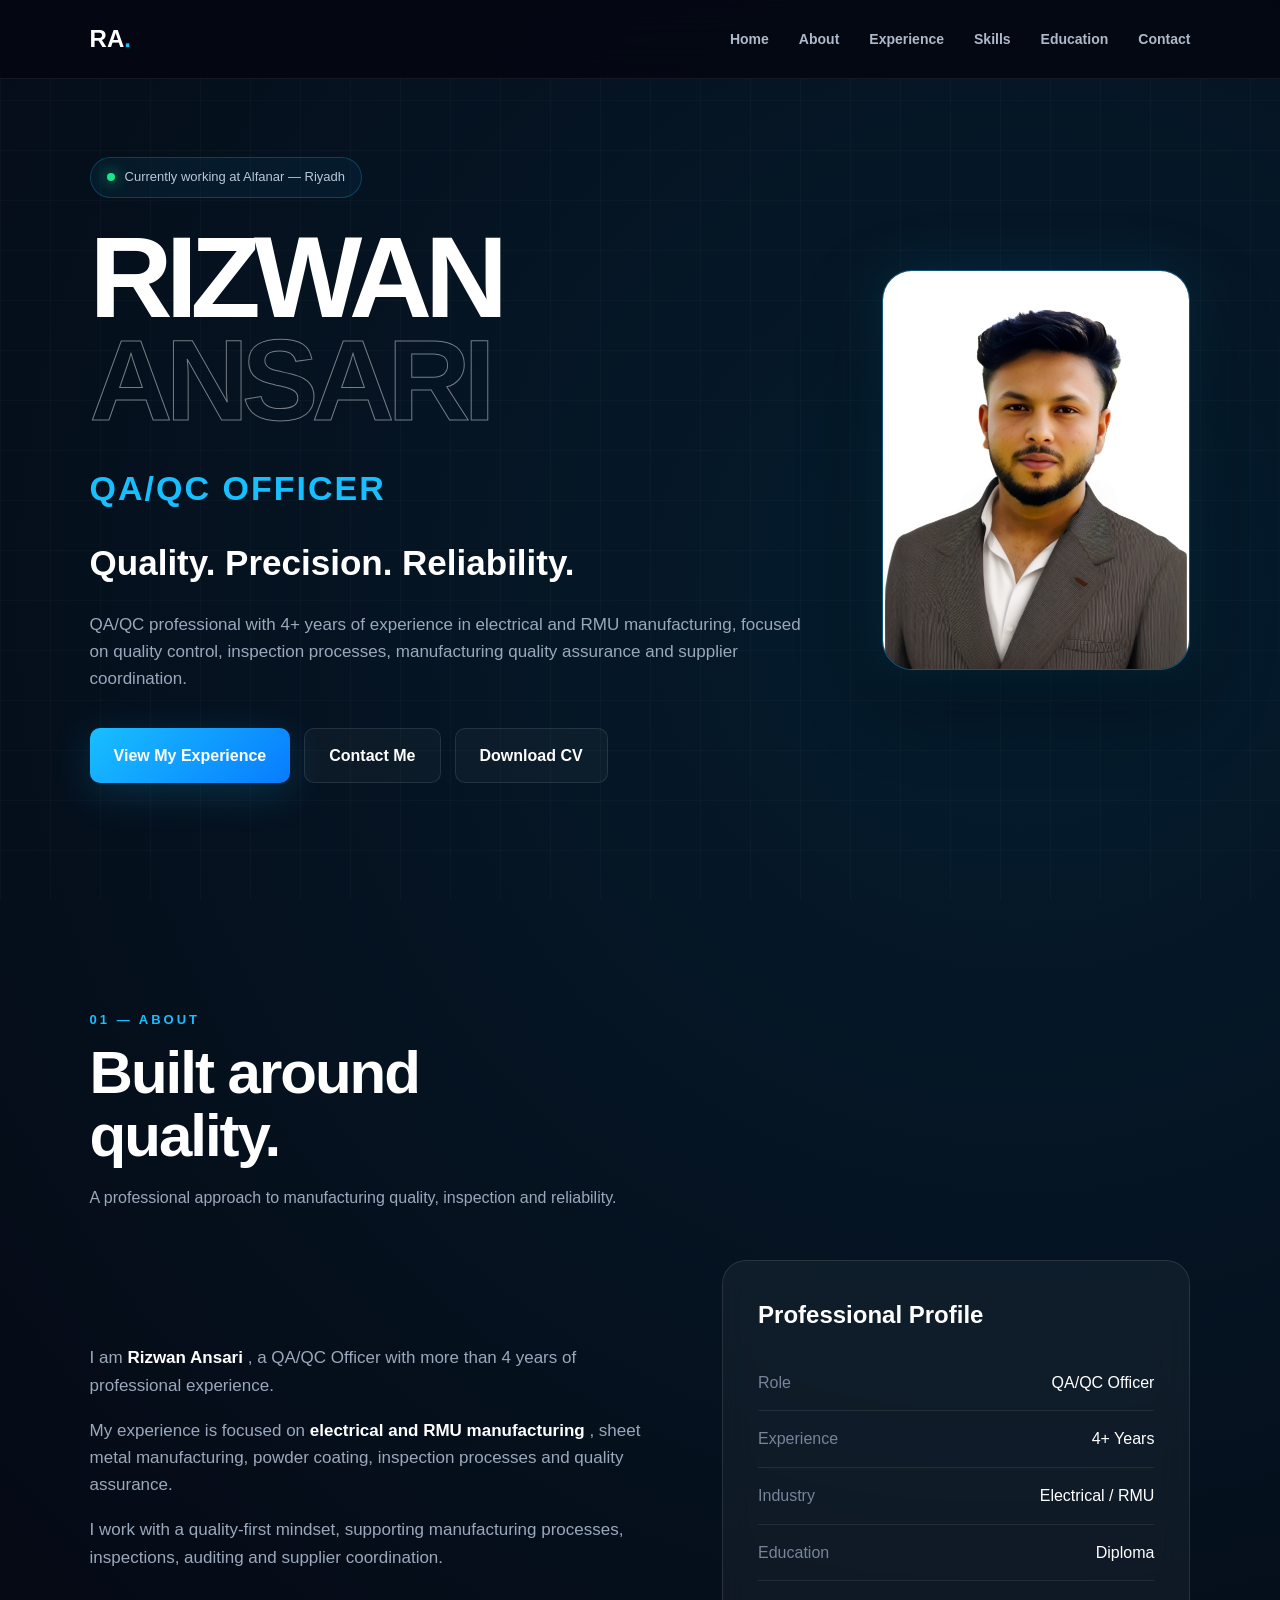
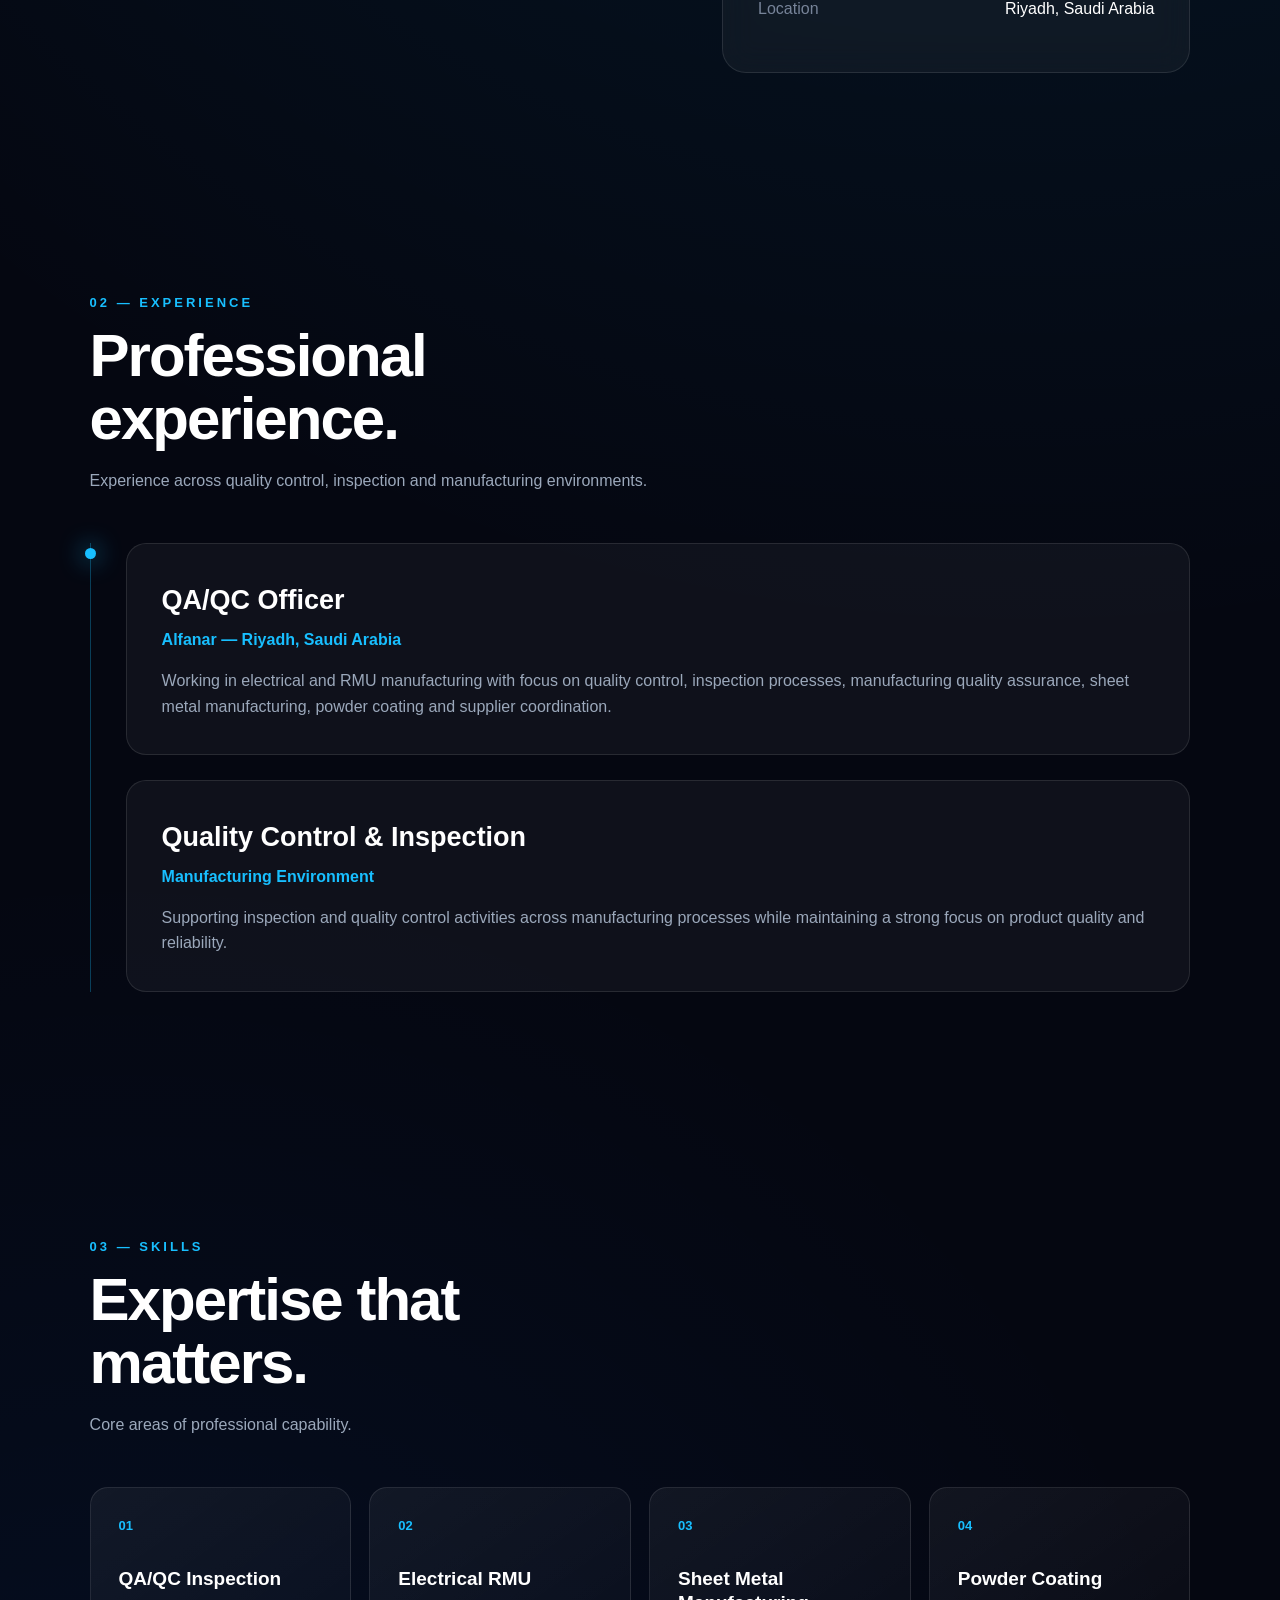
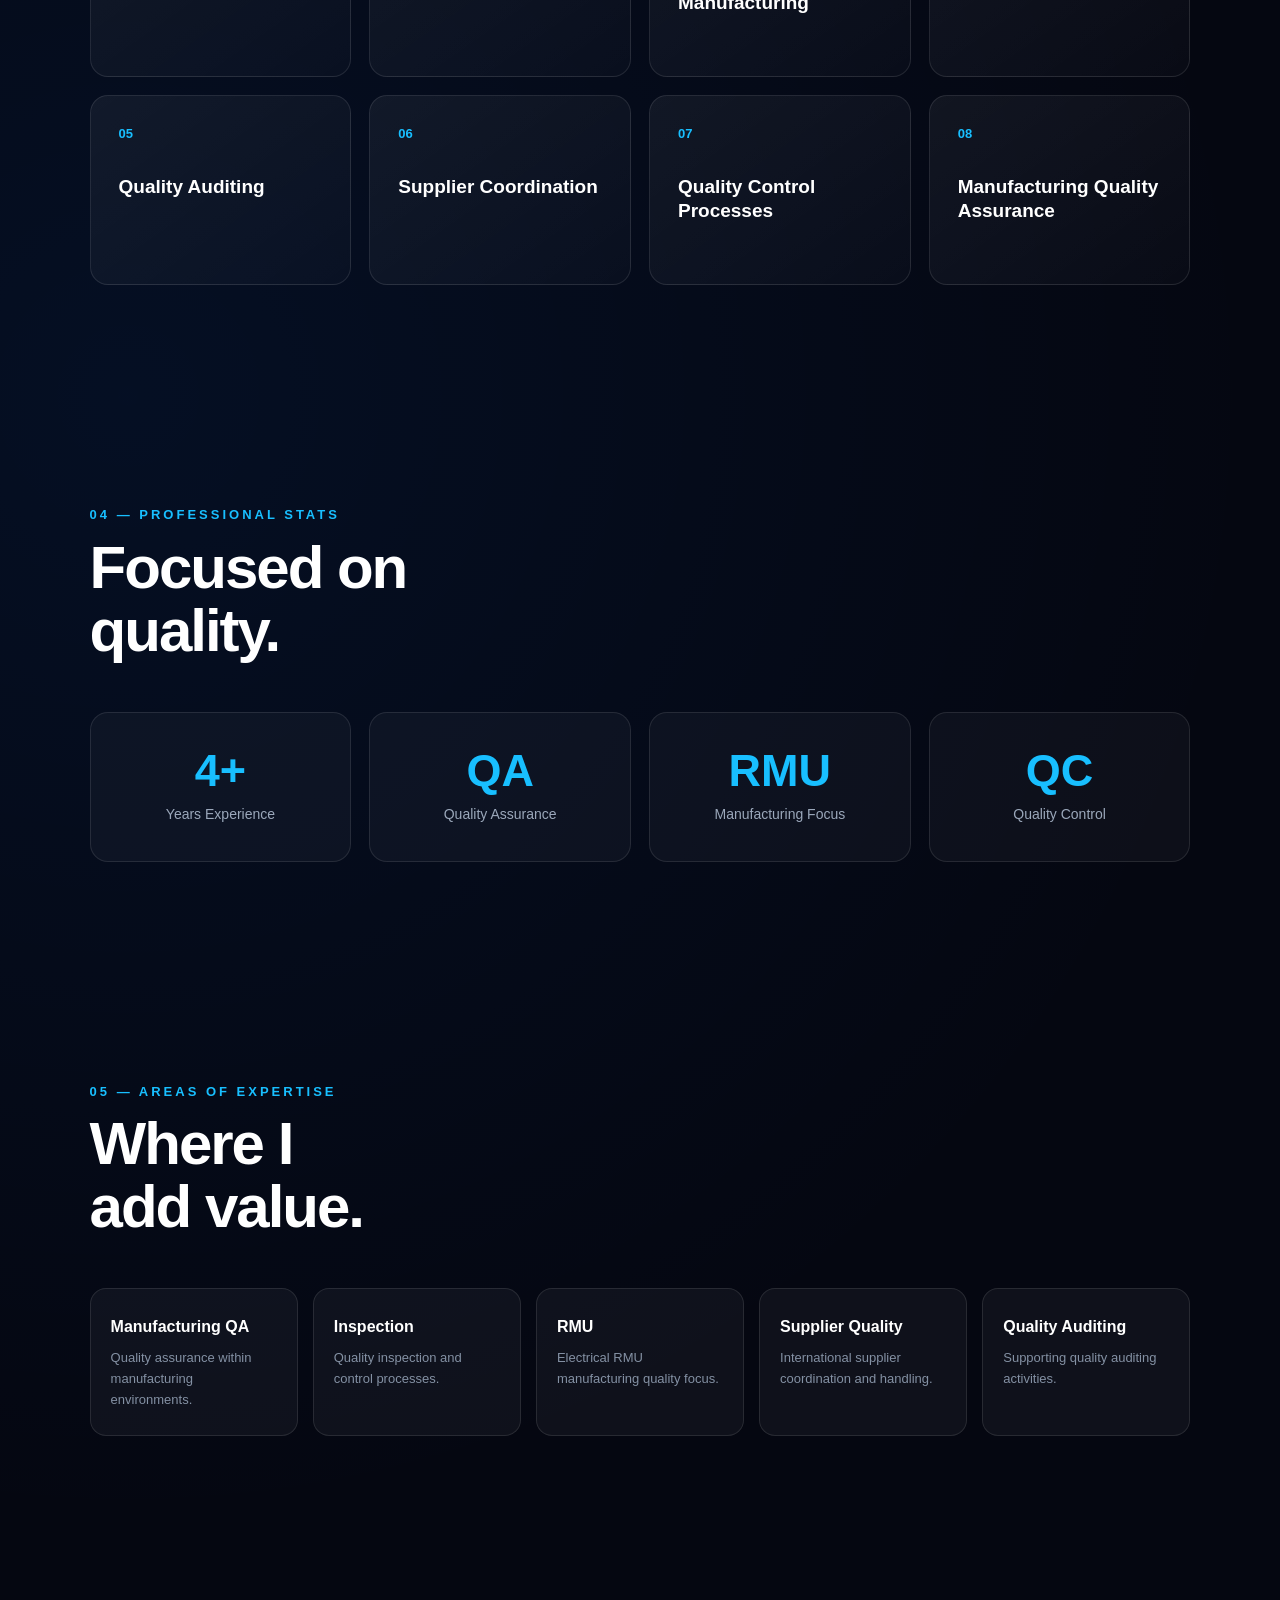
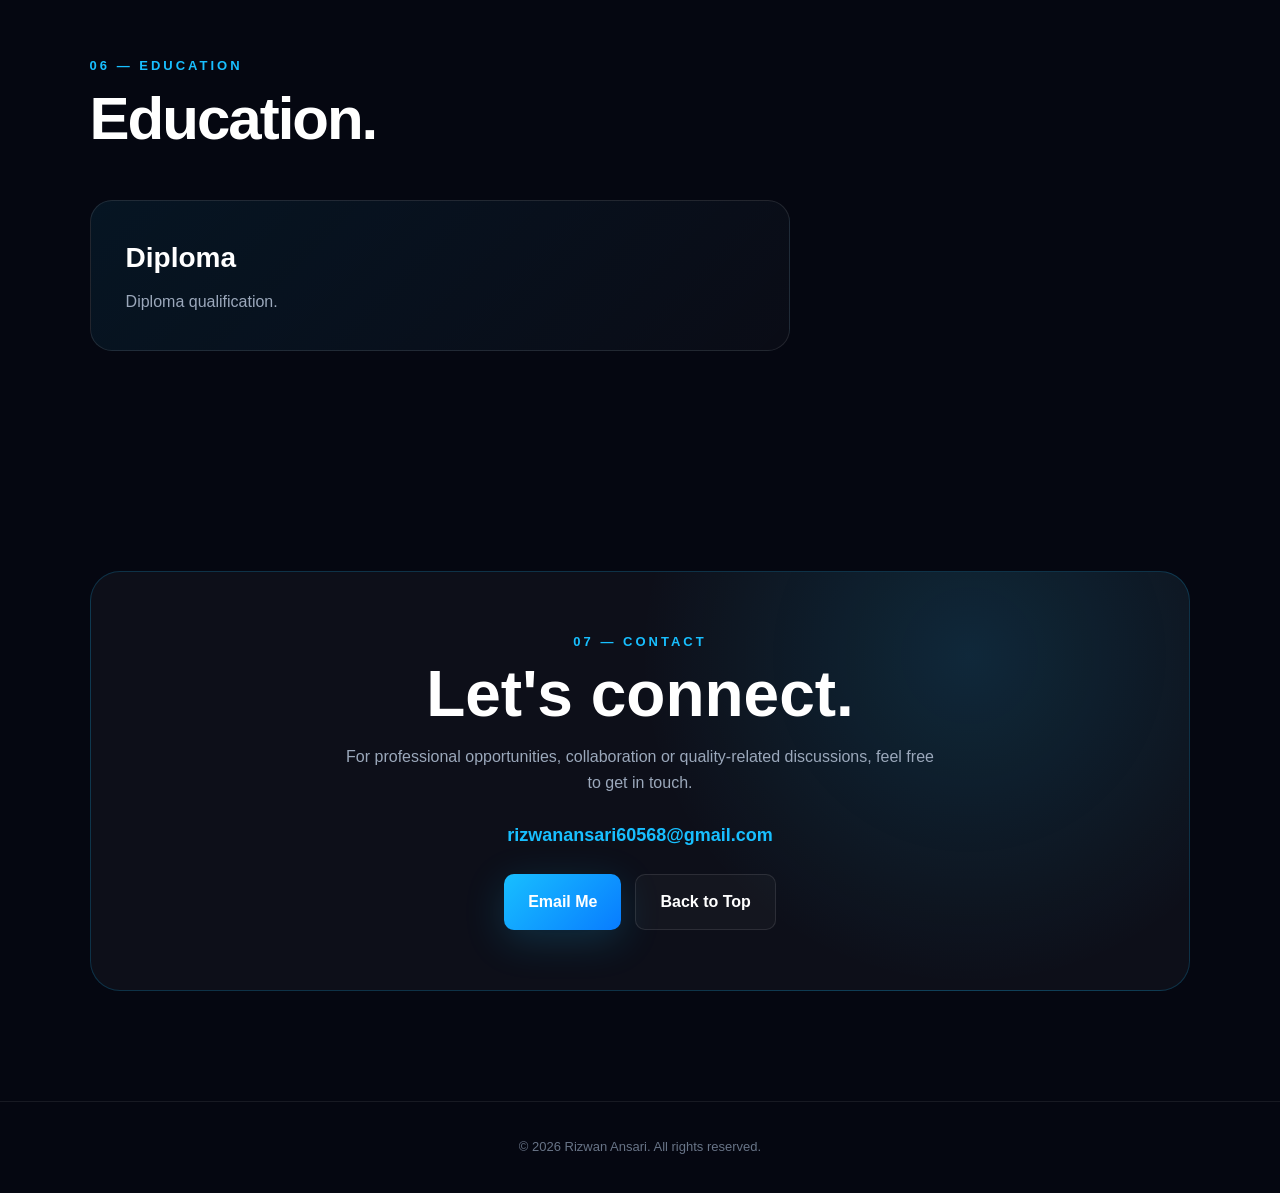
==== index.html @ 18a795bc "Update index.html" ====
<!DOCTYPE html>
<html lang="en">
<head>
<meta charset="UTF-8">
<meta name="viewport" content="width=device-width, initial-scale=1.0">

<title>Rizwan Ansari | QA/QC Officer</title>

<meta name="description"
content="Professional portfolio of Rizwan Ansari, QA/QC Officer with 4+ years of experience in electrical and RMU manufacturing.">

<style>

* {
    margin: 0;
    padding: 0;
    box-sizing: border-box;
}

html {
    scroll-behavior: smooth;
}

:root {
    --blue: #18bfff;
    --blue2: #087cff;
    --white: #ffffff;
    --muted: #9ba8bb;
    --card: rgba(255,255,255,0.045);
    --border: rgba(255,255,255,0.10);
}

body {
    font-family: Inter, Arial, Helvetica, sans-serif;
    background:
        radial-gradient(circle at 80% 10%, rgba(0,183,255,0.12), transparent 30%),
        radial-gradient(circle at 10% 60%, rgba(0,110,255,0.08), transparent 30%),
        #050711;
    color: white;
    line-height: 1.6;
    overflow-x: hidden;
}

body::before {
    content: "";
    position: fixed;
    inset: 0;
    background-image:
        linear-gradient(rgba(255,255,255,0.025) 1px, transparent 1px),
        linear-gradient(90deg, rgba(255,255,255,0.025) 1px, transparent 1px);
    background-size: 50px 50px;
    pointer-events: none;
    z-index: -1;
}

::-webkit-scrollbar {
    width: 8px;
}

::-webkit-scrollbar-track {
    background: #050711;
}

::-webkit-scrollbar-thumb {
    background: var(--blue);
    border-radius: 20px;
}

#progressBar {
    position: fixed;
    top: 0;
    left: 0;
    width: 0%;
    height: 3px;
    background: linear-gradient(90deg,var(--blue),var(--blue2));
    z-index: 99999;
}

/* NAV */

nav {
    position: fixed;
    top: 0;
    left: 0;
    width: 100%;
    padding: 20px 7%;
    display: flex;
    align-items: center;
    justify-content: space-between;
    background: rgba(5,7,17,0.85);
    backdrop-filter: blur(18px);
    border-bottom: 1px solid rgba(255,255,255,0.07);
    z-index: 9999;
}

.logo {
    font-size: 24px;
    font-weight: 900;
}

.logo span {
    color: var(--blue);
}

.nav-links {
    display: flex;
    gap: 30px;
    list-style: none;
}

.nav-links a {
    color: #aeb9c9;
    text-decoration: none;
    font-size: 14px;
    font-weight: 600;
    transition: .3s;
}

.nav-links a:hover {
    color: var(--blue);
}

.menu-btn {
    display: none;
    background: none;
    border: none;
    color: white;
    font-size: 27px;
    cursor: pointer;
}

/* GENERAL */

section {
    padding: 110px 7%;
    position: relative;
}

.container {
    max-width: 1200px;
    margin: auto;
}

.section-title {
    margin-bottom: 50px;
}

.section-label {
    color: var(--blue);
    font-size: 13px;
    font-weight: 800;
    text-transform: uppercase;
    letter-spacing: 3px;
    margin-bottom: 10px;
}

.section-title h2 {
    font-size: clamp(35px,5vw,60px);
    line-height: 1.05;
    letter-spacing: -2px;
}

.section-title p {
    color: var(--muted);
    max-width: 650px;
    margin-top: 18px;
}

/* HERO */

.hero {
    min-height: 100vh;
    display: flex;
    align-items: center;
    padding-top: 150px;
}

.hero-layout {
    display: flex;
    align-items: center;
    justify-content: space-between;
    gap: 60px;
}

.hero-content {
    max-width: 800px;
}

.status {
    display: inline-flex;
    align-items: center;
    gap: 10px;
    padding: 9px 16px;
    border: 1px solid rgba(24,191,255,0.25);
    background: rgba(24,191,255,0.06);
    border-radius: 50px;
    color: #b9c7d8;
    font-size: 13px;
    margin-bottom: 28px;
}

.status-dot {
    width: 8px;
    height: 8px;
    background: #18e68a;
    border-radius: 50%;
    box-shadow: 0 0 15px #18e68a;
}

.hero h1 {
    font-size: clamp(55px,10vw,115px);
    line-height: .9;
    letter-spacing: -7px;
    font-weight: 900;
    margin-bottom: 28px;
}

.hero h1 span {
    color: transparent;
    -webkit-text-stroke: 1px rgba(255,255,255,0.45);
}

.hero-role {
    font-size: clamp(20px,3vw,34px);
    color: var(--blue);
    font-weight: 800;
    letter-spacing: 2px;
    margin-bottom: 20px;
}

.hero-tagline {
    font-size: clamp(22px,3vw,35px);
    font-weight: 700;
    margin-bottom: 20px;
}

.hero-description {
    max-width: 720px;
    color: var(--muted);
    font-size: 17px;
    margin-bottom: 35px;
}

/* PROFILE PHOTO */

.profile-photo {
    width: 330px;
    height: 400px;
    object-fit: cover;
    object-position: center top;
    border-radius: 30px;
    border: 1px solid rgba(24,191,255,.35);
    box-shadow:
        0 0 50px rgba(24,191,255,.12),
        0 30px 80px rgba(0,0,0,.45);
    background: rgba(255,255,255,.03);
}

/* BUTTONS */

.buttons {
    display: flex;
    flex-wrap: wrap;
    gap: 14px;
}

.btn {
    display: inline-flex;
    align-items: center;
    justify-content: center;
    padding: 14px 24px;
    border-radius: 10px;
    text-decoration: none;
    font-weight: 800;
    transition: .3s;
    cursor: pointer;
}

.btn-primary {
    background: linear-gradient(135deg,var(--blue),var(--blue2));
    color: white;
    box-shadow: 0 10px 40px rgba(24,191,255,.18);
}

.btn-primary:hover {
    transform: translateY(-3px);
    box-shadow: 0 15px 45px rgba(24,191,255,.35);
}

.btn-outline {
    color: white;
    border: 1px solid var(--border);
    background: rgba(255,255,255,.03);
}

.btn-outline:hover {
    border-color: var(--blue);
    color: var(--blue);
    transform: translateY(-3px);
}

/* ABOUT */

.about-grid {
    display: grid;
    grid-template-columns: 1.1fr .9fr;
    gap: 60px;
    align-items: center;
}

.about-text p {
    color: var(--muted);
    font-size: 17px;
    margin-bottom: 18px;
}

.highlight {
    color: white;
    font-weight: 700;
}

.about-card {
    padding: 35px;
    border: 1px solid var(--border);
    background: var(--card);
    border-radius: 24px;
    backdrop-filter: blur(15px);
}

.about-card h3 {
    font-size: 24px;
    margin-bottom: 20px;
}

.info-row {
    padding: 15px 0;
    border-bottom: 1px solid rgba(255,255,255,.08);
    display: flex;
    justify-content: space-between;
    gap: 20px;
}

.info-row:last-child {
    border-bottom: none;
}

.info-row span:first-child {
    color: #778499;
}

.info-row span:last-child {
    color: white;
    text-align: right;
}

/* EXPERIENCE */

.experience {
    position: relative;
    padding-left: 35px;
    border-left: 1px solid rgba(24,191,255,.3);
}

.experience::before {
    content: "";
    position: absolute;
    left: -6px;
    top: 5px;
    width: 11px;
    height: 11px;
    background: var(--blue);
    border-radius: 50%;
    box-shadow: 0 0 25px var(--blue);
}

.experience-card {
    padding: 35px;
    background: var(--card);
    border: 1px solid var(--border);
    border-radius: 20px;
    margin-bottom: 25px;
    transition: .3s;
}

.experience-card:hover {
    transform: translateX(7px);
    border-color: rgba(24,191,255,.35);
}

.experience-card h3 {
    font-size: 27px;
}

.company {
    color: var(--blue);
    font-weight: 700;
    margin: 5px 0 15px;
}

.experience-card p {
    color: var(--muted);
}

/* SKILLS */

.skills-grid {
    display: grid;
    grid-template-columns: repeat(4,1fr);
    gap: 18px;
}

.skill-card {
    min-height: 190px;
    padding: 28px;
    border-radius: 18px;
    border: 1px solid var(--border);
    background: linear-gradient(
        145deg,
        rgba(255,255,255,.055),
        rgba(255,255,255,.018)
    );
    transition: .35s;
}

.skill-card:hover {
    transform: translateY(-7px);
    border-color: rgba(24,191,255,.4);
}

.skill-number {
    color: var(--blue);
    font-weight: 900;
    font-size: 13px;
    margin-bottom: 30px;
}

.skill-card h3 {
    font-size: 19px;
    line-height: 1.25;
}

/* STATS */

.stats {
    display: grid;
    grid-template-columns: repeat(4,1fr);
    gap: 18px;
}

.stat {
    text-align: center;
    padding: 35px 20px;
    border: 1px solid var(--border);
    border-radius: 18px;
    background: rgba(255,255,255,.035);
}

.stat-number {
    font-size: 45px;
    font-weight: 900;
    color: var(--blue);
    line-height: 1;
}

.stat-label {
    color: var(--muted);
    margin-top: 10px;
    font-size: 14px;
}

/* EXPERTISE */

.expertise-grid {
    display: grid;
    grid-template-columns: repeat(5,1fr);
    gap: 15px;
}

.expertise {
    padding: 25px 20px;
    border: 1px solid var(--border);
    border-radius: 16px;
    background: var(--card);
    transition: .3s;
}

.expertise:hover {
    transform: translateY(-5px);
    border-color: rgba(24,191,255,.35);
}

.expertise h3 {
    font-size: 16px;
    margin-bottom: 8px;
}

.expertise p {
    color: #8491a4;
    font-size: 13px;
}

/* EDUCATION */

.education-card {
    max-width: 700px;
    padding: 35px;
    border-radius: 22px;
    border: 1px solid var(--border);
    background: linear-gradient(
        135deg,
        rgba(24,191,255,.08),
        rgba(255,255,255,.025)
    );
}

.education-card h3 {
    font-size: 28px;
    margin-bottom: 8px;
}

.education-card p {
    color: var(--muted);
}

/* CONTACT */

.contact-box {
    padding: 60px;
    border-radius: 30px;
    border: 1px solid rgba(24,191,255,.2);
    background:
        radial-gradient(
            circle at 80% 20%,
            rgba(24,191,255,.14),
            transparent 35%
        ),
        rgba(255,255,255,.035);
    text-align: center;
}

.contact-box h2 {
    font-size: clamp(35px,5vw,65px);
    line-height: 1;
    margin-bottom: 18px;
}

.contact-box p {
    color: var(--muted);
    max-width: 600px;
    margin: 0 auto 25px;
}

.email {
    display: inline-block;
    color: var(--blue);
    font-size: 18px;
    font-weight: 800;
    text-decoration: none;
    margin-bottom: 25px;
}

.email:hover {
    text-decoration: underline;
}

/* FOOTER */

footer {
    padding: 35px 7%;
    border-top: 1px solid rgba(255,255,255,.08);
    text-align: center;
    color: #687487;
    font-size: 13px;
}

/* ANIMATION */

.reveal {
    opacity: 0;
    transform: translateY(30px);
    transition: opacity .8s ease, transform .8s ease;
}

.reveal.show {
    opacity: 1;
    transform: translateY(0);
}

/* MOBILE */

@media(max-width:900px) {

    .nav-links {
        position: absolute;
        top: 72px;
        left: 0;
        width: 100%;
        background: rgba(5,7,17,.98);
        flex-direction: column;
        gap: 0;
        display: none;
        border-bottom: 1px solid var(--border);
    }

    .nav-links.active {
        display: flex;
    }

    .nav-links li a {
        display: block;
        padding: 17px 7%;
        border-bottom: 1px solid rgba(255,255,255,.06);
    }

    .menu-btn {
        display: block;
    }

    .hero-layout {
        flex-direction: column-reverse;
        align-items: flex-start;
    }

    .profile-photo {
        width: 260px;
        height: 320px;
        align-self: center;
    }

    .about-grid {
        grid-template-columns: 1fr;
    }

    .skills-grid {
        grid-template-columns: repeat(2,1fr);
    }

    .stats {
        grid-template-columns: repeat(2,1fr);
    }

    .expertise-grid {
        grid-template-columns: repeat(2,1fr);
    }
}

@media(max-width:600px) {

    nav {
        padding: 18px 5%;
    }

    section {
        padding: 85px 5%;
    }

    .hero {
        padding-top: 130px;
    }

    .hero h1 {
        letter-spacing: -4px;
    }

    .skills-grid,
    .stats,
    .expertise-grid {
        grid-template-columns: 1fr;
    }

    .about-card,
    .experience-card {
        padding: 25px;
    }

    .contact-box {
        padding: 40px 20px;
    }

    .buttons {
        flex-direction: column;
    }

    .btn {
        width: 100%;
    }
}

</style>
</head>

<body>

<div id="progressBar"></div>

<!-- NAVIGATION -->

<nav>

    <div class="logo">
        RA<span>.</span>
    </div>

    <button class="menu-btn"
            onclick="toggleMenu()"
            aria-label="Open menu">
        ☰
    </button>

    <ul class="nav-links" id="navLinks">

        <li><a href="#home" onclick="closeMenu()">Home</a></li>
        <li><a href="#about" onclick="closeMenu()">About</a></li>
        <li><a href="#experience" onclick="closeMenu()">Experience</a></li>
        <li><a href="#skills" onclick="closeMenu()">Skills</a></li>
        <li><a href="#education" onclick="closeMenu()">Education</a></li>
        <li><a href="#contact" onclick="closeMenu()">Contact</a></li>

    </ul>

</nav>


<!-- HERO -->

<section class="hero" id="home">

    <div class="container">

        <div class="hero-layout">

            <div class="hero-content reveal">

                <div class="status">

                    <span class="status-dot"></span>

                    Currently working at
                    Alfanar — Riyadh

                </div>

                <h1>
                    RIZWAN
                    <span>ANSARI</span>
                </h1>

                <div class="hero-role">
                    QA/QC OFFICER
                </div>

                <div class="hero-tagline">
                    Quality. Precision. Reliability.
                </div>

                <p class="hero-description">

                    QA/QC professional with 4+ years of
                    experience in electrical and RMU
                    manufacturing, focused on quality
                    control, inspection processes,
                    manufacturing quality assurance and
                    supplier coordination.

                </p>

                <div class="buttons">

                    <a href="#experience"
                       class="btn btn-primary">
                        View My Experience
                    </a>

                    <a href="#contact"
                       class="btn btn-outline">
                        Contact Me
                    </a>

                    <!-- FIXED CV BUTTON -->
                    <a href="Rizwan-Ansari-CV.pdf"
                       class="btn btn-outline"
                       download>
                        Download CV
                    </a>

                </div>

            </div>


            <!-- YOUR PHOTO -->

            <img
                src="profile.jpg"
                alt="Rizwan Ansari"
                class="profile-photo reveal">

        </div>

    </div>

</section>


<!-- ABOUT -->

<section id="about">

    <div class="container">

        <div class="section-title reveal">

            <div class="section-label">
                01 — About
            </div>

            <h2>
                Built around<br>
                quality.
            </h2>

            <p>
                A professional approach to manufacturing
                quality, inspection and reliability.
            </p>

        </div>

        <div class="about-grid">

            <div class="about-text reveal">

                <p>
                    I am
                    <span class="highlight">
                    Rizwan Ansari
                    </span>,
                    a QA/QC Officer with more than
                    4 years of professional experience.
                </p>

                <p>
                    My experience is focused on
                    <span class="highlight">
                    electrical and RMU manufacturing
                    </span>,
                    sheet metal manufacturing,
                    powder coating, inspection processes
                    and quality assurance.
                </p>

                <p>
                    I work with a quality-first mindset,
                    supporting manufacturing processes,
                    inspections, auditing and supplier
                    coordination.
                </p>

            </div>

            <div class="about-card reveal">

                <h3>
                    Professional Profile
                </h3>

                <div class="info-row">
                    <span>Role</span>
                    <span>QA/QC Officer</span>
                </div>

                <div class="info-row">
                    <span>Experience</span>
                    <span>4+ Years</span>
                </div>

                <div class="info-row">
                    <span>Industry</span>
                    <span>Electrical / RMU</span>
                </div>

                <div class="info-row">
                    <span>Education</span>
                    <span>Diploma</span>
                </div>

                <div class="info-row">
                    <span>Location</span>
                    <span>Riyadh, Saudi Arabia</span>
                </div>

            </div>

        </div>

    </div>

</section>


<!-- EXPERIENCE -->

<section id="experience">

    <div class="container">

        <div class="section-title reveal">

            <div class="section-label">
                02 — Experience
            </div>

            <h2>
                Professional<br>
                experience.
            </h2>

            <p>
                Experience across quality control,
                inspection and manufacturing environments.
            </p>

        </div>

        <div class="experience reveal">

            <div class="experience-card">

                <h3>
                    QA/QC Officer
                </h3>

                <div class="company">
                    Alfanar — Riyadh, Saudi Arabia
                </div>

                <p>
                    Working in electrical and RMU
                    manufacturing with focus on quality
                    control, inspection processes,
                    manufacturing quality assurance,
                    sheet metal manufacturing,
                    powder coating and supplier
                    coordination.
                </p>

            </div>

            <div class="experience-card">

                <h3>
                    Quality Control & Inspection
                </h3>

                <div class="company">
                    Manufacturing Environment
                </div>

                <p>
                    Supporting inspection and quality
                    control activities across manufacturing
                    processes while maintaining a strong
                    focus on product quality and reliability.
                </p>

            </div>

        </div>

    </div>

</section>


<!-- SKILLS -->

<section id="skills">

    <div class="container">

        <div class="section-title reveal">

            <div class="section-label">
                03 — Skills
            </div>

            <h2>
                Expertise that<br>
                matters.
            </h2>

            <p>
                Core areas of professional capability.
            </p>

        </div>

        <div class="skills-grid">

            <div class="skill-card reveal">
                <div class="skill-number">01</div>
                <h3>QA/QC Inspection</h3>
            </div>

            <div class="skill-card reveal">
                <div class="skill-number">02</div>
                <h3>Electrical RMU</h3>
            </div>

            <div class="skill-card reveal">
                <div class="skill-number">03</div>
                <h3>Sheet Metal Manufacturing</h3>
            </div>

            <div class="skill-card reveal">
                <div class="skill-number">04</div>
                <h3>Powder Coating</h3>
            </div>

            <div class="skill-card reveal">
                <div class="skill-number">05</div>
                <h3>Quality Auditing</h3>
            </div>

            <div class="skill-card reveal">
                <div class="skill-number">06</div>
                <h3>Supplier Coordination</h3>
            </div>

            <div class="skill-card reveal">
                <div class="skill-number">07</div>
                <h3>Quality Control Processes</h3>
            </div>

            <div class="skill-card reveal">
                <div class="skill-number">08</div>
                <h3>Manufacturing Quality Assurance</h3>
            </div>

        </div>

    </div>

</section>


<!-- STATS -->

<section>

    <div class="container">

        <div class="section-title reveal">

            <div class="section-label">
                04 — Professional Stats
            </div>

            <h2>
                Focused on<br>
                quality.
            </h2>

        </div>

        <div class="stats">

            <div class="stat reveal">
                <div class="stat-number">4+</div>
                <div class="stat-label">
                    Years Experience
                </div>
            </div>

            <div class="stat reveal">
                <div class="stat-number">QA</div>
                <div class="stat-label">
                    Quality Assurance
                </div>
            </div>

            <div class="stat reveal">
                <div class="stat-number">RMU</div>
                <div class="stat-label">
                    Manufacturing Focus
                </div>
            </div>

            <div class="stat reveal">
                <div class="stat-number">QC</div>
                <div class="stat-label">
                    Quality Control
                </div>
            </div>

        </div>

    </div>

</section>


<!-- EXPERTISE -->

<section>

    <div class="container">

        <div class="section-title reveal">

            <div class="section-label">
                05 — Areas of Expertise
            </div>

            <h2>
                Where I<br>
                add value.
            </h2>

        </div>

        <div class="expertise-grid">

            <div class="expertise reveal">
                <h3>Manufacturing QA</h3>
                <p>
                    Quality assurance within
                    manufacturing environments.
                </p>
            </div>

            <div class="expertise reveal">
                <h3>Inspection</h3>
                <p>
                    Quality inspection and
                    control processes.
                </p>
            </div>

            <div class="expertise reveal">
                <h3>RMU</h3>
                <p>
                    Electrical RMU manufacturing
                    quality focus.
                </p>
            </div>

            <div class="expertise reveal">
                <h3>Supplier Quality</h3>
                <p>
                    International supplier
                    coordination and handling.
                </p>
            </div>

            <div class="expertise reveal">
                <h3>Quality Auditing</h3>
                <p>
                    Supporting quality auditing
                    activities.
                </p>
            </div>

        </div>

    </div>

</section>


<!-- EDUCATION -->

<section id="education">

    <div class="container">

        <div class="section-title reveal">

            <div class="section-label">
                06 — Education
            </div>

            <h2>
                Education.
            </h2>

        </div>

        <div class="education-card reveal">

            <h3>
                Diploma
            </h3>

            <p>
                Diploma qualification.
            </p>

        </div>

    </div>

</section>


<!-- CONTACT -->

<section id="contact">

    <div class="container">

        <div class="contact-box reveal">

            <div class="section-label">
                07 — Contact
            </div>

            <h2>
                Let's connect.
            </h2>

            <p>
                For professional opportunities,
                collaboration or quality-related
                discussions, feel free to get in touch.
            </p>

            <!-- NEW EMAIL -->

            <a
                class="email"
                href="mailto:rizwanansari60568@gmail.com">

                rizwanansari60568@gmail.com

            </a>

            <div class="buttons"
                 style="justify-content:center;">

                <a
                    href="mailto:rizwanansari60568@gmail.com"
                    class="btn btn-primary">

                    Email Me

                </a>

                <a
                    href="#home"
                    class="btn btn-outline">

                    Back to Top

                </a>

            </div>

        </div>

    </div>

</section>


<!-- FOOTER -->

<footer>

    © <span id="year"></span>
    Rizwan Ansari.
    All rights reserved.

</footer>


<script>

/* YEAR */

document.getElementById("year").textContent =
    new Date().getFullYear();


/* MOBILE MENU */

function toggleMenu() {

    document
        .getElementById("navLinks")
        .classList.toggle("active");

}

function closeMenu() {

    document
        .getElementById("navLinks")
        .classList.remove("active");

}


/* SCROLL PROGRESS */

window.addEventListener("scroll", function() {

    var scrollTop = window.scrollY;

    var documentHeight =
        document.documentElement.scrollHeight -
        window.innerHeight;

    var percentage =
        (scrollTop / documentHeight) * 100;

    document.getElementById("progressBar")
        .style.width = percentage + "%";

});


/* REVEAL ANIMATION */

var revealElements =
    document.querySelectorAll(".reveal");

function revealOnScroll() {

    var windowHeight =
        window.innerHeight;

    revealElements.forEach(function(element) {

        var position =
            element.getBoundingClientRect().top;

        if (position < windowHeight - 70) {
            element.classList.add("show");
        }

    });

}

window.addEventListener(
    "scroll",
    revealOnScroll
);

window.addEventListener(
    "load",
    revealOnScroll
);

</script>

</body>
</html>
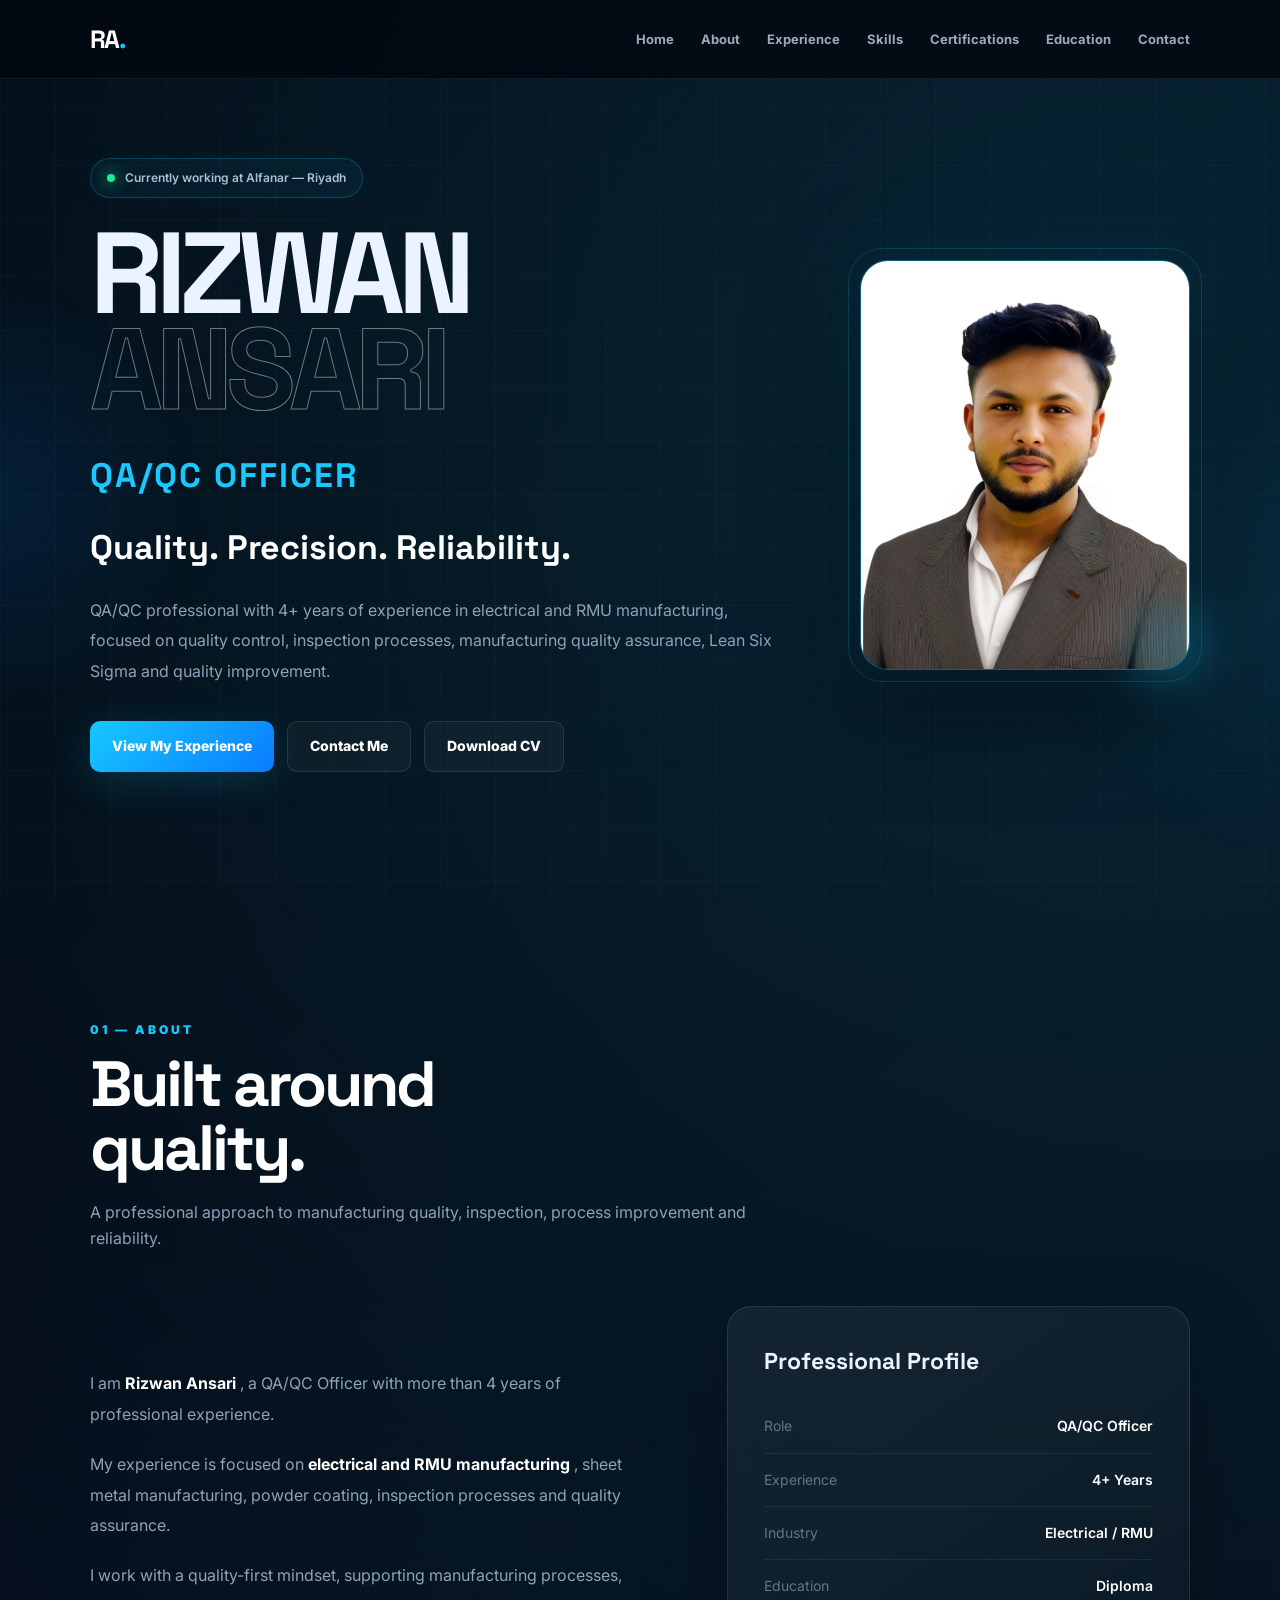
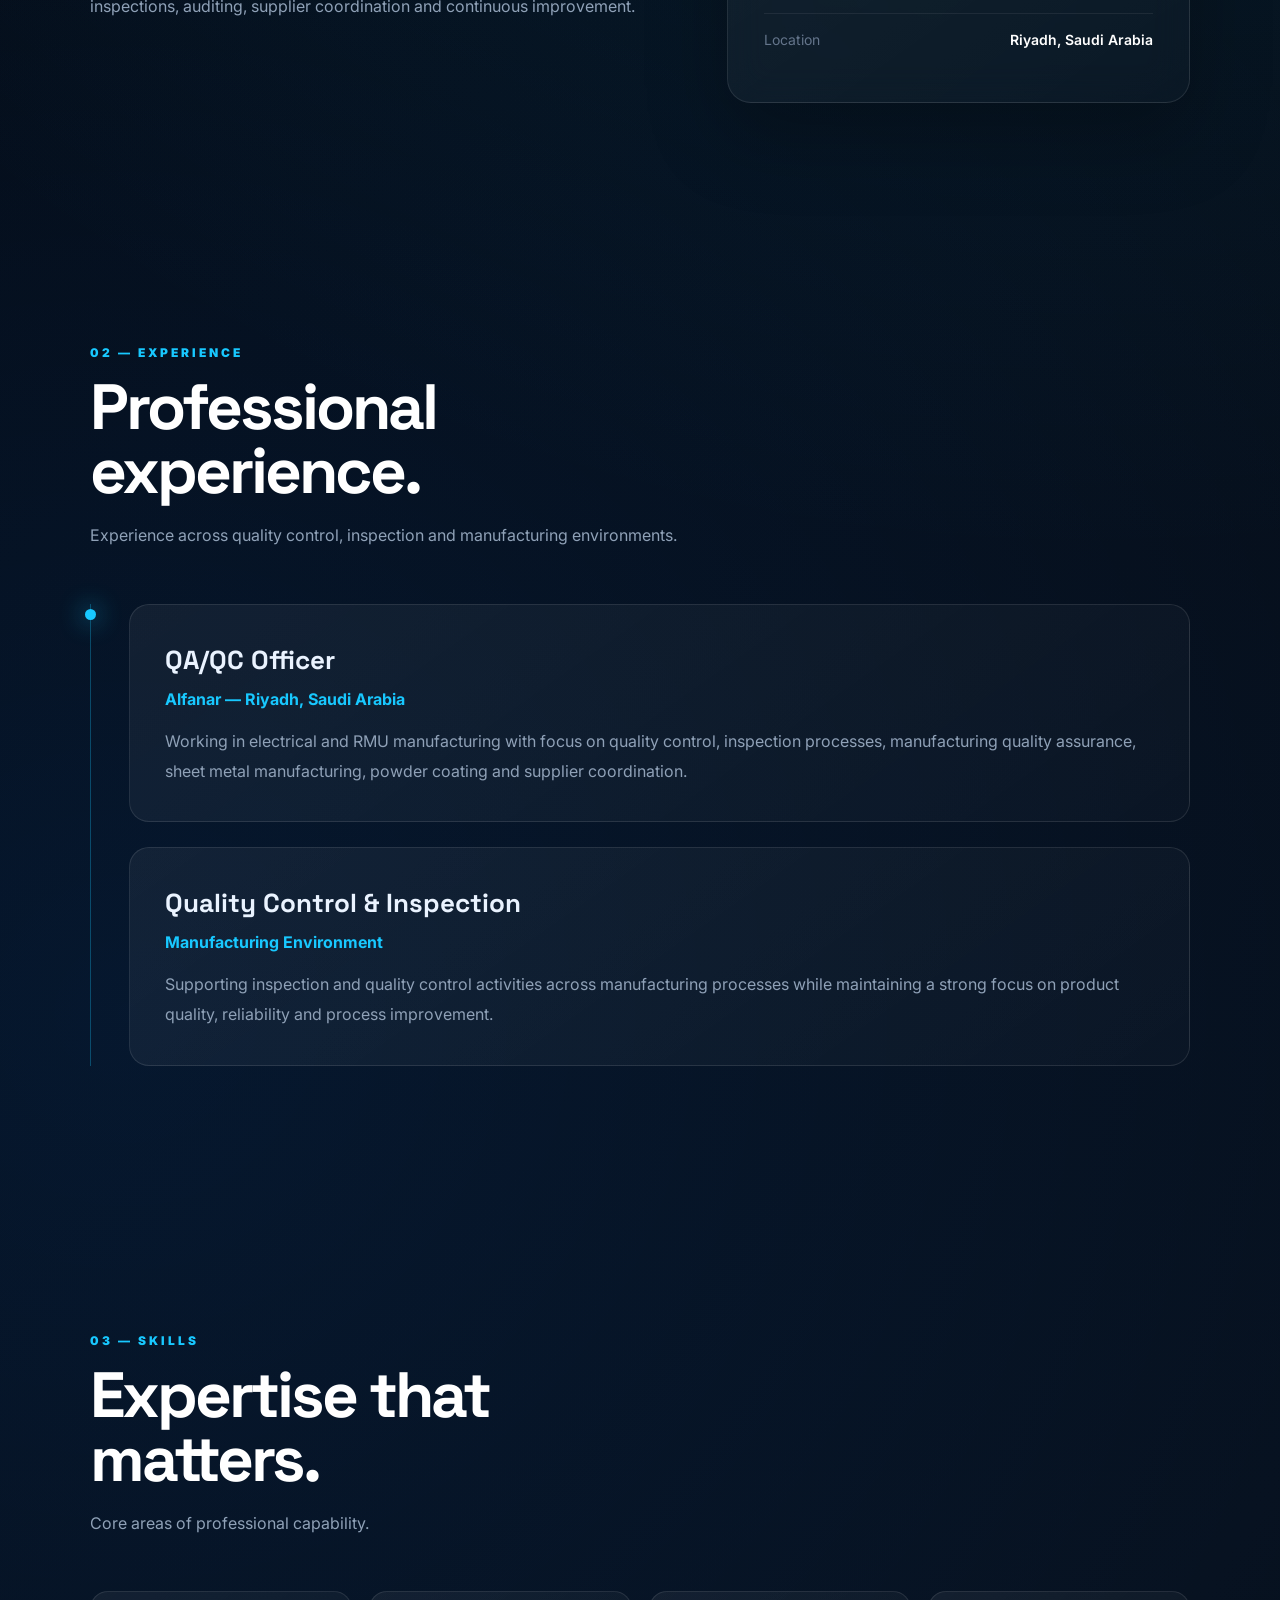
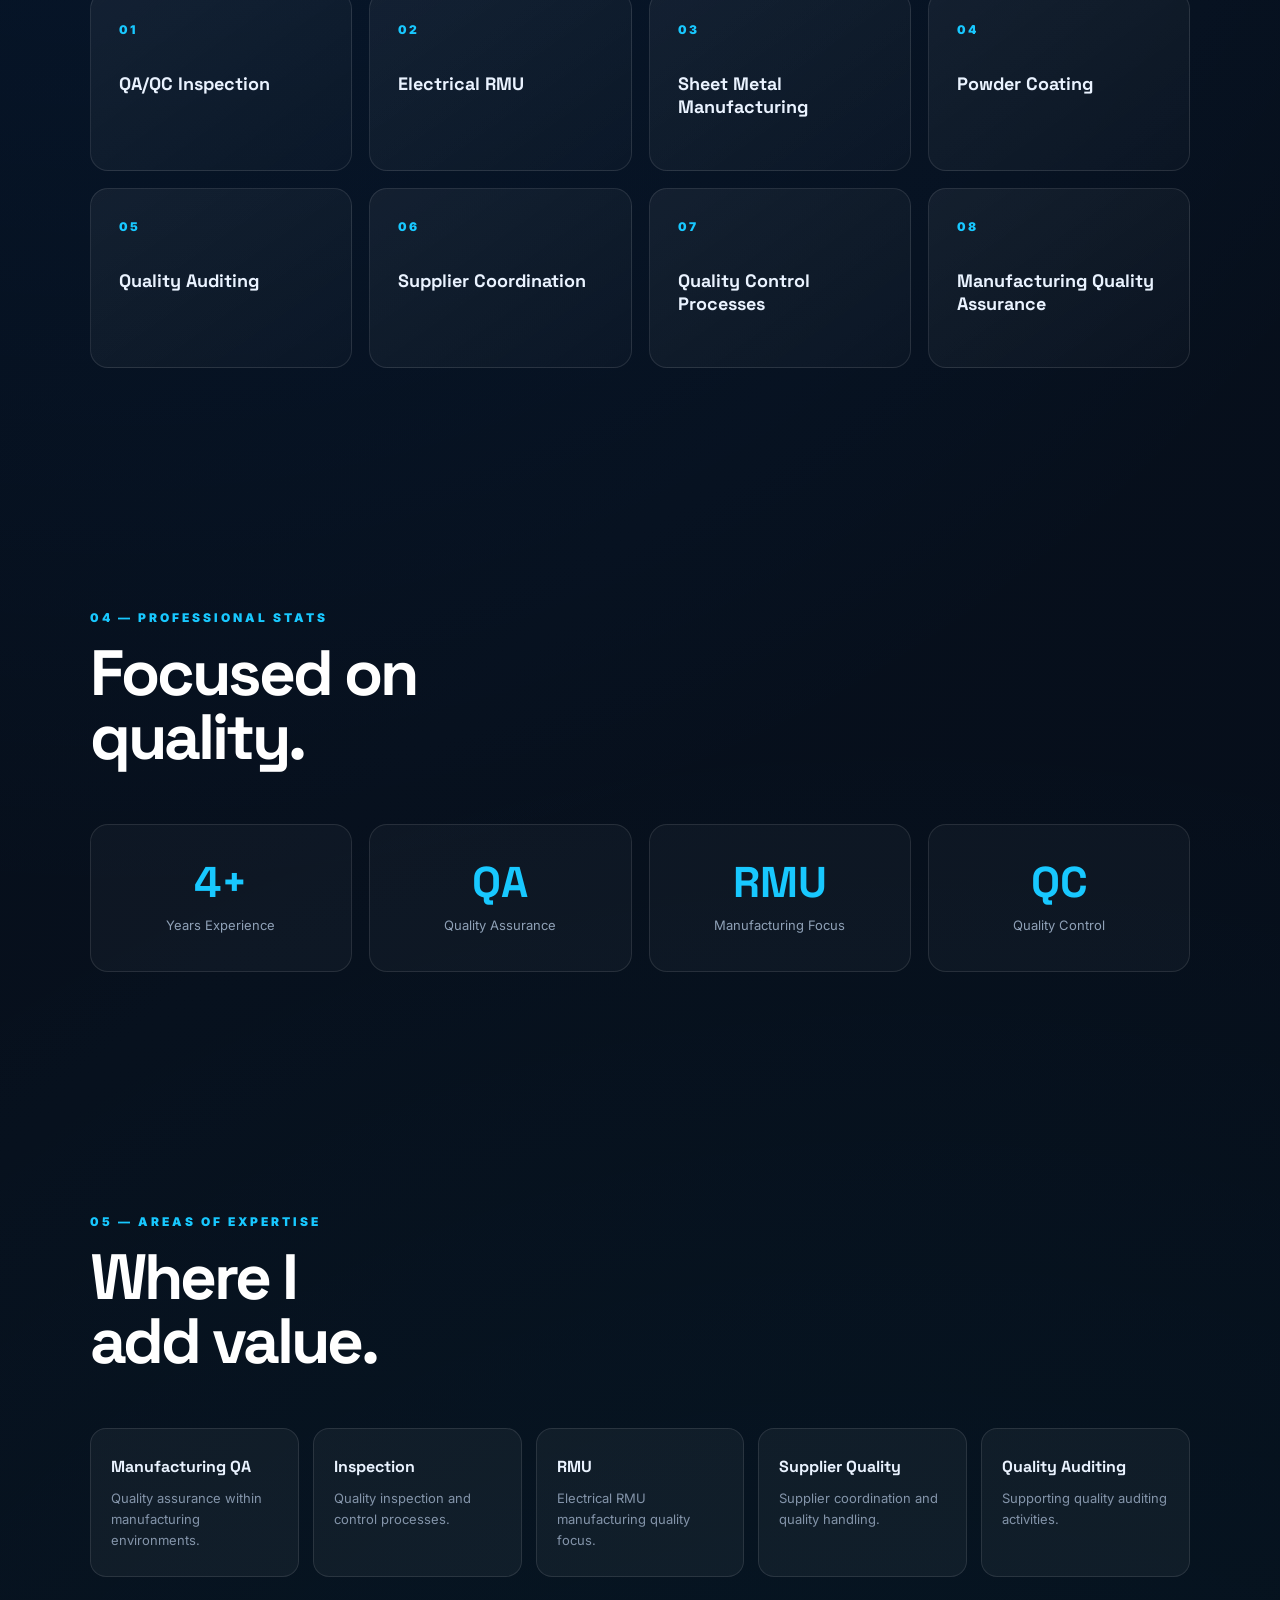
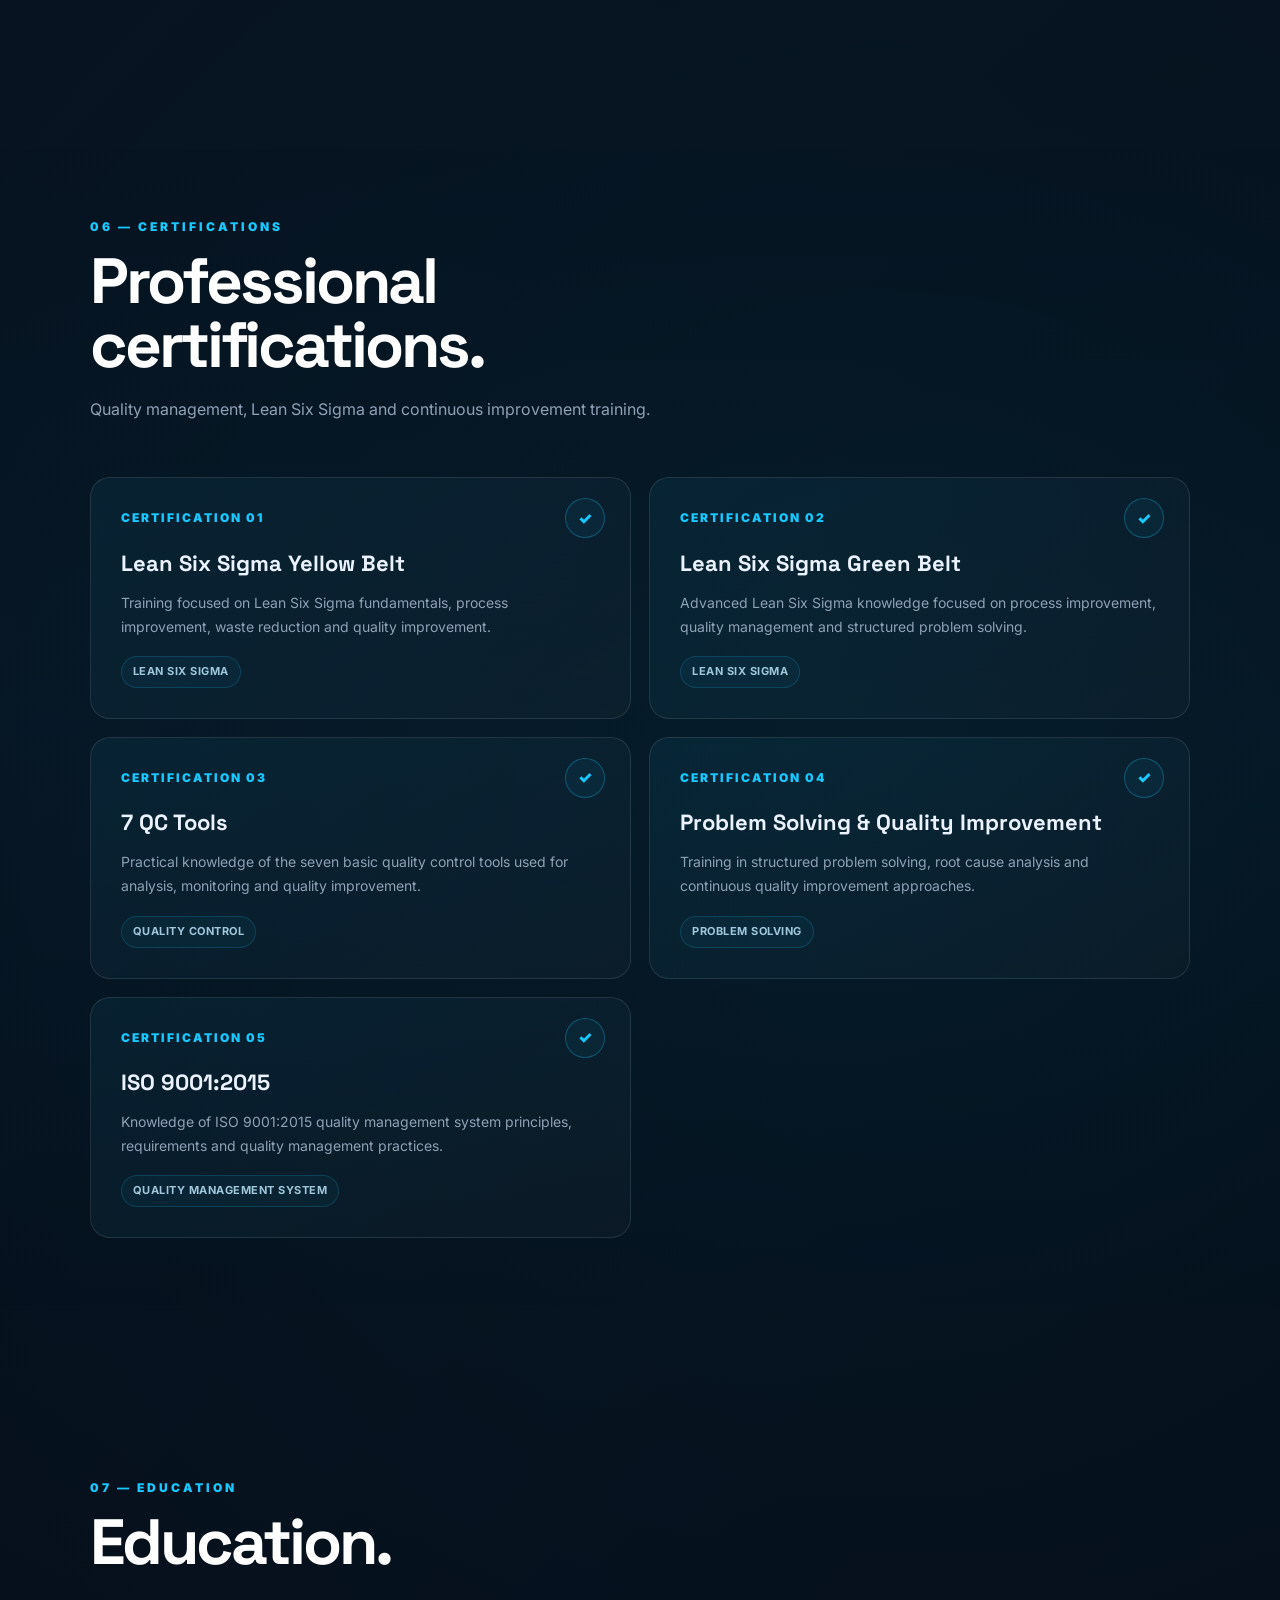
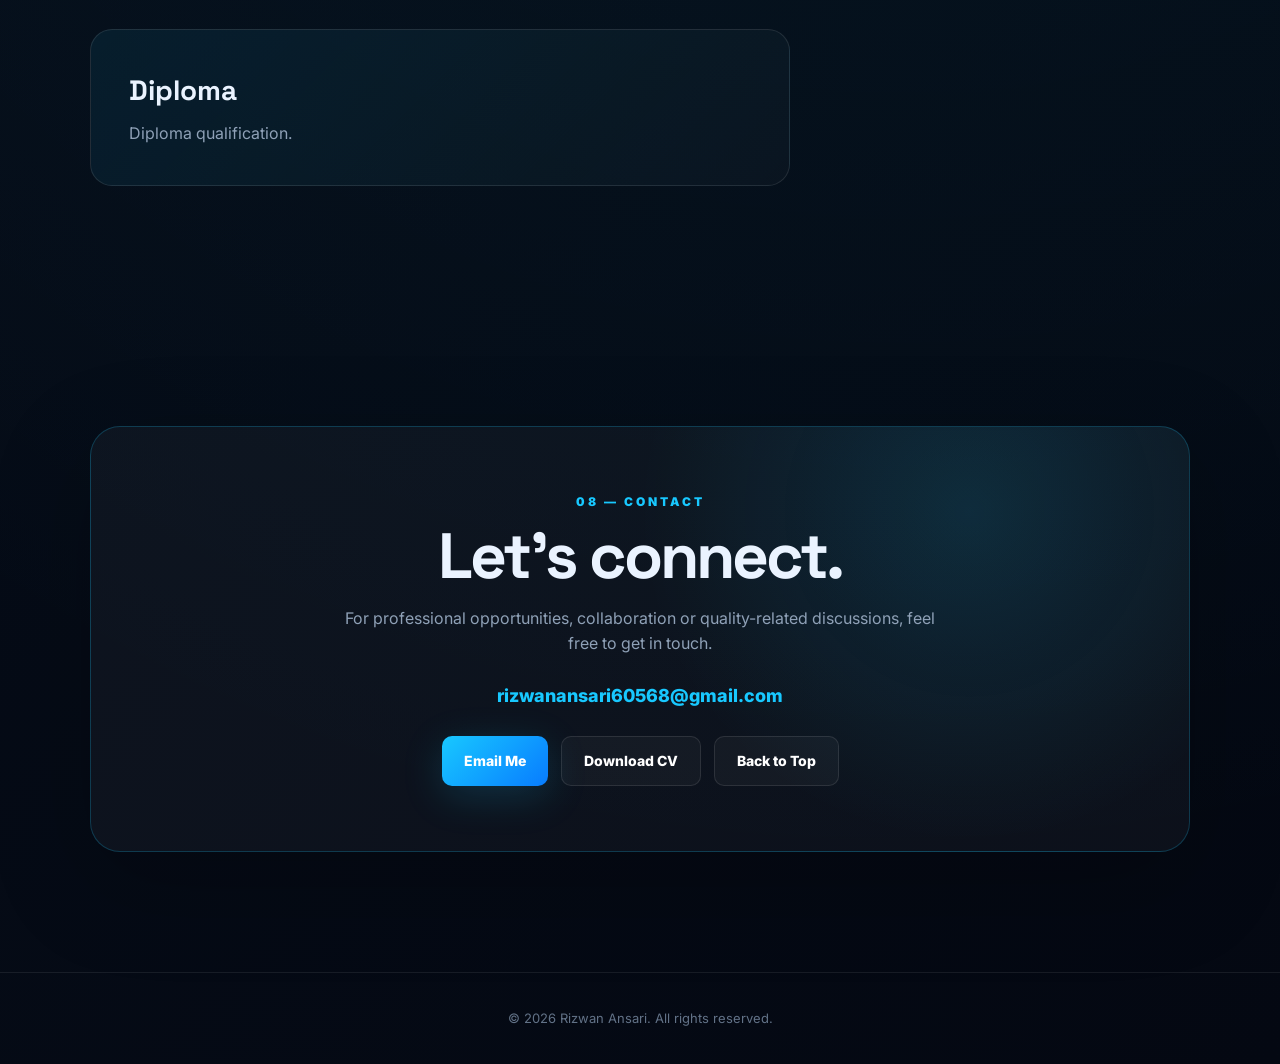
==== commit e17b816e: "Update index.html" ====
--- a/index.html
+++ b/index.html
@@ -1,15 +1,27 @@
 <!DOCTYPE html>
 <html lang="en">
 <head>
+
 <meta charset="UTF-8">
 <meta name="viewport" content="width=device-width, initial-scale=1.0">
 
 <title>Rizwan Ansari | QA/QC Officer</title>
 
 <meta name="description"
-content="Professional portfolio of Rizwan Ansari, QA/QC Officer with 4+ years of experience in electrical and RMU manufacturing.">
+content="Professional portfolio of Rizwan Ansari, QA/QC Officer specializing in electrical and RMU manufacturing, quality control, Lean Six Sigma and ISO 9001:2015.">
+
+<!-- PREMIUM FONT -->
+<link rel="preconnect" href="https://fonts.googleapis.com">
+<link rel="preconnect" href="https://fonts.gstatic.com" crossorigin>
+
+<link href="https://fonts.googleapis.com/css2?family=Inter:wght@400;500;600;700;800;900&family=Space+Grotesk:wght@400;500;600;700&display=swap" rel="stylesheet">
+
 
 <style>
+
+/* =========================================================
+   RESET
+========================================================= */
 
 * {
     margin: 0;
@@ -22,678 +34,1871 @@
 }
 
 :root {
-    --blue: #18bfff;
+
+    --bg: #050914;
+    --bg2: #08111f;
+
+    --blue: #18c8ff;
     --blue2: #087cff;
+
+    --cyan: #35e4ff;
+
     --white: #ffffff;
-    --muted: #9ba8bb;
+
+    --text: #eaf3ff;
+
+    --muted: #8fa1b7;
+
+    --muted2: #64758b;
+
     --card: rgba(255,255,255,0.045);
+
+    --card2: rgba(255,255,255,0.025);
+
     --border: rgba(255,255,255,0.10);
-}
+
+    --border-blue: rgba(24,200,255,0.25);
+}
+
+
+/* =========================================================
+   BODY
+========================================================= */
 
 body {
-    font-family: Inter, Arial, Helvetica, sans-serif;
+
+    font-family:
+        "Inter",
+        Arial,
+        Helvetica,
+        sans-serif;
+
     background:
-        radial-gradient(circle at 80% 10%, rgba(0,183,255,0.12), transparent 30%),
-        radial-gradient(circle at 10% 60%, rgba(0,110,255,0.08), transparent 30%),
-        #050711;
-    color: white;
+
+        radial-gradient(
+            circle at 85% 5%,
+            rgba(24,200,255,0.14),
+            transparent 25%
+        ),
+
+        radial-gradient(
+            circle at 10% 35%,
+            rgba(8,124,255,0.10),
+            transparent 30%
+        ),
+
+        radial-gradient(
+            circle at 70% 75%,
+            rgba(0,220,255,0.06),
+            transparent 30%
+        ),
+
+        linear-gradient(
+            135deg,
+            #03060d,
+            #07101d 50%,
+            #040812
+        );
+
+    color: var(--text);
+
     line-height: 1.6;
+
     overflow-x: hidden;
 }
 
+
+/* =========================================================
+   TECHNICAL GRID
+========================================================= */
+
 body::before {
+
     content: "";
+
     position: fixed;
+
     inset: 0;
+
     background-image:
-        linear-gradient(rgba(255,255,255,0.025) 1px, transparent 1px),
-        linear-gradient(90deg, rgba(255,255,255,0.025) 1px, transparent 1px);
-    background-size: 50px 50px;
+
+        linear-gradient(
+            rgba(255,255,255,0.025) 1px,
+            transparent 1px
+        ),
+
+        linear-gradient(
+            90deg,
+            rgba(255,255,255,0.025) 1px,
+            transparent 1px
+        );
+
+    background-size: 55px 55px;
+
     pointer-events: none;
+
+    z-index: -2;
+}
+
+
+/* =========================================================
+   GLOW
+========================================================= */
+
+body::after {
+
+    content: "";
+
+    position: fixed;
+
+    width: 500px;
+    height: 500px;
+
+    border-radius: 50%;
+
+    right: -250px;
+    top: 40%;
+
+    background:
+        radial-gradient(
+            circle,
+            rgba(24,200,255,0.06),
+            transparent 70%
+        );
+
+    pointer-events: none;
+
     z-index: -1;
 }
+
+
+/* =========================================================
+   SCROLLBAR
+========================================================= */
 
 ::-webkit-scrollbar {
     width: 8px;
 }
 
 ::-webkit-scrollbar-track {
-    background: #050711;
+    background: #03060d;
 }
 
 ::-webkit-scrollbar-thumb {
-    background: var(--blue);
+
+    background:
+        linear-gradient(
+            var(--blue),
+            var(--blue2)
+        );
+
     border-radius: 20px;
 }
 
+
+/* =========================================================
+   PROGRESS BAR
+========================================================= */
+
 #progressBar {
+
     position: fixed;
+
     top: 0;
     left: 0;
+
     width: 0%;
+
     height: 3px;
-    background: linear-gradient(90deg,var(--blue),var(--blue2));
+
+    background:
+        linear-gradient(
+            90deg,
+            var(--blue),
+            var(--cyan),
+            var(--blue2)
+        );
+
     z-index: 99999;
-}
-
-/* NAV */
+
+    box-shadow:
+        0 0 15px rgba(24,200,255,0.8);
+}
+
+
+/* =========================================================
+   NAVIGATION
+========================================================= */
 
 nav {
+
     position: fixed;
+
     top: 0;
     left: 0;
+
     width: 100%;
-    padding: 20px 7%;
+
+    padding: 19px 7%;
+
     display: flex;
+
     align-items: center;
+
     justify-content: space-between;
-    background: rgba(5,7,17,0.85);
-    backdrop-filter: blur(18px);
-    border-bottom: 1px solid rgba(255,255,255,0.07);
+
+    background:
+        rgba(3,7,15,0.78);
+
+    backdrop-filter: blur(22px);
+    -webkit-backdrop-filter: blur(22px);
+
+    border-bottom:
+        1px solid rgba(255,255,255,0.07);
+
     z-index: 9999;
 }
 
+
 .logo {
-    font-size: 24px;
-    font-weight: 900;
+
+    font-family:
+        "Space Grotesk",
+        sans-serif;
+
+    font-size: 25px;
+
+    font-weight: 800;
+
+    letter-spacing: -1.5px;
+
+    color: white;
 }
 
 .logo span {
     color: var(--blue);
 }
 
+
 .nav-links {
+
     display: flex;
-    gap: 30px;
+
+    gap: 27px;
+
     list-style: none;
 }
 
+
 .nav-links a {
-    color: #aeb9c9;
+
+    color: #9baabd;
+
     text-decoration: none;
-    font-size: 14px;
+
+    font-size: 13px;
+
+    font-weight: 700;
+
+    transition: .3s;
+
+    position: relative;
+}
+
+
+.nav-links a::after {
+
+    content: "";
+
+    position: absolute;
+
+    left: 0;
+
+    bottom: -8px;
+
+    width: 0;
+
+    height: 2px;
+
+    background: var(--blue);
+
+    transition: .3s;
+}
+
+
+.nav-links a:hover {
+
+    color: white;
+}
+
+
+.nav-links a:hover::after {
+
+    width: 100%;
+}
+
+
+.menu-btn {
+
+    display: none;
+
+    background: none;
+
+    border: none;
+
+    color: white;
+
+    font-size: 27px;
+
+    cursor: pointer;
+}
+
+
+/* =========================================================
+   GENERAL
+========================================================= */
+
+section {
+
+    padding:
+        120px 7%;
+
+    position: relative;
+}
+
+
+.container {
+
+    max-width: 1200px;
+
+    margin: auto;
+}
+
+
+.section-title {
+
+    margin-bottom: 55px;
+}
+
+
+.section-label {
+
+    color: var(--blue);
+
+    font-size: 12px;
+
+    font-weight: 900;
+
+    text-transform: uppercase;
+
+    letter-spacing: 3px;
+
+    margin-bottom: 13px;
+}
+
+
+.section-title h2 {
+
+    font-family:
+        "Space Grotesk",
+        sans-serif;
+
+    font-size:
+        clamp(38px, 5vw, 64px);
+
+    line-height: 1;
+
+    letter-spacing: -3px;
+
+    color: white;
+}
+
+
+.section-title p {
+
+    color: var(--muted);
+
+    max-width: 680px;
+
+    margin-top: 20px;
+
+    font-size: 16px;
+}
+
+
+/* =========================================================
+   HERO
+========================================================= */
+
+.hero {
+
+    min-height: 100vh;
+
+    display: flex;
+
+    align-items: center;
+
+    padding-top: 150px;
+
+    position: relative;
+}
+
+
+.hero::before {
+
+    content: "";
+
+    position: absolute;
+
+    width: 450px;
+    height: 450px;
+
+    left: -250px;
+    top: 30%;
+
+    background:
+        radial-gradient(
+            circle,
+            rgba(8,124,255,0.13),
+            transparent 70%
+        );
+
+    pointer-events: none;
+}
+
+
+.hero-layout {
+
+    display: flex;
+
+    align-items: center;
+
+    justify-content: space-between;
+
+    gap: 70px;
+}
+
+
+.hero-content {
+
+    max-width: 790px;
+}
+
+
+.status {
+
+    display: inline-flex;
+
+    align-items: center;
+
+    gap: 10px;
+
+    padding:
+        9px 16px;
+
+    border:
+        1px solid rgba(24,200,255,0.22);
+
+    background:
+        rgba(24,200,255,0.055);
+
+    border-radius: 50px;
+
+    color: #aebfd1;
+
+    font-size: 12px;
+
     font-weight: 600;
-    transition: .3s;
-}
-
-.nav-links a:hover {
-    color: var(--blue);
-}
-
-.menu-btn {
-    display: none;
-    background: none;
-    border: none;
-    color: white;
-    font-size: 27px;
-    cursor: pointer;
-}
-
-/* GENERAL */
-
-section {
-    padding: 110px 7%;
-    position: relative;
-}
-
-.container {
-    max-width: 1200px;
-    margin: auto;
-}
-
-.section-title {
-    margin-bottom: 50px;
-}
-
-.section-label {
-    color: var(--blue);
-    font-size: 13px;
-    font-weight: 800;
-    text-transform: uppercase;
-    letter-spacing: 3px;
-    margin-bottom: 10px;
-}
-
-.section-title h2 {
-    font-size: clamp(35px,5vw,60px);
-    line-height: 1.05;
-    letter-spacing: -2px;
-}
-
-.section-title p {
-    color: var(--muted);
-    max-width: 650px;
-    margin-top: 18px;
-}
-
-/* HERO */
-
-.hero {
-    min-height: 100vh;
-    display: flex;
-    align-items: center;
-    padding-top: 150px;
-}
-
-.hero-layout {
-    display: flex;
-    align-items: center;
-    justify-content: space-between;
-    gap: 60px;
-}
-
-.hero-content {
-    max-width: 800px;
-}
-
-.status {
-    display: inline-flex;
-    align-items: center;
-    gap: 10px;
-    padding: 9px 16px;
-    border: 1px solid rgba(24,191,255,0.25);
-    background: rgba(24,191,255,0.06);
-    border-radius: 50px;
-    color: #b9c7d8;
-    font-size: 13px;
+
     margin-bottom: 28px;
-}
+
+    box-shadow:
+        0 0 30px rgba(24,200,255,0.04);
+}
+
 
 .status-dot {
+
     width: 8px;
     height: 8px;
-    background: #18e68a;
+
+    background: #1eea91;
+
     border-radius: 50%;
-    box-shadow: 0 0 15px #18e68a;
-}
+
+    box-shadow:
+        0 0 15px #1eea91;
+}
+
+
+/* =========================================================
+   HERO NAME
+========================================================= */
 
 .hero h1 {
-    font-size: clamp(55px,10vw,115px);
-    line-height: .9;
+
+    font-family:
+        "Space Grotesk",
+        sans-serif;
+
+    font-size:
+        clamp(58px, 9vw, 120px);
+
+    line-height: .84;
+
     letter-spacing: -7px;
+
     font-weight: 900;
-    margin-bottom: 28px;
-}
+
+    margin-bottom: 30px;
+}
+
 
 .hero h1 span {
+
+    display: block;
+
     color: transparent;
-    -webkit-text-stroke: 1px rgba(255,255,255,0.45);
-}
+
+    -webkit-text-stroke:
+        1px rgba(255,255,255,0.42);
+}
+
+
+/* =========================================================
+   ROLE
+========================================================= */
 
 .hero-role {
-    font-size: clamp(20px,3vw,34px);
+
+    font-family:
+        "Space Grotesk",
+        sans-serif;
+
+    font-size:
+        clamp(21px, 3vw, 34px);
+
     color: var(--blue);
+
     font-weight: 800;
+
     letter-spacing: 2px;
+
+    margin-bottom: 17px;
+}
+
+
+.hero-tagline {
+
+    font-family:
+        "Space Grotesk",
+        sans-serif;
+
+    font-size:
+        clamp(22px, 3vw, 34px);
+
+    font-weight: 700;
+
+    color: white;
+
     margin-bottom: 20px;
 }
 
-.hero-tagline {
-    font-size: clamp(22px,3vw,35px);
+
+.hero-description {
+
+    max-width: 720px;
+
+    color: var(--muted);
+
+    font-size: 16px;
+
+    line-height: 1.9;
+
+    margin-bottom: 35px;
+}
+
+
+/* =========================================================
+   PROFILE PHOTO
+========================================================= */
+
+.photo-wrapper {
+
+    position: relative;
+
+    flex-shrink: 0;
+}
+
+
+.photo-wrapper::before {
+
+    content: "";
+
+    position: absolute;
+
+    inset: -12px;
+
+    border-radius: 35px;
+
+    border:
+        1px solid rgba(24,200,255,0.18);
+
+    pointer-events: none;
+}
+
+
+.photo-wrapper::after {
+
+    content: "";
+
+    position: absolute;
+
+    width: 130px;
+    height: 130px;
+
+    right: -45px;
+    bottom: -40px;
+
+    background:
+        radial-gradient(
+            circle,
+            rgba(24,200,255,0.25),
+            transparent 70%
+        );
+
+    filter: blur(15px);
+
+    pointer-events: none;
+}
+
+
+.profile-photo {
+
+    width: 330px;
+
+    height: 410px;
+
+    object-fit: cover;
+
+    object-position: center top;
+
+    border-radius: 28px;
+
+    border:
+        1px solid rgba(24,200,255,0.35);
+
+    box-shadow:
+
+        0 0 60px rgba(24,200,255,0.10),
+
+        0 35px 100px rgba(0,0,0,0.55);
+
+    background:
+        rgba(255,255,255,.03);
+
+    display: block;
+}
+
+
+/* =========================================================
+   BUTTONS
+========================================================= */
+
+.buttons {
+
+    display: flex;
+
+    flex-wrap: wrap;
+
+    gap: 13px;
+}
+
+
+.btn {
+
+    display: inline-flex;
+
+    align-items: center;
+
+    justify-content: center;
+
+    padding:
+        13px 22px;
+
+    border-radius: 10px;
+
+    text-decoration: none;
+
+    font-size: 14px;
+
+    font-weight: 800;
+
+    transition: .3s;
+
+    cursor: pointer;
+}
+
+
+.btn-primary {
+
+    background:
+        linear-gradient(
+            135deg,
+            var(--blue),
+            var(--blue2)
+        );
+
+    color: white;
+
+    box-shadow:
+        0 10px 40px rgba(24,200,255,0.17);
+}
+
+
+.btn-primary:hover {
+
+    transform:
+        translateY(-3px);
+
+    box-shadow:
+        0 15px 50px rgba(24,200,255,0.32);
+}
+
+
+.btn-outline {
+
+    color: white;
+
+    border:
+        1px solid var(--border);
+
+    background:
+        rgba(255,255,255,0.035);
+}
+
+
+.btn-outline:hover {
+
+    border-color:
+        rgba(24,200,255,0.6);
+
+    color: var(--blue);
+
+    transform:
+        translateY(-3px);
+
+    background:
+        rgba(24,200,255,0.04);
+}
+
+
+/* =========================================================
+   ABOUT
+========================================================= */
+
+.about-grid {
+
+    display: grid;
+
+    grid-template-columns:
+        1.1fr .9fr;
+
+    gap: 70px;
+
+    align-items: center;
+}
+
+
+.about-text p {
+
+    color: var(--muted);
+
+    font-size: 16px;
+
+    line-height: 1.9;
+
+    margin-bottom: 20px;
+}
+
+
+.highlight {
+
+    color: white;
+
     font-weight: 700;
+}
+
+
+.about-card {
+
+    padding: 36px;
+
+    border:
+        1px solid var(--border);
+
+    background:
+        linear-gradient(
+            145deg,
+            rgba(255,255,255,.06),
+            rgba(255,255,255,.018)
+        );
+
+    border-radius: 24px;
+
+    backdrop-filter: blur(18px);
+
+    box-shadow:
+        0 30px 80px rgba(0,0,0,.25);
+}
+
+
+.about-card h3 {
+
+    font-family:
+        "Space Grotesk",
+        sans-serif;
+
+    font-size: 23px;
+
     margin-bottom: 20px;
 }
 
-.hero-description {
-    max-width: 720px;
-    color: var(--muted);
-    font-size: 17px;
-    margin-bottom: 35px;
-}
-
-/* PROFILE PHOTO */
-
-.profile-photo {
-    width: 330px;
-    height: 400px;
-    object-fit: cover;
-    object-position: center top;
-    border-radius: 30px;
-    border: 1px solid rgba(24,191,255,.35);
-    box-shadow:
-        0 0 50px rgba(24,191,255,.12),
-        0 30px 80px rgba(0,0,0,.45);
-    background: rgba(255,255,255,.03);
-}
-
-/* BUTTONS */
-
-.buttons {
+
+.info-row {
+
+    padding:
+        15px 0;
+
+    border-bottom:
+        1px solid rgba(255,255,255,.07);
+
     display: flex;
-    flex-wrap: wrap;
-    gap: 14px;
-}
-
-.btn {
-    display: inline-flex;
-    align-items: center;
-    justify-content: center;
-    padding: 14px 24px;
-    border-radius: 10px;
-    text-decoration: none;
-    font-weight: 800;
-    transition: .3s;
-    cursor: pointer;
-}
-
-.btn-primary {
-    background: linear-gradient(135deg,var(--blue),var(--blue2));
+
+    justify-content: space-between;
+
+    gap: 20px;
+
+    font-size: 14px;
+}
+
+
+.info-row:last-child {
+
+    border-bottom: none;
+}
+
+
+.info-row span:first-child {
+
+    color: var(--muted2);
+}
+
+
+.info-row span:last-child {
+
     color: white;
-    box-shadow: 0 10px 40px rgba(24,191,255,.18);
-}
-
-.btn-primary:hover {
-    transform: translateY(-3px);
-    box-shadow: 0 15px 45px rgba(24,191,255,.35);
-}
-
-.btn-outline {
-    color: white;
-    border: 1px solid var(--border);
-    background: rgba(255,255,255,.03);
-}
-
-.btn-outline:hover {
-    border-color: var(--blue);
-    color: var(--blue);
-    transform: translateY(-3px);
-}
-
-/* ABOUT */
-
-.about-grid {
-    display: grid;
-    grid-template-columns: 1.1fr .9fr;
-    gap: 60px;
-    align-items: center;
-}
-
-.about-text p {
-    color: var(--muted);
-    font-size: 17px;
-    margin-bottom: 18px;
-}
-
-.highlight {
-    color: white;
-    font-weight: 700;
-}
-
-.about-card {
-    padding: 35px;
-    border: 1px solid var(--border);
-    background: var(--card);
-    border-radius: 24px;
-    backdrop-filter: blur(15px);
-}
-
-.about-card h3 {
-    font-size: 24px;
-    margin-bottom: 20px;
-}
-
-.info-row {
-    padding: 15px 0;
-    border-bottom: 1px solid rgba(255,255,255,.08);
-    display: flex;
-    justify-content: space-between;
-    gap: 20px;
-}
-
-.info-row:last-child {
-    border-bottom: none;
-}
-
-.info-row span:first-child {
-    color: #778499;
-}
-
-.info-row span:last-child {
-    color: white;
+
     text-align: right;
-}
-
-/* EXPERIENCE */
+
+    font-weight: 600;
+}
+
+
+/* =========================================================
+   EXPERIENCE
+========================================================= */
 
 .experience {
+
     position: relative;
-    padding-left: 35px;
-    border-left: 1px solid rgba(24,191,255,.3);
-}
+
+    padding-left: 38px;
+
+    border-left:
+        1px solid rgba(24,200,255,.30);
+}
+
 
 .experience::before {
+
     content: "";
+
     position: absolute;
+
     left: -6px;
+
     top: 5px;
+
     width: 11px;
     height: 11px;
-    background: var(--blue);
+
+    background:
+        var(--blue);
+
     border-radius: 50%;
-    box-shadow: 0 0 25px var(--blue);
-}
+
+    box-shadow:
+        0 0 25px var(--blue);
+}
+
 
 .experience-card {
+
     padding: 35px;
-    background: var(--card);
-    border: 1px solid var(--border);
+
+    background:
+        linear-gradient(
+            145deg,
+            rgba(255,255,255,.055),
+            rgba(255,255,255,.018)
+        );
+
+    border:
+        1px solid var(--border);
+
     border-radius: 20px;
+
     margin-bottom: 25px;
+
+    transition: .35s;
+}
+
+
+.experience-card:hover {
+
+    transform:
+        translateX(8px);
+
+    border-color:
+        rgba(24,200,255,.35);
+
+    box-shadow:
+        0 20px 60px rgba(0,0,0,.22);
+}
+
+
+.experience-card h3 {
+
+    font-family:
+        "Space Grotesk",
+        sans-serif;
+
+    font-size: 26px;
+}
+
+
+.company {
+
+    color:
+        var(--blue);
+
+    font-weight: 700;
+
+    margin:
+        5px 0 15px;
+}
+
+
+.experience-card p {
+
+    color: var(--muted);
+
+    line-height: 1.85;
+}
+
+
+/* =========================================================
+   SKILLS
+========================================================= */
+
+.skills-grid {
+
+    display: grid;
+
+    grid-template-columns:
+        repeat(4,1fr);
+
+    gap: 17px;
+}
+
+
+.skill-card {
+
+    min-height: 180px;
+
+    padding: 28px;
+
+    border-radius: 18px;
+
+    border:
+        1px solid var(--border);
+
+    background:
+        linear-gradient(
+            145deg,
+            rgba(255,255,255,.055),
+            rgba(255,255,255,.018)
+        );
+
+    transition: .35s;
+
+    position: relative;
+
+    overflow: hidden;
+}
+
+
+.skill-card::before {
+
+    content: "";
+
+    position: absolute;
+
+    left: 0;
+    top: 0;
+
+    width: 100%;
+
+    height: 2px;
+
+    background:
+        linear-gradient(
+            90deg,
+            transparent,
+            var(--blue),
+            transparent
+        );
+
+    opacity: 0;
+
     transition: .3s;
 }
 
-.experience-card:hover {
-    transform: translateX(7px);
-    border-color: rgba(24,191,255,.35);
-}
-
-.experience-card h3 {
-    font-size: 27px;
-}
-
-.company {
-    color: var(--blue);
+
+.skill-card:hover {
+
+    transform:
+        translateY(-7px);
+
+    border-color:
+        rgba(24,200,255,.40);
+
+    box-shadow:
+        0 20px 60px rgba(0,0,0,.22);
+}
+
+
+.skill-card:hover::before {
+
+    opacity: 1;
+}
+
+
+.skill-number {
+
+    color:
+        var(--blue);
+
+    font-weight: 900;
+
+    font-size: 12px;
+
+    letter-spacing: 2px;
+
+    margin-bottom: 32px;
+}
+
+
+.skill-card h3 {
+
+    font-family:
+        "Space Grotesk",
+        sans-serif;
+
+    font-size: 18px;
+
+    line-height: 1.3;
+}
+
+
+/* =========================================================
+   STATS
+========================================================= */
+
+.stats {
+
+    display: grid;
+
+    grid-template-columns:
+        repeat(4,1fr);
+
+    gap: 17px;
+}
+
+
+.stat {
+
+    text-align: center;
+
+    padding: 36px 20px;
+
+    border:
+        1px solid var(--border);
+
+    border-radius: 18px;
+
+    background:
+        rgba(255,255,255,.032);
+
+    transition: .3s;
+}
+
+
+.stat:hover {
+
+    transform:
+        translateY(-5px);
+
+    border-color:
+        rgba(24,200,255,.30);
+}
+
+
+.stat-number {
+
+    font-family:
+        "Space Grotesk",
+        sans-serif;
+
+    font-size: 43px;
+
+    font-weight: 900;
+
+    color:
+        var(--blue);
+
+    line-height: 1;
+}
+
+
+.stat-label {
+
+    color:
+        var(--muted);
+
+    margin-top: 11px;
+
+    font-size: 13px;
+}
+
+
+/* =========================================================
+   EXPERTISE
+========================================================= */
+
+.expertise-grid {
+
+    display: grid;
+
+    grid-template-columns:
+        repeat(5,1fr);
+
+    gap: 14px;
+}
+
+
+.expertise {
+
+    padding: 25px 20px;
+
+    border:
+        1px solid var(--border);
+
+    border-radius: 16px;
+
+    background:
+        var(--card);
+
+    transition: .3s;
+}
+
+
+.expertise:hover {
+
+    transform:
+        translateY(-5px);
+
+    border-color:
+        rgba(24,200,255,.35);
+}
+
+
+.expertise h3 {
+
+    font-family:
+        "Space Grotesk",
+        sans-serif;
+
+    font-size: 16px;
+
+    margin-bottom: 9px;
+}
+
+
+.expertise p {
+
+    color:
+        #8495aa;
+
+    font-size: 13px;
+
+    line-height: 1.6;
+}
+
+
+/* =========================================================
+   CERTIFICATIONS
+========================================================= */
+
+.certifications-section {
+
+    background:
+        linear-gradient(
+            180deg,
+            transparent,
+            rgba(24,200,255,0.025),
+            transparent
+        );
+}
+
+
+.certifications-grid {
+
+    display: grid;
+
+    grid-template-columns:
+        repeat(2,1fr);
+
+    gap: 18px;
+}
+
+
+.cert-card {
+
+    position: relative;
+
+    padding: 30px;
+
+    border:
+        1px solid var(--border);
+
+    border-radius: 20px;
+
+    background:
+        linear-gradient(
+            145deg,
+            rgba(24,200,255,.065),
+            rgba(255,255,255,.025)
+        );
+
+    overflow: hidden;
+
+    transition: .35s;
+}
+
+
+.cert-card::after {
+
+    content: "✓";
+
+    position: absolute;
+
+    right: 25px;
+
+    top: 20px;
+
+    width: 38px;
+    height: 38px;
+
+    display: flex;
+
+    align-items: center;
+
+    justify-content: center;
+
+    border-radius: 50%;
+
+    border:
+        1px solid rgba(24,200,255,.30);
+
+    color:
+        var(--blue);
+
+    font-weight: 900;
+
+    background:
+        rgba(24,200,255,.05);
+}
+
+
+.cert-card:hover {
+
+    transform:
+        translateY(-6px);
+
+    border-color:
+        rgba(24,200,255,.45);
+
+    box-shadow:
+        0 20px 70px rgba(0,0,0,.25);
+}
+
+
+.cert-number {
+
+    color:
+        var(--blue);
+
+    font-size: 12px;
+
+    font-weight: 900;
+
+    letter-spacing: 2px;
+
+    margin-bottom: 18px;
+}
+
+
+.cert-card h3 {
+
+    font-family:
+        "Space Grotesk",
+        sans-serif;
+
+    font-size: 22px;
+
+    margin-bottom: 10px;
+
+    padding-right: 55px;
+}
+
+
+.cert-card p {
+
+    color:
+        var(--muted);
+
+    font-size: 14px;
+
+    line-height: 1.7;
+}
+
+
+.cert-badge {
+
+    display: inline-block;
+
+    margin-top: 18px;
+
+    padding:
+        6px 11px;
+
+    border:
+        1px solid rgba(24,200,255,.18);
+
+    border-radius: 30px;
+
+    color:
+        #9fc8dc;
+
+    background:
+        rgba(24,200,255,.045);
+
+    font-size: 11px;
+
     font-weight: 700;
-    margin: 5px 0 15px;
-}
-
-.experience-card p {
-    color: var(--muted);
-}
-
-/* SKILLS */
-
-.skills-grid {
-    display: grid;
-    grid-template-columns: repeat(4,1fr);
-    gap: 18px;
-}
-
-.skill-card {
-    min-height: 190px;
-    padding: 28px;
-    border-radius: 18px;
-    border: 1px solid var(--border);
-    background: linear-gradient(
-        145deg,
-        rgba(255,255,255,.055),
-        rgba(255,255,255,.018)
-    );
-    transition: .35s;
-}
-
-.skill-card:hover {
-    transform: translateY(-7px);
-    border-color: rgba(24,191,255,.4);
-}
-
-.skill-number {
-    color: var(--blue);
-    font-weight: 900;
-    font-size: 13px;
-    margin-bottom: 30px;
-}
-
-.skill-card h3 {
-    font-size: 19px;
-    line-height: 1.25;
-}
-
-/* STATS */
-
-.stats {
-    display: grid;
-    grid-template-columns: repeat(4,1fr);
-    gap: 18px;
-}
-
-.stat {
-    text-align: center;
-    padding: 35px 20px;
-    border: 1px solid var(--border);
-    border-radius: 18px;
-    background: rgba(255,255,255,.035);
-}
-
-.stat-number {
-    font-size: 45px;
-    font-weight: 900;
-    color: var(--blue);
-    line-height: 1;
-}
-
-.stat-label {
-    color: var(--muted);
-    margin-top: 10px;
-    font-size: 14px;
-}
-
-/* EXPERTISE */
-
-.expertise-grid {
-    display: grid;
-    grid-template-columns: repeat(5,1fr);
-    gap: 15px;
-}
-
-.expertise {
-    padding: 25px 20px;
-    border: 1px solid var(--border);
-    border-radius: 16px;
-    background: var(--card);
-    transition: .3s;
-}
-
-.expertise:hover {
-    transform: translateY(-5px);
-    border-color: rgba(24,191,255,.35);
-}
-
-.expertise h3 {
-    font-size: 16px;
+
+    letter-spacing: .5px;
+}
+
+
+/* =========================================================
+   EDUCATION
+========================================================= */
+
+.education-card {
+
+    max-width: 700px;
+
+    padding: 38px;
+
+    border-radius: 22px;
+
+    border:
+        1px solid var(--border);
+
+    background:
+        linear-gradient(
+            135deg,
+            rgba(24,200,255,.08),
+            rgba(255,255,255,.025)
+        );
+}
+
+
+.education-card h3 {
+
+    font-family:
+        "Space Grotesk",
+        sans-serif;
+
+    font-size: 28px;
+
     margin-bottom: 8px;
 }
 
-.expertise p {
-    color: #8491a4;
-    font-size: 13px;
-}
-
-/* EDUCATION */
-
-.education-card {
-    max-width: 700px;
-    padding: 35px;
-    border-radius: 22px;
-    border: 1px solid var(--border);
-    background: linear-gradient(
-        135deg,
-        rgba(24,191,255,.08),
-        rgba(255,255,255,.025)
-    );
-}
-
-.education-card h3 {
-    font-size: 28px;
-    margin-bottom: 8px;
-}
 
 .education-card p {
-    color: var(--muted);
-}
-
-/* CONTACT */
+
+    color:
+        var(--muted);
+}
+
+
+/* =========================================================
+   CONTACT
+========================================================= */
 
 .contact-box {
-    padding: 60px;
+
+    padding: 65px;
+
     border-radius: 30px;
-    border: 1px solid rgba(24,191,255,.2);
+
+    border:
+        1px solid rgba(24,200,255,.22);
+
     background:
+
         radial-gradient(
             circle at 80% 20%,
-            rgba(24,191,255,.14),
+            rgba(24,200,255,.13),
             transparent 35%
         ),
+
         rgba(255,255,255,.035);
+
     text-align: center;
-}
+
+    box-shadow:
+        0 30px 100px rgba(0,0,0,.22);
+}
+
 
 .contact-box h2 {
-    font-size: clamp(35px,5vw,65px);
+
+    font-family:
+        "Space Grotesk",
+        sans-serif;
+
+    font-size:
+        clamp(38px,5vw,65px);
+
     line-height: 1;
+
+    letter-spacing: -3px;
+
     margin-bottom: 18px;
 }
 
+
 .contact-box p {
-    color: var(--muted);
-    max-width: 600px;
-    margin: 0 auto 25px;
-}
+
+    color:
+        var(--muted);
+
+    max-width: 620px;
+
+    margin:
+        0 auto 25px;
+}
+
 
 .email {
+
     display: inline-block;
-    color: var(--blue);
+
+    color:
+        var(--blue);
+
     font-size: 18px;
+
     font-weight: 800;
+
     text-decoration: none;
+
     margin-bottom: 25px;
 }
 
+
 .email:hover {
-    text-decoration: underline;
-}
-
-/* FOOTER */
+
+    text-decoration:
+        underline;
+}
+
+
+/* =========================================================
+   FOOTER
+========================================================= */
 
 footer {
-    padding: 35px 7%;
-    border-top: 1px solid rgba(255,255,255,.08);
-    text-align: center;
-    color: #687487;
-    font-size: 13px;
-}
-
-/* ANIMATION */
+
+    padding:
+        35px 7%;
+
+    border-top:
+        1px solid rgba(255,255,255,.08);
+
+    text-align:
+        center;
+
+    color:
+        #627287;
+
+    font-size:
+        13px;
+}
+
+
+/* =========================================================
+   REVEAL ANIMATION
+========================================================= */
 
 .reveal {
+
     opacity: 0;
-    transform: translateY(30px);
-    transition: opacity .8s ease, transform .8s ease;
-}
+
+    transform:
+        translateY(25px);
+
+    transition:
+        opacity .8s ease,
+        transform .8s ease;
+}
+
 
 .reveal.show {
+
     opacity: 1;
-    transform: translateY(0);
-}
-
-/* MOBILE */
-
-@media(max-width:900px) {
+
+    transform:
+        translateY(0);
+}
+
+
+/* =========================================================
+   MOBILE TABLET
+========================================================= */
+
+@media(max-width: 1000px) {
 
     .nav-links {
+
+        gap: 17px;
+    }
+
+
+    .hero-layout {
+
+        gap: 40px;
+    }
+
+
+    .profile-photo {
+
+        width: 280px;
+
+        height: 350px;
+    }
+
+
+    .skills-grid {
+
+        grid-template-columns:
+            repeat(2,1fr);
+    }
+
+
+    .stats {
+
+        grid-template-columns:
+            repeat(2,1fr);
+    }
+
+
+    .expertise-grid {
+
+        grid-template-columns:
+            repeat(3,1fr);
+    }
+
+}
+
+
+/* =========================================================
+   MOBILE
+========================================================= */
+
+@media(max-width: 800px) {
+
+    nav {
+
+        padding:
+            18px 5%;
+    }
+
+
+    .nav-links {
+
         position: absolute;
-        top: 72px;
+
+        top: 70px;
+
         left: 0;
+
         width: 100%;
-        background: rgba(5,7,17,.98);
-        flex-direction: column;
+
+        background:
+            rgba(3,7,15,.98);
+
+        flex-direction:
+            column;
+
         gap: 0;
+
         display: none;
-        border-bottom: 1px solid var(--border);
-    }
+
+        border-bottom:
+            1px solid var(--border);
+    }
+
 
     .nav-links.active {
+
         display: flex;
     }
 
+
     .nav-links li a {
+
         display: block;
-        padding: 17px 7%;
-        border-bottom: 1px solid rgba(255,255,255,.06);
-    }
+
+        padding:
+            16px 7%;
+
+        border-bottom:
+            1px solid rgba(255,255,255,.06);
+    }
+
+
+    .nav-links a::after {
+
+        display: none;
+    }
+
 
     .menu-btn {
+
         display: block;
     }
 
+
+    section {
+
+        padding:
+            90px 5%;
+    }
+
+
+    .hero {
+
+        padding-top:
+            125px;
+    }
+
+
     .hero-layout {
-        flex-direction: column-reverse;
-        align-items: flex-start;
-    }
+
+        flex-direction:
+            column-reverse;
+
+        align-items:
+            flex-start;
+    }
+
+
+    .photo-wrapper {
+
+        align-self:
+            center;
+
+        margin-bottom:
+            20px;
+    }
+
 
     .profile-photo {
-        width: 260px;
-        height: 320px;
-        align-self: center;
-    }
+
+        width:
+            min(280px, 78vw);
+
+        height:
+            350px;
+    }
+
+
+    .hero h1 {
+
+        font-size:
+            clamp(55px,16vw,90px);
+
+        letter-spacing:
+            -5px;
+    }
+
 
     .about-grid {
-        grid-template-columns: 1fr;
-    }
-
-    .skills-grid {
-        grid-template-columns: repeat(2,1fr);
-    }
-
+
+        grid-template-columns:
+            1fr;
+
+        gap: 40px;
+    }
+
+
+    .certifications-grid {
+
+        grid-template-columns:
+            1fr;
+    }
+
+
+    .expertise-grid {
+
+        grid-template-columns:
+            repeat(2,1fr);
+    }
+
+}
+
+
+/* =========================================================
+   SMALL MOBILE
+========================================================= */
+
+@media(max-width: 600px) {
+
+    .logo {
+
+        font-size:
+            23px;
+    }
+
+
+    .hero-description {
+
+        font-size:
+            15px;
+    }
+
+
+    .skills-grid,
     .stats {
-        grid-template-columns: repeat(2,1fr);
-    }
+
+        grid-template-columns:
+            1fr;
+    }
+
 
     .expertise-grid {
-        grid-template-columns: repeat(2,1fr);
-    }
-}
-
-@media(max-width:600px) {
-
-    nav {
-        padding: 18px 5%;
-    }
-
-    section {
-        padding: 85px 5%;
-    }
-
-    .hero {
-        padding-top: 130px;
-    }
-
-    .hero h1 {
-        letter-spacing: -4px;
-    }
-
-    .skills-grid,
-    .stats,
-    .expertise-grid {
-        grid-template-columns: 1fr;
-    }
+
+        grid-template-columns:
+            1fr;
+    }
+
 
     .about-card,
     .experience-card {
-        padding: 25px;
-    }
+
+        padding:
+            25px;
+    }
+
+
+    .cert-card {
+
+        padding:
+            25px;
+    }
+
 
     .contact-box {
-        padding: 40px 20px;
-    }
+
+        padding:
+            42px 20px;
+    }
+
 
     .buttons {
-        flex-direction: column;
-    }
+
+        flex-direction:
+            column;
+    }
+
 
     .btn {
-        width: 100%;
-    }
+
+        width:
+            100%;
+    }
+
+
+    .info-row {
+
+        flex-direction:
+            column;
+
+        gap: 4px;
+    }
+
+
+    .info-row span:last-child {
+
+        text-align:
+            left;
+    }
+
 }
 
 </style>
 </head>
 
+
 <body>
 
+
+<!-- =========================================================
+     SCROLL PROGRESS
+========================================================= -->
+
 <div id="progressBar"></div>
 
-<!-- NAVIGATION -->
+
+<!-- =========================================================
+     NAVIGATION
+========================================================= -->
 
 <nav>
 
@@ -701,27 +1906,69 @@
         RA<span>.</span>
     </div>
 
-    <button class="menu-btn"
-            onclick="toggleMenu()"
-            aria-label="Open menu">
+
+    <button
+        class="menu-btn"
+        onclick="toggleMenu()"
+        aria-label="Open menu">
+
         ☰
+
     </button>
 
+
     <ul class="nav-links" id="navLinks">
 
-        <li><a href="#home" onclick="closeMenu()">Home</a></li>
-        <li><a href="#about" onclick="closeMenu()">About</a></li>
-        <li><a href="#experience" onclick="closeMenu()">Experience</a></li>
-        <li><a href="#skills" onclick="closeMenu()">Skills</a></li>
-        <li><a href="#education" onclick="closeMenu()">Education</a></li>
-        <li><a href="#contact" onclick="closeMenu()">Contact</a></li>
+        <li>
+            <a href="#home" onclick="closeMenu()">
+                Home
+            </a>
+        </li>
+
+        <li>
+            <a href="#about" onclick="closeMenu()">
+                About
+            </a>
+        </li>
+
+        <li>
+            <a href="#experience" onclick="closeMenu()">
+                Experience
+            </a>
+        </li>
+
+        <li>
+            <a href="#skills" onclick="closeMenu()">
+                Skills
+            </a>
+        </li>
+
+        <li>
+            <a href="#certifications" onclick="closeMenu()">
+                Certifications
+            </a>
+        </li>
+
+        <li>
+            <a href="#education" onclick="closeMenu()">
+                Education
+            </a>
+        </li>
+
+        <li>
+            <a href="#contact" onclick="closeMenu()">
+                Contact
+            </a>
+        </li>
 
     </ul>
 
 </nav>
 
 
-<!-- HERO -->
+<!-- =========================================================
+     HERO
+========================================================= -->
 
 <section class="hero" id="home">
 
@@ -729,7 +1976,9 @@
 
         <div class="hero-layout">
 
+
             <div class="hero-content reveal">
+
 
                 <div class="status">
 
@@ -740,18 +1989,31 @@
 
                 </div>
 
+
                 <h1>
+
                     RIZWAN
-                    <span>ANSARI</span>
+
+                    <span>
+                        ANSARI
+                    </span>
+
                 </h1>
 
+
                 <div class="hero-role">
+
                     QA/QC OFFICER
-                </div>
+
+                </div>
+
 
                 <div class="hero-tagline">
+
                     Quality. Precision. Reliability.
-                </div>
+
+                </div>
+
 
                 <p class="hero-description">
 
@@ -759,41 +2021,62 @@
                     experience in electrical and RMU
                     manufacturing, focused on quality
                     control, inspection processes,
-                    manufacturing quality assurance and
-                    supplier coordination.
+                    manufacturing quality assurance,
+                    Lean Six Sigma and quality improvement.
 
                 </p>
 
+
                 <div class="buttons">
 
-                    <a href="#experience"
-                       class="btn btn-primary">
+
+                    <a
+                        href="#experience"
+                        class="btn btn-primary">
+
                         View My Experience
+
                     </a>
 
-                    <a href="#contact"
-                       class="btn btn-outline">
+
+                    <a
+                        href="#contact"
+                        class="btn btn-outline">
+
                         Contact Me
+
                     </a>
 
-                    <!-- FIXED CV BUTTON -->
-                    <a href="Rizwan-Ansari-CV.pdf"
-                       class="btn btn-outline"
-                       download>
+
+                    <a
+                        href="Rizwan-Ansari-CV.pdf"
+                        class="btn btn-outline"
+                        download>
+
                         Download CV
+
                     </a>
 
-                </div>
-
-            </div>
-
-
-            <!-- YOUR PHOTO -->
-
-            <img
-                src="profile.jpg"
-                alt="Rizwan Ansari"
-                class="profile-photo reveal">
+
+                </div>
+
+
+            </div>
+
+
+            <!-- =================================================
+                 PROFILE PHOTO
+            ================================================== -->
+
+            <div class="photo-wrapper reveal">
+
+                <img
+                    src="profile.jpg"
+                    alt="Rizwan Ansari - QA/QC Officer"
+                    class="profile-photo">
+
+            </div>
+
 
         </div>
 
@@ -802,11 +2085,14 @@
 </section>
 
 
-<!-- ABOUT -->
+<!-- =========================================================
+     ABOUT
+========================================================= -->
 
 <section id="about">
 
     <div class="container">
+
 
         <div class="section-title reveal">
 
@@ -821,75 +2107,132 @@
 
             <p>
                 A professional approach to manufacturing
-                quality, inspection and reliability.
+                quality, inspection, process improvement
+                and reliability.
             </p>
 
         </div>
 
+
         <div class="about-grid">
 
+
             <div class="about-text reveal">
 
+
                 <p>
+
                     I am
                     <span class="highlight">
-                    Rizwan Ansari
+                        Rizwan Ansari
                     </span>,
                     a QA/QC Officer with more than
                     4 years of professional experience.
+
                 </p>
 
+
                 <p>
+
                     My experience is focused on
                     <span class="highlight">
-                    electrical and RMU manufacturing
+                        electrical and RMU manufacturing
                     </span>,
                     sheet metal manufacturing,
                     powder coating, inspection processes
                     and quality assurance.
+
                 </p>
 
+
                 <p>
+
                     I work with a quality-first mindset,
                     supporting manufacturing processes,
-                    inspections, auditing and supplier
-                    coordination.
+                    inspections, auditing, supplier
+                    coordination and continuous improvement.
+
                 </p>
 
-            </div>
+
+            </div>
+
 
             <div class="about-card reveal">
+
 
                 <h3>
                     Professional Profile
                 </h3>
 
+
                 <div class="info-row">
-                    <span>Role</span>
-                    <span>QA/QC Officer</span>
-                </div>
+
+                    <span>
+                        Role
+                    </span>
+
+                    <span>
+                        QA/QC Officer
+                    </span>
+
+                </div>
+
 
                 <div class="info-row">
-                    <span>Experience</span>
-                    <span>4+ Years</span>
-                </div>
+
+                    <span>
+                        Experience
+                    </span>
+
+                    <span>
+                        4+ Years
+                    </span>
+
+                </div>
+
 
                 <div class="info-row">
-                    <span>Industry</span>
-                    <span>Electrical / RMU</span>
-                </div>
+
+                    <span>
+                        Industry
+                    </span>
+
+                    <span>
+                        Electrical / RMU
+                    </span>
+
+                </div>
+
 
                 <div class="info-row">
-                    <span>Education</span>
-                    <span>Diploma</span>
-                </div>
+
+                    <span>
+                        Education
+                    </span>
+
+                    <span>
+                        Diploma
+                    </span>
+
+                </div>
+
 
                 <div class="info-row">
-                    <span>Location</span>
-                    <span>Riyadh, Saudi Arabia</span>
-                </div>
-
-            </div>
+
+                    <span>
+                        Location
+                    </span>
+
+                    <span>
+                        Riyadh, Saudi Arabia
+                    </span>
+
+                </div>
+
+
+            </div>
+
 
         </div>
 
@@ -898,11 +2241,14 @@
 </section>
 
 
-<!-- EXPERIENCE -->
+<!-- =========================================================
+     EXPERIENCE
+========================================================= -->
 
 <section id="experience">
 
     <div class="container">
+
 
         <div class="section-title reveal">
 
@@ -922,7 +2268,9 @@
 
         </div>
 
+
         <div class="experience reveal">
+
 
             <div class="experience-card">
 
@@ -930,11 +2278,16 @@
                     QA/QC Officer
                 </h3>
 
+
                 <div class="company">
+
                     Alfanar — Riyadh, Saudi Arabia
-                </div>
+
+                </div>
+
 
                 <p>
+
                     Working in electrical and RMU
                     manufacturing with focus on quality
                     control, inspection processes,
@@ -942,9 +2295,11 @@
                     sheet metal manufacturing,
                     powder coating and supplier
                     coordination.
+
                 </p>
 
             </div>
+
 
             <div class="experience-card">
 
@@ -952,19 +2307,27 @@
                     Quality Control & Inspection
                 </h3>
 
+
                 <div class="company">
+
                     Manufacturing Environment
-                </div>
+
+                </div>
+
 
                 <p>
+
                     Supporting inspection and quality
                     control activities across manufacturing
                     processes while maintaining a strong
-                    focus on product quality and reliability.
+                    focus on product quality, reliability
+                    and process improvement.
+
                 </p>
 
             </div>
 
+
         </div>
 
     </div>
@@ -972,11 +2335,14 @@
 </section>
 
 
-<!-- SKILLS -->
+<!-- =========================================================
+     SKILLS
+========================================================= -->
 
 <section id="skills">
 
     <div class="container">
+
 
         <div class="section-title reveal">
 
@@ -995,47 +2361,113 @@
 
         </div>
 
+
         <div class="skills-grid">
 
+
             <div class="skill-card reveal">
-                <div class="skill-number">01</div>
-                <h3>QA/QC Inspection</h3>
-            </div>
+
+                <div class="skill-number">
+                    01
+                </div>
+
+                <h3>
+                    QA/QC Inspection
+                </h3>
+
+            </div>
+
 
             <div class="skill-card reveal">
-                <div class="skill-number">02</div>
-                <h3>Electrical RMU</h3>
-            </div>
+
+                <div class="skill-number">
+                    02
+                </div>
+
+                <h3>
+                    Electrical RMU
+                </h3>
+
+            </div>
+
 
             <div class="skill-card reveal">
-                <div class="skill-number">03</div>
-                <h3>Sheet Metal Manufacturing</h3>
-            </div>
+
+                <div class="skill-number">
+                    03
+                </div>
+
+                <h3>
+                    Sheet Metal Manufacturing
+                </h3>
+
+            </div>
+
 
             <div class="skill-card reveal">
-                <div class="skill-number">04</div>
-                <h3>Powder Coating</h3>
-            </div>
+
+                <div class="skill-number">
+                    04
+                </div>
+
+                <h3>
+                    Powder Coating
+                </h3>
+
+            </div>
+
 
             <div class="skill-card reveal">
-                <div class="skill-number">05</div>
-                <h3>Quality Auditing</h3>
-            </div>
+
+                <div class="skill-number">
+                    05
+                </div>
+
+                <h3>
+                    Quality Auditing
+                </h3>
+
+            </div>
+
 
             <div class="skill-card reveal">
-                <div class="skill-number">06</div>
-                <h3>Supplier Coordination</h3>
-            </div>
+
+                <div class="skill-number">
+                    06
+                </div>
+
+                <h3>
+                    Supplier Coordination
+                </h3>
+
+            </div>
+
 
             <div class="skill-card reveal">
-                <div class="skill-number">07</div>
-                <h3>Quality Control Processes</h3>
-            </div>
+
+                <div class="skill-number">
+                    07
+                </div>
+
+                <h3>
+                    Quality Control Processes
+                </h3>
+
+            </div>
+
 
             <div class="skill-card reveal">
-                <div class="skill-number">08</div>
-                <h3>Manufacturing Quality Assurance</h3>
-            </div>
+
+                <div class="skill-number">
+                    08
+                </div>
+
+                <h3>
+                    Manufacturing Quality Assurance
+                </h3>
+
+            </div>
+
 
         </div>
 
@@ -1044,11 +2476,14 @@
 </section>
 
 
-<!-- STATS -->
+<!-- =========================================================
+     PROFESSIONAL STATS
+========================================================= -->
 
 <section>
 
     <div class="container">
+
 
         <div class="section-title reveal">
 
@@ -1063,35 +2498,61 @@
 
         </div>
 
+
         <div class="stats">
 
+
             <div class="stat reveal">
-                <div class="stat-number">4+</div>
+
+                <div class="stat-number">
+                    4+
+                </div>
+
                 <div class="stat-label">
                     Years Experience
                 </div>
-            </div>
+
+            </div>
+
 
             <div class="stat reveal">
-                <div class="stat-number">QA</div>
+
+                <div class="stat-number">
+                    QA
+                </div>
+
                 <div class="stat-label">
                     Quality Assurance
                 </div>
-            </div>
+
+            </div>
+
 
             <div class="stat reveal">
-                <div class="stat-number">RMU</div>
+
+                <div class="stat-number">
+                    RMU
+                </div>
+
                 <div class="stat-label">
                     Manufacturing Focus
                 </div>
-            </div>
+
+            </div>
+
 
             <div class="stat reveal">
-                <div class="stat-number">QC</div>
+
+                <div class="stat-number">
+                    QC
+                </div>
+
                 <div class="stat-label">
                     Quality Control
                 </div>
-            </div>
+
+            </div>
+
 
         </div>
 
@@ -1100,11 +2561,14 @@
 </section>
 
 
-<!-- EXPERTISE -->
+<!-- =========================================================
+     AREAS OF EXPERTISE
+========================================================= -->
 
 <section>
 
     <div class="container">
+
 
         <div class="section-title reveal">
 
@@ -1119,47 +2583,79 @@
 
         </div>
 
+
         <div class="expertise-grid">
 
+
             <div class="expertise reveal">
-                <h3>Manufacturing QA</h3>
+
+                <h3>
+                    Manufacturing QA
+                </h3>
+
                 <p>
                     Quality assurance within
                     manufacturing environments.
                 </p>
-            </div>
+
+            </div>
+
 
             <div class="expertise reveal">
-                <h3>Inspection</h3>
+
+                <h3>
+                    Inspection
+                </h3>
+
                 <p>
                     Quality inspection and
                     control processes.
                 </p>
-            </div>
+
+            </div>
+
 
             <div class="expertise reveal">
-                <h3>RMU</h3>
+
+                <h3>
+                    RMU
+                </h3>
+
                 <p>
                     Electrical RMU manufacturing
                     quality focus.
                 </p>
-            </div>
+
+            </div>
+
 
             <div class="expertise reveal">
-                <h3>Supplier Quality</h3>
+
+                <h3>
+                    Supplier Quality
+                </h3>
+
                 <p>
-                    International supplier
-                    coordination and handling.
+                    Supplier coordination
+                    and quality handling.
                 </p>
-            </div>
+
+            </div>
+
 
             <div class="expertise reveal">
-                <h3>Quality Auditing</h3>
+
+                <h3>
+                    Quality Auditing
+                </h3>
+
                 <p>
                     Supporting quality auditing
                     activities.
                 </p>
-            </div>
+
+            </div>
+
 
         </div>
 
@@ -1168,16 +2664,185 @@
 </section>
 
 
-<!-- EDUCATION -->
+<!-- =========================================================
+     CERTIFICATIONS
+========================================================= -->
+
+<section
+    id="certifications"
+    class="certifications-section">
+
+    <div class="container">
+
+
+        <div class="section-title reveal">
+
+            <div class="section-label">
+                06 — Certifications
+            </div>
+
+            <h2>
+                Professional<br>
+                certifications.
+            </h2>
+
+            <p>
+                Quality management, Lean Six Sigma and
+                continuous improvement training.
+            </p>
+
+        </div>
+
+
+        <div class="certifications-grid">
+
+
+            <!-- CERTIFICATE 01 -->
+
+            <div class="cert-card reveal">
+
+                <div class="cert-number">
+                    CERTIFICATION 01
+                </div>
+
+                <h3>
+                    Lean Six Sigma Yellow Belt
+                </h3>
+
+                <p>
+                    Training focused on Lean Six Sigma
+                    fundamentals, process improvement,
+                    waste reduction and quality improvement.
+                </p>
+
+                <span class="cert-badge">
+                    LEAN SIX SIGMA
+                </span>
+
+            </div>
+
+
+            <!-- CERTIFICATE 02 -->
+
+            <div class="cert-card reveal">
+
+                <div class="cert-number">
+                    CERTIFICATION 02
+                </div>
+
+                <h3>
+                    Lean Six Sigma Green Belt
+                </h3>
+
+                <p>
+                    Advanced Lean Six Sigma knowledge
+                    focused on process improvement,
+                    quality management and structured
+                    problem solving.
+                </p>
+
+                <span class="cert-badge">
+                    LEAN SIX SIGMA
+                </span>
+
+            </div>
+
+
+            <!-- CERTIFICATE 03 -->
+
+            <div class="cert-card reveal">
+
+                <div class="cert-number">
+                    CERTIFICATION 03
+                </div>
+
+                <h3>
+                    7 QC Tools
+                </h3>
+
+                <p>
+                    Practical knowledge of the seven
+                    basic quality control tools used for
+                    analysis, monitoring and quality improvement.
+                </p>
+
+                <span class="cert-badge">
+                    QUALITY CONTROL
+                </span>
+
+            </div>
+
+
+            <!-- CERTIFICATE 04 -->
+
+            <div class="cert-card reveal">
+
+                <div class="cert-number">
+                    CERTIFICATION 04
+                </div>
+
+                <h3>
+                    Problem Solving & Quality Improvement
+                </h3>
+
+                <p>
+                    Training in structured problem solving,
+                    root cause analysis and continuous
+                    quality improvement approaches.
+                </p>
+
+                <span class="cert-badge">
+                    PROBLEM SOLVING
+                </span>
+
+            </div>
+
+
+            <!-- CERTIFICATE 05 -->
+
+            <div class="cert-card reveal">
+
+                <div class="cert-number">
+                    CERTIFICATION 05
+                </div>
+
+                <h3>
+                    ISO 9001:2015
+                </h3>
+
+                <p>
+                    Knowledge of ISO 9001:2015 quality
+                    management system principles,
+                    requirements and quality management practices.
+                </p>
+
+                <span class="cert-badge">
+                    QUALITY MANAGEMENT SYSTEM
+                </span>
+
+            </div>
+
+
+        </div>
+
+    </div>
+
+</section>
+
+
+<!-- =========================================================
+     EDUCATION
+========================================================= -->
 
 <section id="education">
 
     <div class="container">
 
+
         <div class="section-title reveal">
 
             <div class="section-label">
-                06 — Education
+                07 — Education
             </div>
 
             <h2>
@@ -1186,6 +2851,7 @@
 
         </div>
 
+
         <div class="education-card reveal">
 
             <h3>
@@ -1203,29 +2869,36 @@
 </section>
 
 
-<!-- CONTACT -->
+<!-- =========================================================
+     CONTACT
+========================================================= -->
 
 <section id="contact">
 
     <div class="container">
 
+
         <div class="contact-box reveal">
 
+
             <div class="section-label">
-                07 — Contact
-            </div>
+                08 — Contact
+            </div>
+
 
             <h2>
                 Let's connect.
             </h2>
 
+
             <p>
+
                 For professional opportunities,
                 collaboration or quality-related
                 discussions, feel free to get in touch.
+
             </p>
 
-            <!-- NEW EMAIL -->
 
             <a
                 class="email"
@@ -1235,8 +2908,11 @@
 
             </a>
 
-            <div class="buttons"
-                 style="justify-content:center;">
+
+            <div
+                class="buttons"
+                style="justify-content:center;">
+
 
                 <a
                     href="mailto:rizwanansari60568@gmail.com"
@@ -1246,6 +2922,17 @@
 
                 </a>
 
+
+                <a
+                    href="Rizwan-Ansari-CV.pdf"
+                    class="btn btn-outline"
+                    download>
+
+                    Download CV
+
+                </a>
+
+
                 <a
                     href="#home"
                     class="btn btn-outline">
@@ -1254,7 +2941,9 @@
 
                 </a>
 
-            </div>
+
+            </div>
+
 
         </div>
 
@@ -1263,7 +2952,9 @@
 </section>
 
 
-<!-- FOOTER -->
+<!-- =========================================================
+     FOOTER
+========================================================= -->
 
 <footer>
 
@@ -1274,86 +2965,126 @@
 </footer>
 
 
+<!-- =========================================================
+     JAVASCRIPT
+========================================================= -->
+
 <script>
 
-/* YEAR */
+
+/* =========================================================
+   YEAR
+========================================================= */
 
 document.getElementById("year").textContent =
     new Date().getFullYear();
 
 
-/* MOBILE MENU */
+/* =========================================================
+   MOBILE MENU
+========================================================= */
 
 function toggleMenu() {
 
     document
         .getElementById("navLinks")
-        .classList.toggle("active");
-
-}
+        .classList
+        .toggle("active");
+
+}
+
 
 function closeMenu() {
 
     document
         .getElementById("navLinks")
-        .classList.remove("active");
-
-}
-
-
-/* SCROLL PROGRESS */
-
-window.addEventListener("scroll", function() {
-
-    var scrollTop = window.scrollY;
-
-    var documentHeight =
-        document.documentElement.scrollHeight -
-        window.innerHeight;
-
-    var percentage =
-        (scrollTop / documentHeight) * 100;
-
-    document.getElementById("progressBar")
-        .style.width = percentage + "%";
-
-});
-
-
-/* REVEAL ANIMATION */
+        .classList
+        .remove("active");
+
+}
+
+
+/* =========================================================
+   SCROLL PROGRESS
+========================================================= */
+
+window.addEventListener(
+    "scroll",
+    function() {
+
+        var scrollTop =
+            window.scrollY;
+
+        var documentHeight =
+            document.documentElement.scrollHeight -
+            window.innerHeight;
+
+        var percentage =
+            (scrollTop / documentHeight) * 100;
+
+        document
+            .getElementById("progressBar")
+            .style.width =
+            percentage + "%";
+
+    }
+);
+
+
+/* =========================================================
+   REVEAL ANIMATION
+========================================================= */
 
 var revealElements =
     document.querySelectorAll(".reveal");
 
+
 function revealOnScroll() {
 
     var windowHeight =
         window.innerHeight;
 
-    revealElements.forEach(function(element) {
-
-        var position =
-            element.getBoundingClientRect().top;
-
-        if (position < windowHeight - 70) {
-            element.classList.add("show");
+
+    revealElements.forEach(
+        function(element) {
+
+            var position =
+                element
+                .getBoundingClientRect()
+                .top;
+
+
+            if (
+                position <
+                windowHeight - 70
+            ) {
+
+                element
+                    .classList
+                    .add("show");
+
+            }
+
         }
-
-    });
-
-}
+    );
+
+}
+
 
 window.addEventListener(
     "scroll",
     revealOnScroll
 );
 
+
 window.addEventListener(
     "load",
     revealOnScroll
 );
 
+
 </script>
+
 
 </body>
 </html>
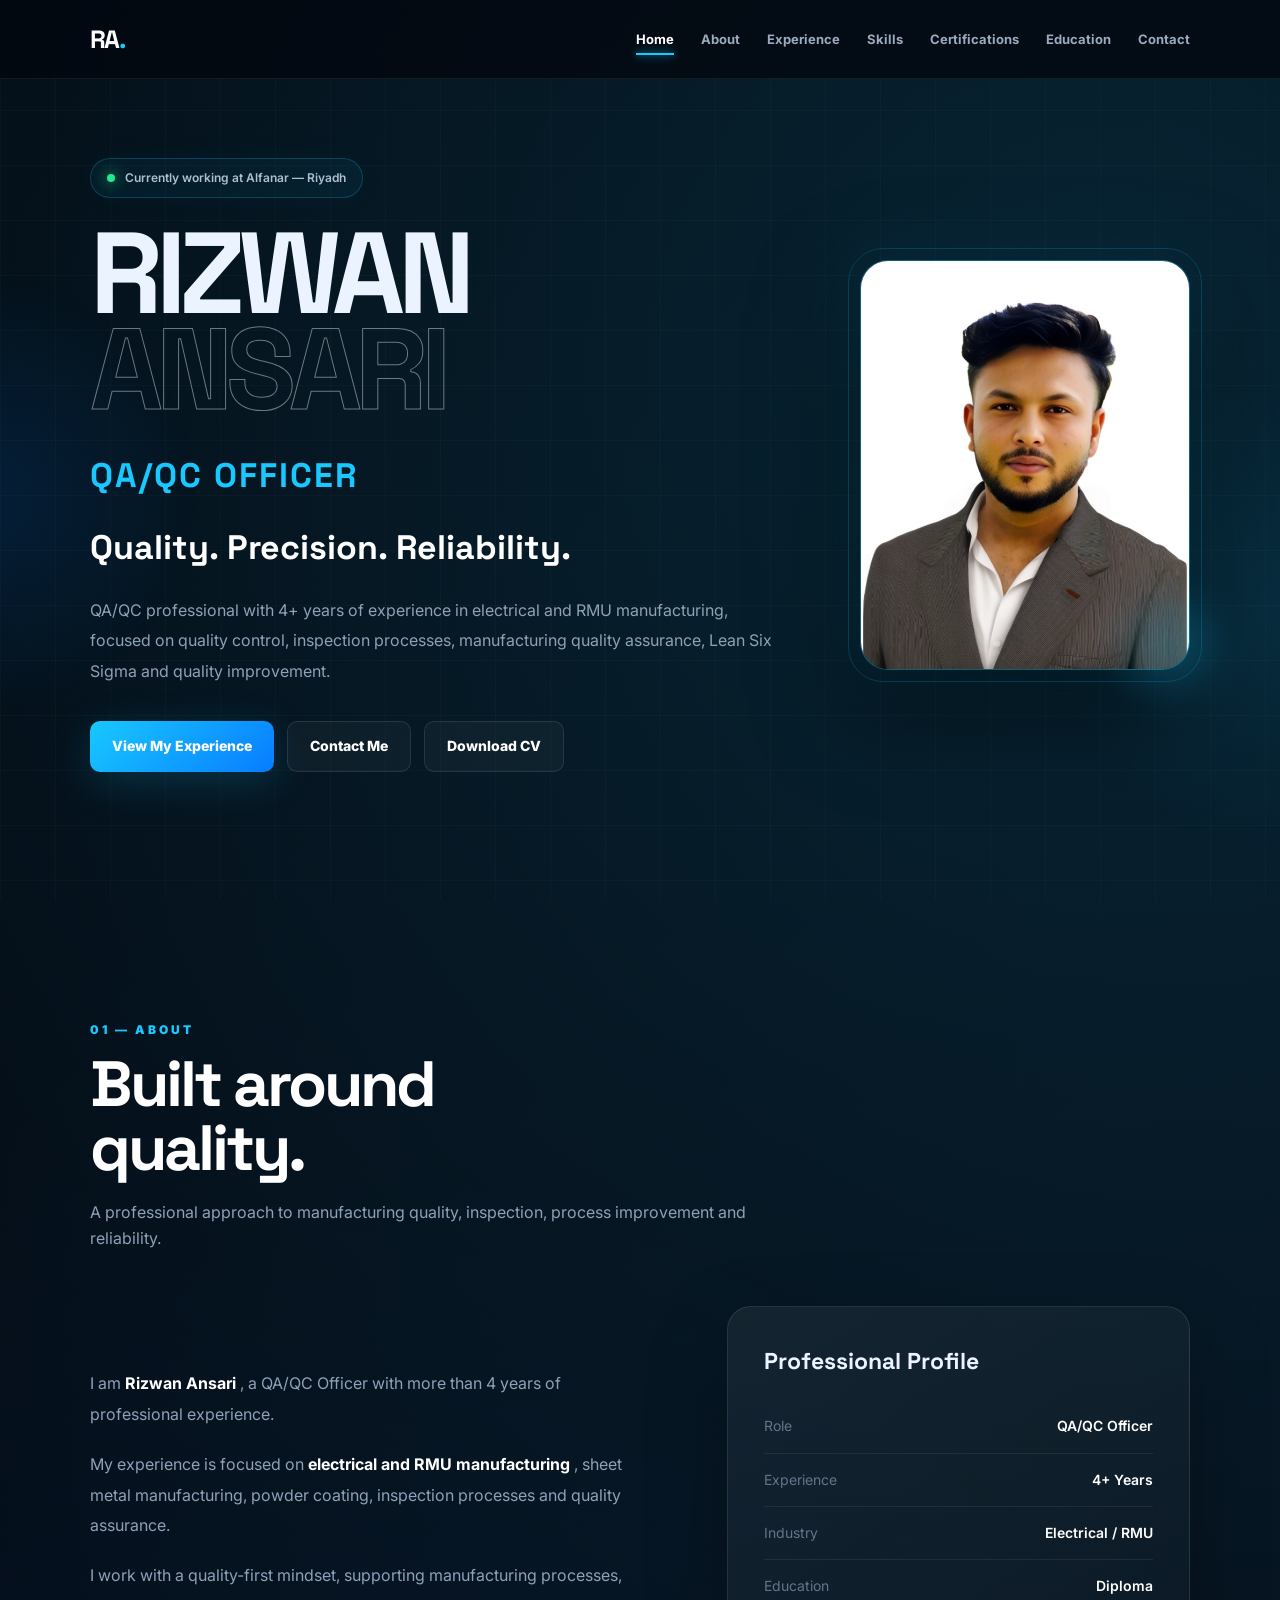
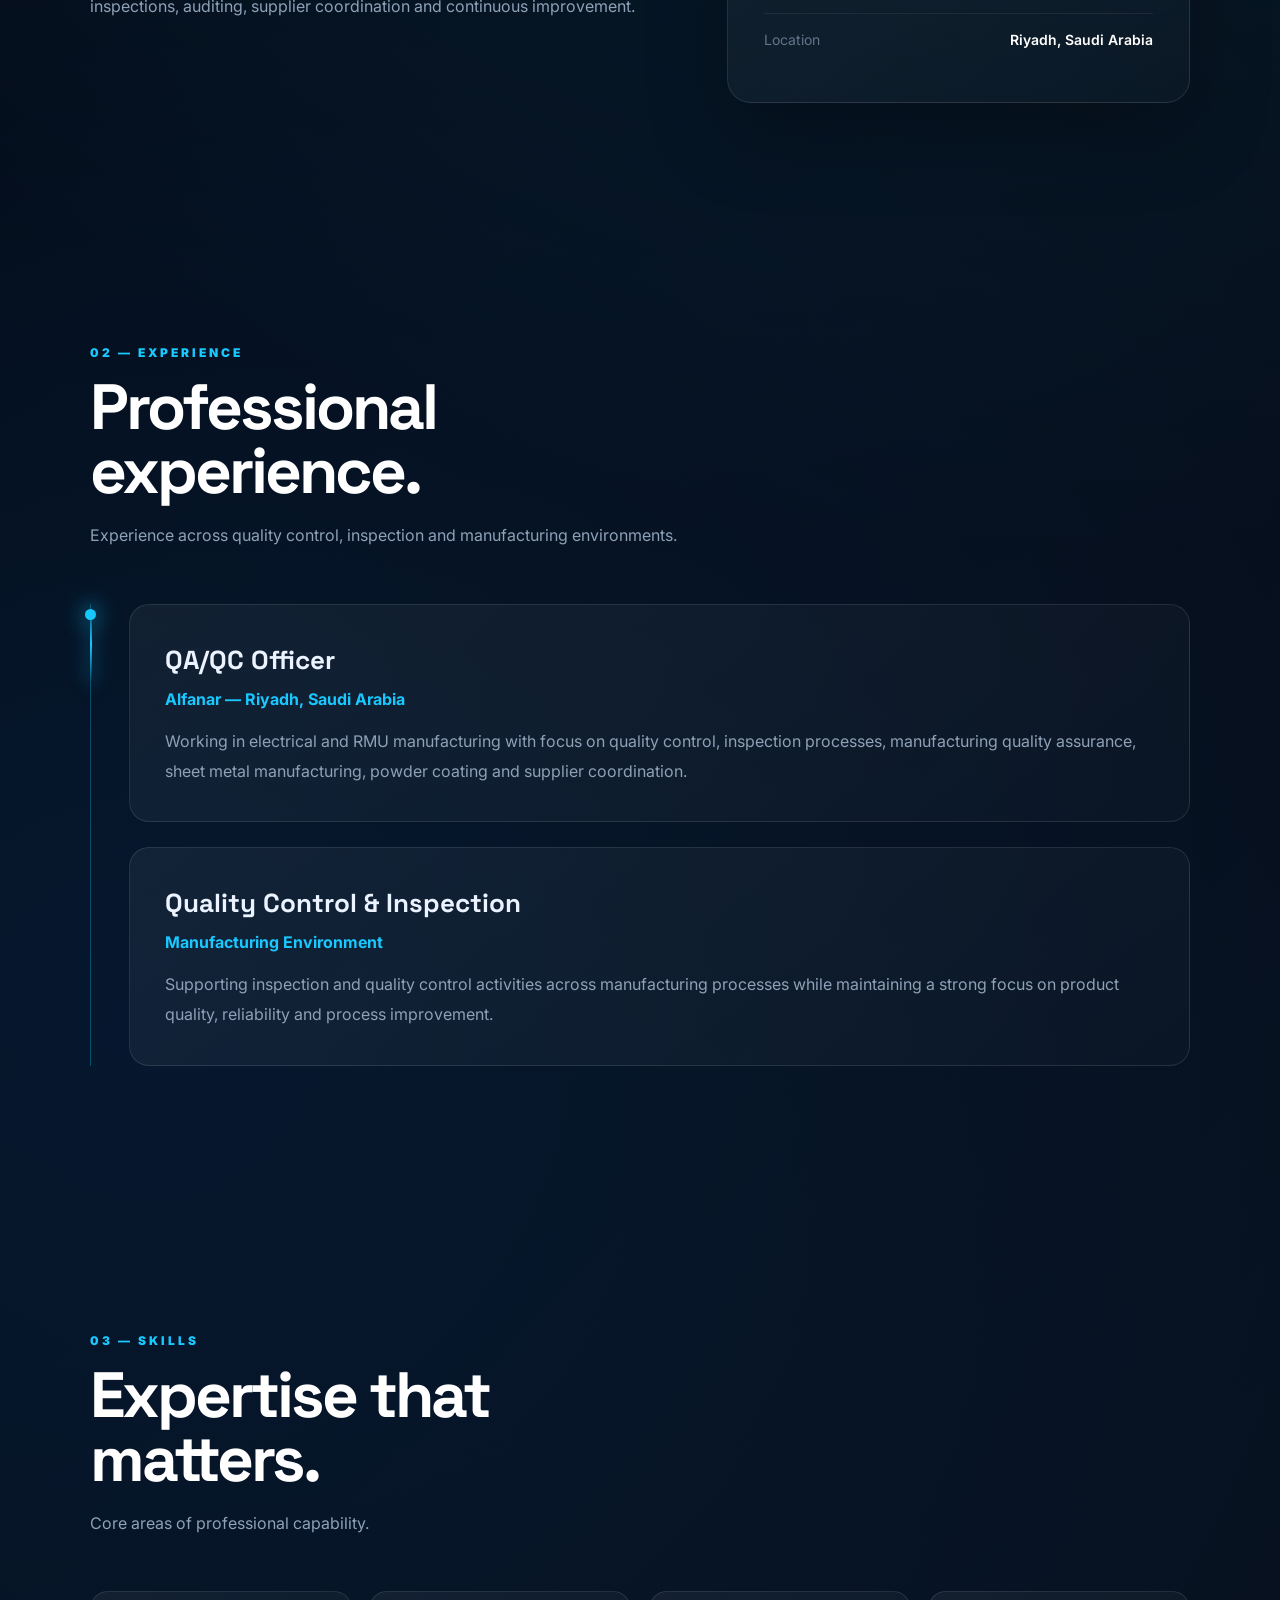
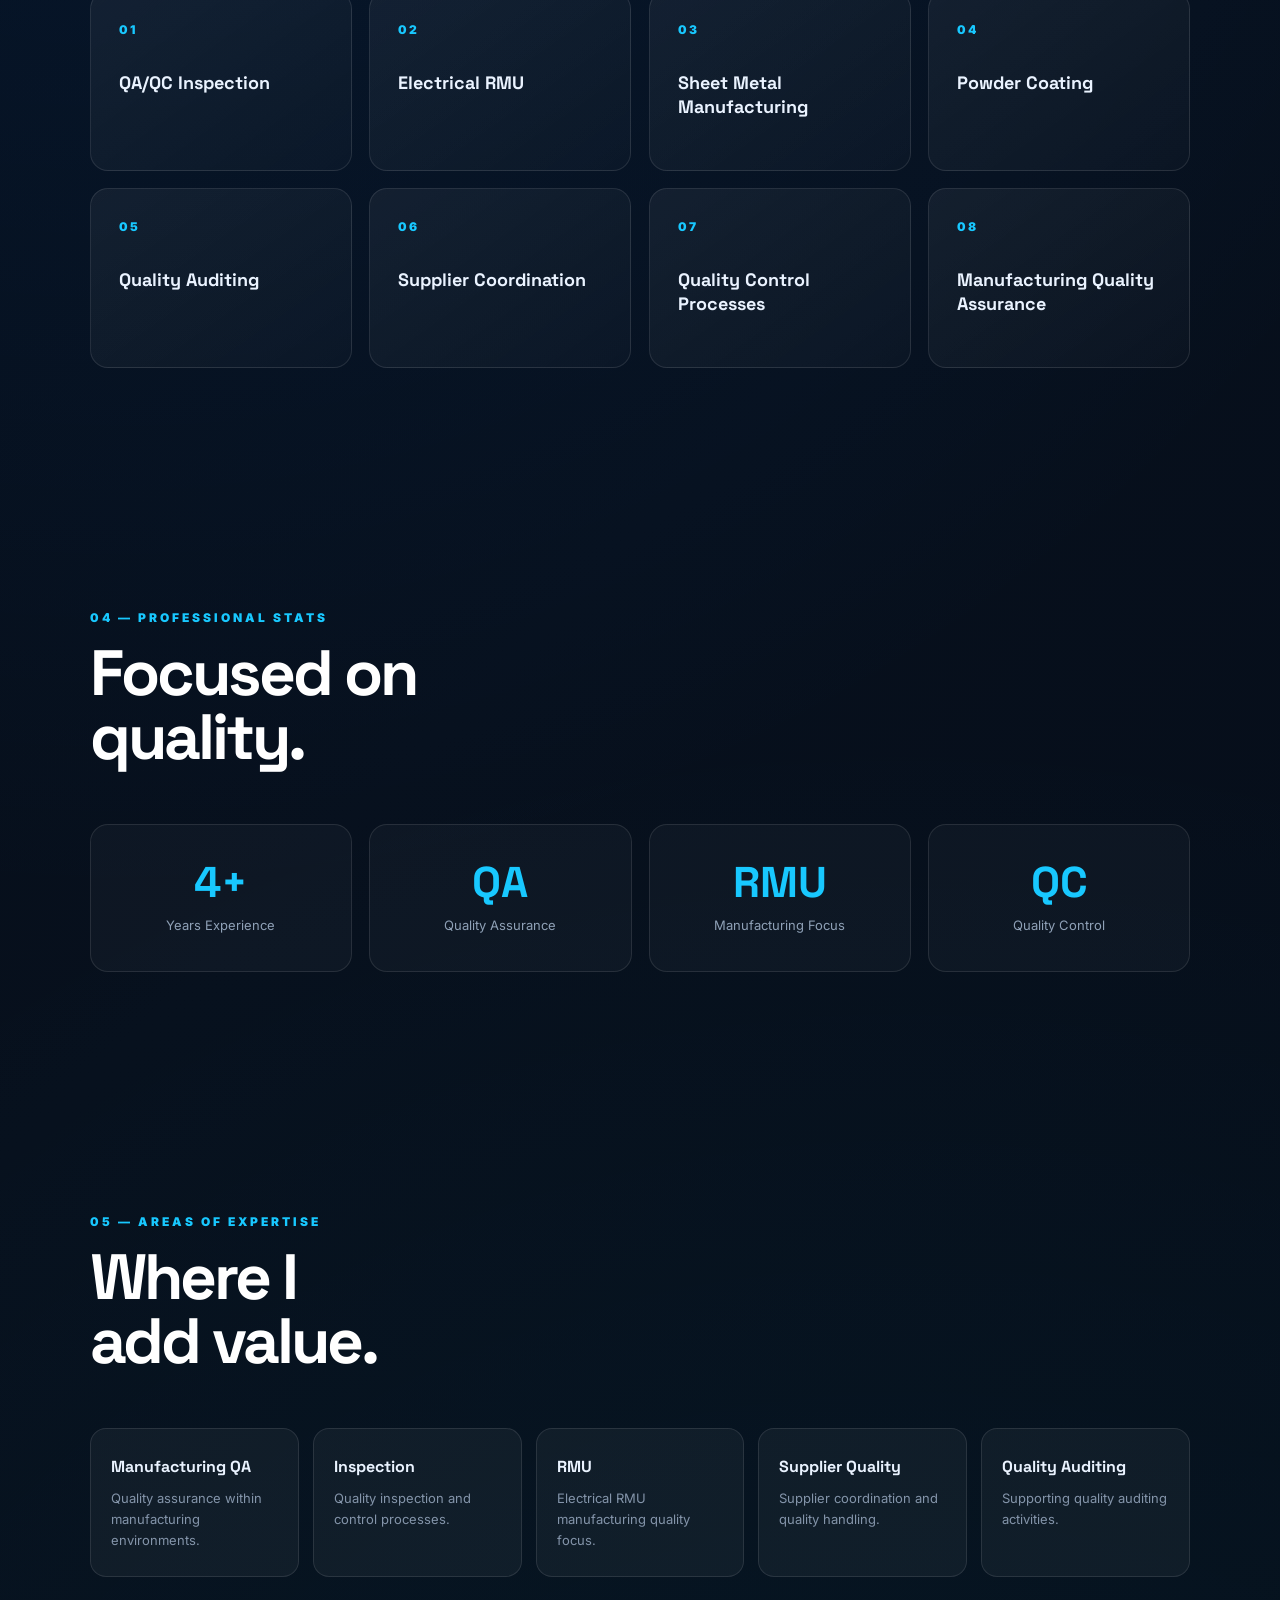
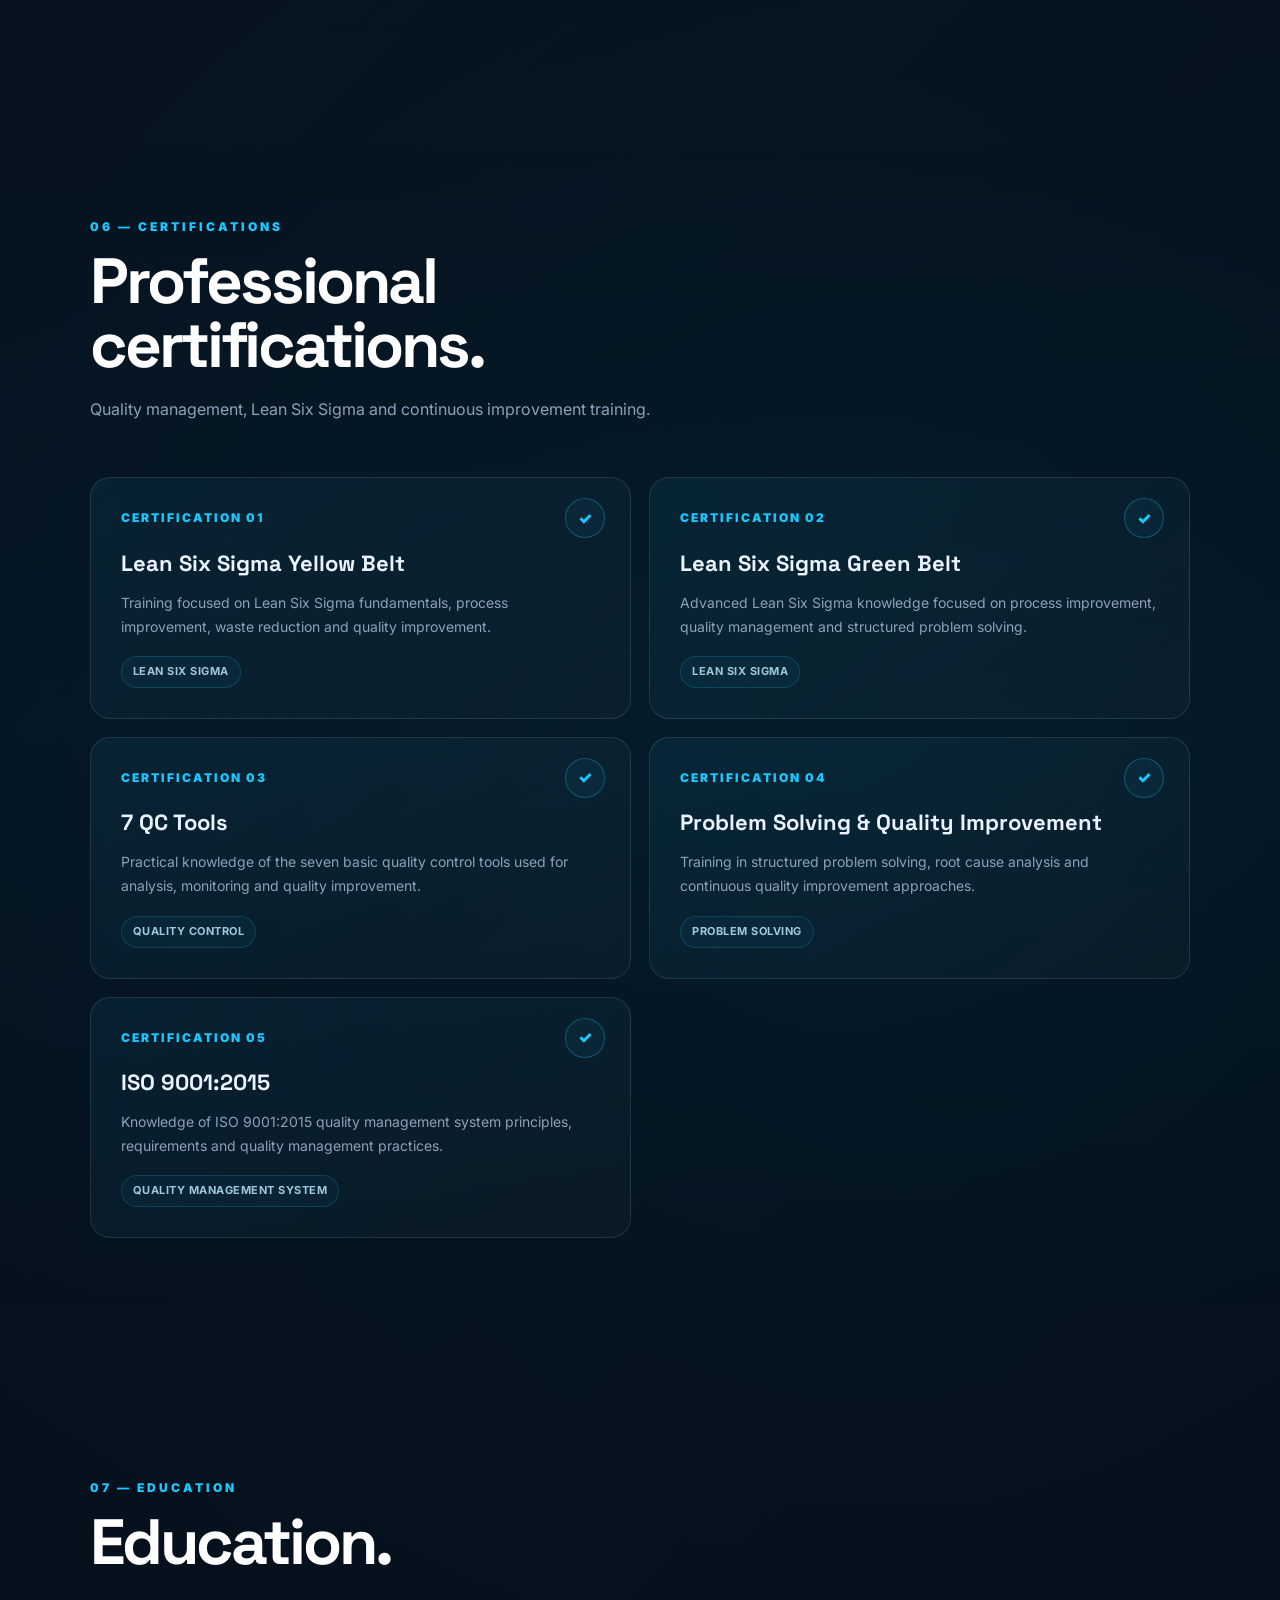
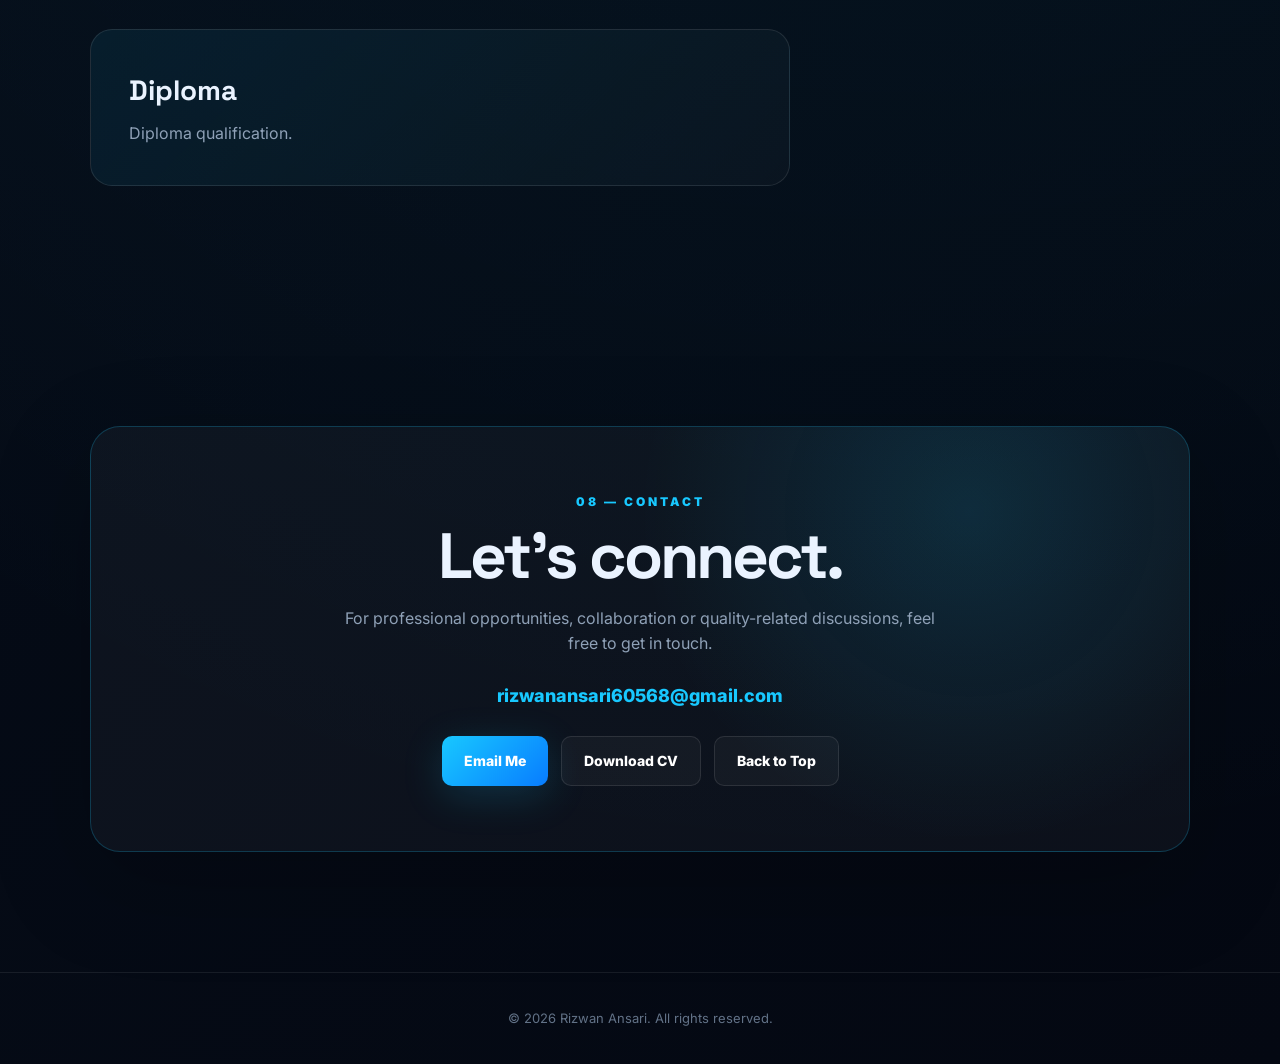
==== commit 97f961cf: "Update index.html" ====
--- a/index.html
+++ b/index.html
@@ -10,7 +10,6 @@
 <meta name="description"
 content="Professional portfolio of Rizwan Ansari, QA/QC Officer specializing in electrical and RMU manufacturing, quality control, Lean Six Sigma and ISO 9001:2015.">
 
-<!-- PREMIUM FONT -->
 <link rel="preconnect" href="https://fonts.googleapis.com">
 <link rel="preconnect" href="https://fonts.gstatic.com" crossorigin>
 
@@ -34,30 +33,21 @@
 }
 
 :root {
-
     --bg: #050914;
     --bg2: #08111f;
 
     --blue: #18c8ff;
     --blue2: #087cff;
-
     --cyan: #35e4ff;
 
     --white: #ffffff;
-
     --text: #eaf3ff;
 
     --muted: #8fa1b7;
-
     --muted2: #64758b;
 
     --card: rgba(255,255,255,0.045);
-
-    --card2: rgba(255,255,255,0.025);
-
     --border: rgba(255,255,255,0.10);
-
-    --border-blue: rgba(24,200,255,0.25);
 }
 
 
@@ -105,6 +95,25 @@
     line-height: 1.6;
 
     overflow-x: hidden;
+
+    animation: pageEnter 1s ease both;
+}
+
+
+/* =========================================================
+   PAGE ENTRANCE
+========================================================= */
+
+@keyframes pageEnter {
+
+    from {
+        opacity: 0;
+    }
+
+    to {
+        opacity: 1;
+    }
+
 }
 
 
@@ -138,11 +147,27 @@
     pointer-events: none;
 
     z-index: -2;
+
+    animation:
+        gridMove 25s linear infinite;
+}
+
+
+@keyframes gridMove {
+
+    from {
+        background-position: 0 0;
+    }
+
+    to {
+        background-position: 55px 55px;
+    }
+
 }
 
 
 /* =========================================================
-   GLOW
+   FLOATING GLOW
 ========================================================= */
 
 body::after {
@@ -162,13 +187,37 @@
     background:
         radial-gradient(
             circle,
-            rgba(24,200,255,0.06),
+            rgba(24,200,255,0.08),
             transparent 70%
         );
 
     pointer-events: none;
 
     z-index: -1;
+
+    animation:
+        floatingGlow 8s ease-in-out infinite alternate;
+}
+
+
+@keyframes floatingGlow {
+
+    0% {
+        transform:
+            translate(0,0)
+            scale(1);
+
+        opacity: .45;
+    }
+
+    100% {
+        transform:
+            translate(-80px,60px)
+            scale(1.25);
+
+        opacity: .9;
+    }
+
 }
 
 
@@ -197,7 +246,7 @@
 
 
 /* =========================================================
-   PROGRESS BAR
+   SCROLL PROGRESS
 ========================================================= */
 
 #progressBar {
@@ -222,7 +271,42 @@
     z-index: 99999;
 
     box-shadow:
-        0 0 15px rgba(24,200,255,0.8);
+        0 0 15px rgba(24,200,255,.8);
+}
+
+
+/* =========================================================
+   CURSOR GLOW
+========================================================= */
+
+.cursor-glow {
+
+    position: fixed;
+
+    width: 180px;
+    height: 180px;
+
+    border-radius: 50%;
+
+    pointer-events: none;
+
+    background:
+        radial-gradient(
+            circle,
+            rgba(24,200,255,.10),
+            transparent 65%
+        );
+
+    transform:
+        translate(-50%,-50%);
+
+    z-index: 9998;
+
+    opacity: 0;
+
+    transition: opacity .3s ease;
+
+    mix-blend-mode: screen;
 }
 
 
@@ -248,13 +332,16 @@
     justify-content: space-between;
 
     background:
-        rgba(3,7,15,0.78);
-
-    backdrop-filter: blur(22px);
-    -webkit-backdrop-filter: blur(22px);
+        rgba(3,7,15,.78);
+
+    backdrop-filter:
+        blur(22px);
+
+    -webkit-backdrop-filter:
+        blur(22px);
 
     border-bottom:
-        1px solid rgba(255,255,255,0.07);
+        1px solid rgba(255,255,255,.07);
 
     z-index: 9999;
 }
@@ -275,6 +362,7 @@
     color: white;
 }
 
+
 .logo span {
     color: var(--blue);
 }
@@ -323,16 +411,21 @@
     background: var(--blue);
 
     transition: .3s;
-}
-
-
-.nav-links a:hover {
+
+    box-shadow:
+        0 0 10px var(--blue);
+}
+
+
+.nav-links a:hover,
+.nav-links a.active {
 
     color: white;
 }
 
 
-.nav-links a:hover::after {
+.nav-links a:hover::after,
+.nav-links a.active::after {
 
     width: 100%;
 }
@@ -404,13 +497,21 @@
         sans-serif;
 
     font-size:
-        clamp(38px, 5vw, 64px);
+        clamp(38px,5vw,64px);
 
     line-height: 1;
 
     letter-spacing: -3px;
 
     color: white;
+
+    transition:
+        transform .5s ease;
+}
+
+
+.section-title:hover h2 {
+    transform: translateX(6px);
 }
 
 
@@ -441,6 +542,8 @@
     padding-top: 150px;
 
     position: relative;
+
+    overflow: hidden;
 }
 
 
@@ -459,7 +562,7 @@
     background:
         radial-gradient(
             circle,
-            rgba(8,124,255,0.13),
+            rgba(8,124,255,.13),
             transparent 70%
         );
 
@@ -467,6 +570,57 @@
 }
 
 
+.hero::after {
+
+    content: "";
+
+    position: absolute;
+
+    left: 0;
+    right: 0;
+
+    top: -100px;
+
+    height: 1px;
+
+    background:
+        linear-gradient(
+            90deg,
+            transparent,
+            rgba(24,200,255,.45),
+            transparent
+        );
+
+    animation:
+        heroScan 7s linear infinite;
+
+    pointer-events: none;
+}
+
+
+@keyframes heroScan {
+
+    0% {
+        transform: translateY(0);
+        opacity: 0;
+    }
+
+    20% {
+        opacity: 1;
+    }
+
+    80% {
+        opacity: 1;
+    }
+
+    100% {
+        transform: translateY(100vh);
+        opacity: 0;
+    }
+
+}
+
+
 .hero-layout {
 
     display: flex;
@@ -484,6 +638,10 @@
     max-width: 790px;
 }
 
+
+/* =========================================================
+   STATUS
+========================================================= */
 
 .status {
 
@@ -497,10 +655,10 @@
         9px 16px;
 
     border:
-        1px solid rgba(24,200,255,0.22);
+        1px solid rgba(24,200,255,.22);
 
     background:
-        rgba(24,200,255,0.055);
+        rgba(24,200,255,.055);
 
     border-radius: 50px;
 
@@ -513,7 +671,10 @@
     margin-bottom: 28px;
 
     box-shadow:
-        0 0 30px rgba(24,200,255,0.04);
+        0 0 30px rgba(24,200,255,.04);
+
+    animation:
+        heroReveal .9s cubic-bezier(.16,1,.3,1) .15s both;
 }
 
 
@@ -528,11 +689,30 @@
 
     box-shadow:
         0 0 15px #1eea91;
+
+    animation:
+        statusPulse 2s infinite;
+}
+
+
+@keyframes statusPulse {
+
+    0%,
+    100% {
+        transform: scale(1);
+        opacity: 1;
+    }
+
+    50% {
+        transform: scale(1.35);
+        opacity: .6;
+    }
+
 }
 
 
 /* =========================================================
-   HERO NAME
+   HERO TEXT
 ========================================================= */
 
 .hero h1 {
@@ -542,7 +722,7 @@
         sans-serif;
 
     font-size:
-        clamp(58px, 9vw, 120px);
+        clamp(58px,9vw,120px);
 
     line-height: .84;
 
@@ -551,6 +731,9 @@
     font-weight: 900;
 
     margin-bottom: 30px;
+
+    animation:
+        heroReveal 1s cubic-bezier(.16,1,.3,1) .25s both;
 }
 
 
@@ -561,13 +744,22 @@
     color: transparent;
 
     -webkit-text-stroke:
-        1px rgba(255,255,255,0.42);
-}
-
-
-/* =========================================================
-   ROLE
-========================================================= */
+        1px rgba(255,255,255,.42);
+
+    transition:
+        color .4s ease,
+        -webkit-text-stroke .4s ease;
+}
+
+
+.hero h1:hover span {
+
+    color: rgba(24,200,255,.08);
+
+    -webkit-text-stroke:
+        1px rgba(24,200,255,.7);
+}
+
 
 .hero-role {
 
@@ -576,7 +768,7 @@
         sans-serif;
 
     font-size:
-        clamp(21px, 3vw, 34px);
+        clamp(21px,3vw,34px);
 
     color: var(--blue);
 
@@ -585,6 +777,9 @@
     letter-spacing: 2px;
 
     margin-bottom: 17px;
+
+    animation:
+        heroReveal .9s cubic-bezier(.16,1,.3,1) .4s both;
 }
 
 
@@ -595,13 +790,16 @@
         sans-serif;
 
     font-size:
-        clamp(22px, 3vw, 34px);
+        clamp(22px,3vw,34px);
 
     font-weight: 700;
 
     color: white;
 
     margin-bottom: 20px;
+
+    animation:
+        heroReveal .9s cubic-bezier(.16,1,.3,1) .5s both;
 }
 
 
@@ -616,11 +814,41 @@
     line-height: 1.9;
 
     margin-bottom: 35px;
+
+    animation:
+        heroReveal .9s cubic-bezier(.16,1,.3,1) .6s both;
+}
+
+
+@keyframes heroReveal {
+
+    from {
+
+        opacity: 0;
+
+        transform:
+            translateY(35px);
+
+        filter:
+            blur(8px);
+    }
+
+    to {
+
+        opacity: 1;
+
+        transform:
+            translateY(0);
+
+        filter:
+            blur(0);
+    }
+
 }
 
 
 /* =========================================================
-   PROFILE PHOTO
+   PHOTO
 ========================================================= */
 
 .photo-wrapper {
@@ -628,6 +856,10 @@
     position: relative;
 
     flex-shrink: 0;
+
+    animation:
+        photoFloat 6s ease-in-out infinite,
+        heroReveal 1s cubic-bezier(.16,1,.3,1) .35s both;
 }
 
 
@@ -642,9 +874,12 @@
     border-radius: 35px;
 
     border:
-        1px solid rgba(24,200,255,0.18);
+        1px solid rgba(24,200,255,.18);
 
     pointer-events: none;
+
+    animation:
+        photoBorder 4s ease-in-out infinite alternate;
 }
 
 
@@ -663,16 +898,56 @@
     background:
         radial-gradient(
             circle,
-            rgba(24,200,255,0.25),
+            rgba(24,200,255,.25),
             transparent 70%
         );
 
-    filter: blur(15px);
+    filter:
+        blur(15px);
 
     pointer-events: none;
 }
 
 
+@keyframes photoFloat {
+
+    0%,
+    100% {
+        transform:
+            translateY(0)
+            rotate(0);
+    }
+
+    50% {
+        transform:
+            translateY(-10px)
+            rotate(.5deg);
+    }
+
+}
+
+
+@keyframes photoBorder {
+
+    from {
+
+        transform:
+            scale(1);
+
+        opacity: .5;
+    }
+
+    to {
+
+        transform:
+            scale(1.025);
+
+        opacity: 1;
+    }
+
+}
+
+
 .profile-photo {
 
     width: 330px;
@@ -686,18 +961,35 @@
     border-radius: 28px;
 
     border:
-        1px solid rgba(24,200,255,0.35);
+        1px solid rgba(24,200,255,.35);
 
     box-shadow:
 
-        0 0 60px rgba(24,200,255,0.10),
-
-        0 35px 100px rgba(0,0,0,0.55);
+        0 0 60px rgba(24,200,255,.10),
+
+        0 35px 100px rgba(0,0,0,.55);
 
     background:
         rgba(255,255,255,.03);
 
     display: block;
+
+    transition:
+        transform .5s ease,
+        box-shadow .5s ease;
+}
+
+
+.photo-wrapper:hover .profile-photo {
+
+    transform:
+        scale(1.025);
+
+    box-shadow:
+
+        0 0 80px rgba(24,200,255,.20),
+
+        0 40px 110px rgba(0,0,0,.6);
 }
 
 
@@ -712,6 +1004,9 @@
     flex-wrap: wrap;
 
     gap: 13px;
+
+    animation:
+        heroReveal .9s cubic-bezier(.16,1,.3,1) .7s both;
 }
 
 
@@ -734,9 +1029,53 @@
 
     font-weight: 800;
 
-    transition: .3s;
+    transition:
+        transform .3s ease,
+        box-shadow .3s ease,
+        border-color .3s ease,
+        color .3s ease;
 
     cursor: pointer;
+
+    position: relative;
+
+    overflow: hidden;
+
+    isolation: isolate;
+}
+
+
+.btn::before {
+
+    content: "";
+
+    position: absolute;
+
+    top: 0;
+    left: -120%;
+
+    width: 70%;
+    height: 100%;
+
+    background:
+        linear-gradient(
+            90deg,
+            transparent,
+            rgba(255,255,255,.25),
+            transparent
+        );
+
+    transform:
+        skewX(-20deg);
+
+    transition: .7s;
+
+    z-index: -1;
+}
+
+
+.btn:hover::before {
+    left: 140%;
 }
 
 
@@ -752,17 +1091,17 @@
     color: white;
 
     box-shadow:
-        0 10px 40px rgba(24,200,255,0.17);
+        0 10px 40px rgba(24,200,255,.17);
 }
 
 
 .btn-primary:hover {
 
     transform:
-        translateY(-3px);
+        translateY(-4px);
 
     box-shadow:
-        0 15px 50px rgba(24,200,255,0.32);
+        0 15px 50px rgba(24,200,255,.35);
 }
 
 
@@ -774,22 +1113,22 @@
         1px solid var(--border);
 
     background:
-        rgba(255,255,255,0.035);
+        rgba(255,255,255,.035);
 }
 
 
 .btn-outline:hover {
 
     border-color:
-        rgba(24,200,255,0.6);
+        rgba(24,200,255,.6);
 
     color: var(--blue);
 
     transform:
-        translateY(-3px);
+        translateY(-4px);
 
     background:
-        rgba(24,200,255,0.04);
+        rgba(24,200,255,.05);
 }
 
 
@@ -846,10 +1185,25 @@
 
     border-radius: 24px;
 
-    backdrop-filter: blur(18px);
+    backdrop-filter:
+        blur(18px);
 
     box-shadow:
         0 30px 80px rgba(0,0,0,.25);
+
+    transition:
+        transform .4s ease,
+        border-color .4s ease;
+}
+
+
+.about-card:hover {
+
+    transform:
+        translateY(-6px);
+
+    border-color:
+        rgba(24,200,255,.35);
 }
 
 
@@ -884,13 +1238,11 @@
 
 
 .info-row:last-child {
-
     border-bottom: none;
 }
 
 
 .info-row span:first-child {
-
     color: var(--muted2);
 }
 
@@ -940,6 +1292,63 @@
 
     box-shadow:
         0 0 25px var(--blue);
+}
+
+
+.experience::after {
+
+    content: "";
+
+    position: absolute;
+
+    left: -1px;
+
+    top: 0;
+
+    width: 2px;
+
+    height: 80px;
+
+    background:
+        linear-gradient(
+            transparent,
+            var(--blue),
+            transparent
+        );
+
+    box-shadow:
+        0 0 18px var(--blue);
+
+    animation:
+        timelineScan 4s linear infinite;
+}
+
+
+@keyframes timelineScan {
+
+    0% {
+        transform:
+            translateY(0);
+
+        opacity: 0;
+    }
+
+    15% {
+        opacity: 1;
+    }
+
+    85% {
+        opacity: 1;
+    }
+
+    100% {
+
+        transform:
+            translateY(450px);
+
+        opacity: 0;
+    }
+
 }
 
 
@@ -961,14 +1370,21 @@
 
     margin-bottom: 25px;
 
-    transition: .35s;
+    transition:
+        transform .4s ease,
+        border-color .4s ease,
+        box-shadow .4s ease;
+
+    transform-style:
+        preserve-3d;
 }
 
 
 .experience-card:hover {
 
     transform:
-        translateX(8px);
+        translateX(8px)
+        translateY(-3px);
 
     border-color:
         rgba(24,200,255,.35);
@@ -1002,9 +1418,11 @@
 
 .experience-card p {
 
-    color: var(--muted);
-
-    line-height: 1.85;
+    color:
+        var(--muted);
+
+    line-height:
+        1.85;
 }
 
 
@@ -1041,11 +1459,20 @@
             rgba(255,255,255,.018)
         );
 
-    transition: .35s;
+    transition:
+        transform .15s ease,
+        border-color .35s ease,
+        box-shadow .35s ease;
 
     position: relative;
 
     overflow: hidden;
+
+    transform-style:
+        preserve-3d;
+
+    will-change:
+        transform;
 }
 
 
@@ -1078,9 +1505,6 @@
 
 .skill-card:hover {
 
-    transform:
-        translateY(-7px);
-
     border-color:
         rgba(24,200,255,.40);
 
@@ -1090,7 +1514,6 @@
 
 
 .skill-card:hover::before {
-
     opacity: 1;
 }
 
@@ -1151,14 +1574,19 @@
     background:
         rgba(255,255,255,.032);
 
-    transition: .3s;
+    transition:
+        transform .3s ease,
+        border-color .3s ease;
+
+    transform-style:
+        preserve-3d;
 }
 
 
 .stat:hover {
 
     transform:
-        translateY(-5px);
+        translateY(-7px);
 
     border-color:
         rgba(24,200,255,.30);
@@ -1220,14 +1648,23 @@
     background:
         var(--card);
 
-    transition: .3s;
+    transition:
+        transform .35s ease,
+        border-color .35s ease;
+
+    position: relative;
+
+    overflow: hidden;
+
+    transform-style:
+        preserve-3d;
 }
 
 
 .expertise:hover {
 
     transform:
-        translateY(-5px);
+        translateY(-7px);
 
     border-color:
         rgba(24,200,255,.35);
@@ -1267,7 +1704,7 @@
         linear-gradient(
             180deg,
             transparent,
-            rgba(24,200,255,0.025),
+            rgba(24,200,255,.025),
             transparent
         );
 }
@@ -1304,7 +1741,13 @@
 
     overflow: hidden;
 
-    transition: .35s;
+    transition:
+        transform .35s ease,
+        border-color .35s ease,
+        box-shadow .35s ease;
+
+    transform-style:
+        preserve-3d;
 }
 
 
@@ -1339,19 +1782,29 @@
 
     background:
         rgba(24,200,255,.05);
+
+    transition:
+        transform .4s ease;
 }
 
 
 .cert-card:hover {
 
     transform:
-        translateY(-6px);
+        translateY(-7px);
 
     border-color:
         rgba(24,200,255,.45);
 
     box-shadow:
         0 20px 70px rgba(0,0,0,.25);
+}
+
+
+.cert-card:hover::after {
+
+    transform:
+        rotate(360deg);
 }
 
 
@@ -1444,6 +1897,20 @@
             rgba(24,200,255,.08),
             rgba(255,255,255,.025)
         );
+
+    transition:
+        transform .4s ease,
+        border-color .4s ease;
+}
+
+
+.education-card:hover {
+
+    transform:
+        translateY(-6px);
+
+    border-color:
+        rgba(24,200,255,.35);
 }
 
 
@@ -1493,6 +1960,20 @@
 
     box-shadow:
         0 30px 100px rgba(0,0,0,.22);
+
+    transition:
+        transform .5s ease,
+        border-color .5s ease;
+}
+
+
+.contact-box:hover {
+
+    transform:
+        translateY(-5px);
+
+    border-color:
+        rgba(24,200,255,.4);
 }
 
 
@@ -1539,6 +2020,9 @@
     text-decoration: none;
 
     margin-bottom: 25px;
+
+    transition:
+        transform .3s ease;
 }
 
 
@@ -1546,6 +2030,9 @@
 
     text-decoration:
         underline;
+
+    transform:
+        scale(1.03);
 }
 
 
@@ -1581,11 +2068,15 @@
     opacity: 0;
 
     transform:
-        translateY(25px);
+        translateY(30px);
+
+    filter:
+        blur(4px);
 
     transition:
         opacity .8s ease,
-        transform .8s ease;
+        transform .8s cubic-bezier(.16,1,.3,1),
+        filter .8s ease;
 }
 
 
@@ -1595,34 +2086,32 @@
 
     transform:
         translateY(0);
+
+    filter:
+        blur(0);
 }
 
 
 /* =========================================================
-   MOBILE TABLET
+   MOBILE / TABLET
 ========================================================= */
 
-@media(max-width: 1000px) {
+@media(max-width:1000px) {
 
     .nav-links {
-
         gap: 17px;
     }
 
-
     .hero-layout {
-
         gap: 40px;
     }
 
-
     .profile-photo {
 
         width: 280px;
 
         height: 350px;
     }
-
 
     .skills-grid {
 
@@ -1630,13 +2119,11 @@
             repeat(2,1fr);
     }
 
-
     .stats {
 
         grid-template-columns:
             repeat(2,1fr);
     }
-
 
     .expertise-grid {
 
@@ -1651,7 +2138,7 @@
    MOBILE
 ========================================================= */
 
-@media(max-width: 800px) {
+@media(max-width:800px) {
 
     nav {
 
@@ -1680,14 +2167,28 @@
 
         display: none;
 
+        opacity: 0;
+
+        transform:
+            translateY(-15px);
+
         border-bottom:
             1px solid var(--border);
+
+        transition:
+            opacity .3s ease,
+            transform .3s ease;
     }
 
 
     .nav-links.active {
 
         display: flex;
+
+        opacity: 1;
+
+        transform:
+            translateY(0);
     }
 
 
@@ -1704,8 +2205,35 @@
 
 
     .nav-links a::after {
-
         display: none;
+    }
+
+
+    .nav-links li {
+
+        animation:
+            mobileNav .4s ease both;
+    }
+
+
+    @keyframes mobileNav {
+
+        from {
+
+            opacity: 0;
+
+            transform:
+                translateX(-15px);
+        }
+
+        to {
+
+            opacity: 1;
+
+            transform:
+                translateX(0);
+        }
+
     }
 
 
@@ -1752,7 +2280,7 @@
     .profile-photo {
 
         width:
-            min(280px, 78vw);
+            min(280px,78vw);
 
         height:
             350px;
@@ -1798,19 +2326,15 @@
    SMALL MOBILE
 ========================================================= */
 
-@media(max-width: 600px) {
+@media(max-width:600px) {
 
     .logo {
-
-        font-size:
-            23px;
+        font-size: 23px;
     }
 
 
     .hero-description {
-
-        font-size:
-            15px;
+        font-size: 15px;
     }
 
 
@@ -1880,13 +2404,57 @@
             left;
     }
 
+
+    .experience {
+
+        padding-left:
+            25px;
+    }
+
+}
+
+
+/* =========================================================
+   REDUCED MOTION ACCESSIBILITY
+========================================================= */
+
+@media(prefers-reduced-motion:reduce) {
+
+    *,
+    *::before,
+    *::after {
+
+        animation-duration:
+            .01ms !important;
+
+        animation-iteration-count:
+            1 !important;
+
+        scroll-behavior:
+            auto !important;
+
+        transition-duration:
+            .01ms !important;
+    }
+
 }
 
 </style>
+
 </head>
 
 
 <body>
+
+
+<!-- =========================================================
+     CURSOR GLOW
+========================================================= -->
+
+<div
+    class="cursor-glow"
+    id="cursorGlow">
+</div>
 
 
 <!-- =========================================================
@@ -1917,7 +2485,9 @@
     </button>
 
 
-    <ul class="nav-links" id="navLinks">
+    <ul
+        class="nav-links"
+        id="navLinks">
 
         <li>
             <a href="#home" onclick="closeMenu()">
@@ -1970,14 +2540,16 @@
      HERO
 ========================================================= -->
 
-<section class="hero" id="home">
+<section
+    class="hero"
+    id="home">
 
     <div class="container">
 
         <div class="hero-layout">
 
 
-            <div class="hero-content reveal">
+            <div class="hero-content">
 
 
                 <div class="status">
@@ -2064,11 +2636,7 @@
             </div>
 
 
-            <!-- =================================================
-                 PROFILE PHOTO
-            ================================================== -->
-
-            <div class="photo-wrapper reveal">
+            <div class="photo-wrapper">
 
                 <img
                     src="profile.jpg"
@@ -2118,7 +2686,6 @@
 
 
             <div class="about-text reveal">
-
 
                 <p>
 
@@ -2154,12 +2721,10 @@
 
                 </p>
 
-
             </div>
 
 
             <div class="about-card reveal">
-
 
                 <h3>
                     Professional Profile
@@ -2168,71 +2733,50 @@
 
                 <div class="info-row">
 
-                    <span>
-                        Role
-                    </span>
-
-                    <span>
-                        QA/QC Officer
-                    </span>
+                    <span>Role</span>
+
+                    <span>QA/QC Officer</span>
 
                 </div>
 
 
                 <div class="info-row">
 
-                    <span>
-                        Experience
-                    </span>
-
-                    <span>
-                        4+ Years
-                    </span>
+                    <span>Experience</span>
+
+                    <span>4+ Years</span>
 
                 </div>
 
 
                 <div class="info-row">
 
-                    <span>
-                        Industry
-                    </span>
-
-                    <span>
-                        Electrical / RMU
-                    </span>
+                    <span>Industry</span>
+
+                    <span>Electrical / RMU</span>
 
                 </div>
 
 
                 <div class="info-row">
 
-                    <span>
-                        Education
-                    </span>
-
-                    <span>
-                        Diploma
-                    </span>
+                    <span>Education</span>
+
+                    <span>Diploma</span>
 
                 </div>
 
 
                 <div class="info-row">
 
-                    <span>
-                        Location
-                    </span>
-
-                    <span>
-                        Riyadh, Saudi Arabia
-                    </span>
+                    <span>Location</span>
+
+                    <span>Riyadh, Saudi Arabia</span>
 
                 </div>
 
 
             </div>
-
 
         </div>
 
@@ -2366,106 +2910,50 @@
 
 
             <div class="skill-card reveal">
-
-                <div class="skill-number">
-                    01
-                </div>
-
-                <h3>
-                    QA/QC Inspection
-                </h3>
-
+                <div class="skill-number">01</div>
+                <h3>QA/QC Inspection</h3>
             </div>
 
 
             <div class="skill-card reveal">
-
-                <div class="skill-number">
-                    02
-                </div>
-
-                <h3>
-                    Electrical RMU
-                </h3>
-
+                <div class="skill-number">02</div>
+                <h3>Electrical RMU</h3>
             </div>
 
 
             <div class="skill-card reveal">
-
-                <div class="skill-number">
-                    03
-                </div>
-
-                <h3>
-                    Sheet Metal Manufacturing
-                </h3>
-
+                <div class="skill-number">03</div>
+                <h3>Sheet Metal Manufacturing</h3>
             </div>
 
 
             <div class="skill-card reveal">
-
-                <div class="skill-number">
-                    04
-                </div>
-
-                <h3>
-                    Powder Coating
-                </h3>
-
+                <div class="skill-number">04</div>
+                <h3>Powder Coating</h3>
             </div>
 
 
             <div class="skill-card reveal">
-
-                <div class="skill-number">
-                    05
-                </div>
-
-                <h3>
-                    Quality Auditing
-                </h3>
-
+                <div class="skill-number">05</div>
+                <h3>Quality Auditing</h3>
             </div>
 
 
             <div class="skill-card reveal">
-
-                <div class="skill-number">
-                    06
-                </div>
-
-                <h3>
-                    Supplier Coordination
-                </h3>
-
+                <div class="skill-number">06</div>
+                <h3>Supplier Coordination</h3>
             </div>
 
 
             <div class="skill-card reveal">
-
-                <div class="skill-number">
-                    07
-                </div>
-
-                <h3>
-                    Quality Control Processes
-                </h3>
-
+                <div class="skill-number">07</div>
+                <h3>Quality Control Processes</h3>
             </div>
 
 
             <div class="skill-card reveal">
-
-                <div class="skill-number">
-                    08
-                </div>
-
-                <h3>
-                    Manufacturing Quality Assurance
-                </h3>
-
+                <div class="skill-number">08</div>
+                <h3>Manufacturing Quality Assurance</h3>
             </div>
 
 
@@ -2477,7 +2965,7 @@
 
 
 <!-- =========================================================
-     PROFESSIONAL STATS
+     STATS
 ========================================================= -->
 
 <section>
@@ -2504,8 +2992,12 @@
 
             <div class="stat reveal">
 
-                <div class="stat-number">
+                <div
+                    class="stat-number"
+                    data-count="4">
+
                     4+
+
                 </div>
 
                 <div class="stat-label">
@@ -2562,7 +3054,7 @@
 
 
 <!-- =========================================================
-     AREAS OF EXPERTISE
+     EXPERTISE
 ========================================================= -->
 
 <section>
@@ -2696,8 +3188,6 @@
 
         <div class="certifications-grid">
 
-
-            <!-- CERTIFICATE 01 -->
 
             <div class="cert-card reveal">
 
@@ -2721,8 +3211,6 @@
 
             </div>
 
-
-            <!-- CERTIFICATE 02 -->
 
             <div class="cert-card reveal">
 
@@ -2748,8 +3236,6 @@
             </div>
 
 
-            <!-- CERTIFICATE 03 -->
-
             <div class="cert-card reveal">
 
                 <div class="cert-number">
@@ -2773,8 +3259,6 @@
             </div>
 
 
-            <!-- CERTIFICATE 04 -->
-
             <div class="cert-card reveal">
 
                 <div class="cert-number">
@@ -2798,8 +3282,6 @@
             </div>
 
 
-            <!-- CERTIFICATE 05 -->
-
             <div class="cert-card reveal">
 
                 <div class="cert-number">
@@ -3008,78 +3490,546 @@
    SCROLL PROGRESS
 ========================================================= */
 
+const progressBar =
+    document.getElementById("progressBar");
+
+
 window.addEventListener(
     "scroll",
     function() {
 
-        var scrollTop =
+        const scrollTop =
             window.scrollY;
 
-        var documentHeight =
+        const documentHeight =
             document.documentElement.scrollHeight -
             window.innerHeight;
 
-        var percentage =
-            (scrollTop / documentHeight) * 100;
-
-        document
-            .getElementById("progressBar")
-            .style.width =
+        const percentage =
+            documentHeight > 0
+                ? (scrollTop / documentHeight) * 100
+                : 0;
+
+        progressBar.style.width =
             percentage + "%";
 
-    }
+    },
+    { passive: true }
 );
 
 
 /* =========================================================
-   REVEAL ANIMATION
+   SCROLL REVEAL
 ========================================================= */
 
-var revealElements =
+const revealElements =
     document.querySelectorAll(".reveal");
 
 
-function revealOnScroll() {
-
-    var windowHeight =
-        window.innerHeight;
-
-
-    revealElements.forEach(
-        function(element) {
-
-            var position =
-                element
-                .getBoundingClientRect()
-                .top;
-
-
-            if (
-                position <
-                windowHeight - 70
-            ) {
-
-                element
-                    .classList
-                    .add("show");
-
-            }
-
+const revealObserver =
+    new IntersectionObserver(
+        function(entries) {
+
+            entries.forEach(
+                function(entry) {
+
+                    if (
+                        entry.isIntersecting
+                    ) {
+
+                        const parent =
+                            entry.target.parentElement;
+
+                        const siblings =
+                            parent
+                                ? [
+                                    ...parent.querySelectorAll(
+                                        ".reveal"
+                                    )
+                                ]
+                                : [];
+
+                        const index =
+                            siblings.indexOf(
+                                entry.target
+                            );
+
+
+                        entry.target.style.transitionDelay =
+                            Math.min(
+                                index * 80,
+                                400
+                            ) + "ms";
+
+
+                        entry.target.classList.add(
+                            "show"
+                        );
+
+
+                        revealObserver.unobserve(
+                            entry.target
+                        );
+
+                    }
+
+                }
+            );
+
+        },
+        {
+            threshold: .12,
+
+            rootMargin:
+                "0px 0px -50px 0px"
         }
     );
 
-}
-
-
-window.addEventListener(
-    "scroll",
-    revealOnScroll
+
+revealElements.forEach(
+    function(element) {
+
+        revealObserver.observe(element);
+
+    }
 );
 
 
-window.addEventListener(
-    "load",
-    revealOnScroll
+/* =========================================================
+   ACTIVE NAVIGATION
+========================================================= */
+
+const sections =
+    document.querySelectorAll(
+        "section[id]"
+    );
+
+
+const navLinks =
+    document.querySelectorAll(
+        ".nav-links a"
+    );
+
+
+const sectionObserver =
+    new IntersectionObserver(
+        function(entries) {
+
+            entries.forEach(
+                function(entry) {
+
+                    if (
+                        entry.isIntersecting
+                    ) {
+
+                        navLinks.forEach(
+                            function(link) {
+
+                                link.classList.remove(
+                                    "active"
+                                );
+
+
+                                if (
+                                    link.getAttribute(
+                                        "href"
+                                    ) ===
+                                    "#" +
+                                    entry.target.id
+                                ) {
+
+                                    link.classList.add(
+                                        "active"
+                                    );
+
+                                }
+
+                            }
+                        );
+
+                    }
+
+                }
+            );
+
+        },
+        {
+            threshold: .35
+        }
+    );
+
+
+sections.forEach(
+    function(section) {
+
+        sectionObserver.observe(section);
+
+    }
+);
+
+
+/* =========================================================
+   CURSOR GLOW
+========================================================= */
+
+const cursorGlow =
+    document.getElementById(
+        "cursorGlow"
+    );
+
+
+if (
+    window.matchMedia(
+        "(pointer:fine)"
+    ).matches
+) {
+
+    window.addEventListener(
+        "mousemove",
+        function(event) {
+
+            cursorGlow.style.opacity = "1";
+
+            cursorGlow.style.left =
+                event.clientX + "px";
+
+            cursorGlow.style.top =
+                event.clientY + "px";
+
+        }
+    );
+
+}
+
+
+/* =========================================================
+   3D CARD TILT
+========================================================= */
+
+if (
+    window.matchMedia(
+        "(pointer:fine)"
+    ).matches
+) {
+
+    const cards =
+        document.querySelectorAll(
+            ".skill-card, .cert-card, .expertise, .stat"
+        );
+
+
+    cards.forEach(
+        function(card) {
+
+            card.addEventListener(
+                "mousemove",
+                function(event) {
+
+                    const rect =
+                        card.getBoundingClientRect();
+
+
+                    const x =
+                        event.clientX -
+                        rect.left;
+
+
+                    const y =
+                        event.clientY -
+                        rect.top;
+
+
+                    const centerX =
+                        rect.width / 2;
+
+
+                    const centerY =
+                        rect.height / 2;
+
+
+                    const rotateX =
+                        ((y - centerY) /
+                            centerY) *
+                        -3;
+
+
+                    const rotateY =
+                        ((x - centerX) /
+                            centerX) *
+                        3;
+
+
+                    card.style.transform =
+                        `
+                        perspective(900px)
+                        rotateX(${rotateX}deg)
+                        rotateY(${rotateY}deg)
+                        translateY(-5px)
+                        `;
+                }
+            );
+
+
+            card.addEventListener(
+                "mouseleave",
+                function() {
+
+                    card.style.transform = "";
+
+                }
+            );
+
+        }
+    );
+
+}
+
+
+/* =========================================================
+   STAT COUNTER
+========================================================= */
+
+const statNumbers =
+    document.querySelectorAll(
+        ".stat-number[data-count]"
+    );
+
+
+const counterObserver =
+    new IntersectionObserver(
+        function(entries) {
+
+            entries.forEach(
+                function(entry) {
+
+                    if (
+                        !entry.isIntersecting
+                    )
+                        return;
+
+
+                    const element =
+                        entry.target;
+
+
+                    const target =
+                        parseInt(
+                            element.dataset.count
+                        );
+
+
+                    let current = 0;
+
+                    const duration = 1200;
+
+                    const start =
+                        performance.now();
+
+
+                    function updateCounter(now) {
+
+                        const progress =
+                            Math.min(
+                                (now - start) /
+                                    duration,
+                                1
+                            );
+
+
+                        const eased =
+                            1 -
+                            Math.pow(
+                                1 - progress,
+                                3
+                            );
+
+
+                        current =
+                            Math.floor(
+                                target * eased
+                            );
+
+
+                        element.textContent =
+                            current + "+";
+
+
+                        if (
+                            progress < 1
+                        ) {
+
+                            requestAnimationFrame(
+                                updateCounter
+                            );
+
+                        }
+
+                    }
+
+
+                    requestAnimationFrame(
+                        updateCounter
+                    );
+
+
+                    counterObserver.unobserve(
+                        element
+                    );
+
+                }
+            );
+
+        },
+        {
+            threshold: .7
+        }
+    );
+
+
+statNumbers.forEach(
+    function(number) {
+
+        counterObserver.observe(number);
+
+    }
+);
+
+
+/* =========================================================
+   BUTTON RIPPLE
+========================================================= */
+
+document
+    .querySelectorAll(".btn")
+    .forEach(
+        function(button) {
+
+            button.addEventListener(
+                "click",
+                function(event) {
+
+                    const ripple =
+                        document.createElement(
+                            "span"
+                        );
+
+
+                    const rect =
+                        this.getBoundingClientRect();
+
+
+                    const size =
+                        Math.max(
+                            rect.width,
+                            rect.height
+                        );
+
+
+                    ripple.style.position =
+                        "absolute";
+
+
+                    ripple.style.width =
+                        size + "px";
+
+
+                    ripple.style.height =
+                        size + "px";
+
+
+                    ripple.style.left =
+                        event.clientX -
+                        rect.left -
+                        size / 2 +
+                        "px";
+
+
+                    ripple.style.top =
+                        event.clientY -
+                        rect.top -
+                        size / 2 +
+                        "px";
+
+
+                    ripple.style.borderRadius =
+                        "50%";
+
+
+                    ripple.style.background =
+                        "rgba(255,255,255,.18)";
+
+
+                    ripple.style.transform =
+                        "scale(0)";
+
+
+                    ripple.style.pointerEvents =
+                        "none";
+
+
+                    ripple.animate(
+                        [
+                            {
+                                transform:
+                                    "scale(0)",
+
+                                opacity: 1
+                            },
+
+                            {
+                                transform:
+                                    "scale(2)",
+
+                                opacity: 0
+                            }
+                        ],
+                        {
+                            duration: 600,
+
+                            easing:
+                                "ease-out"
+                        }
+                    );
+
+
+                    this.appendChild(
+                        ripple
+                    );
+
+
+                    setTimeout(
+                        function() {
+
+                            ripple.remove();
+
+                        },
+                        650
+                    );
+
+                }
+            );
+
+        }
+    );
+
+
+/* =========================================================
+   CLOSE MOBILE MENU WITH ESC
+========================================================= */
+
+document.addEventListener(
+    "keydown",
+    function(event) {
+
+        if (
+            event.key === "Escape"
+        ) {
+
+            closeMenu();
+
+        }
+
+    }
 );
 
 
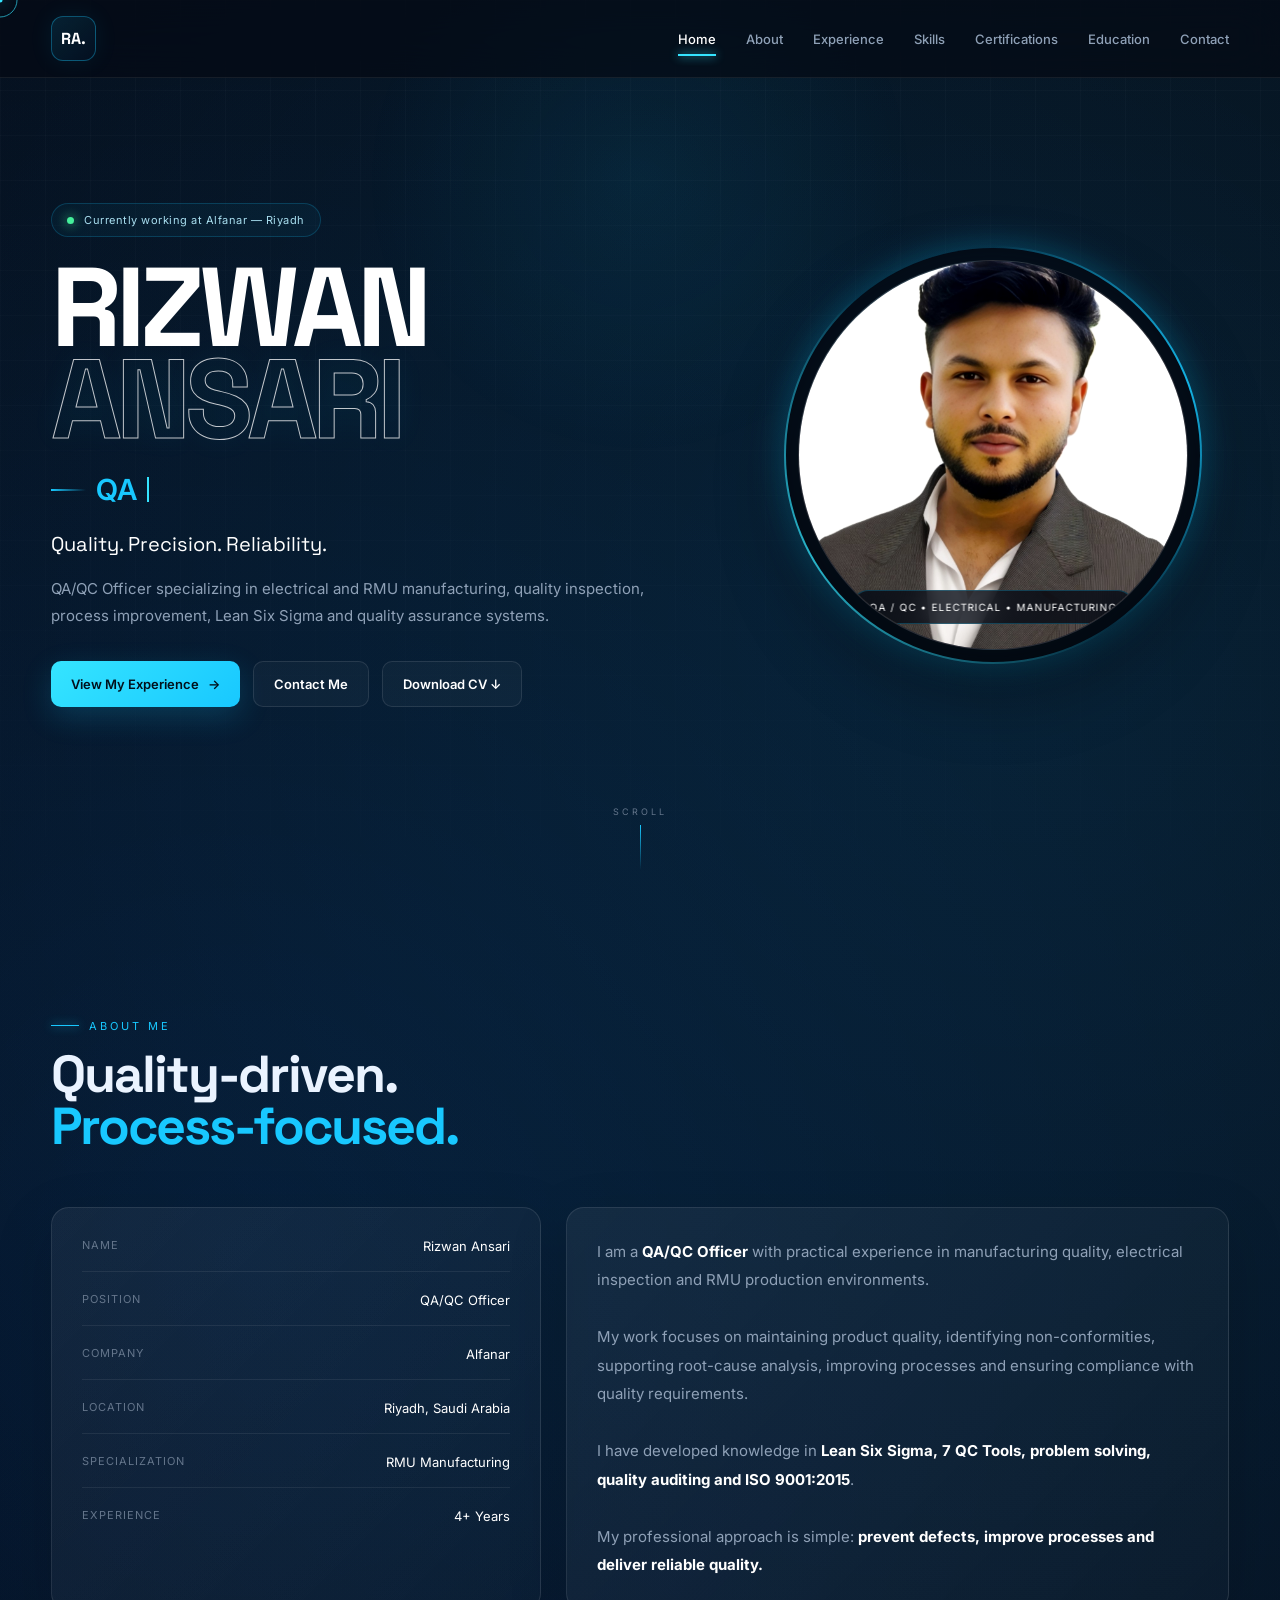
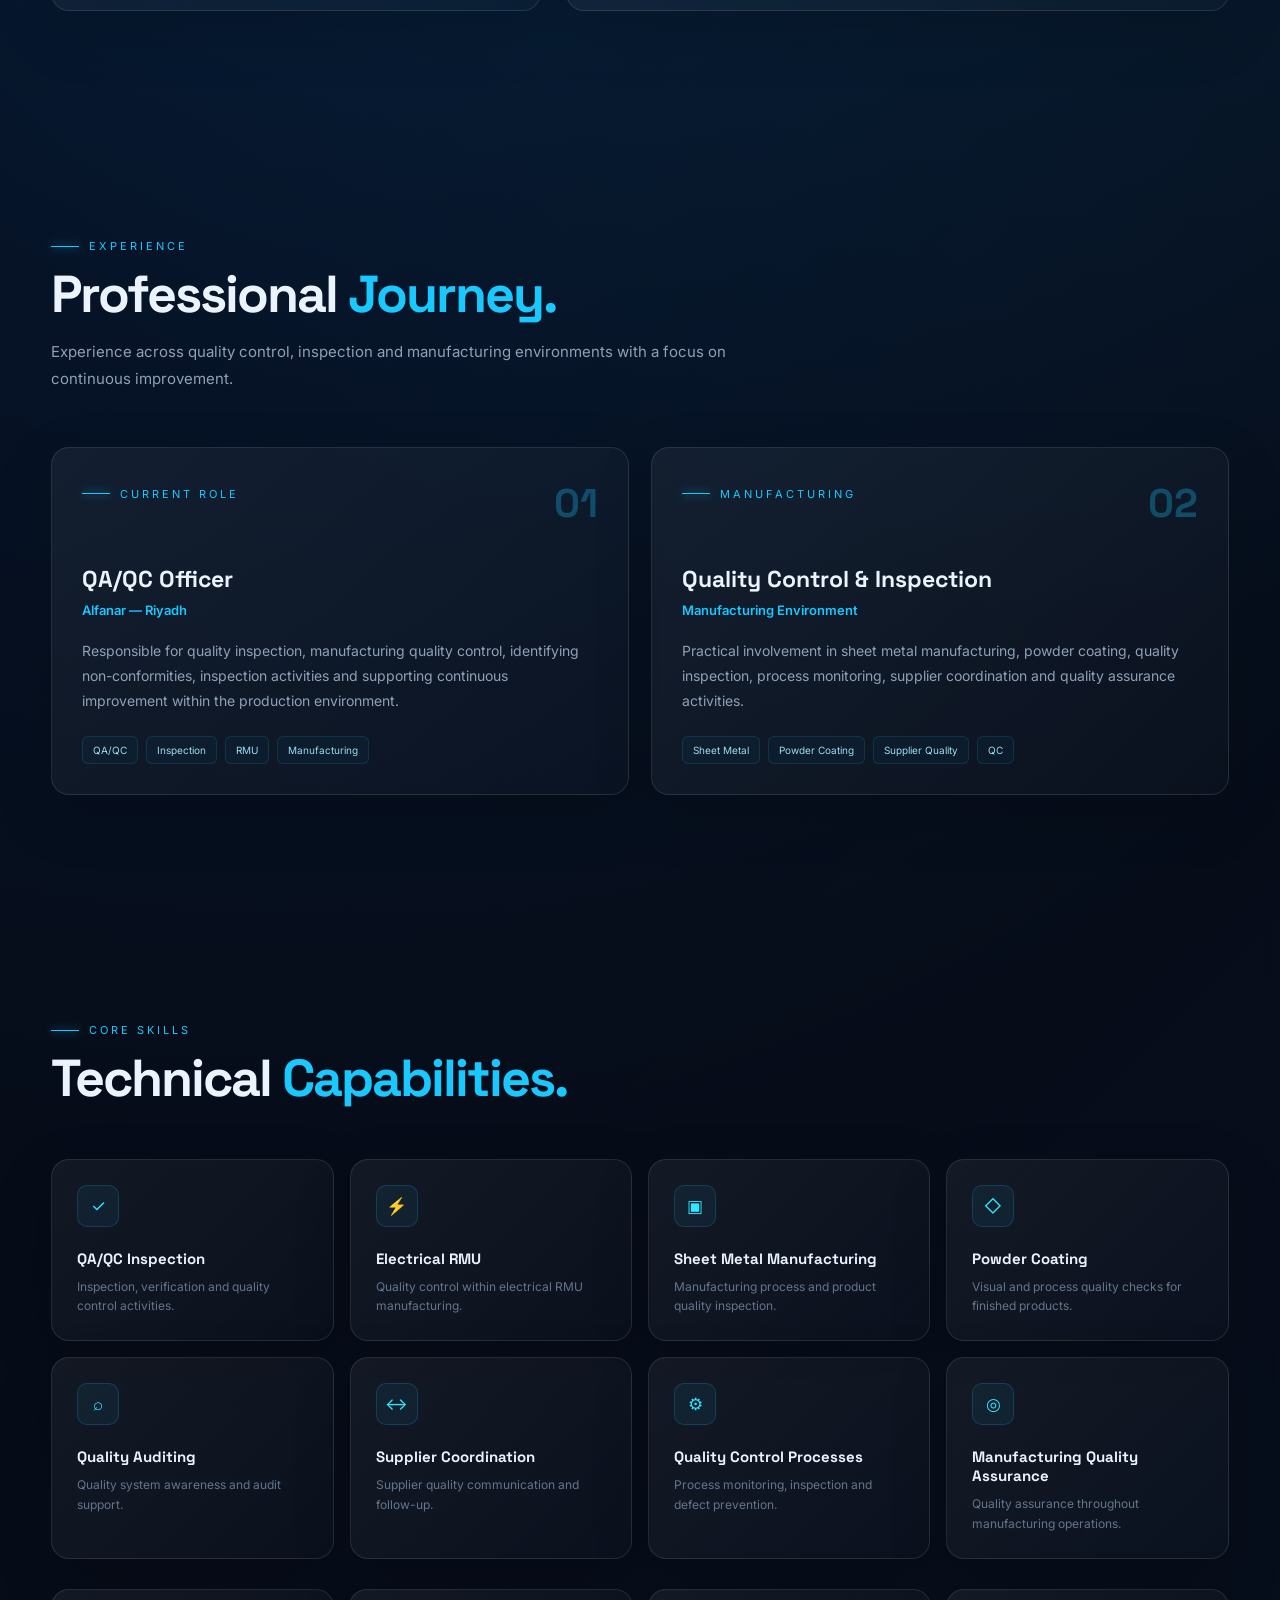
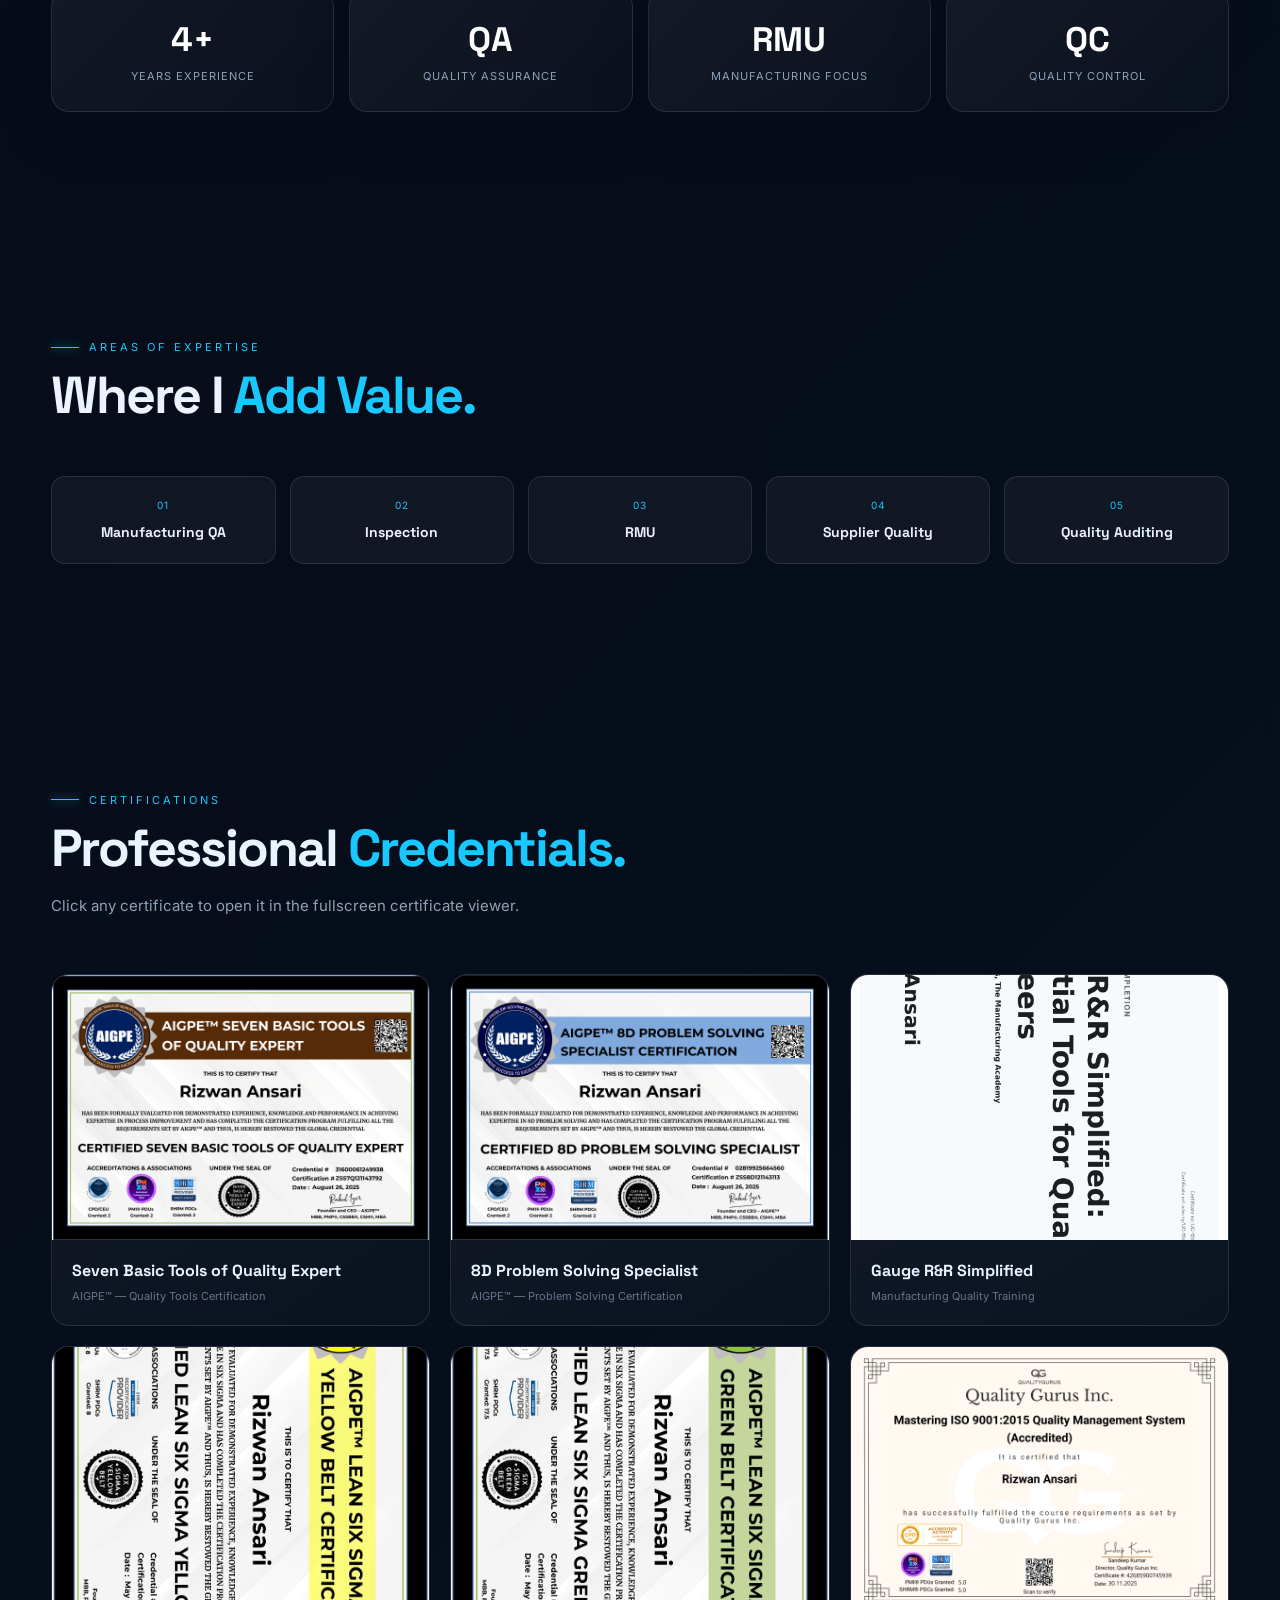
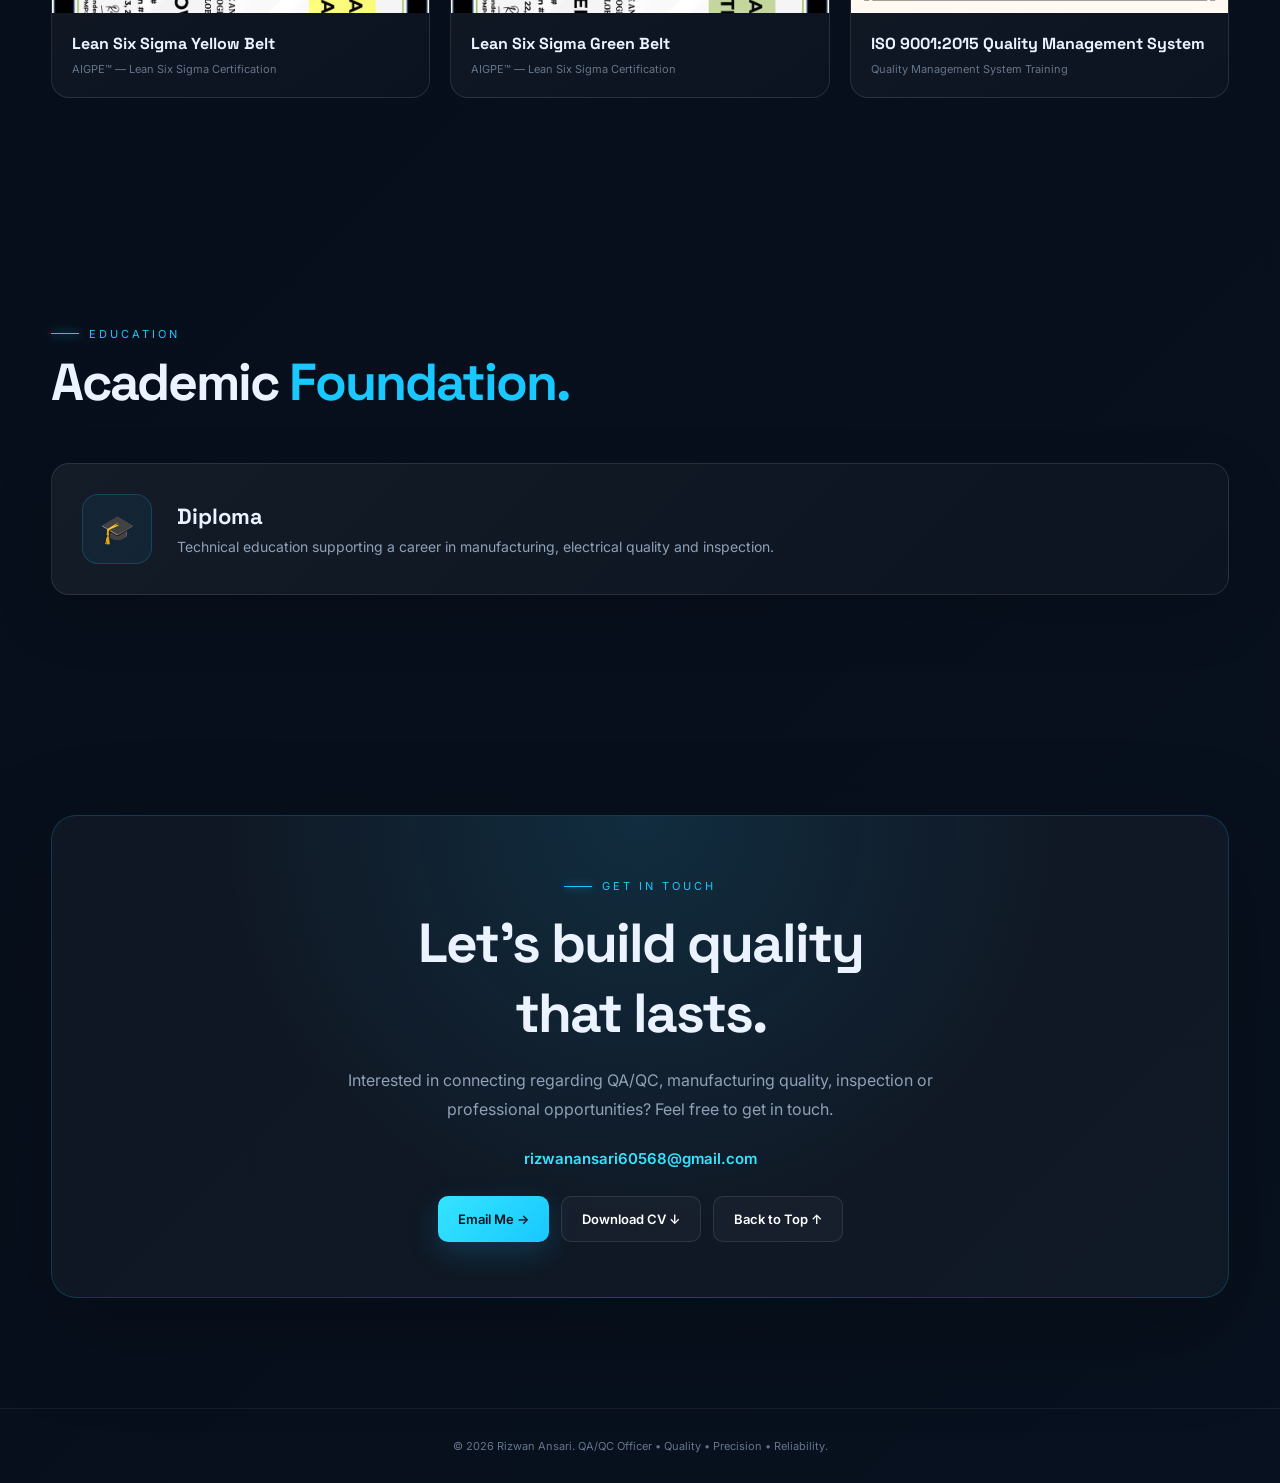
==== commit e43b94bc: "Update index.html" ====
--- a/index.html
+++ b/index.html
@@ -1,1360 +1,1104 @@
 <!DOCTYPE html>
 <html lang="en">
 <head>
-
 <meta charset="UTF-8">
 <meta name="viewport" content="width=device-width, initial-scale=1.0">
 
 <title>Rizwan Ansari | QA/QC Officer</title>
 
-<meta name="description"
-content="Professional portfolio of Rizwan Ansari, QA/QC Officer specializing in electrical and RMU manufacturing, quality control, Lean Six Sigma and ISO 9001:2015.">
+<meta name="description" content="Rizwan Ansari - QA/QC Officer specializing in electrical RMU manufacturing, quality control, Lean Six Sigma and ISO 9001:2015.">
 
 <link rel="preconnect" href="https://fonts.googleapis.com">
 <link rel="preconnect" href="https://fonts.gstatic.com" crossorigin>
 
-<link href="https://fonts.googleapis.com/css2?family=Inter:wght@400;500;600;700;800;900&family=Space+Grotesk:wght@400;500;600;700&display=swap" rel="stylesheet">
-
+<link href="https://fonts.googleapis.com/css2?family=Inter:wght@300;400;500;600;700;800&family=Space+Grotesk:wght@400;500;600;700&display=swap" rel="stylesheet">
 
 <style>
 
 /* =========================================================
+   ROOT
+========================================================= */
+
+:root{
+    --bg:#050914;
+    --bg2:#08111f;
+
+    --blue:#18c8ff;
+    --blue2:#087cff;
+    --cyan:#35e4ff;
+
+    --white:#ffffff;
+    --text:#eaf3ff;
+
+    --muted:#8fa1b7;
+    --muted2:#64758b;
+
+    --card:rgba(255,255,255,.045);
+    --card2:rgba(255,255,255,.025);
+
+    --border:rgba(255,255,255,.10);
+    --border-blue:rgba(24,200,255,.28);
+
+    --nav-height:78px;
+}
+
+/* =========================================================
    RESET
 ========================================================= */
 
-* {
-    margin: 0;
-    padding: 0;
-    box-sizing: border-box;
-}
-
-html {
-    scroll-behavior: smooth;
-}
-
-:root {
-    --bg: #050914;
-    --bg2: #08111f;
-
-    --blue: #18c8ff;
-    --blue2: #087cff;
-    --cyan: #35e4ff;
-
-    --white: #ffffff;
-    --text: #eaf3ff;
-
-    --muted: #8fa1b7;
-    --muted2: #64758b;
-
-    --card: rgba(255,255,255,0.045);
-    --border: rgba(255,255,255,0.10);
-}
-
-
-/* =========================================================
-   BODY
-========================================================= */
-
-body {
-
-    font-family:
-        "Inter",
-        Arial,
-        Helvetica,
-        sans-serif;
-
+*{
+    margin:0;
+    padding:0;
+    box-sizing:border-box;
+}
+
+html{
+    scroll-behavior:smooth;
+    scroll-padding-top:90px;
+}
+
+body{
+    font-family:"Inter",sans-serif;
+    color:var(--text);
     background:
-
-        radial-gradient(
-            circle at 85% 5%,
-            rgba(24,200,255,0.14),
-            transparent 25%
-        ),
-
-        radial-gradient(
-            circle at 10% 35%,
-            rgba(8,124,255,0.10),
-            transparent 30%
-        ),
-
-        radial-gradient(
-            circle at 70% 75%,
-            rgba(0,220,255,0.06),
-            transparent 30%
-        ),
-
-        linear-gradient(
-            135deg,
-            #03060d,
-            #07101d 50%,
-            #040812
-        );
-
-    color: var(--text);
-
-    line-height: 1.6;
-
-    overflow-x: hidden;
-
-    animation: pageEnter 1s ease both;
-}
-
-
-/* =========================================================
-   PAGE ENTRANCE
-========================================================= */
-
-@keyframes pageEnter {
-
-    from {
-        opacity: 0;
-    }
-
-    to {
-        opacity: 1;
-    }
-
-}
-
-
-/* =========================================================
-   TECHNICAL GRID
-========================================================= */
-
-body::before {
-
-    content: "";
-
-    position: fixed;
-
-    inset: 0;
+        radial-gradient(circle at 20% 20%,rgba(8,124,255,.12),transparent 30%),
+        radial-gradient(circle at 80% 10%,rgba(24,200,255,.10),transparent 28%),
+        linear-gradient(135deg,var(--bg),var(--bg2));
+    overflow-x:hidden;
+    min-height:100vh;
+}
+
+/* =========================================================
+   TECH GRID
+========================================================= */
+
+body::before{
+    content:"";
+    position:fixed;
+    inset:0;
+    pointer-events:none;
+    z-index:-3;
 
     background-image:
-
-        linear-gradient(
-            rgba(255,255,255,0.025) 1px,
-            transparent 1px
-        ),
-
-        linear-gradient(
-            90deg,
-            rgba(255,255,255,0.025) 1px,
-            transparent 1px
-        );
-
-    background-size: 55px 55px;
-
-    pointer-events: none;
-
-    z-index: -2;
-
-    animation:
-        gridMove 25s linear infinite;
-}
-
-
-@keyframes gridMove {
-
-    from {
-        background-position: 0 0;
-    }
-
-    to {
-        background-position: 55px 55px;
-    }
-
-}
-
-
-/* =========================================================
-   FLOATING GLOW
-========================================================= */
-
-body::after {
-
-    content: "";
-
-    position: fixed;
-
-    width: 500px;
-    height: 500px;
-
-    border-radius: 50%;
-
-    right: -250px;
-    top: 40%;
+        linear-gradient(rgba(255,255,255,.025) 1px,transparent 1px),
+        linear-gradient(90deg,rgba(255,255,255,.025) 1px,transparent 1px);
+
+    background-size:45px 45px;
+
+    mask-image:linear-gradient(
+        to bottom,
+        rgba(0,0,0,.9),
+        rgba(0,0,0,.2)
+    );
+}
+
+body::after{
+    content:"";
+    position:fixed;
+    width:600px;
+    height:600px;
+    border-radius:50%;
+    left:50%;
+    top:20%;
+    transform:translate(-50%,-50%);
+    background:radial-gradient(
+        circle,
+        rgba(24,200,255,.07),
+        transparent 65%
+    );
+    pointer-events:none;
+    z-index:-2;
+}
+
+/* =========================================================
+   LOADING SCREEN
+========================================================= */
+
+#loader{
+    position:fixed;
+    inset:0;
+    background:#030711;
+    display:flex;
+    align-items:center;
+    justify-content:center;
+    z-index:99999;
+    transition:opacity .8s ease,visibility .8s ease;
+}
+
+#loader.hide{
+    opacity:0;
+    visibility:hidden;
+}
+
+.loader-box{
+    text-align:center;
+}
+
+.loader-logo{
+    width:80px;
+    height:80px;
+    border:1px solid rgba(24,200,255,.5);
+    border-radius:20px;
+
+    display:flex;
+    align-items:center;
+    justify-content:center;
+
+    font-family:"Space Grotesk";
+    font-size:25px;
+    font-weight:700;
+
+    color:var(--blue);
+
+    box-shadow:
+        0 0 35px rgba(24,200,255,.15),
+        inset 0 0 25px rgba(24,200,255,.05);
+
+    margin:auto;
+
+    animation:loaderPulse 1.5s infinite;
+}
+
+.loader-text{
+    margin-top:20px;
+    color:var(--muted);
+    font-size:12px;
+    letter-spacing:4px;
+    text-transform:uppercase;
+}
+
+.loader-line{
+    width:160px;
+    height:2px;
+    background:rgba(255,255,255,.08);
+    margin:20px auto 0;
+    overflow:hidden;
+}
+
+.loader-line span{
+    display:block;
+    width:40%;
+    height:100%;
+    background:linear-gradient(90deg,var(--blue2),var(--cyan));
+    animation:loaderLine 1.2s infinite;
+}
+
+@keyframes loaderPulse{
+    50%{
+        transform:scale(1.05);
+        box-shadow:0 0 45px rgba(24,200,255,.28);
+    }
+}
+
+@keyframes loaderLine{
+    0%{transform:translateX(-150%)}
+    100%{transform:translateX(400%)}
+}
+
+/* =========================================================
+   SCROLL PROGRESS
+========================================================= */
+
+#progressBar{
+    position:fixed;
+    top:0;
+    left:0;
+    width:0;
+    height:3px;
+    background:linear-gradient(90deg,var(--blue2),var(--cyan));
+    z-index:10001;
+    box-shadow:0 0 15px rgba(24,200,255,.8);
+}
+
+/* =========================================================
+   CURSOR
+========================================================= */
+
+.cursor-dot,
+.cursor-ring{
+    position:fixed;
+    top:0;
+    left:0;
+    pointer-events:none;
+    z-index:100000;
+    border-radius:50%;
+    transform:translate(-50%,-50%);
+}
+
+.cursor-dot{
+    width:5px;
+    height:5px;
+    background:var(--cyan);
+    box-shadow:0 0 15px var(--cyan);
+}
+
+.cursor-ring{
+    width:35px;
+    height:35px;
+    border:1px solid rgba(53,228,255,.65);
+    transition:
+        width .25s ease,
+        height .25s ease,
+        border-color .25s ease,
+        background .25s ease;
+}
+
+body.cursor-hover .cursor-ring{
+    width:55px;
+    height:55px;
+    border-color:rgba(53,228,255,.9);
+    background:rgba(53,228,255,.06);
+}
+
+/* =========================================================
+   NAVIGATION
+========================================================= */
+
+nav{
+    position:fixed;
+    top:0;
+    left:0;
+    right:0;
+
+    height:var(--nav-height);
+
+    z-index:1000;
+
+    display:flex;
+    align-items:center;
+
+    background:rgba(5,9,20,.68);
+    border-bottom:1px solid rgba(255,255,255,.07);
+
+    backdrop-filter:blur(20px);
+    -webkit-backdrop-filter:blur(20px);
+
+    transition:.3s ease;
+}
+
+nav.scrolled{
+    background:rgba(5,9,20,.9);
+    box-shadow:0 10px 40px rgba(0,0,0,.25);
+}
+
+.nav-inner{
+    width:min(1180px,92%);
+    margin:auto;
+
+    display:flex;
+    align-items:center;
+    justify-content:space-between;
+}
+
+.logo{
+    text-decoration:none;
+    color:white;
+
+    width:45px;
+    height:45px;
+
+    border-radius:12px;
+
+    display:flex;
+    align-items:center;
+    justify-content:center;
+
+    font-family:"Space Grotesk";
+    font-weight:700;
+
+    border:1px solid rgba(24,200,255,.35);
+
+    background:linear-gradient(
+        135deg,
+        rgba(24,200,255,.12),
+        rgba(8,124,255,.04)
+    );
+
+    box-shadow:0 0 25px rgba(24,200,255,.08);
+
+    transition:.3s ease;
+}
+
+.logo:hover{
+    transform:translateY(-2px) rotate(2deg);
+    box-shadow:0 0 30px rgba(24,200,255,.25);
+}
+
+.nav-links{
+    display:flex;
+    align-items:center;
+    gap:30px;
+}
+
+.nav-links a{
+    position:relative;
+
+    color:var(--muted);
+    text-decoration:none;
+
+    font-size:13px;
+    font-weight:500;
+
+    transition:.3s ease;
+}
+
+.nav-links a::after{
+    content:"";
+    position:absolute;
+    left:50%;
+    bottom:-9px;
+
+    width:0;
+    height:2px;
+
+    background:var(--cyan);
+    box-shadow:0 0 10px var(--cyan);
+
+    transform:translateX(-50%);
+
+    transition:.3s ease;
+}
+
+.nav-links a:hover,
+.nav-links a.active{
+    color:white;
+}
+
+.nav-links a:hover::after,
+.nav-links a.active::after{
+    width:100%;
+}
+
+.menu-btn{
+    display:none;
+
+    width:42px;
+    height:42px;
+
+    border:1px solid var(--border);
+    border-radius:10px;
+
+    background:var(--card);
+    color:white;
+
+    cursor:pointer;
+
+    font-size:20px;
+}
+
+/* =========================================================
+   COMMON
+========================================================= */
+
+.container{
+    width:min(1180px,92%);
+    margin:auto;
+}
+
+section{
+    position:relative;
+    padding:110px 0;
+    scroll-margin-top:80px;
+}
+
+.section-head{
+    margin-bottom:55px;
+}
+
+.section-label{
+    display:inline-flex;
+    align-items:center;
+    gap:10px;
+
+    font-size:11px;
+    letter-spacing:3px;
+    text-transform:uppercase;
+
+    color:var(--blue);
+    margin-bottom:15px;
+}
+
+.section-label::before{
+    content:"";
+    width:28px;
+    height:1px;
+    background:var(--blue);
+    box-shadow:0 0 10px var(--blue);
+}
+
+.section-title{
+    font-family:"Space Grotesk";
+    font-size:clamp(32px,5vw,52px);
+    line-height:1;
+    letter-spacing:-2px;
+}
+
+.section-title span{
+    color:var(--blue);
+}
+
+.section-description{
+    margin-top:18px;
+    max-width:700px;
+    color:var(--muted);
+    line-height:1.8;
+    font-size:15px;
+}
+
+/* =========================================================
+   HERO
+========================================================= */
+
+.hero{
+    min-height:100vh;
+    display:flex;
+    align-items:center;
+    padding-top:120px;
+    overflow:hidden;
+}
+
+.hero-grid{
+    display:grid;
+    grid-template-columns:1.15fr .85fr;
+    gap:70px;
+    align-items:center;
+}
+
+.status{
+    display:inline-flex;
+    align-items:center;
+    gap:10px;
+
+    padding:9px 15px;
+
+    border-radius:50px;
+
+    border:1px solid rgba(24,200,255,.2);
+    background:rgba(24,200,255,.045);
+
+    color:#a9dff0;
+
+    font-size:11px;
+    letter-spacing:.5px;
+
+    margin-bottom:25px;
+}
+
+.status-dot{
+    width:7px;
+    height:7px;
+    border-radius:50%;
+    background:#45ef9b;
+    box-shadow:0 0 12px #45ef9b;
+    animation:statusPulse 1.5s infinite;
+}
+
+@keyframes statusPulse{
+    50%{
+        transform:scale(1.35);
+        opacity:.5;
+    }
+}
+
+.hero h1{
+    font-family:"Space Grotesk";
+    font-size:clamp(60px,9vw,112px);
+    line-height:.82;
+    letter-spacing:-6px;
+    margin-bottom:25px;
+}
+
+.hero h1 .first{
+    display:block;
+    color:white;
+}
+
+.hero h1 .last{
+    display:block;
+    color:transparent;
+    -webkit-text-stroke:1px rgba(255,255,255,.75);
+    text-shadow:0 0 30px rgba(24,200,255,.06);
+}
+
+.hero-role{
+    font-size:clamp(18px,3vw,29px);
+    font-weight:600;
+
+    color:var(--blue);
+
+    min-height:38px;
+
+    display:flex;
+    align-items:center;
+    gap:10px;
+}
+
+.hero-role::before{
+    content:"";
+    width:35px;
+    height:2px;
+    background:linear-gradient(90deg,var(--blue),transparent);
+}
+
+.typing-cursor{
+    display:inline-block;
+    width:2px;
+    height:25px;
+    background:var(--cyan);
+    animation:blink .8s infinite;
+}
+
+@keyframes blink{
+    50%{opacity:0}
+}
+
+.hero-tagline{
+    font-family:"Space Grotesk";
+    font-size:20px;
+    margin-top:22px;
+    color:white;
+}
+
+.hero-description{
+    color:var(--muted);
+    line-height:1.8;
+    max-width:650px;
+    margin-top:18px;
+    font-size:15px;
+}
+
+.hero-buttons{
+    display:flex;
+    gap:13px;
+    flex-wrap:wrap;
+    margin-top:32px;
+}
+
+.btn{
+    position:relative;
+    overflow:hidden;
+
+    display:inline-flex;
+    align-items:center;
+    justify-content:center;
+    gap:9px;
+
+    padding:14px 20px;
+
+    border-radius:10px;
+
+    text-decoration:none;
+
+    font-size:13px;
+    font-weight:600;
+
+    transition:
+        transform .25s ease,
+        box-shadow .25s ease,
+        border-color .25s ease;
+
+    cursor:pointer;
+}
+
+.btn::before{
+    content:"";
+    position:absolute;
+    top:0;
+    left:-120%;
+    width:70%;
+    height:100%;
+
+    background:linear-gradient(
+        90deg,
+        transparent,
+        rgba(255,255,255,.25),
+        transparent
+    );
+
+    transform:skewX(-20deg);
+    transition:.6s ease;
+}
+
+.btn:hover::before{
+    left:140%;
+}
+
+.btn-primary{
+    color:#02101b;
+    background:linear-gradient(
+        135deg,
+        var(--cyan),
+        var(--blue)
+    );
+
+    box-shadow:
+        0 10px 30px rgba(24,200,255,.18);
+}
+
+.btn-primary:hover{
+    transform:translateY(-3px);
+    box-shadow:
+        0 15px 40px rgba(24,200,255,.28);
+}
+
+.btn-outline{
+    color:white;
+    border:1px solid var(--border);
+    background:rgba(255,255,255,.03);
+}
+
+.btn-outline:hover{
+    transform:translateY(-3px);
+    border-color:var(--border-blue);
+    background:rgba(24,200,255,.06);
+}
+
+.hero-scroll{
+    position:absolute;
+    bottom:30px;
+    left:50%;
+    transform:translateX(-50%);
+
+    display:flex;
+    flex-direction:column;
+    align-items:center;
+    gap:8px;
+
+    color:var(--muted2);
+
+    font-size:9px;
+    letter-spacing:3px;
+    text-transform:uppercase;
+}
+
+.scroll-line{
+    width:1px;
+    height:45px;
+    background:linear-gradient(
+        var(--blue),
+        transparent
+    );
+
+    animation:scrollLine 1.5s infinite;
+}
+
+@keyframes scrollLine{
+    50%{transform:translateY(8px)}
+}
+
+/* =========================================================
+   PROFILE
+========================================================= */
+
+.profile-wrap{
+    position:relative;
+    width:min(390px,80vw);
+    aspect-ratio:1;
+    margin:auto;
+}
+
+.profile-ring{
+    position:absolute;
+    inset:-14px;
+
+    border-radius:50%;
+
+    background:conic-gradient(
+        from 0deg,
+        transparent 0deg,
+        var(--blue) 70deg,
+        transparent 145deg,
+        var(--cyan) 240deg,
+        transparent 320deg
+    );
+
+    animation:spinRing 8s linear infinite;
+
+    filter:drop-shadow(0 0 18px rgba(24,200,255,.3));
+}
+
+.profile-ring::after{
+    content:"";
+    position:absolute;
+    inset:2px;
+
+    border-radius:50%;
+
+    background:var(--bg);
+}
+
+@keyframes spinRing{
+    to{transform:rotate(360deg)}
+}
+
+.profile-card{
+    position:absolute;
+    inset:0;
+
+    border-radius:50%;
+
+    overflow:hidden;
+
+    border:1px solid rgba(255,255,255,.12);
 
     background:
         radial-gradient(
-            circle,
-            rgba(24,200,255,0.08),
-            transparent 70%
-        );
-
-    pointer-events: none;
-
-    z-index: -1;
-
-    animation:
-        floatingGlow 8s ease-in-out infinite alternate;
-}
-
-
-@keyframes floatingGlow {
-
-    0% {
-        transform:
-            translate(0,0)
-            scale(1);
-
-        opacity: .45;
-    }
-
-    100% {
-        transform:
-            translate(-80px,60px)
-            scale(1.25);
-
-        opacity: .9;
-    }
-
-}
-
-
-/* =========================================================
-   SCROLLBAR
-========================================================= */
-
-::-webkit-scrollbar {
-    width: 8px;
-}
-
-::-webkit-scrollbar-track {
-    background: #03060d;
-}
-
-::-webkit-scrollbar-thumb {
-
-    background:
-        linear-gradient(
-            var(--blue),
-            var(--blue2)
-        );
-
-    border-radius: 20px;
-}
-
-
-/* =========================================================
-   SCROLL PROGRESS
-========================================================= */
-
-#progressBar {
-
-    position: fixed;
-
-    top: 0;
-    left: 0;
-
-    width: 0%;
-
-    height: 3px;
-
-    background:
-        linear-gradient(
-            90deg,
-            var(--blue),
-            var(--cyan),
-            var(--blue2)
-        );
-
-    z-index: 99999;
+            circle at 30% 20%,
+            rgba(24,200,255,.15),
+            transparent 45%
+        ),
+        rgba(255,255,255,.04);
 
     box-shadow:
-        0 0 15px rgba(24,200,255,.8);
-}
-
-
-/* =========================================================
-   CURSOR GLOW
-========================================================= */
-
-.cursor-glow {
-
-    position: fixed;
-
-    width: 180px;
-    height: 180px;
-
-    border-radius: 50%;
-
-    pointer-events: none;
-
-    background:
-        radial-gradient(
-            circle,
-            rgba(24,200,255,.10),
-            transparent 65%
-        );
-
-    transform:
-        translate(-50%,-50%);
-
-    z-index: 9998;
-
-    opacity: 0;
-
-    transition: opacity .3s ease;
-
-    mix-blend-mode: screen;
-}
-
-
-/* =========================================================
-   NAVIGATION
-========================================================= */
-
-nav {
-
-    position: fixed;
-
-    top: 0;
-    left: 0;
-
-    width: 100%;
-
-    padding: 19px 7%;
-
-    display: flex;
-
-    align-items: center;
-
-    justify-content: space-between;
-
-    background:
-        rgba(3,7,15,.78);
-
-    backdrop-filter:
-        blur(22px);
-
-    -webkit-backdrop-filter:
-        blur(22px);
-
-    border-bottom:
-        1px solid rgba(255,255,255,.07);
-
-    z-index: 9999;
-}
-
-
-.logo {
-
-    font-family:
-        "Space Grotesk",
-        sans-serif;
-
-    font-size: 25px;
-
-    font-weight: 800;
-
-    letter-spacing: -1.5px;
-
-    color: white;
-}
-
-
-.logo span {
-    color: var(--blue);
-}
-
-
-.nav-links {
-
-    display: flex;
-
-    gap: 27px;
-
-    list-style: none;
-}
-
-
-.nav-links a {
-
-    color: #9baabd;
-
-    text-decoration: none;
-
-    font-size: 13px;
-
-    font-weight: 700;
-
-    transition: .3s;
-
-    position: relative;
-}
-
-
-.nav-links a::after {
-
-    content: "";
-
-    position: absolute;
-
-    left: 0;
-
-    bottom: -8px;
-
-    width: 0;
-
-    height: 2px;
-
-    background: var(--blue);
-
-    transition: .3s;
-
-    box-shadow:
-        0 0 10px var(--blue);
-}
-
-
-.nav-links a:hover,
-.nav-links a.active {
-
-    color: white;
-}
-
-
-.nav-links a:hover::after,
-.nav-links a.active::after {
-
-    width: 100%;
-}
-
-
-.menu-btn {
-
-    display: none;
-
-    background: none;
-
-    border: none;
-
-    color: white;
-
-    font-size: 27px;
-
-    cursor: pointer;
-}
-
-
-/* =========================================================
-   GENERAL
-========================================================= */
-
-section {
-
-    padding:
-        120px 7%;
-
-    position: relative;
-}
-
-
-.container {
-
-    max-width: 1200px;
-
-    margin: auto;
-}
-
-
-.section-title {
-
-    margin-bottom: 55px;
-}
-
-
-.section-label {
-
-    color: var(--blue);
-
-    font-size: 12px;
-
-    font-weight: 900;
-
-    text-transform: uppercase;
-
-    letter-spacing: 3px;
-
-    margin-bottom: 13px;
-}
-
-
-.section-title h2 {
-
-    font-family:
-        "Space Grotesk",
-        sans-serif;
-
-    font-size:
-        clamp(38px,5vw,64px);
-
-    line-height: 1;
-
-    letter-spacing: -3px;
-
-    color: white;
-
-    transition:
-        transform .5s ease;
-}
-
-
-.section-title:hover h2 {
-    transform: translateX(6px);
-}
-
-
-.section-title p {
-
-    color: var(--muted);
-
-    max-width: 680px;
-
-    margin-top: 20px;
-
-    font-size: 16px;
-}
-
-
-/* =========================================================
-   HERO
-========================================================= */
-
-.hero {
-
-    min-height: 100vh;
-
-    display: flex;
-
-    align-items: center;
-
-    padding-top: 150px;
-
-    position: relative;
-
-    overflow: hidden;
-}
-
-
-.hero::before {
-
-    content: "";
-
-    position: absolute;
-
-    width: 450px;
-    height: 450px;
-
-    left: -250px;
-    top: 30%;
-
-    background:
-        radial-gradient(
-            circle,
-            rgba(8,124,255,.13),
-            transparent 70%
-        );
-
-    pointer-events: none;
-}
-
-
-.hero::after {
-
-    content: "";
-
-    position: absolute;
-
-    left: 0;
-    right: 0;
-
-    top: -100px;
-
-    height: 1px;
-
-    background:
-        linear-gradient(
-            90deg,
-            transparent,
-            rgba(24,200,255,.45),
-            transparent
-        );
-
-    animation:
-        heroScan 7s linear infinite;
-
-    pointer-events: none;
-}
-
-
-@keyframes heroScan {
-
-    0% {
-        transform: translateY(0);
-        opacity: 0;
-    }
-
-    20% {
-        opacity: 1;
-    }
-
-    80% {
-        opacity: 1;
-    }
-
-    100% {
-        transform: translateY(100vh);
-        opacity: 0;
-    }
-
-}
-
-
-.hero-layout {
-
-    display: flex;
-
-    align-items: center;
-
-    justify-content: space-between;
-
-    gap: 70px;
-}
-
-
-.hero-content {
-
-    max-width: 790px;
-}
-
-
-/* =========================================================
-   STATUS
-========================================================= */
-
-.status {
-
-    display: inline-flex;
-
-    align-items: center;
-
-    gap: 10px;
-
-    padding:
-        9px 16px;
-
-    border:
-        1px solid rgba(24,200,255,.22);
-
-    background:
-        rgba(24,200,255,.055);
-
-    border-radius: 50px;
-
-    color: #aebfd1;
-
-    font-size: 12px;
-
-    font-weight: 600;
-
-    margin-bottom: 28px;
-
-    box-shadow:
-        0 0 30px rgba(24,200,255,.04);
-
-    animation:
-        heroReveal .9s cubic-bezier(.16,1,.3,1) .15s both;
-}
-
-
-.status-dot {
-
-    width: 8px;
-    height: 8px;
-
-    background: #1eea91;
-
-    border-radius: 50%;
-
-    box-shadow:
-        0 0 15px #1eea91;
-
-    animation:
-        statusPulse 2s infinite;
-}
-
-
-@keyframes statusPulse {
-
-    0%,
-    100% {
-        transform: scale(1);
-        opacity: 1;
-    }
-
-    50% {
-        transform: scale(1.35);
-        opacity: .6;
-    }
-
-}
-
-
-/* =========================================================
-   HERO TEXT
-========================================================= */
-
-.hero h1 {
-
-    font-family:
-        "Space Grotesk",
-        sans-serif;
-
-    font-size:
-        clamp(58px,9vw,120px);
-
-    line-height: .84;
-
-    letter-spacing: -7px;
-
-    font-weight: 900;
-
-    margin-bottom: 30px;
-
-    animation:
-        heroReveal 1s cubic-bezier(.16,1,.3,1) .25s both;
-}
-
-
-.hero h1 span {
-
-    display: block;
-
-    color: transparent;
-
-    -webkit-text-stroke:
-        1px rgba(255,255,255,.42);
-
-    transition:
-        color .4s ease,
-        -webkit-text-stroke .4s ease;
-}
-
-
-.hero h1:hover span {
-
-    color: rgba(24,200,255,.08);
-
-    -webkit-text-stroke:
-        1px rgba(24,200,255,.7);
-}
-
-
-.hero-role {
-
-    font-family:
-        "Space Grotesk",
-        sans-serif;
-
-    font-size:
-        clamp(21px,3vw,34px);
-
-    color: var(--blue);
-
-    font-weight: 800;
-
-    letter-spacing: 2px;
-
-    margin-bottom: 17px;
-
-    animation:
-        heroReveal .9s cubic-bezier(.16,1,.3,1) .4s both;
-}
-
-
-.hero-tagline {
-
-    font-family:
-        "Space Grotesk",
-        sans-serif;
-
-    font-size:
-        clamp(22px,3vw,34px);
-
-    font-weight: 700;
-
-    color: white;
-
-    margin-bottom: 20px;
-
-    animation:
-        heroReveal .9s cubic-bezier(.16,1,.3,1) .5s both;
-}
-
-
-.hero-description {
-
-    max-width: 720px;
-
-    color: var(--muted);
-
-    font-size: 16px;
-
-    line-height: 1.9;
-
-    margin-bottom: 35px;
-
-    animation:
-        heroReveal .9s cubic-bezier(.16,1,.3,1) .6s both;
-}
-
-
-@keyframes heroReveal {
-
-    from {
-
-        opacity: 0;
-
-        transform:
-            translateY(35px);
-
-        filter:
-            blur(8px);
-    }
-
-    to {
-
-        opacity: 1;
-
-        transform:
-            translateY(0);
-
-        filter:
-            blur(0);
-    }
-
-}
-
-
-/* =========================================================
-   PHOTO
-========================================================= */
-
-.photo-wrapper {
-
-    position: relative;
-
-    flex-shrink: 0;
-
-    animation:
-        photoFloat 6s ease-in-out infinite,
-        heroReveal 1s cubic-bezier(.16,1,.3,1) .35s both;
-}
-
-
-.photo-wrapper::before {
-
-    content: "";
-
-    position: absolute;
-
-    inset: -12px;
-
-    border-radius: 35px;
-
-    border:
-        1px solid rgba(24,200,255,.18);
-
-    pointer-events: none;
-
-    animation:
-        photoBorder 4s ease-in-out infinite alternate;
-}
-
-
-.photo-wrapper::after {
-
-    content: "";
-
-    position: absolute;
-
-    width: 130px;
-    height: 130px;
-
-    right: -45px;
-    bottom: -40px;
-
-    background:
-        radial-gradient(
-            circle,
-            rgba(24,200,255,.25),
-            transparent 70%
-        );
-
-    filter:
-        blur(15px);
-
-    pointer-events: none;
-}
-
-
-@keyframes photoFloat {
-
-    0%,
-    100% {
-        transform:
-            translateY(0)
-            rotate(0);
-    }
-
-    50% {
-        transform:
-            translateY(-10px)
-            rotate(.5deg);
-    }
-
-}
-
-
-@keyframes photoBorder {
-
-    from {
-
-        transform:
-            scale(1);
-
-        opacity: .5;
-    }
-
-    to {
-
-        transform:
-            scale(1.025);
-
-        opacity: 1;
-    }
-
-}
-
-
-.profile-photo {
-
-    width: 330px;
-
-    height: 410px;
-
-    object-fit: cover;
-
-    object-position: center top;
-
-    border-radius: 28px;
-
-    border:
-        1px solid rgba(24,200,255,.35);
-
-    box-shadow:
-
-        0 0 60px rgba(24,200,255,.10),
-
-        0 35px 100px rgba(0,0,0,.55);
-
-    background:
-        rgba(255,255,255,.03);
-
-    display: block;
-
-    transition:
-        transform .5s ease,
-        box-shadow .5s ease;
-}
-
-
-.photo-wrapper:hover .profile-photo {
-
-    transform:
-        scale(1.025);
-
-    box-shadow:
-
-        0 0 80px rgba(24,200,255,.20),
-
-        0 40px 110px rgba(0,0,0,.6);
-}
-
-
-/* =========================================================
-   BUTTONS
-========================================================= */
-
-.buttons {
-
-    display: flex;
-
-    flex-wrap: wrap;
-
-    gap: 13px;
-
-    animation:
-        heroReveal .9s cubic-bezier(.16,1,.3,1) .7s both;
-}
-
-
-.btn {
-
-    display: inline-flex;
-
-    align-items: center;
-
-    justify-content: center;
-
-    padding:
-        13px 22px;
-
-    border-radius: 10px;
-
-    text-decoration: none;
-
-    font-size: 14px;
-
-    font-weight: 800;
-
-    transition:
-        transform .3s ease,
-        box-shadow .3s ease,
-        border-color .3s ease,
-        color .3s ease;
-
-    cursor: pointer;
-
-    position: relative;
-
-    overflow: hidden;
-
-    isolation: isolate;
-}
-
-
-.btn::before {
-
-    content: "";
-
-    position: absolute;
-
-    top: 0;
-    left: -120%;
-
-    width: 70%;
-    height: 100%;
-
-    background:
-        linear-gradient(
-            90deg,
-            transparent,
-            rgba(255,255,255,.25),
-            transparent
-        );
-
-    transform:
-        skewX(-20deg);
-
-    transition: .7s;
-
-    z-index: -1;
-}
-
-
-.btn:hover::before {
-    left: 140%;
-}
-
-
-.btn-primary {
+        0 30px 80px rgba(0,0,0,.45),
+        0 0 50px rgba(24,200,255,.08);
+
+    transform-style:preserve-3d;
+}
+
+.profile-card img{
+    width:100%;
+    height:100%;
+    object-fit:cover;
+
+    display:block;
+
+    filter:saturate(.9) contrast(1.04);
+
+    transition:.6s ease;
+}
+
+.profile-card:hover img{
+    transform:scale(1.05);
+}
+
+.profile-badge{
+    position:absolute;
+    bottom:25px;
+    left:50%;
+    transform:translateX(-50%);
+
+    padding:10px 17px;
+
+    border-radius:50px;
+
+    background:rgba(5,9,20,.78);
+    border:1px solid rgba(24,200,255,.25);
+
+    backdrop-filter:blur(15px);
+
+    color:white;
+
+    font-size:10px;
+    letter-spacing:1px;
+    white-space:nowrap;
+}
+
+/* =========================================================
+   ABOUT
+========================================================= */
+
+.about-grid{
+    display:grid;
+    grid-template-columns:.85fr 1.15fr;
+    gap:25px;
+}
+
+.glass-card{
+    position:relative;
+    overflow:hidden;
+
+    padding:30px;
+
+    border:1px solid var(--border);
+    border-radius:18px;
 
     background:
         linear-gradient(
             135deg,
-            var(--blue),
-            var(--blue2)
+            rgba(255,255,255,.055),
+            rgba(255,255,255,.018)
         );
 
-    color: white;
-
-    box-shadow:
-        0 10px 40px rgba(24,200,255,.17);
-}
-
-
-.btn-primary:hover {
-
-    transform:
-        translateY(-4px);
-
-    box-shadow:
-        0 15px 50px rgba(24,200,255,.35);
-}
-
-
-.btn-outline {
-
-    color: white;
-
-    border:
-        1px solid var(--border);
-
-    background:
-        rgba(255,255,255,.035);
-}
-
-
-.btn-outline:hover {
-
-    border-color:
-        rgba(24,200,255,.6);
-
-    color: var(--blue);
-
-    transform:
-        translateY(-4px);
-
-    background:
-        rgba(24,200,255,.05);
-}
-
-
-/* =========================================================
-   ABOUT
-========================================================= */
-
-.about-grid {
-
-    display: grid;
-
-    grid-template-columns:
-        1.1fr .9fr;
-
-    gap: 70px;
-
-    align-items: center;
-}
-
-
-.about-text p {
-
-    color: var(--muted);
-
-    font-size: 16px;
-
-    line-height: 1.9;
-
-    margin-bottom: 20px;
-}
-
-
-.highlight {
-
-    color: white;
-
-    font-weight: 700;
-}
-
-
-.about-card {
-
-    padding: 36px;
-
-    border:
-        1px solid var(--border);
+    box-shadow:0 20px 60px rgba(0,0,0,.15);
+
+    transition:
+        transform .35s ease,
+        border-color .35s ease,
+        box-shadow .35s ease;
+}
+
+.glass-card::before{
+    content:"";
+    position:absolute;
+    inset:0;
 
     background:
         linear-gradient(
-            145deg,
-            rgba(255,255,255,.06),
-            rgba(255,255,255,.018)
+            120deg,
+            transparent 35%,
+            rgba(53,228,255,.07),
+            transparent 65%
         );
 
-    border-radius: 24px;
-
-    backdrop-filter:
-        blur(18px);
-
-    box-shadow:
-        0 30px 80px rgba(0,0,0,.25);
-
-    transition:
-        transform .4s ease,
-        border-color .4s ease;
-}
-
-
-.about-card:hover {
-
-    transform:
-        translateY(-6px);
-
-    border-color:
-        rgba(24,200,255,.35);
-}
-
-
-.about-card h3 {
-
-    font-family:
-        "Space Grotesk",
-        sans-serif;
-
-    font-size: 23px;
-
-    margin-bottom: 20px;
-}
-
-
-.info-row {
-
-    padding:
-        15px 0;
-
-    border-bottom:
-        1px solid rgba(255,255,255,.07);
-
-    display: flex;
-
-    justify-content: space-between;
-
-    gap: 20px;
-
-    font-size: 14px;
-}
-
-
-.info-row:last-child {
-    border-bottom: none;
-}
-
-
-.info-row span:first-child {
-    color: var(--muted2);
-}
-
-
-.info-row span:last-child {
-
-    color: white;
-
-    text-align: right;
-
-    font-weight: 600;
-}
-
+    transform:translateX(-100%);
+    transition:.8s ease;
+}
+
+.glass-card:hover::before{
+    transform:translateX(100%);
+}
+
+.glass-card:hover{
+    border-color:rgba(24,200,255,.22);
+    box-shadow:0 25px 70px rgba(0,0,0,.25);
+}
+
+.info-list{
+    display:flex;
+    flex-direction:column;
+    gap:20px;
+}
+
+.info-item{
+    display:flex;
+    justify-content:space-between;
+    gap:20px;
+
+    padding-bottom:17px;
+    border-bottom:1px solid rgba(255,255,255,.07);
+}
+
+.info-item:last-child{
+    border-bottom:0;
+    padding-bottom:0;
+}
+
+.info-label{
+    color:var(--muted2);
+    font-size:11px;
+    text-transform:uppercase;
+    letter-spacing:1px;
+}
+
+.info-value{
+    text-align:right;
+    font-size:13px;
+    color:white;
+}
+
+.about-text{
+    color:var(--muted);
+    line-height:1.9;
+    font-size:15px;
+}
+
+.about-text strong{
+    color:white;
+}
 
 /* =========================================================
    EXPERIENCE
 ========================================================= */
 
-.experience {
-
-    position: relative;
-
-    padding-left: 38px;
-
-    border-left:
-        1px solid rgba(24,200,255,.30);
-}
-
-
-.experience::before {
-
-    content: "";
-
-    position: absolute;
-
-    left: -6px;
-
-    top: 5px;
-
-    width: 11px;
-    height: 11px;
-
-    background:
-        var(--blue);
-
-    border-radius: 50%;
-
-    box-shadow:
-        0 0 25px var(--blue);
-}
-
-
-.experience::after {
-
-    content: "";
-
-    position: absolute;
-
-    left: -1px;
-
-    top: 0;
-
-    width: 2px;
-
-    height: 80px;
-
-    background:
-        linear-gradient(
-            transparent,
-            var(--blue),
-            transparent
-        );
-
-    box-shadow:
-        0 0 18px var(--blue);
-
-    animation:
-        timelineScan 4s linear infinite;
-}
-
-
-@keyframes timelineScan {
-
-    0% {
-        transform:
-            translateY(0);
-
-        opacity: 0;
-    }
-
-    15% {
-        opacity: 1;
-    }
-
-    85% {
-        opacity: 1;
-    }
-
-    100% {
-
-        transform:
-            translateY(450px);
-
-        opacity: 0;
-    }
-
-}
-
-
-.experience-card {
-
-    padding: 35px;
+.experience-grid{
+    display:grid;
+    grid-template-columns:1fr 1fr;
+    gap:22px;
+}
+
+.exp-card{
+    min-height:300px;
+}
+
+.exp-top{
+    display:flex;
+    align-items:flex-start;
+    justify-content:space-between;
+    gap:20px;
+}
+
+.exp-number{
+    font-family:"Space Grotesk";
+    color:rgba(24,200,255,.3);
+    font-size:40px;
+    font-weight:700;
+}
+
+.exp-card h3{
+    font-family:"Space Grotesk";
+    font-size:23px;
+    margin-top:35px;
+}
+
+.exp-company{
+    color:var(--blue);
+    margin-top:8px;
+    font-size:13px;
+    font-weight:600;
+}
+
+.exp-card p{
+    margin-top:20px;
+    color:var(--muted);
+    line-height:1.8;
+    font-size:14px;
+}
+
+.exp-tags{
+    display:flex;
+    flex-wrap:wrap;
+    gap:8px;
+    margin-top:22px;
+}
+
+.tag{
+    padding:7px 10px;
+    border-radius:6px;
+
+    border:1px solid rgba(24,200,255,.14);
+    background:rgba(24,200,255,.035);
+
+    color:#9bdcf0;
+
+    font-size:10px;
+}
+
+/* =========================================================
+   SKILLS
+========================================================= */
+
+.skills-grid{
+    display:grid;
+    grid-template-columns:repeat(4,1fr);
+    gap:16px;
+}
+
+.skill-card{
+    min-height:170px;
+    padding:25px;
+}
+
+.skill-icon{
+    width:42px;
+    height:42px;
+
+    display:flex;
+    align-items:center;
+    justify-content:center;
+
+    border-radius:10px;
+
+    border:1px solid rgba(24,200,255,.18);
+    background:rgba(24,200,255,.06);
+
+    color:var(--cyan);
+
+    font-size:17px;
+
+    margin-bottom:22px;
+}
+
+.skill-card h3{
+    font-family:"Space Grotesk";
+    font-size:15px;
+}
+
+.skill-card p{
+    margin-top:9px;
+    color:var(--muted2);
+    line-height:1.6;
+    font-size:12px;
+}
+
+/* =========================================================
+   STATS
+========================================================= */
+
+.stats-grid{
+    display:grid;
+    grid-template-columns:repeat(4,1fr);
+    gap:15px;
+    margin-top:30px;
+}
+
+.stat{
+    padding:28px;
+    text-align:center;
+}
+
+.stat-number{
+    font-family:"Space Grotesk";
+    font-size:34px;
+    color:white;
+    font-weight:700;
+}
+
+.stat-label{
+    color:var(--muted);
+    font-size:11px;
+    margin-top:8px;
+    text-transform:uppercase;
+    letter-spacing:1px;
+}
+
+/* =========================================================
+   EXPERTISE
+========================================================= */
+
+.expertise-grid{
+    display:grid;
+    grid-template-columns:repeat(5,1fr);
+    gap:14px;
+}
+
+.expertise{
+    padding:22px;
+    text-align:center;
+
+    border-radius:14px;
+
+    border:1px solid var(--border);
+    background:var(--card);
+
+    transition:.3s ease;
+}
+
+.expertise:hover{
+    transform:translateY(-6px);
+    border-color:rgba(24,200,255,.25);
+}
+
+.expertise span{
+    display:block;
+    color:var(--blue);
+    font-size:10px;
+    letter-spacing:1px;
+    margin-bottom:10px;
+}
+
+.expertise strong{
+    font-family:"Space Grotesk";
+    font-size:14px;
+}
+
+/* =========================================================
+   CERTIFICATIONS
+========================================================= */
+
+.certifications-grid{
+    display:grid;
+    grid-template-columns:repeat(3,1fr);
+    gap:20px;
+}
+
+.cert-card{
+    position:relative;
+    overflow:hidden;
+
+    border-radius:18px;
+
+    border:1px solid var(--border);
 
     background:
         linear-gradient(
@@ -1363,1515 +1107,1071 @@
             rgba(255,255,255,.018)
         );
 
-    border:
-        1px solid var(--border);
-
-    border-radius: 20px;
-
-    margin-bottom: 25px;
+    cursor:pointer;
 
     transition:
-        transform .4s ease,
-        border-color .4s ease,
-        box-shadow .4s ease;
-
-    transform-style:
-        preserve-3d;
-}
-
-
-.experience-card:hover {
-
-    transform:
-        translateX(8px)
-        translateY(-3px);
-
-    border-color:
-        rgba(24,200,255,.35);
+        transform .4s cubic-bezier(.2,.8,.2,1),
+        border-color .3s ease,
+        box-shadow .3s ease;
+}
+
+.cert-card:hover{
+    transform:translateY(-10px);
+    border-color:rgba(24,200,255,.35);
 
     box-shadow:
-        0 20px 60px rgba(0,0,0,.22);
-}
-
-
-.experience-card h3 {
-
-    font-family:
-        "Space Grotesk",
-        sans-serif;
-
-    font-size: 26px;
-}
-
-
-.company {
-
-    color:
-        var(--blue);
-
-    font-weight: 700;
-
-    margin:
-        5px 0 15px;
-}
-
-
-.experience-card p {
-
-    color:
-        var(--muted);
-
-    line-height:
-        1.85;
-}
-
-
-/* =========================================================
-   SKILLS
-========================================================= */
-
-.skills-grid {
-
-    display: grid;
-
-    grid-template-columns:
-        repeat(4,1fr);
-
-    gap: 17px;
-}
-
-
-.skill-card {
-
-    min-height: 180px;
-
-    padding: 28px;
-
-    border-radius: 18px;
-
-    border:
-        1px solid var(--border);
+        0 25px 70px rgba(0,0,0,.4),
+        0 0 35px rgba(24,200,255,.08);
+}
+
+.cert-image-wrap{
+    position:relative;
+    aspect-ratio:1.42/1;
+    overflow:hidden;
+    background:#fff;
+}
+
+.cert-image-wrap img{
+    width:100%;
+    height:100%;
+
+    object-fit:cover;
+
+    display:block;
+
+    transition:
+        transform .6s ease,
+        filter .4s ease;
+}
+
+.cert-card:hover img{
+    transform:scale(1.05);
+    filter:brightness(.72);
+}
+
+.cert-overlay{
+    position:absolute;
+    inset:0;
+
+    display:flex;
+    align-items:center;
+    justify-content:center;
+
+    background:rgba(3,7,17,.45);
+
+    opacity:0;
+
+    transition:.35s ease;
+}
+
+.cert-card:hover .cert-overlay{
+    opacity:1;
+}
+
+.view-cert{
+    padding:12px 17px;
+
+    border-radius:50px;
+
+    color:white;
+
+    border:1px solid rgba(255,255,255,.3);
+    background:rgba(0,0,0,.45);
+
+    backdrop-filter:blur(10px);
+
+    font-size:11px;
+    font-weight:600;
+
+    letter-spacing:.5px;
+}
+
+.cert-info{
+    padding:20px;
+}
+
+.cert-info h3{
+    font-family:"Space Grotesk";
+    font-size:16px;
+}
+
+.cert-info p{
+    margin-top:7px;
+    color:var(--muted2);
+    font-size:11px;
+    line-height:1.5;
+}
+
+/* =========================================================
+   CERTIFICATE FULLSCREEN VIEWER
+========================================================= */
+
+#certificateViewer{
+    position:fixed;
+    inset:0;
+
+    z-index:20000;
+
+    display:flex;
+    align-items:center;
+    justify-content:center;
+
+    padding:30px;
 
     background:
-        linear-gradient(
-            145deg,
-            rgba(255,255,255,.055),
-            rgba(255,255,255,.018)
-        );
+        radial-gradient(
+            circle at center,
+            rgba(24,200,255,.08),
+            transparent 45%
+        ),
+        rgba(1,4,10,.94);
+
+    backdrop-filter:blur(20px);
+    -webkit-backdrop-filter:blur(20px);
+
+    opacity:0;
+    visibility:hidden;
 
     transition:
-        transform .15s ease,
-        border-color .35s ease,
-        box-shadow .35s ease;
-
-    position: relative;
-
-    overflow: hidden;
-
-    transform-style:
-        preserve-3d;
-
-    will-change:
-        transform;
-}
-
-
-.skill-card::before {
-
-    content: "";
-
-    position: absolute;
-
-    left: 0;
-    top: 0;
-
-    width: 100%;
-
-    height: 2px;
+        opacity .4s ease,
+        visibility .4s ease;
+}
+
+#certificateViewer.open{
+    opacity:1;
+    visibility:visible;
+}
+
+.viewer-content{
+    position:relative;
+
+    width:min(1200px,94vw);
+    height:min(88vh,900px);
+
+    display:flex;
+    align-items:center;
+    justify-content:center;
+
+    transform:scale(.88) translateY(25px);
+
+    transition:
+        transform .5s cubic-bezier(.2,.8,.2,1);
+}
+
+#certificateViewer.open .viewer-content{
+    transform:scale(1) translateY(0);
+}
+
+.viewer-image{
+    max-width:100%;
+    max-height:100%;
+
+    object-fit:contain;
+
+    border-radius:8px;
+
+    box-shadow:
+        0 40px 120px rgba(0,0,0,.7),
+        0 0 50px rgba(24,200,255,.08);
+
+    background:white;
+}
+
+.viewer-close{
+    position:fixed;
+    top:25px;
+    right:25px;
+
+    width:48px;
+    height:48px;
+
+    border-radius:50%;
+
+    border:1px solid rgba(255,255,255,.18);
+
+    background:rgba(255,255,255,.07);
+
+    color:white;
+
+    font-size:22px;
+
+    cursor:pointer;
+
+    z-index:5;
+
+    transition:.3s ease;
+}
+
+.viewer-close:hover{
+    transform:rotate(90deg);
+    background:rgba(24,200,255,.12);
+    border-color:rgba(24,200,255,.4);
+}
+
+.viewer-arrow{
+    position:fixed;
+
+    top:50%;
+    transform:translateY(-50%);
+
+    width:52px;
+    height:52px;
+
+    border-radius:50%;
+
+    border:1px solid rgba(255,255,255,.15);
+
+    background:rgba(255,255,255,.06);
+
+    color:white;
+
+    font-size:24px;
+
+    cursor:pointer;
+
+    transition:.3s ease;
+
+    z-index:5;
+}
+
+.viewer-arrow:hover{
+    background:rgba(24,200,255,.12);
+    border-color:rgba(24,200,255,.4);
+    box-shadow:0 0 25px rgba(24,200,255,.15);
+}
+
+.viewer-prev{
+    left:25px;
+}
+
+.viewer-next{
+    right:25px;
+}
+
+.viewer-title{
+    position:fixed;
+
+    left:50%;
+    bottom:25px;
+
+    transform:translateX(-50%);
+
+    padding:10px 17px;
+
+    border-radius:50px;
+
+    border:1px solid rgba(255,255,255,.1);
+
+    background:rgba(0,0,0,.5);
+
+    backdrop-filter:blur(12px);
+
+    color:#dbeeff;
+
+    font-size:11px;
+
+    white-space:nowrap;
+}
+
+/* =========================================================
+   EDUCATION
+========================================================= */
+
+.education-card{
+    display:grid;
+    grid-template-columns:auto 1fr;
+    gap:25px;
+    align-items:center;
+}
+
+.edu-icon{
+    width:70px;
+    height:70px;
+
+    display:flex;
+    align-items:center;
+    justify-content:center;
+
+    border-radius:16px;
+
+    border:1px solid rgba(24,200,255,.2);
+    background:rgba(24,200,255,.06);
+
+    color:var(--cyan);
+
+    font-size:28px;
+}
+
+.education-card h3{
+    font-family:"Space Grotesk";
+    font-size:22px;
+}
+
+.education-card p{
+    margin-top:8px;
+    color:var(--muted);
+    font-size:14px;
+}
+
+/* =========================================================
+   CONTACT
+========================================================= */
+
+.contact-box{
+    position:relative;
+    overflow:hidden;
+
+    padding:55px;
+
+    border-radius:25px;
+
+    text-align:center;
+
+    border:1px solid rgba(24,200,255,.2);
 
     background:
-        linear-gradient(
-            90deg,
-            transparent,
-            var(--blue),
-            transparent
-        );
-
-    opacity: 0;
-
-    transition: .3s;
-}
-
-
-.skill-card:hover {
-
-    border-color:
-        rgba(24,200,255,.40);
-
-    box-shadow:
-        0 20px 60px rgba(0,0,0,.22);
-}
-
-
-.skill-card:hover::before {
-    opacity: 1;
-}
-
-
-.skill-number {
-
-    color:
-        var(--blue);
-
-    font-weight: 900;
-
-    font-size: 12px;
-
-    letter-spacing: 2px;
-
-    margin-bottom: 32px;
-}
-
-
-.skill-card h3 {
-
-    font-family:
-        "Space Grotesk",
-        sans-serif;
-
-    font-size: 18px;
-
-    line-height: 1.3;
-}
-
-
-/* =========================================================
-   STATS
-========================================================= */
-
-.stats {
-
-    display: grid;
-
-    grid-template-columns:
-        repeat(4,1fr);
-
-    gap: 17px;
-}
-
-
-.stat {
-
-    text-align: center;
-
-    padding: 36px 20px;
-
-    border:
-        1px solid var(--border);
-
-    border-radius: 18px;
-
-    background:
-        rgba(255,255,255,.032);
-
-    transition:
-        transform .3s ease,
-        border-color .3s ease;
-
-    transform-style:
-        preserve-3d;
-}
-
-
-.stat:hover {
-
-    transform:
-        translateY(-7px);
-
-    border-color:
-        rgba(24,200,255,.30);
-}
-
-
-.stat-number {
-
-    font-family:
-        "Space Grotesk",
-        sans-serif;
-
-    font-size: 43px;
-
-    font-weight: 900;
-
-    color:
-        var(--blue);
-
-    line-height: 1;
-}
-
-
-.stat-label {
-
-    color:
-        var(--muted);
-
-    margin-top: 11px;
-
-    font-size: 13px;
-}
-
-
-/* =========================================================
-   EXPERTISE
-========================================================= */
-
-.expertise-grid {
-
-    display: grid;
-
-    grid-template-columns:
-        repeat(5,1fr);
-
-    gap: 14px;
-}
-
-
-.expertise {
-
-    padding: 25px 20px;
-
-    border:
-        1px solid var(--border);
-
-    border-radius: 16px;
-
-    background:
-        var(--card);
-
-    transition:
-        transform .35s ease,
-        border-color .35s ease;
-
-    position: relative;
-
-    overflow: hidden;
-
-    transform-style:
-        preserve-3d;
-}
-
-
-.expertise:hover {
-
-    transform:
-        translateY(-7px);
-
-    border-color:
-        rgba(24,200,255,.35);
-}
-
-
-.expertise h3 {
-
-    font-family:
-        "Space Grotesk",
-        sans-serif;
-
-    font-size: 16px;
-
-    margin-bottom: 9px;
-}
-
-
-.expertise p {
-
-    color:
-        #8495aa;
-
-    font-size: 13px;
-
-    line-height: 1.6;
-}
-
-
-/* =========================================================
-   CERTIFICATIONS
-========================================================= */
-
-.certifications-section {
-
-    background:
-        linear-gradient(
-            180deg,
-            transparent,
-            rgba(24,200,255,.025),
-            transparent
-        );
-}
-
-
-.certifications-grid {
-
-    display: grid;
-
-    grid-template-columns:
-        repeat(2,1fr);
-
-    gap: 18px;
-}
-
-
-.cert-card {
-
-    position: relative;
-
-    padding: 30px;
-
-    border:
-        1px solid var(--border);
-
-    border-radius: 20px;
-
-    background:
-        linear-gradient(
-            145deg,
-            rgba(24,200,255,.065),
-            rgba(255,255,255,.025)
-        );
-
-    overflow: hidden;
-
-    transition:
-        transform .35s ease,
-        border-color .35s ease,
-        box-shadow .35s ease;
-
-    transform-style:
-        preserve-3d;
-}
-
-
-.cert-card::after {
-
-    content: "✓";
-
-    position: absolute;
-
-    right: 25px;
-
-    top: 20px;
-
-    width: 38px;
-    height: 38px;
-
-    display: flex;
-
-    align-items: center;
-
-    justify-content: center;
-
-    border-radius: 50%;
-
-    border:
-        1px solid rgba(24,200,255,.30);
-
-    color:
-        var(--blue);
-
-    font-weight: 900;
-
-    background:
-        rgba(24,200,255,.05);
-
-    transition:
-        transform .4s ease;
-}
-
-
-.cert-card:hover {
-
-    transform:
-        translateY(-7px);
-
-    border-color:
-        rgba(24,200,255,.45);
-
-    box-shadow:
-        0 20px 70px rgba(0,0,0,.25);
-}
-
-
-.cert-card:hover::after {
-
-    transform:
-        rotate(360deg);
-}
-
-
-.cert-number {
-
-    color:
-        var(--blue);
-
-    font-size: 12px;
-
-    font-weight: 900;
-
-    letter-spacing: 2px;
-
-    margin-bottom: 18px;
-}
-
-
-.cert-card h3 {
-
-    font-family:
-        "Space Grotesk",
-        sans-serif;
-
-    font-size: 22px;
-
-    margin-bottom: 10px;
-
-    padding-right: 55px;
-}
-
-
-.cert-card p {
-
-    color:
-        var(--muted);
-
-    font-size: 14px;
-
-    line-height: 1.7;
-}
-
-
-.cert-badge {
-
-    display: inline-block;
-
-    margin-top: 18px;
-
-    padding:
-        6px 11px;
-
-    border:
-        1px solid rgba(24,200,255,.18);
-
-    border-radius: 30px;
-
-    color:
-        #9fc8dc;
-
-    background:
-        rgba(24,200,255,.045);
-
-    font-size: 11px;
-
-    font-weight: 700;
-
-    letter-spacing: .5px;
-}
-
-
-/* =========================================================
-   EDUCATION
-========================================================= */
-
-.education-card {
-
-    max-width: 700px;
-
-    padding: 38px;
-
-    border-radius: 22px;
-
-    border:
-        1px solid var(--border);
-
-    background:
-        linear-gradient(
-            135deg,
-            rgba(24,200,255,.08),
-            rgba(255,255,255,.025)
-        );
-
-    transition:
-        transform .4s ease,
-        border-color .4s ease;
-}
-
-
-.education-card:hover {
-
-    transform:
-        translateY(-6px);
-
-    border-color:
-        rgba(24,200,255,.35);
-}
-
-
-.education-card h3 {
-
-    font-family:
-        "Space Grotesk",
-        sans-serif;
-
-    font-size: 28px;
-
-    margin-bottom: 8px;
-}
-
-
-.education-card p {
-
-    color:
-        var(--muted);
-}
-
-
-/* =========================================================
-   CONTACT
-========================================================= */
-
-.contact-box {
-
-    padding: 65px;
-
-    border-radius: 30px;
-
-    border:
-        1px solid rgba(24,200,255,.22);
-
-    background:
-
         radial-gradient(
-            circle at 80% 20%,
-            rgba(24,200,255,.13),
-            transparent 35%
+            circle at 50% 0%,
+            rgba(24,200,255,.12),
+            transparent 55%
         ),
-
         rgba(255,255,255,.035);
 
-    text-align: center;
-
-    box-shadow:
-        0 30px 100px rgba(0,0,0,.22);
-
-    transition:
-        transform .5s ease,
-        border-color .5s ease;
-}
-
-
-.contact-box:hover {
-
-    transform:
-        translateY(-5px);
-
-    border-color:
-        rgba(24,200,255,.4);
-}
-
-
-.contact-box h2 {
-
-    font-family:
-        "Space Grotesk",
-        sans-serif;
-
-    font-size:
-        clamp(38px,5vw,65px);
-
-    line-height: 1;
-
-    letter-spacing: -3px;
-
-    margin-bottom: 18px;
-}
-
-
-.contact-box p {
-
-    color:
-        var(--muted);
-
-    max-width: 620px;
-
-    margin:
-        0 auto 25px;
-}
-
-
-.email {
-
-    display: inline-block;
-
-    color:
-        var(--blue);
-
-    font-size: 18px;
-
-    font-weight: 800;
-
-    text-decoration: none;
-
-    margin-bottom: 25px;
-
-    transition:
-        transform .3s ease;
-}
-
-
-.email:hover {
-
-    text-decoration:
-        underline;
-
-    transform:
-        scale(1.03);
-}
-
+    box-shadow:0 30px 100px rgba(0,0,0,.25);
+}
+
+.contact-box h2{
+    font-family:"Space Grotesk";
+    font-size:clamp(32px,5vw,55px);
+    letter-spacing:-2px;
+}
+
+.contact-box p{
+    max-width:650px;
+    margin:18px auto 0;
+
+    color:var(--muted);
+    line-height:1.8;
+}
+
+.email{
+    display:inline-block;
+
+    margin-top:25px;
+
+    color:var(--cyan);
+
+    font-size:15px;
+    font-weight:600;
+
+    text-decoration:none;
+}
+
+.contact-buttons{
+    display:flex;
+    justify-content:center;
+    flex-wrap:wrap;
+    gap:12px;
+    margin-top:28px;
+}
 
 /* =========================================================
    FOOTER
 ========================================================= */
 
-footer {
-
-    padding:
-        35px 7%;
-
-    border-top:
-        1px solid rgba(255,255,255,.08);
-
-    text-align:
-        center;
-
-    color:
-        #627287;
-
-    font-size:
-        13px;
-}
-
+footer{
+    padding:30px 0;
+
+    border-top:1px solid rgba(255,255,255,.06);
+
+    color:var(--muted2);
+
+    text-align:center;
+
+    font-size:11px;
+}
+
+/* =========================================================
+   BACK TO TOP
+========================================================= */
+
+#backTop{
+    position:fixed;
+
+    right:22px;
+    bottom:22px;
+
+    width:45px;
+    height:45px;
+
+    border-radius:12px;
+
+    border:1px solid rgba(24,200,255,.2);
+
+    background:rgba(5,9,20,.8);
+
+    color:var(--cyan);
+
+    backdrop-filter:blur(15px);
+
+    cursor:pointer;
+
+    opacity:0;
+    visibility:hidden;
+
+    transform:translateY(15px);
+
+    transition:.3s ease;
+
+    z-index:900;
+}
+
+#backTop.show{
+    opacity:1;
+    visibility:visible;
+    transform:translateY(0);
+}
+
+#backTop:hover{
+    transform:translateY(-4px);
+    border-color:rgba(24,200,255,.5);
+}
 
 /* =========================================================
    REVEAL ANIMATION
 ========================================================= */
 
-.reveal {
-
-    opacity: 0;
-
-    transform:
-        translateY(30px);
-
-    filter:
-        blur(4px);
-
+.reveal{
+    opacity:0;
+    transform:translateY(35px);
     transition:
         opacity .8s ease,
-        transform .8s cubic-bezier(.16,1,.3,1),
-        filter .8s ease;
-}
-
-
-.reveal.show {
-
-    opacity: 1;
-
-    transform:
-        translateY(0);
-
-    filter:
-        blur(0);
-}
-
-
-/* =========================================================
-   MOBILE / TABLET
-========================================================= */
-
-@media(max-width:1000px) {
-
-    .nav-links {
-        gap: 17px;
-    }
-
-    .hero-layout {
-        gap: 40px;
-    }
-
-    .profile-photo {
-
-        width: 280px;
-
-        height: 350px;
-    }
-
-    .skills-grid {
-
-        grid-template-columns:
-            repeat(2,1fr);
-    }
-
-    .stats {
-
-        grid-template-columns:
-            repeat(2,1fr);
-    }
-
-    .expertise-grid {
-
-        grid-template-columns:
-            repeat(3,1fr);
-    }
-
-}
-
+        transform .8s cubic-bezier(.2,.8,.2,1);
+}
+
+.reveal.visible{
+    opacity:1;
+    transform:translateY(0);
+}
+
+.delay-1{transition-delay:.08s}
+.delay-2{transition-delay:.16s}
+.delay-3{transition-delay:.24s}
+.delay-4{transition-delay:.32s}
 
 /* =========================================================
    MOBILE
 ========================================================= */
 
-@media(max-width:800px) {
-
-    nav {
-
-        padding:
-            18px 5%;
-    }
-
-
-    .nav-links {
-
-        position: absolute;
-
-        top: 70px;
-
-        left: 0;
-
-        width: 100%;
-
-        background:
-            rgba(3,7,15,.98);
-
-        flex-direction:
-            column;
-
-        gap: 0;
-
-        display: none;
-
-        opacity: 0;
-
-        transform:
-            translateY(-15px);
-
-        border-bottom:
-            1px solid var(--border);
+@media(max-width:1000px){
+
+    .hero-grid{
+        grid-template-columns:1fr;
+        text-align:center;
+    }
+
+    .hero-content{
+        order:1;
+    }
+
+    .hero-visual{
+        order:2;
+    }
+
+    .hero-buttons{
+        justify-content:center;
+    }
+
+    .status{
+        margin-left:auto;
+        margin-right:auto;
+    }
+
+    .hero-description{
+        margin-left:auto;
+        margin-right:auto;
+    }
+
+    .hero-role{
+        justify-content:center;
+    }
+
+    .about-grid{
+        grid-template-columns:1fr;
+    }
+
+    .skills-grid{
+        grid-template-columns:repeat(2,1fr);
+    }
+
+    .expertise-grid{
+        grid-template-columns:repeat(3,1fr);
+    }
+
+    .certifications-grid{
+        grid-template-columns:repeat(2,1fr);
+    }
+}
+
+@media(max-width:800px){
+
+    :root{
+        --nav-height:70px;
+    }
+
+    .menu-btn{
+        display:flex;
+        align-items:center;
+        justify-content:center;
+    }
+
+    .nav-links{
+        position:absolute;
+
+        top:70px;
+        left:4%;
+        right:4%;
+
+        display:flex;
+        flex-direction:column;
+        align-items:stretch;
+
+        gap:0;
+
+        max-height:0;
+        overflow:hidden;
+
+        opacity:0;
+        pointer-events:none;
+
+        border:1px solid transparent;
+        border-radius:15px;
+
+        background:rgba(5,9,20,.96);
+        backdrop-filter:blur(20px);
 
         transition:
+            max-height .4s ease,
             opacity .3s ease,
-            transform .3s ease;
-    }
-
-
-    .nav-links.active {
-
-        display: flex;
-
-        opacity: 1;
-
-        transform:
-            translateY(0);
-    }
-
-
-    .nav-links li a {
-
-        display: block;
-
-        padding:
-            16px 7%;
-
-        border-bottom:
-            1px solid rgba(255,255,255,.06);
-    }
-
-
-    .nav-links a::after {
-        display: none;
-    }
-
-
-    .nav-links li {
-
-        animation:
-            mobileNav .4s ease both;
-    }
-
-
-    @keyframes mobileNav {
-
-        from {
-
-            opacity: 0;
-
-            transform:
-                translateX(-15px);
-        }
-
-        to {
-
-            opacity: 1;
-
-            transform:
-                translateX(0);
-        }
-
-    }
-
-
-    .menu-btn {
-
-        display: block;
-    }
-
-
-    section {
-
-        padding:
-            90px 5%;
-    }
-
-
-    .hero {
-
-        padding-top:
-            125px;
-    }
-
-
-    .hero-layout {
-
-        flex-direction:
-            column-reverse;
-
-        align-items:
-            flex-start;
-    }
-
-
-    .photo-wrapper {
-
-        align-self:
-            center;
-
-        margin-bottom:
-            20px;
-    }
-
-
-    .profile-photo {
-
-        width:
-            min(280px,78vw);
-
-        height:
-            350px;
-    }
-
-
-    .hero h1 {
-
-        font-size:
-            clamp(55px,16vw,90px);
-
-        letter-spacing:
-            -5px;
-    }
-
-
-    .about-grid {
-
-        grid-template-columns:
-            1fr;
-
-        gap: 40px;
-    }
-
-
-    .certifications-grid {
-
-        grid-template-columns:
-            1fr;
-    }
-
-
-    .expertise-grid {
-
-        grid-template-columns:
-            repeat(2,1fr);
-    }
-
-}
-
-
-/* =========================================================
-   SMALL MOBILE
-========================================================= */
-
-@media(max-width:600px) {
-
-    .logo {
-        font-size: 23px;
-    }
-
-
-    .hero-description {
-        font-size: 15px;
-    }
-
+            padding .3s ease,
+            border-color .3s ease;
+    }
+
+    .nav-links.open{
+        max-height:500px;
+        opacity:1;
+        pointer-events:auto;
+        padding:8px;
+        border-color:rgba(255,255,255,.08);
+    }
+
+    .nav-links a{
+        padding:14px;
+        border-radius:8px;
+    }
+
+    .nav-links a:hover{
+        background:rgba(255,255,255,.04);
+    }
+
+    .nav-links a::after{
+        display:none;
+    }
+
+    .experience-grid{
+        grid-template-columns:1fr;
+    }
+
+    .stats-grid{
+        grid-template-columns:repeat(2,1fr);
+    }
+}
+
+@media(max-width:600px){
+
+    section{
+        padding:80px 0;
+    }
+
+    .hero{
+        min-height:auto;
+        padding-top:130px;
+        padding-bottom:90px;
+    }
+
+    .hero h1{
+        font-size:clamp(52px,18vw,85px);
+        letter-spacing:-4px;
+    }
+
+    .profile-wrap{
+        width:280px;
+    }
 
     .skills-grid,
-    .stats {
-
-        grid-template-columns:
-            1fr;
-    }
-
-
-    .expertise-grid {
-
-        grid-template-columns:
-            1fr;
-    }
-
-
-    .about-card,
-    .experience-card {
-
-        padding:
-            25px;
-    }
-
-
-    .cert-card {
-
-        padding:
-            25px;
-    }
-
-
-    .contact-box {
-
-        padding:
-            42px 20px;
-    }
-
-
-    .buttons {
-
-        flex-direction:
-            column;
-    }
-
-
-    .btn {
-
-        width:
-            100%;
-    }
-
-
-    .info-row {
-
-        flex-direction:
-            column;
-
-        gap: 4px;
-    }
-
-
-    .info-row span:last-child {
-
-        text-align:
-            left;
-    }
-
-
-    .experience {
-
-        padding-left:
-            25px;
-    }
-
-}
-
-
-/* =========================================================
-   REDUCED MOTION ACCESSIBILITY
-========================================================= */
-
-@media(prefers-reduced-motion:reduce) {
+    .certifications-grid{
+        grid-template-columns:1fr;
+    }
+
+    .expertise-grid{
+        grid-template-columns:1fr 1fr;
+    }
+
+    .contact-box{
+        padding:35px 20px;
+    }
+
+    .viewer-arrow{
+        width:42px;
+        height:42px;
+    }
+
+    .viewer-prev{
+        left:10px;
+    }
+
+    .viewer-next{
+        right:10px;
+    }
+
+    .viewer-close{
+        top:12px;
+        right:12px;
+    }
+
+    .viewer-title{
+        bottom:12px;
+        max-width:80vw;
+        overflow:hidden;
+        text-overflow:ellipsis;
+    }
+}
+
+/* =========================================================
+   ACCESSIBILITY / REDUCED MOTION
+========================================================= */
+
+:focus-visible{
+    outline:2px solid var(--cyan);
+    outline-offset:4px;
+}
+
+@media(pointer:coarse){
+
+    .cursor-dot,
+    .cursor-ring{
+        display:none;
+    }
+
+}
+
+@media(prefers-reduced-motion:reduce){
 
     *,
     *::before,
-    *::after {
-
-        animation-duration:
-            .01ms !important;
-
-        animation-iteration-count:
-            1 !important;
-
-        scroll-behavior:
-            auto !important;
-
-        transition-duration:
-            .01ms !important;
-    }
-
+    *::after{
+        animation-duration:.01ms !important;
+        animation-iteration-count:1 !important;
+        transition-duration:.01ms !important;
+        scroll-behavior:auto !important;
+    }
+
+    .cursor-dot,
+    .cursor-ring{
+        display:none;
+    }
+
+    .reveal{
+        opacity:1;
+        transform:none;
+    }
 }
 
 </style>
-
 </head>
 
-
 <body>
 
-
-<!-- =========================================================
-     CURSOR GLOW
-========================================================= -->
-
-<div
-    class="cursor-glow"
-    id="cursorGlow">
+<!-- =====================================================
+     LOADER
+===================================================== -->
+
+<div id="loader">
+
+    <div class="loader-box">
+
+        <div class="loader-logo">
+            RA.
+        </div>
+
+        <div class="loader-text">
+            Loading Portfolio
+        </div>
+
+        <div class="loader-line">
+            <span></span>
+        </div>
+
+    </div>
+
 </div>
 
-
-<!-- =========================================================
-     SCROLL PROGRESS
-========================================================= -->
-
+<!-- SCROLL PROGRESS -->
 <div id="progressBar"></div>
 
-
-<!-- =========================================================
+<!-- CUSTOM CURSOR -->
+<div class="cursor-dot"></div>
+<div class="cursor-ring"></div>
+
+
+<!-- =====================================================
      NAVIGATION
-========================================================= -->
-
-<nav>
-
-    <div class="logo">
-        RA<span>.</span>
+===================================================== -->
+
+<nav id="navbar">
+
+    <div class="nav-inner">
+
+        <a href="#home" class="logo magnetic">
+            RA.
+        </a>
+
+        <button
+            class="menu-btn magnetic"
+            id="menuBtn"
+            aria-label="Open navigation menu"
+            aria-expanded="false">
+            ☰
+        </button>
+
+        <div class="nav-links" id="navLinks">
+
+            <a href="#home" class="active">Home</a>
+            <a href="#about">About</a>
+            <a href="#experience">Experience</a>
+            <a href="#skills">Skills</a>
+            <a href="#certifications">Certifications</a>
+            <a href="#education">Education</a>
+            <a href="#contact">Contact</a>
+
+        </div>
+
     </div>
 
-
-    <button
-        class="menu-btn"
-        onclick="toggleMenu()"
-        aria-label="Open menu">
-
-        ☰
-
-    </button>
-
-
-    <ul
-        class="nav-links"
-        id="navLinks">
-
-        <li>
-            <a href="#home" onclick="closeMenu()">
-                Home
-            </a>
-        </li>
-
-        <li>
-            <a href="#about" onclick="closeMenu()">
-                About
-            </a>
-        </li>
-
-        <li>
-            <a href="#experience" onclick="closeMenu()">
-                Experience
-            </a>
-        </li>
-
-        <li>
-            <a href="#skills" onclick="closeMenu()">
-                Skills
-            </a>
-        </li>
-
-        <li>
-            <a href="#certifications" onclick="closeMenu()">
-                Certifications
-            </a>
-        </li>
-
-        <li>
-            <a href="#education" onclick="closeMenu()">
-                Education
-            </a>
-        </li>
-
-        <li>
-            <a href="#contact" onclick="closeMenu()">
-                Contact
-            </a>
-        </li>
-
-    </ul>
-
 </nav>
 
 
-<!-- =========================================================
+<!-- =====================================================
      HERO
-========================================================= -->
-
-<section
-    class="hero"
-    id="home">
+===================================================== -->
+
+<section class="hero" id="home">
 
     <div class="container">
 
-        <div class="hero-layout">
-
-
-            <div class="hero-content">
-
+        <div class="hero-grid">
+
+            <div class="hero-content reveal">
 
                 <div class="status">
-
                     <span class="status-dot"></span>
-
-                    Currently working at
-                    Alfanar — Riyadh
-
+                    Currently working at Alfanar — Riyadh
                 </div>
 
-
                 <h1>
-
-                    RIZWAN
-
-                    <span>
-                        ANSARI
-                    </span>
-
+                    <span class="first">RIZWAN</span>
+                    <span class="last">ANSARI</span>
                 </h1>
 
-
                 <div class="hero-role">
-
-                    QA/QC OFFICER
-
+                    <span id="typingRole"></span>
+                    <span class="typing-cursor"></span>
                 </div>
 
-
                 <div class="hero-tagline">
-
                     Quality. Precision. Reliability.
-
                 </div>
 
-
                 <p class="hero-description">
-
-                    QA/QC professional with 4+ years of
-                    experience in electrical and RMU
-                    manufacturing, focused on quality
-                    control, inspection processes,
-                    manufacturing quality assurance,
-                    Lean Six Sigma and quality improvement.
-
+                    QA/QC Officer specializing in electrical and RMU
+                    manufacturing, quality inspection, process improvement,
+                    Lean Six Sigma and quality assurance systems.
                 </p>
 
-
-                <div class="buttons">
-
-
-                    <a
-                        href="#experience"
-                        class="btn btn-primary">
-
+                <div class="hero-buttons">
+
+                    <a href="#experience" class="btn btn-primary magnetic">
                         View My Experience
-
+                        <span>→</span>
                     </a>
 
-
-                    <a
-                        href="#contact"
-                        class="btn btn-outline">
-
+                    <a href="#contact" class="btn btn-outline magnetic">
                         Contact Me
-
                     </a>
-
 
                     <a
                         href="Rizwan-Ansari-CV.pdf"
-                        class="btn btn-outline"
+                        class="btn btn-outline magnetic"
                         download>
-
-                        Download CV
-
+                        Download CV ↓
                     </a>
 
-
                 </div>
 
-
             </div>
 
 
-            <div class="photo-wrapper">
-
-                <img
-                    src="profile.jpg"
-                    alt="Rizwan Ansari - QA/QC Officer"
-                    class="profile-photo">
+            <div class="hero-visual reveal delay-2">
+
+                <div class="profile-wrap tilt">
+
+                    <div class="profile-ring"></div>
+
+                    <div class="profile-card">
+
+                        <img
+                            src="profile.jpg"
+                            alt="Rizwan Ansari">
+
+                        <div class="profile-badge">
+                            QA / QC • ELECTRICAL • MANUFACTURING
+                        </div>
+
+                    </div>
+
+                </div>
 
             </div>
 
-
         </div>
 
     </div>
 
+
+    <div class="hero-scroll">
+
+        Scroll
+
+        <span class="scroll-line"></span>
+
+    </div>
+
 </section>
 
 
-<!-- =========================================================
+<!-- =====================================================
      ABOUT
-========================================================= -->
+===================================================== -->
 
 <section id="about">
 
     <div class="container">
 
-
-        <div class="section-title reveal">
+        <div class="section-head reveal">
 
             <div class="section-label">
-                01 — About
+                About Me
             </div>
 
-            <h2>
-                Built around<br>
-                quality.
+            <h2 class="section-title">
+                Quality-driven.<br>
+                <span>Process-focused.</span>
             </h2>
 
-            <p>
-                A professional approach to manufacturing
-                quality, inspection, process improvement
-                and reliability.
+        </div>
+
+
+        <div class="about-grid">
+
+            <div class="glass-card reveal tilt">
+
+                <div class="info-list">
+
+                    <div class="info-item">
+                        <span class="info-label">Name</span>
+                        <span class="info-value">Rizwan Ansari</span>
+                    </div>
+
+                    <div class="info-item">
+                        <span class="info-label">Position</span>
+                        <span class="info-value">QA/QC Officer</span>
+                    </div>
+
+                    <div class="info-item">
+                        <span class="info-label">Company</span>
+                        <span class="info-value">Alfanar</span>
+                    </div>
+
+                    <div class="info-item">
+                        <span class="info-label">Location</span>
+                        <span class="info-value">Riyadh, Saudi Arabia</span>
+                    </div>
+
+                    <div class="info-item">
+                        <span class="info-label">Specialization</span>
+                        <span class="info-value">RMU Manufacturing</span>
+                    </div>
+
+                    <div class="info-item">
+                        <span class="info-label">Experience</span>
+                        <span class="info-value">4+ Years</span>
+                    </div>
+
+                </div>
+
+            </div>
+
+
+            <div class="glass-card reveal delay-1">
+
+                <p class="about-text">
+
+                    I am a <strong>QA/QC Officer</strong> with practical
+                    experience in manufacturing quality, electrical
+                    inspection and RMU production environments.
+
+                    <br><br>
+
+                    My work focuses on maintaining product quality,
+                    identifying non-conformities, supporting root-cause
+                    analysis, improving processes and ensuring compliance
+                    with quality requirements.
+
+                    <br><br>
+
+                    I have developed knowledge in
+                    <strong>Lean Six Sigma, 7 QC Tools, problem solving,
+                    quality auditing and ISO 9001:2015</strong>.
+
+                    <br><br>
+
+                    My professional approach is simple:
+
+                    <strong>
+                        prevent defects, improve processes and deliver
+                        reliable quality.
+                    </strong>
+
+                </p>
+
+            </div>
+
+        </div>
+
+    </div>
+
+</section>
+
+
+<!-- =====================================================
+     EXPERIENCE
+===================================================== -->
+
+<section id="experience">
+
+    <div class="container">
+
+        <div class="section-head reveal">
+
+            <div class="section-label">
+                Experience
+            </div>
+
+            <h2 class="section-title">
+                Professional <span>Journey.</span>
+            </h2>
+
+            <p class="section-description">
+                Experience across quality control, inspection and
+                manufacturing environments with a focus on continuous
+                improvement.
             </p>
 
         </div>
 
 
-        <div class="about-grid">
-
-
-            <div class="about-text reveal">
-
-                <p>
-
-                    I am
-                    <span class="highlight">
-                        Rizwan Ansari
-                    </span>,
-                    a QA/QC Officer with more than
-                    4 years of professional experience.
-
-                </p>
-
-
-                <p>
-
-                    My experience is focused on
-                    <span class="highlight">
-                        electrical and RMU manufacturing
-                    </span>,
-                    sheet metal manufacturing,
-                    powder coating, inspection processes
-                    and quality assurance.
-
-                </p>
-
-
-                <p>
-
-                    I work with a quality-first mindset,
-                    supporting manufacturing processes,
-                    inspections, auditing, supplier
-                    coordination and continuous improvement.
-
-                </p>
-
-            </div>
-
-
-            <div class="about-card reveal">
-
-                <h3>
-                    Professional Profile
-                </h3>
-
-
-                <div class="info-row">
-
-                    <span>Role</span>
-
-                    <span>QA/QC Officer</span>
+        <div class="experience-grid">
+
+            <div class="glass-card exp-card reveal tilt">
+
+                <div class="exp-top">
+
+                    <div>
+                        <div class="section-label">
+                            Current Role
+                        </div>
+                    </div>
+
+                    <div class="exp-number">
+                        01
+                    </div>
 
                 </div>
-
-
-                <div class="info-row">
-
-                    <span>Experience</span>
-
-                    <span>4+ Years</span>
-
-                </div>
-
-
-                <div class="info-row">
-
-                    <span>Industry</span>
-
-                    <span>Electrical / RMU</span>
-
-                </div>
-
-
-                <div class="info-row">
-
-                    <span>Education</span>
-
-                    <span>Diploma</span>
-
-                </div>
-
-
-                <div class="info-row">
-
-                    <span>Location</span>
-
-                    <span>Riyadh, Saudi Arabia</span>
-
-                </div>
-
-
-            </div>
-
-        </div>
-
-    </div>
-
-</section>
-
-
-<!-- =========================================================
-     EXPERIENCE
-========================================================= -->
-
-<section id="experience">
-
-    <div class="container">
-
-
-        <div class="section-title reveal">
-
-            <div class="section-label">
-                02 — Experience
-            </div>
-
-            <h2>
-                Professional<br>
-                experience.
-            </h2>
-
-            <p>
-                Experience across quality control,
-                inspection and manufacturing environments.
-            </p>
-
-        </div>
-
-
-        <div class="experience reveal">
-
-
-            <div class="experience-card">
 
                 <h3>
                     QA/QC Officer
                 </h3>
 
-
-                <div class="company">
-
-                    Alfanar — Riyadh, Saudi Arabia
-
+                <div class="exp-company">
+                    Alfanar — Riyadh
                 </div>
 
-
                 <p>
-
-                    Working in electrical and RMU
-                    manufacturing with focus on quality
-                    control, inspection processes,
-                    manufacturing quality assurance,
-                    sheet metal manufacturing,
-                    powder coating and supplier
-                    coordination.
-
+                    Responsible for quality inspection, manufacturing
+                    quality control, identifying non-conformities,
+                    inspection activities and supporting continuous
+                    improvement within the production environment.
                 </p>
 
+                <div class="exp-tags">
+                    <span class="tag">QA/QC</span>
+                    <span class="tag">Inspection</span>
+                    <span class="tag">RMU</span>
+                    <span class="tag">Manufacturing</span>
+                </div>
+
             </div>
 
 
-            <div class="experience-card">
+            <div class="glass-card exp-card reveal delay-1 tilt">
+
+                <div class="exp-top">
+
+                    <div>
+                        <div class="section-label">
+                            Manufacturing
+                        </div>
+                    </div>
+
+                    <div class="exp-number">
+                        02
+                    </div>
+
+                </div>
 
                 <h3>
                     Quality Control & Inspection
                 </h3>
 
-
-                <div class="company">
-
+                <div class="exp-company">
                     Manufacturing Environment
-
                 </div>
 
-
                 <p>
-
-                    Supporting inspection and quality
-                    control activities across manufacturing
-                    processes while maintaining a strong
-                    focus on product quality, reliability
-                    and process improvement.
-
+                    Practical involvement in sheet metal manufacturing,
+                    powder coating, quality inspection, process monitoring,
+                    supplier coordination and quality assurance activities.
                 </p>
 
+                <div class="exp-tags">
+                    <span class="tag">Sheet Metal</span>
+                    <span class="tag">Powder Coating</span>
+                    <span class="tag">Supplier Quality</span>
+                    <span class="tag">QC</span>
+                </div>
+
             </div>
 
-
         </div>
 
     </div>
@@ -2879,554 +2179,590 @@
 </section>
 
 
-<!-- =========================================================
+<!-- =====================================================
      SKILLS
-========================================================= -->
+===================================================== -->
 
 <section id="skills">
 
     <div class="container">
 
-
-        <div class="section-title reveal">
+        <div class="section-head reveal">
 
             <div class="section-label">
-                03 — Skills
+                Core Skills
             </div>
 
+            <h2 class="section-title">
+                Technical <span>Capabilities.</span>
+            </h2>
+
+        </div>
+
+
+        <div class="skills-grid">
+
+            <div class="glass-card skill-card reveal tilt">
+                <div class="skill-icon">✓</div>
+                <h3>QA/QC Inspection</h3>
+                <p>Inspection, verification and quality control activities.</p>
+            </div>
+
+            <div class="glass-card skill-card reveal delay-1 tilt">
+                <div class="skill-icon">⚡</div>
+                <h3>Electrical RMU</h3>
+                <p>Quality control within electrical RMU manufacturing.</p>
+            </div>
+
+            <div class="glass-card skill-card reveal delay-2 tilt">
+                <div class="skill-icon">▣</div>
+                <h3>Sheet Metal Manufacturing</h3>
+                <p>Manufacturing process and product quality inspection.</p>
+            </div>
+
+            <div class="glass-card skill-card reveal delay-3 tilt">
+                <div class="skill-icon">◇</div>
+                <h3>Powder Coating</h3>
+                <p>Visual and process quality checks for finished products.</p>
+            </div>
+
+            <div class="glass-card skill-card reveal tilt">
+                <div class="skill-icon">⌕</div>
+                <h3>Quality Auditing</h3>
+                <p>Quality system awareness and audit support.</p>
+            </div>
+
+            <div class="glass-card skill-card reveal delay-1 tilt">
+                <div class="skill-icon">↔</div>
+                <h3>Supplier Coordination</h3>
+                <p>Supplier quality communication and follow-up.</p>
+            </div>
+
+            <div class="glass-card skill-card reveal delay-2 tilt">
+                <div class="skill-icon">⚙</div>
+                <h3>Quality Control Processes</h3>
+                <p>Process monitoring, inspection and defect prevention.</p>
+            </div>
+
+            <div class="glass-card skill-card reveal delay-3 tilt">
+                <div class="skill-icon">◎</div>
+                <h3>Manufacturing Quality Assurance</h3>
+                <p>Quality assurance throughout manufacturing operations.</p>
+            </div>
+
+        </div>
+
+
+        <div class="stats-grid">
+
+            <div class="glass-card stat reveal">
+                <div class="stat-number">4+</div>
+                <div class="stat-label">Years Experience</div>
+            </div>
+
+            <div class="glass-card stat reveal delay-1">
+                <div class="stat-number">QA</div>
+                <div class="stat-label">Quality Assurance</div>
+            </div>
+
+            <div class="glass-card stat reveal delay-2">
+                <div class="stat-number">RMU</div>
+                <div class="stat-label">Manufacturing Focus</div>
+            </div>
+
+            <div class="glass-card stat reveal delay-3">
+                <div class="stat-number">QC</div>
+                <div class="stat-label">Quality Control</div>
+            </div>
+
+        </div>
+
+    </div>
+
+</section>
+
+
+<!-- =====================================================
+     EXPERTISE
+===================================================== -->
+
+<section>
+
+    <div class="container">
+
+        <div class="section-head reveal">
+
+            <div class="section-label">
+                Areas of Expertise
+            </div>
+
+            <h2 class="section-title">
+                Where I <span>Add Value.</span>
+            </h2>
+
+        </div>
+
+
+        <div class="expertise-grid">
+
+            <div class="expertise reveal tilt">
+                <span>01</span>
+                <strong>Manufacturing QA</strong>
+            </div>
+
+            <div class="expertise reveal delay-1 tilt">
+                <span>02</span>
+                <strong>Inspection</strong>
+            </div>
+
+            <div class="expertise reveal delay-2 tilt">
+                <span>03</span>
+                <strong>RMU</strong>
+            </div>
+
+            <div class="expertise reveal delay-3 tilt">
+                <span>04</span>
+                <strong>Supplier Quality</strong>
+            </div>
+
+            <div class="expertise reveal delay-4 tilt">
+                <span>05</span>
+                <strong>Quality Auditing</strong>
+            </div>
+
+        </div>
+
+    </div>
+
+</section>
+
+
+<!-- =====================================================
+     CERTIFICATIONS
+===================================================== -->
+
+<section id="certifications">
+
+    <div class="container">
+
+        <div class="section-head reveal">
+
+            <div class="section-label">
+                Certifications
+            </div>
+
+            <h2 class="section-title">
+                Professional <span>Credentials.</span>
+            </h2>
+
+            <p class="section-description">
+                Click any certificate to open it in the fullscreen
+                certificate viewer.
+            </p>
+
+        </div>
+
+
+        <div class="certifications-grid">
+
+
+            <!-- CERTIFICATE 1 -->
+
+            <article
+                class="cert-card reveal tilt"
+                data-cert="0"
+                tabindex="0"
+                role="button"
+                aria-label="Open Seven Basic Tools of Quality Expert certificate">
+
+                <div class="cert-image-wrap">
+
+                    <img
+                        src="certificate-1.jpg"
+                        alt="Seven Basic Tools of Quality Expert Certificate"
+                        loading="lazy">
+
+                    <div class="cert-overlay">
+                        <div class="view-cert">
+                            VIEW CERTIFICATE ↗
+                        </div>
+                    </div>
+
+                </div>
+
+                <div class="cert-info">
+
+                    <h3>
+                        Seven Basic Tools of Quality Expert
+                    </h3>
+
+                    <p>
+                        AIGPE™ — Quality Tools Certification
+                    </p>
+
+                </div>
+
+            </article>
+
+
+            <!-- CERTIFICATE 2 -->
+
+            <article
+                class="cert-card reveal delay-1 tilt"
+                data-cert="1"
+                tabindex="0"
+                role="button"
+                aria-label="Open 8D Problem Solving Specialist certificate">
+
+                <div class="cert-image-wrap">
+
+                    <img
+                        src="certificate-2.jpg"
+                        alt="8D Problem Solving Specialist Certificate"
+                        loading="lazy">
+
+                    <div class="cert-overlay">
+                        <div class="view-cert">
+                            VIEW CERTIFICATE ↗
+                        </div>
+                    </div>
+
+                </div>
+
+                <div class="cert-info">
+
+                    <h3>
+                        8D Problem Solving Specialist
+                    </h3>
+
+                    <p>
+                        AIGPE™ — Problem Solving Certification
+                    </p>
+
+                </div>
+
+            </article>
+
+
+            <!-- CERTIFICATE 3 -->
+
+            <article
+                class="cert-card reveal delay-2 tilt"
+                data-cert="2"
+                tabindex="0"
+                role="button"
+                aria-label="Open Gauge R&R certificate">
+
+                <div class="cert-image-wrap">
+
+                    <img
+                        src="certificate-3.jpg"
+                        alt="Gauge R&R Simplified Certificate"
+                        loading="lazy">
+
+                    <div class="cert-overlay">
+                        <div class="view-cert">
+                            VIEW CERTIFICATE ↗
+                        </div>
+                    </div>
+
+                </div>
+
+                <div class="cert-info">
+
+                    <h3>
+                        Gauge R&R Simplified
+                    </h3>
+
+                    <p>
+                        Manufacturing Quality Training
+                    </p>
+
+                </div>
+
+            </article>
+
+
+            <!-- CERTIFICATE 4 -->
+
+            <article
+                class="cert-card reveal delay-3 tilt"
+                data-cert="3"
+                tabindex="0"
+                role="button"
+                aria-label="Open Lean Six Sigma Yellow Belt certificate">
+
+                <div class="cert-image-wrap">
+
+                    <img
+                        src="certificate-4.jpg"
+                        alt="Lean Six Sigma Yellow Belt Certificate"
+                        loading="lazy">
+
+                    <div class="cert-overlay">
+                        <div class="view-cert">
+                            VIEW CERTIFICATE ↗
+                        </div>
+                    </div>
+
+                </div>
+
+                <div class="cert-info">
+
+                    <h3>
+                        Lean Six Sigma Yellow Belt
+                    </h3>
+
+                    <p>
+                        AIGPE™ — Lean Six Sigma Certification
+                    </p>
+
+                </div>
+
+            </article>
+
+
+            <!-- CERTIFICATE 5 -->
+
+            <article
+                class="cert-card reveal delay-4 tilt"
+                data-cert="4"
+                tabindex="0"
+                role="button"
+                aria-label="Open Lean Six Sigma Green Belt certificate">
+
+                <div class="cert-image-wrap">
+
+                    <img
+                        src="certificate-5.jpg"
+                        alt="Lean Six Sigma Green Belt Certificate"
+                        loading="lazy">
+
+                    <div class="cert-overlay">
+                        <div class="view-cert">
+                            VIEW CERTIFICATE ↗
+                        </div>
+                    </div>
+
+                </div>
+
+                <div class="cert-info">
+
+                    <h3>
+                        Lean Six Sigma Green Belt
+                    </h3>
+
+                    <p>
+                        AIGPE™ — Lean Six Sigma Certification
+                    </p>
+
+                </div>
+
+            </article>
+
+
+            <!-- CERTIFICATE 6 -->
+
+            <article
+                class="cert-card reveal tilt"
+                data-cert="5"
+                tabindex="0"
+                role="button"
+                aria-label="Open ISO 9001:2015 certificate">
+
+                <div class="cert-image-wrap">
+
+                    <img
+                        src="certificate-6.jpg"
+                        alt="ISO 9001:2015 Quality Management System Certificate"
+                        loading="lazy">
+
+                    <div class="cert-overlay">
+                        <div class="view-cert">
+                            VIEW CERTIFICATE ↗
+                        </div>
+                    </div>
+
+                </div>
+
+                <div class="cert-info">
+
+                    <h3>
+                        ISO 9001:2015 Quality Management System
+                    </h3>
+
+                    <p>
+                        Quality Management System Training
+                    </p>
+
+                </div>
+
+            </article>
+
+
+        </div>
+
+    </div>
+
+</section>
+
+
+<!-- =====================================================
+     CERTIFICATE VIEWER
+===================================================== -->
+
+<div
+    id="certificateViewer"
+    role="dialog"
+    aria-modal="true"
+    aria-label="Certificate viewer">
+
+    <button
+        class="viewer-close magnetic"
+        id="viewerClose"
+        aria-label="Close certificate viewer">
+        ×
+    </button>
+
+    <button
+        class="viewer-arrow viewer-prev magnetic"
+        id="viewerPrev"
+        aria-label="Previous certificate">
+        ‹
+    </button>
+
+    <div class="viewer-content">
+
+        <img
+            id="viewerImage"
+            class="viewer-image"
+            src=""
+            alt="Certificate">
+
+    </div>
+
+    <button
+        class="viewer-arrow viewer-next magnetic"
+        id="viewerNext"
+        aria-label="Next certificate">
+        ›
+    </button>
+
+    <div
+        id="viewerTitle"
+        class="viewer-title">
+    </div>
+
+</div>
+
+
+<!-- =====================================================
+     EDUCATION
+===================================================== -->
+
+<section id="education">
+
+    <div class="container">
+
+        <div class="section-head reveal">
+
+            <div class="section-label">
+                Education
+            </div>
+
+            <h2 class="section-title">
+                Academic <span>Foundation.</span>
+            </h2>
+
+        </div>
+
+
+        <div class="glass-card education-card reveal tilt">
+
+            <div class="edu-icon">
+                🎓
+            </div>
+
+            <div>
+
+                <h3>
+                    Diploma
+                </h3>
+
+                <p>
+                    Technical education supporting a career in
+                    manufacturing, electrical quality and inspection.
+                </p>
+
+            </div>
+
+        </div>
+
+    </div>
+
+</section>
+
+
+<!-- =====================================================
+     CONTACT
+===================================================== -->
+
+<section id="contact">
+
+    <div class="container">
+
+        <div class="contact-box reveal">
+
+            <div class="section-label">
+                Get In Touch
+            </div>
+
             <h2>
-                Expertise that<br>
-                matters.
+                Let's build quality<br>
+                <span>that lasts.</span>
             </h2>
 
             <p>
-                Core areas of professional capability.
+                Interested in connecting regarding QA/QC,
+                manufacturing quality, inspection or professional
+                opportunities? Feel free to get in touch.
             </p>
 
-        </div>
-
-
-        <div class="skills-grid">
-
-
-            <div class="skill-card reveal">
-                <div class="skill-number">01</div>
-                <h3>QA/QC Inspection</h3>
-            </div>
-
-
-            <div class="skill-card reveal">
-                <div class="skill-number">02</div>
-                <h3>Electrical RMU</h3>
-            </div>
-
-
-            <div class="skill-card reveal">
-                <div class="skill-number">03</div>
-                <h3>Sheet Metal Manufacturing</h3>
-            </div>
-
-
-            <div class="skill-card reveal">
-                <div class="skill-number">04</div>
-                <h3>Powder Coating</h3>
-            </div>
-
-
-            <div class="skill-card reveal">
-                <div class="skill-number">05</div>
-                <h3>Quality Auditing</h3>
-            </div>
-
-
-            <div class="skill-card reveal">
-                <div class="skill-number">06</div>
-                <h3>Supplier Coordination</h3>
-            </div>
-
-
-            <div class="skill-card reveal">
-                <div class="skill-number">07</div>
-                <h3>Quality Control Processes</h3>
-            </div>
-
-
-            <div class="skill-card reveal">
-                <div class="skill-number">08</div>
-                <h3>Manufacturing Quality Assurance</h3>
-            </div>
-
-
-        </div>
-
-    </div>
-
-</section>
-
-
-<!-- =========================================================
-     STATS
-========================================================= -->
-
-<section>
-
-    <div class="container">
-
-
-        <div class="section-title reveal">
-
-            <div class="section-label">
-                04 — Professional Stats
-            </div>
-
-            <h2>
-                Focused on<br>
-                quality.
-            </h2>
-
-        </div>
-
-
-        <div class="stats">
-
-
-            <div class="stat reveal">
-
-                <div
-                    class="stat-number"
-                    data-count="4">
-
-                    4+
-
-                </div>
-
-                <div class="stat-label">
-                    Years Experience
-                </div>
-
-            </div>
-
-
-            <div class="stat reveal">
-
-                <div class="stat-number">
-                    QA
-                </div>
-
-                <div class="stat-label">
-                    Quality Assurance
-                </div>
-
-            </div>
-
-
-            <div class="stat reveal">
-
-                <div class="stat-number">
-                    RMU
-                </div>
-
-                <div class="stat-label">
-                    Manufacturing Focus
-                </div>
-
-            </div>
-
-
-            <div class="stat reveal">
-
-                <div class="stat-number">
-                    QC
-                </div>
-
-                <div class="stat-label">
-                    Quality Control
-                </div>
-
-            </div>
-
-
-        </div>
-
-    </div>
-
-</section>
-
-
-<!-- =========================================================
-     EXPERTISE
-========================================================= -->
-
-<section>
-
-    <div class="container">
-
-
-        <div class="section-title reveal">
-
-            <div class="section-label">
-                05 — Areas of Expertise
-            </div>
-
-            <h2>
-                Where I<br>
-                add value.
-            </h2>
-
-        </div>
-
-
-        <div class="expertise-grid">
-
-
-            <div class="expertise reveal">
-
-                <h3>
-                    Manufacturing QA
-                </h3>
-
-                <p>
-                    Quality assurance within
-                    manufacturing environments.
-                </p>
-
-            </div>
-
-
-            <div class="expertise reveal">
-
-                <h3>
-                    Inspection
-                </h3>
-
-                <p>
-                    Quality inspection and
-                    control processes.
-                </p>
-
-            </div>
-
-
-            <div class="expertise reveal">
-
-                <h3>
-                    RMU
-                </h3>
-
-                <p>
-                    Electrical RMU manufacturing
-                    quality focus.
-                </p>
-
-            </div>
-
-
-            <div class="expertise reveal">
-
-                <h3>
-                    Supplier Quality
-                </h3>
-
-                <p>
-                    Supplier coordination
-                    and quality handling.
-                </p>
-
-            </div>
-
-
-            <div class="expertise reveal">
-
-                <h3>
-                    Quality Auditing
-                </h3>
-
-                <p>
-                    Supporting quality auditing
-                    activities.
-                </p>
-
-            </div>
-
-
-        </div>
-
-    </div>
-
-</section>
-
-
-<!-- =========================================================
-     CERTIFICATIONS
-========================================================= -->
-
-<section
-    id="certifications"
-    class="certifications-section">
-
-    <div class="container">
-
-
-        <div class="section-title reveal">
-
-            <div class="section-label">
-                06 — Certifications
-            </div>
-
-            <h2>
-                Professional<br>
-                certifications.
-            </h2>
-
-            <p>
-                Quality management, Lean Six Sigma and
-                continuous improvement training.
-            </p>
-
-        </div>
-
-
-        <div class="certifications-grid">
-
-
-            <div class="cert-card reveal">
-
-                <div class="cert-number">
-                    CERTIFICATION 01
-                </div>
-
-                <h3>
-                    Lean Six Sigma Yellow Belt
-                </h3>
-
-                <p>
-                    Training focused on Lean Six Sigma
-                    fundamentals, process improvement,
-                    waste reduction and quality improvement.
-                </p>
-
-                <span class="cert-badge">
-                    LEAN SIX SIGMA
-                </span>
-
-            </div>
-
-
-            <div class="cert-card reveal">
-
-                <div class="cert-number">
-                    CERTIFICATION 02
-                </div>
-
-                <h3>
-                    Lean Six Sigma Green Belt
-                </h3>
-
-                <p>
-                    Advanced Lean Six Sigma knowledge
-                    focused on process improvement,
-                    quality management and structured
-                    problem solving.
-                </p>
-
-                <span class="cert-badge">
-                    LEAN SIX SIGMA
-                </span>
-
-            </div>
-
-
-            <div class="cert-card reveal">
-
-                <div class="cert-number">
-                    CERTIFICATION 03
-                </div>
-
-                <h3>
-                    7 QC Tools
-                </h3>
-
-                <p>
-                    Practical knowledge of the seven
-                    basic quality control tools used for
-                    analysis, monitoring and quality improvement.
-                </p>
-
-                <span class="cert-badge">
-                    QUALITY CONTROL
-                </span>
-
-            </div>
-
-
-            <div class="cert-card reveal">
-
-                <div class="cert-number">
-                    CERTIFICATION 04
-                </div>
-
-                <h3>
-                    Problem Solving & Quality Improvement
-                </h3>
-
-                <p>
-                    Training in structured problem solving,
-                    root cause analysis and continuous
-                    quality improvement approaches.
-                </p>
-
-                <span class="cert-badge">
-                    PROBLEM SOLVING
-                </span>
-
-            </div>
-
-
-            <div class="cert-card reveal">
-
-                <div class="cert-number">
-                    CERTIFICATION 05
-                </div>
-
-                <h3>
-                    ISO 9001:2015
-                </h3>
-
-                <p>
-                    Knowledge of ISO 9001:2015 quality
-                    management system principles,
-                    requirements and quality management practices.
-                </p>
-
-                <span class="cert-badge">
-                    QUALITY MANAGEMENT SYSTEM
-                </span>
-
-            </div>
-
-
-        </div>
-
-    </div>
-
-</section>
-
-
-<!-- =========================================================
-     EDUCATION
-========================================================= -->
-
-<section id="education">
-
-    <div class="container">
-
-
-        <div class="section-title reveal">
-
-            <div class="section-label">
-                07 — Education
-            </div>
-
-            <h2>
-                Education.
-            </h2>
-
-        </div>
-
-
-        <div class="education-card reveal">
-
-            <h3>
-                Diploma
-            </h3>
-
-            <p>
-                Diploma qualification.
-            </p>
-
-        </div>
-
-    </div>
-
-</section>
-
-
-<!-- =========================================================
-     CONTACT
-========================================================= -->
-
-<section id="contact">
-
-    <div class="container">
-
-
-        <div class="contact-box reveal">
-
-
-            <div class="section-label">
-                08 — Contact
-            </div>
-
-
-            <h2>
-                Let's connect.
-            </h2>
-
-
-            <p>
-
-                For professional opportunities,
-                collaboration or quality-related
-                discussions, feel free to get in touch.
-
-            </p>
-
-
             <a
-                class="email"
-                href="mailto:rizwanansari60568@gmail.com">
+                href="mailto:rizwanansari60568@gmail.com"
+                class="email magnetic">
 
                 rizwanansari60568@gmail.com
 
             </a>
 
 
-            <div
-                class="buttons"
-                style="justify-content:center;">
-
+            <div class="contact-buttons">
 
                 <a
                     href="mailto:rizwanansari60568@gmail.com"
-                    class="btn btn-primary">
-
-                    Email Me
-
+                    class="btn btn-primary magnetic">
+
+                    Email Me →
                 </a>
-
 
                 <a
                     href="Rizwan-Ansari-CV.pdf"
-                    class="btn btn-outline"
+                    class="btn btn-outline magnetic"
                     download>
 
-                    Download CV
-
+                    Download CV ↓
                 </a>
-
 
                 <a
                     href="#home"
-                    class="btn btn-outline">
-
-                    Back to Top
-
+                    class="btn btn-outline magnetic">
+
+                    Back to Top ↑
                 </a>
 
-
             </div>
 
-
         </div>
 
     </div>
@@ -3434,28 +2770,33 @@
 </section>
 
 
-<!-- =========================================================
+<!-- =====================================================
      FOOTER
-========================================================= -->
+===================================================== -->
 
 <footer>
 
-    © <span id="year"></span>
-    Rizwan Ansari.
-    All rights reserved.
+    © <span id="year"></span> Rizwan Ansari.
+    QA/QC Officer • Quality • Precision • Reliability.
 
 </footer>
 
 
-<!-- =========================================================
-     JAVASCRIPT
-========================================================= -->
+<!-- BACK TO TOP -->
+
+<button
+    id="backTop"
+    aria-label="Back to top">
+
+    ↑
+
+</button>
+
 
 <script>
 
-
-/* =========================================================
-   YEAR
+/* =========================================================
+   BASIC
 ========================================================= */
 
 document.getElementById("year").textContent =
@@ -3463,63 +2804,235 @@
 
 
 /* =========================================================
-   MOBILE MENU
-========================================================= */
-
-function toggleMenu() {
-
-    document
-        .getElementById("navLinks")
-        .classList
-        .toggle("active");
-
-}
-
-
-function closeMenu() {
-
-    document
-        .getElementById("navLinks")
-        .classList
-        .remove("active");
-
-}
-
-
-/* =========================================================
-   SCROLL PROGRESS
-========================================================= */
+   LOADER
+========================================================= */
+
+window.addEventListener("load", function(){
+
+    setTimeout(function(){
+
+        document.getElementById("loader")
+            .classList.add("hide");
+
+    },700);
+
+});
+
+
+/* =========================================================
+   NAVIGATION
+========================================================= */
+
+const menuBtn =
+    document.getElementById("menuBtn");
+
+const navLinks =
+    document.getElementById("navLinks");
+
+menuBtn.addEventListener("click",function(){
+
+    const opened =
+        navLinks.classList.toggle("open");
+
+    menuBtn.setAttribute(
+        "aria-expanded",
+        opened
+    );
+
+    menuBtn.textContent =
+        opened ? "×" : "☰";
+
+});
+
+
+document.querySelectorAll(".nav-links a")
+.forEach(function(link){
+
+    link.addEventListener("click",function(){
+
+        navLinks.classList.remove("open");
+
+        menuBtn.setAttribute(
+            "aria-expanded",
+            "false"
+        );
+
+        menuBtn.textContent="☰";
+
+    });
+
+});
+
+
+/* =========================================================
+   NAV SCROLL
+========================================================= */
+
+const navbar =
+    document.getElementById("navbar");
 
 const progressBar =
     document.getElementById("progressBar");
 
+const backTop =
+    document.getElementById("backTop");
+
+
+function handleScroll(){
+
+    const scrollTop =
+        window.scrollY;
+
+    const documentHeight =
+        document.documentElement.scrollHeight -
+        window.innerHeight;
+
+    const progress =
+        documentHeight > 0
+        ? (scrollTop / documentHeight) * 100
+        : 0;
+
+    progressBar.style.width =
+        progress + "%";
+
+
+    if(scrollTop > 50){
+
+        navbar.classList.add("scrolled");
+
+    }else{
+
+        navbar.classList.remove("scrolled");
+
+    }
+
+
+    if(scrollTop > 600){
+
+        backTop.classList.add("show");
+
+    }else{
+
+        backTop.classList.remove("show");
+
+    }
+
+}
 
 window.addEventListener(
     "scroll",
-    function() {
-
-        const scrollTop =
-            window.scrollY;
-
-        const documentHeight =
-            document.documentElement.scrollHeight -
-            window.innerHeight;
-
-        const percentage =
-            documentHeight > 0
-                ? (scrollTop / documentHeight) * 100
-                : 0;
-
-        progressBar.style.width =
-            percentage + "%";
-
-    },
-    { passive: true }
+    handleScroll,
+    {passive:true}
 );
 
-
-/* =========================================================
-   SCROLL REVEAL
+handleScroll();
+
+
+backTop.addEventListener("click",function(){
+
+    window.scrollTo({
+        top:0,
+        behavior:"smooth"
+    });
+
+});
+
+
+/* =========================================================
+   ACTIVE NAVIGATION
+========================================================= */
+
+const sections =
+    document.querySelectorAll("section[id]");
+
+const navItems =
+    document.querySelectorAll(".nav-links a");
+
+
+function updateActiveNav(){
+
+    let current = "";
+
+    sections.forEach(function(section){
+
+        const top =
+            section.offsetTop - 160;
+
+        if(window.scrollY >= top){
+
+            current =
+                section.getAttribute("id");
+
+        }
+
+    });
+
+
+    navItems.forEach(function(link){
+
+        link.classList.remove("active");
+
+        if(
+            link.getAttribute("href") ===
+            "#" + current
+        ){
+
+            link.classList.add("active");
+
+        }
+
+    });
+
+}
+
+window.addEventListener(
+    "scroll",
+    updateActiveNav,
+    {passive:true}
+);
+
+
+/* =========================================================
+   SMOOTH ANCHOR SCROLL
+========================================================= */
+
+document.querySelectorAll('a[href^="#"]')
+.forEach(function(anchor){
+
+    anchor.addEventListener("click",function(e){
+
+        const target =
+            document.querySelector(
+                this.getAttribute("href")
+            );
+
+        if(!target) return;
+
+        e.preventDefault();
+
+        const navHeight =
+            navbar.offsetHeight;
+
+        const targetTop =
+            target.getBoundingClientRect().top +
+            window.scrollY -
+            navHeight +
+            1;
+
+        window.scrollTo({
+
+            top:targetTop,
+            behavior:"smooth"
+
+        });
+
+    });
+
+});
+
+
+/* =========================================================
+   REVEAL
 ========================================================= */
 
 const revealElements =
@@ -3528,513 +3041,677 @@
 
 const revealObserver =
     new IntersectionObserver(
-        function(entries) {
-
-            entries.forEach(
-                function(entry) {
-
-                    if (
-                        entry.isIntersecting
-                    ) {
-
-                        const parent =
-                            entry.target.parentElement;
-
-                        const siblings =
-                            parent
-                                ? [
-                                    ...parent.querySelectorAll(
-                                        ".reveal"
-                                    )
-                                ]
-                                : [];
-
-                        const index =
-                            siblings.indexOf(
-                                entry.target
-                            );
-
-
-                        entry.target.style.transitionDelay =
-                            Math.min(
-                                index * 80,
-                                400
-                            ) + "ms";
-
-
-                        entry.target.classList.add(
-                            "show"
-                        );
-
-
-                        revealObserver.unobserve(
-                            entry.target
-                        );
-
-                    }
+        function(entries){
+
+            entries.forEach(function(entry){
+
+                if(entry.isIntersecting){
+
+                    entry.target.classList.add("visible");
+
+                    revealObserver.unobserve(
+                        entry.target
+                    );
 
                 }
-            );
+
+            });
 
         },
         {
-            threshold: .12,
-
-            rootMargin:
-                "0px 0px -50px 0px"
+            threshold:.12
         }
     );
 
 
-revealElements.forEach(
-    function(element) {
-
-        revealObserver.observe(element);
-
-    }
-);
-
-
-/* =========================================================
-   ACTIVE NAVIGATION
-========================================================= */
-
-const sections =
-    document.querySelectorAll(
-        "section[id]"
-    );
-
-
-const navLinks =
-    document.querySelectorAll(
-        ".nav-links a"
-    );
-
-
-const sectionObserver =
-    new IntersectionObserver(
-        function(entries) {
-
-            entries.forEach(
-                function(entry) {
-
-                    if (
-                        entry.isIntersecting
-                    ) {
-
-                        navLinks.forEach(
-                            function(link) {
-
-                                link.classList.remove(
-                                    "active"
-                                );
-
-
-                                if (
-                                    link.getAttribute(
-                                        "href"
-                                    ) ===
-                                    "#" +
-                                    entry.target.id
-                                ) {
-
-                                    link.classList.add(
-                                        "active"
-                                    );
-
-                                }
-
-                            }
-                        );
-
-                    }
-
-                }
+revealElements.forEach(function(element){
+
+    revealObserver.observe(element);
+
+});
+
+
+/* =========================================================
+   TYPING EFFECT
+========================================================= */
+
+const roles = [
+
+    "QA/QC OFFICER",
+    "QUALITY ASSURANCE",
+    "RMU MANUFACTURING",
+    "QUALITY CONTROL"
+
+];
+
+const typingElement =
+    document.getElementById("typingRole");
+
+let roleIndex = 0;
+let characterIndex = 0;
+let deleting = false;
+
+
+function typeRole(){
+
+    const currentRole =
+        roles[roleIndex];
+
+    if(!deleting){
+
+        characterIndex++;
+
+        typingElement.textContent =
+            currentRole.substring(
+                0,
+                characterIndex
             );
 
-        },
-        {
-            threshold: .35
+        if(characterIndex >= currentRole.length){
+
+            deleting = true;
+
+            setTimeout(
+                typeRole,
+                1500
+            );
+
+            return;
+
+        }
+
+        setTimeout(
+            typeRole,
+            70
+        );
+
+    }else{
+
+        characterIndex--;
+
+        typingElement.textContent =
+            currentRole.substring(
+                0,
+                characterIndex
+            );
+
+        if(characterIndex <= 0){
+
+            deleting = false;
+
+            roleIndex =
+                (roleIndex + 1) % roles.length;
+
+            setTimeout(
+                typeRole,
+                300
+            );
+
+            return;
+
+        }
+
+        setTimeout(
+            typeRole,
+            40
+        );
+
+    }
+
+}
+
+
+if(
+    !window.matchMedia(
+        "(prefers-reduced-motion: reduce)"
+    ).matches
+){
+
+    typeRole();
+
+}else{
+
+    typingElement.textContent =
+        "QA/QC OFFICER";
+
+}
+
+
+/* =========================================================
+   CUSTOM CURSOR
+========================================================= */
+
+const cursorDot =
+    document.querySelector(".cursor-dot");
+
+const cursorRing =
+    document.querySelector(".cursor-ring");
+
+
+if(
+    window.matchMedia("(pointer:fine)").matches &&
+    !window.matchMedia(
+        "(prefers-reduced-motion: reduce)"
+    ).matches
+){
+
+    let mouseX = 0;
+    let mouseY = 0;
+
+    let ringX = 0;
+    let ringY = 0;
+
+
+    window.addEventListener(
+        "mousemove",
+        function(e){
+
+            mouseX = e.clientX;
+            mouseY = e.clientY;
+
+            cursorDot.style.left =
+                mouseX + "px";
+
+            cursorDot.style.top =
+                mouseY + "px";
+
         }
     );
 
 
-sections.forEach(
-    function(section) {
-
-        sectionObserver.observe(section);
-
-    }
-);
-
-
-/* =========================================================
-   CURSOR GLOW
-========================================================= */
-
-const cursorGlow =
+    function animateCursor(){
+
+        ringX +=
+            (mouseX - ringX) * .15;
+
+        ringY +=
+            (mouseY - ringY) * .15;
+
+        cursorRing.style.left =
+            ringX + "px";
+
+        cursorRing.style.top =
+            ringY + "px";
+
+        requestAnimationFrame(
+            animateCursor
+        );
+
+    }
+
+    animateCursor();
+
+
+    document.querySelectorAll(
+        "a,button,.cert-card,.glass-card,.expertise"
+    ).forEach(function(element){
+
+        element.addEventListener(
+            "mouseenter",
+            function(){
+                document.body.classList.add(
+                    "cursor-hover"
+                );
+            }
+        );
+
+        element.addEventListener(
+            "mouseleave",
+            function(){
+                document.body.classList.remove(
+                    "cursor-hover"
+                );
+            }
+        );
+
+    });
+
+}
+
+
+/* =========================================================
+   SUBTLE 3D TILT
+========================================================= */
+
+const tiltElements =
+    document.querySelectorAll(".tilt");
+
+
+if(
+    window.matchMedia("(pointer:fine)").matches &&
+    !window.matchMedia(
+        "(prefers-reduced-motion: reduce)"
+    ).matches
+){
+
+    tiltElements.forEach(function(card){
+
+        card.addEventListener(
+            "mousemove",
+            function(e){
+
+                const rect =
+                    card.getBoundingClientRect();
+
+                const x =
+                    e.clientX - rect.left;
+
+                const y =
+                    e.clientY - rect.top;
+
+                const centerX =
+                    rect.width / 2;
+
+                const centerY =
+                    rect.height / 2;
+
+                const rotateX =
+                    ((y - centerY) / centerY) * -3;
+
+                const rotateY =
+                    ((x - centerX) / centerX) * 3;
+
+                card.style.transform =
+                    `perspective(900px)
+                     rotateX(${rotateX}deg)
+                     rotateY(${rotateY}deg)
+                     translateY(-4px)`;
+
+            }
+        );
+
+
+        card.addEventListener(
+            "mouseleave",
+            function(){
+
+                card.style.transform =
+                    "";
+
+            }
+        );
+
+    });
+
+}
+
+
+/* =========================================================
+   MAGNETIC BUTTONS
+========================================================= */
+
+if(
+    window.matchMedia("(pointer:fine)").matches &&
+    !window.matchMedia(
+        "(prefers-reduced-motion: reduce)"
+    ).matches
+){
+
+    document.querySelectorAll(".magnetic")
+    .forEach(function(button){
+
+        button.addEventListener(
+            "mousemove",
+            function(e){
+
+                const rect =
+                    button.getBoundingClientRect();
+
+                const x =
+                    e.clientX -
+                    rect.left -
+                    rect.width / 2;
+
+                const y =
+                    e.clientY -
+                    rect.top -
+                    rect.height / 2;
+
+                button.style.transform =
+                    `translate(${x * .12}px,
+                               ${y * .12}px)`;
+
+            }
+        );
+
+
+        button.addEventListener(
+            "mouseleave",
+            function(){
+
+                button.style.transform="";
+
+            }
+        );
+
+    });
+
+}
+
+
+/* =========================================================
+   CERTIFICATE VIEWER
+========================================================= */
+
+const certificates = [
+
+    {
+        image:"certificate-1.jpg",
+        title:"Seven Basic Tools of Quality Expert"
+    },
+
+    {
+        image:"certificate-2.jpg",
+        title:"8D Problem Solving Specialist"
+    },
+
+    {
+        image:"certificate-3.jpg",
+        title:"Gauge R&R Simplified"
+    },
+
+    {
+        image:"certificate-4.jpg",
+        title:"Lean Six Sigma Yellow Belt"
+    },
+
+    {
+        image:"certificate-5.jpg",
+        title:"Lean Six Sigma Green Belt"
+    },
+
+    {
+        image:"certificate-6.jpg",
+        title:"ISO 9001:2015 Quality Management System"
+    }
+
+];
+
+
+const viewer =
     document.getElementById(
-        "cursorGlow"
+        "certificateViewer"
     );
 
-
-if (
-    window.matchMedia(
-        "(pointer:fine)"
-    ).matches
-) {
-
-    window.addEventListener(
-        "mousemove",
-        function(event) {
-
-            cursorGlow.style.opacity = "1";
-
-            cursorGlow.style.left =
-                event.clientX + "px";
-
-            cursorGlow.style.top =
-                event.clientY + "px";
+const viewerImage =
+    document.getElementById(
+        "viewerImage"
+    );
+
+const viewerTitle =
+    document.getElementById(
+        "viewerTitle"
+    );
+
+const viewerClose =
+    document.getElementById(
+        "viewerClose"
+    );
+
+const viewerPrev =
+    document.getElementById(
+        "viewerPrev"
+    );
+
+const viewerNext =
+    document.getElementById(
+        "viewerNext"
+    );
+
+let currentCertificate = 0;
+
+
+function showCertificate(index){
+
+    currentCertificate =
+        (index + certificates.length) %
+        certificates.length;
+
+    const certificate =
+        certificates[currentCertificate];
+
+    viewerImage.style.opacity="0";
+    viewerImage.style.transform=
+        "scale(.96)";
+
+    setTimeout(function(){
+
+        viewerImage.src =
+            certificate.image;
+
+        viewerImage.alt =
+            certificate.title;
+
+        viewerTitle.textContent =
+            certificate.title +
+            "  •  " +
+            (currentCertificate + 1) +
+            " / " +
+            certificates.length;
+
+        viewerImage.onload =
+            function(){
+
+                viewerImage.style.transition =
+                    "opacity .35s ease, transform .35s ease";
+
+                viewerImage.style.opacity="1";
+                viewerImage.style.transform=
+                    "scale(1)";
+
+            };
+
+    },80);
+
+}
+
+
+function openCertificate(index){
+
+    showCertificate(index);
+
+    viewer.classList.add("open");
+
+    document.body.style.overflow="hidden";
+
+}
+
+
+function closeCertificate(){
+
+    viewer.classList.remove("open");
+
+    document.body.style.overflow="";
+
+}
+
+
+document.querySelectorAll(".cert-card")
+.forEach(function(card){
+
+    card.addEventListener(
+        "click",
+        function(){
+
+            openCertificate(
+                Number(
+                    this.dataset.cert
+                )
+            );
 
         }
     );
 
-}
-
-
-/* =========================================================
-   3D CARD TILT
-========================================================= */
-
-if (
-    window.matchMedia(
-        "(pointer:fine)"
-    ).matches
-) {
-
-    const cards =
-        document.querySelectorAll(
-            ".skill-card, .cert-card, .expertise, .stat"
-        );
-
-
-    cards.forEach(
-        function(card) {
-
-            card.addEventListener(
-                "mousemove",
-                function(event) {
-
-                    const rect =
-                        card.getBoundingClientRect();
-
-
-                    const x =
-                        event.clientX -
-                        rect.left;
-
-
-                    const y =
-                        event.clientY -
-                        rect.top;
-
-
-                    const centerX =
-                        rect.width / 2;
-
-
-                    const centerY =
-                        rect.height / 2;
-
-
-                    const rotateX =
-                        ((y - centerY) /
-                            centerY) *
-                        -3;
-
-
-                    const rotateY =
-                        ((x - centerX) /
-                            centerX) *
-                        3;
-
-
-                    card.style.transform =
-                        `
-                        perspective(900px)
-                        rotateX(${rotateX}deg)
-                        rotateY(${rotateY}deg)
-                        translateY(-5px)
-                        `;
-                }
-            );
-
-
-            card.addEventListener(
-                "mouseleave",
-                function() {
-
-                    card.style.transform = "";
-
-                }
-            );
+
+    card.addEventListener(
+        "keydown",
+        function(e){
+
+            if(
+                e.key === "Enter" ||
+                e.key === " "
+            ){
+
+                e.preventDefault();
+
+                openCertificate(
+                    Number(
+                        this.dataset.cert
+                    )
+                );
+
+            }
 
         }
     );
 
-}
-
-
-/* =========================================================
-   STAT COUNTER
-========================================================= */
-
-const statNumbers =
-    document.querySelectorAll(
-        ".stat-number[data-count]"
-    );
-
-
-const counterObserver =
-    new IntersectionObserver(
-        function(entries) {
-
-            entries.forEach(
-                function(entry) {
-
-                    if (
-                        !entry.isIntersecting
-                    )
-                        return;
-
-
-                    const element =
-                        entry.target;
-
-
-                    const target =
-                        parseInt(
-                            element.dataset.count
-                        );
-
-
-                    let current = 0;
-
-                    const duration = 1200;
-
-                    const start =
-                        performance.now();
-
-
-                    function updateCounter(now) {
-
-                        const progress =
-                            Math.min(
-                                (now - start) /
-                                    duration,
-                                1
-                            );
-
-
-                        const eased =
-                            1 -
-                            Math.pow(
-                                1 - progress,
-                                3
-                            );
-
-
-                        current =
-                            Math.floor(
-                                target * eased
-                            );
-
-
-                        element.textContent =
-                            current + "+";
-
-
-                        if (
-                            progress < 1
-                        ) {
-
-                            requestAnimationFrame(
-                                updateCounter
-                            );
-
-                        }
-
-                    }
-
-
-                    requestAnimationFrame(
-                        updateCounter
-                    );
-
-
-                    counterObserver.unobserve(
-                        element
-                    );
-
-                }
-            );
-
-        },
-        {
-            threshold: .7
+});
+
+
+viewerClose.addEventListener(
+    "click",
+    closeCertificate
+);
+
+
+viewerPrev.addEventListener(
+    "click",
+    function(){
+
+        showCertificate(
+            currentCertificate - 1
+        );
+
+    }
+);
+
+
+viewerNext.addEventListener(
+    "click",
+    function(){
+
+        showCertificate(
+            currentCertificate + 1
+        );
+
+    }
+);
+
+
+/* =========================================================
+   CLICK OUTSIDE IMAGE
+========================================================= */
+
+viewer.addEventListener(
+    "click",
+    function(e){
+
+        if(e.target === viewer){
+
+            closeCertificate();
+
         }
-    );
-
-
-statNumbers.forEach(
-    function(number) {
-
-        counterObserver.observe(number);
 
     }
 );
 
 
 /* =========================================================
-   BUTTON RIPPLE
-========================================================= */
-
-document
-    .querySelectorAll(".btn")
-    .forEach(
-        function(button) {
-
-            button.addEventListener(
-                "click",
-                function(event) {
-
-                    const ripple =
-                        document.createElement(
-                            "span"
-                        );
-
-
-                    const rect =
-                        this.getBoundingClientRect();
-
-
-                    const size =
-                        Math.max(
-                            rect.width,
-                            rect.height
-                        );
-
-
-                    ripple.style.position =
-                        "absolute";
-
-
-                    ripple.style.width =
-                        size + "px";
-
-
-                    ripple.style.height =
-                        size + "px";
-
-
-                    ripple.style.left =
-                        event.clientX -
-                        rect.left -
-                        size / 2 +
-                        "px";
-
-
-                    ripple.style.top =
-                        event.clientY -
-                        rect.top -
-                        size / 2 +
-                        "px";
-
-
-                    ripple.style.borderRadius =
-                        "50%";
-
-
-                    ripple.style.background =
-                        "rgba(255,255,255,.18)";
-
-
-                    ripple.style.transform =
-                        "scale(0)";
-
-
-                    ripple.style.pointerEvents =
-                        "none";
-
-
-                    ripple.animate(
-                        [
-                            {
-                                transform:
-                                    "scale(0)",
-
-                                opacity: 1
-                            },
-
-                            {
-                                transform:
-                                    "scale(2)",
-
-                                opacity: 0
-                            }
-                        ],
-                        {
-                            duration: 600,
-
-                            easing:
-                                "ease-out"
-                        }
-                    );
-
-
-                    this.appendChild(
-                        ripple
-                    );
-
-
-                    setTimeout(
-                        function() {
-
-                            ripple.remove();
-
-                        },
-                        650
-                    );
-
-                }
-            );
-
-        }
-    );
-
-
-/* =========================================================
-   CLOSE MOBILE MENU WITH ESC
+   KEYBOARD CERTIFICATE CONTROLS
 ========================================================= */
 
 document.addEventListener(
     "keydown",
-    function(event) {
-
-        if (
-            event.key === "Escape"
-        ) {
-
-            closeMenu();
-
+    function(e){
+
+        if(!viewer.classList.contains("open")){
+            return;
         }
 
+
+        if(e.key === "Escape"){
+
+            closeCertificate();
+
+        }
+
+
+        if(e.key === "ArrowLeft"){
+
+            showCertificate(
+                currentCertificate - 1
+            );
+
+        }
+
+
+        if(e.key === "ArrowRight"){
+
+            showCertificate(
+                currentCertificate + 1
+            );
+
+        }
+
     }
 );
 
 
+/* =========================================================
+   TOUCH SWIPE CERTIFICATE VIEWER
+========================================================= */
+
+let touchStartX = 0;
+let touchEndX = 0;
+
+
+viewer.addEventListener(
+    "touchstart",
+    function(e){
+
+        touchStartX =
+            e.changedTouches[0].screenX;
+
+    },
+    {passive:true}
+);
+
+
+viewer.addEventListener(
+    "touchend",
+    function(e){
+
+        touchEndX =
+            e.changedTouches[0].screenX;
+
+        const difference =
+            touchEndX - touchStartX;
+
+
+        if(Math.abs(difference) < 50){
+            return;
+        }
+
+
+        if(difference < 0){
+
+            showCertificate(
+                currentCertificate + 1
+            );
+
+        }else{
+
+            showCertificate(
+                currentCertificate - 1
+            );
+
+        }
+
+    },
+    {passive:true}
+);
+
 </script>
-
 
 </body>
 </html>
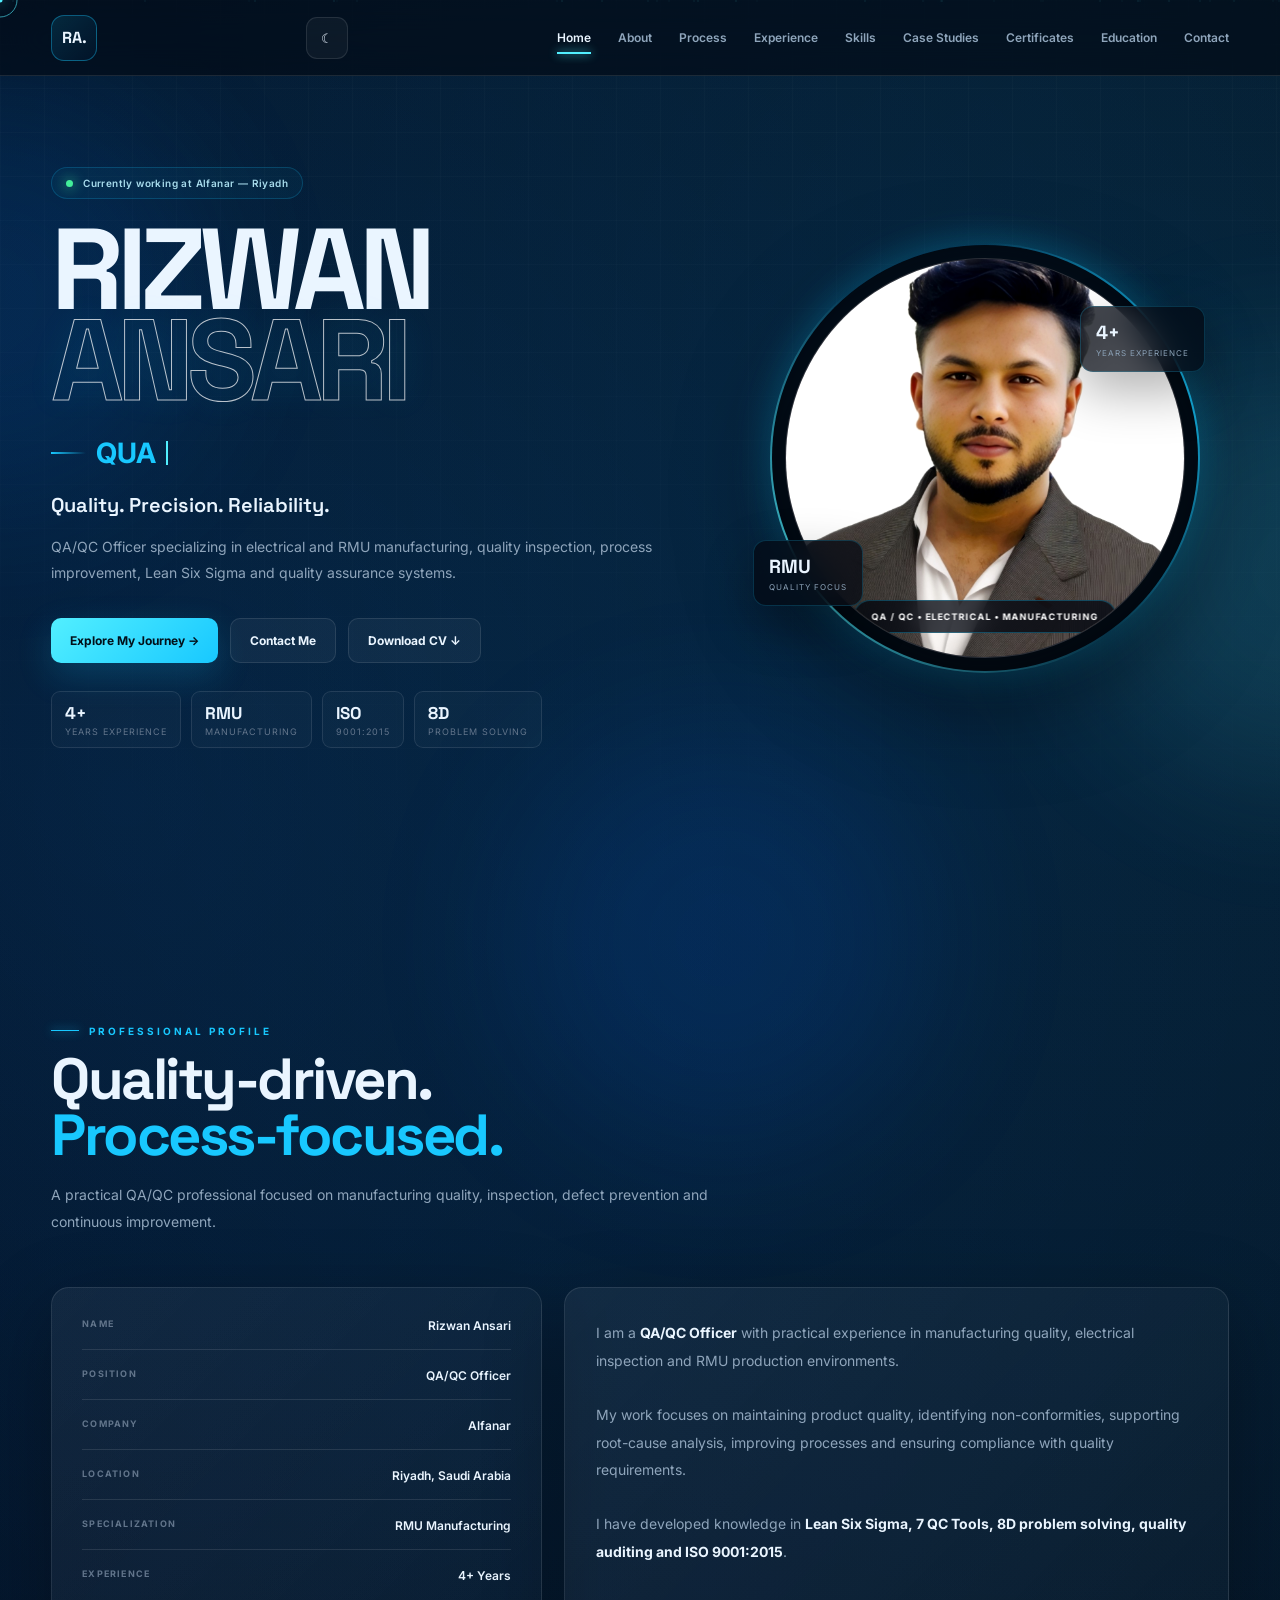
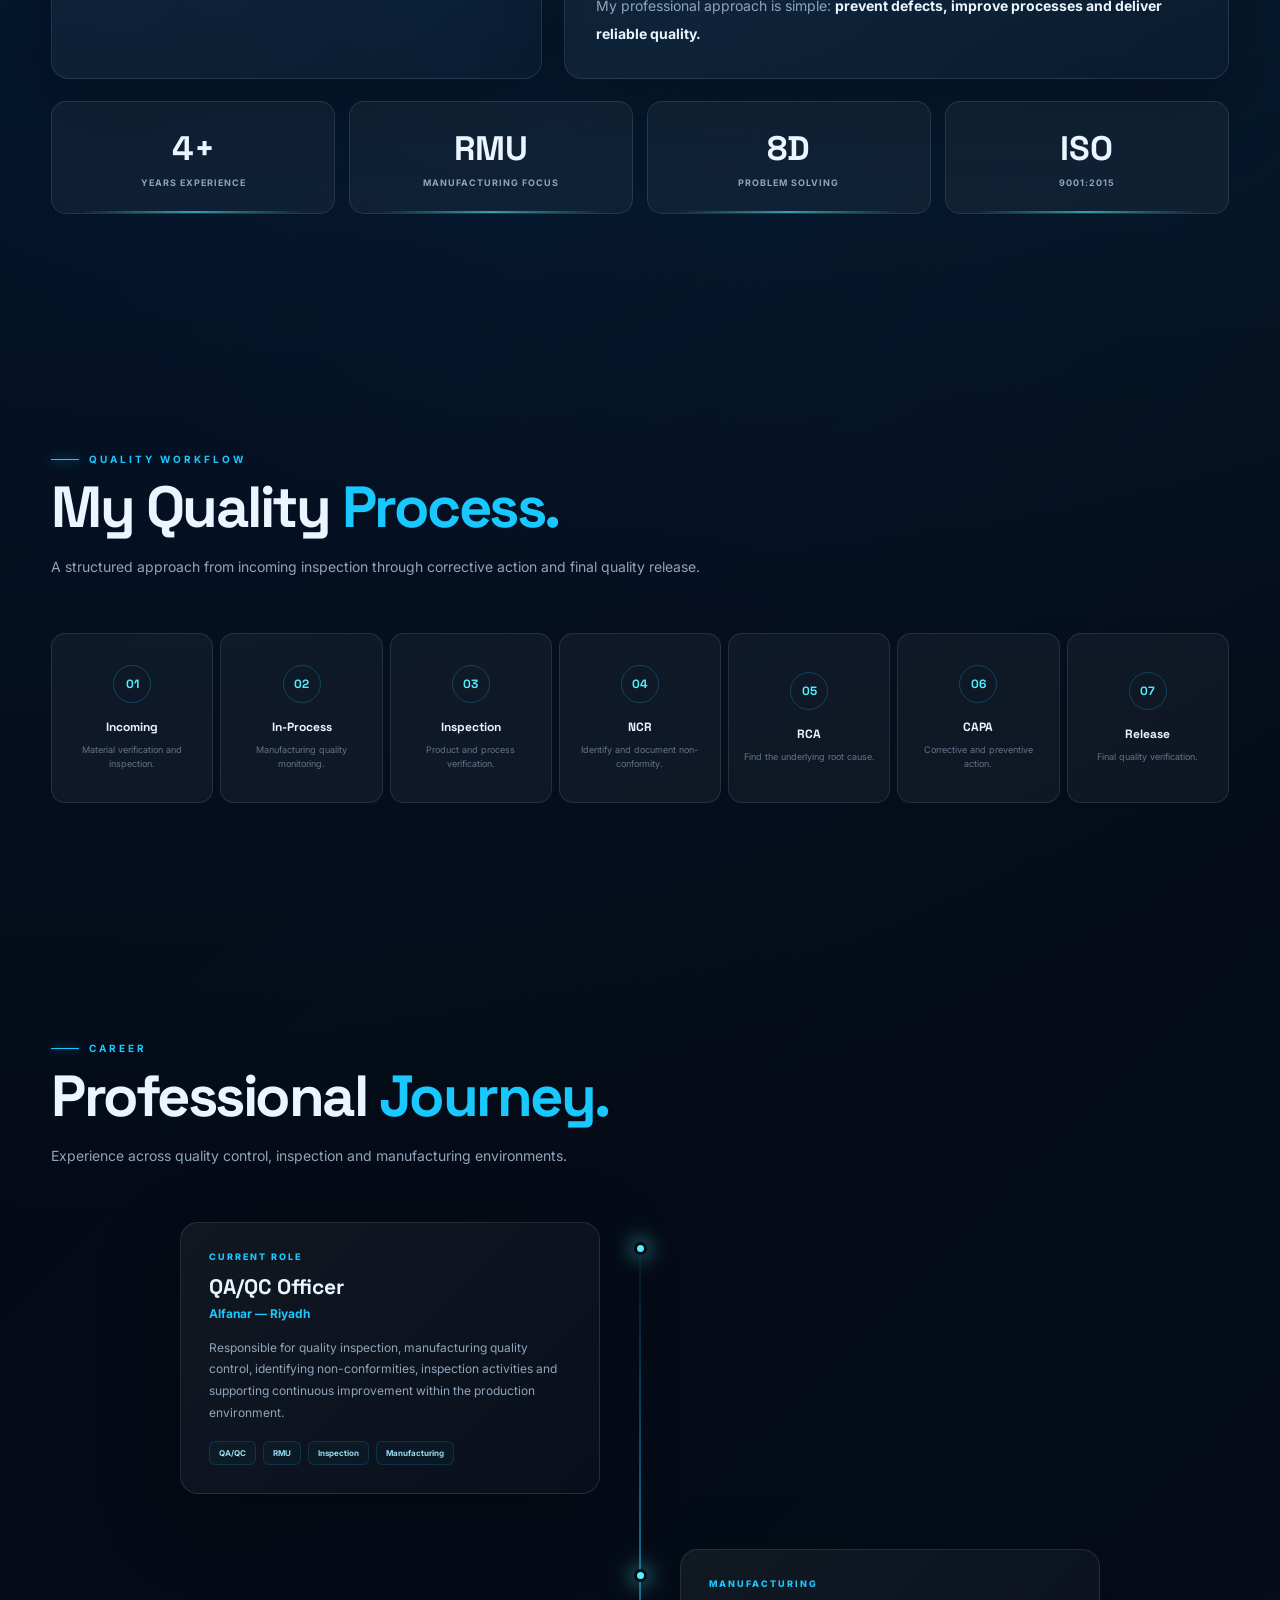
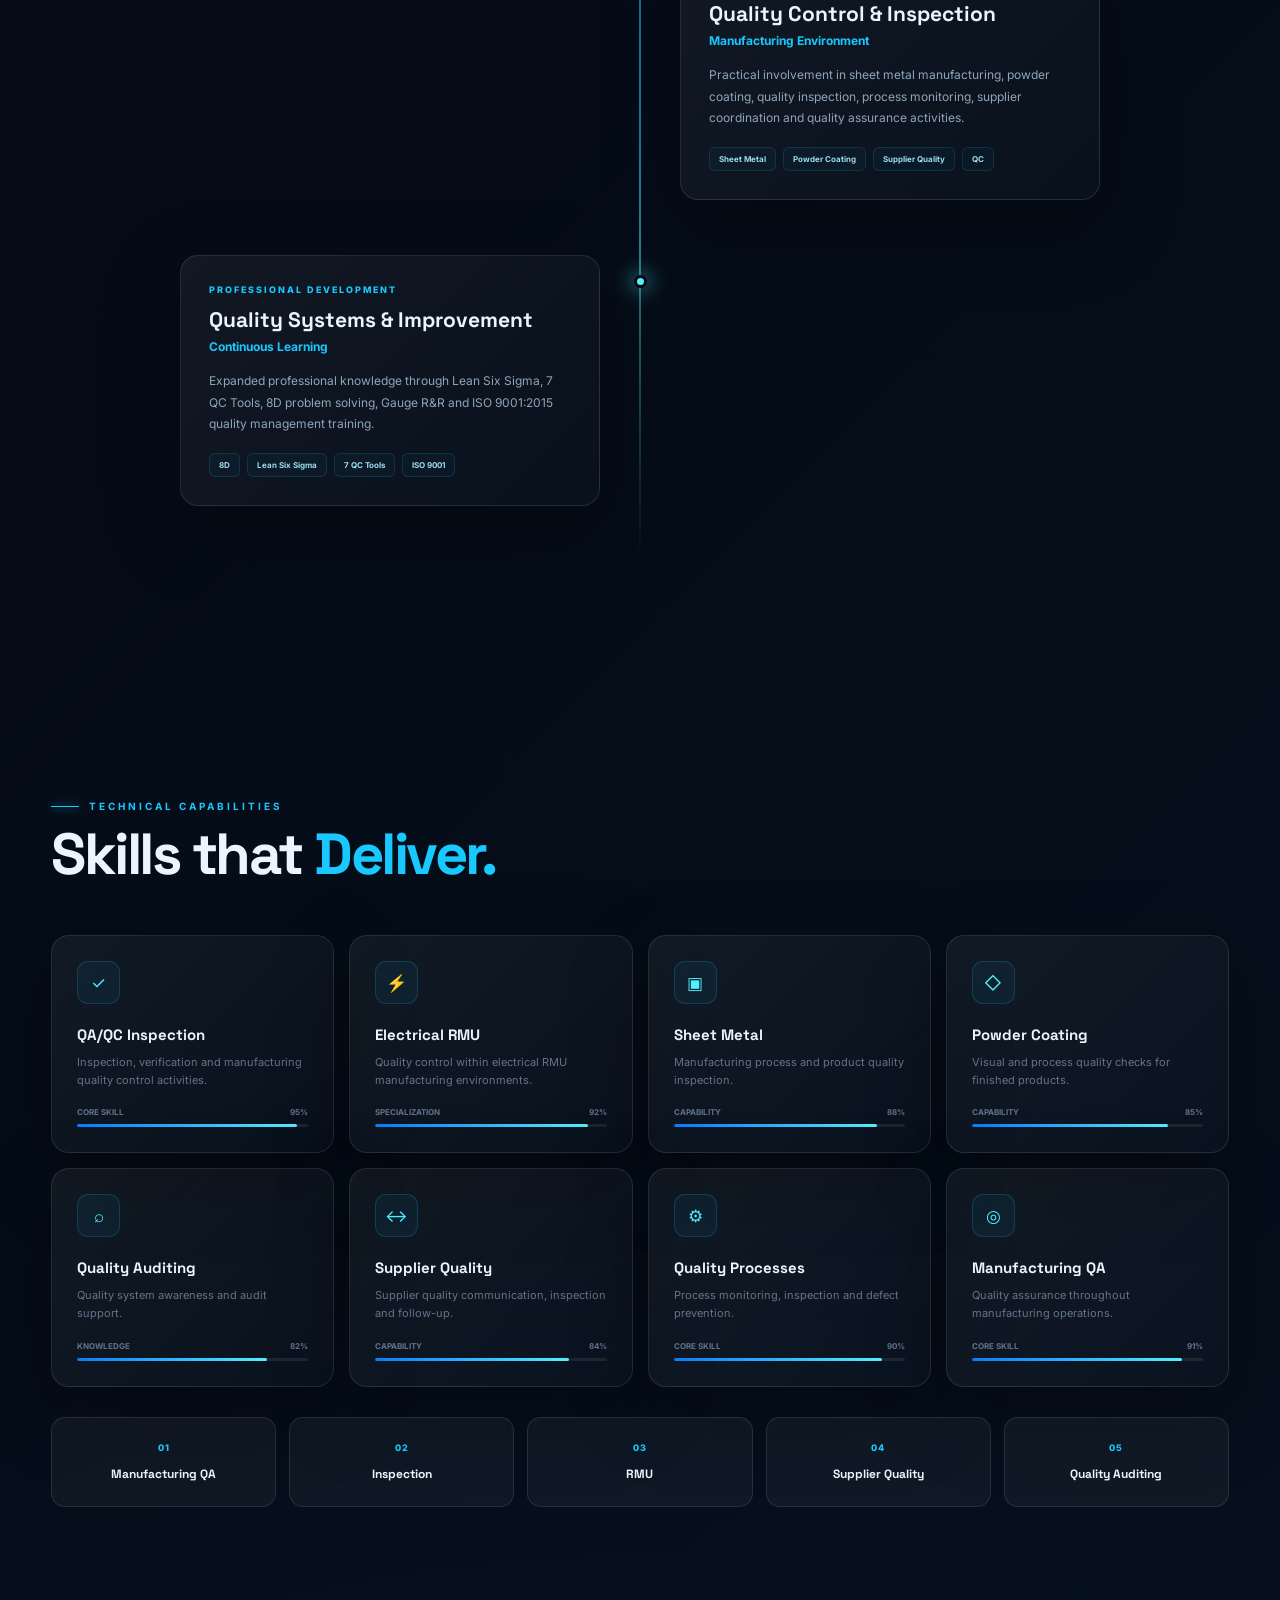
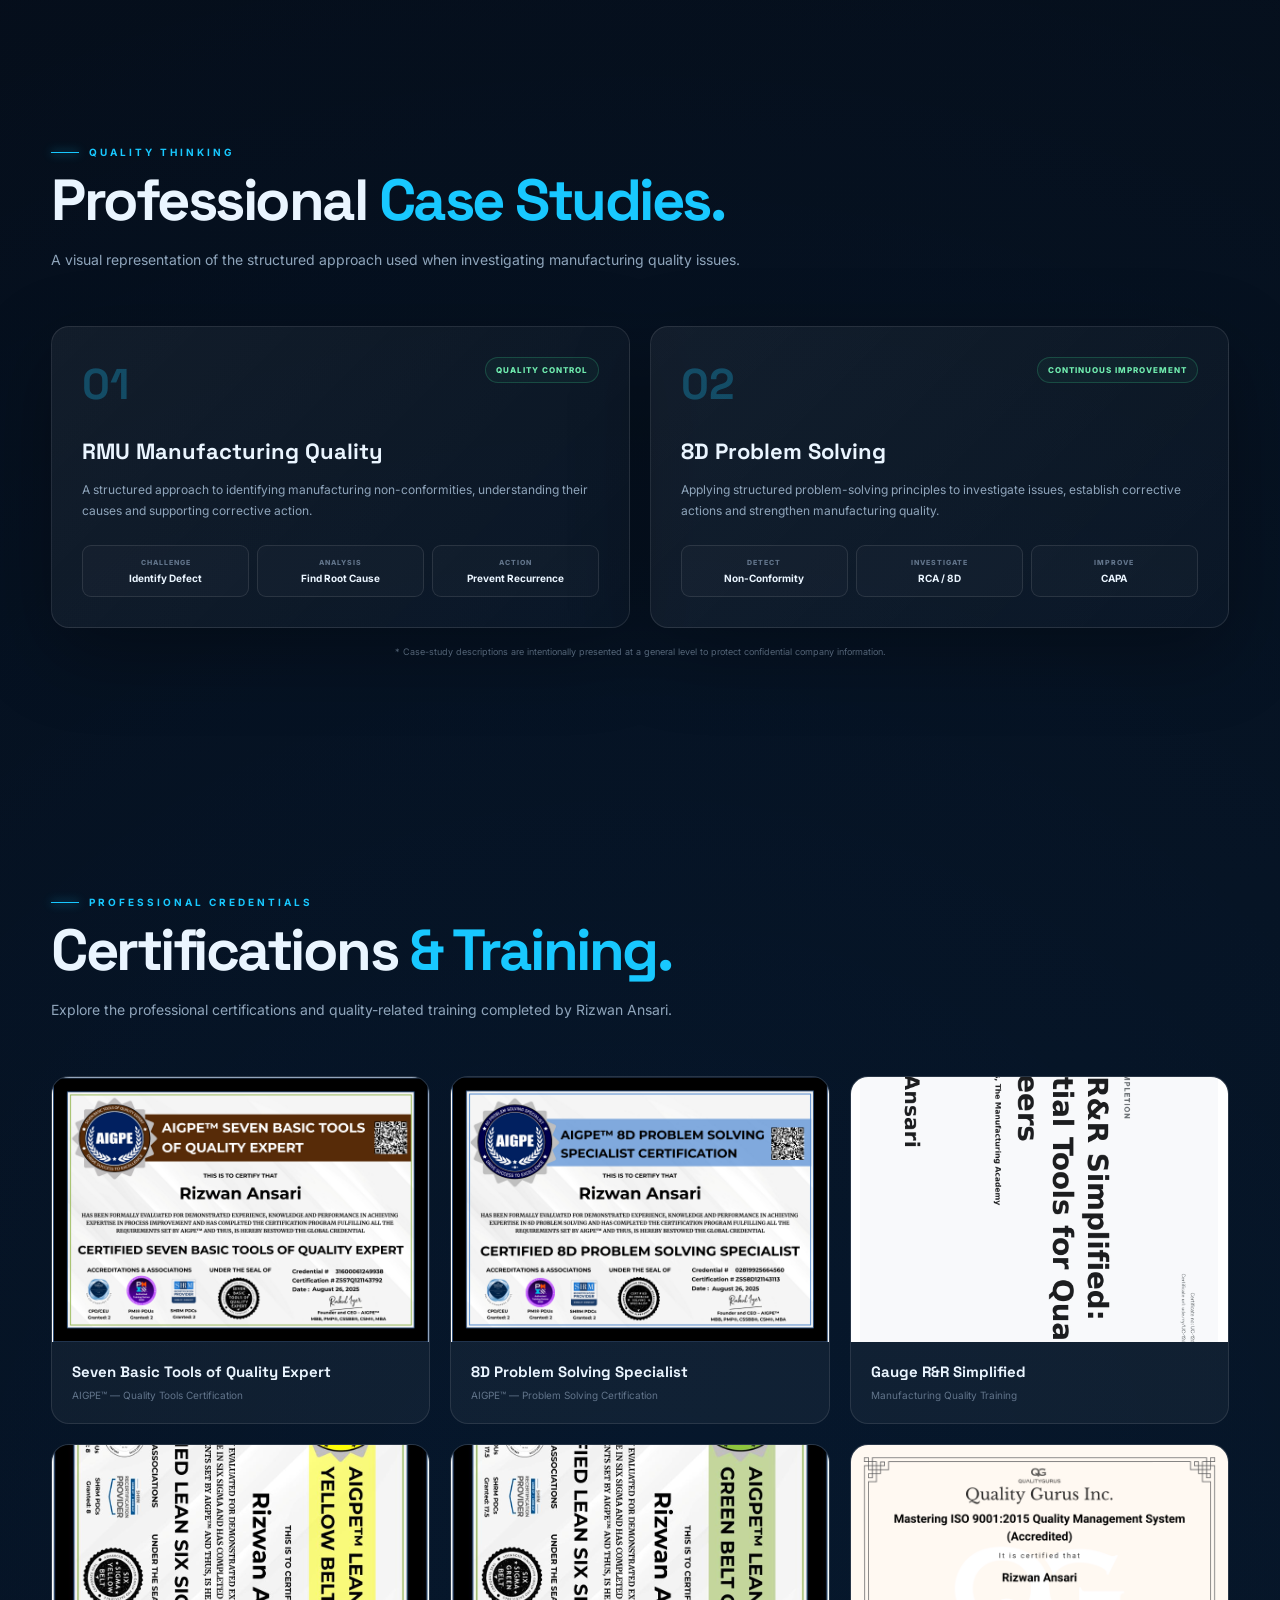
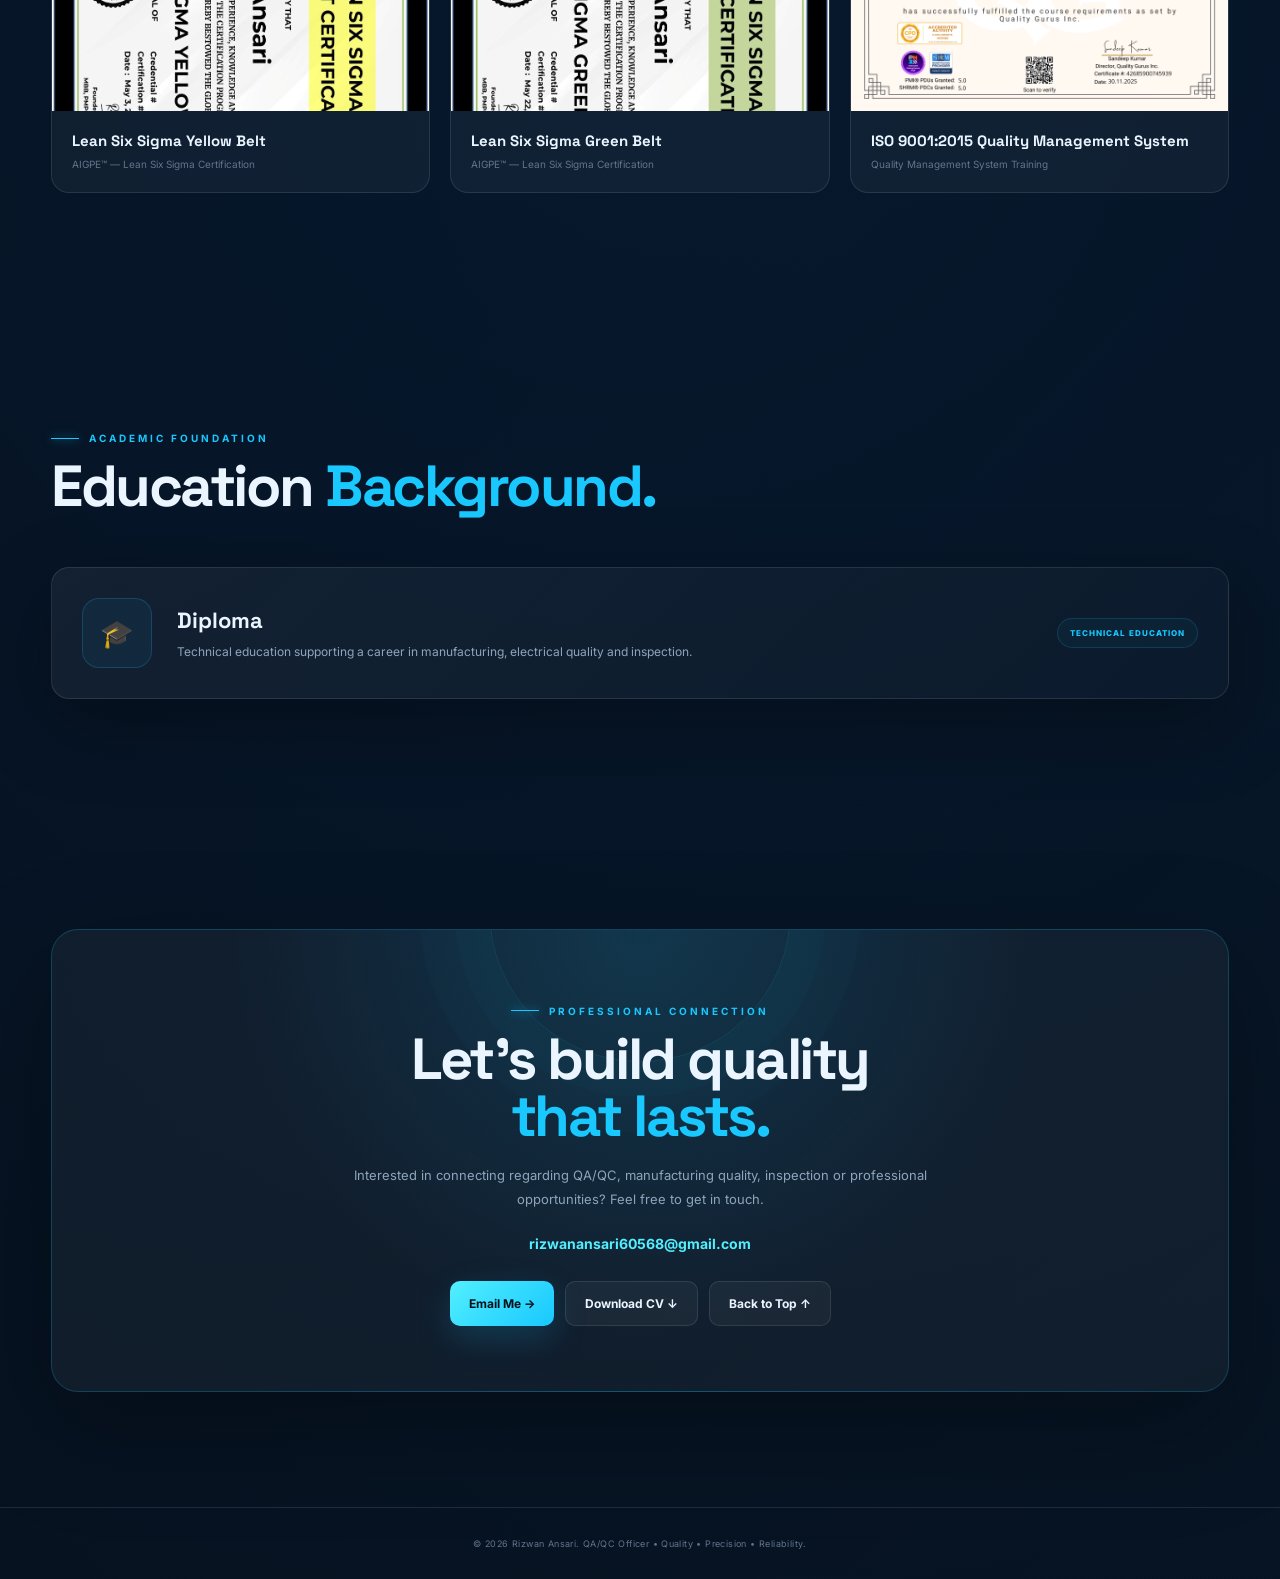
==== commit b44c94ac: "Update index.html" ====
--- a/index.html
+++ b/index.html
@@ -4,9 +4,11 @@
 <meta charset="UTF-8">
 <meta name="viewport" content="width=device-width, initial-scale=1.0">
 
-<title>Rizwan Ansari | QA/QC Officer</title>
-
-<meta name="description" content="Rizwan Ansari - QA/QC Officer specializing in electrical RMU manufacturing, quality control, Lean Six Sigma and ISO 9001:2015.">
+<title>Rizwan Ansari | QA/QC Officer | Electrical & RMU Manufacturing</title>
+
+<meta name="description" content="Rizwan Ansari — QA/QC Officer specializing in electrical and RMU manufacturing, quality inspection, Lean Six Sigma, 8D problem solving and ISO 9001:2015.">
+
+<meta name="theme-color" content="#06101d">
 
 <link rel="preconnect" href="https://fonts.googleapis.com">
 <link rel="preconnect" href="https://fonts.gstatic.com" crossorigin>
@@ -16,30 +18,32 @@
 <style>
 
 /* =========================================================
-   ROOT
+   PREMIUM QA/QC PORTFOLIO V2
 ========================================================= */
 
 :root{
-    --bg:#050914;
-    --bg2:#08111f;
+    --bg:#030711;
+    --bg2:#071321;
+    --surface:rgba(255,255,255,.045);
+    --surface2:rgba(255,255,255,.075);
 
     --blue:#18c8ff;
+    --cyan:#52efff;
     --blue2:#087cff;
-    --cyan:#35e4ff;
-
-    --white:#ffffff;
-    --text:#eaf3ff;
-
-    --muted:#8fa1b7;
-    --muted2:#64758b;
-
-    --card:rgba(255,255,255,.045);
-    --card2:rgba(255,255,255,.025);
+
+    --green:#43ef9a;
+
+    --white:#fff;
+    --text:#eaf5ff;
+    --muted:#8fa5bb;
+    --muted2:#62758b;
 
     --border:rgba(255,255,255,.10);
-    --border-blue:rgba(24,200,255,.28);
-
-    --nav-height:78px;
+    --borderBlue:rgba(24,200,255,.28);
+
+    --shadow:0 25px 80px rgba(0,0,0,.30);
+
+    --nav:76px;
 }
 
 /* =========================================================
@@ -58,71 +62,209 @@
 }
 
 body{
+    min-height:100vh;
+    overflow-x:hidden;
+
     font-family:"Inter",sans-serif;
+
     color:var(--text);
+
     background:
-        radial-gradient(circle at 20% 20%,rgba(8,124,255,.12),transparent 30%),
-        radial-gradient(circle at 80% 10%,rgba(24,200,255,.10),transparent 28%),
+        radial-gradient(
+            circle at 10% 10%,
+            rgba(8,124,255,.16),
+            transparent 28%
+        ),
+        radial-gradient(
+            circle at 90% 5%,
+            rgba(24,200,255,.12),
+            transparent 25%
+        ),
+        radial-gradient(
+            circle at 50% 80%,
+            rgba(8,124,255,.07),
+            transparent 30%
+        ),
+        linear-gradient(
+            135deg,
+            var(--bg),
+            var(--bg2)
+        );
+
+    transition:background .4s ease,color .4s ease;
+}
+
+body.light{
+    --bg:#eef7fc;
+    --bg2:#dcecf5;
+    --surface:rgba(255,255,255,.65);
+    --surface2:rgba(255,255,255,.9);
+
+    --text:#071321;
+    --muted:#52697d;
+    --muted2:#718598;
+
+    --border:rgba(4,35,60,.12);
+    --borderBlue:rgba(8,124,255,.30);
+
+    background:
+        radial-gradient(circle at 10% 10%,rgba(24,200,255,.20),transparent 30%),
         linear-gradient(135deg,var(--bg),var(--bg2));
-    overflow-x:hidden;
-    min-height:100vh;
+}
+
+a{
+    color:inherit;
+}
+
+button,
+a{
+    -webkit-tap-highlight-color:transparent;
+}
+
+button{
+    font-family:inherit;
 }
 
 /* =========================================================
-   TECH GRID
+   BACKGROUND GRID
 ========================================================= */
 
 body::before{
     content:"";
     position:fixed;
     inset:0;
+    z-index:-10;
     pointer-events:none;
-    z-index:-3;
 
     background-image:
         linear-gradient(rgba(255,255,255,.025) 1px,transparent 1px),
         linear-gradient(90deg,rgba(255,255,255,.025) 1px,transparent 1px);
 
-    background-size:45px 45px;
+    background-size:44px 44px;
 
     mask-image:linear-gradient(
         to bottom,
         rgba(0,0,0,.9),
-        rgba(0,0,0,.2)
+        rgba(0,0,0,.15)
     );
 }
 
-body::after{
-    content:"";
+body.light::before{
+    background-image:
+        linear-gradient(rgba(0,40,70,.045) 1px,transparent 1px),
+        linear-gradient(90deg,rgba(0,40,70,.045) 1px,transparent 1px);
+}
+
+/* =========================================================
+   FLOATING ORBS
+========================================================= */
+
+.orb{
     position:fixed;
-    width:600px;
-    height:600px;
+    width:420px;
+    height:420px;
     border-radius:50%;
-    left:50%;
-    top:20%;
-    transform:translate(-50%,-50%);
-    background:radial-gradient(
-        circle,
-        rgba(24,200,255,.07),
-        transparent 65%
-    );
+
     pointer-events:none;
-    z-index:-2;
+    z-index:-5;
+
+    filter:blur(80px);
+
+    opacity:.12;
+
+    animation:orbFloat 14s ease-in-out infinite alternate;
+}
+
+.orb.one{
+    top:10%;
+    left:-220px;
+    background:var(--blue2);
+}
+
+.orb.two{
+    right:-230px;
+    top:40%;
+    background:var(--cyan);
+    animation-delay:-5s;
+}
+
+.orb.three{
+    bottom:-250px;
+    left:40%;
+    background:#0066ff;
+    animation-delay:-9s;
+}
+
+@keyframes orbFloat{
+    from{
+        transform:translate(0,0) scale(1);
+    }
+    to{
+        transform:translate(80px,-50px) scale(1.12);
+    }
 }
 
 /* =========================================================
-   LOADING SCREEN
+   PARTICLES
+========================================================= */
+
+#particles{
+    position:fixed;
+    inset:0;
+    pointer-events:none;
+    z-index:-4;
+}
+
+.particle{
+    position:absolute;
+    width:2px;
+    height:2px;
+    border-radius:50%;
+    background:var(--cyan);
+    box-shadow:0 0 10px var(--cyan);
+    opacity:.35;
+
+    animation:particleMove linear infinite;
+}
+
+@keyframes particleMove{
+    from{
+        transform:translateY(110vh);
+        opacity:0;
+    }
+
+    20%{
+        opacity:.4;
+    }
+
+    80%{
+        opacity:.3;
+    }
+
+    to{
+        transform:translateY(-20vh);
+        opacity:0;
+    }
+}
+
+/* =========================================================
+   LOADER
 ========================================================= */
 
 #loader{
     position:fixed;
     inset:0;
-    background:#030711;
+    z-index:99999;
+
     display:flex;
+    justify-content:center;
     align-items:center;
-    justify-content:center;
-    z-index:99999;
-    transition:opacity .8s ease,visibility .8s ease;
+
+    background:#02050b;
+
+    transition:
+        opacity .8s ease,
+        visibility .8s ease;
 }
 
 #loader.hide{
@@ -135,79 +277,126 @@
 }
 
 .loader-logo{
-    width:80px;
-    height:80px;
+    width:82px;
+    height:82px;
+
+    display:flex;
+    justify-content:center;
+    align-items:center;
+
+    margin:auto;
+
     border:1px solid rgba(24,200,255,.5);
-    border-radius:20px;
-
-    display:flex;
-    align-items:center;
-    justify-content:center;
+    border-radius:22px;
+
+    color:var(--cyan);
 
     font-family:"Space Grotesk";
     font-size:25px;
     font-weight:700;
 
-    color:var(--blue);
+    background:rgba(24,200,255,.04);
 
     box-shadow:
-        0 0 35px rgba(24,200,255,.15),
-        inset 0 0 25px rgba(24,200,255,.05);
-
-    margin:auto;
+        0 0 40px rgba(24,200,255,.16),
+        inset 0 0 30px rgba(24,200,255,.05);
 
     animation:loaderPulse 1.5s infinite;
 }
 
 .loader-text{
     margin-top:20px;
-    color:var(--muted);
-    font-size:12px;
+
+    color:#7e94a9;
+
+    font-size:10px;
     letter-spacing:4px;
     text-transform:uppercase;
 }
 
 .loader-line{
-    width:160px;
+    width:170px;
     height:2px;
+
+    margin:20px auto 0;
+
+    overflow:hidden;
+
     background:rgba(255,255,255,.08);
-    margin:20px auto 0;
-    overflow:hidden;
 }
 
 .loader-line span{
     display:block;
     width:40%;
     height:100%;
-    background:linear-gradient(90deg,var(--blue2),var(--cyan));
+
+    background:linear-gradient(
+        90deg,
+        var(--blue2),
+        var(--cyan)
+    );
+
     animation:loaderLine 1.2s infinite;
 }
 
 @keyframes loaderPulse{
     50%{
-        transform:scale(1.05);
-        box-shadow:0 0 45px rgba(24,200,255,.28);
+        transform:scale(1.06);
+        box-shadow:0 0 55px rgba(24,200,255,.32);
     }
 }
 
 @keyframes loaderLine{
-    0%{transform:translateX(-150%)}
-    100%{transform:translateX(400%)}
+    from{
+        transform:translateX(-160%);
+    }
+
+    to{
+        transform:translateX(420%);
+    }
 }
 
 /* =========================================================
-   SCROLL PROGRESS
+   SCROLL BAR
+========================================================= */
+
+::-webkit-scrollbar{
+    width:7px;
+}
+
+::-webkit-scrollbar-track{
+    background:#030711;
+}
+
+::-webkit-scrollbar-thumb{
+    border-radius:20px;
+    background:linear-gradient(
+        var(--blue2),
+        var(--cyan)
+    );
+}
+
+/* =========================================================
+   PROGRESS
 ========================================================= */
 
 #progressBar{
     position:fixed;
     top:0;
     left:0;
+
     width:0;
     height:3px;
-    background:linear-gradient(90deg,var(--blue2),var(--cyan));
-    z-index:10001;
-    box-shadow:0 0 15px rgba(24,200,255,.8);
+
+    z-index:10010;
+
+    background:linear-gradient(
+        90deg,
+        var(--blue2),
+        var(--cyan)
+    );
+
+    box-shadow:0 0 18px var(--cyan);
 }
 
 /* =========================================================
@@ -219,39 +408,46 @@
     position:fixed;
     top:0;
     left:0;
+
     pointer-events:none;
+
+    transform:translate(-50%,-50%);
+
     z-index:100000;
+
     border-radius:50%;
-    transform:translate(-50%,-50%);
 }
 
 .cursor-dot{
     width:5px;
     height:5px;
+
     background:var(--cyan);
-    box-shadow:0 0 15px var(--cyan);
+    box-shadow:0 0 14px var(--cyan);
 }
 
 .cursor-ring{
     width:35px;
     height:35px;
-    border:1px solid rgba(53,228,255,.65);
+
+    border:1px solid rgba(82,239,255,.6);
+
     transition:
         width .25s ease,
         height .25s ease,
-        border-color .25s ease,
         background .25s ease;
 }
 
 body.cursor-hover .cursor-ring{
     width:55px;
     height:55px;
-    border-color:rgba(53,228,255,.9);
-    background:rgba(53,228,255,.06);
+
+    background:rgba(82,239,255,.06);
+    border-color:var(--cyan);
 }
 
 /* =========================================================
-   NAVIGATION
+   NAV
 ========================================================= */
 
 nav{
@@ -260,25 +456,34 @@
     left:0;
     right:0;
 
-    height:var(--nav-height);
-
-    z-index:1000;
+    height:var(--nav);
+
+    z-index:5000;
 
     display:flex;
     align-items:center;
 
-    background:rgba(5,9,20,.68);
-    border-bottom:1px solid rgba(255,255,255,.07);
-
-    backdrop-filter:blur(20px);
-    -webkit-backdrop-filter:blur(20px);
-
-    transition:.3s ease;
+    border-bottom:1px solid var(--border);
+
+    background:rgba(3,7,17,.58);
+
+    backdrop-filter:blur(22px);
+    -webkit-backdrop-filter:blur(22px);
+
+    transition:.35s ease;
+}
+
+body.light nav{
+    background:rgba(238,247,252,.72);
 }
 
 nav.scrolled{
-    background:rgba(5,9,20,.9);
-    box-shadow:0 10px 40px rgba(0,0,0,.25);
+    background:rgba(3,7,17,.91);
+    box-shadow:0 15px 50px rgba(0,0,0,.25);
+}
+
+body.light nav.scrolled{
+    background:rgba(238,247,252,.94);
 }
 
 .nav-inner{
@@ -291,59 +496,59 @@
 }
 
 .logo{
-    text-decoration:none;
-    color:white;
-
-    width:45px;
-    height:45px;
-
-    border-radius:12px;
+    width:46px;
+    height:46px;
 
     display:flex;
     align-items:center;
     justify-content:center;
 
+    text-decoration:none;
+
     font-family:"Space Grotesk";
     font-weight:700;
 
-    border:1px solid rgba(24,200,255,.35);
+    border:1px solid rgba(24,200,255,.38);
+    border-radius:13px;
 
     background:linear-gradient(
         135deg,
-        rgba(24,200,255,.12),
+        rgba(24,200,255,.14),
         rgba(8,124,255,.04)
     );
 
-    box-shadow:0 0 25px rgba(24,200,255,.08);
+    color:var(--text);
 
     transition:.3s ease;
 }
 
 .logo:hover{
-    transform:translateY(-2px) rotate(2deg);
-    box-shadow:0 0 30px rgba(24,200,255,.25);
+    transform:translateY(-2px) rotate(3deg);
+    box-shadow:0 0 35px rgba(24,200,255,.22);
 }
 
 .nav-links{
     display:flex;
     align-items:center;
-    gap:30px;
+    gap:27px;
 }
 
 .nav-links a{
     position:relative;
 
     color:var(--muted);
+
     text-decoration:none;
 
-    font-size:13px;
-    font-weight:500;
+    font-size:12px;
+    font-weight:600;
 
     transition:.3s ease;
 }
 
 .nav-links a::after{
     content:"";
+
     position:absolute;
     left:50%;
     bottom:-9px;
@@ -351,17 +556,18 @@
     width:0;
     height:2px;
 
+    transform:translateX(-50%);
+
     background:var(--cyan);
+
     box-shadow:0 0 10px var(--cyan);
-
-    transform:translateX(-50%);
 
     transition:.3s ease;
 }
 
 .nav-links a:hover,
 .nav-links a.active{
-    color:white;
+    color:var(--text);
 }
 
 .nav-links a:hover::after,
@@ -369,21 +575,42 @@
     width:100%;
 }
 
+.nav-actions{
+    display:flex;
+    align-items:center;
+    gap:9px;
+}
+
+.theme-btn,
+.menu-btn{
+    width:42px;
+    height:42px;
+
+    display:flex;
+    align-items:center;
+    justify-content:center;
+
+    border:1px solid var(--border);
+    border-radius:11px;
+
+    background:var(--surface);
+
+    color:var(--text);
+
+    cursor:pointer;
+
+    transition:.3s ease;
+}
+
+.theme-btn:hover,
+.menu-btn:hover{
+    border-color:var(--borderBlue);
+    background:rgba(24,200,255,.08);
+}
+
 .menu-btn{
     display:none;
-
-    width:42px;
-    height:42px;
-
-    border:1px solid var(--border);
-    border-radius:10px;
-
-    background:var(--card);
-    color:white;
-
-    cursor:pointer;
-
-    font-size:20px;
+    font-size:18px;
 }
 
 /* =========================================================
@@ -397,12 +624,12 @@
 
 section{
     position:relative;
-    padding:110px 0;
+    padding:115px 0;
     scroll-margin-top:80px;
 }
 
 .section-head{
-    margin-bottom:55px;
+    margin-bottom:52px;
 }
 
 .section-label{
@@ -410,27 +637,36 @@
     align-items:center;
     gap:10px;
 
-    font-size:11px;
+    margin-bottom:14px;
+
+    color:var(--blue);
+
+    font-size:10px;
+    font-weight:700;
+
     letter-spacing:3px;
     text-transform:uppercase;
-
-    color:var(--blue);
-    margin-bottom:15px;
 }
 
 .section-label::before{
     content:"";
+
     width:28px;
     height:1px;
+
     background:var(--blue);
+
     box-shadow:0 0 10px var(--blue);
 }
 
 .section-title{
     font-family:"Space Grotesk";
-    font-size:clamp(32px,5vw,52px);
-    line-height:1;
-    letter-spacing:-2px;
+
+    font-size:clamp(35px,5vw,58px);
+
+    line-height:.98;
+
+    letter-spacing:-2.5px;
 }
 
 .section-title span{
@@ -438,11 +674,14 @@
 }
 
 .section-description{
+    max-width:700px;
+
     margin-top:18px;
-    max-width:700px;
+
     color:var(--muted);
-    line-height:1.8;
-    font-size:15px;
+
+    font-size:14px;
+    line-height:1.9;
 }
 
 /* =========================================================
@@ -451,16 +690,22 @@
 
 .hero{
     min-height:100vh;
+
     display:flex;
     align-items:center;
-    padding-top:120px;
+
+    padding-top:130px;
+
     overflow:hidden;
 }
 
 .hero-grid{
     display:grid;
-    grid-template-columns:1.15fr .85fr;
+
+    grid-template-columns:1.12fr .88fr;
+
     gap:70px;
+
     align-items:center;
 }
 
@@ -469,82 +714,108 @@
     align-items:center;
     gap:10px;
 
-    padding:9px 15px;
-
+    padding:9px 14px;
+
+    margin-bottom:26px;
+
+    border:1px solid rgba(24,200,255,.2);
     border-radius:50px;
 
-    border:1px solid rgba(24,200,255,.2);
     background:rgba(24,200,255,.045);
 
-    color:#a9dff0;
-
-    font-size:11px;
-    letter-spacing:.5px;
-
-    margin-bottom:25px;
+    color:#a8dcec;
+
+    font-size:10px;
+    font-weight:600;
+
+    letter-spacing:.4px;
 }
 
 .status-dot{
     width:7px;
     height:7px;
+
     border-radius:50%;
-    background:#45ef9b;
-    box-shadow:0 0 12px #45ef9b;
+
+    background:var(--green);
+
+    box-shadow:0 0 13px var(--green);
+
     animation:statusPulse 1.5s infinite;
 }
 
 @keyframes statusPulse{
     50%{
-        transform:scale(1.35);
-        opacity:.5;
+        transform:scale(1.5);
+        opacity:.45;
     }
 }
 
 .hero h1{
     font-family:"Space Grotesk";
-    font-size:clamp(60px,9vw,112px);
-    line-height:.82;
-    letter-spacing:-6px;
-    margin-bottom:25px;
+
+    font-size:clamp(64px,9vw,115px);
+
+    line-height:.79;
+
+    letter-spacing:-7px;
+
+    margin-bottom:27px;
 }
 
 .hero h1 .first{
     display:block;
-    color:white;
+    color:var(--text);
 }
 
 .hero h1 .last{
     display:block;
+
     color:transparent;
-    -webkit-text-stroke:1px rgba(255,255,255,.75);
-    text-shadow:0 0 30px rgba(24,200,255,.06);
+
+    -webkit-text-stroke:1px rgba(255,255,255,.72);
+
+    text-shadow:
+        0 0 35px rgba(24,200,255,.08);
+}
+
+body.light .hero h1 .last{
+    -webkit-text-stroke:1px rgba(7,19,33,.65);
 }
 
 .hero-role{
-    font-size:clamp(18px,3vw,29px);
-    font-weight:600;
-
-    color:var(--blue);
-
     min-height:38px;
 
     display:flex;
     align-items:center;
+
     gap:10px;
+
+    color:var(--blue);
+
+    font-size:clamp(18px,2.8vw,28px);
+    font-weight:700;
 }
 
 .hero-role::before{
     content:"";
+
     width:35px;
     height:2px;
-    background:linear-gradient(90deg,var(--blue),transparent);
+
+    background:linear-gradient(
+        90deg,
+        var(--blue),
+        transparent
+    );
 }
 
 .typing-cursor{
-    display:inline-block;
     width:2px;
-    height:25px;
+    height:24px;
+
     background:var(--cyan);
+
     animation:blink .8s infinite;
 }
 
@@ -553,70 +824,82 @@
 }
 
 .hero-tagline{
+    margin-top:20px;
+
     font-family:"Space Grotesk";
+
     font-size:20px;
-    margin-top:22px;
-    color:white;
+    font-weight:600;
+
+    color:var(--text);
 }
 
 .hero-description{
+    max-width:640px;
+
+    margin-top:16px;
+
     color:var(--muted);
-    line-height:1.8;
-    max-width:650px;
-    margin-top:18px;
-    font-size:15px;
+
+    font-size:14px;
+
+    line-height:1.9;
 }
 
 .hero-buttons{
     display:flex;
-    gap:13px;
     flex-wrap:wrap;
-    margin-top:32px;
+    gap:12px;
+
+    margin-top:31px;
 }
 
 .btn{
     position:relative;
-    overflow:hidden;
 
     display:inline-flex;
     align-items:center;
     justify-content:center;
     gap:9px;
 
-    padding:14px 20px;
+    min-height:45px;
+
+    padding:12px 19px;
 
     border-radius:10px;
 
     text-decoration:none;
 
-    font-size:13px;
-    font-weight:600;
-
-    transition:
-        transform .25s ease,
-        box-shadow .25s ease,
-        border-color .25s ease;
+    font-size:12px;
+    font-weight:700;
+
+    overflow:hidden;
 
     cursor:pointer;
+
+    transition:.3s ease;
 }
 
 .btn::before{
     content:"";
+
     position:absolute;
     top:0;
-    left:-120%;
+    left:-130%;
+
     width:70%;
     height:100%;
+
+    transform:skewX(-20deg);
 
     background:linear-gradient(
         90deg,
         transparent,
-        rgba(255,255,255,.25),
+        rgba(255,255,255,.3),
         transparent
     );
 
-    transform:skewX(-20deg);
-    transition:.6s ease;
+    transition:.65s ease;
 }
 
 .btn:hover::before{
@@ -624,7 +907,8 @@
 }
 
 .btn-primary{
-    color:#02101b;
+    color:#02101a;
+
     background:linear-gradient(
         135deg,
         var(--cyan),
@@ -632,74 +916,91 @@
     );
 
     box-shadow:
-        0 10px 30px rgba(24,200,255,.18);
+        0 12px 35px rgba(24,200,255,.18);
 }
 
 .btn-primary:hover{
     transform:translateY(-3px);
+
     box-shadow:
-        0 15px 40px rgba(24,200,255,.28);
+        0 18px 45px rgba(24,200,255,.28);
 }
 
 .btn-outline{
-    color:white;
+    color:var(--text);
+
     border:1px solid var(--border);
-    background:rgba(255,255,255,.03);
+
+    background:var(--surface);
 }
 
 .btn-outline:hover{
     transform:translateY(-3px);
-    border-color:var(--border-blue);
-    background:rgba(24,200,255,.06);
-}
-
-.hero-scroll{
-    position:absolute;
-    bottom:30px;
-    left:50%;
-    transform:translateX(-50%);
-
+
+    border-color:var(--borderBlue);
+
+    background:rgba(24,200,255,.07);
+}
+
+.hero-mini-stats{
     display:flex;
-    flex-direction:column;
-    align-items:center;
-    gap:8px;
+    flex-wrap:wrap;
+    gap:10px;
+
+    margin-top:28px;
+}
+
+.mini-stat{
+    padding:10px 13px;
+
+    border:1px solid var(--border);
+    border-radius:9px;
+
+    background:rgba(255,255,255,.025);
+}
+
+.mini-stat strong{
+    display:block;
+
+    font-family:"Space Grotesk";
+
+    font-size:17px;
+}
+
+.mini-stat span{
+    display:block;
+
+    margin-top:2px;
 
     color:var(--muted2);
 
     font-size:9px;
-    letter-spacing:3px;
+
     text-transform:uppercase;
-}
-
-.scroll-line{
-    width:1px;
-    height:45px;
-    background:linear-gradient(
-        var(--blue),
-        transparent
-    );
-
-    animation:scrollLine 1.5s infinite;
-}
-
-@keyframes scrollLine{
-    50%{transform:translateY(8px)}
+    letter-spacing:1px;
 }
 
 /* =========================================================
-   PROFILE
+   HERO VISUAL
 ========================================================= */
+
+.hero-visual{
+    position:relative;
+}
 
 .profile-wrap{
     position:relative;
-    width:min(390px,80vw);
+
+    width:min(400px,80vw);
+
     aspect-ratio:1;
+
     margin:auto;
 }
 
 .profile-ring{
     position:absolute;
-    inset:-14px;
+    inset:-15px;
 
     border-radius:50%;
 
@@ -712,13 +1013,16 @@
         transparent 320deg
     );
 
-    animation:spinRing 8s linear infinite;
-
-    filter:drop-shadow(0 0 18px rgba(24,200,255,.3));
+    filter:drop-shadow(
+        0 0 20px rgba(24,200,255,.32)
+    );
+
+    animation:spin 9s linear infinite;
 }
 
 .profile-ring::after{
     content:"";
+
     position:absolute;
     inset:2px;
 
@@ -727,88 +1031,136 @@
     background:var(--bg);
 }
 
-@keyframes spinRing{
-    to{transform:rotate(360deg)}
+@keyframes spin{
+    to{
+        transform:rotate(360deg);
+    }
 }
 
 .profile-card{
     position:absolute;
     inset:0;
 
+    overflow:hidden;
+
+    border:1px solid rgba(255,255,255,.14);
     border-radius:50%;
 
-    overflow:hidden;
-
-    border:1px solid rgba(255,255,255,.12);
-
-    background:
-        radial-gradient(
-            circle at 30% 20%,
-            rgba(24,200,255,.15),
-            transparent 45%
-        ),
-        rgba(255,255,255,.04);
+    background:rgba(255,255,255,.04);
 
     box-shadow:
-        0 30px 80px rgba(0,0,0,.45),
-        0 0 50px rgba(24,200,255,.08);
-
-    transform-style:preserve-3d;
+        0 35px 100px rgba(0,0,0,.5),
+        0 0 60px rgba(24,200,255,.08);
 }
 
 .profile-card img{
     width:100%;
     height:100%;
+
     object-fit:cover;
 
     display:block;
 
-    filter:saturate(.9) contrast(1.04);
+    filter:saturate(.9) contrast(1.05);
 
     transition:.6s ease;
 }
 
 .profile-card:hover img{
-    transform:scale(1.05);
+    transform:scale(1.06);
 }
 
 .profile-badge{
     position:absolute;
-    bottom:25px;
+
+    bottom:24px;
     left:50%;
+
     transform:translateX(-50%);
 
     padding:10px 17px;
 
+    white-space:nowrap;
+
+    border:1px solid rgba(24,200,255,.3);
     border-radius:50px;
 
-    background:rgba(5,9,20,.78);
-    border:1px solid rgba(24,200,255,.25);
+    background:rgba(3,7,17,.76);
 
     backdrop-filter:blur(15px);
 
     color:white;
 
-    font-size:10px;
+    font-size:9px;
+    font-weight:700;
+
     letter-spacing:1px;
-    white-space:nowrap;
+}
+
+.floating-card{
+    position:absolute;
+
+    padding:13px 15px;
+
+    border:1px solid rgba(24,200,255,.2);
+    border-radius:13px;
+
+    background:rgba(3,7,17,.72);
+
+    backdrop-filter:blur(18px);
+
+    box-shadow:0 20px 50px rgba(0,0,0,.3);
+
+    animation:floatCard 4s ease-in-out infinite;
+}
+
+.floating-card strong{
+    display:block;
+
+    font-family:"Space Grotesk";
+
+    font-size:19px;
+}
+
+.floating-card span{
+    display:block;
+
+    margin-top:3px;
+
+    color:#8ba1b6;
+
+    font-size:8px;
+
+    text-transform:uppercase;
+    letter-spacing:1px;
+}
+
+.floating-card.one{
+    top:12%;
+    right:-5%;
+}
+
+.floating-card.two{
+    bottom:13%;
+    left:-8%;
+
+    animation-delay:-2s;
+}
+
+@keyframes floatCard{
+    50%{
+        transform:translateY(-10px);
+    }
 }
 
 /* =========================================================
-   ABOUT
+   GLASS
 ========================================================= */
 
-.about-grid{
-    display:grid;
-    grid-template-columns:.85fr 1.15fr;
-    gap:25px;
-}
-
-.glass-card{
+.glass{
     position:relative;
+
     overflow:hidden;
-
-    padding:30px;
 
     border:1px solid var(--border);
     border-radius:18px;
@@ -820,7 +1172,7 @@
             rgba(255,255,255,.018)
         );
 
-    box-shadow:0 20px 60px rgba(0,0,0,.15);
+    box-shadow:var(--shadow);
 
     transition:
         transform .35s ease,
@@ -828,10 +1180,17 @@
         box-shadow .35s ease;
 }
 
-.glass-card::before{
+body.light .glass{
+    background:rgba(255,255,255,.60);
+}
+
+.glass::before{
     content:"";
+
     position:absolute;
     inset:0;
+
+    pointer-events:none;
 
     background:
         linear-gradient(
@@ -842,22 +1201,42 @@
         );
 
     transform:translateX(-100%);
+
     transition:.8s ease;
 }
 
-.glass-card:hover::before{
+.glass:hover::before{
     transform:translateX(100%);
 }
 
-.glass-card:hover{
-    border-color:rgba(24,200,255,.22);
-    box-shadow:0 25px 70px rgba(0,0,0,.25);
+.glass:hover{
+    border-color:rgba(24,200,255,.24);
+
+    box-shadow:
+        0 30px 90px rgba(0,0,0,.35),
+        0 0 35px rgba(24,200,255,.05);
+}
+
+/* =========================================================
+   ABOUT
+========================================================= */
+
+.about-grid{
+    display:grid;
+
+    grid-template-columns:.85fr 1.15fr;
+
+    gap:22px;
+}
+
+.about-info{
+    padding:30px;
 }
 
 .info-list{
     display:flex;
     flex-direction:column;
-    gap:20px;
+    gap:18px;
 }
 
 .info-item{
@@ -865,8 +1244,9 @@
     justify-content:space-between;
     gap:20px;
 
-    padding-bottom:17px;
-    border-bottom:1px solid rgba(255,255,255,.07);
+    padding-bottom:16px;
+
+    border-bottom:1px solid var(--border);
 }
 
 .info-item:last-child{
@@ -876,92 +1256,337 @@
 
 .info-label{
     color:var(--muted2);
-    font-size:11px;
+
+    font-size:9px;
+    font-weight:700;
+
+    text-transform:uppercase;
+    letter-spacing:1.2px;
+}
+
+.info-value{
+    text-align:right;
+
+    color:var(--text);
+
+    font-size:12px;
+    font-weight:600;
+}
+
+.about-text{
+    padding:31px;
+
+    color:var(--muted);
+
+    font-size:14px;
+
+    line-height:1.95;
+}
+
+.about-text strong{
+    color:var(--text);
+}
+
+/* =========================================================
+   DASHBOARD
+========================================================= */
+
+.dashboard{
+    margin-top:22px;
+
+    display:grid;
+
+    grid-template-columns:repeat(4,1fr);
+
+    gap:14px;
+}
+
+.dashboard-card{
+    position:relative;
+
+    padding:25px 20px;
+
+    text-align:center;
+
+    border:1px solid var(--border);
+    border-radius:15px;
+
+    background:var(--surface);
+
+    overflow:hidden;
+}
+
+.dashboard-card::after{
+    content:"";
+
+    position:absolute;
+
+    left:10%;
+    right:10%;
+    bottom:0;
+
+    height:2px;
+
+    background:linear-gradient(
+        90deg,
+        transparent,
+        var(--cyan),
+        transparent
+    );
+
+    opacity:.6;
+}
+
+.dashboard-number{
+    font-family:"Space Grotesk";
+
+    font-size:34px;
+    font-weight:700;
+}
+
+.dashboard-label{
+    margin-top:7px;
+
+    color:var(--muted);
+
+    font-size:9px;
+    font-weight:700;
+
     text-transform:uppercase;
     letter-spacing:1px;
 }
 
-.info-value{
-    text-align:right;
-    font-size:13px;
-    color:white;
-}
-
-.about-text{
-    color:var(--muted);
-    line-height:1.9;
-    font-size:15px;
-}
-
-.about-text strong{
-    color:white;
+/* =========================================================
+   QUALITY PROCESS
+========================================================= */
+
+.process-grid{
+    display:grid;
+
+    grid-template-columns:repeat(7,1fr);
+
+    gap:7px;
+
+    align-items:stretch;
+}
+
+.process-step{
+    position:relative;
+
+    min-height:170px;
+
+    padding:20px 12px;
+
+    display:flex;
+    flex-direction:column;
+    align-items:center;
+    justify-content:center;
+
+    text-align:center;
+
+    border:1px solid var(--border);
+    border-radius:14px;
+
+    background:var(--surface);
+
+    transition:.35s ease;
+}
+
+.process-step:hover{
+    transform:translateY(-8px);
+
+    border-color:var(--borderBlue);
+
+    background:rgba(24,200,255,.06);
+}
+
+.process-number{
+    width:38px;
+    height:38px;
+
+    display:flex;
+    align-items:center;
+    justify-content:center;
+
+    margin-bottom:16px;
+
+    border-radius:50%;
+
+    border:1px solid rgba(24,200,255,.25);
+
+    color:var(--cyan);
+
+    font-family:"Space Grotesk";
+    font-size:12px;
+    font-weight:700;
+}
+
+.process-step h3{
+    font-family:"Space Grotesk";
+
+    font-size:12px;
+}
+
+.process-step p{
+    margin-top:8px;
+
+    color:var(--muted2);
+
+    font-size:9px;
+
+    line-height:1.5;
 }
 
 /* =========================================================
    EXPERIENCE
 ========================================================= */
 
-.experience-grid{
-    display:grid;
-    grid-template-columns:1fr 1fr;
-    gap:22px;
-}
-
-.exp-card{
-    min-height:300px;
-}
-
-.exp-top{
-    display:flex;
-    align-items:flex-start;
-    justify-content:space-between;
-    gap:20px;
-}
-
-.exp-number{
+.timeline{
+    position:relative;
+
+    max-width:1000px;
+
+    margin:auto;
+}
+
+.timeline::before{
+    content:"";
+
+    position:absolute;
+
+    top:0;
+    bottom:0;
+    left:50%;
+
+    width:1px;
+
+    transform:translateX(-50%);
+
+    background:
+        linear-gradient(
+            to bottom,
+            transparent,
+            var(--blue),
+            var(--cyan),
+            transparent
+        );
+}
+
+.timeline-item{
+    position:relative;
+
+    width:50%;
+
+    padding:0 40px 55px;
+}
+
+.timeline-item:nth-child(odd){
+    left:0;
+    text-align:right;
+}
+
+.timeline-item:nth-child(even){
+    left:50%;
+}
+
+.timeline-dot{
+    position:absolute;
+
+    top:20px;
+
+    width:13px;
+    height:13px;
+
+    border:3px solid var(--bg);
+
+    border-radius:50%;
+
+    background:var(--cyan);
+
+    box-shadow:0 0 20px var(--cyan);
+
+    z-index:2;
+}
+
+.timeline-item:nth-child(odd) .timeline-dot{
+    right:-7px;
+}
+
+.timeline-item:nth-child(even) .timeline-dot{
+    left:-6px;
+}
+
+.timeline-card{
+    padding:28px;
+
+    text-align:left;
+}
+
+.timeline-item:nth-child(odd) .timeline-card{
+    text-align:left;
+}
+
+.timeline-date{
+    color:var(--blue);
+
+    font-size:9px;
+    font-weight:800;
+
+    letter-spacing:2px;
+    text-transform:uppercase;
+}
+
+.timeline-card h3{
+    margin-top:11px;
+
     font-family:"Space Grotesk";
-    color:rgba(24,200,255,.3);
-    font-size:40px;
+
+    font-size:21px;
+}
+
+.timeline-company{
+    margin-top:6px;
+
+    color:var(--blue);
+
+    font-size:12px;
     font-weight:700;
 }
 
-.exp-card h3{
-    font-family:"Space Grotesk";
-    font-size:23px;
-    margin-top:35px;
-}
-
-.exp-company{
-    color:var(--blue);
-    margin-top:8px;
-    font-size:13px;
-    font-weight:600;
-}
-
-.exp-card p{
-    margin-top:20px;
+.timeline-card p{
+    margin-top:16px;
+
     color:var(--muted);
+
+    font-size:12px;
+
     line-height:1.8;
-    font-size:14px;
-}
-
-.exp-tags{
+}
+
+.tags{
     display:flex;
     flex-wrap:wrap;
-    gap:8px;
-    margin-top:22px;
+    gap:7px;
+
+    margin-top:18px;
+}
+
+.timeline-item:nth-child(odd) .tags{
+    justify-content:flex-start;
 }
 
 .tag{
-    padding:7px 10px;
+    padding:6px 9px;
+
+    border:1px solid rgba(24,200,255,.15);
     border-radius:6px;
 
-    border:1px solid rgba(24,200,255,.14);
     background:rgba(24,200,255,.035);
 
     color:#9bdcf0;
 
-    font-size:10px;
+    font-size:8px;
+    font-weight:700;
 }
 
 /* =========================================================
@@ -970,76 +1595,112 @@
 
 .skills-grid{
     display:grid;
+
     grid-template-columns:repeat(4,1fr);
-    gap:16px;
-}
-
-.skill-card{
-    min-height:170px;
+
+    gap:15px;
+}
+
+.skill{
+    min-height:180px;
+
     padding:25px;
 }
 
 .skill-icon{
-    width:42px;
-    height:42px;
+    width:43px;
+    height:43px;
 
     display:flex;
     align-items:center;
     justify-content:center;
 
+    margin-bottom:21px;
+
+    border:1px solid rgba(24,200,255,.18);
+    border-radius:11px;
+
+    background:rgba(24,200,255,.055);
+
+    color:var(--cyan);
+
+    font-size:17px;
+}
+
+.skill h3{
+    font-family:"Space Grotesk";
+
+    font-size:15px;
+}
+
+.skill p{
+    margin-top:9px;
+
+    color:var(--muted2);
+
+    font-size:11px;
+
+    line-height:1.65;
+}
+
+/* =========================================================
+   SKILL METER
+========================================================= */
+
+.skill-meter{
+    margin-top:18px;
+}
+
+.meter-head{
+    display:flex;
+    justify-content:space-between;
+
+    color:var(--muted2);
+
+    font-size:8px;
+    font-weight:700;
+
+    text-transform:uppercase;
+}
+
+.meter{
+    height:3px;
+
+    margin-top:7px;
+
+    overflow:hidden;
+
     border-radius:10px;
 
-    border:1px solid rgba(24,200,255,.18);
-    background:rgba(24,200,255,.06);
-
-    color:var(--cyan);
-
-    font-size:17px;
-
-    margin-bottom:22px;
-}
-
-.skill-card h3{
-    font-family:"Space Grotesk";
-    font-size:15px;
-}
-
-.skill-card p{
-    margin-top:9px;
-    color:var(--muted2);
-    line-height:1.6;
-    font-size:12px;
-}
-
-/* =========================================================
-   STATS
-========================================================= */
-
-.stats-grid{
-    display:grid;
-    grid-template-columns:repeat(4,1fr);
-    gap:15px;
-    margin-top:30px;
-}
-
-.stat{
-    padding:28px;
-    text-align:center;
-}
-
-.stat-number{
-    font-family:"Space Grotesk";
-    font-size:34px;
-    color:white;
-    font-weight:700;
-}
-
-.stat-label{
-    color:var(--muted);
-    font-size:11px;
-    margin-top:8px;
-    text-transform:uppercase;
-    letter-spacing:1px;
+    background:rgba(255,255,255,.08);
+}
+
+.meter span{
+    display:block;
+
+    height:100%;
+
+    border-radius:10px;
+
+    background:linear-gradient(
+        90deg,
+        var(--blue2),
+        var(--cyan)
+    );
+
+    transform-origin:left;
+
+    animation:meterLoad 1.4s ease forwards;
+}
+
+@keyframes meterLoad{
+    from{
+        transform:scaleX(0);
+    }
+
+    to{
+        transform:scaleX(1);
+    }
 }
 
 /* =========================================================
@@ -1048,64 +1709,183 @@
 
 .expertise-grid{
     display:grid;
+
     grid-template-columns:repeat(5,1fr);
-    gap:14px;
+
+    gap:13px;
 }
 
 .expertise{
-    padding:22px;
+    padding:24px 15px;
+
     text-align:center;
 
+    border:1px solid var(--border);
     border-radius:14px;
 
-    border:1px solid var(--border);
-    background:var(--card);
-
-    transition:.3s ease;
+    background:var(--surface);
+
+    transition:.35s ease;
 }
 
 .expertise:hover{
-    transform:translateY(-6px);
-    border-color:rgba(24,200,255,.25);
+    transform:translateY(-8px);
+
+    border-color:var(--borderBlue);
+
+    background:rgba(24,200,255,.06);
 }
 
 .expertise span{
     display:block;
+
+    margin-bottom:9px;
+
     color:var(--blue);
-    font-size:10px;
+
+    font-size:9px;
+    font-weight:800;
+
     letter-spacing:1px;
-    margin-bottom:10px;
 }
 
 .expertise strong{
     font-family:"Space Grotesk";
-    font-size:14px;
+
+    font-size:12px;
 }
 
 /* =========================================================
-   CERTIFICATIONS
+   CASE STUDIES
+========================================================= */
+
+.case-grid{
+    display:grid;
+
+    grid-template-columns:repeat(2,1fr);
+
+    gap:20px;
+}
+
+.case-card{
+    padding:30px;
+}
+
+.case-top{
+    display:flex;
+
+    justify-content:space-between;
+    align-items:flex-start;
+
+    gap:20px;
+}
+
+.case-number{
+    color:rgba(24,200,255,.28);
+
+    font-family:"Space Grotesk";
+
+    font-size:43px;
+    font-weight:700;
+}
+
+.case-badge{
+    padding:7px 10px;
+
+    border:1px solid rgba(67,239,154,.2);
+    border-radius:50px;
+
+    background:rgba(67,239,154,.045);
+
+    color:#71edb0;
+
+    font-size:8px;
+    font-weight:800;
+
+    letter-spacing:1px;
+}
+
+.case-card h3{
+    margin-top:25px;
+
+    font-family:"Space Grotesk";
+
+    font-size:22px;
+}
+
+.case-card > p{
+    margin-top:14px;
+
+    color:var(--muted);
+
+    font-size:12px;
+
+    line-height:1.8;
+}
+
+.case-flow{
+    display:grid;
+
+    grid-template-columns:repeat(3,1fr);
+
+    gap:8px;
+
+    margin-top:23px;
+}
+
+.case-flow div{
+    padding:12px 8px;
+
+    text-align:center;
+
+    border-radius:9px;
+
+    background:rgba(255,255,255,.025);
+
+    border:1px solid var(--border);
+}
+
+.case-flow span{
+    display:block;
+
+    color:var(--muted2);
+
+    font-size:7px;
+    font-weight:800;
+
+    text-transform:uppercase;
+    letter-spacing:1px;
+}
+
+.case-flow strong{
+    display:block;
+
+    margin-top:5px;
+
+    font-size:10px;
+}
+
+/* =========================================================
+   CERTIFICATES
 ========================================================= */
 
 .certifications-grid{
     display:grid;
+
     grid-template-columns:repeat(3,1fr);
+
     gap:20px;
 }
 
 .cert-card{
     position:relative;
+
     overflow:hidden;
 
+    border:1px solid var(--border);
     border-radius:18px;
 
-    border:1px solid var(--border);
-
-    background:
-        linear-gradient(
-            145deg,
-            rgba(255,255,255,.055),
-            rgba(255,255,255,.018)
-        );
+    background:var(--surface);
 
     cursor:pointer;
 
@@ -1117,17 +1897,21 @@
 
 .cert-card:hover{
     transform:translateY(-10px);
+
     border-color:rgba(24,200,255,.35);
 
     box-shadow:
-        0 25px 70px rgba(0,0,0,.4),
+        0 30px 80px rgba(0,0,0,.42),
         0 0 35px rgba(24,200,255,.08);
 }
 
 .cert-image-wrap{
     position:relative;
+
     aspect-ratio:1.42/1;
+
     overflow:hidden;
+
     background:#fff;
 }
 
@@ -1135,9 +1919,9 @@
     width:100%;
     height:100%;
 
+    display:block;
+
     object-fit:cover;
-
-    display:block;
 
     transition:
         transform .6s ease,
@@ -1145,8 +1929,9 @@
 }
 
 .cert-card:hover img{
-    transform:scale(1.05);
-    filter:brightness(.72);
+    transform:scale(1.06);
+
+    filter:brightness(.68);
 }
 
 .cert-overlay{
@@ -1154,36 +1939,37 @@
     inset:0;
 
     display:flex;
+    justify-content:center;
     align-items:center;
-    justify-content:center;
-
-    background:rgba(3,7,17,.45);
+
+    background:rgba(3,7,17,.42);
 
     opacity:0;
 
     transition:.35s ease;
 }
 
-.cert-card:hover .cert-overlay{
+.cert-card:hover .cert-overlay,
+.cert-card:focus-visible .cert-overlay{
     opacity:1;
 }
 
 .view-cert{
-    padding:12px 17px;
-
+    padding:11px 17px;
+
+    border:1px solid rgba(255,255,255,.3);
     border-radius:50px;
 
+    background:rgba(0,0,0,.45);
+
+    backdrop-filter:blur(10px);
+
     color:white;
 
-    border:1px solid rgba(255,255,255,.3);
-    background:rgba(0,0,0,.45);
-
-    backdrop-filter:blur(10px);
-
-    font-size:11px;
-    font-weight:600;
-
-    letter-spacing:.5px;
+    font-size:9px;
+    font-weight:800;
+
+    letter-spacing:1px;
 }
 
 .cert-info{
@@ -1192,18 +1978,22 @@
 
 .cert-info h3{
     font-family:"Space Grotesk";
-    font-size:16px;
+
+    font-size:15px;
 }
 
 .cert-info p{
     margin-top:7px;
+
     color:var(--muted2);
-    font-size:11px;
+
+    font-size:10px;
+
     line-height:1.5;
 }
 
 /* =========================================================
-   CERTIFICATE FULLSCREEN VIEWER
+   VIEWER
 ========================================================= */
 
 #certificateViewer{
@@ -1216,25 +2006,23 @@
     align-items:center;
     justify-content:center;
 
-    padding:30px;
+    padding:25px;
 
     background:
         radial-gradient(
             circle at center,
-            rgba(24,200,255,.08),
+            rgba(24,200,255,.09),
             transparent 45%
         ),
-        rgba(1,4,10,.94);
-
-    backdrop-filter:blur(20px);
-    -webkit-backdrop-filter:blur(20px);
+        rgba(1,4,10,.96);
+
+    backdrop-filter:blur(22px);
+    -webkit-backdrop-filter:blur(22px);
 
     opacity:0;
     visibility:hidden;
 
-    transition:
-        opacity .4s ease,
-        visibility .4s ease;
+    transition:.4s ease;
 }
 
 #certificateViewer.open{
@@ -1246,273 +2034,356 @@
     position:relative;
 
     width:min(1200px,94vw);
-    height:min(88vh,900px);
+    height:min(87vh,900px);
+
+    display:flex;
+    justify-content:center;
+    align-items:center;
+
+    transform:scale(.9) translateY(20px);
+
+    transition:.5s cubic-bezier(.2,.8,.2,1);
+}
+
+#certificateViewer.open .viewer-content{
+    transform:scale(1) translateY(0);
+}
+
+.viewer-image{
+    max-width:100%;
+    max-height:100%;
+
+    object-fit:contain;
+
+    border-radius:7px;
+
+    background:white;
+
+    box-shadow:
+        0 40px 120px rgba(0,0,0,.75),
+        0 0 50px rgba(24,200,255,.08);
+
+    transition:.35s ease;
+}
+
+.viewer-close,
+.viewer-arrow{
+    position:fixed;
+
+    display:flex;
+    justify-content:center;
+    align-items:center;
+
+    border:1px solid rgba(255,255,255,.16);
+    border-radius:50%;
+
+    background:rgba(255,255,255,.07);
+
+    color:white;
+
+    cursor:pointer;
+
+    z-index:10;
+
+    transition:.3s ease;
+}
+
+.viewer-close{
+    top:22px;
+    right:22px;
+
+    width:48px;
+    height:48px;
+
+    font-size:22px;
+}
+
+.viewer-close:hover{
+    transform:rotate(90deg);
+
+    border-color:rgba(24,200,255,.4);
+
+    background:rgba(24,200,255,.1);
+}
+
+.viewer-arrow{
+    top:50%;
+
+    width:53px;
+    height:53px;
+
+    transform:translateY(-50%);
+
+    font-size:25px;
+}
+
+.viewer-arrow:hover{
+    background:rgba(24,200,255,.1);
+
+    border-color:rgba(24,200,255,.4);
+
+    box-shadow:0 0 30px rgba(24,200,255,.12);
+}
+
+.viewer-prev{
+    left:22px;
+}
+
+.viewer-next{
+    right:22px;
+}
+
+.viewer-title{
+    position:fixed;
+
+    bottom:20px;
+    left:50%;
+
+    max-width:80vw;
+
+    transform:translateX(-50%);
+
+    padding:10px 17px;
+
+    overflow:hidden;
+
+    white-space:nowrap;
+    text-overflow:ellipsis;
+
+    border:1px solid rgba(255,255,255,.12);
+    border-radius:50px;
+
+    background:rgba(0,0,0,.5);
+
+    backdrop-filter:blur(12px);
+
+    color:#dbeeff;
+
+    font-size:9px;
+    font-weight:700;
+
+    letter-spacing:.5px;
+}
+
+/* =========================================================
+   EDUCATION
+========================================================= */
+
+.education-card{
+    display:grid;
+
+    grid-template-columns:auto 1fr auto;
+
+    align-items:center;
+
+    gap:25px;
+
+    padding:30px;
+}
+
+.edu-icon{
+    width:70px;
+    height:70px;
 
     display:flex;
     align-items:center;
     justify-content:center;
 
-    transform:scale(.88) translateY(25px);
-
-    transition:
-        transform .5s cubic-bezier(.2,.8,.2,1);
-}
-
-#certificateViewer.open .viewer-content{
-    transform:scale(1) translateY(0);
-}
-
-.viewer-image{
-    max-width:100%;
-    max-height:100%;
-
-    object-fit:contain;
-
-    border-radius:8px;
+    border:1px solid rgba(24,200,255,.2);
+    border-radius:17px;
+
+    background:rgba(24,200,255,.055);
+
+    font-size:27px;
+}
+
+.education-card h3{
+    font-family:"Space Grotesk";
+
+    font-size:22px;
+}
+
+.education-card p{
+    margin-top:8px;
+
+    color:var(--muted);
+
+    font-size:12px;
+    line-height:1.6;
+}
+
+.edu-badge{
+    padding:9px 12px;
+
+    border:1px solid rgba(24,200,255,.17);
+    border-radius:50px;
+
+    color:var(--blue);
+
+    background:rgba(24,200,255,.045);
+
+    font-size:8px;
+    font-weight:800;
+
+    text-transform:uppercase;
+    letter-spacing:1px;
+}
+
+/* =========================================================
+   CONTACT
+========================================================= */
+
+.contact-box{
+    position:relative;
+
+    overflow:hidden;
+
+    padding:65px 30px;
+
+    text-align:center;
+
+    border:1px solid rgba(24,200,255,.22);
+    border-radius:27px;
+
+    background:
+        radial-gradient(
+            circle at 50% 0%,
+            rgba(24,200,255,.14),
+            transparent 55%
+        ),
+        var(--surface);
+
+    box-shadow:0 35px 110px rgba(0,0,0,.3);
+}
+
+.contact-box::before{
+    content:"";
+
+    position:absolute;
+
+    width:300px;
+    height:300px;
+
+    top:-170px;
+    left:50%;
+
+    transform:translateX(-50%);
+
+    border-radius:50%;
+
+    border:1px solid rgba(24,200,255,.12);
 
     box-shadow:
-        0 40px 120px rgba(0,0,0,.7),
-        0 0 50px rgba(24,200,255,.08);
-
-    background:white;
-}
-
-.viewer-close{
+        0 0 0 35px rgba(24,200,255,.025),
+        0 0 0 70px rgba(24,200,255,.015);
+
+    pointer-events:none;
+}
+
+.contact-box h2{
+    position:relative;
+
+    font-family:"Space Grotesk";
+
+    font-size:clamp(35px,5vw,58px);
+
+    line-height:.98;
+
+    letter-spacing:-2.5px;
+}
+
+.contact-box h2 span{
+    color:var(--blue);
+}
+
+.contact-box p{
+    position:relative;
+
+    max-width:650px;
+
+    margin:20px auto 0;
+
+    color:var(--muted);
+
+    font-size:13px;
+
+    line-height:1.8;
+}
+
+.email{
+    position:relative;
+
+    display:inline-block;
+
+    margin-top:24px;
+
+    color:var(--cyan);
+
+    font-size:14px;
+    font-weight:700;
+
+    text-decoration:none;
+}
+
+.email:hover{
+    text-decoration:underline;
+}
+
+.contact-buttons{
+    position:relative;
+
+    display:flex;
+    justify-content:center;
+    flex-wrap:wrap;
+
+    gap:11px;
+
+    margin-top:28px;
+}
+
+/* =========================================================
+   FOOTER
+========================================================= */
+
+footer{
+    padding:30px 0;
+
+    border-top:1px solid var(--border);
+
+    color:var(--muted2);
+
+    text-align:center;
+
+    font-size:9px;
+
+    letter-spacing:.4px;
+}
+
+/* =========================================================
+   BACK TOP
+========================================================= */
+
+#backTop{
     position:fixed;
-    top:25px;
-    right:25px;
-
-    width:48px;
-    height:48px;
-
-    border-radius:50%;
-
-    border:1px solid rgba(255,255,255,.18);
-
-    background:rgba(255,255,255,.07);
-
-    color:white;
-
-    font-size:22px;
-
-    cursor:pointer;
-
-    z-index:5;
-
-    transition:.3s ease;
-}
-
-.viewer-close:hover{
-    transform:rotate(90deg);
-    background:rgba(24,200,255,.12);
-    border-color:rgba(24,200,255,.4);
-}
-
-.viewer-arrow{
-    position:fixed;
-
-    top:50%;
-    transform:translateY(-50%);
-
-    width:52px;
-    height:52px;
-
-    border-radius:50%;
-
-    border:1px solid rgba(255,255,255,.15);
-
-    background:rgba(255,255,255,.06);
-
-    color:white;
-
-    font-size:24px;
-
-    cursor:pointer;
-
-    transition:.3s ease;
-
-    z-index:5;
-}
-
-.viewer-arrow:hover{
-    background:rgba(24,200,255,.12);
-    border-color:rgba(24,200,255,.4);
-    box-shadow:0 0 25px rgba(24,200,255,.15);
-}
-
-.viewer-prev{
-    left:25px;
-}
-
-.viewer-next{
-    right:25px;
-}
-
-.viewer-title{
-    position:fixed;
-
-    left:50%;
-    bottom:25px;
-
-    transform:translateX(-50%);
-
-    padding:10px 17px;
-
-    border-radius:50px;
-
-    border:1px solid rgba(255,255,255,.1);
-
-    background:rgba(0,0,0,.5);
-
-    backdrop-filter:blur(12px);
-
-    color:#dbeeff;
-
-    font-size:11px;
-
-    white-space:nowrap;
-}
-
-/* =========================================================
-   EDUCATION
-========================================================= */
-
-.education-card{
-    display:grid;
-    grid-template-columns:auto 1fr;
-    gap:25px;
-    align-items:center;
-}
-
-.edu-icon{
-    width:70px;
-    height:70px;
+
+    right:20px;
+    bottom:20px;
+
+    width:45px;
+    height:45px;
 
     display:flex;
     align-items:center;
     justify-content:center;
 
-    border-radius:16px;
-
-    border:1px solid rgba(24,200,255,.2);
-    background:rgba(24,200,255,.06);
+    border:1px solid rgba(24,200,255,.22);
+    border-radius:12px;
+
+    background:rgba(3,7,17,.82);
+
+    backdrop-filter:blur(15px);
 
     color:var(--cyan);
-
-    font-size:28px;
-}
-
-.education-card h3{
-    font-family:"Space Grotesk";
-    font-size:22px;
-}
-
-.education-card p{
-    margin-top:8px;
-    color:var(--muted);
-    font-size:14px;
-}
-
-/* =========================================================
-   CONTACT
-========================================================= */
-
-.contact-box{
-    position:relative;
-    overflow:hidden;
-
-    padding:55px;
-
-    border-radius:25px;
-
-    text-align:center;
-
-    border:1px solid rgba(24,200,255,.2);
-
-    background:
-        radial-gradient(
-            circle at 50% 0%,
-            rgba(24,200,255,.12),
-            transparent 55%
-        ),
-        rgba(255,255,255,.035);
-
-    box-shadow:0 30px 100px rgba(0,0,0,.25);
-}
-
-.contact-box h2{
-    font-family:"Space Grotesk";
-    font-size:clamp(32px,5vw,55px);
-    letter-spacing:-2px;
-}
-
-.contact-box p{
-    max-width:650px;
-    margin:18px auto 0;
-
-    color:var(--muted);
-    line-height:1.8;
-}
-
-.email{
-    display:inline-block;
-
-    margin-top:25px;
-
-    color:var(--cyan);
-
-    font-size:15px;
-    font-weight:600;
-
-    text-decoration:none;
-}
-
-.contact-buttons{
-    display:flex;
-    justify-content:center;
-    flex-wrap:wrap;
-    gap:12px;
-    margin-top:28px;
-}
-
-/* =========================================================
-   FOOTER
-========================================================= */
-
-footer{
-    padding:30px 0;
-
-    border-top:1px solid rgba(255,255,255,.06);
-
-    color:var(--muted2);
-
-    text-align:center;
-
-    font-size:11px;
-}
-
-/* =========================================================
-   BACK TO TOP
-========================================================= */
-
-#backTop{
-    position:fixed;
-
-    right:22px;
-    bottom:22px;
-
-    width:45px;
-    height:45px;
-
-    border-radius:12px;
-
-    border:1px solid rgba(24,200,255,.2);
-
-    background:rgba(5,9,20,.8);
-
-    color:var(--cyan);
-
-    backdrop-filter:blur(15px);
 
     cursor:pointer;
 
@@ -1538,12 +2409,14 @@
 }
 
 /* =========================================================
-   REVEAL ANIMATION
+   REVEAL
 ========================================================= */
 
 .reveal{
     opacity:0;
+
     transform:translateY(35px);
+
     transition:
         opacity .8s ease,
         transform .8s cubic-bezier(.2,.8,.2,1);
@@ -1560,10 +2433,10 @@
 .delay-4{transition-delay:.32s}
 
 /* =========================================================
-   MOBILE
+   RESPONSIVE
 ========================================================= */
 
-@media(max-width:1000px){
+@media(max-width:1050px){
 
     .hero-grid{
         grid-template-columns:1fr;
@@ -1578,7 +2451,17 @@
         order:2;
     }
 
-    .hero-buttons{
+    .hero-description{
+        margin-left:auto;
+        margin-right:auto;
+    }
+
+    .hero-buttons,
+    .hero-mini-stats{
+        justify-content:center;
+    }
+
+    .hero-role{
         justify-content:center;
     }
 
@@ -1587,17 +2470,12 @@
         margin-right:auto;
     }
 
-    .hero-description{
-        margin-left:auto;
-        margin-right:auto;
-    }
-
-    .hero-role{
-        justify-content:center;
-    }
-
-    .about-grid{
-        grid-template-columns:1fr;
+    .dashboard{
+        grid-template-columns:repeat(2,1fr);
+    }
+
+    .process-grid{
+        grid-template-columns:repeat(4,1fr);
     }
 
     .skills-grid{
@@ -1616,13 +2494,16 @@
 @media(max-width:800px){
 
     :root{
-        --nav-height:70px;
+        --nav:70px;
     }
 
     .menu-btn{
         display:flex;
-        align-items:center;
-        justify-content:center;
+    }
+
+    .nav-actions{
+        margin-left:auto;
+        margin-right:9px;
     }
 
     .nav-links{
@@ -1636,18 +2517,22 @@
         flex-direction:column;
         align-items:stretch;
 
-        gap:0;
+        gap:3px;
 
         max-height:0;
+
         overflow:hidden;
 
         opacity:0;
         pointer-events:none;
 
+        padding:0;
+
         border:1px solid transparent;
         border-radius:15px;
 
-        background:rgba(5,9,20,.96);
+        background:rgba(3,7,17,.97);
+
         backdrop-filter:blur(20px);
 
         transition:
@@ -1657,68 +2542,180 @@
             border-color .3s ease;
     }
 
+    body.light .nav-links{
+        background:rgba(238,247,252,.97);
+    }
+
     .nav-links.open{
-        max-height:500px;
+        max-height:520px;
+
         opacity:1;
         pointer-events:auto;
+
         padding:8px;
-        border-color:rgba(255,255,255,.08);
+
+        border-color:var(--border);
     }
 
     .nav-links a{
-        padding:14px;
+        padding:13px;
+
         border-radius:8px;
     }
 
     .nav-links a:hover{
-        background:rgba(255,255,255,.04);
+        background:rgba(24,200,255,.06);
     }
 
     .nav-links a::after{
         display:none;
     }
 
-    .experience-grid{
+    .about-grid{
         grid-template-columns:1fr;
     }
 
-    .stats-grid{
+    .timeline::before{
+        left:9px;
+    }
+
+    .timeline-item,
+    .timeline-item:nth-child(even),
+    .timeline-item:nth-child(odd){
+        width:100%;
+        left:0;
+
+        padding-left:40px;
+        padding-right:0;
+
+        text-align:left;
+    }
+
+    .timeline-item:nth-child(odd) .timeline-card{
+        text-align:left;
+    }
+
+    .timeline-dot,
+    .timeline-item:nth-child(odd) .timeline-dot,
+    .timeline-item:nth-child(even) .timeline-dot{
+        left:3px;
+        right:auto;
+    }
+
+    .process-grid{
         grid-template-columns:repeat(2,1fr);
     }
+
+    .case-grid{
+        grid-template-columns:1fr;
+    }
+
+    .education-card{
+        grid-template-columns:auto 1fr;
+    }
+
+    .edu-badge{
+        grid-column:2;
+        width:max-content;
+    }
 }
 
 @media(max-width:600px){
 
     section{
-        padding:80px 0;
+        padding:82px 0;
     }
 
     .hero{
         min-height:auto;
-        padding-top:130px;
-        padding-bottom:90px;
+
+        padding-top:125px;
+        padding-bottom:95px;
     }
 
     .hero h1{
-        font-size:clamp(52px,18vw,85px);
-        letter-spacing:-4px;
+        font-size:clamp(53px,18vw,84px);
+
+        letter-spacing:-5px;
     }
 
     .profile-wrap{
         width:280px;
     }
 
-    .skills-grid,
+    .floating-card.one{
+        right:-4%;
+    }
+
+    .floating-card.two{
+        left:-3%;
+    }
+
+    .dashboard{
+        grid-template-columns:1fr 1fr;
+    }
+
+    .dashboard-number{
+        font-size:27px;
+    }
+
+    .process-grid{
+        grid-template-columns:1fr 1fr;
+    }
+
+    .skills-grid{
+        grid-template-columns:1fr;
+    }
+
+    .expertise-grid{
+        grid-template-columns:1fr 1fr;
+    }
+
     .certifications-grid{
         grid-template-columns:1fr;
     }
 
-    .expertise-grid{
-        grid-template-columns:1fr 1fr;
+    .case-flow{
+        grid-template-columns:1fr;
+    }
+
+    .education-card{
+        grid-template-columns:1fr;
+
+        text-align:center;
+    }
+
+    .edu-icon{
+        margin:auto;
+    }
+
+    .edu-badge{
+        grid-column:auto;
+
+        margin:auto;
     }
 
     .contact-box{
-        padding:35px 20px;
+        padding:48px 19px;
+    }
+
+    .email{
+        max-width:90%;
+
+        overflow-wrap:anywhere;
+    }
+
+    .viewer-close{
+        top:11px;
+        right:11px;
+    }
+
+    .viewer-prev{
+        left:9px;
+    }
+
+    .viewer-next{
+        right:9px;
     }
 
     .viewer-arrow{
@@ -1726,29 +2723,17 @@
         height:42px;
     }
 
-    .viewer-prev{
-        left:10px;
-    }
-
-    .viewer-next{
-        right:10px;
-    }
-
-    .viewer-close{
-        top:12px;
-        right:12px;
-    }
-
     .viewer-title{
-        bottom:12px;
-        max-width:80vw;
-        overflow:hidden;
-        text-overflow:ellipsis;
+        bottom:10px;
+    }
+
+    .floating-card{
+        transform:scale(.88);
     }
 }
 
 /* =========================================================
-   ACCESSIBILITY / REDUCED MOTION
+   ACCESSIBILITY
 ========================================================= */
 
 :focus-visible{
@@ -1762,7 +2747,6 @@
     .cursor-ring{
         display:none;
     }
-
 }
 
 @media(prefers-reduced-motion:reduce){
@@ -1776,21 +2760,32 @@
         scroll-behavior:auto !important;
     }
 
+    .reveal{
+        opacity:1;
+        transform:none;
+    }
+
     .cursor-dot,
     .cursor-ring{
         display:none;
     }
-
-    .reveal{
-        opacity:1;
-        transform:none;
-    }
 }
 
 </style>
 </head>
 
 <body>
+
+<!-- =====================================================
+     BACKGROUND
+===================================================== -->
+
+<div class="orb one"></div>
+<div class="orb two"></div>
+<div class="orb three"></div>
+
+<div id="particles"></div>
+
 
 <!-- =====================================================
      LOADER
@@ -1805,7 +2800,7 @@
         </div>
 
         <div class="loader-text">
-            Loading Portfolio
+            QA/QC Portfolio
         </div>
 
         <div class="loader-line">
@@ -1816,10 +2811,9 @@
 
 </div>
 
-<!-- SCROLL PROGRESS -->
+
 <div id="progressBar"></div>
 
-<!-- CUSTOM CURSOR -->
 <div class="cursor-dot"></div>
 <div class="cursor-ring"></div>
 
@@ -1836,21 +2830,34 @@
             RA.
         </a>
 
-        <button
-            class="menu-btn magnetic"
-            id="menuBtn"
-            aria-label="Open navigation menu"
-            aria-expanded="false">
-            ☰
-        </button>
+        <div class="nav-actions">
+
+            <button
+                class="theme-btn magnetic"
+                id="themeBtn"
+                aria-label="Toggle theme">
+                ☾
+            </button>
+
+            <button
+                class="menu-btn magnetic"
+                id="menuBtn"
+                aria-label="Open menu"
+                aria-expanded="false">
+                ☰
+            </button>
+
+        </div>
 
         <div class="nav-links" id="navLinks">
 
             <a href="#home" class="active">Home</a>
             <a href="#about">About</a>
+            <a href="#process">Process</a>
             <a href="#experience">Experience</a>
             <a href="#skills">Skills</a>
-            <a href="#certifications">Certifications</a>
+            <a href="#cases">Case Studies</a>
+            <a href="#certifications">Certificates</a>
             <a href="#education">Education</a>
             <a href="#contact">Contact</a>
 
@@ -1884,8 +2891,11 @@
                 </h1>
 
                 <div class="hero-role">
+
                     <span id="typingRole"></span>
+
                     <span class="typing-cursor"></span>
+
                 </div>
 
                 <div class="hero-tagline">
@@ -1893,19 +2903,24 @@
                 </div>
 
                 <p class="hero-description">
+
                     QA/QC Officer specializing in electrical and RMU
                     manufacturing, quality inspection, process improvement,
                     Lean Six Sigma and quality assurance systems.
+
                 </p>
 
                 <div class="hero-buttons">
 
-                    <a href="#experience" class="btn btn-primary magnetic">
-                        View My Experience
-                        <span>→</span>
+                    <a
+                        href="#experience"
+                        class="btn btn-primary magnetic">
+                        Explore My Journey →
                     </a>
 
-                    <a href="#contact" class="btn btn-outline magnetic">
+                    <a
+                        href="#contact"
+                        class="btn btn-outline magnetic">
                         Contact Me
                     </a>
 
@@ -1918,6 +2933,31 @@
 
                 </div>
 
+
+                <div class="hero-mini-stats">
+
+                    <div class="mini-stat">
+                        <strong>4+</strong>
+                        <span>Years Experience</span>
+                    </div>
+
+                    <div class="mini-stat">
+                        <strong>RMU</strong>
+                        <span>Manufacturing</span>
+                    </div>
+
+                    <div class="mini-stat">
+                        <strong>ISO</strong>
+                        <span>9001:2015</span>
+                    </div>
+
+                    <div class="mini-stat">
+                        <strong>8D</strong>
+                        <span>Problem Solving</span>
+                    </div>
+
+                </div>
+
             </div>
 
 
@@ -1931,7 +2971,7 @@
 
                         <img
                             src="profile.jpg"
-                            alt="Rizwan Ansari">
+                            alt="Rizwan Ansari — QA/QC Officer">
 
                         <div class="profile-badge">
                             QA / QC • ELECTRICAL • MANUFACTURING
@@ -1939,20 +2979,31 @@
 
                     </div>
 
+                    <div class="floating-card one">
+
+                        <strong>4+</strong>
+
+                        <span>
+                            Years Experience
+                        </span>
+
+                    </div>
+
+                    <div class="floating-card two">
+
+                        <strong>RMU</strong>
+
+                        <span>
+                            Quality Focus
+                        </span>
+
+                    </div>
+
                 </div>
 
             </div>
 
         </div>
-
-    </div>
-
-
-    <div class="hero-scroll">
-
-        Scroll
-
-        <span class="scroll-line"></span>
 
     </div>
 
@@ -1970,7 +3021,7 @@
         <div class="section-head reveal">
 
             <div class="section-label">
-                About Me
+                Professional Profile
             </div>
 
             <h2 class="section-title">
@@ -1978,12 +3029,18 @@
                 <span>Process-focused.</span>
             </h2>
 
+            <p class="section-description">
+                A practical QA/QC professional focused on manufacturing
+                quality, inspection, defect prevention and continuous
+                improvement.
+            </p>
+
         </div>
 
 
         <div class="about-grid">
 
-            <div class="glass-card reveal tilt">
+            <div class="glass about-info reveal tilt">
 
                 <div class="info-list">
 
@@ -2022,38 +3079,168 @@
             </div>
 
 
-            <div class="glass-card reveal delay-1">
-
-                <p class="about-text">
-
-                    I am a <strong>QA/QC Officer</strong> with practical
-                    experience in manufacturing quality, electrical
-                    inspection and RMU production environments.
-
-                    <br><br>
-
-                    My work focuses on maintaining product quality,
-                    identifying non-conformities, supporting root-cause
-                    analysis, improving processes and ensuring compliance
-                    with quality requirements.
-
-                    <br><br>
-
-                    I have developed knowledge in
-                    <strong>Lean Six Sigma, 7 QC Tools, problem solving,
-                    quality auditing and ISO 9001:2015</strong>.
-
-                    <br><br>
-
-                    My professional approach is simple:
-
-                    <strong>
-                        prevent defects, improve processes and deliver
-                        reliable quality.
-                    </strong>
-
-                </p>
-
+            <div class="glass about-text reveal delay-1">
+
+                I am a <strong>QA/QC Officer</strong> with practical
+                experience in manufacturing quality, electrical inspection
+                and RMU production environments.
+
+                <br><br>
+
+                My work focuses on maintaining product quality,
+                identifying non-conformities, supporting root-cause analysis,
+                improving processes and ensuring compliance with quality
+                requirements.
+
+                <br><br>
+
+                I have developed knowledge in
+                <strong>Lean Six Sigma, 7 QC Tools, 8D problem solving,
+                quality auditing and ISO 9001:2015</strong>.
+
+                <br><br>
+
+                My professional approach is simple:
+
+                <strong>
+                    prevent defects, improve processes and deliver
+                    reliable quality.
+                </strong>
+
+            </div>
+
+        </div>
+
+
+        <!-- DASHBOARD -->
+
+        <div class="dashboard">
+
+            <div class="dashboard-card reveal">
+
+                <div
+                    class="dashboard-number counter"
+                    data-target="4">
+                    0
+                </div>
+
+                <div class="dashboard-label">
+                    Years Experience
+                </div>
+
+            </div>
+
+            <div class="dashboard-card reveal delay-1">
+
+                <div class="dashboard-number">
+                    RMU
+                </div>
+
+                <div class="dashboard-label">
+                    Manufacturing Focus
+                </div>
+
+            </div>
+
+            <div class="dashboard-card reveal delay-2">
+
+                <div class="dashboard-number">
+                    8D
+                </div>
+
+                <div class="dashboard-label">
+                    Problem Solving
+                </div>
+
+            </div>
+
+            <div class="dashboard-card reveal delay-3">
+
+                <div class="dashboard-number">
+                    ISO
+                </div>
+
+                <div class="dashboard-label">
+                    9001:2015
+                </div>
+
+            </div>
+
+        </div>
+
+    </div>
+
+</section>
+
+
+<!-- =====================================================
+     QUALITY PROCESS
+===================================================== -->
+
+<section id="process">
+
+    <div class="container">
+
+        <div class="section-head reveal">
+
+            <div class="section-label">
+                Quality Workflow
+            </div>
+
+            <h2 class="section-title">
+                My Quality <span>Process.</span>
+            </h2>
+
+            <p class="section-description">
+                A structured approach from incoming inspection through
+                corrective action and final quality release.
+            </p>
+
+        </div>
+
+
+        <div class="process-grid">
+
+            <div class="process-step reveal">
+                <div class="process-number">01</div>
+                <h3>Incoming</h3>
+                <p>Material verification and inspection.</p>
+            </div>
+
+            <div class="process-step reveal delay-1">
+                <div class="process-number">02</div>
+                <h3>In-Process</h3>
+                <p>Manufacturing quality monitoring.</p>
+            </div>
+
+            <div class="process-step reveal delay-2">
+                <div class="process-number">03</div>
+                <h3>Inspection</h3>
+                <p>Product and process verification.</p>
+            </div>
+
+            <div class="process-step reveal delay-3">
+                <div class="process-number">04</div>
+                <h3>NCR</h3>
+                <p>Identify and document non-conformity.</p>
+            </div>
+
+            <div class="process-step reveal delay-4">
+                <div class="process-number">05</div>
+                <h3>RCA</h3>
+                <p>Find the underlying root cause.</p>
+            </div>
+
+            <div class="process-step reveal">
+                <div class="process-number">06</div>
+                <h3>CAPA</h3>
+                <p>Corrective and preventive action.</p>
+            </div>
+
+            <div class="process-step reveal delay-1">
+                <div class="process-number">07</div>
+                <h3>Release</h3>
+                <p>Final quality verification.</p>
             </div>
 
         </div>
@@ -2074,7 +3261,7 @@
         <div class="section-head reveal">
 
             <div class="section-label">
-                Experience
+                Career
             </div>
 
             <h2 class="section-title">
@@ -2083,91 +3270,119 @@
 
             <p class="section-description">
                 Experience across quality control, inspection and
-                manufacturing environments with a focus on continuous
-                improvement.
+                manufacturing environments.
             </p>
 
         </div>
 
 
-        <div class="experience-grid">
-
-            <div class="glass-card exp-card reveal tilt">
-
-                <div class="exp-top">
-
-                    <div>
-                        <div class="section-label">
-                            Current Role
-                        </div>
+        <div class="timeline">
+
+
+            <div class="timeline-item reveal">
+
+                <div class="timeline-dot"></div>
+
+                <div class="glass timeline-card">
+
+                    <div class="timeline-date">
+                        Current Role
                     </div>
 
-                    <div class="exp-number">
-                        01
+                    <h3>
+                        QA/QC Officer
+                    </h3>
+
+                    <div class="timeline-company">
+                        Alfanar — Riyadh
                     </div>
 
+                    <p>
+                        Responsible for quality inspection, manufacturing
+                        quality control, identifying non-conformities,
+                        inspection activities and supporting continuous
+                        improvement within the production environment.
+                    </p>
+
+                    <div class="tags">
+                        <span class="tag">QA/QC</span>
+                        <span class="tag">RMU</span>
+                        <span class="tag">Inspection</span>
+                        <span class="tag">Manufacturing</span>
+                    </div>
+
                 </div>
 
-                <h3>
-                    QA/QC Officer
-                </h3>
-
-                <div class="exp-company">
-                    Alfanar — Riyadh
+            </div>
+
+
+            <div class="timeline-item reveal delay-1">
+
+                <div class="timeline-dot"></div>
+
+                <div class="glass timeline-card">
+
+                    <div class="timeline-date">
+                        Manufacturing
+                    </div>
+
+                    <h3>
+                        Quality Control & Inspection
+                    </h3>
+
+                    <div class="timeline-company">
+                        Manufacturing Environment
+                    </div>
+
+                    <p>
+                        Practical involvement in sheet metal manufacturing,
+                        powder coating, quality inspection, process monitoring,
+                        supplier coordination and quality assurance activities.
+                    </p>
+
+                    <div class="tags">
+                        <span class="tag">Sheet Metal</span>
+                        <span class="tag">Powder Coating</span>
+                        <span class="tag">Supplier Quality</span>
+                        <span class="tag">QC</span>
+                    </div>
+
                 </div>
 
-                <p>
-                    Responsible for quality inspection, manufacturing
-                    quality control, identifying non-conformities,
-                    inspection activities and supporting continuous
-                    improvement within the production environment.
-                </p>
-
-                <div class="exp-tags">
-                    <span class="tag">QA/QC</span>
-                    <span class="tag">Inspection</span>
-                    <span class="tag">RMU</span>
-                    <span class="tag">Manufacturing</span>
-                </div>
-
             </div>
 
 
-            <div class="glass-card exp-card reveal delay-1 tilt">
-
-                <div class="exp-top">
-
-                    <div>
-                        <div class="section-label">
-                            Manufacturing
-                        </div>
+            <div class="timeline-item reveal delay-2">
+
+                <div class="timeline-dot"></div>
+
+                <div class="glass timeline-card">
+
+                    <div class="timeline-date">
+                        Professional Development
                     </div>
 
-                    <div class="exp-number">
-                        02
+                    <h3>
+                        Quality Systems & Improvement
+                    </h3>
+
+                    <div class="timeline-company">
+                        Continuous Learning
                     </div>
 
-                </div>
-
-                <h3>
-                    Quality Control & Inspection
-                </h3>
-
-                <div class="exp-company">
-                    Manufacturing Environment
-                </div>
-
-                <p>
-                    Practical involvement in sheet metal manufacturing,
-                    powder coating, quality inspection, process monitoring,
-                    supplier coordination and quality assurance activities.
-                </p>
-
-                <div class="exp-tags">
-                    <span class="tag">Sheet Metal</span>
-                    <span class="tag">Powder Coating</span>
-                    <span class="tag">Supplier Quality</span>
-                    <span class="tag">QC</span>
+                    <p>
+                        Expanded professional knowledge through Lean Six Sigma,
+                        7 QC Tools, 8D problem solving, Gauge R&R and
+                        ISO 9001:2015 quality management training.
+                    </p>
+
+                    <div class="tags">
+                        <span class="tag">8D</span>
+                        <span class="tag">Lean Six Sigma</span>
+                        <span class="tag">7 QC Tools</span>
+                        <span class="tag">ISO 9001</span>
+                    </div>
+
                 </div>
 
             </div>
@@ -2190,11 +3405,11 @@
         <div class="section-head reveal">
 
             <div class="section-label">
-                Core Skills
+                Technical Capabilities
             </div>
 
             <h2 class="section-title">
-                Technical <span>Capabilities.</span>
+                Skills that <span>Deliver.</span>
             </h2>
 
         </div>
@@ -2202,105 +3417,236 @@
 
         <div class="skills-grid">
 
-            <div class="glass-card skill-card reveal tilt">
+
+            <div class="glass skill reveal tilt">
+
                 <div class="skill-icon">✓</div>
-                <h3>QA/QC Inspection</h3>
-                <p>Inspection, verification and quality control activities.</p>
+
+                <h3>
+                    QA/QC Inspection
+                </h3>
+
+                <p>
+                    Inspection, verification and manufacturing quality
+                    control activities.
+                </p>
+
+                <div class="skill-meter">
+
+                    <div class="meter-head">
+                        <span>Core Skill</span>
+                        <span>95%</span>
+                    </div>
+
+                    <div class="meter">
+                        <span style="width:95%"></span>
+                    </div>
+
+                </div>
+
             </div>
 
-            <div class="glass-card skill-card reveal delay-1 tilt">
+
+            <div class="glass skill reveal delay-1 tilt">
+
                 <div class="skill-icon">⚡</div>
-                <h3>Electrical RMU</h3>
-                <p>Quality control within electrical RMU manufacturing.</p>
+
+                <h3>
+                    Electrical RMU
+                </h3>
+
+                <p>
+                    Quality control within electrical RMU manufacturing
+                    environments.
+                </p>
+
+                <div class="skill-meter">
+
+                    <div class="meter-head">
+                        <span>Specialization</span>
+                        <span>92%</span>
+                    </div>
+
+                    <div class="meter">
+                        <span style="width:92%"></span>
+                    </div>
+
+                </div>
+
             </div>
 
-            <div class="glass-card skill-card reveal delay-2 tilt">
+
+            <div class="glass skill reveal delay-2 tilt">
+
                 <div class="skill-icon">▣</div>
-                <h3>Sheet Metal Manufacturing</h3>
-                <p>Manufacturing process and product quality inspection.</p>
+
+                <h3>
+                    Sheet Metal
+                </h3>
+
+                <p>
+                    Manufacturing process and product quality inspection.
+                </p>
+
+                <div class="skill-meter">
+
+                    <div class="meter-head">
+                        <span>Capability</span>
+                        <span>88%</span>
+                    </div>
+
+                    <div class="meter">
+                        <span style="width:88%"></span>
+                    </div>
+
+                </div>
+
             </div>
 
-            <div class="glass-card skill-card reveal delay-3 tilt">
+
+            <div class="glass skill reveal delay-3 tilt">
+
                 <div class="skill-icon">◇</div>
-                <h3>Powder Coating</h3>
-                <p>Visual and process quality checks for finished products.</p>
+
+                <h3>
+                    Powder Coating
+                </h3>
+
+                <p>
+                    Visual and process quality checks for finished products.
+                </p>
+
+                <div class="skill-meter">
+
+                    <div class="meter-head">
+                        <span>Capability</span>
+                        <span>85%</span>
+                    </div>
+
+                    <div class="meter">
+                        <span style="width:85%"></span>
+                    </div>
+
+                </div>
+
             </div>
 
-            <div class="glass-card skill-card reveal tilt">
+
+            <div class="glass skill reveal tilt">
+
                 <div class="skill-icon">⌕</div>
-                <h3>Quality Auditing</h3>
-                <p>Quality system awareness and audit support.</p>
+
+                <h3>
+                    Quality Auditing
+                </h3>
+
+                <p>
+                    Quality system awareness and audit support.
+                </p>
+
+                <div class="skill-meter">
+
+                    <div class="meter-head">
+                        <span>Knowledge</span>
+                        <span>82%</span>
+                    </div>
+
+                    <div class="meter">
+                        <span style="width:82%"></span>
+                    </div>
+
+                </div>
+
             </div>
 
-            <div class="glass-card skill-card reveal delay-1 tilt">
+
+            <div class="glass skill reveal delay-1 tilt">
+
                 <div class="skill-icon">↔</div>
-                <h3>Supplier Coordination</h3>
-                <p>Supplier quality communication and follow-up.</p>
+
+                <h3>
+                    Supplier Quality
+                </h3>
+
+                <p>
+                    Supplier quality communication, inspection and follow-up.
+                </p>
+
+                <div class="skill-meter">
+
+                    <div class="meter-head">
+                        <span>Capability</span>
+                        <span>84%</span>
+                    </div>
+
+                    <div class="meter">
+                        <span style="width:84%"></span>
+                    </div>
+
+                </div>
+
             </div>
 
-            <div class="glass-card skill-card reveal delay-2 tilt">
+
+            <div class="glass skill reveal delay-2 tilt">
+
                 <div class="skill-icon">⚙</div>
-                <h3>Quality Control Processes</h3>
-                <p>Process monitoring, inspection and defect prevention.</p>
+
+                <h3>
+                    Quality Processes
+                </h3>
+
+                <p>
+                    Process monitoring, inspection and defect prevention.
+                </p>
+
+                <div class="skill-meter">
+
+                    <div class="meter-head">
+                        <span>Core Skill</span>
+                        <span>90%</span>
+                    </div>
+
+                    <div class="meter">
+                        <span style="width:90%"></span>
+                    </div>
+
+                </div>
+
             </div>
 
-            <div class="glass-card skill-card reveal delay-3 tilt">
+
+            <div class="glass skill reveal delay-3 tilt">
+
                 <div class="skill-icon">◎</div>
-                <h3>Manufacturing Quality Assurance</h3>
-                <p>Quality assurance throughout manufacturing operations.</p>
+
+                <h3>
+                    Manufacturing QA
+                </h3>
+
+                <p>
+                    Quality assurance throughout manufacturing operations.
+                </p>
+
+                <div class="skill-meter">
+
+                    <div class="meter-head">
+                        <span>Core Skill</span>
+                        <span>91%</span>
+                    </div>
+
+                    <div class="meter">
+                        <span style="width:91%"></span>
+                    </div>
+
+                </div>
+
             </div>
 
         </div>
 
 
-        <div class="stats-grid">
-
-            <div class="glass-card stat reveal">
-                <div class="stat-number">4+</div>
-                <div class="stat-label">Years Experience</div>
-            </div>
-
-            <div class="glass-card stat reveal delay-1">
-                <div class="stat-number">QA</div>
-                <div class="stat-label">Quality Assurance</div>
-            </div>
-
-            <div class="glass-card stat reveal delay-2">
-                <div class="stat-number">RMU</div>
-                <div class="stat-label">Manufacturing Focus</div>
-            </div>
-
-            <div class="glass-card stat reveal delay-3">
-                <div class="stat-number">QC</div>
-                <div class="stat-label">Quality Control</div>
-            </div>
-
-        </div>
-
-    </div>
-
-</section>
-
-
-<!-- =====================================================
-     EXPERTISE
-===================================================== -->
-
-<section>
-
-    <div class="container">
-
-        <div class="section-head reveal">
-
-            <div class="section-label">
-                Areas of Expertise
-            </div>
-
-            <h2 class="section-title">
-                Where I <span>Add Value.</span>
-            </h2>
-
-        </div>
+        <div style="height:30px"></div>
 
 
         <div class="expertise-grid">
@@ -2338,6 +3684,145 @@
 
 
 <!-- =====================================================
+     CASE STUDIES
+===================================================== -->
+
+<section id="cases">
+
+    <div class="container">
+
+        <div class="section-head reveal">
+
+            <div class="section-label">
+                Quality Thinking
+            </div>
+
+            <h2 class="section-title">
+                Professional <span>Case Studies.</span>
+            </h2>
+
+            <p class="section-description">
+                A visual representation of the structured approach used
+                when investigating manufacturing quality issues.
+            </p>
+
+        </div>
+
+
+        <div class="case-grid">
+
+
+            <div class="glass case-card reveal tilt">
+
+                <div class="case-top">
+
+                    <div class="case-number">
+                        01
+                    </div>
+
+                    <div class="case-badge">
+                        QUALITY CONTROL
+                    </div>
+
+                </div>
+
+                <h3>
+                    RMU Manufacturing Quality
+                </h3>
+
+                <p>
+                    A structured approach to identifying manufacturing
+                    non-conformities, understanding their causes and
+                    supporting corrective action.
+                </p>
+
+                <div class="case-flow">
+
+                    <div>
+                        <span>Challenge</span>
+                        <strong>Identify Defect</strong>
+                    </div>
+
+                    <div>
+                        <span>Analysis</span>
+                        <strong>Find Root Cause</strong>
+                    </div>
+
+                    <div>
+                        <span>Action</span>
+                        <strong>Prevent Recurrence</strong>
+                    </div>
+
+                </div>
+
+            </div>
+
+
+            <div class="glass case-card reveal delay-1 tilt">
+
+                <div class="case-top">
+
+                    <div class="case-number">
+                        02
+                    </div>
+
+                    <div class="case-badge">
+                        CONTINUOUS IMPROVEMENT
+                    </div>
+
+                </div>
+
+                <h3>
+                    8D Problem Solving
+                </h3>
+
+                <p>
+                    Applying structured problem-solving principles to
+                    investigate issues, establish corrective actions and
+                    strengthen manufacturing quality.
+                </p>
+
+                <div class="case-flow">
+
+                    <div>
+                        <span>Detect</span>
+                        <strong>Non-Conformity</strong>
+                    </div>
+
+                    <div>
+                        <span>Investigate</span>
+                        <strong>RCA / 8D</strong>
+                    </div>
+
+                    <div>
+                        <span>Improve</span>
+                        <strong>CAPA</strong>
+                    </div>
+
+                </div>
+
+            </div>
+
+
+        </div>
+
+        <p
+            style="
+            margin-top:18px;
+            color:var(--muted2);
+            font-size:9px;
+            text-align:center;
+            ">
+            * Case-study descriptions are intentionally presented at a
+            general level to protect confidential company information.
+        </p>
+
+    </div>
+
+</section>
+
+
+<!-- =====================================================
      CERTIFICATIONS
 ===================================================== -->
 
@@ -2348,16 +3833,16 @@
         <div class="section-head reveal">
 
             <div class="section-label">
-                Certifications
+                Professional Credentials
             </div>
 
             <h2 class="section-title">
-                Professional <span>Credentials.</span>
+                Certifications <span>& Training.</span>
             </h2>
 
             <p class="section-description">
-                Click any certificate to open it in the fullscreen
-                certificate viewer.
+                Explore the professional certifications and quality-related
+                training completed by Rizwan Ansari.
             </p>
 
         </div>
@@ -2365,15 +3850,12 @@
 
         <div class="certifications-grid">
 
-
-            <!-- CERTIFICATE 1 -->
 
             <article
                 class="cert-card reveal tilt"
                 data-cert="0"
                 tabindex="0"
-                role="button"
-                aria-label="Open Seven Basic Tools of Quality Expert certificate">
+                role="button">
 
                 <div class="cert-image-wrap">
 
@@ -2405,14 +3887,11 @@
             </article>
 
 
-            <!-- CERTIFICATE 2 -->
-
             <article
                 class="cert-card reveal delay-1 tilt"
                 data-cert="1"
                 tabindex="0"
-                role="button"
-                aria-label="Open 8D Problem Solving Specialist certificate">
+                role="button">
 
                 <div class="cert-image-wrap">
 
@@ -2444,14 +3923,11 @@
             </article>
 
 
-            <!-- CERTIFICATE 3 -->
-
             <article
                 class="cert-card reveal delay-2 tilt"
                 data-cert="2"
                 tabindex="0"
-                role="button"
-                aria-label="Open Gauge R&R certificate">
+                role="button">
 
                 <div class="cert-image-wrap">
 
@@ -2483,14 +3959,11 @@
             </article>
 
 
-            <!-- CERTIFICATE 4 -->
-
             <article
                 class="cert-card reveal delay-3 tilt"
                 data-cert="3"
                 tabindex="0"
-                role="button"
-                aria-label="Open Lean Six Sigma Yellow Belt certificate">
+                role="button">
 
                 <div class="cert-image-wrap">
 
@@ -2522,14 +3995,11 @@
             </article>
 
 
-            <!-- CERTIFICATE 5 -->
-
             <article
                 class="cert-card reveal delay-4 tilt"
                 data-cert="4"
                 tabindex="0"
-                role="button"
-                aria-label="Open Lean Six Sigma Green Belt certificate">
+                role="button">
 
                 <div class="cert-image-wrap">
 
@@ -2561,14 +4031,11 @@
             </article>
 
 
-            <!-- CERTIFICATE 6 -->
-
             <article
                 class="cert-card reveal tilt"
                 data-cert="5"
                 tabindex="0"
-                role="button"
-                aria-label="Open ISO 9001:2015 certificate">
+                role="button">
 
                 <div class="cert-image-wrap">
 
@@ -2599,7 +4066,6 @@
 
             </article>
 
-
         </div>
 
     </div>
@@ -2618,14 +4084,14 @@
     aria-label="Certificate viewer">
 
     <button
-        class="viewer-close magnetic"
+        class="viewer-close"
         id="viewerClose"
         aria-label="Close certificate viewer">
         ×
     </button>
 
     <button
-        class="viewer-arrow viewer-prev magnetic"
+        class="viewer-arrow viewer-prev"
         id="viewerPrev"
         aria-label="Previous certificate">
         ‹
@@ -2642,7 +4108,7 @@
     </div>
 
     <button
-        class="viewer-arrow viewer-next magnetic"
+        class="viewer-arrow viewer-next"
         id="viewerNext"
         aria-label="Next certificate">
         ›
@@ -2667,17 +4133,17 @@
         <div class="section-head reveal">
 
             <div class="section-label">
-                Education
+                Academic Foundation
             </div>
 
             <h2 class="section-title">
-                Academic <span>Foundation.</span>
+                Education <span>Background.</span>
             </h2>
 
         </div>
 
 
-        <div class="glass-card education-card reveal tilt">
+        <div class="glass education-card reveal tilt">
 
             <div class="edu-icon">
                 🎓
@@ -2696,6 +4162,10 @@
 
             </div>
 
+            <div class="edu-badge">
+                Technical Education
+            </div>
+
         </div>
 
     </div>
@@ -2714,7 +4184,7 @@
         <div class="contact-box reveal">
 
             <div class="section-label">
-                Get In Touch
+                Professional Connection
             </div>
 
             <h2>
@@ -2731,18 +4201,14 @@
             <a
                 href="mailto:rizwanansari60568@gmail.com"
                 class="email magnetic">
-
                 rizwanansari60568@gmail.com
-
             </a>
-
 
             <div class="contact-buttons">
 
                 <a
                     href="mailto:rizwanansari60568@gmail.com"
                     class="btn btn-primary magnetic">
-
                     Email Me →
                 </a>
 
@@ -2750,14 +4216,12 @@
                     href="Rizwan-Ansari-CV.pdf"
                     class="btn btn-outline magnetic"
                     download>
-
                     Download CV ↓
                 </a>
 
                 <a
                     href="#home"
                     class="btn btn-outline magnetic">
-
                     Back to Top ↑
                 </a>
 
@@ -2782,21 +4246,17 @@
 </footer>
 
 
-<!-- BACK TO TOP -->
-
 <button
     id="backTop"
     aria-label="Back to top">
-
     ↑
-
 </button>
 
 
 <script>
 
 /* =========================================================
-   BASIC
+   YEAR
 ========================================================= */
 
 document.getElementById("year").textContent =
@@ -2807,20 +4267,62 @@
    LOADER
 ========================================================= */
 
-window.addEventListener("load", function(){
+window.addEventListener("load",function(){
 
     setTimeout(function(){
 
-        document.getElementById("loader")
+        document
+            .getElementById("loader")
             .classList.add("hide");
 
-    },700);
+    },650);
 
 });
 
 
 /* =========================================================
-   NAVIGATION
+   PARTICLES
+========================================================= */
+
+const particleContainer =
+    document.getElementById("particles");
+
+if(
+    !window.matchMedia(
+        "(prefers-reduced-motion: reduce)"
+    ).matches
+){
+
+    for(let i=0;i<35;i++){
+
+        const particle =
+            document.createElement("span");
+
+        particle.className="particle";
+
+        particle.style.left =
+            Math.random()*100 + "%";
+
+        particle.style.animationDuration =
+            (8 + Math.random()*14) + "s";
+
+        particle.style.animationDelay =
+            (-Math.random()*18) + "s";
+
+        particle.style.opacity =
+            (.12 + Math.random()*.35);
+
+        particleContainer.appendChild(
+            particle
+        );
+
+    }
+
+}
+
+
+/* =========================================================
+   MOBILE MENU
 ========================================================= */
 
 const menuBtn =
@@ -2831,41 +4333,85 @@
 
 menuBtn.addEventListener("click",function(){
 
-    const opened =
+    const open =
         navLinks.classList.toggle("open");
 
     menuBtn.setAttribute(
         "aria-expanded",
-        opened
+        open
     );
 
     menuBtn.textContent =
-        opened ? "×" : "☰";
+        open ? "×" : "☰";
 
 });
 
 
-document.querySelectorAll(".nav-links a")
-.forEach(function(link){
-
-    link.addEventListener("click",function(){
-
-        navLinks.classList.remove("open");
-
-        menuBtn.setAttribute(
-            "aria-expanded",
-            "false"
+document.querySelectorAll(
+    ".nav-links a"
+).forEach(function(link){
+
+    link.addEventListener(
+        "click",
+        function(){
+
+            navLinks.classList.remove("open");
+
+            menuBtn.setAttribute(
+                "aria-expanded",
+                "false"
+            );
+
+            menuBtn.textContent="☰";
+
+        }
+    );
+
+});
+
+
+/* =========================================================
+   THEME
+========================================================= */
+
+const themeBtn =
+    document.getElementById("themeBtn");
+
+const savedTheme =
+    localStorage.getItem("rizwan-theme");
+
+if(savedTheme === "light"){
+
+    document.body.classList.add("light");
+
+    themeBtn.textContent="☀";
+
+}
+
+
+themeBtn.addEventListener(
+    "click",
+    function(){
+
+        document.body.classList.toggle("light");
+
+        const light =
+            document.body.classList.contains("light");
+
+        localStorage.setItem(
+            "rizwan-theme",
+            light ? "light" : "dark"
         );
 
-        menuBtn.textContent="☰";
-
-    });
-
-});
+        themeBtn.textContent =
+            light ? "☀" : "☾";
+
+    }
+);
 
 
 /* =========================================================
-   NAV SCROLL
+   SCROLL
 ========================================================= */
 
 const navbar =
@@ -2883,20 +4429,20 @@
     const scrollTop =
         window.scrollY;
 
-    const documentHeight =
+    const maxScroll =
         document.documentElement.scrollHeight -
         window.innerHeight;
 
     const progress =
-        documentHeight > 0
-        ? (scrollTop / documentHeight) * 100
+        maxScroll > 0
+        ? scrollTop / maxScroll * 100
         : 0;
 
     progressBar.style.width =
         progress + "%";
 
 
-    if(scrollTop > 50){
+    if(scrollTop > 40){
 
         navbar.classList.add("scrolled");
 
@@ -2918,6 +4464,7 @@
     }
 
 }
+
 
 window.addEventListener(
     "scroll",
@@ -2928,40 +4475,47 @@
 handleScroll();
 
 
-backTop.addEventListener("click",function(){
-
-    window.scrollTo({
-        top:0,
-        behavior:"smooth"
-    });
-
-});
+backTop.addEventListener(
+    "click",
+    function(){
+
+        window.scrollTo({
+            top:0,
+            behavior:"smooth"
+        });
+
+    }
+);
 
 
 /* =========================================================
-   ACTIVE NAVIGATION
+   ACTIVE NAV
 ========================================================= */
 
 const sections =
-    document.querySelectorAll("section[id]");
+    document.querySelectorAll(
+        "section[id]"
+    );
 
 const navItems =
-    document.querySelectorAll(".nav-links a");
+    document.querySelectorAll(
+        ".nav-links a"
+    );
 
 
 function updateActiveNav(){
 
-    let current = "";
+    let current="";
 
     sections.forEach(function(section){
 
         const top =
-            section.offsetTop - 160;
+            section.offsetTop - 180;
 
         if(window.scrollY >= top){
 
             current =
-                section.getAttribute("id");
+                section.id;
 
         }
 
@@ -2984,6 +4538,7 @@
     });
 
 }
+
 
 window.addEventListener(
     "scroll",
@@ -2993,40 +4548,40 @@
 
 
 /* =========================================================
-   SMOOTH ANCHOR SCROLL
+   SMOOTH SCROLL
 ========================================================= */
 
-document.querySelectorAll('a[href^="#"]')
-.forEach(function(anchor){
-
-    anchor.addEventListener("click",function(e){
-
-        const target =
-            document.querySelector(
-                this.getAttribute("href")
-            );
-
-        if(!target) return;
-
-        e.preventDefault();
-
-        const navHeight =
-            navbar.offsetHeight;
-
-        const targetTop =
-            target.getBoundingClientRect().top +
-            window.scrollY -
-            navHeight +
-            1;
-
-        window.scrollTo({
-
-            top:targetTop,
-            behavior:"smooth"
-
-        });
-
-    });
+document.querySelectorAll(
+    'a[href^="#"]'
+).forEach(function(anchor){
+
+    anchor.addEventListener(
+        "click",
+        function(e){
+
+            const target =
+                document.querySelector(
+                    this.getAttribute("href")
+                );
+
+            if(!target) return;
+
+            e.preventDefault();
+
+            const top =
+                target.getBoundingClientRect().top +
+                window.scrollY -
+                navbar.offsetHeight;
+
+            window.scrollTo({
+
+                top:top,
+                behavior:"smooth"
+
+            });
+
+        }
+    );
 
 });
 
@@ -3047,7 +4602,9 @@
 
                 if(entry.isIntersecting){
 
-                    entry.target.classList.add("visible");
+                    entry.target.classList.add(
+                        "visible"
+                    );
 
                     revealObserver.unobserve(
                         entry.target
@@ -3059,7 +4616,7 @@
 
         },
         {
-            threshold:.12
+            threshold:.10
         }
     );
 
@@ -3072,7 +4629,7 @@
 
 
 /* =========================================================
-   TYPING EFFECT
+   TYPING
 ========================================================= */
 
 const roles = [
@@ -3080,36 +4637,37 @@
     "QA/QC OFFICER",
     "QUALITY ASSURANCE",
     "RMU MANUFACTURING",
-    "QUALITY CONTROL"
+    "QUALITY CONTROL",
+    "QUALITY IMPROVEMENT"
 
 ];
 
 const typingElement =
     document.getElementById("typingRole");
 
-let roleIndex = 0;
-let characterIndex = 0;
-let deleting = false;
+let roleIndex=0;
+let charIndex=0;
+let deleting=false;
 
 
 function typeRole(){
 
-    const currentRole =
+    const role =
         roles[roleIndex];
 
     if(!deleting){
 
-        characterIndex++;
+        charIndex++;
 
         typingElement.textContent =
-            currentRole.substring(
+            role.substring(
                 0,
-                characterIndex
+                charIndex
             );
 
-        if(characterIndex >= currentRole.length){
-
-            deleting = true;
+        if(charIndex >= role.length){
+
+            deleting=true;
 
             setTimeout(
                 typeRole,
@@ -3122,25 +4680,26 @@
 
         setTimeout(
             typeRole,
-            70
+            65
         );
 
     }else{
 
-        characterIndex--;
+        charIndex--;
 
         typingElement.textContent =
-            currentRole.substring(
+            role.substring(
                 0,
-                characterIndex
+                charIndex
             );
 
-        if(characterIndex <= 0){
-
-            deleting = false;
+        if(charIndex <= 0){
+
+            deleting=false;
 
             roleIndex =
-                (roleIndex + 1) % roles.length;
+                (roleIndex + 1) %
+                roles.length;
 
             setTimeout(
                 typeRole,
@@ -3153,7 +4712,7 @@
 
         setTimeout(
             typeRole,
-            40
+            35
         );
 
     }
@@ -3178,7 +4737,89 @@
 
 
 /* =========================================================
-   CUSTOM CURSOR
+   COUNTER
+========================================================= */
+
+const counters =
+    document.querySelectorAll(".counter");
+
+
+const counterObserver =
+    new IntersectionObserver(
+        function(entries){
+
+            entries.forEach(function(entry){
+
+                if(!entry.isIntersecting){
+                    return;
+                }
+
+                const element =
+                    entry.target;
+
+                const target =
+                    Number(
+                        element.dataset.target
+                    );
+
+                let current=0;
+
+                const duration=1000;
+
+                const start =
+                    performance.now();
+
+
+                function updateCounter(time){
+
+                    const progress =
+                        Math.min(
+                            (time-start) /
+                            duration,
+                            1
+                        );
+
+                    current =
+                        Math.floor(
+                            progress * target
+                        );
+
+                    element.textContent =
+                        current + "+";
+
+                    if(progress < 1){
+
+                        requestAnimationFrame(
+                            updateCounter
+                        );
+
+                    }
+
+                }
+
+                requestAnimationFrame(
+                    updateCounter
+                );
+
+                counterObserver.unobserve(
+                    element
+                );
+
+            });
+
+        }
+    );
+
+
+counters.forEach(function(counter){
+
+    counterObserver.observe(counter);
+
+});
+
+
+/* =========================================================
+   CURSOR
 ========================================================= */
 
 const cursorDot =
@@ -3195,25 +4836,25 @@
     ).matches
 ){
 
-    let mouseX = 0;
-    let mouseY = 0;
-
-    let ringX = 0;
-    let ringY = 0;
+    let mouseX=0;
+    let mouseY=0;
+
+    let ringX=0;
+    let ringY=0;
 
 
     window.addEventListener(
         "mousemove",
         function(e){
 
-            mouseX = e.clientX;
-            mouseY = e.clientY;
+            mouseX=e.clientX;
+            mouseY=e.clientY;
 
             cursorDot.style.left =
-                mouseX + "px";
+                mouseX+"px";
 
             cursorDot.style.top =
-                mouseY + "px";
+                mouseY+"px";
 
         }
     );
@@ -3222,16 +4863,16 @@
     function animateCursor(){
 
         ringX +=
-            (mouseX - ringX) * .15;
+            (mouseX-ringX)*.15;
 
         ringY +=
-            (mouseY - ringY) * .15;
+            (mouseY-ringY)*.15;
 
         cursorRing.style.left =
-            ringX + "px";
+            ringX+"px";
 
         cursorRing.style.top =
-            ringY + "px";
+            ringY+"px";
 
         requestAnimationFrame(
             animateCursor
@@ -3243,24 +4884,29 @@
 
 
     document.querySelectorAll(
-        "a,button,.cert-card,.glass-card,.expertise"
+        "a,button,.cert-card,.glass,.expertise,.process-step"
     ).forEach(function(element){
 
         element.addEventListener(
             "mouseenter",
             function(){
+
                 document.body.classList.add(
                     "cursor-hover"
                 );
+
             }
         );
+
 
         element.addEventListener(
             "mouseleave",
             function(){
+
                 document.body.classList.remove(
                     "cursor-hover"
                 );
+
             }
         );
 
@@ -3270,12 +4916,8 @@
 
 
 /* =========================================================
-   SUBTLE 3D TILT
+   3D TILT
 ========================================================= */
-
-const tiltElements =
-    document.querySelectorAll(".tilt");
-
 
 if(
     window.matchMedia("(pointer:fine)").matches &&
@@ -3284,7 +4926,9 @@
     ).matches
 ){
 
-    tiltElements.forEach(function(card){
+    document.querySelectorAll(
+        ".tilt"
+    ).forEach(function(card){
 
         card.addEventListener(
             "mousemove",
@@ -3299,17 +4943,13 @@
                 const y =
                     e.clientY - rect.top;
 
-                const centerX =
-                    rect.width / 2;
-
-                const centerY =
-                    rect.height / 2;
-
                 const rotateX =
-                    ((y - centerY) / centerY) * -3;
+                    ((y - rect.height/2) /
+                    (rect.height/2)) * -3;
 
                 const rotateY =
-                    ((x - centerX) / centerX) * 3;
+                    ((x - rect.width/2) /
+                    (rect.width/2)) * 3;
 
                 card.style.transform =
                     `perspective(900px)
@@ -3325,8 +4965,7 @@
             "mouseleave",
             function(){
 
-                card.style.transform =
-                    "";
+                card.style.transform="";
 
             }
         );
@@ -3337,7 +4976,7 @@
 
 
 /* =========================================================
-   MAGNETIC BUTTONS
+   MAGNETIC
 ========================================================= */
 
 if(
@@ -3347,39 +4986,42 @@
     ).matches
 ){
 
-    document.querySelectorAll(".magnetic")
-    .forEach(function(button){
-
-        button.addEventListener(
+    document.querySelectorAll(
+        ".magnetic"
+    ).forEach(function(element){
+
+        element.addEventListener(
             "mousemove",
             function(e){
 
                 const rect =
-                    button.getBoundingClientRect();
+                    element.getBoundingClientRect();
 
                 const x =
                     e.clientX -
                     rect.left -
-                    rect.width / 2;
+                    rect.width/2;
 
                 const y =
                     e.clientY -
                     rect.top -
-                    rect.height / 2;
-
-                button.style.transform =
-                    `translate(${x * .12}px,
-                               ${y * .12}px)`;
+                    rect.height/2;
+
+                element.style.transform =
+                    `translate(
+                        ${x*.10}px,
+                        ${y*.10}px
+                    )`;
 
             }
         );
 
 
-        button.addEventListener(
+        element.addEventListener(
             "mouseleave",
             function(){
 
-                button.style.transform="";
+                element.style.transform="";
 
             }
         );
@@ -3390,7 +5032,7 @@
 
 
 /* =========================================================
-   CERTIFICATE VIEWER
+   CERTIFICATE DATA
 ========================================================= */
 
 const certificates = [
@@ -3458,7 +5100,7 @@
         "viewerNext"
     );
 
-let currentCertificate = 0;
+let currentCertificate=0;
 
 
 function showCertificate(index){
@@ -3467,39 +5109,31 @@
         (index + certificates.length) %
         certificates.length;
 
-    const certificate =
+    const cert =
         certificates[currentCertificate];
 
     viewerImage.style.opacity="0";
-    viewerImage.style.transform=
-        "scale(.96)";
 
     setTimeout(function(){
 
         viewerImage.src =
-            certificate.image;
+            cert.image;
 
         viewerImage.alt =
-            certificate.title;
+            cert.title;
 
         viewerTitle.textContent =
-            certificate.title +
+            cert.title +
             "  •  " +
-            (currentCertificate + 1) +
+            (currentCertificate+1) +
             " / " +
             certificates.length;
 
-        viewerImage.onload =
-            function(){
-
-                viewerImage.style.transition =
-                    "opacity .35s ease, transform .35s ease";
-
-                viewerImage.style.opacity="1";
-                viewerImage.style.transform=
-                    "scale(1)";
-
-            };
+        viewerImage.onload=function(){
+
+            viewerImage.style.opacity="1";
+
+        };
 
     },80);
 
@@ -3526,8 +5160,9 @@
 }
 
 
-document.querySelectorAll(".cert-card")
-.forEach(function(card){
+document.querySelectorAll(
+    ".cert-card"
+).forEach(function(card){
 
     card.addEventListener(
         "click",
@@ -3548,8 +5183,8 @@
         function(e){
 
             if(
-                e.key === "Enter" ||
-                e.key === " "
+                e.key==="Enter" ||
+                e.key===" "
             ){
 
                 e.preventDefault();
@@ -3579,7 +5214,7 @@
     function(){
 
         showCertificate(
-            currentCertificate - 1
+            currentCertificate-1
         );
 
     }
@@ -3591,7 +5226,7 @@
     function(){
 
         showCertificate(
-            currentCertificate + 1
+            currentCertificate+1
         );
 
     }
@@ -3599,14 +5234,14 @@
 
 
 /* =========================================================
-   CLICK OUTSIDE IMAGE
+   VIEWER BACKGROUND CLICK
 ========================================================= */
 
 viewer.addEventListener(
     "click",
     function(e){
 
-        if(e.target === viewer){
+        if(e.target===viewer){
 
             closeCertificate();
 
@@ -3617,7 +5252,7 @@
 
 
 /* =========================================================
-   KEYBOARD CERTIFICATE CONTROLS
+   KEYBOARD
 ========================================================= */
 
 document.addEventListener(
@@ -3628,27 +5263,24 @@
             return;
         }
 
-
-        if(e.key === "Escape"){
+        if(e.key==="Escape"){
 
             closeCertificate();
 
         }
 
-
-        if(e.key === "ArrowLeft"){
+        if(e.key==="ArrowLeft"){
 
             showCertificate(
-                currentCertificate - 1
+                currentCertificate-1
             );
 
         }
 
-
-        if(e.key === "ArrowRight"){
+        if(e.key==="ArrowRight"){
 
             showCertificate(
-                currentCertificate + 1
+                currentCertificate+1
             );
 
         }
@@ -3658,12 +5290,10 @@
 
 
 /* =========================================================
-   TOUCH SWIPE CERTIFICATE VIEWER
+   TOUCH SWIPE
 ========================================================= */
 
-let touchStartX = 0;
-let touchEndX = 0;
-
+let touchStartX=0;
 
 viewer.addEventListener(
     "touchstart",
@@ -3681,28 +5311,26 @@
     "touchend",
     function(e){
 
-        touchEndX =
+        const touchEndX =
             e.changedTouches[0].screenX;
 
         const difference =
-            touchEndX - touchStartX;
-
-
-        if(Math.abs(difference) < 50){
+            touchEndX-touchStartX;
+
+        if(Math.abs(difference)<50){
             return;
         }
 
-
-        if(difference < 0){
+        if(difference<0){
 
             showCertificate(
-                currentCertificate + 1
+                currentCertificate+1
             );
 
         }else{
 
             showCertificate(
-                currentCertificate - 1
+                currentCertificate-1
             );
 
         }
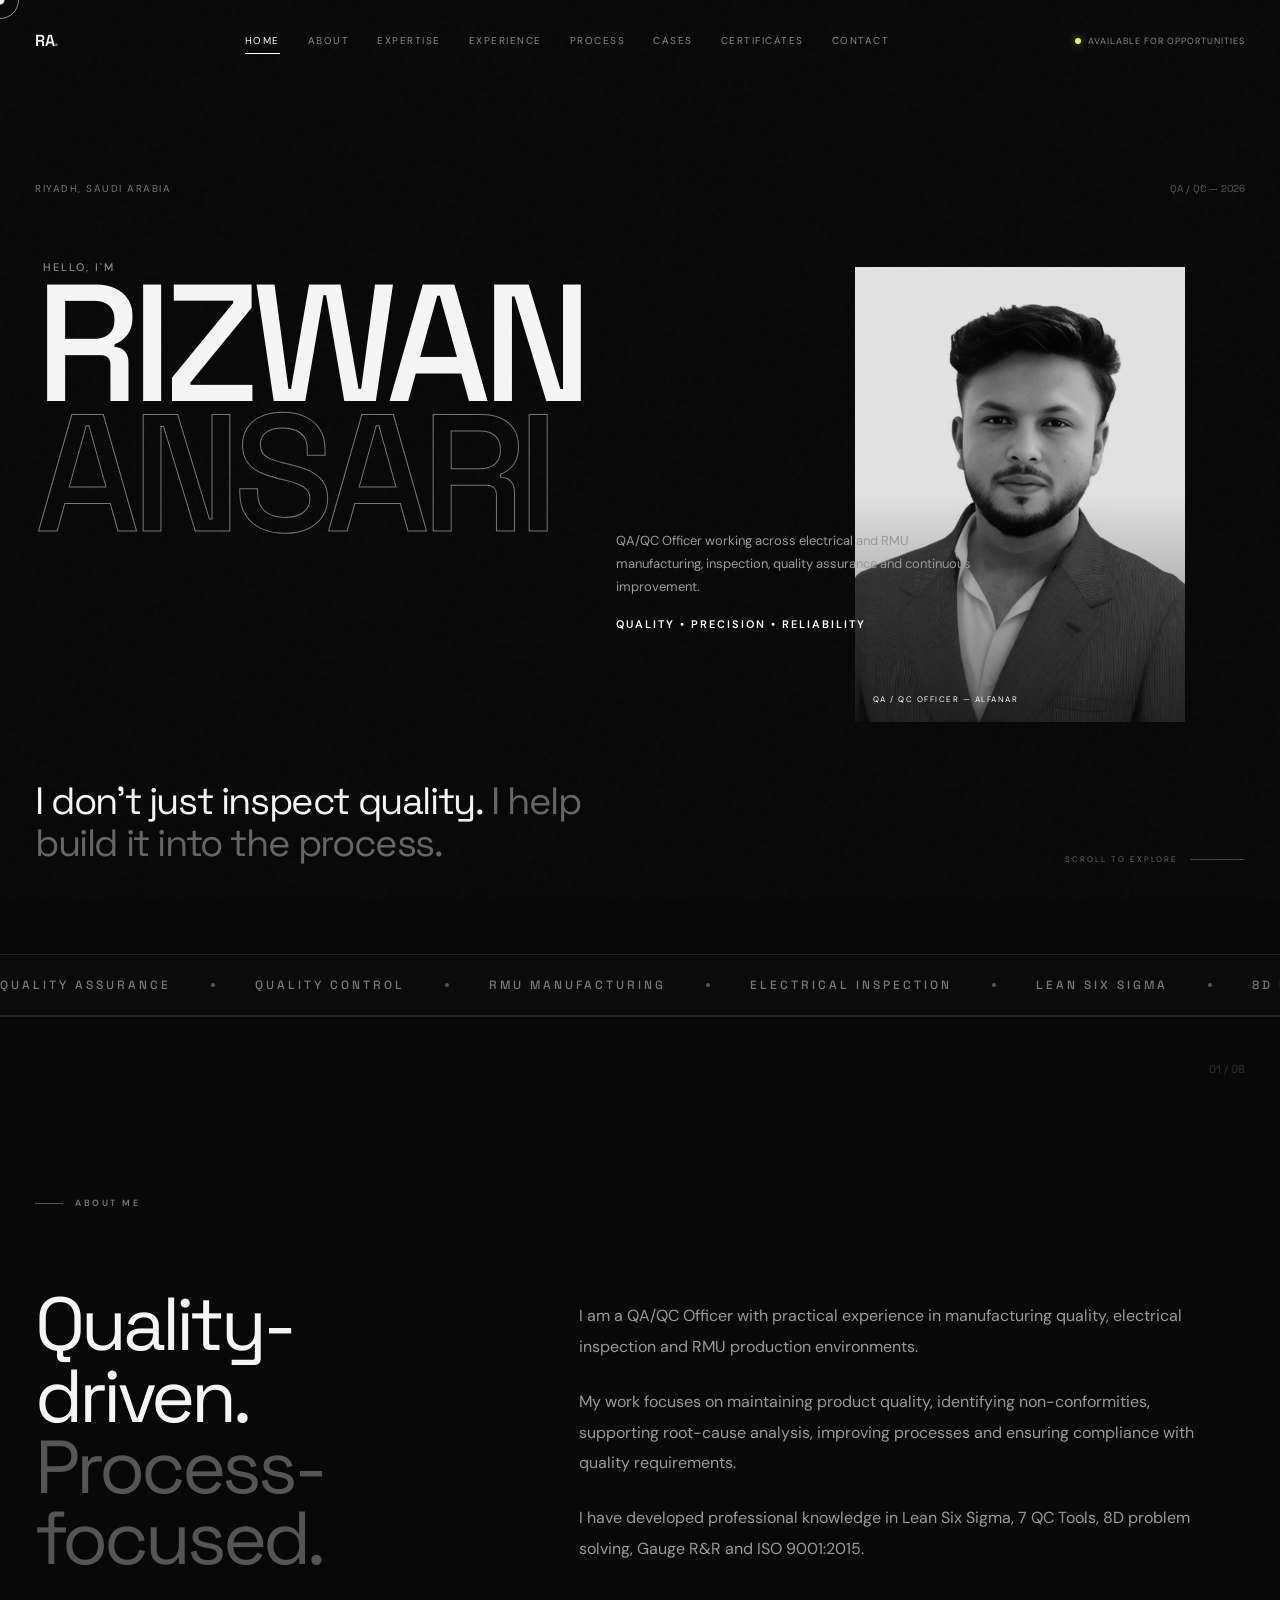
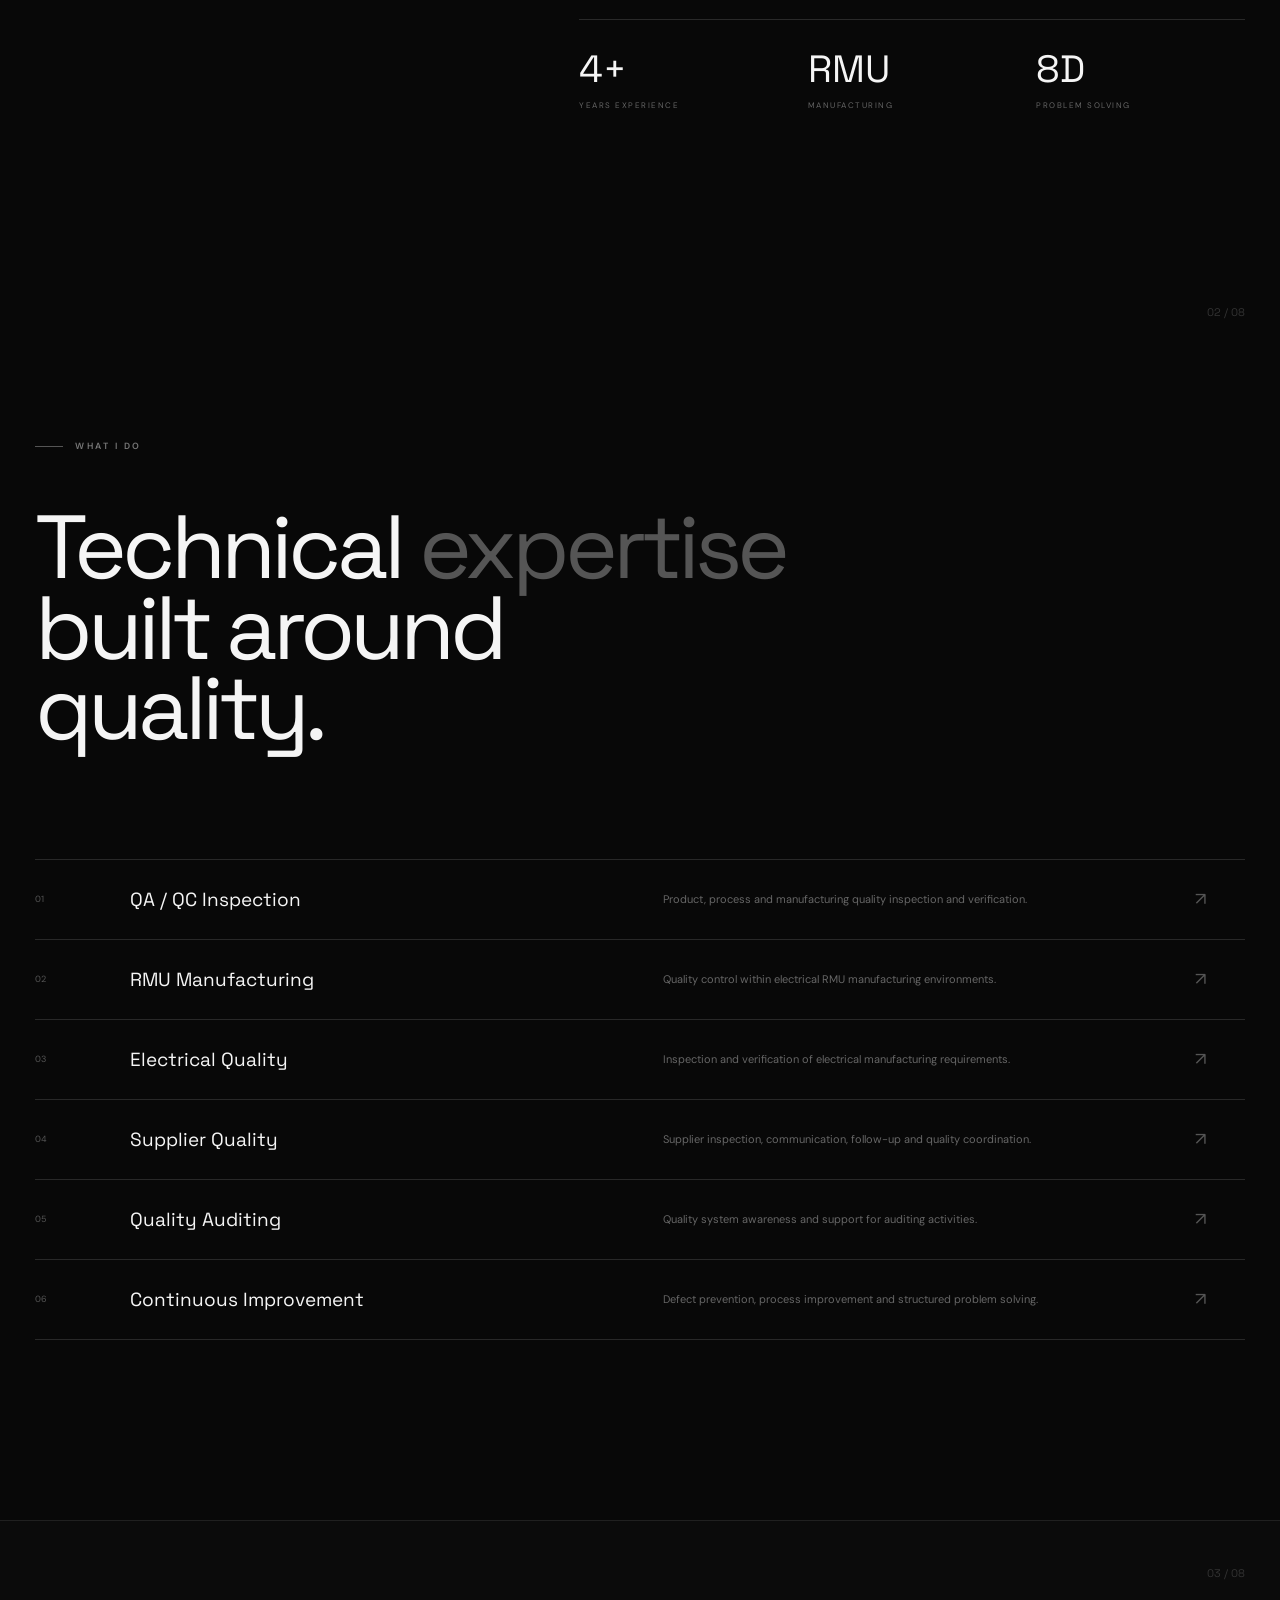
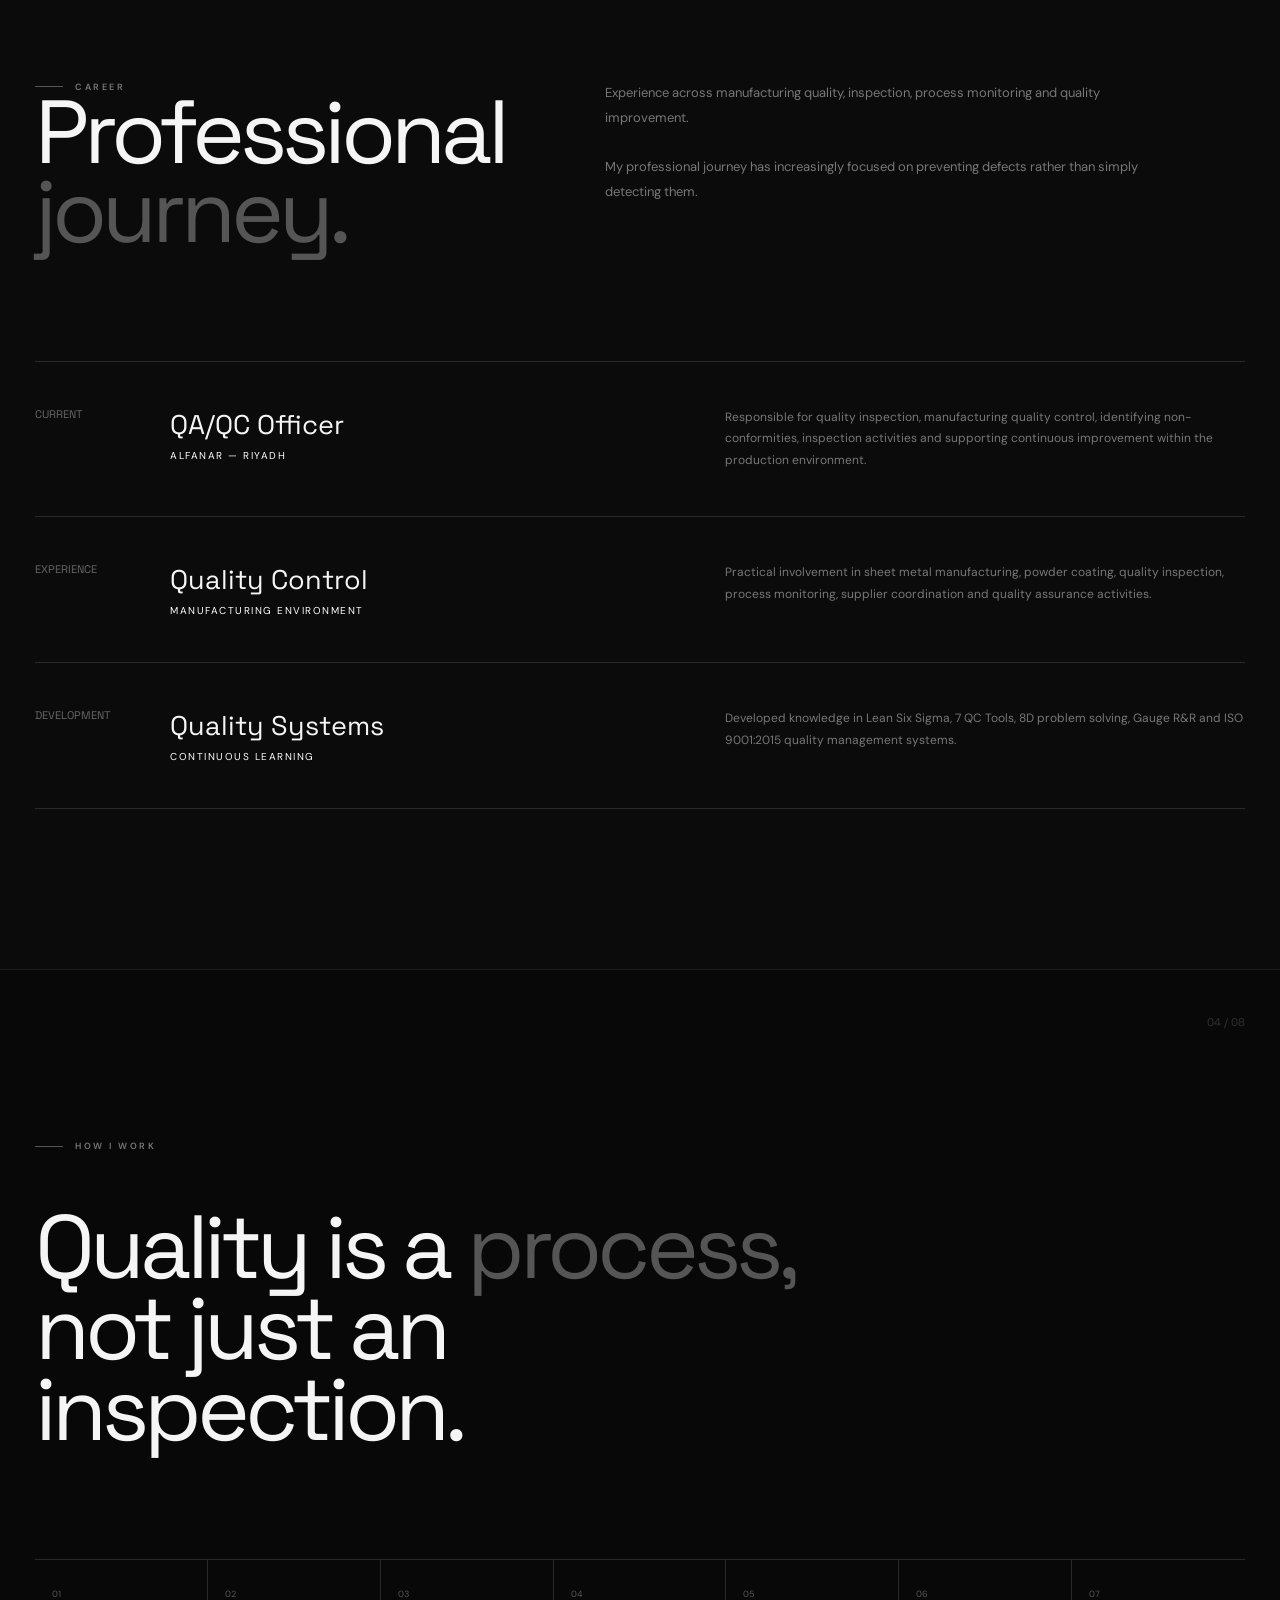
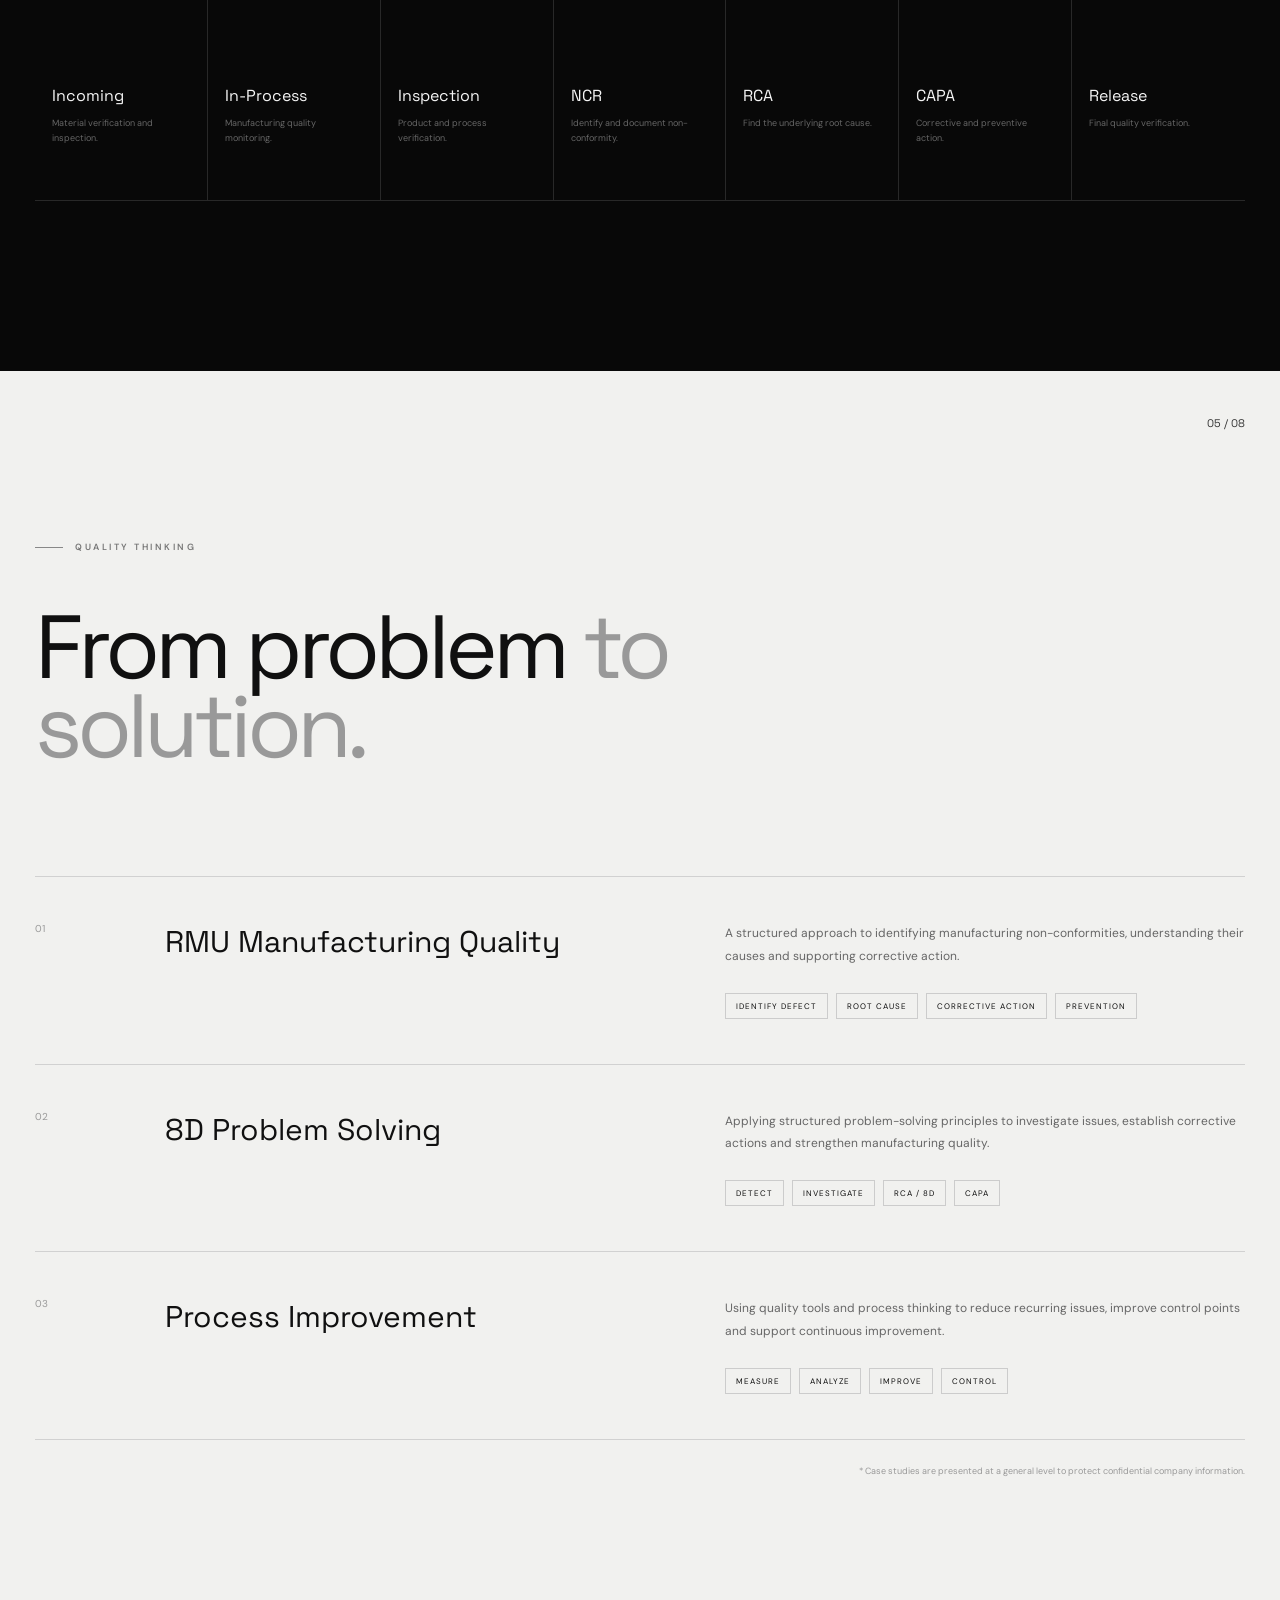
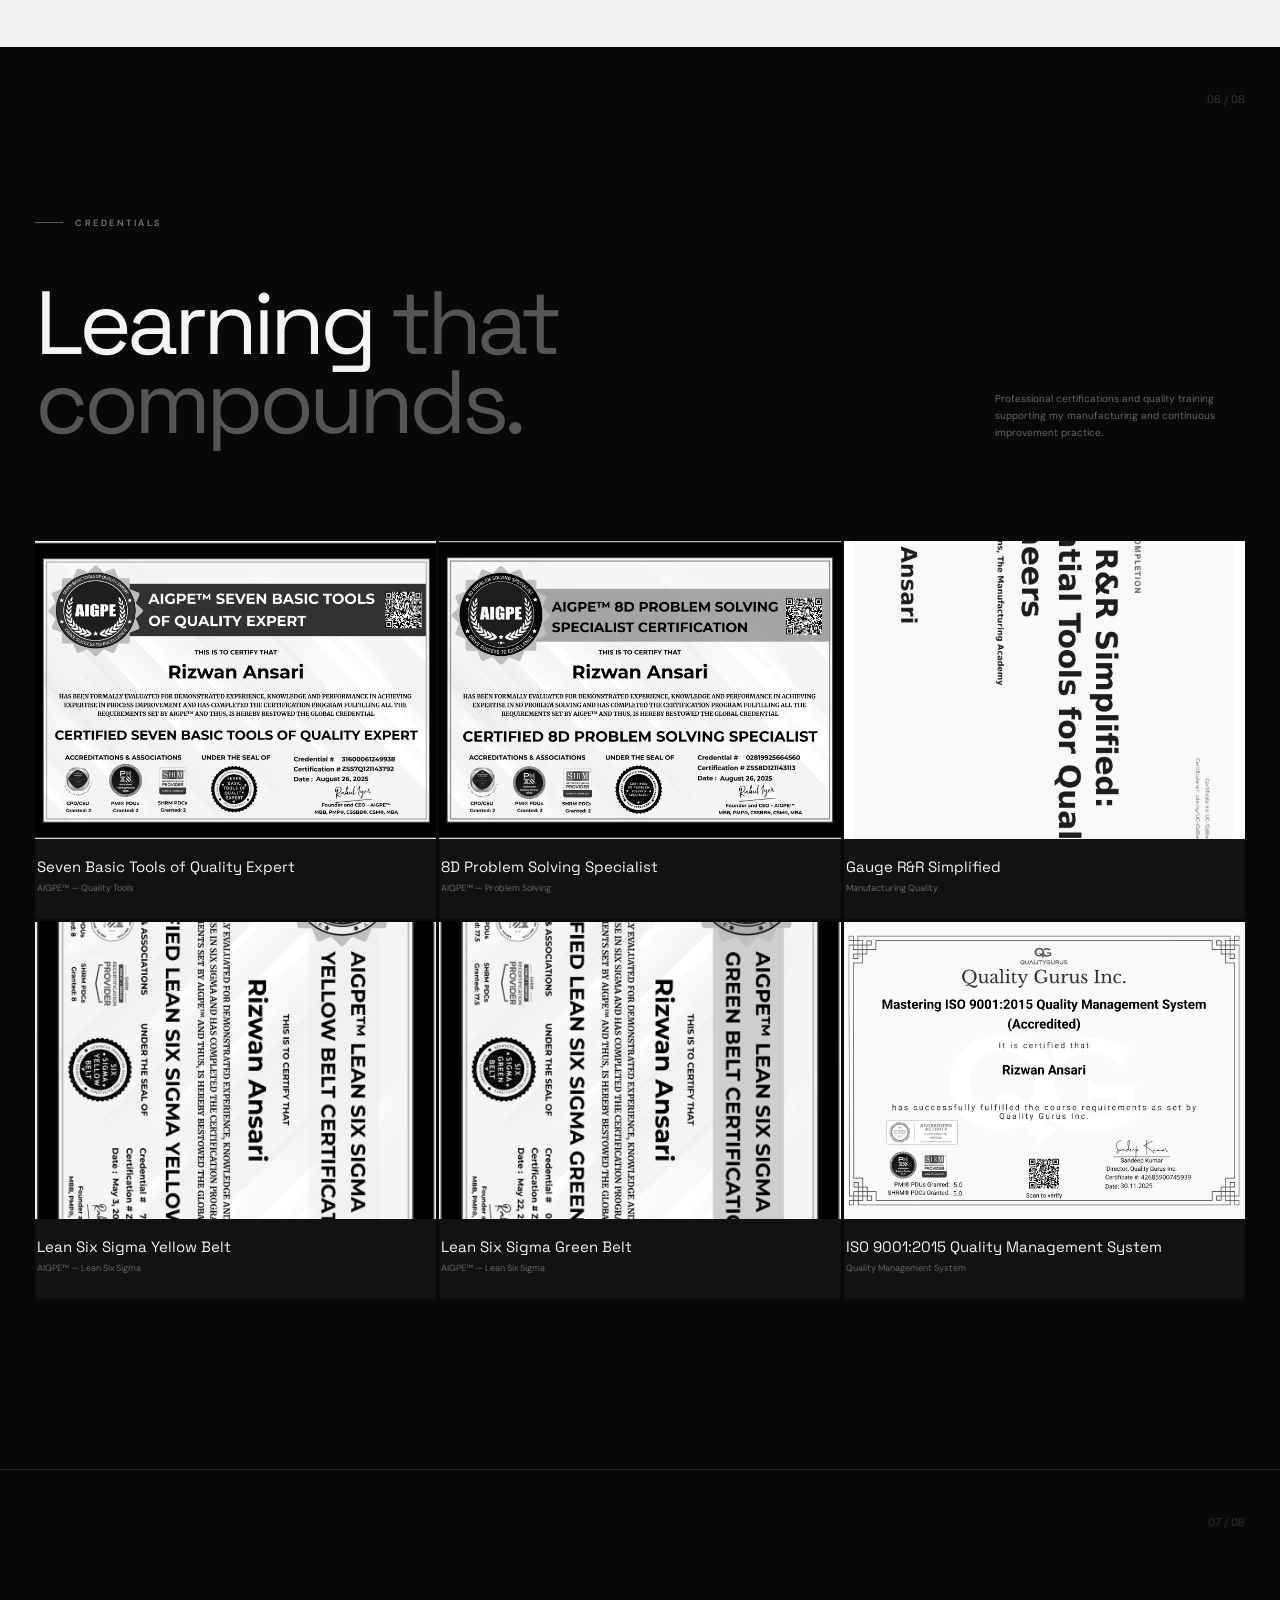
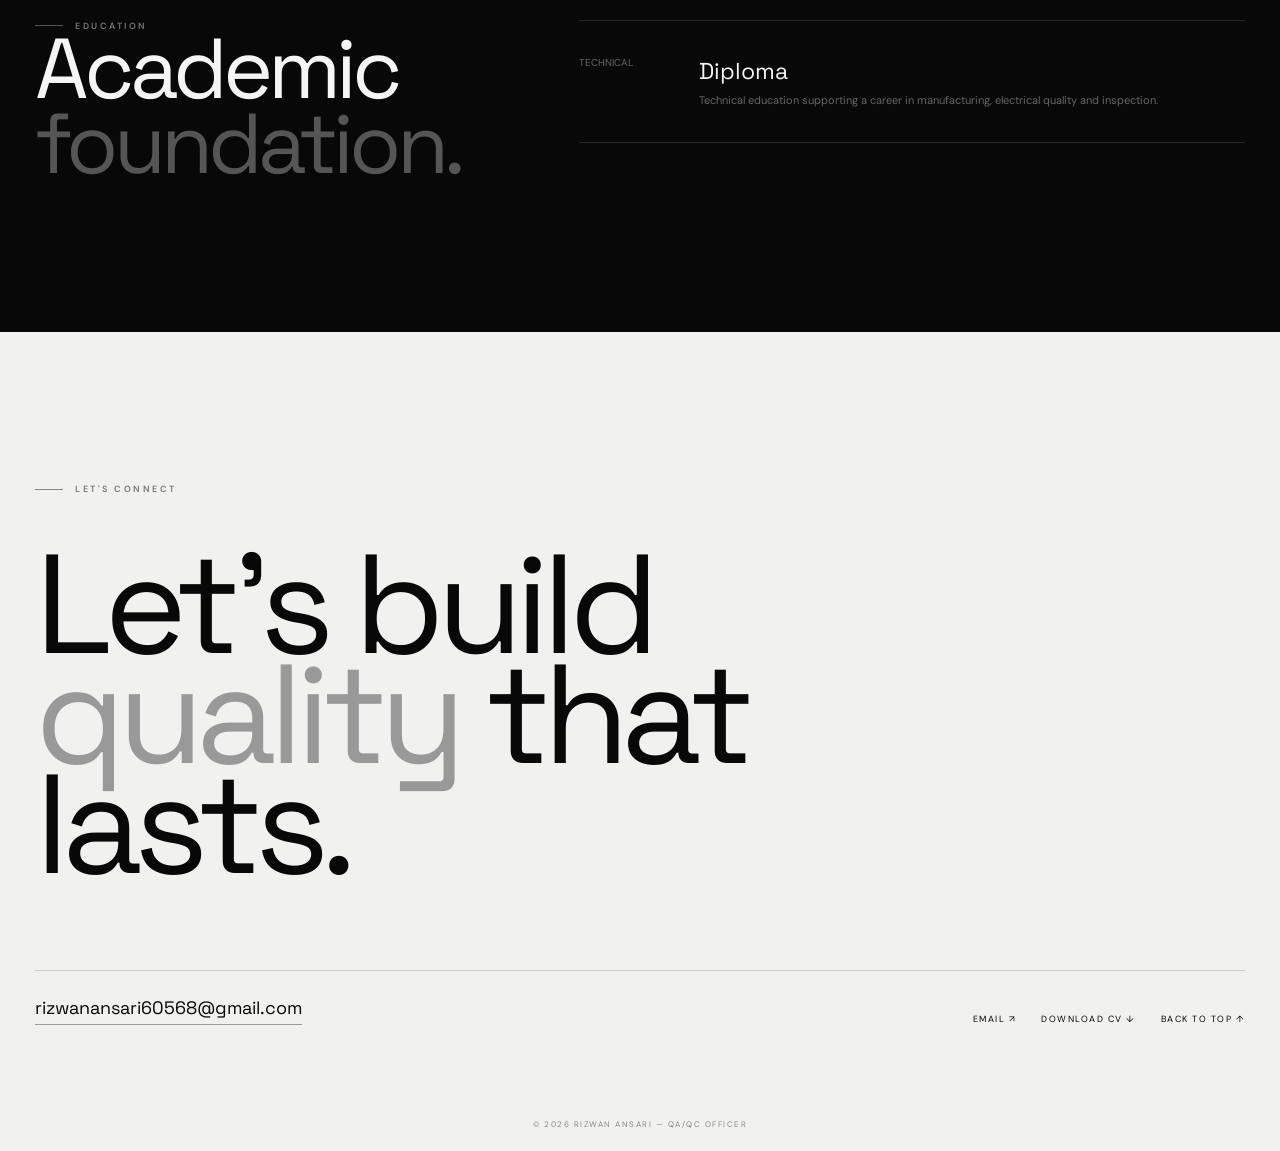
==== commit b04f165c: "Update index.html" ====
--- a/index.html
+++ b/index.html
@@ -1,50 +1,23 @@
 <!DOCTYPE html>
 <html lang="en">
 <head>
+
 <meta charset="UTF-8">
 <meta name="viewport" content="width=device-width, initial-scale=1.0">
 
-<title>Rizwan Ansari | QA/QC Officer | Electrical & RMU Manufacturing</title>
-
-<meta name="description" content="Rizwan Ansari — QA/QC Officer specializing in electrical and RMU manufacturing, quality inspection, Lean Six Sigma, 8D problem solving and ISO 9001:2015.">
-
-<meta name="theme-color" content="#06101d">
+<title>Rizwan Ansari — QA/QC Officer</title>
+
+<meta name="description"
+content="Rizwan Ansari — QA/QC Officer specializing in electrical and RMU manufacturing, quality assurance, inspection and continuous improvement.">
+
+<meta name="theme-color" content="#080808">
 
 <link rel="preconnect" href="https://fonts.googleapis.com">
 <link rel="preconnect" href="https://fonts.gstatic.com" crossorigin>
 
-<link href="https://fonts.googleapis.com/css2?family=Inter:wght@300;400;500;600;700;800&family=Space+Grotesk:wght@400;500;600;700&display=swap" rel="stylesheet">
+<link href="https://fonts.googleapis.com/css2?family=DM+Sans:wght@300;400;500;600;700&family=Space+Grotesk:wght@300;400;500;600;700&display=swap" rel="stylesheet">
 
 <style>
-
-/* =========================================================
-   PREMIUM QA/QC PORTFOLIO V2
-========================================================= */
-
-:root{
-    --bg:#030711;
-    --bg2:#071321;
-    --surface:rgba(255,255,255,.045);
-    --surface2:rgba(255,255,255,.075);
-
-    --blue:#18c8ff;
-    --cyan:#52efff;
-    --blue2:#087cff;
-
-    --green:#43ef9a;
-
-    --white:#fff;
-    --text:#eaf5ff;
-    --muted:#8fa5bb;
-    --muted2:#62758b;
-
-    --border:rgba(255,255,255,.10);
-    --borderBlue:rgba(24,200,255,.28);
-
-    --shadow:0 25px 80px rgba(0,0,0,.30);
-
-    --nav:76px;
-}
 
 /* =========================================================
    RESET
@@ -58,396 +31,148 @@
 
 html{
     scroll-behavior:smooth;
-    scroll-padding-top:90px;
 }
 
 body{
-    min-height:100vh;
+    background:#080808;
+    color:#f5f5f5;
+    font-family:"DM Sans",sans-serif;
     overflow-x:hidden;
-
-    font-family:"Inter",sans-serif;
-
-    color:var(--text);
-
-    background:
-        radial-gradient(
-            circle at 10% 10%,
-            rgba(8,124,255,.16),
-            transparent 28%
-        ),
-        radial-gradient(
-            circle at 90% 5%,
-            rgba(24,200,255,.12),
-            transparent 25%
-        ),
-        radial-gradient(
-            circle at 50% 80%,
-            rgba(8,124,255,.07),
-            transparent 30%
-        ),
-        linear-gradient(
-            135deg,
-            var(--bg),
-            var(--bg2)
-        );
-
-    transition:background .4s ease,color .4s ease;
-}
-
-body.light{
-    --bg:#eef7fc;
-    --bg2:#dcecf5;
-    --surface:rgba(255,255,255,.65);
-    --surface2:rgba(255,255,255,.9);
-
-    --text:#071321;
-    --muted:#52697d;
-    --muted2:#718598;
-
-    --border:rgba(4,35,60,.12);
-    --borderBlue:rgba(8,124,255,.30);
-
-    background:
-        radial-gradient(circle at 10% 10%,rgba(24,200,255,.20),transparent 30%),
-        linear-gradient(135deg,var(--bg),var(--bg2));
+}
+
+body.no-scroll{
+    overflow:hidden;
 }
 
 a{
     color:inherit;
-}
-
-button,
-a{
-    -webkit-tap-highlight-color:transparent;
+    text-decoration:none;
 }
 
 button{
     font-family:inherit;
 }
 
+::selection{
+    background:#fff;
+    color:#080808;
+}
+
+
 /* =========================================================
-   BACKGROUND GRID
+   VARIABLES
+========================================================= */
+
+:root{
+    --white:#f5f5f5;
+    --grey:#999;
+    --dark-grey:#5d5d5d;
+    --line:#242424;
+    --soft:#111;
+    --accent:#d8ff45;
+
+    --max:1320px;
+}
+
+
+/* =========================================================
+   CUSTOM CURSOR
+========================================================= */
+
+.cursor{
+    position:fixed;
+    width:9px;
+    height:9px;
+    border-radius:50%;
+    background:#fff;
+    pointer-events:none;
+    z-index:99999;
+    transform:translate(-50%,-50%);
+    mix-blend-mode:difference;
+}
+
+.cursor-circle{
+    position:fixed;
+    width:38px;
+    height:38px;
+    border:1px solid rgba(255,255,255,.55);
+    border-radius:50%;
+    pointer-events:none;
+    z-index:99998;
+    transform:translate(-50%,-50%);
+    transition:
+        width .3s ease,
+        height .3s ease,
+        background .3s ease;
+    mix-blend-mode:difference;
+}
+
+body.hovering .cursor-circle{
+    width:70px;
+    height:70px;
+    background:rgba(255,255,255,.08);
+}
+
+@media(pointer:coarse){
+    .cursor,
+    .cursor-circle{
+        display:none;
+    }
+}
+
+
+/* =========================================================
+   PAGE LOADER
+========================================================= */
+
+.loader{
+    position:fixed;
+    inset:0;
+    z-index:100000;
+    background:#080808;
+    display:flex;
+    align-items:flex-end;
+    justify-content:space-between;
+    padding:35px;
+    transition:
+        transform 1s cubic-bezier(.76,0,.24,1);
+}
+
+.loader.hide{
+    transform:translateY(-100%);
+}
+
+.loader-name{
+    font-family:"Space Grotesk";
+    font-size:13px;
+    font-weight:600;
+}
+
+.loader-percent{
+    font-family:"Space Grotesk";
+    font-size:13px;
+    color:#888;
+}
+
+
+/* =========================================================
+   NOISE
 ========================================================= */
 
 body::before{
     content:"";
     position:fixed;
     inset:0;
-    z-index:-10;
     pointer-events:none;
-
-    background-image:
-        linear-gradient(rgba(255,255,255,.025) 1px,transparent 1px),
-        linear-gradient(90deg,rgba(255,255,255,.025) 1px,transparent 1px);
-
-    background-size:44px 44px;
-
-    mask-image:linear-gradient(
-        to bottom,
-        rgba(0,0,0,.9),
-        rgba(0,0,0,.15)
-    );
-}
-
-body.light::before{
-    background-image:
-        linear-gradient(rgba(0,40,70,.045) 1px,transparent 1px),
-        linear-gradient(90deg,rgba(0,40,70,.045) 1px,transparent 1px);
-}
+    z-index:9990;
+    opacity:.035;
+
+    background-image:url("data:image/svg+xml,%3Csvg viewBox='0 0 180 180' xmlns='http://www.w3.org/2000/svg'%3E%3Cfilter id='n'%3E%3CfeTurbulence type='fractalNoise' baseFrequency='.9' numOctaves='4' stitchTiles='stitch'/%3E%3C/filter%3E%3Crect width='100%25' height='100%25' filter='url(%23n)' opacity='.6'/%3E%3C/svg%3E");
+}
+
 
 /* =========================================================
-   FLOATING ORBS
-========================================================= */
-
-.orb{
-    position:fixed;
-    width:420px;
-    height:420px;
-    border-radius:50%;
-
-    pointer-events:none;
-    z-index:-5;
-
-    filter:blur(80px);
-
-    opacity:.12;
-
-    animation:orbFloat 14s ease-in-out infinite alternate;
-}
-
-.orb.one{
-    top:10%;
-    left:-220px;
-    background:var(--blue2);
-}
-
-.orb.two{
-    right:-230px;
-    top:40%;
-    background:var(--cyan);
-    animation-delay:-5s;
-}
-
-.orb.three{
-    bottom:-250px;
-    left:40%;
-    background:#0066ff;
-    animation-delay:-9s;
-}
-
-@keyframes orbFloat{
-    from{
-        transform:translate(0,0) scale(1);
-    }
-    to{
-        transform:translate(80px,-50px) scale(1.12);
-    }
-}
-
-/* =========================================================
-   PARTICLES
-========================================================= */
-
-#particles{
-    position:fixed;
-    inset:0;
-    pointer-events:none;
-    z-index:-4;
-}
-
-.particle{
-    position:absolute;
-    width:2px;
-    height:2px;
-    border-radius:50%;
-    background:var(--cyan);
-    box-shadow:0 0 10px var(--cyan);
-    opacity:.35;
-
-    animation:particleMove linear infinite;
-}
-
-@keyframes particleMove{
-    from{
-        transform:translateY(110vh);
-        opacity:0;
-    }
-
-    20%{
-        opacity:.4;
-    }
-
-    80%{
-        opacity:.3;
-    }
-
-    to{
-        transform:translateY(-20vh);
-        opacity:0;
-    }
-}
-
-/* =========================================================
-   LOADER
-========================================================= */
-
-#loader{
-    position:fixed;
-    inset:0;
-    z-index:99999;
-
-    display:flex;
-    justify-content:center;
-    align-items:center;
-
-    background:#02050b;
-
-    transition:
-        opacity .8s ease,
-        visibility .8s ease;
-}
-
-#loader.hide{
-    opacity:0;
-    visibility:hidden;
-}
-
-.loader-box{
-    text-align:center;
-}
-
-.loader-logo{
-    width:82px;
-    height:82px;
-
-    display:flex;
-    justify-content:center;
-    align-items:center;
-
-    margin:auto;
-
-    border:1px solid rgba(24,200,255,.5);
-    border-radius:22px;
-
-    color:var(--cyan);
-
-    font-family:"Space Grotesk";
-    font-size:25px;
-    font-weight:700;
-
-    background:rgba(24,200,255,.04);
-
-    box-shadow:
-        0 0 40px rgba(24,200,255,.16),
-        inset 0 0 30px rgba(24,200,255,.05);
-
-    animation:loaderPulse 1.5s infinite;
-}
-
-.loader-text{
-    margin-top:20px;
-
-    color:#7e94a9;
-
-    font-size:10px;
-    letter-spacing:4px;
-    text-transform:uppercase;
-}
-
-.loader-line{
-    width:170px;
-    height:2px;
-
-    margin:20px auto 0;
-
-    overflow:hidden;
-
-    background:rgba(255,255,255,.08);
-}
-
-.loader-line span{
-    display:block;
-    width:40%;
-    height:100%;
-
-    background:linear-gradient(
-        90deg,
-        var(--blue2),
-        var(--cyan)
-    );
-
-    animation:loaderLine 1.2s infinite;
-}
-
-@keyframes loaderPulse{
-    50%{
-        transform:scale(1.06);
-        box-shadow:0 0 55px rgba(24,200,255,.32);
-    }
-}
-
-@keyframes loaderLine{
-    from{
-        transform:translateX(-160%);
-    }
-
-    to{
-        transform:translateX(420%);
-    }
-}
-
-/* =========================================================
-   SCROLL BAR
-========================================================= */
-
-::-webkit-scrollbar{
-    width:7px;
-}
-
-::-webkit-scrollbar-track{
-    background:#030711;
-}
-
-::-webkit-scrollbar-thumb{
-    border-radius:20px;
-    background:linear-gradient(
-        var(--blue2),
-        var(--cyan)
-    );
-}
-
-/* =========================================================
-   PROGRESS
-========================================================= */
-
-#progressBar{
-    position:fixed;
-    top:0;
-    left:0;
-
-    width:0;
-    height:3px;
-
-    z-index:10010;
-
-    background:linear-gradient(
-        90deg,
-        var(--blue2),
-        var(--cyan)
-    );
-
-    box-shadow:0 0 18px var(--cyan);
-}
-
-/* =========================================================
-   CURSOR
-========================================================= */
-
-.cursor-dot,
-.cursor-ring{
-    position:fixed;
-    top:0;
-    left:0;
-
-    pointer-events:none;
-
-    transform:translate(-50%,-50%);
-
-    z-index:100000;
-
-    border-radius:50%;
-}
-
-.cursor-dot{
-    width:5px;
-    height:5px;
-
-    background:var(--cyan);
-    box-shadow:0 0 14px var(--cyan);
-}
-
-.cursor-ring{
-    width:35px;
-    height:35px;
-
-    border:1px solid rgba(82,239,255,.6);
-
-    transition:
-        width .25s ease,
-        height .25s ease,
-        background .25s ease;
-}
-
-body.cursor-hover .cursor-ring{
-    width:55px;
-    height:55px;
-
-    background:rgba(82,239,255,.06);
-    border-color:var(--cyan);
-}
-
-/* =========================================================
-   NAV
+   NAVIGATION
 ========================================================= */
 
 nav{
@@ -455,2308 +180,1679 @@
     top:0;
     left:0;
     right:0;
-
-    height:var(--nav);
-
     z-index:5000;
+
+    height:82px;
 
     display:flex;
     align-items:center;
 
-    border-bottom:1px solid var(--border);
-
-    background:rgba(3,7,17,.58);
-
-    backdrop-filter:blur(22px);
-    -webkit-backdrop-filter:blur(22px);
-
-    transition:.35s ease;
-}
-
-body.light nav{
-    background:rgba(238,247,252,.72);
+    border-bottom:1px solid transparent;
+
+    transition:
+        background .4s ease,
+        border-color .4s ease;
 }
 
 nav.scrolled{
-    background:rgba(3,7,17,.91);
-    box-shadow:0 15px 50px rgba(0,0,0,.25);
-}
-
-body.light nav.scrolled{
-    background:rgba(238,247,252,.94);
+    background:rgba(8,8,8,.86);
+    backdrop-filter:blur(18px);
+    border-color:#202020;
 }
 
 .nav-inner{
-    width:min(1180px,92%);
+    width:min(var(--max),calc(100% - 70px));
     margin:auto;
 
+    display:flex;
+    justify-content:space-between;
+    align-items:center;
+}
+
+.logo{
+    font-family:"Space Grotesk";
+    font-size:16px;
+    font-weight:600;
+    letter-spacing:-.5px;
+}
+
+.logo span{
+    color:#777;
+}
+
+.nav-links{
+    display:flex;
+    gap:28px;
+    align-items:center;
+}
+
+.nav-links a{
+    position:relative;
+    color:#888;
+    font-size:10px;
+    text-transform:uppercase;
+    letter-spacing:1.5px;
+    transition:.3s ease;
+}
+
+.nav-links a:hover,
+.nav-links a.active{
+    color:#fff;
+}
+
+.nav-links a::after{
+    content:"";
+    position:absolute;
+    left:0;
+    bottom:-7px;
+    width:0;
+    height:1px;
+    background:#fff;
+    transition:.3s ease;
+}
+
+.nav-links a:hover::after,
+.nav-links a.active::after{
+    width:100%;
+}
+
+.nav-right{
     display:flex;
     align-items:center;
+    gap:15px;
+}
+
+.availability{
+    display:flex;
+    align-items:center;
+    gap:7px;
+
+    color:#888;
+    font-size:9px;
+    text-transform:uppercase;
+    letter-spacing:1px;
+}
+
+.availability-dot{
+    width:6px;
+    height:6px;
+    border-radius:50%;
+    background:var(--accent);
+    box-shadow:0 0 10px rgba(216,255,69,.6);
+}
+
+.menu{
+    display:none;
+
+    width:42px;
+    height:42px;
+
+    border:1px solid #292929;
+    background:#101010;
+
+    color:#fff;
+
+    cursor:pointer;
+}
+
+
+/* =========================================================
+   MOBILE NAV
+========================================================= */
+
+@media(max-width:850px){
+
+    .nav-inner{
+        width:calc(100% - 38px);
+    }
+
+    .availability{
+        display:none;
+    }
+
+    .menu{
+        display:block;
+    }
+
+    .nav-links{
+        position:absolute;
+        top:82px;
+        left:15px;
+        right:15px;
+
+        display:flex;
+        flex-direction:column;
+        align-items:stretch;
+        gap:0;
+
+        padding:8px;
+
+        background:#101010;
+        border:1px solid #252525;
+
+        opacity:0;
+        visibility:hidden;
+        transform:translateY(-10px);
+
+        transition:.3s ease;
+    }
+
+    .nav-links.open{
+        opacity:1;
+        visibility:visible;
+        transform:translateY(0);
+    }
+
+    .nav-links a{
+        padding:17px 14px;
+        border-bottom:1px solid #202020;
+    }
+
+    .nav-links a:last-child{
+        border-bottom:0;
+    }
+
+    .nav-links a::after{
+        display:none;
+    }
+
+}
+
+
+/* =========================================================
+   GLOBAL
+========================================================= */
+
+.container{
+    width:min(var(--max),calc(100% - 70px));
+    margin:auto;
+}
+
+section{
+    position:relative;
+}
+
+.eyebrow{
+    display:flex;
+    align-items:center;
+    gap:12px;
+
+    color:#777;
+
+    font-size:9px;
+    font-weight:600;
+
+    text-transform:uppercase;
+    letter-spacing:2.5px;
+}
+
+.eyebrow::before{
+    content:"";
+    width:28px;
+    height:1px;
+    background:#555;
+}
+
+.section-number{
+    position:absolute;
+    top:45px;
+    right:35px;
+
+    color:#333;
+
+    font-family:"Space Grotesk";
+    font-size:11px;
+}
+
+
+/* =========================================================
+   HERO
+========================================================= */
+
+.hero{
+    min-height:100vh;
+    padding-top:82px;
+
+    display:flex;
+    align-items:center;
+
+    overflow:hidden;
+}
+
+.hero-inner{
+    width:min(var(--max),calc(100% - 70px));
+    margin:auto;
+
+    position:relative;
+
+    padding:100px 0 90px;
+}
+
+.hero-topline{
+    display:flex;
     justify-content:space-between;
-}
-
-.logo{
-    width:46px;
-    height:46px;
+    align-items:center;
+
+    margin-bottom:65px;
+}
+
+.hero-location{
+    color:#777;
+    font-size:10px;
+    text-transform:uppercase;
+    letter-spacing:1.5px;
+}
+
+.hero-year{
+    color:#555;
+    font-family:"Space Grotesk";
+    font-size:10px;
+}
+
+.hero-title{
+    position:relative;
+    z-index:3;
+}
+
+.hero-title .small{
+    display:block;
+
+    margin-left:8px;
+    margin-bottom:5px;
+
+    color:#888;
+
+    font-size:11px;
+    font-weight:500;
+
+    text-transform:uppercase;
+    letter-spacing:2px;
+}
+
+.hero-title h1{
+    font-family:"Space Grotesk";
+    font-size:clamp(75px,13vw,190px);
+    line-height:.78;
+    letter-spacing:-9px;
+    font-weight:500;
+}
+
+.hero-title h1 .outline{
+    color:transparent;
+    -webkit-text-stroke:1px #777;
+}
+
+.hero-description{
+    position:relative;
+    z-index:5;
+
+    width:360px;
+
+    margin-left:48%;
+
+    margin-top:-10px;
+}
+
+.hero-description p{
+    color:#999;
+    font-size:13px;
+    line-height:1.8;
+}
+
+.hero-role{
+    margin-top:18px;
+
+    color:#fff;
+
+    font-size:11px;
+    font-weight:600;
+
+    text-transform:uppercase;
+    letter-spacing:2px;
+}
+
+.hero-image{
+    position:absolute;
+
+    right:5%;
+    top:185px;
+
+    width:330px;
+    height:455px;
+
+    overflow:hidden;
+
+    z-index:2;
+
+    background:#161616;
+}
+
+.hero-image::after{
+    content:"";
+
+    position:absolute;
+    inset:0;
+
+    background:
+        linear-gradient(
+            to bottom,
+            transparent 50%,
+            rgba(8,8,8,.5)
+        );
+
+    pointer-events:none;
+}
+
+.hero-image img{
+    width:100%;
+    height:100%;
+
+    object-fit:cover;
+
+    object-position:center;
+
+    filter:grayscale(100%);
+    opacity:.88;
+
+    transform:scale(1.04);
+
+    transition:
+        transform 1.2s cubic-bezier(.2,.8,.2,1),
+        filter .7s ease;
+}
+
+.hero-image:hover img{
+    transform:scale(1.1);
+    filter:grayscale(0%);
+}
+
+.image-caption{
+    position:absolute;
+    bottom:18px;
+    left:18px;
+    z-index:3;
+
+    color:#fff;
+
+    font-size:8px;
+    text-transform:uppercase;
+    letter-spacing:1.5px;
+}
+
+.hero-bottom{
+    margin-top:150px;
+
+    display:flex;
+    justify-content:space-between;
+    align-items:flex-end;
+}
+
+.hero-statement{
+    max-width:620px;
+
+    font-family:"Space Grotesk";
+    font-size:clamp(22px,3vw,38px);
+    line-height:1.1;
+    letter-spacing:-1.4px;
+}
+
+.hero-statement span{
+    color:#666;
+}
+
+.scroll-indicator{
+    display:flex;
+    align-items:center;
+    gap:12px;
+
+    color:#666;
+
+    font-size:8px;
+    text-transform:uppercase;
+    letter-spacing:2px;
+}
+
+.scroll-line{
+    width:55px;
+    height:1px;
+    background:#444;
+}
+
+@media(max-width:900px){
+
+    .hero-title h1{
+        font-size:clamp(70px,15vw,130px);
+    }
+
+    .hero-image{
+        position:relative;
+        top:auto;
+        right:auto;
+
+        width:280px;
+        height:390px;
+
+        margin:65px auto 0;
+    }
+
+    .hero-description{
+        width:auto;
+        max-width:430px;
+        margin:35px 0 0;
+    }
+
+    .hero-bottom{
+        margin-top:70px;
+    }
+
+}
+
+@media(max-width:600px){
+
+    .container,
+    .hero-inner{
+        width:calc(100% - 38px);
+    }
+
+    .hero{
+        min-height:auto;
+    }
+
+    .hero-inner{
+        padding:70px 0 65px;
+    }
+
+    .hero-topline{
+        margin-bottom:50px;
+    }
+
+    .hero-title h1{
+        font-size:clamp(62px,20vw,100px);
+        letter-spacing:-6px;
+    }
+
+    .hero-image{
+        width:245px;
+        height:335px;
+        margin-top:55px;
+    }
+
+    .hero-bottom{
+        display:block;
+        margin-top:55px;
+    }
+
+    .scroll-indicator{
+        margin-top:30px;
+    }
+
+}
+
+
+/* =========================================================
+   ABOUT
+========================================================= */
+
+.about{
+    padding:180px 0 150px;
+
+    border-top:1px solid var(--line);
+}
+
+.about-grid{
+    display:grid;
+    grid-template-columns:1fr 1.5fr;
+    gap:100px;
+
+    margin-top:80px;
+}
+
+.about-left h2{
+    font-family:"Space Grotesk";
+    font-size:clamp(40px,6vw,75px);
+    line-height:.95;
+    font-weight:400;
+    letter-spacing:-4px;
+}
+
+.about-left h2 span{
+    color:#555;
+}
+
+.about-right{
+    padding-top:12px;
+}
+
+.about-right p{
+    max-width:650px;
+
+    color:#999;
+
+    font-size:16px;
+    line-height:1.9;
+}
+
+.about-right p + p{
+    margin-top:25px;
+}
+
+.about-highlight{
+    margin-top:55px;
+
+    padding-top:25px;
+
+    border-top:1px solid #292929;
+
+    display:grid;
+    grid-template-columns:repeat(3,1fr);
+    gap:20px;
+}
+
+.stat strong{
+    display:block;
+
+    font-family:"Space Grotesk";
+    font-size:38px;
+    font-weight:400;
+}
+
+.stat span{
+    display:block;
+
+    margin-top:7px;
+
+    color:#666;
+
+    font-size:8px;
+    text-transform:uppercase;
+    letter-spacing:1.5px;
+}
+
+@media(max-width:800px){
+
+    .about{
+        padding:110px 0;
+    }
+
+    .about-grid{
+        grid-template-columns:1fr;
+        gap:45px;
+        margin-top:55px;
+    }
+
+    .about-left h2{
+        font-size:52px;
+    }
+
+}
+
+
+/* =========================================================
+   MARQUEE
+========================================================= */
+
+.marquee{
+    overflow:hidden;
+
+    border-top:1px solid #222;
+    border-bottom:1px solid #222;
+
+    padding:22px 0;
+
+    background:#0b0b0b;
+}
+
+.marquee-track{
+    width:max-content;
+
+    display:flex;
+    align-items:center;
+    gap:40px;
+
+    animation:marquee 28s linear infinite;
+}
+
+.marquee span{
+    font-family:"Space Grotesk";
+    font-size:12px;
+    font-weight:500;
+
+    text-transform:uppercase;
+    letter-spacing:3px;
+
+    color:#777;
+}
+
+.marquee .dot{
+    width:4px;
+    height:4px;
+    border-radius:50%;
+    background:#555;
+}
+
+@keyframes marquee{
+    from{
+        transform:translateX(0);
+    }
+    to{
+        transform:translateX(-50%);
+    }
+}
+
+
+/* =========================================================
+   EXPERTISE
+========================================================= */
+
+.expertise-section{
+    padding:180px 0;
+}
+
+.expertise-head{
+    display:flex;
+    justify-content:space-between;
+    align-items:flex-start;
+}
+
+.expertise-title{
+    max-width:760px;
+
+    margin-top:55px;
+
+    font-family:"Space Grotesk";
+    font-size:clamp(45px,7vw,90px);
+    line-height:.9;
+    letter-spacing:-5px;
+    font-weight:400;
+}
+
+.expertise-title span{
+    color:#555;
+}
+
+.expertise-list{
+    margin-top:110px;
+
+    border-top:1px solid #282828;
+}
+
+.expertise-item{
+    display:grid;
+
+    grid-template-columns:70px 1fr 1fr 50px;
+
+    gap:25px;
+
+    align-items:center;
+
+    padding:27px 0;
+
+    border-bottom:1px solid #282828;
+
+    transition:.4s ease;
+}
+
+.expertise-item:hover{
+    padding-left:18px;
+    padding-right:18px;
+
+    background:#101010;
+}
+
+.expertise-item .number{
+    color:#555;
+    font-size:9px;
+}
+
+.expertise-item h3{
+    font-family:"Space Grotesk";
+    font-size:19px;
+    font-weight:400;
+}
+
+.expertise-item p{
+    color:#666;
+    font-size:11px;
+    line-height:1.6;
+}
+
+.expertise-item .arrow{
+    color:#555;
+    font-size:18px;
+
+    transition:.3s ease;
+}
+
+.expertise-item:hover .arrow{
+    color:#fff;
+    transform:translateX(5px);
+}
+
+@media(max-width:700px){
+
+    .expertise-section{
+        padding:110px 0;
+    }
+
+    .expertise-title{
+        margin-top:45px;
+        font-size:55px;
+        letter-spacing:-3px;
+    }
+
+    .expertise-list{
+        margin-top:70px;
+    }
+
+    .expertise-item{
+        grid-template-columns:35px 1fr 25px;
+        gap:15px;
+    }
+
+    .expertise-item p{
+        display:none;
+    }
+
+}
+
+
+/* =========================================================
+   EXPERIENCE
+========================================================= */
+
+.experience{
+    padding:160px 0;
+
+    background:#0b0b0b;
+
+    border-top:1px solid #202020;
+    border-bottom:1px solid #202020;
+}
+
+.experience-header{
+    display:grid;
+    grid-template-columns:1fr 1.5fr;
+    gap:100px;
+}
+
+.experience-header h2{
+    font-family:"Space Grotesk";
+    font-size:clamp(50px,7vw,90px);
+    line-height:.88;
+    letter-spacing:-5px;
+    font-weight:400;
+}
+
+.experience-header h2 span{
+    color:#555;
+}
+
+.experience-intro{
+    max-width:550px;
+    color:#777;
+    font-size:13px;
+    line-height:1.9;
+}
+
+.timeline{
+    margin-top:110px;
+}
+
+.timeline-item{
+    display:grid;
+    grid-template-columns:100px 1fr 1fr;
+    gap:35px;
+
+    padding:45px 0;
+
+    border-top:1px solid #292929;
+}
+
+.timeline-item:last-child{
+    border-bottom:1px solid #292929;
+}
+
+.timeline-year{
+    color:#666;
+    font-family:"Space Grotesk";
+    font-size:11px;
+}
+
+.timeline-role{
+    font-family:"Space Grotesk";
+    font-size:27px;
+    font-weight:400;
+}
+
+.timeline-company{
+    margin-top:7px;
+    color:#fff;
+    font-size:10px;
+    text-transform:uppercase;
+    letter-spacing:1.5px;
+}
+
+.timeline-description{
+    color:#777;
+    font-size:12px;
+    line-height:1.8;
+}
+
+@media(max-width:800px){
+
+    .experience{
+        padding:110px 0;
+    }
+
+    .experience-header{
+        grid-template-columns:1fr;
+        gap:40px;
+    }
+
+    .experience-header h2{
+        font-size:58px;
+    }
+
+    .timeline{
+        margin-top:70px;
+    }
+
+    .timeline-item{
+        grid-template-columns:70px 1fr;
+        gap:15px;
+    }
+
+    .timeline-description{
+        grid-column:2;
+    }
+
+}
+
+
+/* =========================================================
+   PROCESS
+========================================================= */
+
+.process{
+    padding:170px 0;
+}
+
+.process-heading{
+    max-width:850px;
+}
+
+.process-heading h2{
+    margin-top:55px;
+
+    font-family:"Space Grotesk";
+    font-size:clamp(48px,7vw,90px);
+    line-height:.9;
+    letter-spacing:-5px;
+    font-weight:400;
+}
+
+.process-heading h2 span{
+    color:#555;
+}
+
+.process-grid{
+    margin-top:110px;
+
+    display:grid;
+    grid-template-columns:repeat(7,1fr);
+
+    border-top:1px solid #282828;
+    border-bottom:1px solid #282828;
+}
+
+.process-item{
+    min-height:240px;
+
+    padding:28px 17px;
+
+    border-right:1px solid #282828;
+
+    transition:.4s ease;
+}
+
+.process-item:last-child{
+    border-right:0;
+}
+
+.process-item:hover{
+    background:#111;
+}
+
+.process-number{
+    color:#555;
+    font-size:9px;
+}
+
+.process-item h3{
+    margin-top:85px;
+
+    font-family:"Space Grotesk";
+    font-size:16px;
+    font-weight:400;
+}
+
+.process-item p{
+    margin-top:10px;
+
+    color:#666;
+
+    font-size:9px;
+    line-height:1.6;
+}
+
+@media(max-width:1000px){
+
+    .process-grid{
+        grid-template-columns:repeat(4,1fr);
+    }
+
+    .process-item:nth-child(4){
+        border-right:0;
+    }
+
+}
+
+@media(max-width:600px){
+
+    .process{
+        padding:110px 0;
+    }
+
+    .process-heading h2{
+        font-size:55px;
+        letter-spacing:-3px;
+    }
+
+    .process-grid{
+        grid-template-columns:1fr 1fr;
+        margin-top:70px;
+    }
+
+    .process-item{
+        min-height:190px;
+    }
+
+    .process-item:nth-child(4){
+        border-right:1px solid #282828;
+    }
+
+    .process-item:nth-child(even){
+        border-right:0;
+    }
+
+    .process-item h3{
+        margin-top:55px;
+    }
+
+}
+
+
+/* =========================================================
+   CASE STUDIES
+========================================================= */
+
+.cases{
+    padding:170px 0;
+    background:#f1f1ef;
+    color:#101010;
+}
+
+.cases .eyebrow{
+    color:#777;
+}
+
+.cases .eyebrow::before{
+    background:#888;
+}
+
+.cases-title{
+    margin-top:55px;
+
+    max-width:850px;
+
+    font-family:"Space Grotesk";
+    font-size:clamp(48px,7vw,90px);
+    line-height:.88;
+    letter-spacing:-5px;
+    font-weight:400;
+}
+
+.cases-title span{
+    color:#999;
+}
+
+.case-list{
+    margin-top:110px;
+}
+
+.case{
+    display:grid;
+    grid-template-columns:90px 1fr 1fr;
+    gap:40px;
+
+    padding:45px 0;
+
+    border-top:1px solid #d1d1d1;
+}
+
+.case:last-child{
+    border-bottom:1px solid #d1d1d1;
+}
+
+.case-number{
+    color:#999;
+    font-size:10px;
+}
+
+.case h3{
+    font-family:"Space Grotesk";
+    font-size:30px;
+    font-weight:400;
+}
+
+.case p{
+    color:#666;
+    font-size:12px;
+    line-height:1.9;
+}
+
+.case-flow{
+    margin-top:25px;
+
+    display:flex;
+    flex-wrap:wrap;
+    gap:8px;
+}
+
+.case-flow span{
+    padding:7px 10px;
+
+    border:1px solid #ccc;
+
+    font-size:8px;
+    text-transform:uppercase;
+    letter-spacing:1px;
+}
+
+@media(max-width:700px){
+
+    .cases{
+        padding:110px 0;
+    }
+
+    .cases-title{
+        font-size:55px;
+        letter-spacing:-3px;
+    }
+
+    .case{
+        grid-template-columns:45px 1fr;
+        gap:20px;
+    }
+
+    .case p{
+        grid-column:2;
+    }
+
+}
+
+
+/* =========================================================
+   CERTIFICATES
+========================================================= */
+
+.certifications{
+    padding:170px 0;
+}
+
+.cert-header{
+    display:flex;
+    justify-content:space-between;
+    align-items:flex-end;
+}
+
+.cert-title{
+    margin-top:55px;
+
+    font-family:"Space Grotesk";
+    font-size:clamp(50px,7vw,90px);
+    line-height:.88;
+    letter-spacing:-5px;
+    font-weight:400;
+}
+
+.cert-title span{
+    color:#555;
+}
+
+.cert-note{
+    max-width:250px;
+    color:#666;
+    font-size:10px;
+    line-height:1.7;
+}
+
+.cert-grid{
+    margin-top:100px;
+
+    display:grid;
+    grid-template-columns:repeat(3,1fr);
+
+    gap:3px;
+}
+
+.cert{
+    position:relative;
+
+    overflow:hidden;
+
+    background:#121212;
+
+    cursor:pointer;
+}
+
+.cert-image{
+    aspect-ratio:1.35/1;
+    overflow:hidden;
+}
+
+.cert-image img{
+    width:100%;
+    height:100%;
+    display:block;
+
+    object-fit:cover;
+
+    transition:
+        transform .7s cubic-bezier(.2,.8,.2,1),
+        filter .5s ease;
+
+    filter:grayscale(100%);
+}
+
+.cert:hover img{
+    transform:scale(1.06);
+    filter:grayscale(0%);
+}
+
+.cert-overlay{
+    position:absolute;
+    inset:0;
+
+    display:flex;
+    align-items:flex-end;
+    justify-content:space-between;
+
+    padding:20px;
+
+    background:
+        linear-gradient(
+            to top,
+            rgba(0,0,0,.85),
+            transparent 55%
+        );
+
+    opacity:0;
+
+    transition:.4s ease;
+}
+
+.cert:hover .cert-overlay{
+    opacity:1;
+}
+
+.cert-overlay span{
+    color:#fff;
+    font-size:9px;
+    text-transform:uppercase;
+    letter-spacing:1px;
+}
+
+.cert-info{
+    padding:18px 2px 25px;
+}
+
+.cert-info h3{
+    font-family:"Space Grotesk";
+    font-size:15px;
+    font-weight:400;
+}
+
+.cert-info p{
+    margin-top:6px;
+    color:#666;
+    font-size:9px;
+}
+
+@media(max-width:850px){
+
+    .cert-header{
+        display:block;
+    }
+
+    .cert-note{
+        margin-top:25px;
+    }
+
+    .cert-grid{
+        grid-template-columns:1fr 1fr;
+    }
+
+}
+
+@media(max-width:550px){
+
+    .certifications{
+        padding:110px 0;
+    }
+
+    .cert-title{
+        font-size:55px;
+        letter-spacing:-3px;
+    }
+
+    .cert-grid{
+        grid-template-columns:1fr;
+        gap:25px;
+    }
+
+}
+
+
+/* =========================================================
+   EDUCATION
+========================================================= */
+
+.education{
+    padding:150px 0;
+
+    border-top:1px solid #242424;
+}
+
+.education-grid{
+    display:grid;
+    grid-template-columns:1fr 1.5fr;
+    gap:100px;
+}
+
+.education h2{
+    font-family:"Space Grotesk";
+    font-size:clamp(50px,7vw,85px);
+    line-height:.88;
+    letter-spacing:-5px;
+    font-weight:400;
+}
+
+.education h2 span{
+    color:#555;
+}
+
+.edu-content{
+    border-top:1px solid #292929;
+}
+
+.edu-row{
+    display:grid;
+    grid-template-columns:120px 1fr;
+
+    padding:35px 0;
+
+    border-bottom:1px solid #292929;
+}
+
+.edu-year{
+    color:#666;
+    font-size:10px;
+}
+
+.edu-row h3{
+    font-family:"Space Grotesk";
+    font-size:23px;
+    font-weight:400;
+}
+
+.edu-row p{
+    margin-top:7px;
+    color:#666;
+    font-size:11px;
+}
+
+@media(max-width:750px){
+
+    .education{
+        padding:110px 0;
+    }
+
+    .education-grid{
+        grid-template-columns:1fr;
+        gap:60px;
+    }
+
+    .education h2{
+        font-size:58px;
+    }
+
+}
+
+
+/* =========================================================
+   CONTACT
+========================================================= */
+
+.contact{
+    min-height:85vh;
+
+    padding:150px 0 70px;
+
+    display:flex;
+    align-items:flex-end;
+
+    background:#f1f1ef;
+    color:#080808;
+}
+
+.contact .eyebrow{
+    color:#777;
+}
+
+.contact .eyebrow::before{
+    background:#888;
+}
+
+.contact-title{
+    margin-top:55px;
+
+    max-width:1000px;
+
+    font-family:"Space Grotesk";
+    font-size:clamp(65px,11vw,150px);
+    line-height:.78;
+    letter-spacing:-8px;
+    font-weight:400;
+}
+
+.contact-title span{
+    color:#999;
+}
+
+.contact-bottom{
+    margin-top:90px;
+
+    padding-top:25px;
+
+    border-top:1px solid #ccc;
+
+    display:flex;
+    justify-content:space-between;
+    align-items:flex-end;
+    gap:30px;
+}
+
+.email{
+    font-family:"Space Grotesk";
+    font-size:18px;
+
+    border-bottom:1px solid #999;
+
+    padding-bottom:5px;
+}
+
+.contact-links{
+    display:flex;
+    gap:25px;
+}
+
+.contact-links a{
+    font-size:9px;
+    text-transform:uppercase;
+    letter-spacing:1.5px;
+}
+
+.contact-links a:hover{
+    text-decoration:underline;
+}
+
+@media(max-width:700px){
+
+    .contact{
+        min-height:auto;
+        padding:110px 0 45px;
+    }
+
+    .contact-title{
+        font-size:65px;
+        letter-spacing:-4px;
+    }
+
+    .contact-bottom{
+        display:block;
+        margin-top:65px;
+    }
+
+    .contact-links{
+        margin-top:35px;
+        flex-wrap:wrap;
+    }
+
+}
+
+
+/* =========================================================
+   FOOTER
+========================================================= */
+
+footer{
+    padding:22px 0;
+
+    background:#f1f1ef;
+    color:#888;
+
+    font-size:8px;
+
+    text-transform:uppercase;
+    letter-spacing:1.5px;
+
+    text-align:center;
+}
+
+
+/* =========================================================
+   BACK TOP
+========================================================= */
+
+.back-top{
+    position:fixed;
+
+    right:25px;
+    bottom:25px;
+
+    width:44px;
+    height:44px;
+
+    border:1px solid #333;
+
+    background:#111;
+    color:#fff;
 
     display:flex;
     align-items:center;
     justify-content:center;
 
-    text-decoration:none;
-
-    font-family:"Space Grotesk";
-    font-weight:700;
-
-    border:1px solid rgba(24,200,255,.38);
-    border-radius:13px;
-
-    background:linear-gradient(
-        135deg,
-        rgba(24,200,255,.14),
-        rgba(8,124,255,.04)
-    );
-
-    color:var(--text);
+    cursor:pointer;
+
+    opacity:0;
+    visibility:hidden;
+
+    transform:translateY(10px);
 
     transition:.3s ease;
-}
-
-.logo:hover{
-    transform:translateY(-2px) rotate(3deg);
-    box-shadow:0 0 35px rgba(24,200,255,.22);
-}
-
-.nav-links{
-    display:flex;
-    align-items:center;
-    gap:27px;
-}
-
-.nav-links a{
-    position:relative;
-
-    color:var(--muted);
-
-    text-decoration:none;
-
-    font-size:12px;
-    font-weight:600;
-
-    transition:.3s ease;
-}
-
-.nav-links a::after{
-    content:"";
-
-    position:absolute;
-    left:50%;
-    bottom:-9px;
-
-    width:0;
-    height:2px;
-
-    transform:translateX(-50%);
-
-    background:var(--cyan);
-
-    box-shadow:0 0 10px var(--cyan);
-
-    transition:.3s ease;
-}
-
-.nav-links a:hover,
-.nav-links a.active{
-    color:var(--text);
-}
-
-.nav-links a:hover::after,
-.nav-links a.active::after{
-    width:100%;
-}
-
-.nav-actions{
-    display:flex;
-    align-items:center;
-    gap:9px;
-}
-
-.theme-btn,
-.menu-btn{
-    width:42px;
-    height:42px;
-
-    display:flex;
-    align-items:center;
-    justify-content:center;
-
-    border:1px solid var(--border);
-    border-radius:11px;
-
-    background:var(--surface);
-
-    color:var(--text);
-
-    cursor:pointer;
-
-    transition:.3s ease;
-}
-
-.theme-btn:hover,
-.menu-btn:hover{
-    border-color:var(--borderBlue);
-    background:rgba(24,200,255,.08);
-}
-
-.menu-btn{
-    display:none;
-    font-size:18px;
-}
+
+    z-index:4000;
+}
+
+.back-top.show{
+    opacity:1;
+    visibility:visible;
+    transform:translateY(0);
+}
+
 
 /* =========================================================
-   COMMON
+   REVEAL ANIMATION
 ========================================================= */
 
-.container{
-    width:min(1180px,92%);
-    margin:auto;
-}
-
-section{
-    position:relative;
-    padding:115px 0;
-    scroll-margin-top:80px;
-}
-
-.section-head{
-    margin-bottom:52px;
-}
-
-.section-label{
-    display:inline-flex;
-    align-items:center;
-    gap:10px;
-
-    margin-bottom:14px;
-
-    color:var(--blue);
-
-    font-size:10px;
-    font-weight:700;
-
-    letter-spacing:3px;
-    text-transform:uppercase;
-}
-
-.section-label::before{
-    content:"";
-
-    width:28px;
-    height:1px;
-
-    background:var(--blue);
-
-    box-shadow:0 0 10px var(--blue);
-}
-
-.section-title{
-    font-family:"Space Grotesk";
-
-    font-size:clamp(35px,5vw,58px);
-
-    line-height:.98;
-
-    letter-spacing:-2.5px;
-}
-
-.section-title span{
-    color:var(--blue);
-}
-
-.section-description{
-    max-width:700px;
-
-    margin-top:18px;
-
-    color:var(--muted);
-
-    font-size:14px;
-    line-height:1.9;
-}
+.reveal{
+    opacity:0;
+    transform:translateY(35px);
+
+    transition:
+        opacity .9s ease,
+        transform .9s cubic-bezier(.2,.8,.2,1);
+}
+
+.reveal.visible{
+    opacity:1;
+    transform:translateY(0);
+}
+
 
 /* =========================================================
-   HERO
+   CERTIFICATE MODAL
 ========================================================= */
 
-.hero{
-    min-height:100vh;
-
-    display:flex;
-    align-items:center;
-
-    padding-top:130px;
-
-    overflow:hidden;
-}
-
-.hero-grid{
-    display:grid;
-
-    grid-template-columns:1.12fr .88fr;
-
-    gap:70px;
-
-    align-items:center;
-}
-
-.status{
-    display:inline-flex;
-    align-items:center;
-    gap:10px;
-
-    padding:9px 14px;
-
-    margin-bottom:26px;
-
-    border:1px solid rgba(24,200,255,.2);
-    border-radius:50px;
-
-    background:rgba(24,200,255,.045);
-
-    color:#a8dcec;
-
-    font-size:10px;
-    font-weight:600;
-
-    letter-spacing:.4px;
-}
-
-.status-dot{
-    width:7px;
-    height:7px;
-
-    border-radius:50%;
-
-    background:var(--green);
-
-    box-shadow:0 0 13px var(--green);
-
-    animation:statusPulse 1.5s infinite;
-}
-
-@keyframes statusPulse{
-    50%{
-        transform:scale(1.5);
-        opacity:.45;
-    }
-}
-
-.hero h1{
-    font-family:"Space Grotesk";
-
-    font-size:clamp(64px,9vw,115px);
-
-    line-height:.79;
-
-    letter-spacing:-7px;
-
-    margin-bottom:27px;
-}
-
-.hero h1 .first{
-    display:block;
-    color:var(--text);
-}
-
-.hero h1 .last{
-    display:block;
-
-    color:transparent;
-
-    -webkit-text-stroke:1px rgba(255,255,255,.72);
-
-    text-shadow:
-        0 0 35px rgba(24,200,255,.08);
-}
-
-body.light .hero h1 .last{
-    -webkit-text-stroke:1px rgba(7,19,33,.65);
-}
-
-.hero-role{
-    min-height:38px;
-
-    display:flex;
-    align-items:center;
-
-    gap:10px;
-
-    color:var(--blue);
-
-    font-size:clamp(18px,2.8vw,28px);
-    font-weight:700;
-}
-
-.hero-role::before{
-    content:"";
-
-    width:35px;
-    height:2px;
-
-    background:linear-gradient(
-        90deg,
-        var(--blue),
-        transparent
-    );
-}
-
-.typing-cursor{
-    width:2px;
-    height:24px;
-
-    background:var(--cyan);
-
-    animation:blink .8s infinite;
-}
-
-@keyframes blink{
-    50%{opacity:0}
-}
-
-.hero-tagline{
-    margin-top:20px;
-
-    font-family:"Space Grotesk";
-
-    font-size:20px;
-    font-weight:600;
-
-    color:var(--text);
-}
-
-.hero-description{
-    max-width:640px;
-
-    margin-top:16px;
-
-    color:var(--muted);
-
-    font-size:14px;
-
-    line-height:1.9;
-}
-
-.hero-buttons{
-    display:flex;
-    flex-wrap:wrap;
-    gap:12px;
-
-    margin-top:31px;
-}
-
-.btn{
-    position:relative;
-
-    display:inline-flex;
-    align-items:center;
-    justify-content:center;
-    gap:9px;
-
-    min-height:45px;
-
-    padding:12px 19px;
-
-    border-radius:10px;
-
-    text-decoration:none;
-
-    font-size:12px;
-    font-weight:700;
-
-    overflow:hidden;
-
-    cursor:pointer;
-
-    transition:.3s ease;
-}
-
-.btn::before{
-    content:"";
-
-    position:absolute;
-    top:0;
-    left:-130%;
-
-    width:70%;
-    height:100%;
-
-    transform:skewX(-20deg);
-
-    background:linear-gradient(
-        90deg,
-        transparent,
-        rgba(255,255,255,.3),
-        transparent
-    );
-
-    transition:.65s ease;
-}
-
-.btn:hover::before{
-    left:140%;
-}
-
-.btn-primary{
-    color:#02101a;
-
-    background:linear-gradient(
-        135deg,
-        var(--cyan),
-        var(--blue)
-    );
-
-    box-shadow:
-        0 12px 35px rgba(24,200,255,.18);
-}
-
-.btn-primary:hover{
-    transform:translateY(-3px);
-
-    box-shadow:
-        0 18px 45px rgba(24,200,255,.28);
-}
-
-.btn-outline{
-    color:var(--text);
-
-    border:1px solid var(--border);
-
-    background:var(--surface);
-}
-
-.btn-outline:hover{
-    transform:translateY(-3px);
-
-    border-color:var(--borderBlue);
-
-    background:rgba(24,200,255,.07);
-}
-
-.hero-mini-stats{
-    display:flex;
-    flex-wrap:wrap;
-    gap:10px;
-
-    margin-top:28px;
-}
-
-.mini-stat{
-    padding:10px 13px;
-
-    border:1px solid var(--border);
-    border-radius:9px;
-
-    background:rgba(255,255,255,.025);
-}
-
-.mini-stat strong{
-    display:block;
-
-    font-family:"Space Grotesk";
-
-    font-size:17px;
-}
-
-.mini-stat span{
-    display:block;
-
-    margin-top:2px;
-
-    color:var(--muted2);
-
-    font-size:9px;
-
-    text-transform:uppercase;
-    letter-spacing:1px;
-}
-
-/* =========================================================
-   HERO VISUAL
-========================================================= */
-
-.hero-visual{
-    position:relative;
-}
-
-.profile-wrap{
-    position:relative;
-
-    width:min(400px,80vw);
-
-    aspect-ratio:1;
-
-    margin:auto;
-}
-
-.profile-ring{
-    position:absolute;
-    inset:-15px;
-
-    border-radius:50%;
-
-    background:conic-gradient(
-        from 0deg,
-        transparent 0deg,
-        var(--blue) 70deg,
-        transparent 145deg,
-        var(--cyan) 240deg,
-        transparent 320deg
-    );
-
-    filter:drop-shadow(
-        0 0 20px rgba(24,200,255,.32)
-    );
-
-    animation:spin 9s linear infinite;
-}
-
-.profile-ring::after{
-    content:"";
-
-    position:absolute;
-    inset:2px;
-
-    border-radius:50%;
-
-    background:var(--bg);
-}
-
-@keyframes spin{
-    to{
-        transform:rotate(360deg);
-    }
-}
-
-.profile-card{
-    position:absolute;
+.viewer{
+    position:fixed;
     inset:0;
 
-    overflow:hidden;
-
-    border:1px solid rgba(255,255,255,.14);
-    border-radius:50%;
-
-    background:rgba(255,255,255,.04);
-
-    box-shadow:
-        0 35px 100px rgba(0,0,0,.5),
-        0 0 60px rgba(24,200,255,.08);
-}
-
-.profile-card img{
-    width:100%;
-    height:100%;
-
-    object-fit:cover;
-
-    display:block;
-
-    filter:saturate(.9) contrast(1.05);
-
-    transition:.6s ease;
-}
-
-.profile-card:hover img{
-    transform:scale(1.06);
-}
-
-.profile-badge{
-    position:absolute;
-
-    bottom:24px;
-    left:50%;
-
-    transform:translateX(-50%);
-
-    padding:10px 17px;
-
-    white-space:nowrap;
-
-    border:1px solid rgba(24,200,255,.3);
-    border-radius:50px;
-
-    background:rgba(3,7,17,.76);
-
-    backdrop-filter:blur(15px);
-
-    color:white;
-
-    font-size:9px;
-    font-weight:700;
-
-    letter-spacing:1px;
-}
-
-.floating-card{
-    position:absolute;
-
-    padding:13px 15px;
-
-    border:1px solid rgba(24,200,255,.2);
-    border-radius:13px;
-
-    background:rgba(3,7,17,.72);
-
-    backdrop-filter:blur(18px);
-
-    box-shadow:0 20px 50px rgba(0,0,0,.3);
-
-    animation:floatCard 4s ease-in-out infinite;
-}
-
-.floating-card strong{
-    display:block;
-
-    font-family:"Space Grotesk";
-
-    font-size:19px;
-}
-
-.floating-card span{
-    display:block;
-
-    margin-top:3px;
-
-    color:#8ba1b6;
-
-    font-size:8px;
-
-    text-transform:uppercase;
-    letter-spacing:1px;
-}
-
-.floating-card.one{
-    top:12%;
-    right:-5%;
-}
-
-.floating-card.two{
-    bottom:13%;
-    left:-8%;
-
-    animation-delay:-2s;
-}
-
-@keyframes floatCard{
-    50%{
-        transform:translateY(-10px);
-    }
-}
-
-/* =========================================================
-   GLASS
-========================================================= */
-
-.glass{
-    position:relative;
-
-    overflow:hidden;
-
-    border:1px solid var(--border);
-    border-radius:18px;
-
-    background:
-        linear-gradient(
-            135deg,
-            rgba(255,255,255,.055),
-            rgba(255,255,255,.018)
-        );
-
-    box-shadow:var(--shadow);
-
-    transition:
-        transform .35s ease,
-        border-color .35s ease,
-        box-shadow .35s ease;
-}
-
-body.light .glass{
-    background:rgba(255,255,255,.60);
-}
-
-.glass::before{
-    content:"";
-
-    position:absolute;
-    inset:0;
-
-    pointer-events:none;
-
-    background:
-        linear-gradient(
-            120deg,
-            transparent 35%,
-            rgba(53,228,255,.07),
-            transparent 65%
-        );
-
-    transform:translateX(-100%);
-
-    transition:.8s ease;
-}
-
-.glass:hover::before{
-    transform:translateX(100%);
-}
-
-.glass:hover{
-    border-color:rgba(24,200,255,.24);
-
-    box-shadow:
-        0 30px 90px rgba(0,0,0,.35),
-        0 0 35px rgba(24,200,255,.05);
-}
-
-/* =========================================================
-   ABOUT
-========================================================= */
-
-.about-grid{
-    display:grid;
-
-    grid-template-columns:.85fr 1.15fr;
-
-    gap:22px;
-}
-
-.about-info{
-    padding:30px;
-}
-
-.info-list{
-    display:flex;
-    flex-direction:column;
-    gap:18px;
-}
-
-.info-item{
-    display:flex;
-    justify-content:space-between;
-    gap:20px;
-
-    padding-bottom:16px;
-
-    border-bottom:1px solid var(--border);
-}
-
-.info-item:last-child{
-    border-bottom:0;
-    padding-bottom:0;
-}
-
-.info-label{
-    color:var(--muted2);
-
-    font-size:9px;
-    font-weight:700;
-
-    text-transform:uppercase;
-    letter-spacing:1.2px;
-}
-
-.info-value{
-    text-align:right;
-
-    color:var(--text);
-
-    font-size:12px;
-    font-weight:600;
-}
-
-.about-text{
-    padding:31px;
-
-    color:var(--muted);
-
-    font-size:14px;
-
-    line-height:1.95;
-}
-
-.about-text strong{
-    color:var(--text);
-}
-
-/* =========================================================
-   DASHBOARD
-========================================================= */
-
-.dashboard{
-    margin-top:22px;
-
-    display:grid;
-
-    grid-template-columns:repeat(4,1fr);
-
-    gap:14px;
-}
-
-.dashboard-card{
-    position:relative;
-
-    padding:25px 20px;
-
-    text-align:center;
-
-    border:1px solid var(--border);
-    border-radius:15px;
-
-    background:var(--surface);
-
-    overflow:hidden;
-}
-
-.dashboard-card::after{
-    content:"";
-
-    position:absolute;
-
-    left:10%;
-    right:10%;
-    bottom:0;
-
-    height:2px;
-
-    background:linear-gradient(
-        90deg,
-        transparent,
-        var(--cyan),
-        transparent
-    );
-
-    opacity:.6;
-}
-
-.dashboard-number{
-    font-family:"Space Grotesk";
-
-    font-size:34px;
-    font-weight:700;
-}
-
-.dashboard-label{
-    margin-top:7px;
-
-    color:var(--muted);
-
-    font-size:9px;
-    font-weight:700;
-
-    text-transform:uppercase;
-    letter-spacing:1px;
-}
-
-/* =========================================================
-   QUALITY PROCESS
-========================================================= */
-
-.process-grid{
-    display:grid;
-
-    grid-template-columns:repeat(7,1fr);
-
-    gap:7px;
-
-    align-items:stretch;
-}
-
-.process-step{
-    position:relative;
-
-    min-height:170px;
-
-    padding:20px 12px;
-
-    display:flex;
-    flex-direction:column;
-    align-items:center;
-    justify-content:center;
-
-    text-align:center;
-
-    border:1px solid var(--border);
-    border-radius:14px;
-
-    background:var(--surface);
-
-    transition:.35s ease;
-}
-
-.process-step:hover{
-    transform:translateY(-8px);
-
-    border-color:var(--borderBlue);
-
-    background:rgba(24,200,255,.06);
-}
-
-.process-number{
-    width:38px;
-    height:38px;
-
-    display:flex;
-    align-items:center;
-    justify-content:center;
-
-    margin-bottom:16px;
-
-    border-radius:50%;
-
-    border:1px solid rgba(24,200,255,.25);
-
-    color:var(--cyan);
-
-    font-family:"Space Grotesk";
-    font-size:12px;
-    font-weight:700;
-}
-
-.process-step h3{
-    font-family:"Space Grotesk";
-
-    font-size:12px;
-}
-
-.process-step p{
-    margin-top:8px;
-
-    color:var(--muted2);
-
-    font-size:9px;
-
-    line-height:1.5;
-}
-
-/* =========================================================
-   EXPERIENCE
-========================================================= */
-
-.timeline{
-    position:relative;
-
-    max-width:1000px;
-
-    margin:auto;
-}
-
-.timeline::before{
-    content:"";
-
-    position:absolute;
-
-    top:0;
-    bottom:0;
-    left:50%;
-
-    width:1px;
-
-    transform:translateX(-50%);
-
-    background:
-        linear-gradient(
-            to bottom,
-            transparent,
-            var(--blue),
-            var(--cyan),
-            transparent
-        );
-}
-
-.timeline-item{
-    position:relative;
-
-    width:50%;
-
-    padding:0 40px 55px;
-}
-
-.timeline-item:nth-child(odd){
-    left:0;
-    text-align:right;
-}
-
-.timeline-item:nth-child(even){
-    left:50%;
-}
-
-.timeline-dot{
-    position:absolute;
-
-    top:20px;
-
-    width:13px;
-    height:13px;
-
-    border:3px solid var(--bg);
-
-    border-radius:50%;
-
-    background:var(--cyan);
-
-    box-shadow:0 0 20px var(--cyan);
-
-    z-index:2;
-}
-
-.timeline-item:nth-child(odd) .timeline-dot{
-    right:-7px;
-}
-
-.timeline-item:nth-child(even) .timeline-dot{
-    left:-6px;
-}
-
-.timeline-card{
-    padding:28px;
-
-    text-align:left;
-}
-
-.timeline-item:nth-child(odd) .timeline-card{
-    text-align:left;
-}
-
-.timeline-date{
-    color:var(--blue);
-
-    font-size:9px;
-    font-weight:800;
-
-    letter-spacing:2px;
-    text-transform:uppercase;
-}
-
-.timeline-card h3{
-    margin-top:11px;
-
-    font-family:"Space Grotesk";
-
-    font-size:21px;
-}
-
-.timeline-company{
-    margin-top:6px;
-
-    color:var(--blue);
-
-    font-size:12px;
-    font-weight:700;
-}
-
-.timeline-card p{
-    margin-top:16px;
-
-    color:var(--muted);
-
-    font-size:12px;
-
-    line-height:1.8;
-}
-
-.tags{
-    display:flex;
-    flex-wrap:wrap;
-    gap:7px;
-
-    margin-top:18px;
-}
-
-.timeline-item:nth-child(odd) .tags{
-    justify-content:flex-start;
-}
-
-.tag{
-    padding:6px 9px;
-
-    border:1px solid rgba(24,200,255,.15);
-    border-radius:6px;
-
-    background:rgba(24,200,255,.035);
-
-    color:#9bdcf0;
-
-    font-size:8px;
-    font-weight:700;
-}
-
-/* =========================================================
-   SKILLS
-========================================================= */
-
-.skills-grid{
-    display:grid;
-
-    grid-template-columns:repeat(4,1fr);
-
-    gap:15px;
-}
-
-.skill{
-    min-height:180px;
-
-    padding:25px;
-}
-
-.skill-icon{
-    width:43px;
-    height:43px;
-
-    display:flex;
-    align-items:center;
-    justify-content:center;
-
-    margin-bottom:21px;
-
-    border:1px solid rgba(24,200,255,.18);
-    border-radius:11px;
-
-    background:rgba(24,200,255,.055);
-
-    color:var(--cyan);
-
-    font-size:17px;
-}
-
-.skill h3{
-    font-family:"Space Grotesk";
-
-    font-size:15px;
-}
-
-.skill p{
-    margin-top:9px;
-
-    color:var(--muted2);
-
-    font-size:11px;
-
-    line-height:1.65;
-}
-
-/* =========================================================
-   SKILL METER
-========================================================= */
-
-.skill-meter{
-    margin-top:18px;
-}
-
-.meter-head{
-    display:flex;
-    justify-content:space-between;
-
-    color:var(--muted2);
-
-    font-size:8px;
-    font-weight:700;
-
-    text-transform:uppercase;
-}
-
-.meter{
-    height:3px;
-
-    margin-top:7px;
-
-    overflow:hidden;
-
-    border-radius:10px;
-
-    background:rgba(255,255,255,.08);
-}
-
-.meter span{
-    display:block;
-
-    height:100%;
-
-    border-radius:10px;
-
-    background:linear-gradient(
-        90deg,
-        var(--blue2),
-        var(--cyan)
-    );
-
-    transform-origin:left;
-
-    animation:meterLoad 1.4s ease forwards;
-}
-
-@keyframes meterLoad{
-    from{
-        transform:scaleX(0);
-    }
-
-    to{
-        transform:scaleX(1);
-    }
-}
-
-/* =========================================================
-   EXPERTISE
-========================================================= */
-
-.expertise-grid{
-    display:grid;
-
-    grid-template-columns:repeat(5,1fr);
-
-    gap:13px;
-}
-
-.expertise{
-    padding:24px 15px;
-
-    text-align:center;
-
-    border:1px solid var(--border);
-    border-radius:14px;
-
-    background:var(--surface);
-
-    transition:.35s ease;
-}
-
-.expertise:hover{
-    transform:translateY(-8px);
-
-    border-color:var(--borderBlue);
-
-    background:rgba(24,200,255,.06);
-}
-
-.expertise span{
-    display:block;
-
-    margin-bottom:9px;
-
-    color:var(--blue);
-
-    font-size:9px;
-    font-weight:800;
-
-    letter-spacing:1px;
-}
-
-.expertise strong{
-    font-family:"Space Grotesk";
-
-    font-size:12px;
-}
-
-/* =========================================================
-   CASE STUDIES
-========================================================= */
-
-.case-grid{
-    display:grid;
-
-    grid-template-columns:repeat(2,1fr);
-
-    gap:20px;
-}
-
-.case-card{
-    padding:30px;
-}
-
-.case-top{
-    display:flex;
-
-    justify-content:space-between;
-    align-items:flex-start;
-
-    gap:20px;
-}
-
-.case-number{
-    color:rgba(24,200,255,.28);
-
-    font-family:"Space Grotesk";
-
-    font-size:43px;
-    font-weight:700;
-}
-
-.case-badge{
-    padding:7px 10px;
-
-    border:1px solid rgba(67,239,154,.2);
-    border-radius:50px;
-
-    background:rgba(67,239,154,.045);
-
-    color:#71edb0;
-
-    font-size:8px;
-    font-weight:800;
-
-    letter-spacing:1px;
-}
-
-.case-card h3{
-    margin-top:25px;
-
-    font-family:"Space Grotesk";
-
-    font-size:22px;
-}
-
-.case-card > p{
-    margin-top:14px;
-
-    color:var(--muted);
-
-    font-size:12px;
-
-    line-height:1.8;
-}
-
-.case-flow{
-    display:grid;
-
-    grid-template-columns:repeat(3,1fr);
-
-    gap:8px;
-
-    margin-top:23px;
-}
-
-.case-flow div{
-    padding:12px 8px;
-
-    text-align:center;
-
-    border-radius:9px;
-
-    background:rgba(255,255,255,.025);
-
-    border:1px solid var(--border);
-}
-
-.case-flow span{
-    display:block;
-
-    color:var(--muted2);
-
-    font-size:7px;
-    font-weight:800;
-
-    text-transform:uppercase;
-    letter-spacing:1px;
-}
-
-.case-flow strong{
-    display:block;
-
-    margin-top:5px;
-
-    font-size:10px;
-}
-
-/* =========================================================
-   CERTIFICATES
-========================================================= */
-
-.certifications-grid{
-    display:grid;
-
-    grid-template-columns:repeat(3,1fr);
-
-    gap:20px;
-}
-
-.cert-card{
-    position:relative;
-
-    overflow:hidden;
-
-    border:1px solid var(--border);
-    border-radius:18px;
-
-    background:var(--surface);
-
-    cursor:pointer;
-
-    transition:
-        transform .4s cubic-bezier(.2,.8,.2,1),
-        border-color .3s ease,
-        box-shadow .3s ease;
-}
-
-.cert-card:hover{
-    transform:translateY(-10px);
-
-    border-color:rgba(24,200,255,.35);
-
-    box-shadow:
-        0 30px 80px rgba(0,0,0,.42),
-        0 0 35px rgba(24,200,255,.08);
-}
-
-.cert-image-wrap{
-    position:relative;
-
-    aspect-ratio:1.42/1;
-
-    overflow:hidden;
-
-    background:#fff;
-}
-
-.cert-image-wrap img{
-    width:100%;
-    height:100%;
-
-    display:block;
-
-    object-fit:cover;
-
-    transition:
-        transform .6s ease,
-        filter .4s ease;
-}
-
-.cert-card:hover img{
-    transform:scale(1.06);
-
-    filter:brightness(.68);
-}
-
-.cert-overlay{
-    position:absolute;
-    inset:0;
+    z-index:10000;
+
+    background:rgba(0,0,0,.96);
 
     display:flex;
     justify-content:center;
     align-items:center;
 
-    background:rgba(3,7,17,.42);
-
-    opacity:0;
-
-    transition:.35s ease;
-}
-
-.cert-card:hover .cert-overlay,
-.cert-card:focus-visible .cert-overlay{
-    opacity:1;
-}
-
-.view-cert{
-    padding:11px 17px;
-
-    border:1px solid rgba(255,255,255,.3);
-    border-radius:50px;
-
-    background:rgba(0,0,0,.45);
-
-    backdrop-filter:blur(10px);
-
-    color:white;
-
-    font-size:9px;
-    font-weight:800;
-
-    letter-spacing:1px;
-}
-
-.cert-info{
-    padding:20px;
-}
-
-.cert-info h3{
-    font-family:"Space Grotesk";
-
-    font-size:15px;
-}
-
-.cert-info p{
-    margin-top:7px;
-
-    color:var(--muted2);
-
-    font-size:10px;
-
-    line-height:1.5;
-}
-
-/* =========================================================
-   VIEWER
-========================================================= */
-
-#certificateViewer{
-    position:fixed;
-    inset:0;
-
-    z-index:20000;
-
-    display:flex;
-    align-items:center;
-    justify-content:center;
-
-    padding:25px;
-
-    background:
-        radial-gradient(
-            circle at center,
-            rgba(24,200,255,.09),
-            transparent 45%
-        ),
-        rgba(1,4,10,.96);
-
-    backdrop-filter:blur(22px);
-    -webkit-backdrop-filter:blur(22px);
+    padding:30px;
 
     opacity:0;
     visibility:hidden;
 
-    transition:.4s ease;
-}
-
-#certificateViewer.open{
+    transition:.35s ease;
+}
+
+.viewer.open{
     opacity:1;
     visibility:visible;
 }
 
-.viewer-content{
-    position:relative;
-
-    width:min(1200px,94vw);
-    height:min(87vh,900px);
-
-    display:flex;
-    justify-content:center;
-    align-items:center;
-
-    transform:scale(.9) translateY(20px);
-
-    transition:.5s cubic-bezier(.2,.8,.2,1);
-}
-
-#certificateViewer.open .viewer-content{
-    transform:scale(1) translateY(0);
-}
-
-.viewer-image{
-    max-width:100%;
-    max-height:100%;
+.viewer img{
+    max-width:90vw;
+    max-height:85vh;
 
     object-fit:contain;
 
-    border-radius:7px;
-
-    background:white;
-
-    box-shadow:
-        0 40px 120px rgba(0,0,0,.75),
-        0 0 50px rgba(24,200,255,.08);
-
-    transition:.35s ease;
-}
-
-.viewer-close,
+    background:#fff;
+}
+
+.viewer-close{
+    position:absolute;
+    top:25px;
+    right:25px;
+
+    width:45px;
+    height:45px;
+
+    border:1px solid #444;
+
+    background:#111;
+    color:#fff;
+
+    font-size:20px;
+
+    cursor:pointer;
+}
+
 .viewer-arrow{
-    position:fixed;
-
-    display:flex;
-    justify-content:center;
-    align-items:center;
-
-    border:1px solid rgba(255,255,255,.16);
-    border-radius:50%;
-
-    background:rgba(255,255,255,.07);
-
-    color:white;
-
-    cursor:pointer;
-
-    z-index:10;
-
-    transition:.3s ease;
-}
-
-.viewer-close{
-    top:22px;
-    right:22px;
+    position:absolute;
+    top:50%;
 
     width:48px;
     height:48px;
 
-    font-size:22px;
-}
-
-.viewer-close:hover{
-    transform:rotate(90deg);
-
-    border-color:rgba(24,200,255,.4);
-
-    background:rgba(24,200,255,.1);
-}
-
-.viewer-arrow{
-    top:50%;
-
-    width:53px;
-    height:53px;
+    border:1px solid #444;
+
+    background:#111;
+    color:#fff;
+
+    cursor:pointer;
 
     transform:translateY(-50%);
 
-    font-size:25px;
-}
-
-.viewer-arrow:hover{
-    background:rgba(24,200,255,.1);
-
-    border-color:rgba(24,200,255,.4);
-
-    box-shadow:0 0 30px rgba(24,200,255,.12);
+    font-size:20px;
 }
 
 .viewer-prev{
-    left:22px;
+    left:25px;
 }
 
 .viewer-next{
-    right:22px;
+    right:25px;
 }
 
 .viewer-title{
-    position:fixed;
-
+    position:absolute;
     bottom:20px;
     left:50%;
 
-    max-width:80vw;
-
     transform:translateX(-50%);
 
-    padding:10px 17px;
-
-    overflow:hidden;
+    color:#aaa;
+
+    font-size:9px;
+    text-transform:uppercase;
+    letter-spacing:1.5px;
 
     white-space:nowrap;
-    text-overflow:ellipsis;
-
-    border:1px solid rgba(255,255,255,.12);
-    border-radius:50px;
-
-    background:rgba(0,0,0,.5);
-
-    backdrop-filter:blur(12px);
-
-    color:#dbeeff;
-
-    font-size:9px;
-    font-weight:700;
-
-    letter-spacing:.5px;
-}
+}
+
+@media(max-width:600px){
+
+    .viewer{
+        padding:15px;
+    }
+
+    .viewer img{
+        max-width:94vw;
+        max-height:80vh;
+    }
+
+    .viewer-prev{
+        left:10px;
+    }
+
+    .viewer-next{
+        right:10px;
+    }
+
+}
+
 
 /* =========================================================
-   EDUCATION
+   REDUCED MOTION
 ========================================================= */
-
-.education-card{
-    display:grid;
-
-    grid-template-columns:auto 1fr auto;
-
-    align-items:center;
-
-    gap:25px;
-
-    padding:30px;
-}
-
-.edu-icon{
-    width:70px;
-    height:70px;
-
-    display:flex;
-    align-items:center;
-    justify-content:center;
-
-    border:1px solid rgba(24,200,255,.2);
-    border-radius:17px;
-
-    background:rgba(24,200,255,.055);
-
-    font-size:27px;
-}
-
-.education-card h3{
-    font-family:"Space Grotesk";
-
-    font-size:22px;
-}
-
-.education-card p{
-    margin-top:8px;
-
-    color:var(--muted);
-
-    font-size:12px;
-    line-height:1.6;
-}
-
-.edu-badge{
-    padding:9px 12px;
-
-    border:1px solid rgba(24,200,255,.17);
-    border-radius:50px;
-
-    color:var(--blue);
-
-    background:rgba(24,200,255,.045);
-
-    font-size:8px;
-    font-weight:800;
-
-    text-transform:uppercase;
-    letter-spacing:1px;
-}
-
-/* =========================================================
-   CONTACT
-========================================================= */
-
-.contact-box{
-    position:relative;
-
-    overflow:hidden;
-
-    padding:65px 30px;
-
-    text-align:center;
-
-    border:1px solid rgba(24,200,255,.22);
-    border-radius:27px;
-
-    background:
-        radial-gradient(
-            circle at 50% 0%,
-            rgba(24,200,255,.14),
-            transparent 55%
-        ),
-        var(--surface);
-
-    box-shadow:0 35px 110px rgba(0,0,0,.3);
-}
-
-.contact-box::before{
-    content:"";
-
-    position:absolute;
-
-    width:300px;
-    height:300px;
-
-    top:-170px;
-    left:50%;
-
-    transform:translateX(-50%);
-
-    border-radius:50%;
-
-    border:1px solid rgba(24,200,255,.12);
-
-    box-shadow:
-        0 0 0 35px rgba(24,200,255,.025),
-        0 0 0 70px rgba(24,200,255,.015);
-
-    pointer-events:none;
-}
-
-.contact-box h2{
-    position:relative;
-
-    font-family:"Space Grotesk";
-
-    font-size:clamp(35px,5vw,58px);
-
-    line-height:.98;
-
-    letter-spacing:-2.5px;
-}
-
-.contact-box h2 span{
-    color:var(--blue);
-}
-
-.contact-box p{
-    position:relative;
-
-    max-width:650px;
-
-    margin:20px auto 0;
-
-    color:var(--muted);
-
-    font-size:13px;
-
-    line-height:1.8;
-}
-
-.email{
-    position:relative;
-
-    display:inline-block;
-
-    margin-top:24px;
-
-    color:var(--cyan);
-
-    font-size:14px;
-    font-weight:700;
-
-    text-decoration:none;
-}
-
-.email:hover{
-    text-decoration:underline;
-}
-
-.contact-buttons{
-    position:relative;
-
-    display:flex;
-    justify-content:center;
-    flex-wrap:wrap;
-
-    gap:11px;
-
-    margin-top:28px;
-}
-
-/* =========================================================
-   FOOTER
-========================================================= */
-
-footer{
-    padding:30px 0;
-
-    border-top:1px solid var(--border);
-
-    color:var(--muted2);
-
-    text-align:center;
-
-    font-size:9px;
-
-    letter-spacing:.4px;
-}
-
-/* =========================================================
-   BACK TOP
-========================================================= */
-
-#backTop{
-    position:fixed;
-
-    right:20px;
-    bottom:20px;
-
-    width:45px;
-    height:45px;
-
-    display:flex;
-    align-items:center;
-    justify-content:center;
-
-    border:1px solid rgba(24,200,255,.22);
-    border-radius:12px;
-
-    background:rgba(3,7,17,.82);
-
-    backdrop-filter:blur(15px);
-
-    color:var(--cyan);
-
-    cursor:pointer;
-
-    opacity:0;
-    visibility:hidden;
-
-    transform:translateY(15px);
-
-    transition:.3s ease;
-
-    z-index:900;
-}
-
-#backTop.show{
-    opacity:1;
-    visibility:visible;
-    transform:translateY(0);
-}
-
-#backTop:hover{
-    transform:translateY(-4px);
-    border-color:rgba(24,200,255,.5);
-}
-
-/* =========================================================
-   REVEAL
-========================================================= */
-
-.reveal{
-    opacity:0;
-
-    transform:translateY(35px);
-
-    transition:
-        opacity .8s ease,
-        transform .8s cubic-bezier(.2,.8,.2,1);
-}
-
-.reveal.visible{
-    opacity:1;
-    transform:translateY(0);
-}
-
-.delay-1{transition-delay:.08s}
-.delay-2{transition-delay:.16s}
-.delay-3{transition-delay:.24s}
-.delay-4{transition-delay:.32s}
-
-/* =========================================================
-   RESPONSIVE
-========================================================= */
-
-@media(max-width:1050px){
-
-    .hero-grid{
-        grid-template-columns:1fr;
-        text-align:center;
-    }
-
-    .hero-content{
-        order:1;
-    }
-
-    .hero-visual{
-        order:2;
-    }
-
-    .hero-description{
-        margin-left:auto;
-        margin-right:auto;
-    }
-
-    .hero-buttons,
-    .hero-mini-stats{
-        justify-content:center;
-    }
-
-    .hero-role{
-        justify-content:center;
-    }
-
-    .status{
-        margin-left:auto;
-        margin-right:auto;
-    }
-
-    .dashboard{
-        grid-template-columns:repeat(2,1fr);
-    }
-
-    .process-grid{
-        grid-template-columns:repeat(4,1fr);
-    }
-
-    .skills-grid{
-        grid-template-columns:repeat(2,1fr);
-    }
-
-    .expertise-grid{
-        grid-template-columns:repeat(3,1fr);
-    }
-
-    .certifications-grid{
-        grid-template-columns:repeat(2,1fr);
-    }
-}
-
-@media(max-width:800px){
-
-    :root{
-        --nav:70px;
-    }
-
-    .menu-btn{
-        display:flex;
-    }
-
-    .nav-actions{
-        margin-left:auto;
-        margin-right:9px;
-    }
-
-    .nav-links{
-        position:absolute;
-
-        top:70px;
-        left:4%;
-        right:4%;
-
-        display:flex;
-        flex-direction:column;
-        align-items:stretch;
-
-        gap:3px;
-
-        max-height:0;
-
-        overflow:hidden;
-
-        opacity:0;
-        pointer-events:none;
-
-        padding:0;
-
-        border:1px solid transparent;
-        border-radius:15px;
-
-        background:rgba(3,7,17,.97);
-
-        backdrop-filter:blur(20px);
-
-        transition:
-            max-height .4s ease,
-            opacity .3s ease,
-            padding .3s ease,
-            border-color .3s ease;
-    }
-
-    body.light .nav-links{
-        background:rgba(238,247,252,.97);
-    }
-
-    .nav-links.open{
-        max-height:520px;
-
-        opacity:1;
-        pointer-events:auto;
-
-        padding:8px;
-
-        border-color:var(--border);
-    }
-
-    .nav-links a{
-        padding:13px;
-
-        border-radius:8px;
-    }
-
-    .nav-links a:hover{
-        background:rgba(24,200,255,.06);
-    }
-
-    .nav-links a::after{
-        display:none;
-    }
-
-    .about-grid{
-        grid-template-columns:1fr;
-    }
-
-    .timeline::before{
-        left:9px;
-    }
-
-    .timeline-item,
-    .timeline-item:nth-child(even),
-    .timeline-item:nth-child(odd){
-        width:100%;
-        left:0;
-
-        padding-left:40px;
-        padding-right:0;
-
-        text-align:left;
-    }
-
-    .timeline-item:nth-child(odd) .timeline-card{
-        text-align:left;
-    }
-
-    .timeline-dot,
-    .timeline-item:nth-child(odd) .timeline-dot,
-    .timeline-item:nth-child(even) .timeline-dot{
-        left:3px;
-        right:auto;
-    }
-
-    .process-grid{
-        grid-template-columns:repeat(2,1fr);
-    }
-
-    .case-grid{
-        grid-template-columns:1fr;
-    }
-
-    .education-card{
-        grid-template-columns:auto 1fr;
-    }
-
-    .edu-badge{
-        grid-column:2;
-        width:max-content;
-    }
-}
-
-@media(max-width:600px){
-
-    section{
-        padding:82px 0;
-    }
-
-    .hero{
-        min-height:auto;
-
-        padding-top:125px;
-        padding-bottom:95px;
-    }
-
-    .hero h1{
-        font-size:clamp(53px,18vw,84px);
-
-        letter-spacing:-5px;
-    }
-
-    .profile-wrap{
-        width:280px;
-    }
-
-    .floating-card.one{
-        right:-4%;
-    }
-
-    .floating-card.two{
-        left:-3%;
-    }
-
-    .dashboard{
-        grid-template-columns:1fr 1fr;
-    }
-
-    .dashboard-number{
-        font-size:27px;
-    }
-
-    .process-grid{
-        grid-template-columns:1fr 1fr;
-    }
-
-    .skills-grid{
-        grid-template-columns:1fr;
-    }
-
-    .expertise-grid{
-        grid-template-columns:1fr 1fr;
-    }
-
-    .certifications-grid{
-        grid-template-columns:1fr;
-    }
-
-    .case-flow{
-        grid-template-columns:1fr;
-    }
-
-    .education-card{
-        grid-template-columns:1fr;
-
-        text-align:center;
-    }
-
-    .edu-icon{
-        margin:auto;
-    }
-
-    .edu-badge{
-        grid-column:auto;
-
-        margin:auto;
-    }
-
-    .contact-box{
-        padding:48px 19px;
-    }
-
-    .email{
-        max-width:90%;
-
-        overflow-wrap:anywhere;
-    }
-
-    .viewer-close{
-        top:11px;
-        right:11px;
-    }
-
-    .viewer-prev{
-        left:9px;
-    }
-
-    .viewer-next{
-        right:9px;
-    }
-
-    .viewer-arrow{
-        width:42px;
-        height:42px;
-    }
-
-    .viewer-title{
-        bottom:10px;
-    }
-
-    .floating-card{
-        transform:scale(.88);
-    }
-}
-
-/* =========================================================
-   ACCESSIBILITY
-========================================================= */
-
-:focus-visible{
-    outline:2px solid var(--cyan);
-    outline-offset:4px;
-}
-
-@media(pointer:coarse){
-
-    .cursor-dot,
-    .cursor-ring{
-        display:none;
-    }
-}
 
 @media(prefers-reduced-motion:reduce){
 
     *,
     *::before,
     *::after{
-        animation-duration:.01ms !important;
-        animation-iteration-count:1 !important;
-        transition-duration:.01ms !important;
+        animation:none !important;
+        transition:none !important;
         scroll-behavior:auto !important;
     }
 
@@ -2765,101 +1861,85 @@
         transform:none;
     }
 
-    .cursor-dot,
-    .cursor-ring{
-        display:none;
-    }
 }
 
 </style>
 </head>
 
+
 <body>
-
-<!-- =====================================================
-     BACKGROUND
-===================================================== -->
-
-<div class="orb one"></div>
-<div class="orb two"></div>
-<div class="orb three"></div>
-
-<div id="particles"></div>
 
 
 <!-- =====================================================
      LOADER
 ===================================================== -->
 
-<div id="loader">
-
-    <div class="loader-box">
-
-        <div class="loader-logo">
-            RA.
-        </div>
-
-        <div class="loader-text">
-            QA/QC Portfolio
-        </div>
-
-        <div class="loader-line">
-            <span></span>
-        </div>
-
+<div class="loader" id="loader">
+
+    <div class="loader-name">
+        RIZWAN ANSARI
     </div>
 
+    <div class="loader-percent" id="loaderPercent">
+        0%
+    </div>
+
 </div>
 
 
-<div id="progressBar"></div>
-
-<div class="cursor-dot"></div>
-<div class="cursor-ring"></div>
-
-
 <!-- =====================================================
-     NAVIGATION
+     CURSOR
 ===================================================== -->
 
+<div class="cursor"></div>
+<div class="cursor-circle"></div>
+
+
+<!-- =====================================================
+     NAV
+===================================================== -->
+
 <nav id="navbar">
 
     <div class="nav-inner">
 
-        <a href="#home" class="logo magnetic">
-            RA.
+        <a href="#home" class="logo">
+            RA<span>.</span>
         </a>
 
-        <div class="nav-actions">
-
-            <button
-                class="theme-btn magnetic"
-                id="themeBtn"
-                aria-label="Toggle theme">
-                ☾
-            </button>
-
-            <button
-                class="menu-btn magnetic"
-                id="menuBtn"
-                aria-label="Open menu"
-                aria-expanded="false">
-                ☰
-            </button>
-
-        </div>
 
         <div class="nav-links" id="navLinks">
 
             <a href="#home" class="active">Home</a>
             <a href="#about">About</a>
+            <a href="#expertise">Expertise</a>
+            <a href="#experience">Experience</a>
             <a href="#process">Process</a>
-            <a href="#experience">Experience</a>
-            <a href="#skills">Skills</a>
-            <a href="#cases">Case Studies</a>
+            <a href="#cases">Cases</a>
             <a href="#certifications">Certificates</a>
-            <a href="#education">Education</a>
             <a href="#contact">Contact</a>
+
+        </div>
+
+
+        <div class="nav-right">
+
+            <div class="availability">
+
+                <span class="availability-dot"></span>
+
+                Available for opportunities
+
+            </div>
+
+            <button
+                class="menu"
+                id="menuButton"
+                aria-label="Open menu">
+
+                ☰
+
+            </button>
 
         </div>
 
@@ -2874,112 +1954,224 @@
 
 <section class="hero" id="home">
 
+    <div class="hero-inner">
+
+        <div class="hero-topline">
+
+            <div class="hero-location">
+                Riyadh, Saudi Arabia
+            </div>
+
+            <div class="hero-year">
+                QA / QC — 2026
+            </div>
+
+        </div>
+
+
+        <div class="hero-title reveal">
+
+            <span class="small">
+                Hello, I'm
+            </span>
+
+            <h1>
+
+                RIZWAN
+
+                <br>
+
+                <span class="outline">
+                    ANSARI
+                </span>
+
+            </h1>
+
+        </div>
+
+
+        <div class="hero-description reveal">
+
+            <p>
+
+                QA/QC Officer working across
+                electrical and RMU manufacturing,
+                inspection, quality assurance and
+                continuous improvement.
+
+            </p>
+
+            <div class="hero-role">
+                Quality • Precision • Reliability
+            </div>
+
+        </div>
+
+
+        <div class="hero-image reveal">
+
+            <img
+                src="profile.jpg"
+                alt="Rizwan Ansari — QA/QC Officer">
+
+            <div class="image-caption">
+                QA / QC Officer — Alfanar
+            </div>
+
+        </div>
+
+
+        <div class="hero-bottom reveal">
+
+            <div class="hero-statement">
+
+                I don't just inspect quality.
+
+                <span>
+                    I help build it into the process.
+                </span>
+
+            </div>
+
+
+            <div class="scroll-indicator">
+
+                Scroll to explore
+
+                <span class="scroll-line"></span>
+
+            </div>
+
+        </div>
+
+    </div>
+
+</section>
+
+
+<!-- =====================================================
+     MARQUEE
+===================================================== -->
+
+<div class="marquee">
+
+    <div class="marquee-track">
+
+        <span>Quality Assurance</span>
+        <span class="dot"></span>
+
+        <span>Quality Control</span>
+        <span class="dot"></span>
+
+        <span>RMU Manufacturing</span>
+        <span class="dot"></span>
+
+        <span>Electrical Inspection</span>
+        <span class="dot"></span>
+
+        <span>Lean Six Sigma</span>
+        <span class="dot"></span>
+
+        <span>8D Problem Solving</span>
+        <span class="dot"></span>
+
+        <span>ISO 9001:2015</span>
+        <span class="dot"></span>
+
+        <span>Quality Assurance</span>
+        <span class="dot"></span>
+
+        <span>Quality Control</span>
+        <span class="dot"></span>
+
+        <span>RMU Manufacturing</span>
+        <span class="dot"></span>
+
+        <span>Electrical Inspection</span>
+        <span class="dot"></span>
+
+        <span>Lean Six Sigma</span>
+        <span class="dot"></span>
+
+        <span>8D Problem Solving</span>
+        <span class="dot"></span>
+
+        <span>ISO 9001:2015</span>
+
+    </div>
+
+</div>
+
+
+<!-- =====================================================
+     ABOUT
+===================================================== -->
+
+<section class="about" id="about">
+
+    <span class="section-number">
+        01 / 08
+    </span>
+
     <div class="container">
 
-        <div class="hero-grid">
-
-            <div class="hero-content reveal">
-
-                <div class="status">
-                    <span class="status-dot"></span>
-                    Currently working at Alfanar — Riyadh
-                </div>
-
-                <h1>
-                    <span class="first">RIZWAN</span>
-                    <span class="last">ANSARI</span>
-                </h1>
-
-                <div class="hero-role">
-
-                    <span id="typingRole"></span>
-
-                    <span class="typing-cursor"></span>
-
-                </div>
-
-                <div class="hero-tagline">
-                    Quality. Precision. Reliability.
-                </div>
-
-                <p class="hero-description">
-
-                    QA/QC Officer specializing in electrical and RMU
-                    manufacturing, quality inspection, process improvement,
-                    Lean Six Sigma and quality assurance systems.
+        <div class="eyebrow reveal">
+            About me
+        </div>
+
+
+        <div class="about-grid">
+
+            <div class="about-left reveal">
+
+                <h2>
+
+                    Quality-driven.
+
+                    <br>
+
+                    <span>
+                        Process-focused.
+                    </span>
+
+                </h2>
+
+            </div>
+
+
+            <div class="about-right reveal">
+
+                <p>
+
+                    I am a QA/QC Officer with practical
+                    experience in manufacturing quality,
+                    electrical inspection and RMU production
+                    environments.
 
                 </p>
 
-                <div class="hero-buttons">
-
-                    <a
-                        href="#experience"
-                        class="btn btn-primary magnetic">
-                        Explore My Journey →
-                    </a>
-
-                    <a
-                        href="#contact"
-                        class="btn btn-outline magnetic">
-                        Contact Me
-                    </a>
-
-                    <a
-                        href="Rizwan-Ansari-CV.pdf"
-                        class="btn btn-outline magnetic"
-                        download>
-                        Download CV ↓
-                    </a>
-
-                </div>
-
-
-                <div class="hero-mini-stats">
-
-                    <div class="mini-stat">
-                        <strong>4+</strong>
-                        <span>Years Experience</span>
-                    </div>
-
-                    <div class="mini-stat">
-                        <strong>RMU</strong>
-                        <span>Manufacturing</span>
-                    </div>
-
-                    <div class="mini-stat">
-                        <strong>ISO</strong>
-                        <span>9001:2015</span>
-                    </div>
-
-                    <div class="mini-stat">
-                        <strong>8D</strong>
-                        <span>Problem Solving</span>
-                    </div>
-
-                </div>
-
-            </div>
-
-
-            <div class="hero-visual reveal delay-2">
-
-                <div class="profile-wrap tilt">
-
-                    <div class="profile-ring"></div>
-
-                    <div class="profile-card">
-
-                        <img
-                            src="profile.jpg"
-                            alt="Rizwan Ansari — QA/QC Officer">
-
-                        <div class="profile-badge">
-                            QA / QC • ELECTRICAL • MANUFACTURING
-                        </div>
-
-                    </div>
-
-                    <div class="floating-card one">
+                <p>
+
+                    My work focuses on maintaining product
+                    quality, identifying non-conformities,
+                    supporting root-cause analysis,
+                    improving processes and ensuring
+                    compliance with quality requirements.
+
+                </p>
+
+                <p>
+
+                    I have developed professional knowledge
+                    in Lean Six Sigma, 7 QC Tools, 8D problem
+                    solving, Gauge R&R and ISO 9001:2015.
+
+                </p>
+
+
+                <div class="about-highlight">
+
+                    <div class="stat">
 
                         <strong>4+</strong>
 
@@ -2989,16 +2181,28 @@
 
                     </div>
 
-                    <div class="floating-card two">
+
+                    <div class="stat">
 
                         <strong>RMU</strong>
 
                         <span>
-                            Quality Focus
+                            Manufacturing
                         </span>
 
                     </div>
 
+
+                    <div class="stat">
+
+                        <strong>8D</strong>
+
+                        <span>
+                            Problem Solving
+                        </span>
+
+                    </div>
+
                 </div>
 
             </div>
@@ -3011,236 +2215,170 @@
 
 
 <!-- =====================================================
-     ABOUT
+     EXPERTISE
 ===================================================== -->
 
-<section id="about">
+<section class="expertise-section" id="expertise">
+
+    <span class="section-number">
+        02 / 08
+    </span>
 
     <div class="container">
 
-        <div class="section-head reveal">
-
-            <div class="section-label">
-                Professional Profile
+        <div class="expertise-head">
+
+            <div>
+
+                <div class="eyebrow reveal">
+                    What I do
+                </div>
+
+                <h2 class="expertise-title reveal">
+
+                    Technical
+                    <span>expertise</span>
+                    built around quality.
+
+                </h2>
+
             </div>
 
-            <h2 class="section-title">
-                Quality-driven.<br>
-                <span>Process-focused.</span>
-            </h2>
-
-            <p class="section-description">
-                A practical QA/QC professional focused on manufacturing
-                quality, inspection, defect prevention and continuous
-                improvement.
-            </p>
-
         </div>
 
 
-        <div class="about-grid">
-
-            <div class="glass about-info reveal tilt">
-
-                <div class="info-list">
-
-                    <div class="info-item">
-                        <span class="info-label">Name</span>
-                        <span class="info-value">Rizwan Ansari</span>
-                    </div>
-
-                    <div class="info-item">
-                        <span class="info-label">Position</span>
-                        <span class="info-value">QA/QC Officer</span>
-                    </div>
-
-                    <div class="info-item">
-                        <span class="info-label">Company</span>
-                        <span class="info-value">Alfanar</span>
-                    </div>
-
-                    <div class="info-item">
-                        <span class="info-label">Location</span>
-                        <span class="info-value">Riyadh, Saudi Arabia</span>
-                    </div>
-
-                    <div class="info-item">
-                        <span class="info-label">Specialization</span>
-                        <span class="info-value">RMU Manufacturing</span>
-                    </div>
-
-                    <div class="info-item">
-                        <span class="info-label">Experience</span>
-                        <span class="info-value">4+ Years</span>
-                    </div>
-
+        <div class="expertise-list">
+
+
+            <div class="expertise-item reveal">
+
+                <div class="number">
+                    01
+                </div>
+
+                <h3>
+                    QA / QC Inspection
+                </h3>
+
+                <p>
+                    Product, process and manufacturing
+                    quality inspection and verification.
+                </p>
+
+                <div class="arrow">
+                    ↗
                 </div>
 
             </div>
 
 
-            <div class="glass about-text reveal delay-1">
-
-                I am a <strong>QA/QC Officer</strong> with practical
-                experience in manufacturing quality, electrical inspection
-                and RMU production environments.
-
-                <br><br>
-
-                My work focuses on maintaining product quality,
-                identifying non-conformities, supporting root-cause analysis,
-                improving processes and ensuring compliance with quality
-                requirements.
-
-                <br><br>
-
-                I have developed knowledge in
-                <strong>Lean Six Sigma, 7 QC Tools, 8D problem solving,
-                quality auditing and ISO 9001:2015</strong>.
-
-                <br><br>
-
-                My professional approach is simple:
-
-                <strong>
-                    prevent defects, improve processes and deliver
-                    reliable quality.
-                </strong>
+            <div class="expertise-item reveal">
+
+                <div class="number">
+                    02
+                </div>
+
+                <h3>
+                    RMU Manufacturing
+                </h3>
+
+                <p>
+                    Quality control within electrical RMU
+                    manufacturing environments.
+                </p>
+
+                <div class="arrow">
+                    ↗
+                </div>
 
             </div>
 
-        </div>
-
-
-        <!-- DASHBOARD -->
-
-        <div class="dashboard">
-
-            <div class="dashboard-card reveal">
-
-                <div
-                    class="dashboard-number counter"
-                    data-target="4">
-                    0
-                </div>
-
-                <div class="dashboard-label">
-                    Years Experience
+
+            <div class="expertise-item reveal">
+
+                <div class="number">
+                    03
+                </div>
+
+                <h3>
+                    Electrical Quality
+                </h3>
+
+                <p>
+                    Inspection and verification of electrical
+                    manufacturing requirements.
+                </p>
+
+                <div class="arrow">
+                    ↗
                 </div>
 
             </div>
 
-            <div class="dashboard-card reveal delay-1">
-
-                <div class="dashboard-number">
-                    RMU
-                </div>
-
-                <div class="dashboard-label">
-                    Manufacturing Focus
+
+            <div class="expertise-item reveal">
+
+                <div class="number">
+                    04
+                </div>
+
+                <h3>
+                    Supplier Quality
+                </h3>
+
+                <p>
+                    Supplier inspection, communication,
+                    follow-up and quality coordination.
+                </p>
+
+                <div class="arrow">
+                    ↗
                 </div>
 
             </div>
 
-            <div class="dashboard-card reveal delay-2">
-
-                <div class="dashboard-number">
-                    8D
-                </div>
-
-                <div class="dashboard-label">
-                    Problem Solving
+
+            <div class="expertise-item reveal">
+
+                <div class="number">
+                    05
+                </div>
+
+                <h3>
+                    Quality Auditing
+                </h3>
+
+                <p>
+                    Quality system awareness and support
+                    for auditing activities.
+                </p>
+
+                <div class="arrow">
+                    ↗
                 </div>
 
             </div>
 
-            <div class="dashboard-card reveal delay-3">
-
-                <div class="dashboard-number">
-                    ISO
-                </div>
-
-                <div class="dashboard-label">
-                    9001:2015
-                </div>
-
-            </div>
-
-        </div>
-
-    </div>
-
-</section>
-
-
-<!-- =====================================================
-     QUALITY PROCESS
-===================================================== -->
-
-<section id="process">
-
-    <div class="container">
-
-        <div class="section-head reveal">
-
-            <div class="section-label">
-                Quality Workflow
-            </div>
-
-            <h2 class="section-title">
-                My Quality <span>Process.</span>
-            </h2>
-
-            <p class="section-description">
-                A structured approach from incoming inspection through
-                corrective action and final quality release.
-            </p>
-
-        </div>
-
-
-        <div class="process-grid">
-
-            <div class="process-step reveal">
-                <div class="process-number">01</div>
-                <h3>Incoming</h3>
-                <p>Material verification and inspection.</p>
-            </div>
-
-            <div class="process-step reveal delay-1">
-                <div class="process-number">02</div>
-                <h3>In-Process</h3>
-                <p>Manufacturing quality monitoring.</p>
-            </div>
-
-            <div class="process-step reveal delay-2">
-                <div class="process-number">03</div>
-                <h3>Inspection</h3>
-                <p>Product and process verification.</p>
-            </div>
-
-            <div class="process-step reveal delay-3">
-                <div class="process-number">04</div>
-                <h3>NCR</h3>
-                <p>Identify and document non-conformity.</p>
-            </div>
-
-            <div class="process-step reveal delay-4">
-                <div class="process-number">05</div>
-                <h3>RCA</h3>
-                <p>Find the underlying root cause.</p>
-            </div>
-
-            <div class="process-step reveal">
-                <div class="process-number">06</div>
-                <h3>CAPA</h3>
-                <p>Corrective and preventive action.</p>
-            </div>
-
-            <div class="process-step reveal delay-1">
-                <div class="process-number">07</div>
-                <h3>Release</h3>
-                <p>Final quality verification.</p>
+
+            <div class="expertise-item reveal">
+
+                <div class="number">
+                    06
+                </div>
+
+                <h3>
+                    Continuous Improvement
+                </h3>
+
+                <p>
+                    Defect prevention, process improvement
+                    and structured problem solving.
+                </p>
+
+                <div class="arrow">
+                    ↗
+                </div>
+
             </div>
 
         </div>
@@ -3254,23 +2392,47 @@
      EXPERIENCE
 ===================================================== -->
 
-<section id="experience">
+<section class="experience" id="experience">
+
+    <span class="section-number">
+        03 / 08
+    </span>
 
     <div class="container">
 
-        <div class="section-head reveal">
-
-            <div class="section-label">
-                Career
+        <div class="experience-header">
+
+            <div>
+
+                <div class="eyebrow reveal">
+                    Career
+                </div>
+
+                <h2 class="reveal">
+
+                    Professional
+
+                    <span>
+                        journey.
+                    </span>
+
+                </h2>
+
             </div>
 
-            <h2 class="section-title">
-                Professional <span>Journey.</span>
-            </h2>
-
-            <p class="section-description">
-                Experience across quality control, inspection and
-                manufacturing environments.
+
+            <p class="experience-intro reveal">
+
+                Experience across manufacturing quality,
+                inspection, process monitoring and
+                quality improvement.
+
+                <br><br>
+
+                My professional journey has increasingly
+                focused on preventing defects rather than
+                simply detecting them.
+
             </p>
 
         </div>
@@ -3281,112 +2443,97 @@
 
             <div class="timeline-item reveal">
 
-                <div class="timeline-dot"></div>
-
-                <div class="glass timeline-card">
-
-                    <div class="timeline-date">
-                        Current Role
+                <div class="timeline-year">
+                    CURRENT
+                </div>
+
+                <div>
+
+                    <div class="timeline-role">
+                        QA/QC Officer
                     </div>
-
-                    <h3>
-                        QA/QC Officer
-                    </h3>
 
                     <div class="timeline-company">
                         Alfanar — Riyadh
                     </div>
 
-                    <p>
-                        Responsible for quality inspection, manufacturing
-                        quality control, identifying non-conformities,
-                        inspection activities and supporting continuous
-                        improvement within the production environment.
-                    </p>
-
-                    <div class="tags">
-                        <span class="tag">QA/QC</span>
-                        <span class="tag">RMU</span>
-                        <span class="tag">Inspection</span>
-                        <span class="tag">Manufacturing</span>
+                </div>
+
+                <div class="timeline-description">
+
+                    Responsible for quality inspection,
+                    manufacturing quality control,
+                    identifying non-conformities,
+                    inspection activities and supporting
+                    continuous improvement within the
+                    production environment.
+
+                </div>
+
+            </div>
+
+
+            <div class="timeline-item reveal">
+
+                <div class="timeline-year">
+                    EXPERIENCE
+                </div>
+
+                <div>
+
+                    <div class="timeline-role">
+                        Quality Control
                     </div>
-
-                </div>
-
-            </div>
-
-
-            <div class="timeline-item reveal delay-1">
-
-                <div class="timeline-dot"></div>
-
-                <div class="glass timeline-card">
-
-                    <div class="timeline-date">
-                        Manufacturing
-                    </div>
-
-                    <h3>
-                        Quality Control & Inspection
-                    </h3>
 
                     <div class="timeline-company">
                         Manufacturing Environment
                     </div>
 
-                    <p>
-                        Practical involvement in sheet metal manufacturing,
-                        powder coating, quality inspection, process monitoring,
-                        supplier coordination and quality assurance activities.
-                    </p>
-
-                    <div class="tags">
-                        <span class="tag">Sheet Metal</span>
-                        <span class="tag">Powder Coating</span>
-                        <span class="tag">Supplier Quality</span>
-                        <span class="tag">QC</span>
+                </div>
+
+                <div class="timeline-description">
+
+                    Practical involvement in sheet metal
+                    manufacturing, powder coating, quality
+                    inspection, process monitoring,
+                    supplier coordination and quality
+                    assurance activities.
+
+                </div>
+
+            </div>
+
+
+            <div class="timeline-item reveal">
+
+                <div class="timeline-year">
+                    DEVELOPMENT
+                </div>
+
+                <div>
+
+                    <div class="timeline-role">
+                        Quality Systems
                     </div>
-
-                </div>
-
-            </div>
-
-
-            <div class="timeline-item reveal delay-2">
-
-                <div class="timeline-dot"></div>
-
-                <div class="glass timeline-card">
-
-                    <div class="timeline-date">
-                        Professional Development
-                    </div>
-
-                    <h3>
-                        Quality Systems & Improvement
-                    </h3>
 
                     <div class="timeline-company">
                         Continuous Learning
                     </div>
 
-                    <p>
-                        Expanded professional knowledge through Lean Six Sigma,
-                        7 QC Tools, 8D problem solving, Gauge R&R and
-                        ISO 9001:2015 quality management training.
-                    </p>
-
-                    <div class="tags">
-                        <span class="tag">8D</span>
-                        <span class="tag">Lean Six Sigma</span>
-                        <span class="tag">7 QC Tools</span>
-                        <span class="tag">ISO 9001</span>
-                    </div>
+                </div>
+
+                <div class="timeline-description">
+
+                    Developed knowledge in Lean Six Sigma,
+                    7 QC Tools, 8D problem solving,
+                    Gauge R&R and ISO 9001:2015 quality
+                    management systems.
 
                 </div>
 
             </div>
 
+
         </div>
 
     </div>
@@ -3395,286 +2542,159 @@
 
 
 <!-- =====================================================
-     SKILLS
+     PROCESS
 ===================================================== -->
 
-<section id="skills">
+<section class="process" id="process">
+
+    <span class="section-number">
+        04 / 08
+    </span>
 
     <div class="container">
 
-        <div class="section-head reveal">
-
-            <div class="section-label">
-                Technical Capabilities
+        <div class="process-heading">
+
+            <div class="eyebrow reveal">
+                How I work
             </div>
 
-            <h2 class="section-title">
-                Skills that <span>Deliver.</span>
+            <h2 class="reveal">
+
+                Quality is a
+
+                <span>
+                    process,
+                </span>
+
+                not just an inspection.
+
             </h2>
 
         </div>
 
 
-        <div class="skills-grid">
-
-
-            <div class="glass skill reveal tilt">
-
-                <div class="skill-icon">✓</div>
+        <div class="process-grid">
+
+
+            <div class="process-item reveal">
+
+                <div class="process-number">
+                    01
+                </div>
 
                 <h3>
-                    QA/QC Inspection
+                    Incoming
                 </h3>
 
                 <p>
-                    Inspection, verification and manufacturing quality
-                    control activities.
+                    Material verification and inspection.
                 </p>
 
-                <div class="skill-meter">
-
-                    <div class="meter-head">
-                        <span>Core Skill</span>
-                        <span>95%</span>
-                    </div>
-
-                    <div class="meter">
-                        <span style="width:95%"></span>
-                    </div>
-
-                </div>
-
             </div>
 
 
-            <div class="glass skill reveal delay-1 tilt">
-
-                <div class="skill-icon">⚡</div>
+            <div class="process-item reveal">
+
+                <div class="process-number">
+                    02
+                </div>
 
                 <h3>
-                    Electrical RMU
+                    In-Process
                 </h3>
 
                 <p>
-                    Quality control within electrical RMU manufacturing
-                    environments.
+                    Manufacturing quality monitoring.
                 </p>
 
-                <div class="skill-meter">
-
-                    <div class="meter-head">
-                        <span>Specialization</span>
-                        <span>92%</span>
-                    </div>
-
-                    <div class="meter">
-                        <span style="width:92%"></span>
-                    </div>
-
-                </div>
-
             </div>
 
 
-            <div class="glass skill reveal delay-2 tilt">
-
-                <div class="skill-icon">▣</div>
+            <div class="process-item reveal">
+
+                <div class="process-number">
+                    03
+                </div>
 
                 <h3>
-                    Sheet Metal
+                    Inspection
                 </h3>
 
                 <p>
-                    Manufacturing process and product quality inspection.
+                    Product and process verification.
                 </p>
 
-                <div class="skill-meter">
-
-                    <div class="meter-head">
-                        <span>Capability</span>
-                        <span>88%</span>
-                    </div>
-
-                    <div class="meter">
-                        <span style="width:88%"></span>
-                    </div>
-
-                </div>
-
             </div>
 
 
-            <div class="glass skill reveal delay-3 tilt">
-
-                <div class="skill-icon">◇</div>
+            <div class="process-item reveal">
+
+                <div class="process-number">
+                    04
+                </div>
 
                 <h3>
-                    Powder Coating
+                    NCR
                 </h3>
 
                 <p>
-                    Visual and process quality checks for finished products.
+                    Identify and document non-conformity.
                 </p>
 
-                <div class="skill-meter">
-
-                    <div class="meter-head">
-                        <span>Capability</span>
-                        <span>85%</span>
-                    </div>
-
-                    <div class="meter">
-                        <span style="width:85%"></span>
-                    </div>
-
-                </div>
-
             </div>
 
 
-            <div class="glass skill reveal tilt">
-
-                <div class="skill-icon">⌕</div>
+            <div class="process-item reveal">
+
+                <div class="process-number">
+                    05
+                </div>
 
                 <h3>
-                    Quality Auditing
+                    RCA
                 </h3>
 
                 <p>
-                    Quality system awareness and audit support.
+                    Find the underlying root cause.
                 </p>
 
-                <div class="skill-meter">
-
-                    <div class="meter-head">
-                        <span>Knowledge</span>
-                        <span>82%</span>
-                    </div>
-
-                    <div class="meter">
-                        <span style="width:82%"></span>
-                    </div>
-
-                </div>
-
             </div>
 
 
-            <div class="glass skill reveal delay-1 tilt">
-
-                <div class="skill-icon">↔</div>
+            <div class="process-item reveal">
+
+                <div class="process-number">
+                    06
+                </div>
 
                 <h3>
-                    Supplier Quality
+                    CAPA
                 </h3>
 
                 <p>
-                    Supplier quality communication, inspection and follow-up.
+                    Corrective and preventive action.
                 </p>
 
-                <div class="skill-meter">
-
-                    <div class="meter-head">
-                        <span>Capability</span>
-                        <span>84%</span>
-                    </div>
-
-                    <div class="meter">
-                        <span style="width:84%"></span>
-                    </div>
-
-                </div>
-
             </div>
 
 
-            <div class="glass skill reveal delay-2 tilt">
-
-                <div class="skill-icon">⚙</div>
+            <div class="process-item reveal">
+
+                <div class="process-number">
+                    07
+                </div>
 
                 <h3>
-                    Quality Processes
+                    Release
                 </h3>
 
                 <p>
-                    Process monitoring, inspection and defect prevention.
+                    Final quality verification.
                 </p>
 
-                <div class="skill-meter">
-
-                    <div class="meter-head">
-                        <span>Core Skill</span>
-                        <span>90%</span>
-                    </div>
-
-                    <div class="meter">
-                        <span style="width:90%"></span>
-                    </div>
-
-                </div>
-
             </div>
 
-
-            <div class="glass skill reveal delay-3 tilt">
-
-                <div class="skill-icon">◎</div>
-
-                <h3>
-                    Manufacturing QA
-                </h3>
-
-                <p>
-                    Quality assurance throughout manufacturing operations.
-                </p>
-
-                <div class="skill-meter">
-
-                    <div class="meter-head">
-                        <span>Core Skill</span>
-                        <span>91%</span>
-                    </div>
-
-                    <div class="meter">
-                        <span style="width:91%"></span>
-                    </div>
-
-                </div>
-
-            </div>
-
-        </div>
-
-
-        <div style="height:30px"></div>
-
-
-        <div class="expertise-grid">
-
-            <div class="expertise reveal tilt">
-                <span>01</span>
-                <strong>Manufacturing QA</strong>
-            </div>
-
-            <div class="expertise reveal delay-1 tilt">
-                <span>02</span>
-                <strong>Inspection</strong>
-            </div>
-
-            <div class="expertise reveal delay-2 tilt">
-                <span>03</span>
-                <strong>RMU</strong>
-            </div>
-
-            <div class="expertise reveal delay-3 tilt">
-                <span>04</span>
-                <strong>Supplier Quality</strong>
-            </div>
-
-            <div class="expertise reveal delay-4 tilt">
-                <span>05</span>
-                <strong>Quality Auditing</strong>
-            </div>
 
         </div>
 
@@ -3687,134 +2707,183 @@
      CASE STUDIES
 ===================================================== -->
 
-<section id="cases">
+<section class="cases" id="cases">
+
+    <span class="section-number">
+        05 / 08
+    </span>
 
     <div class="container">
 
-        <div class="section-head reveal">
-
-            <div class="section-label">
-                Quality Thinking
-            </div>
-
-            <h2 class="section-title">
-                Professional <span>Case Studies.</span>
-            </h2>
-
-            <p class="section-description">
-                A visual representation of the structured approach used
-                when investigating manufacturing quality issues.
-            </p>
-
+        <div class="eyebrow reveal">
+            Quality thinking
         </div>
 
-
-        <div class="case-grid">
-
-
-            <div class="glass case-card reveal tilt">
-
-                <div class="case-top">
-
-                    <div class="case-number">
-                        01
-                    </div>
-
-                    <div class="case-badge">
-                        QUALITY CONTROL
-                    </div>
-
+        <h2 class="cases-title reveal">
+
+            From problem
+
+            <span>
+                to solution.
+            </span>
+
+        </h2>
+
+
+        <div class="case-list">
+
+
+            <article class="case reveal">
+
+                <div class="case-number">
+                    01
                 </div>
 
                 <h3>
                     RMU Manufacturing Quality
                 </h3>
 
-                <p>
-                    A structured approach to identifying manufacturing
-                    non-conformities, understanding their causes and
-                    supporting corrective action.
-                </p>
-
-                <div class="case-flow">
-
-                    <div>
-                        <span>Challenge</span>
-                        <strong>Identify Defect</strong>
+                <div>
+
+                    <p>
+
+                        A structured approach to identifying
+                        manufacturing non-conformities,
+                        understanding their causes and
+                        supporting corrective action.
+
+                    </p>
+
+                    <div class="case-flow">
+
+                        <span>
+                            Identify Defect
+                        </span>
+
+                        <span>
+                            Root Cause
+                        </span>
+
+                        <span>
+                            Corrective Action
+                        </span>
+
+                        <span>
+                            Prevention
+                        </span>
+
                     </div>
 
-                    <div>
-                        <span>Analysis</span>
-                        <strong>Find Root Cause</strong>
-                    </div>
-
-                    <div>
-                        <span>Action</span>
-                        <strong>Prevent Recurrence</strong>
-                    </div>
-
-                </div>
-
-            </div>
-
-
-            <div class="glass case-card reveal delay-1 tilt">
-
-                <div class="case-top">
-
-                    <div class="case-number">
-                        02
-                    </div>
-
-                    <div class="case-badge">
-                        CONTINUOUS IMPROVEMENT
-                    </div>
-
+                </div>
+
+            </article>
+
+
+            <article class="case reveal">
+
+                <div class="case-number">
+                    02
                 </div>
 
                 <h3>
                     8D Problem Solving
                 </h3>
 
-                <p>
-                    Applying structured problem-solving principles to
-                    investigate issues, establish corrective actions and
-                    strengthen manufacturing quality.
-                </p>
-
-                <div class="case-flow">
-
-                    <div>
-                        <span>Detect</span>
-                        <strong>Non-Conformity</strong>
+                <div>
+
+                    <p>
+
+                        Applying structured problem-solving
+                        principles to investigate issues,
+                        establish corrective actions and
+                        strengthen manufacturing quality.
+
+                    </p>
+
+                    <div class="case-flow">
+
+                        <span>
+                            Detect
+                        </span>
+
+                        <span>
+                            Investigate
+                        </span>
+
+                        <span>
+                            RCA / 8D
+                        </span>
+
+                        <span>
+                            CAPA
+                        </span>
+
                     </div>
 
-                    <div>
-                        <span>Investigate</span>
-                        <strong>RCA / 8D</strong>
+                </div>
+
+            </article>
+
+
+            <article class="case reveal">
+
+                <div class="case-number">
+                    03
+                </div>
+
+                <h3>
+                    Process Improvement
+                </h3>
+
+                <div>
+
+                    <p>
+
+                        Using quality tools and process
+                        thinking to reduce recurring issues,
+                        improve control points and support
+                        continuous improvement.
+
+                    </p>
+
+                    <div class="case-flow">
+
+                        <span>
+                            Measure
+                        </span>
+
+                        <span>
+                            Analyze
+                        </span>
+
+                        <span>
+                            Improve
+                        </span>
+
+                        <span>
+                            Control
+                        </span>
+
                     </div>
 
-                    <div>
-                        <span>Improve</span>
-                        <strong>CAPA</strong>
-                    </div>
-
-                </div>
-
-            </div>
+                </div>
+
+            </article>
 
 
         </div>
 
-        <p
-            style="
-            margin-top:18px;
-            color:var(--muted2);
+
+        <p style="
+            margin-top:25px;
+            color:#999;
             font-size:9px;
-            text-align:center;
-            ">
-            * Case-study descriptions are intentionally presented at a
-            general level to protect confidential company information.
+            text-align:right;
+        ">
+
+            * Case studies are presented at a general
+            level to protect confidential company information.
+
         </p>
 
     </div>
@@ -3826,49 +2895,70 @@
      CERTIFICATIONS
 ===================================================== -->
 
-<section id="certifications">
+<section class="certifications" id="certifications">
+
+    <span class="section-number">
+        06 / 08
+    </span>
 
     <div class="container">
 
-        <div class="section-head reveal">
-
-            <div class="section-label">
-                Professional Credentials
+        <div class="cert-header">
+
+            <div>
+
+                <div class="eyebrow reveal">
+                    Credentials
+                </div>
+
+                <h2 class="cert-title reveal">
+
+                    Learning
+
+                    <span>
+                        that compounds.
+                    </span>
+
+                </h2>
+
             </div>
 
-            <h2 class="section-title">
-                Certifications <span>& Training.</span>
-            </h2>
-
-            <p class="section-description">
-                Explore the professional certifications and quality-related
-                training completed by Rizwan Ansari.
+
+            <p class="cert-note reveal">
+
+                Professional certifications and quality
+                training supporting my manufacturing and
+                continuous improvement practice.
+
             </p>
 
         </div>
 
 
-        <div class="certifications-grid">
+        <div class="cert-grid">
 
 
             <article
-                class="cert-card reveal tilt"
-                data-cert="0"
-                tabindex="0"
-                role="button">
-
-                <div class="cert-image-wrap">
+                class="cert reveal"
+                data-cert="0">
+
+                <div class="cert-image">
 
                     <img
                         src="certificate-1.jpg"
-                        alt="Seven Basic Tools of Quality Expert Certificate"
-                        loading="lazy">
-
-                    <div class="cert-overlay">
-                        <div class="view-cert">
-                            VIEW CERTIFICATE ↗
-                        </div>
-                    </div>
+                        alt="Seven Basic Tools of Quality Expert">
+
+                </div>
+
+                <div class="cert-overlay">
+
+                    <span>
+                        View certificate ↗
+                    </span>
+
+                    <span>
+                        01
+                    </span>
 
                 </div>
 
@@ -3879,7 +2969,7 @@
                     </h3>
 
                     <p>
-                        AIGPE™ — Quality Tools Certification
+                        AIGPE™ — Quality Tools
                     </p>
 
                 </div>
@@ -3888,23 +2978,26 @@
 
 
             <article
-                class="cert-card reveal delay-1 tilt"
-                data-cert="1"
-                tabindex="0"
-                role="button">
-
-                <div class="cert-image-wrap">
+                class="cert reveal"
+                data-cert="1">
+
+                <div class="cert-image">
 
                     <img
                         src="certificate-2.jpg"
-                        alt="8D Problem Solving Specialist Certificate"
-                        loading="lazy">
-
-                    <div class="cert-overlay">
-                        <div class="view-cert">
-                            VIEW CERTIFICATE ↗
-                        </div>
-                    </div>
+                        alt="8D Problem Solving Specialist">
+
+                </div>
+
+                <div class="cert-overlay">
+
+                    <span>
+                        View certificate ↗
+                    </span>
+
+                    <span>
+                        02
+                    </span>
 
                 </div>
 
@@ -3915,7 +3008,7 @@
                     </h3>
 
                     <p>
-                        AIGPE™ — Problem Solving Certification
+                        AIGPE™ — Problem Solving
                     </p>
 
                 </div>
@@ -3924,23 +3017,26 @@
 
 
             <article
-                class="cert-card reveal delay-2 tilt"
-                data-cert="2"
-                tabindex="0"
-                role="button">
-
-                <div class="cert-image-wrap">
+                class="cert reveal"
+                data-cert="2">
+
+                <div class="cert-image">
 
                     <img
                         src="certificate-3.jpg"
-                        alt="Gauge R&R Simplified Certificate"
-                        loading="lazy">
-
-                    <div class="cert-overlay">
-                        <div class="view-cert">
-                            VIEW CERTIFICATE ↗
-                        </div>
-                    </div>
+                        alt="Gauge R&R Simplified">
+
+                </div>
+
+                <div class="cert-overlay">
+
+                    <span>
+                        View certificate ↗
+                    </span>
+
+                    <span>
+                        03
+                    </span>
 
                 </div>
 
@@ -3951,7 +3047,7 @@
                     </h3>
 
                     <p>
-                        Manufacturing Quality Training
+                        Manufacturing Quality
                     </p>
 
                 </div>
@@ -3960,23 +3056,26 @@
 
 
             <article
-                class="cert-card reveal delay-3 tilt"
-                data-cert="3"
-                tabindex="0"
-                role="button">
-
-                <div class="cert-image-wrap">
+                class="cert reveal"
+                data-cert="3">
+
+                <div class="cert-image">
 
                     <img
                         src="certificate-4.jpg"
-                        alt="Lean Six Sigma Yellow Belt Certificate"
-                        loading="lazy">
-
-                    <div class="cert-overlay">
-                        <div class="view-cert">
-                            VIEW CERTIFICATE ↗
-                        </div>
-                    </div>
+                        alt="Lean Six Sigma Yellow Belt">
+
+                </div>
+
+                <div class="cert-overlay">
+
+                    <span>
+                        View certificate ↗
+                    </span>
+
+                    <span>
+                        04
+                    </span>
 
                 </div>
 
@@ -3987,7 +3086,7 @@
                     </h3>
 
                     <p>
-                        AIGPE™ — Lean Six Sigma Certification
+                        AIGPE™ — Lean Six Sigma
                     </p>
 
                 </div>
@@ -3996,23 +3095,26 @@
 
 
             <article
-                class="cert-card reveal delay-4 tilt"
-                data-cert="4"
-                tabindex="0"
-                role="button">
-
-                <div class="cert-image-wrap">
+                class="cert reveal"
+                data-cert="4">
+
+                <div class="cert-image">
 
                     <img
                         src="certificate-5.jpg"
-                        alt="Lean Six Sigma Green Belt Certificate"
-                        loading="lazy">
-
-                    <div class="cert-overlay">
-                        <div class="view-cert">
-                            VIEW CERTIFICATE ↗
-                        </div>
-                    </div>
+                        alt="Lean Six Sigma Green Belt">
+
+                </div>
+
+                <div class="cert-overlay">
+
+                    <span>
+                        View certificate ↗
+                    </span>
+
+                    <span>
+                        05
+                    </span>
 
                 </div>
 
@@ -4023,7 +3125,7 @@
                     </h3>
 
                     <p>
-                        AIGPE™ — Lean Six Sigma Certification
+                        AIGPE™ — Lean Six Sigma
                     </p>
 
                 </div>
@@ -4032,23 +3134,26 @@
 
 
             <article
-                class="cert-card reveal tilt"
-                data-cert="5"
-                tabindex="0"
-                role="button">
-
-                <div class="cert-image-wrap">
+                class="cert reveal"
+                data-cert="5">
+
+                <div class="cert-image">
 
                     <img
                         src="certificate-6.jpg"
-                        alt="ISO 9001:2015 Quality Management System Certificate"
-                        loading="lazy">
-
-                    <div class="cert-overlay">
-                        <div class="view-cert">
-                            VIEW CERTIFICATE ↗
-                        </div>
-                    </div>
+                        alt="ISO 9001:2015">
+
+                </div>
+
+                <div class="cert-overlay">
+
+                    <span>
+                        View certificate ↗
+                    </span>
+
+                    <span>
+                        06
+                    </span>
 
                 </div>
 
@@ -4059,18 +3164,174 @@
                     </h3>
 
                     <p>
-                        Quality Management System Training
+                        Quality Management System
                     </p>
 
                 </div>
 
             </article>
 
+
         </div>
 
     </div>
 
 </section>
+
+
+<!-- =====================================================
+     EDUCATION
+===================================================== -->
+
+<section class="education" id="education">
+
+    <span class="section-number">
+        07 / 08
+    </span>
+
+    <div class="container">
+
+        <div class="education-grid">
+
+            <div>
+
+                <div class="eyebrow reveal">
+                    Education
+                </div>
+
+                <h2 class="reveal">
+
+                    Academic
+
+                    <span>
+                        foundation.
+                    </span>
+
+                </h2>
+
+            </div>
+
+
+            <div class="edu-content">
+
+                <div class="edu-row reveal">
+
+                    <div class="edu-year">
+                        TECHNICAL
+                    </div>
+
+                    <div>
+
+                        <h3>
+                            Diploma
+                        </h3>
+
+                        <p>
+                            Technical education supporting
+                            a career in manufacturing,
+                            electrical quality and inspection.
+                        </p>
+
+                    </div>
+
+                </div>
+
+
+            </div>
+
+        </div>
+
+    </div>
+
+</section>
+
+
+<!-- =====================================================
+     CONTACT
+===================================================== -->
+
+<section class="contact" id="contact">
+
+    <div class="container">
+
+        <div class="eyebrow reveal">
+            Let's connect
+        </div>
+
+
+        <h2 class="contact-title reveal">
+
+            Let's build
+
+            <span>
+                quality
+            </span>
+
+            that lasts.
+
+        </h2>
+
+
+        <div class="contact-bottom reveal">
+
+            <a
+                class="email"
+                href="mailto:rizwanansari60568@gmail.com">
+
+                rizwanansari60568@gmail.com
+
+            </a>
+
+
+            <div class="contact-links">
+
+                <a href="mailto:rizwanansari60568@gmail.com">
+                    Email ↗
+                </a>
+
+                <a
+                    href="Rizwan-Ansari-CV.pdf"
+                    download>
+                    Download CV ↓
+                </a>
+
+                <a href="#home">
+                    Back to top ↑
+                </a>
+
+            </div>
+
+        </div>
+
+    </div>
+
+</section>
+
+
+<!-- =====================================================
+     FOOTER
+===================================================== -->
+
+<footer>
+
+    © <span id="year"></span>
+    Rizwan Ansari — QA/QC Officer
+
+</footer>
+
+
+<!-- =====================================================
+     BACK TOP
+===================================================== -->
+
+<button
+    class="back-top"
+    id="backTop"
+    aria-label="Back to top">
+
+    ↑
+
+</button>
 
 
 <!-- =====================================================
@@ -4078,179 +3339,48 @@
 ===================================================== -->
 
 <div
-    id="certificateViewer"
-    role="dialog"
-    aria-modal="true"
-    aria-label="Certificate viewer">
+    class="viewer"
+    id="viewer">
 
     <button
         class="viewer-close"
-        id="viewerClose"
-        aria-label="Close certificate viewer">
+        id="viewerClose">
+
         ×
+
     </button>
+
 
     <button
         class="viewer-arrow viewer-prev"
-        id="viewerPrev"
-        aria-label="Previous certificate">
+        id="viewerPrev">
+
         ‹
+
     </button>
 
-    <div class="viewer-content">
-
-        <img
-            id="viewerImage"
-            class="viewer-image"
-            src=""
-            alt="Certificate">
-
-    </div>
+
+    <img
+        id="viewerImage"
+        src=""
+        alt="Certificate">
+
 
     <button
         class="viewer-arrow viewer-next"
-        id="viewerNext"
-        aria-label="Next certificate">
+        id="viewerNext">
+
         ›
+
     </button>
 
+
     <div
-        id="viewerTitle"
-        class="viewer-title">
+        class="viewer-title"
+        id="viewerTitle">
     </div>
 
 </div>
-
-
-<!-- =====================================================
-     EDUCATION
-===================================================== -->
-
-<section id="education">
-
-    <div class="container">
-
-        <div class="section-head reveal">
-
-            <div class="section-label">
-                Academic Foundation
-            </div>
-
-            <h2 class="section-title">
-                Education <span>Background.</span>
-            </h2>
-
-        </div>
-
-
-        <div class="glass education-card reveal tilt">
-
-            <div class="edu-icon">
-                🎓
-            </div>
-
-            <div>
-
-                <h3>
-                    Diploma
-                </h3>
-
-                <p>
-                    Technical education supporting a career in
-                    manufacturing, electrical quality and inspection.
-                </p>
-
-            </div>
-
-            <div class="edu-badge">
-                Technical Education
-            </div>
-
-        </div>
-
-    </div>
-
-</section>
-
-
-<!-- =====================================================
-     CONTACT
-===================================================== -->
-
-<section id="contact">
-
-    <div class="container">
-
-        <div class="contact-box reveal">
-
-            <div class="section-label">
-                Professional Connection
-            </div>
-
-            <h2>
-                Let's build quality<br>
-                <span>that lasts.</span>
-            </h2>
-
-            <p>
-                Interested in connecting regarding QA/QC,
-                manufacturing quality, inspection or professional
-                opportunities? Feel free to get in touch.
-            </p>
-
-            <a
-                href="mailto:rizwanansari60568@gmail.com"
-                class="email magnetic">
-                rizwanansari60568@gmail.com
-            </a>
-
-            <div class="contact-buttons">
-
-                <a
-                    href="mailto:rizwanansari60568@gmail.com"
-                    class="btn btn-primary magnetic">
-                    Email Me →
-                </a>
-
-                <a
-                    href="Rizwan-Ansari-CV.pdf"
-                    class="btn btn-outline magnetic"
-                    download>
-                    Download CV ↓
-                </a>
-
-                <a
-                    href="#home"
-                    class="btn btn-outline magnetic">
-                    Back to Top ↑
-                </a>
-
-            </div>
-
-        </div>
-
-    </div>
-
-</section>
-
-
-<!-- =====================================================
-     FOOTER
-===================================================== -->
-
-<footer>
-
-    © <span id="year"></span> Rizwan Ansari.
-    QA/QC Officer • Quality • Precision • Reliability.
-
-</footer>
-
-
-<button
-    id="backTop"
-    aria-label="Back to top">
-    ↑
-</button>
 
 
 <script>
@@ -4267,84 +3397,70 @@
    LOADER
 ========================================================= */
 
-window.addEventListener("load",function(){
-
-    setTimeout(function(){
-
-        document
-            .getElementById("loader")
-            .classList.add("hide");
-
-    },650);
-
-});
+let loaderPercent = 0;
+
+const loader =
+    document.getElementById("loader");
+
+const loaderText =
+    document.getElementById("loaderPercent");
+
+
+const loaderInterval =
+    setInterval(function(){
+
+        loaderPercent +=
+            Math.floor(
+                Math.random()*8
+            ) + 3;
+
+        if(loaderPercent >= 100){
+
+            loaderPercent = 100;
+
+            clearInterval(loaderInterval);
+
+            setTimeout(function(){
+
+                loader.classList.add("hide");
+
+            },350);
+
+        }
+
+        loaderText.textContent =
+            loaderPercent + "%";
+
+    },70);
 
 
 /* =========================================================
-   PARTICLES
+   NAVIGATION
 ========================================================= */
 
-const particleContainer =
-    document.getElementById("particles");
-
-if(
-    !window.matchMedia(
-        "(prefers-reduced-motion: reduce)"
-    ).matches
-){
-
-    for(let i=0;i<35;i++){
-
-        const particle =
-            document.createElement("span");
-
-        particle.className="particle";
-
-        particle.style.left =
-            Math.random()*100 + "%";
-
-        particle.style.animationDuration =
-            (8 + Math.random()*14) + "s";
-
-        particle.style.animationDelay =
-            (-Math.random()*18) + "s";
-
-        particle.style.opacity =
-            (.12 + Math.random()*.35);
-
-        particleContainer.appendChild(
-            particle
-        );
-
-    }
-
-}
-
-
-/* =========================================================
-   MOBILE MENU
-========================================================= */
-
-const menuBtn =
-    document.getElementById("menuBtn");
+const navbar =
+    document.getElementById("navbar");
+
+const menuButton =
+    document.getElementById("menuButton");
 
 const navLinks =
     document.getElementById("navLinks");
 
-menuBtn.addEventListener("click",function(){
-
-    const open =
+
+menuButton.addEventListener(
+    "click",
+    function(){
+
         navLinks.classList.toggle("open");
 
-    menuBtn.setAttribute(
-        "aria-expanded",
-        open
-    );
-
-    menuBtn.textContent =
-        open ? "×" : "☰";
-
-});
+        menuButton.textContent =
+            navLinks.classList.contains("open")
+            ? "×"
+            : "☰";
+
+    }
+);
 
 
 document.querySelectorAll(
@@ -4357,12 +3473,7 @@
 
             navLinks.classList.remove("open");
 
-            menuBtn.setAttribute(
-                "aria-expanded",
-                "false"
-            );
-
-            menuBtn.textContent="☰";
+            menuButton.textContent="☰";
 
         }
     );
@@ -4371,120 +3482,25 @@
 
 
 /* =========================================================
-   THEME
+   SCROLL NAV
 ========================================================= */
-
-const themeBtn =
-    document.getElementById("themeBtn");
-
-const savedTheme =
-    localStorage.getItem("rizwan-theme");
-
-if(savedTheme === "light"){
-
-    document.body.classList.add("light");
-
-    themeBtn.textContent="☀";
-
-}
-
-
-themeBtn.addEventListener(
-    "click",
-    function(){
-
-        document.body.classList.toggle("light");
-
-        const light =
-            document.body.classList.contains("light");
-
-        localStorage.setItem(
-            "rizwan-theme",
-            light ? "light" : "dark"
-        );
-
-        themeBtn.textContent =
-            light ? "☀" : "☾";
-
-    }
-);
-
-
-/* =========================================================
-   SCROLL
-========================================================= */
-
-const navbar =
-    document.getElementById("navbar");
-
-const progressBar =
-    document.getElementById("progressBar");
-
-const backTop =
-    document.getElementById("backTop");
-
-
-function handleScroll(){
-
-    const scrollTop =
-        window.scrollY;
-
-    const maxScroll =
-        document.documentElement.scrollHeight -
-        window.innerHeight;
-
-    const progress =
-        maxScroll > 0
-        ? scrollTop / maxScroll * 100
-        : 0;
-
-    progressBar.style.width =
-        progress + "%";
-
-
-    if(scrollTop > 40){
-
-        navbar.classList.add("scrolled");
-
-    }else{
-
-        navbar.classList.remove("scrolled");
-
-    }
-
-
-    if(scrollTop > 600){
-
-        backTop.classList.add("show");
-
-    }else{
-
-        backTop.classList.remove("show");
-
-    }
-
-}
-
 
 window.addEventListener(
     "scroll",
-    handleScroll,
+    function(){
+
+        if(window.scrollY > 50){
+
+            navbar.classList.add("scrolled");
+
+        }else{
+
+            navbar.classList.remove("scrolled");
+
+        }
+
+    },
     {passive:true}
-);
-
-handleScroll();
-
-
-backTop.addEventListener(
-    "click",
-    function(){
-
-        window.scrollTo({
-            top:0,
-            behavior:"smooth"
-        });
-
-    }
 );
 
 
@@ -4497,22 +3513,25 @@
         "section[id]"
     );
 
-const navItems =
+const links =
     document.querySelectorAll(
         ".nav-links a"
     );
 
 
-function updateActiveNav(){
-
-    let current="";
+function updateNavigation(){
+
+    let current = "";
 
     sections.forEach(function(section){
 
-        const top =
+        const sectionTop =
             section.offsetTop - 180;
 
-        if(window.scrollY >= top){
+        if(
+            window.scrollY >=
+            sectionTop
+        ){
 
             current =
                 section.id;
@@ -4522,7 +3541,7 @@
     });
 
 
-    navItems.forEach(function(link){
+    links.forEach(function(link){
 
         link.classList.remove("active");
 
@@ -4542,7 +3561,7 @@
 
 window.addEventListener(
     "scroll",
-    updateActiveNav,
+    updateNavigation,
     {passive:true}
 );
 
@@ -4571,11 +3590,12 @@
             const top =
                 target.getBoundingClientRect().top +
                 window.scrollY -
-                navbar.offsetHeight;
+                70;
 
             window.scrollTo({
 
                 top:top,
+
                 behavior:"smooth"
 
             });
@@ -4594,7 +3614,7 @@
     document.querySelectorAll(".reveal");
 
 
-const revealObserver =
+const observer =
     new IntersectionObserver(
         function(entries){
 
@@ -4606,7 +3626,7 @@
                         "visible"
                     );
 
-                    revealObserver.unobserve(
+                    observer.unobserve(
                         entry.target
                     );
 
@@ -4616,204 +3636,14 @@
 
         },
         {
-            threshold:.10
+            threshold:.08
         }
     );
 
 
 revealElements.forEach(function(element){
 
-    revealObserver.observe(element);
-
-});
-
-
-/* =========================================================
-   TYPING
-========================================================= */
-
-const roles = [
-
-    "QA/QC OFFICER",
-    "QUALITY ASSURANCE",
-    "RMU MANUFACTURING",
-    "QUALITY CONTROL",
-    "QUALITY IMPROVEMENT"
-
-];
-
-const typingElement =
-    document.getElementById("typingRole");
-
-let roleIndex=0;
-let charIndex=0;
-let deleting=false;
-
-
-function typeRole(){
-
-    const role =
-        roles[roleIndex];
-
-    if(!deleting){
-
-        charIndex++;
-
-        typingElement.textContent =
-            role.substring(
-                0,
-                charIndex
-            );
-
-        if(charIndex >= role.length){
-
-            deleting=true;
-
-            setTimeout(
-                typeRole,
-                1500
-            );
-
-            return;
-
-        }
-
-        setTimeout(
-            typeRole,
-            65
-        );
-
-    }else{
-
-        charIndex--;
-
-        typingElement.textContent =
-            role.substring(
-                0,
-                charIndex
-            );
-
-        if(charIndex <= 0){
-
-            deleting=false;
-
-            roleIndex =
-                (roleIndex + 1) %
-                roles.length;
-
-            setTimeout(
-                typeRole,
-                300
-            );
-
-            return;
-
-        }
-
-        setTimeout(
-            typeRole,
-            35
-        );
-
-    }
-
-}
-
-
-if(
-    !window.matchMedia(
-        "(prefers-reduced-motion: reduce)"
-    ).matches
-){
-
-    typeRole();
-
-}else{
-
-    typingElement.textContent =
-        "QA/QC OFFICER";
-
-}
-
-
-/* =========================================================
-   COUNTER
-========================================================= */
-
-const counters =
-    document.querySelectorAll(".counter");
-
-
-const counterObserver =
-    new IntersectionObserver(
-        function(entries){
-
-            entries.forEach(function(entry){
-
-                if(!entry.isIntersecting){
-                    return;
-                }
-
-                const element =
-                    entry.target;
-
-                const target =
-                    Number(
-                        element.dataset.target
-                    );
-
-                let current=0;
-
-                const duration=1000;
-
-                const start =
-                    performance.now();
-
-
-                function updateCounter(time){
-
-                    const progress =
-                        Math.min(
-                            (time-start) /
-                            duration,
-                            1
-                        );
-
-                    current =
-                        Math.floor(
-                            progress * target
-                        );
-
-                    element.textContent =
-                        current + "+";
-
-                    if(progress < 1){
-
-                        requestAnimationFrame(
-                            updateCounter
-                        );
-
-                    }
-
-                }
-
-                requestAnimationFrame(
-                    updateCounter
-                );
-
-                counterObserver.unobserve(
-                    element
-                );
-
-            });
-
-        }
-    );
-
-
-counters.forEach(function(counter){
-
-    counterObserver.observe(counter);
+    observer.observe(element);
 
 });
 
@@ -4822,39 +3652,36 @@
    CURSOR
 ========================================================= */
 
-const cursorDot =
-    document.querySelector(".cursor-dot");
-
-const cursorRing =
-    document.querySelector(".cursor-ring");
+const cursor =
+    document.querySelector(".cursor");
+
+const cursorCircle =
+    document.querySelector(".cursor-circle");
 
 
 if(
-    window.matchMedia("(pointer:fine)").matches &&
-    !window.matchMedia(
-        "(prefers-reduced-motion: reduce)"
-    ).matches
+    window.matchMedia("(pointer:fine)").matches
 ){
 
-    let mouseX=0;
-    let mouseY=0;
-
-    let ringX=0;
-    let ringY=0;
+    let mouseX = 0;
+    let mouseY = 0;
+
+    let circleX = 0;
+    let circleY = 0;
 
 
     window.addEventListener(
         "mousemove",
         function(e){
 
-            mouseX=e.clientX;
-            mouseY=e.clientY;
-
-            cursorDot.style.left =
-                mouseX+"px";
-
-            cursorDot.style.top =
-                mouseY+"px";
+            mouseX = e.clientX;
+            mouseY = e.clientY;
+
+            cursor.style.left =
+                mouseX + "px";
+
+            cursor.style.top =
+                mouseY + "px";
 
         }
     );
@@ -4862,17 +3689,17 @@
 
     function animateCursor(){
 
-        ringX +=
-            (mouseX-ringX)*.15;
-
-        ringY +=
-            (mouseY-ringY)*.15;
-
-        cursorRing.style.left =
-            ringX+"px";
-
-        cursorRing.style.top =
-            ringY+"px";
+        circleX +=
+            (mouseX-circleX)*.13;
+
+        circleY +=
+            (mouseY-circleY)*.13;
+
+        cursorCircle.style.left =
+            circleX + "px";
+
+        cursorCircle.style.top =
+            circleY + "px";
 
         requestAnimationFrame(
             animateCursor
@@ -4884,7 +3711,7 @@
 
 
     document.querySelectorAll(
-        "a,button,.cert-card,.glass,.expertise,.process-step"
+        "a,button,.cert,.expertise-item,.process-item,.hero-image"
     ).forEach(function(element){
 
         element.addEventListener(
@@ -4892,7 +3719,7 @@
             function(){
 
                 document.body.classList.add(
-                    "cursor-hover"
+                    "hovering"
                 );
 
             }
@@ -4904,7 +3731,7 @@
             function(){
 
                 document.body.classList.remove(
-                    "cursor-hover"
+                    "hovering"
                 );
 
             }
@@ -4916,123 +3743,50 @@
 
 
 /* =========================================================
-   3D TILT
+   BACK TO TOP
 ========================================================= */
 
-if(
-    window.matchMedia("(pointer:fine)").matches &&
-    !window.matchMedia(
-        "(prefers-reduced-motion: reduce)"
-    ).matches
-){
-
-    document.querySelectorAll(
-        ".tilt"
-    ).forEach(function(card){
-
-        card.addEventListener(
-            "mousemove",
-            function(e){
-
-                const rect =
-                    card.getBoundingClientRect();
-
-                const x =
-                    e.clientX - rect.left;
-
-                const y =
-                    e.clientY - rect.top;
-
-                const rotateX =
-                    ((y - rect.height/2) /
-                    (rect.height/2)) * -3;
-
-                const rotateY =
-                    ((x - rect.width/2) /
-                    (rect.width/2)) * 3;
-
-                card.style.transform =
-                    `perspective(900px)
-                     rotateX(${rotateX}deg)
-                     rotateY(${rotateY}deg)
-                     translateY(-4px)`;
-
-            }
-        );
-
-
-        card.addEventListener(
-            "mouseleave",
-            function(){
-
-                card.style.transform="";
-
-            }
-        );
-
-    });
-
-}
+const backTop =
+    document.getElementById("backTop");
+
+
+window.addEventListener(
+    "scroll",
+    function(){
+
+        if(window.scrollY > 700){
+
+            backTop.classList.add("show");
+
+        }else{
+
+            backTop.classList.remove("show");
+
+        }
+
+    },
+    {passive:true}
+);
+
+
+backTop.addEventListener(
+    "click",
+    function(){
+
+        window.scrollTo({
+
+            top:0,
+
+            behavior:"smooth"
+
+        });
+
+    }
+);
 
 
 /* =========================================================
-   MAGNETIC
-========================================================= */
-
-if(
-    window.matchMedia("(pointer:fine)").matches &&
-    !window.matchMedia(
-        "(prefers-reduced-motion: reduce)"
-    ).matches
-){
-
-    document.querySelectorAll(
-        ".magnetic"
-    ).forEach(function(element){
-
-        element.addEventListener(
-            "mousemove",
-            function(e){
-
-                const rect =
-                    element.getBoundingClientRect();
-
-                const x =
-                    e.clientX -
-                    rect.left -
-                    rect.width/2;
-
-                const y =
-                    e.clientY -
-                    rect.top -
-                    rect.height/2;
-
-                element.style.transform =
-                    `translate(
-                        ${x*.10}px,
-                        ${y*.10}px
-                    )`;
-
-            }
-        );
-
-
-        element.addEventListener(
-            "mouseleave",
-            function(){
-
-                element.style.transform="";
-
-            }
-        );
-
-    });
-
-}
-
-
-/* =========================================================
-   CERTIFICATE DATA
+   CERTIFICATE VIEWER
 ========================================================= */
 
 const certificates = [
@@ -5071,36 +3825,25 @@
 
 
 const viewer =
-    document.getElementById(
-        "certificateViewer"
-    );
+    document.getElementById("viewer");
 
 const viewerImage =
-    document.getElementById(
-        "viewerImage"
-    );
+    document.getElementById("viewerImage");
 
 const viewerTitle =
-    document.getElementById(
-        "viewerTitle"
-    );
+    document.getElementById("viewerTitle");
 
 const viewerClose =
-    document.getElementById(
-        "viewerClose"
-    );
+    document.getElementById("viewerClose");
 
 const viewerPrev =
-    document.getElementById(
-        "viewerPrev"
-    );
+    document.getElementById("viewerPrev");
 
 const viewerNext =
-    document.getElementById(
-        "viewerNext"
-    );
-
-let currentCertificate=0;
+    document.getElementById("viewerNext");
+
+
+let currentCertificate = 0;
 
 
 function showCertificate(index){
@@ -5109,66 +3852,60 @@
         (index + certificates.length) %
         certificates.length;
 
-    const cert =
+    const certificate =
         certificates[currentCertificate];
 
-    viewerImage.style.opacity="0";
-
-    setTimeout(function(){
-
-        viewerImage.src =
-            cert.image;
-
-        viewerImage.alt =
-            cert.title;
-
-        viewerTitle.textContent =
-            cert.title +
-            "  •  " +
-            (currentCertificate+1) +
-            " / " +
-            certificates.length;
-
-        viewerImage.onload=function(){
-
-            viewerImage.style.opacity="1";
-
-        };
-
-    },80);
-
-}
-
-
-function openCertificate(index){
+
+    viewerImage.src =
+        certificate.image;
+
+    viewerImage.alt =
+        certificate.title;
+
+
+    viewerTitle.textContent =
+        certificate.title +
+        " — " +
+        (currentCertificate+1) +
+        " / " +
+        certificates.length;
+
+}
+
+
+function openViewer(index){
 
     showCertificate(index);
 
     viewer.classList.add("open");
 
-    document.body.style.overflow="hidden";
-
-}
-
-
-function closeCertificate(){
+    document.body.classList.add(
+        "no-scroll"
+    );
+
+}
+
+
+function closeViewer(){
 
     viewer.classList.remove("open");
 
-    document.body.style.overflow="";
+    document.body.classList.remove(
+        "no-scroll"
+    );
 
 }
 
 
 document.querySelectorAll(
-    ".cert-card"
+    ".cert"
 ).forEach(function(card){
 
     card.addEventListener(
         "click",
         function(){
 
-            openCertificate(
+            openViewer(
                 Number(
                     this.dataset.cert
                 )
@@ -5177,35 +3914,12 @@
         }
     );
 
-
-    card.addEventListener(
-        "keydown",
-        function(e){
-
-            if(
-                e.key==="Enter" ||
-                e.key===" "
-            ){
-
-                e.preventDefault();
-
-                openCertificate(
-                    Number(
-                        this.dataset.cert
-                    )
-                );
-
-            }
-
-        }
-    );
-
 });
 
 
 viewerClose.addEventListener(
     "click",
-    closeCertificate
+    closeViewer
 );
 
 
@@ -5233,17 +3947,13 @@
 );
 
 
-/* =========================================================
-   VIEWER BACKGROUND CLICK
-========================================================= */
-
 viewer.addEventListener(
     "click",
     function(e){
 
-        if(e.target===viewer){
-
-            closeCertificate();
+        if(e.target === viewer){
+
+            closeViewer();
 
         }
 
@@ -5263,13 +3973,13 @@
             return;
         }
 
-        if(e.key==="Escape"){
-
-            closeCertificate();
+        if(e.key === "Escape"){
+
+            closeViewer();
 
         }
 
-        if(e.key==="ArrowLeft"){
+        if(e.key === "ArrowLeft"){
 
             showCertificate(
                 currentCertificate-1
@@ -5277,7 +3987,7 @@
 
         }
 
-        if(e.key==="ArrowRight"){
+        if(e.key === "ArrowRight"){
 
             showCertificate(
                 currentCertificate+1
@@ -5293,13 +4003,14 @@
    TOUCH SWIPE
 ========================================================= */
 
-let touchStartX=0;
+let touchStart = 0;
+
 
 viewer.addEventListener(
     "touchstart",
     function(e){
 
-        touchStartX =
+        touchStart =
             e.changedTouches[0].screenX;
 
     },
@@ -5311,17 +4022,23 @@
     "touchend",
     function(e){
 
-        const touchEndX =
+        const touchEnd =
             e.changedTouches[0].screenX;
 
         const difference =
-            touchEndX-touchStartX;
-
-        if(Math.abs(difference)<50){
+            touchEnd-touchStart;
+
+
+        if(
+            Math.abs(difference) < 50
+        ){
+
             return;
+
         }
 
-        if(difference<0){
+
+        if(difference < 0){
 
             showCertificate(
                 currentCertificate+1
@@ -5339,6 +4056,102 @@
     {passive:true}
 );
 
+
+/* =========================================================
+   IMAGE PARALLAX
+========================================================= */
+
+const heroImage =
+    document.querySelector(".hero-image");
+
+
+if(
+    window.matchMedia("(pointer:fine)").matches
+){
+
+    window.addEventListener(
+        "mousemove",
+        function(e){
+
+            const x =
+                (e.clientX /
+                window.innerWidth -
+                .5) * 10;
+
+            const y =
+                (e.clientY /
+                window.innerHeight -
+                .5) * 10;
+
+
+            heroImage.style.transform =
+                `translate(${x}px,${y}px)`;
+
+        }
+    );
+
+}
+
+
+/* =========================================================
+   MAGNETIC BUTTON EFFECT
+========================================================= */
+
+document.querySelectorAll(
+    ".contact-links a,.logo,.menu"
+).forEach(function(element){
+
+    if(
+        !window.matchMedia(
+            "(pointer:fine)"
+        ).matches
+    ){
+
+        return;
+
+    }
+
+
+    element.addEventListener(
+        "mousemove",
+        function(e){
+
+            const rect =
+                element.getBoundingClientRect();
+
+            const x =
+                e.clientX -
+                rect.left -
+                rect.width/2;
+
+            const y =
+                e.clientY -
+                rect.top -
+                rect.height/2;
+
+
+            element.style.transform =
+                `translate(
+                    ${x*.12}px,
+                    ${y*.12}px
+                )`;
+
+        }
+    );
+
+
+    element.addEventListener(
+        "mouseleave",
+        function(){
+
+            element.style.transform="";
+
+        }
+    );
+
+});
+
+
 </script>
 
 </body>
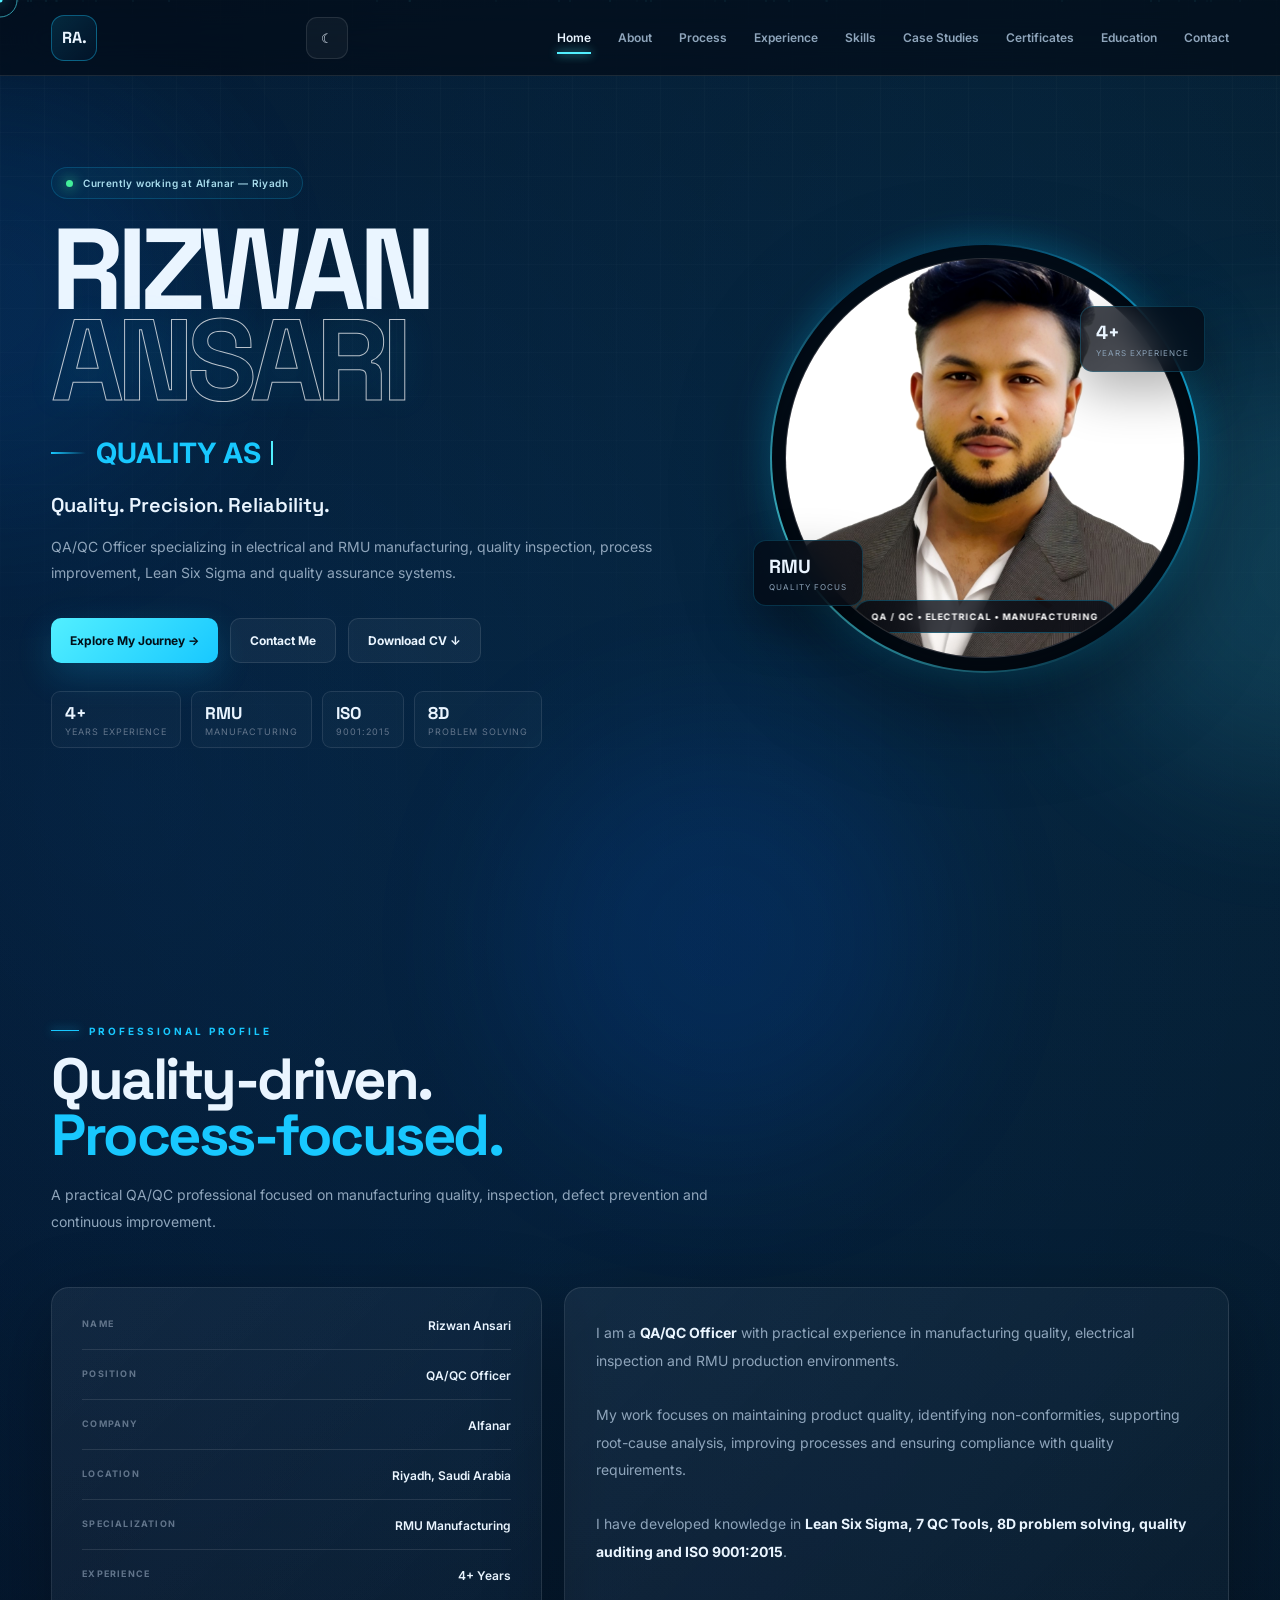
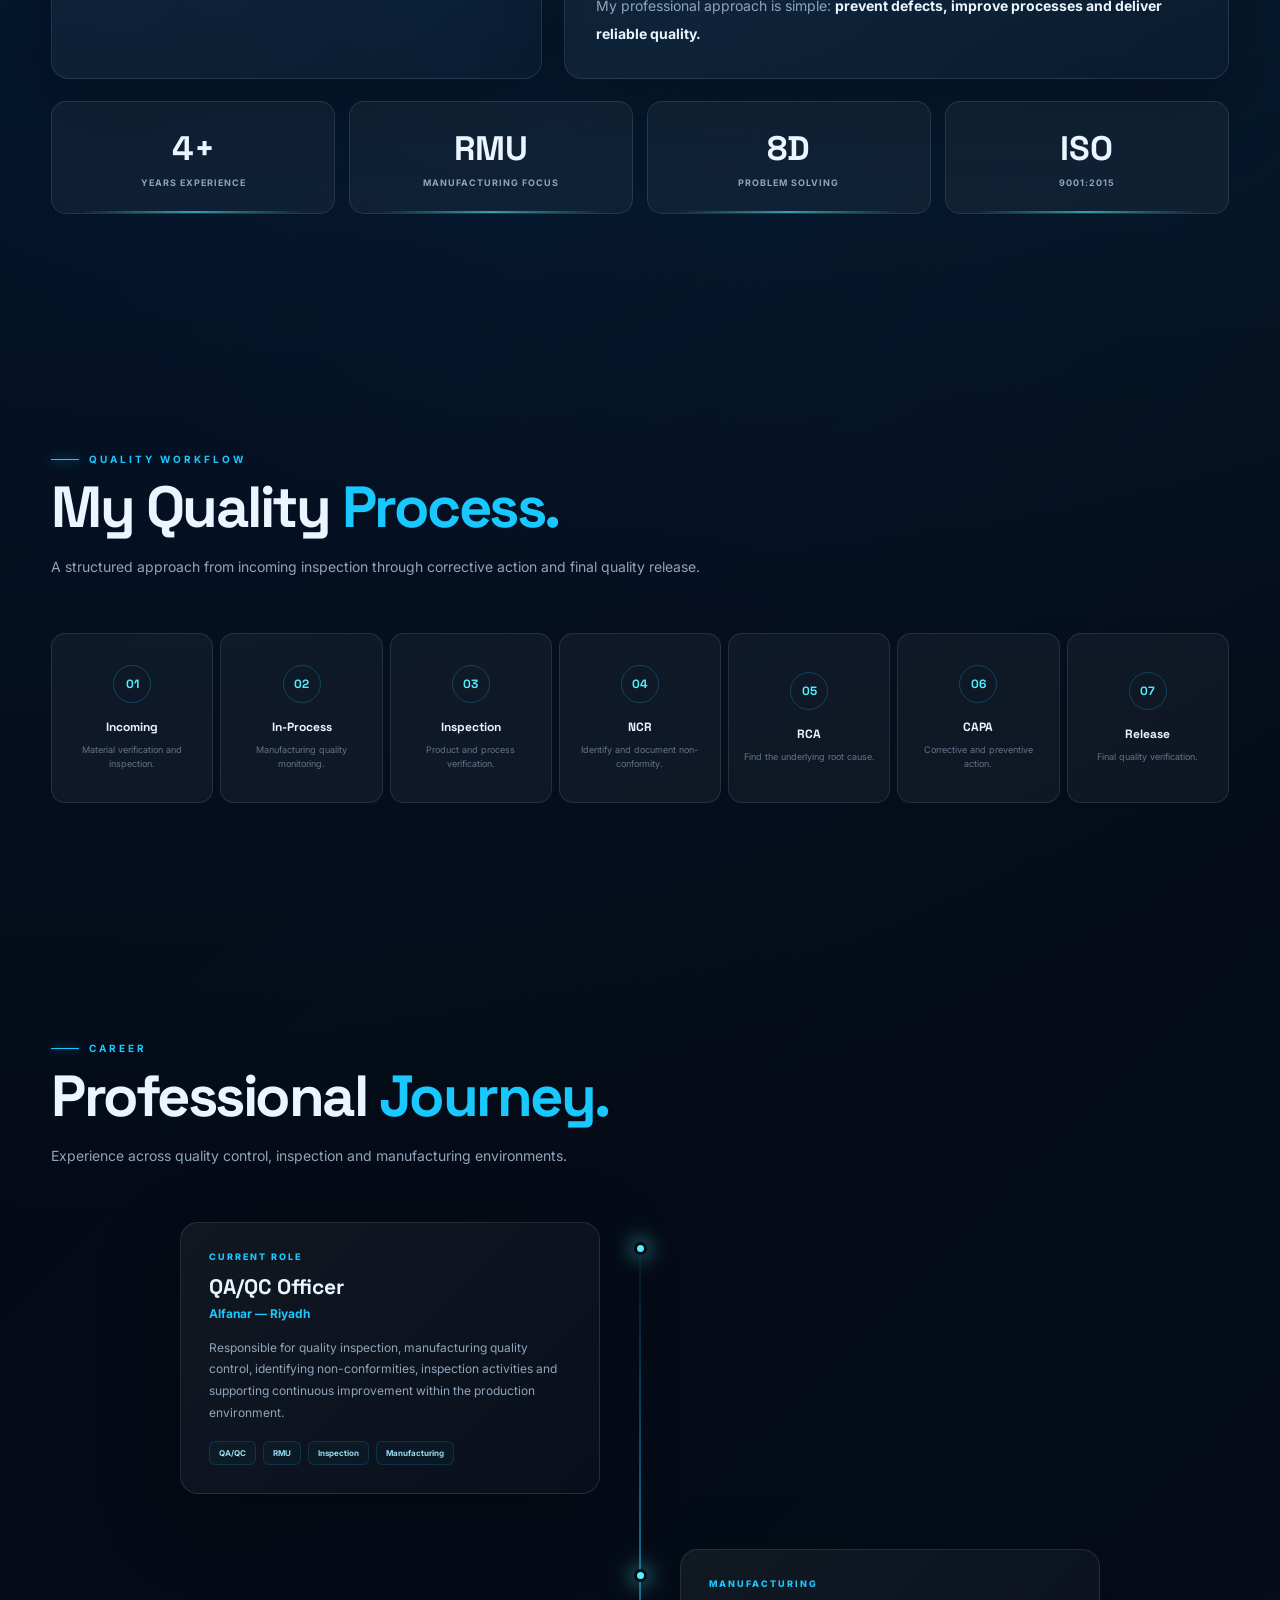
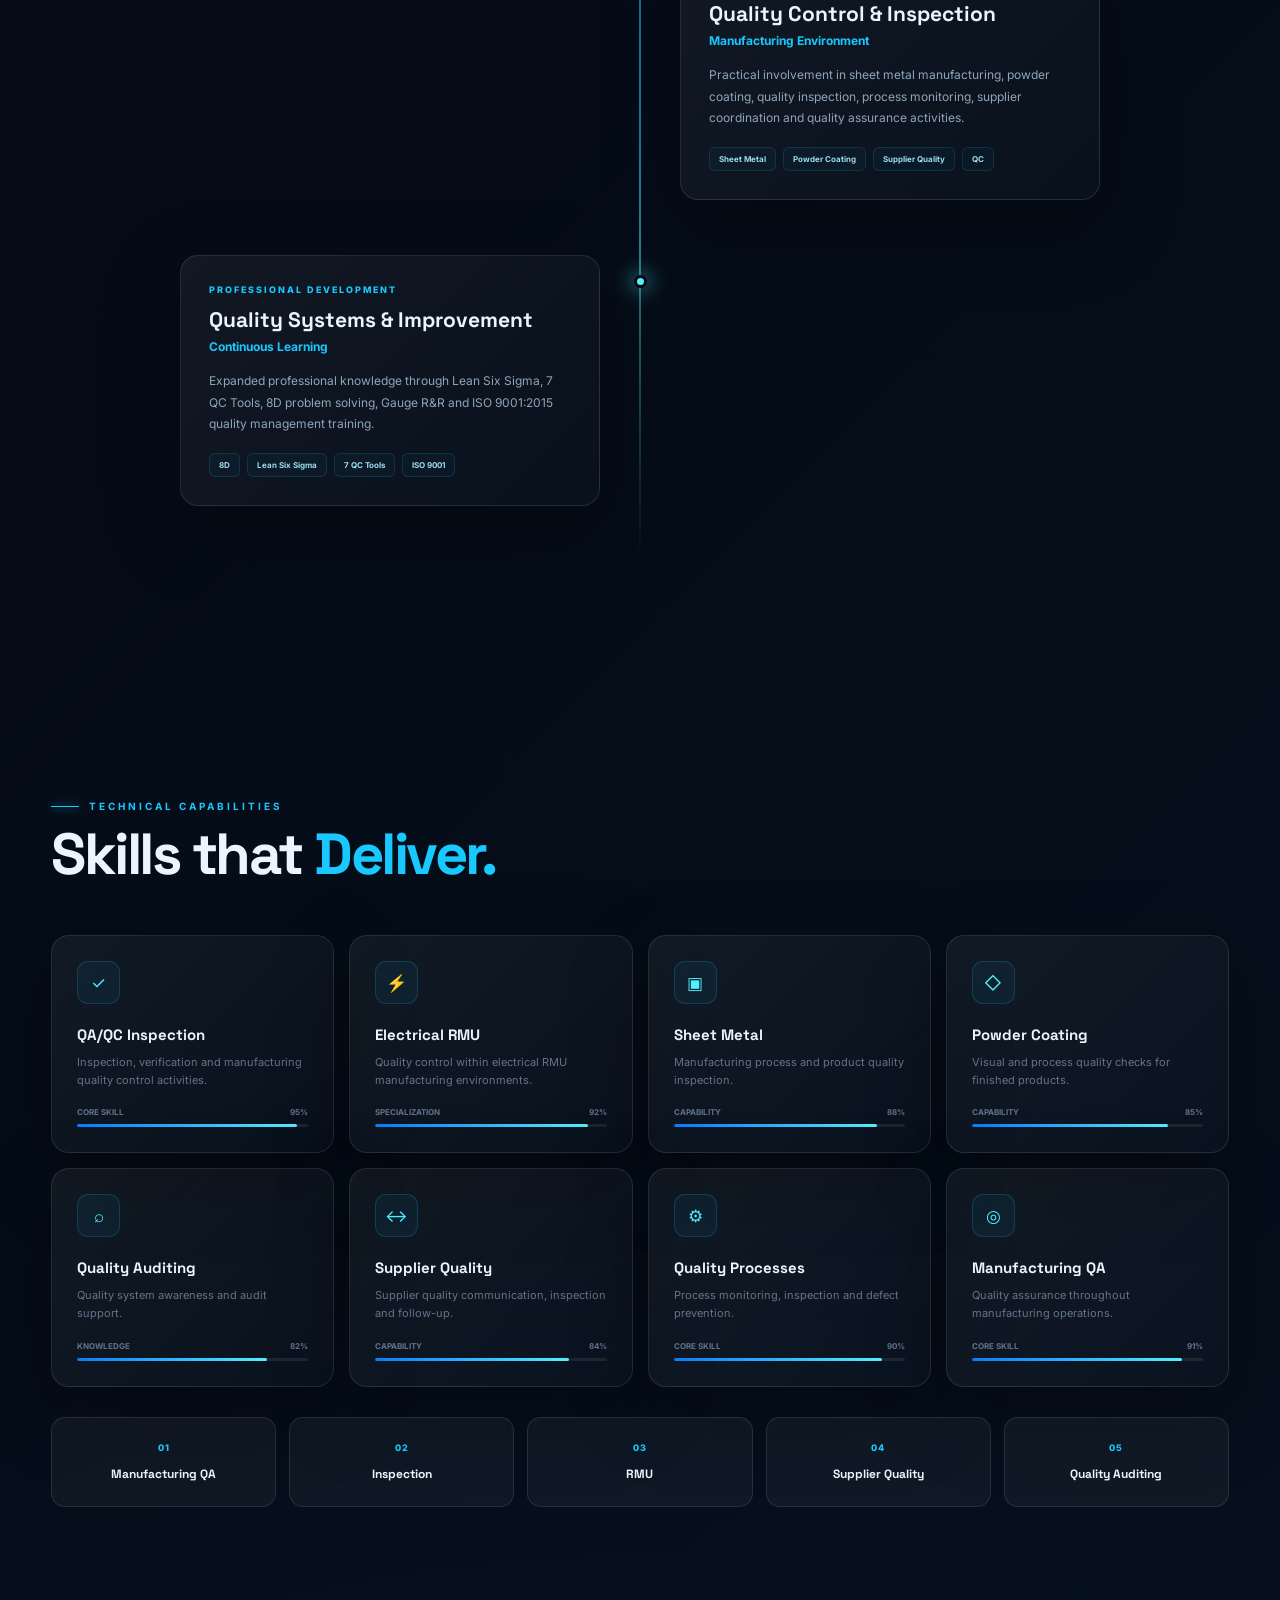
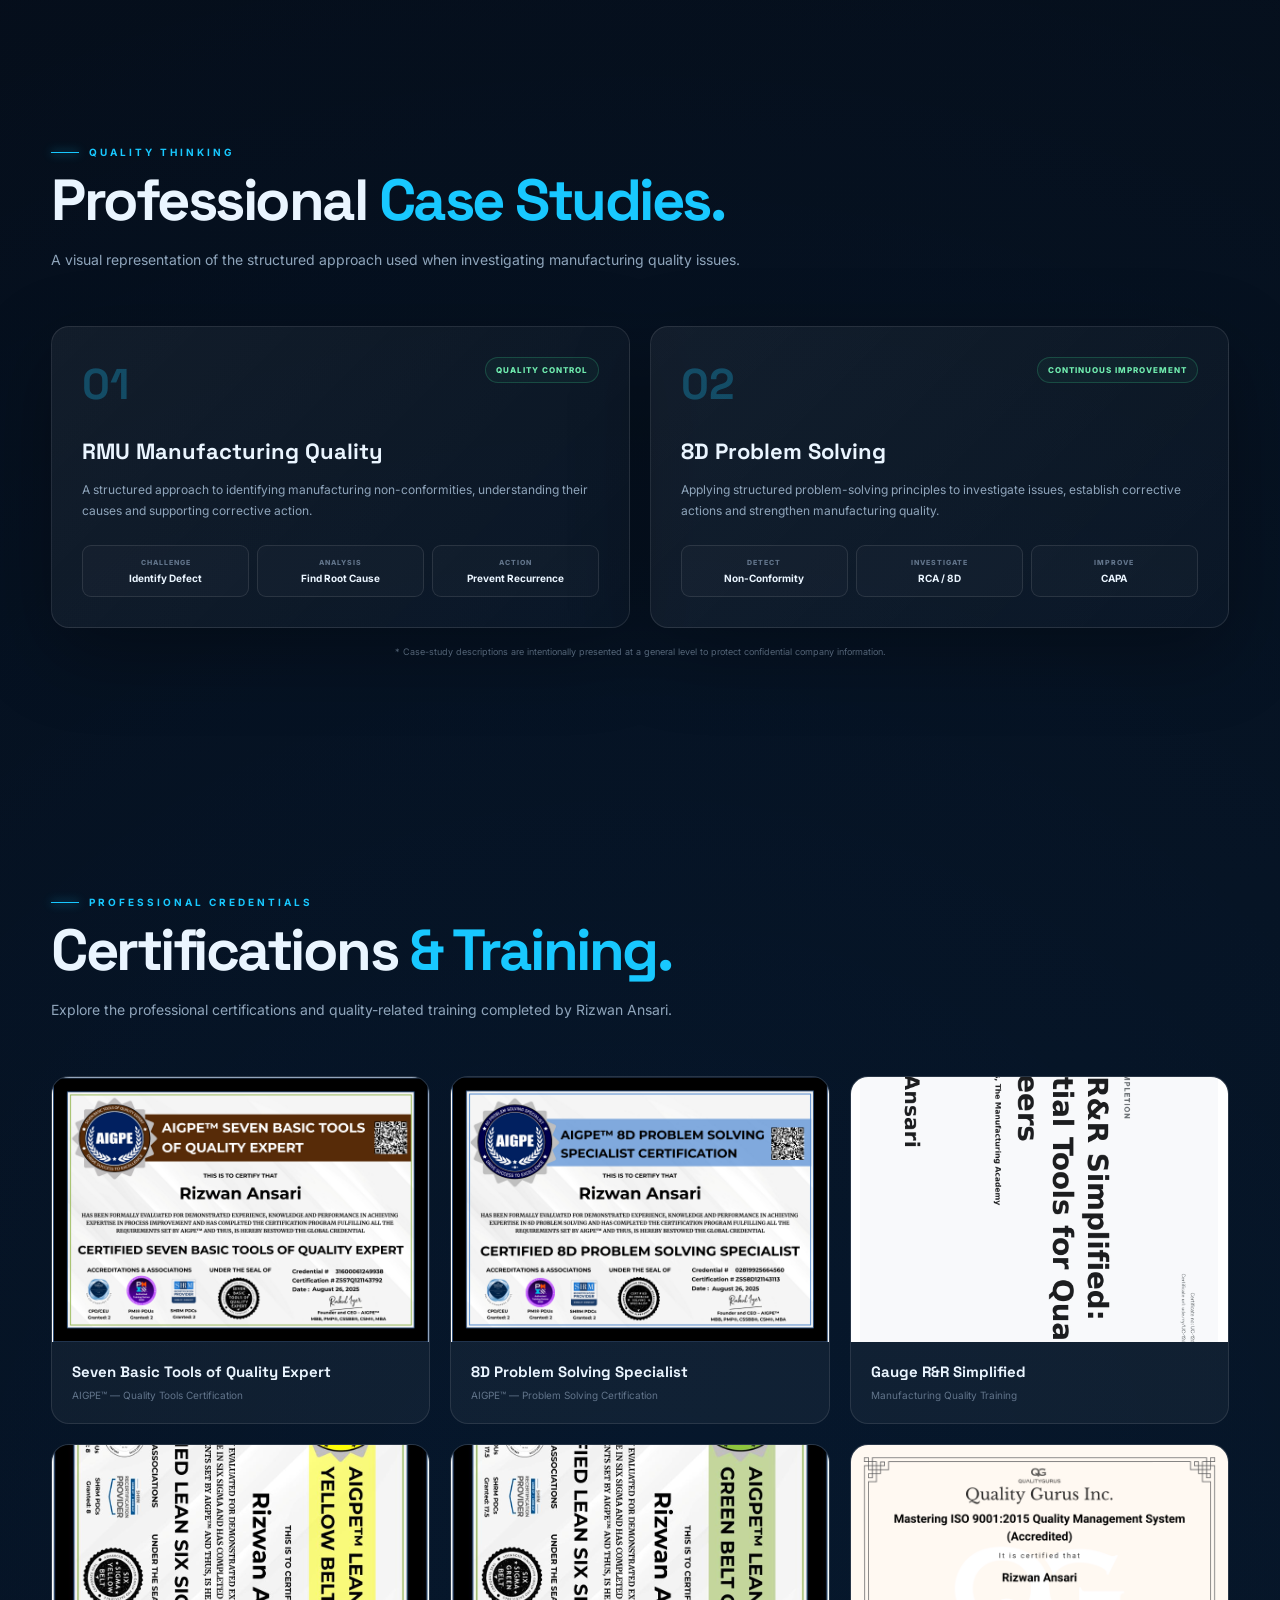
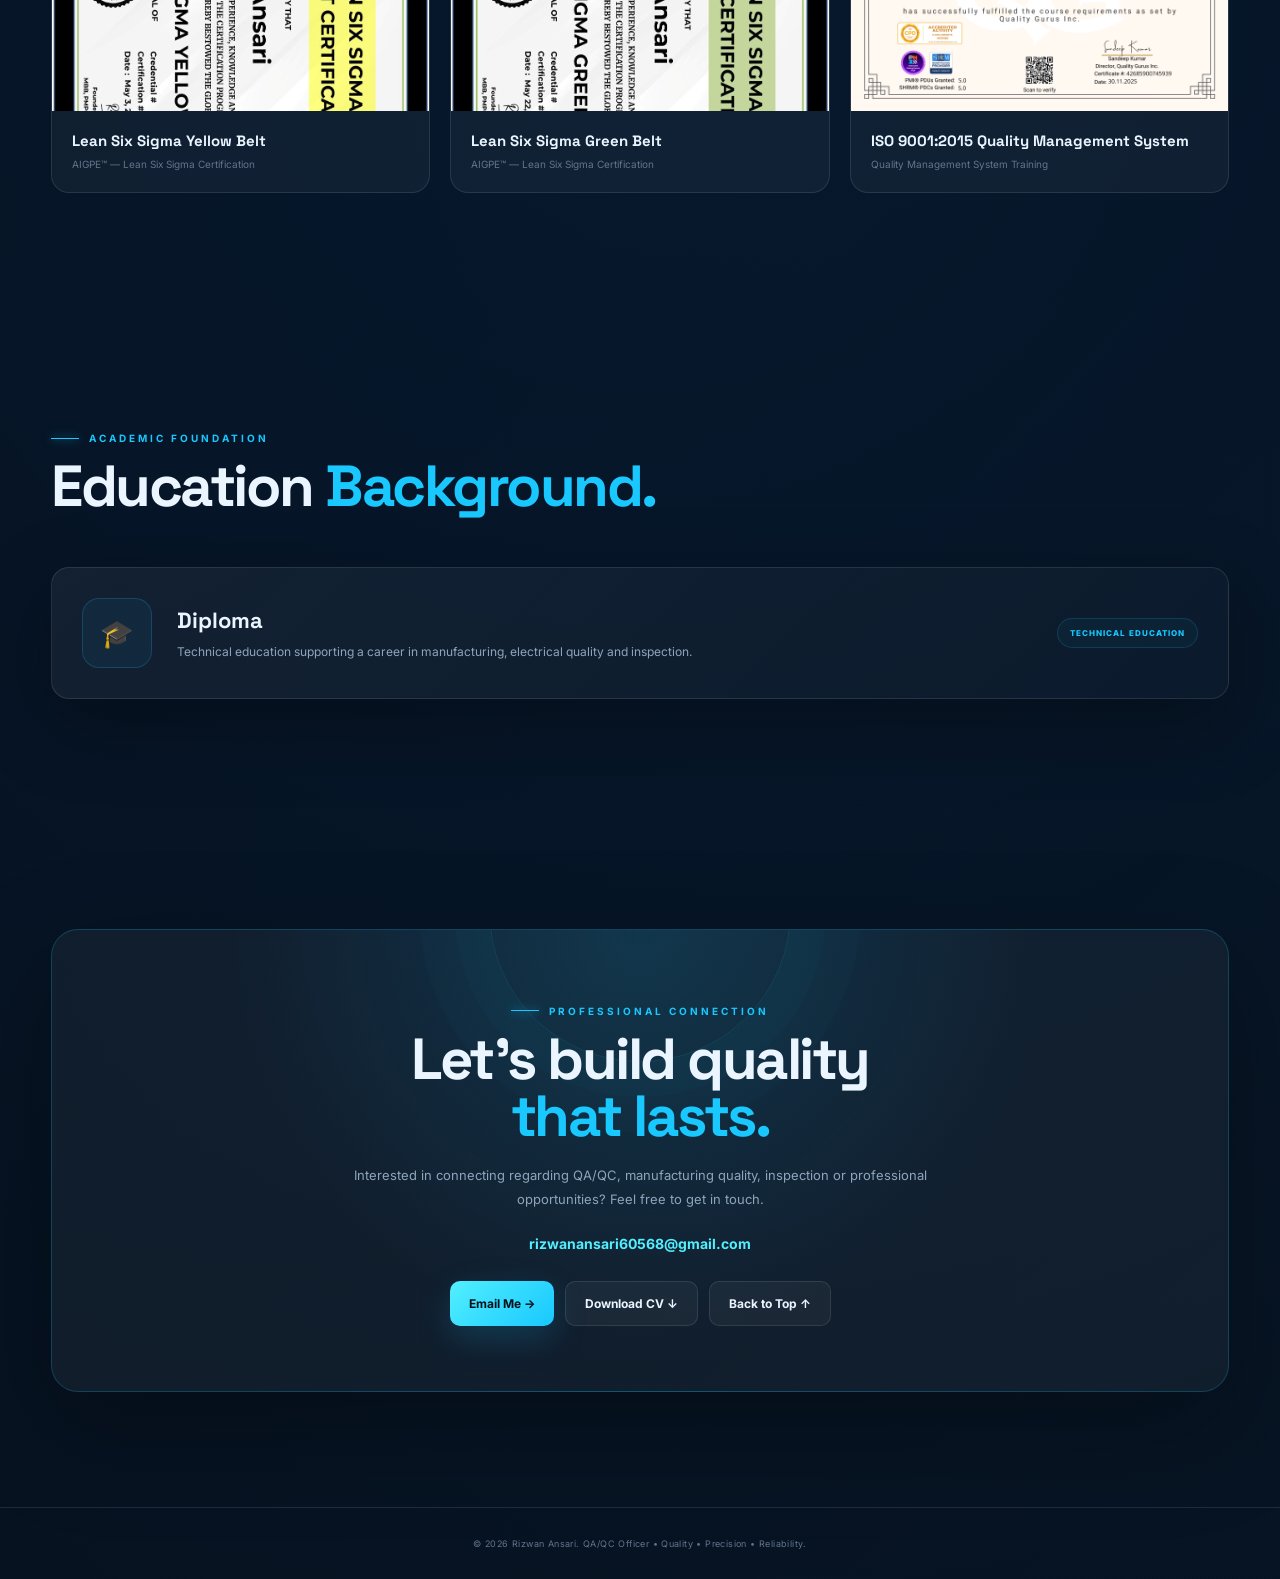
==== commit d7856858: "Update index.html" ====
--- a/index.html
+++ b/index.html
@@ -1,4158 +1,5222 @@
-<!DOCTYPE html>
-<html lang="en">
-<head>
-
-<meta charset="UTF-8">
-<meta name="viewport" content="width=device-width, initial-scale=1.0">
-
-<title>Rizwan Ansari — QA/QC Officer</title>
-
-<meta name="description"
-content="Rizwan Ansari — QA/QC Officer specializing in electrical and RMU manufacturing, quality assurance, inspection and continuous improvement.">
-
-<meta name="theme-color" content="#080808">
-
-<link rel="preconnect" href="https://fonts.googleapis.com">
-<link rel="preconnect" href="https://fonts.gstatic.com" crossorigin>
-
-<link href="https://fonts.googleapis.com/css2?family=DM+Sans:wght@300;400;500;600;700&family=Space+Grotesk:wght@300;400;500;600;700&display=swap" rel="stylesheet">
-
-<style>
-
-/* =========================================================
-   RESET
-========================================================= */
-
-*{
-    margin:0;
-    padding:0;
-    box-sizing:border-box;
-}
-
-html{
-    scroll-behavior:smooth;
-}
-
-body{
-    background:#080808;
-    color:#f5f5f5;
-    font-family:"DM Sans",sans-serif;
-    overflow-x:hidden;
-}
-
-body.no-scroll{
-    overflow:hidden;
-}
-
-a{
-    color:inherit;
-    text-decoration:none;
-}
-
-button{
-    font-family:inherit;
-}
-
-::selection{
-    background:#fff;
-    color:#080808;
-}
-
-
-/* =========================================================
-   VARIABLES
-========================================================= */
-
-:root{
-    --white:#f5f5f5;
-    --grey:#999;
-    --dark-grey:#5d5d5d;
-    --line:#242424;
-    --soft:#111;
-    --accent:#d8ff45;
-
-    --max:1320px;
-}
-
-
-/* =========================================================
-   CUSTOM CURSOR
-========================================================= */
-
-.cursor{
-    position:fixed;
-    width:9px;
-    height:9px;
-    border-radius:50%;
-    background:#fff;
-    pointer-events:none;
-    z-index:99999;
-    transform:translate(-50%,-50%);
-    mix-blend-mode:difference;
-}
-
-.cursor-circle{
-    position:fixed;
-    width:38px;
-    height:38px;
-    border:1px solid rgba(255,255,255,.55);
-    border-radius:50%;
-    pointer-events:none;
-    z-index:99998;
-    transform:translate(-50%,-50%);
-    transition:
-        width .3s ease,
-        height .3s ease,
-        background .3s ease;
-    mix-blend-mode:difference;
-}
-
-body.hovering .cursor-circle{
-    width:70px;
-    height:70px;
-    background:rgba(255,255,255,.08);
-}
-
-@media(pointer:coarse){
-    .cursor,
-    .cursor-circle{
-        display:none;
-    }
-}
-
-
-/* =========================================================
-   PAGE LOADER
-========================================================= */
-
-.loader{
-    position:fixed;
-    inset:0;
-    z-index:100000;
-    background:#080808;
-    display:flex;
-    align-items:flex-end;
-    justify-content:space-between;
-    padding:35px;
-    transition:
-        transform 1s cubic-bezier(.76,0,.24,1);
-}
-
-.loader.hide{
-    transform:translateY(-100%);
-}
-
-.loader-name{
-    font-family:"Space Grotesk";
-    font-size:13px;
-    font-weight:600;
-}
-
-.loader-percent{
-    font-family:"Space Grotesk";
-    font-size:13px;
-    color:#888;
-}
-
-
-/* =========================================================
-   NOISE
-========================================================= */
-
-body::before{
-    content:"";
-    position:fixed;
-    inset:0;
-    pointer-events:none;
-    z-index:9990;
-    opacity:.035;
-
-    background-image:url("data:image/svg+xml,%3Csvg viewBox='0 0 180 180' xmlns='http://www.w3.org/2000/svg'%3E%3Cfilter id='n'%3E%3CfeTurbulence type='fractalNoise' baseFrequency='.9' numOctaves='4' stitchTiles='stitch'/%3E%3C/filter%3E%3Crect width='100%25' height='100%25' filter='url(%23n)' opacity='.6'/%3E%3C/svg%3E");
-}
-
-
-/* =========================================================
-   NAVIGATION
-========================================================= */
-
-nav{
-    position:fixed;
-    top:0;
-    left:0;
-    right:0;
-    z-index:5000;
-
-    height:82px;
-
-    display:flex;
-    align-items:center;
-
-    border-bottom:1px solid transparent;
-
-    transition:
-        background .4s ease,
-        border-color .4s ease;
-}
-
-nav.scrolled{
-    background:rgba(8,8,8,.86);
-    backdrop-filter:blur(18px);
-    border-color:#202020;
-}
-
-.nav-inner{
-    width:min(var(--max),calc(100% - 70px));
-    margin:auto;
-
-    display:flex;
-    justify-content:space-between;
-    align-items:center;
-}
-
-.logo{
-    font-family:"Space Grotesk";
-    font-size:16px;
-    font-weight:600;
-    letter-spacing:-.5px;
-}
-
-.logo span{
-    color:#777;
-}
-
-.nav-links{
-    display:flex;
-    gap:28px;
-    align-items:center;
-}
-
-.nav-links a{
-    position:relative;
-    color:#888;
-    font-size:10px;
-    text-transform:uppercase;
-    letter-spacing:1.5px;
-    transition:.3s ease;
-}
-
-.nav-links a:hover,
-.nav-links a.active{
-    color:#fff;
-}
-
-.nav-links a::after{
-    content:"";
-    position:absolute;
-    left:0;
-    bottom:-7px;
-    width:0;
-    height:1px;
-    background:#fff;
-    transition:.3s ease;
-}
-
-.nav-links a:hover::after,
-.nav-links a.active::after{
-    width:100%;
-}
-
-.nav-right{
-    display:flex;
-    align-items:center;
-    gap:15px;
-}
-
-.availability{
-    display:flex;
-    align-items:center;
-    gap:7px;
-
-    color:#888;
-    font-size:9px;
-    text-transform:uppercase;
-    letter-spacing:1px;
-}
-
-.availability-dot{
-    width:6px;
-    height:6px;
-    border-radius:50%;
-    background:var(--accent);
-    box-shadow:0 0 10px rgba(216,255,69,.6);
-}
-
-.menu{
-    display:none;
-
-    width:42px;
-    height:42px;
-
-    border:1px solid #292929;
-    background:#101010;
-
-    color:#fff;
-
-    cursor:pointer;
-}
-
-
-/* =========================================================
-   MOBILE NAV
-========================================================= */
-
-@media(max-width:850px){
-
-    .nav-inner{
-        width:calc(100% - 38px);
-    }
-
-    .availability{
-        display:none;
-    }
-
-    .menu{
-        display:block;
-    }
-
-    .nav-links{
-        position:absolute;
-        top:82px;
-        left:15px;
-        right:15px;
-
-        display:flex;
-        flex-direction:column;
-        align-items:stretch;
-        gap:0;
-
-        padding:8px;
-
-        background:#101010;
-        border:1px solid #252525;
-
-        opacity:0;
-        visibility:hidden;
-        transform:translateY(-10px);
-
-        transition:.3s ease;
-    }
-
-    .nav-links.open{
-        opacity:1;
-        visibility:visible;
-        transform:translateY(0);
-    }
-
-    .nav-links a{
-        padding:17px 14px;
-        border-bottom:1px solid #202020;
-    }
-
-    .nav-links a:last-child{
-        border-bottom:0;
-    }
-
-    .nav-links a::after{
-        display:none;
-    }
-
-}
-
-
-/* =========================================================
-   GLOBAL
-========================================================= */
-
-.container{
-    width:min(var(--max),calc(100% - 70px));
-    margin:auto;
-}
-
-section{
-    position:relative;
-}
-
-.eyebrow{
-    display:flex;
-    align-items:center;
-    gap:12px;
-
-    color:#777;
-
-    font-size:9px;
-    font-weight:600;
-
-    text-transform:uppercase;
-    letter-spacing:2.5px;
-}
-
-.eyebrow::before{
-    content:"";
-    width:28px;
-    height:1px;
-    background:#555;
-}
-
-.section-number{
-    position:absolute;
-    top:45px;
-    right:35px;
-
-    color:#333;
-
-    font-family:"Space Grotesk";
-    font-size:11px;
-}
-
-
-/* =========================================================
-   HERO
-========================================================= */
-
-.hero{
-    min-height:100vh;
-    padding-top:82px;
-
-    display:flex;
-    align-items:center;
-
-    overflow:hidden;
-}
-
-.hero-inner{
-    width:min(var(--max),calc(100% - 70px));
-    margin:auto;
-
-    position:relative;
-
-    padding:100px 0 90px;
-}
-
-.hero-topline{
-    display:flex;
-    justify-content:space-between;
-    align-items:center;
-
-    margin-bottom:65px;
-}
-
-.hero-location{
-    color:#777;
-    font-size:10px;
-    text-transform:uppercase;
-    letter-spacing:1.5px;
-}
-
-.hero-year{
-    color:#555;
-    font-family:"Space Grotesk";
-    font-size:10px;
-}
-
-.hero-title{
-    position:relative;
-    z-index:3;
-}
-
-.hero-title .small{
-    display:block;
-
-    margin-left:8px;
-    margin-bottom:5px;
-
-    color:#888;
-
-    font-size:11px;
-    font-weight:500;
-
-    text-transform:uppercase;
-    letter-spacing:2px;
-}
-
-.hero-title h1{
-    font-family:"Space Grotesk";
-    font-size:clamp(75px,13vw,190px);
-    line-height:.78;
-    letter-spacing:-9px;
-    font-weight:500;
-}
-
-.hero-title h1 .outline{
-    color:transparent;
-    -webkit-text-stroke:1px #777;
-}
-
-.hero-description{
-    position:relative;
-    z-index:5;
-
-    width:360px;
-
-    margin-left:48%;
-
-    margin-top:-10px;
-}
-
-.hero-description p{
-    color:#999;
-    font-size:13px;
-    line-height:1.8;
-}
-
-.hero-role{
-    margin-top:18px;
-
-    color:#fff;
-
-    font-size:11px;
-    font-weight:600;
-
-    text-transform:uppercase;
-    letter-spacing:2px;
-}
-
-.hero-image{
-    position:absolute;
-
-    right:5%;
-    top:185px;
-
-    width:330px;
-    height:455px;
-
-    overflow:hidden;
-
-    z-index:2;
-
-    background:#161616;
-}
-
-.hero-image::after{
-    content:"";
-
-    position:absolute;
-    inset:0;
-
-    background:
-        linear-gradient(
-            to bottom,
-            transparent 50%,
-            rgba(8,8,8,.5)
-        );
-
-    pointer-events:none;
-}
-
-.hero-image img{
-    width:100%;
-    height:100%;
-
-    object-fit:cover;
-
-    object-position:center;
-
-    filter:grayscale(100%);
-    opacity:.88;
-
-    transform:scale(1.04);
-
-    transition:
-        transform 1.2s cubic-bezier(.2,.8,.2,1),
-        filter .7s ease;
-}
-
-.hero-image:hover img{
-    transform:scale(1.1);
-    filter:grayscale(0%);
-}
-
-.image-caption{
-    position:absolute;
-    bottom:18px;
-    left:18px;
-    z-index:3;
-
-    color:#fff;
-
-    font-size:8px;
-    text-transform:uppercase;
-    letter-spacing:1.5px;
-}
-
-.hero-bottom{
-    margin-top:150px;
-
-    display:flex;
-    justify-content:space-between;
-    align-items:flex-end;
-}
-
-.hero-statement{
-    max-width:620px;
-
-    font-family:"Space Grotesk";
-    font-size:clamp(22px,3vw,38px);
-    line-height:1.1;
-    letter-spacing:-1.4px;
-}
-
-.hero-statement span{
-    color:#666;
-}
-
-.scroll-indicator{
-    display:flex;
-    align-items:center;
-    gap:12px;
-
-    color:#666;
-
-    font-size:8px;
-    text-transform:uppercase;
-    letter-spacing:2px;
-}
-
-.scroll-line{
-    width:55px;
-    height:1px;
-    background:#444;
-}
-
-@media(max-width:900px){
-
-    .hero-title h1{
-        font-size:clamp(70px,15vw,130px);
-    }
-
-    .hero-image{
-        position:relative;
-        top:auto;
-        right:auto;
-
-        width:280px;
-        height:390px;
-
-        margin:65px auto 0;
-    }
-
-    .hero-description{
-        width:auto;
-        max-width:430px;
-        margin:35px 0 0;
-    }
-
-    .hero-bottom{
-        margin-top:70px;
-    }
-
-}
-
-@media(max-width:600px){
-
-    .container,
-    .hero-inner{
-        width:calc(100% - 38px);
-    }
-
-    .hero{
-        min-height:auto;
-    }
-
-    .hero-inner{
-        padding:70px 0 65px;
-    }
-
-    .hero-topline{
-        margin-bottom:50px;
-    }
-
-    .hero-title h1{
-        font-size:clamp(62px,20vw,100px);
-        letter-spacing:-6px;
-    }
-
-    .hero-image{
-        width:245px;
-        height:335px;
-        margin-top:55px;
-    }
-
-    .hero-bottom{
-        display:block;
-        margin-top:55px;
-    }
-
-    .scroll-indicator{
-        margin-top:30px;
-    }
-
-}
-
-
-/* =========================================================
-   ABOUT
-========================================================= */
-
-.about{
-    padding:180px 0 150px;
-
-    border-top:1px solid var(--line);
-}
-
-.about-grid{
-    display:grid;
-    grid-template-columns:1fr 1.5fr;
-    gap:100px;
-
-    margin-top:80px;
-}
-
-.about-left h2{
-    font-family:"Space Grotesk";
-    font-size:clamp(40px,6vw,75px);
-    line-height:.95;
-    font-weight:400;
-    letter-spacing:-4px;
-}
-
-.about-left h2 span{
-    color:#555;
-}
-
-.about-right{
-    padding-top:12px;
-}
-
-.about-right p{
-    max-width:650px;
-
-    color:#999;
-
-    font-size:16px;
-    line-height:1.9;
-}
-
-.about-right p + p{
-    margin-top:25px;
-}
-
-.about-highlight{
-    margin-top:55px;
-
-    padding-top:25px;
-
-    border-top:1px solid #292929;
-
-    display:grid;
-    grid-template-columns:repeat(3,1fr);
-    gap:20px;
-}
-
-.stat strong{
-    display:block;
-
-    font-family:"Space Grotesk";
-    font-size:38px;
-    font-weight:400;
-}
-
-.stat span{
-    display:block;
-
-    margin-top:7px;
-
-    color:#666;
-
-    font-size:8px;
-    text-transform:uppercase;
-    letter-spacing:1.5px;
-}
-
-@media(max-width:800px){
-
-    .about{
-        padding:110px 0;
-    }
-
-    .about-grid{
-        grid-template-columns:1fr;
-        gap:45px;
-        margin-top:55px;
-    }
-
-    .about-left h2{
-        font-size:52px;
-    }
-
-}
-
-
-/* =========================================================
-   MARQUEE
-========================================================= */
-
-.marquee{
-    overflow:hidden;
-
-    border-top:1px solid #222;
-    border-bottom:1px solid #222;
-
-    padding:22px 0;
-
-    background:#0b0b0b;
-}
-
-.marquee-track{
-    width:max-content;
-
-    display:flex;
-    align-items:center;
-    gap:40px;
-
-    animation:marquee 28s linear infinite;
-}
-
-.marquee span{
-    font-family:"Space Grotesk";
-    font-size:12px;
-    font-weight:500;
-
-    text-transform:uppercase;
-    letter-spacing:3px;
-
-    color:#777;
-}
-
-.marquee .dot{
-    width:4px;
-    height:4px;
-    border-radius:50%;
-    background:#555;
-}
-
-@keyframes marquee{
-    from{
-        transform:translateX(0);
-    }
-    to{
-        transform:translateX(-50%);
-    }
-}
-
-
-/* =========================================================
-   EXPERTISE
-========================================================= */
-
-.expertise-section{
-    padding:180px 0;
-}
-
-.expertise-head{
-    display:flex;
-    justify-content:space-between;
-    align-items:flex-start;
-}
-
-.expertise-title{
-    max-width:760px;
-
-    margin-top:55px;
-
-    font-family:"Space Grotesk";
-    font-size:clamp(45px,7vw,90px);
-    line-height:.9;
-    letter-spacing:-5px;
-    font-weight:400;
-}
-
-.expertise-title span{
-    color:#555;
-}
-
-.expertise-list{
-    margin-top:110px;
-
-    border-top:1px solid #282828;
-}
-
-.expertise-item{
-    display:grid;
-
-    grid-template-columns:70px 1fr 1fr 50px;
-
-    gap:25px;
-
-    align-items:center;
-
-    padding:27px 0;
-
-    border-bottom:1px solid #282828;
-
-    transition:.4s ease;
-}
-
-.expertise-item:hover{
-    padding-left:18px;
-    padding-right:18px;
-
-    background:#101010;
-}
-
-.expertise-item .number{
-    color:#555;
-    font-size:9px;
-}
-
-.expertise-item h3{
-    font-family:"Space Grotesk";
-    font-size:19px;
-    font-weight:400;
-}
-
-.expertise-item p{
-    color:#666;
-    font-size:11px;
-    line-height:1.6;
-}
-
-.expertise-item .arrow{
-    color:#555;
-    font-size:18px;
-
-    transition:.3s ease;
-}
-
-.expertise-item:hover .arrow{
-    color:#fff;
-    transform:translateX(5px);
-}
-
-@media(max-width:700px){
-
-    .expertise-section{
-        padding:110px 0;
-    }
-
-    .expertise-title{
-        margin-top:45px;
-        font-size:55px;
-        letter-spacing:-3px;
-    }
-
-    .expertise-list{
-        margin-top:70px;
-    }
-
-    .expertise-item{
-        grid-template-columns:35px 1fr 25px;
-        gap:15px;
-    }
-
-    .expertise-item p{
-        display:none;
-    }
-
-}
-
-
-/* =========================================================
-   EXPERIENCE
-========================================================= */
-
-.experience{
-    padding:160px 0;
-
-    background:#0b0b0b;
-
-    border-top:1px solid #202020;
-    border-bottom:1px solid #202020;
-}
-
-.experience-header{
-    display:grid;
-    grid-template-columns:1fr 1.5fr;
-    gap:100px;
-}
-
-.experience-header h2{
-    font-family:"Space Grotesk";
-    font-size:clamp(50px,7vw,90px);
-    line-height:.88;
-    letter-spacing:-5px;
-    font-weight:400;
-}
-
-.experience-header h2 span{
-    color:#555;
-}
-
-.experience-intro{
-    max-width:550px;
-    color:#777;
-    font-size:13px;
-    line-height:1.9;
-}
-
-.timeline{
-    margin-top:110px;
-}
-
-.timeline-item{
-    display:grid;
-    grid-template-columns:100px 1fr 1fr;
-    gap:35px;
-
-    padding:45px 0;
-
-    border-top:1px solid #292929;
-}
-
-.timeline-item:last-child{
-    border-bottom:1px solid #292929;
-}
-
-.timeline-year{
-    color:#666;
-    font-family:"Space Grotesk";
-    font-size:11px;
-}
-
-.timeline-role{
-    font-family:"Space Grotesk";
-    font-size:27px;
-    font-weight:400;
-}
-
-.timeline-company{
-    margin-top:7px;
-    color:#fff;
-    font-size:10px;
-    text-transform:uppercase;
-    letter-spacing:1.5px;
-}
-
-.timeline-description{
-    color:#777;
-    font-size:12px;
-    line-height:1.8;
-}
-
-@media(max-width:800px){
-
-    .experience{
-        padding:110px 0;
-    }
-
-    .experience-header{
-        grid-template-columns:1fr;
-        gap:40px;
-    }
-
-    .experience-header h2{
-        font-size:58px;
-    }
-
-    .timeline{
-        margin-top:70px;
-    }
-
-    .timeline-item{
-        grid-template-columns:70px 1fr;
-        gap:15px;
-    }
-
-    .timeline-description{
-        grid-column:2;
-    }
-
-}
-
-
-/* =========================================================
-   PROCESS
-========================================================= */
-
-.process{
-    padding:170px 0;
-}
-
-.process-heading{
-    max-width:850px;
-}
-
-.process-heading h2{
-    margin-top:55px;
-
-    font-family:"Space Grotesk";
-    font-size:clamp(48px,7vw,90px);
-    line-height:.9;
-    letter-spacing:-5px;
-    font-weight:400;
-}
-
-.process-heading h2 span{
-    color:#555;
-}
-
-.process-grid{
-    margin-top:110px;
-
-    display:grid;
-    grid-template-columns:repeat(7,1fr);
-
-    border-top:1px solid #282828;
-    border-bottom:1px solid #282828;
-}
-
-.process-item{
-    min-height:240px;
-
-    padding:28px 17px;
-
-    border-right:1px solid #282828;
-
-    transition:.4s ease;
-}
-
-.process-item:last-child{
-    border-right:0;
-}
-
-.process-item:hover{
-    background:#111;
-}
-
-.process-number{
-    color:#555;
-    font-size:9px;
-}
-
-.process-item h3{
-    margin-top:85px;
-
-    font-family:"Space Grotesk";
-    font-size:16px;
-    font-weight:400;
-}
-
-.process-item p{
-    margin-top:10px;
-
-    color:#666;
-
-    font-size:9px;
-    line-height:1.6;
-}
-
-@media(max-width:1000px){
-
-    .process-grid{
-        grid-template-columns:repeat(4,1fr);
-    }
-
-    .process-item:nth-child(4){
-        border-right:0;
-    }
-
-}
-
-@media(max-width:600px){
-
-    .process{
-        padding:110px 0;
-    }
-
-    .process-heading h2{
-        font-size:55px;
-        letter-spacing:-3px;
-    }
-
-    .process-grid{
-        grid-template-columns:1fr 1fr;
-        margin-top:70px;
-    }
-
-    .process-item{
-        min-height:190px;
-    }
-
-    .process-item:nth-child(4){
-        border-right:1px solid #282828;
-    }
-
-    .process-item:nth-child(even){
-        border-right:0;
-    }
-
-    .process-item h3{
-        margin-top:55px;
-    }
-
-}
-
-
-/* =========================================================
-   CASE STUDIES
-========================================================= */
-
-.cases{
-    padding:170px 0;
-    background:#f1f1ef;
-    color:#101010;
-}
-
-.cases .eyebrow{
-    color:#777;
-}
-
-.cases .eyebrow::before{
-    background:#888;
-}
-
-.cases-title{
-    margin-top:55px;
-
-    max-width:850px;
-
-    font-family:"Space Grotesk";
-    font-size:clamp(48px,7vw,90px);
-    line-height:.88;
-    letter-spacing:-5px;
-    font-weight:400;
-}
-
-.cases-title span{
-    color:#999;
-}
-
-.case-list{
-    margin-top:110px;
-}
-
-.case{
-    display:grid;
-    grid-template-columns:90px 1fr 1fr;
-    gap:40px;
-
-    padding:45px 0;
-
-    border-top:1px solid #d1d1d1;
-}
-
-.case:last-child{
-    border-bottom:1px solid #d1d1d1;
-}
-
-.case-number{
-    color:#999;
-    font-size:10px;
-}
-
-.case h3{
-    font-family:"Space Grotesk";
-    font-size:30px;
-    font-weight:400;
-}
-
-.case p{
-    color:#666;
-    font-size:12px;
-    line-height:1.9;
-}
-
-.case-flow{
-    margin-top:25px;
-
-    display:flex;
-    flex-wrap:wrap;
-    gap:8px;
-}
-
-.case-flow span{
-    padding:7px 10px;
-
-    border:1px solid #ccc;
-
-    font-size:8px;
-    text-transform:uppercase;
-    letter-spacing:1px;
-}
-
-@media(max-width:700px){
-
-    .cases{
-        padding:110px 0;
-    }
-
-    .cases-title{
-        font-size:55px;
-        letter-spacing:-3px;
-    }
-
-    .case{
-        grid-template-columns:45px 1fr;
-        gap:20px;
-    }
-
-    .case p{
-        grid-column:2;
-    }
-
-}
-
-
-/* =========================================================
-   CERTIFICATES
-========================================================= */
-
-.certifications{
-    padding:170px 0;
-}
-
-.cert-header{
-    display:flex;
-    justify-content:space-between;
-    align-items:flex-end;
-}
-
-.cert-title{
-    margin-top:55px;
-
-    font-family:"Space Grotesk";
-    font-size:clamp(50px,7vw,90px);
-    line-height:.88;
-    letter-spacing:-5px;
-    font-weight:400;
-}
-
-.cert-title span{
-    color:#555;
-}
-
-.cert-note{
-    max-width:250px;
-    color:#666;
-    font-size:10px;
-    line-height:1.7;
-}
-
-.cert-grid{
-    margin-top:100px;
-
-    display:grid;
-    grid-template-columns:repeat(3,1fr);
-
-    gap:3px;
-}
-
-.cert{
-    position:relative;
-
-    overflow:hidden;
-
-    background:#121212;
-
-    cursor:pointer;
-}
-
-.cert-image{
-    aspect-ratio:1.35/1;
-    overflow:hidden;
-}
-
-.cert-image img{
-    width:100%;
-    height:100%;
-    display:block;
-
-    object-fit:cover;
-
-    transition:
-        transform .7s cubic-bezier(.2,.8,.2,1),
-        filter .5s ease;
-
-    filter:grayscale(100%);
-}
-
-.cert:hover img{
-    transform:scale(1.06);
-    filter:grayscale(0%);
-}
-
-.cert-overlay{
-    position:absolute;
-    inset:0;
-
-    display:flex;
-    align-items:flex-end;
-    justify-content:space-between;
-
-    padding:20px;
-
-    background:
-        linear-gradient(
-            to top,
-            rgba(0,0,0,.85),
-            transparent 55%
-        );
-
-    opacity:0;
-
-    transition:.4s ease;
-}
-
-.cert:hover .cert-overlay{
-    opacity:1;
-}
-
-.cert-overlay span{
-    color:#fff;
-    font-size:9px;
-    text-transform:uppercase;
-    letter-spacing:1px;
-}
-
-.cert-info{
-    padding:18px 2px 25px;
-}
-
-.cert-info h3{
-    font-family:"Space Grotesk";
-    font-size:15px;
-    font-weight:400;
-}
-
-.cert-info p{
-    margin-top:6px;
-    color:#666;
-    font-size:9px;
-}
-
-@media(max-width:850px){
-
-    .cert-header{
-        display:block;
-    }
-
-    .cert-note{
-        margin-top:25px;
-    }
-
-    .cert-grid{
-        grid-template-columns:1fr 1fr;
-    }
-
-}
-
-@media(max-width:550px){
-
-    .certifications{
-        padding:110px 0;
-    }
-
-    .cert-title{
-        font-size:55px;
-        letter-spacing:-3px;
-    }
-
-    .cert-grid{
-        grid-template-columns:1fr;
-        gap:25px;
-    }
-
-}
-
-
-/* =========================================================
-   EDUCATION
-========================================================= */
-
-.education{
-    padding:150px 0;
-
-    border-top:1px solid #242424;
-}
-
-.education-grid{
-    display:grid;
-    grid-template-columns:1fr 1.5fr;
-    gap:100px;
-}
-
-.education h2{
-    font-family:"Space Grotesk";
-    font-size:clamp(50px,7vw,85px);
-    line-height:.88;
-    letter-spacing:-5px;
-    font-weight:400;
-}
-
-.education h2 span{
-    color:#555;
-}
-
-.edu-content{
-    border-top:1px solid #292929;
-}
-
-.edu-row{
-    display:grid;
-    grid-template-columns:120px 1fr;
-
-    padding:35px 0;
-
-    border-bottom:1px solid #292929;
-}
-
-.edu-year{
-    color:#666;
-    font-size:10px;
-}
-
-.edu-row h3{
-    font-family:"Space Grotesk";
-    font-size:23px;
-    font-weight:400;
-}
-
-.edu-row p{
-    margin-top:7px;
-    color:#666;
-    font-size:11px;
-}
-
-@media(max-width:750px){
-
-    .education{
-        padding:110px 0;
-    }
-
-    .education-grid{
-        grid-template-columns:1fr;
-        gap:60px;
-    }
-
-    .education h2{
-        font-size:58px;
-    }
-
-}
-
-
-/* =========================================================
-   CONTACT
-========================================================= */
-
-.contact{
-    min-height:85vh;
-
-    padding:150px 0 70px;
-
-    display:flex;
-    align-items:flex-end;
-
-    background:#f1f1ef;
-    color:#080808;
-}
-
-.contact .eyebrow{
-    color:#777;
-}
-
-.contact .eyebrow::before{
-    background:#888;
-}
-
-.contact-title{
-    margin-top:55px;
-
-    max-width:1000px;
-
-    font-family:"Space Grotesk";
-    font-size:clamp(65px,11vw,150px);
-    line-height:.78;
-    letter-spacing:-8px;
-    font-weight:400;
-}
-
-.contact-title span{
-    color:#999;
-}
-
-.contact-bottom{
-    margin-top:90px;
-
-    padding-top:25px;
-
-    border-top:1px solid #ccc;
-
-    display:flex;
-    justify-content:space-between;
-    align-items:flex-end;
-    gap:30px;
-}
-
-.email{
-    font-family:"Space Grotesk";
-    font-size:18px;
-
-    border-bottom:1px solid #999;
-
-    padding-bottom:5px;
-}
-
-.contact-links{
-    display:flex;
-    gap:25px;
-}
-
-.contact-links a{
-    font-size:9px;
-    text-transform:uppercase;
-    letter-spacing:1.5px;
-}
-
-.contact-links a:hover{
-    text-decoration:underline;
-}
-
-@media(max-width:700px){
-
-    .contact{
-        min-height:auto;
-        padding:110px 0 45px;
-    }
-
-    .contact-title{
-        font-size:65px;
-        letter-spacing:-4px;
-    }
-
-    .contact-bottom{
-        display:block;
-        margin-top:65px;
-    }
-
-    .contact-links{
-        margin-top:35px;
-        flex-wrap:wrap;
-    }
-
-}
-
-
-/* =========================================================
-   FOOTER
-========================================================= */
-
-footer{
-    padding:22px 0;
-
-    background:#f1f1ef;
-    color:#888;
-
-    font-size:8px;
-
-    text-transform:uppercase;
-    letter-spacing:1.5px;
-
-    text-align:center;
-}
-
-
-/* =========================================================
-   BACK TOP
-========================================================= */
-
-.back-top{
-    position:fixed;
-
-    right:25px;
-    bottom:25px;
-
-    width:44px;
-    height:44px;
-
-    border:1px solid #333;
-
-    background:#111;
-    color:#fff;
-
-    display:flex;
-    align-items:center;
-    justify-content:center;
-
-    cursor:pointer;
-
-    opacity:0;
-    visibility:hidden;
-
-    transform:translateY(10px);
-
-    transition:.3s ease;
-
-    z-index:4000;
-}
-
-.back-top.show{
-    opacity:1;
-    visibility:visible;
-    transform:translateY(0);
-}
-
-
-/* =========================================================
-   REVEAL ANIMATION
-========================================================= */
-
-.reveal{
-    opacity:0;
-    transform:translateY(35px);
-
-    transition:
-        opacity .9s ease,
-        transform .9s cubic-bezier(.2,.8,.2,1);
-}
-
-.reveal.visible{
-    opacity:1;
-    transform:translateY(0);
-}
-
-
-/* =========================================================
-   CERTIFICATE MODAL
-========================================================= */
-
-.viewer{
-    position:fixed;
-    inset:0;
-
-    z-index:10000;
-
-    background:rgba(0,0,0,.96);
-
-    display:flex;
-    justify-content:center;
-    align-items:center;
-
-    padding:30px;
-
-    opacity:0;
-    visibility:hidden;
-
-    transition:.35s ease;
-}
-
-.viewer.open{
-    opacity:1;
-    visibility:visible;
-}
-
-.viewer img{
-    max-width:90vw;
-    max-height:85vh;
-
-    object-fit:contain;
-
-    background:#fff;
-}
-
-.viewer-close{
-    position:absolute;
-    top:25px;
-    right:25px;
-
-    width:45px;
-    height:45px;
-
-    border:1px solid #444;
-
-    background:#111;
-    color:#fff;
-
-    font-size:20px;
-
-    cursor:pointer;
-}
-
-.viewer-arrow{
-    position:absolute;
-    top:50%;
-
-    width:48px;
-    height:48px;
-
-    border:1px solid #444;
-
-    background:#111;
-    color:#fff;
-
-    cursor:pointer;
-
-    transform:translateY(-50%);
-
-    font-size:20px;
-}
-
-.viewer-prev{
-    left:25px;
-}
-
-.viewer-next{
-    right:25px;
-}
-
-.viewer-title{
-    position:absolute;
-    bottom:20px;
-    left:50%;
-
-    transform:translateX(-50%);
-
-    color:#aaa;
-
-    font-size:9px;
-    text-transform:uppercase;
-    letter-spacing:1.5px;
-
-    white-space:nowrap;
-}
-
-@media(max-width:600px){
-
-    .viewer{
-        padding:15px;
-    }
-
-    .viewer img{
-        max-width:94vw;
-        max-height:80vh;
-    }
-
-    .viewer-prev{
-        left:10px;
-    }
-
-    .viewer-next{
-        right:10px;
-    }
-
-}
-
-
-/* =========================================================
-   REDUCED MOTION
-========================================================= */
-
-@media(prefers-reduced-motion:reduce){
-
-    *,
-    *::before,
-    *::after{
-        animation:none !important;
-        transition:none !important;
-        scroll-behavior:auto !important;
-    }
-
-    .reveal{
-        opacity:1;
-        transform:none;
-    }
-
-}
-
-</style>
-</head>
-
-
-<body>
-
-
-<!-- =====================================================
-     LOADER
-===================================================== -->
-
-<div class="loader" id="loader">
-
-    <div class="loader-name">
-        RIZWAN ANSARI
-    </div>
-
-    <div class="loader-percent" id="loaderPercent">
-        0%
-    </div>
+<!DOCTYPE html>  
+<html lang="en">  
+<head>  
+<meta charset="UTF-8">  
+<meta name="viewport" content="width=device-width, initial-scale=1.0">  <title>Rizwan Ansari | QA/QC Officer | Electrical & RMU Manufacturing</title>  <meta name="description" content="Rizwan Ansari — QA/QC Officer specializing in electrical and RMU manufacturing, quality inspection, Lean Six Sigma, 8D problem solving and ISO 9001:2015.">  <meta name="theme-color" content="#06101d">  <link rel="preconnect" href="https://fonts.googleapis.com">  
+<link rel="preconnect" href="https://fonts.gstatic.com" crossorigin>  <link href="https://fonts.googleapis.com/css2?family=Inter:wght@300;400;500;600;700;800&family=Space+Grotesk:wght@400;500;600;700&display=swap" rel="stylesheet">  <style>  
+  
+/* =========================================================  
+   PREMIUM QA/QC PORTFOLIO V2  
+========================================================= */  
+  
+:root{  
+    --bg:#030711;  
+    --bg2:#071321;  
+    --surface:rgba(255,255,255,.045);  
+    --surface2:rgba(255,255,255,.075);  
+  
+    --blue:#18c8ff;  
+    --cyan:#52efff;  
+    --blue2:#087cff;  
+  
+    --green:#43ef9a;  
+  
+    --white:#fff;  
+    --text:#eaf5ff;  
+    --muted:#8fa5bb;  
+    --muted2:#62758b;  
+  
+    --border:rgba(255,255,255,.10);  
+    --borderBlue:rgba(24,200,255,.28);  
+  
+    --shadow:0 25px 80px rgba(0,0,0,.30);  
+  
+    --nav:76px;  
+}  
+  
+/* =========================================================  
+   RESET  
+========================================================= */  
+  
+*{  
+    margin:0;  
+    padding:0;  
+    box-sizing:border-box;  
+}  
+  
+html{  
+    scroll-behavior:smooth;  
+    scroll-padding-top:90px;  
+}  
+  
+body{  
+    min-height:100vh;  
+    overflow-x:hidden;  
+  
+    font-family:"Inter",sans-serif;  
+  
+    color:var(--text);  
+  
+    background:  
+        radial-gradient(  
+            circle at 10% 10%,  
+            rgba(8,124,255,.16),  
+            transparent 28%  
+        ),  
+        radial-gradient(  
+            circle at 90% 5%,  
+            rgba(24,200,255,.12),  
+            transparent 25%  
+        ),  
+        radial-gradient(  
+            circle at 50% 80%,  
+            rgba(8,124,255,.07),  
+            transparent 30%  
+        ),  
+        linear-gradient(  
+            135deg,  
+            var(--bg),  
+            var(--bg2)  
+        );  
+  
+    transition:background .4s ease,color .4s ease;  
+}  
+  
+body.light{  
+    --bg:#eef7fc;  
+    --bg2:#dcecf5;  
+    --surface:rgba(255,255,255,.65);  
+    --surface2:rgba(255,255,255,.9);  
+  
+    --text:#071321;  
+    --muted:#52697d;  
+    --muted2:#718598;  
+  
+    --border:rgba(4,35,60,.12);  
+    --borderBlue:rgba(8,124,255,.30);  
+  
+    background:  
+        radial-gradient(circle at 10% 10%,rgba(24,200,255,.20),transparent 30%),  
+        linear-gradient(135deg,var(--bg),var(--bg2));  
+}  
+  
+a{  
+    color:inherit;  
+}  
+  
+button,  
+a{  
+    -webkit-tap-highlight-color:transparent;  
+}  
+  
+button{  
+    font-family:inherit;  
+}  
+  
+/* =========================================================  
+   BACKGROUND GRID  
+========================================================= */  
+  
+body::before{  
+    content:"";  
+    position:fixed;  
+    inset:0;  
+    z-index:-10;  
+    pointer-events:none;  
+  
+    background-image:  
+        linear-gradient(rgba(255,255,255,.025) 1px,transparent 1px),  
+        linear-gradient(90deg,rgba(255,255,255,.025) 1px,transparent 1px);  
+  
+    background-size:44px 44px;  
+  
+    mask-image:linear-gradient(  
+        to bottom,  
+        rgba(0,0,0,.9),  
+        rgba(0,0,0,.15)  
+    );  
+}  
+  
+body.light::before{  
+    background-image:  
+        linear-gradient(rgba(0,40,70,.045) 1px,transparent 1px),  
+        linear-gradient(90deg,rgba(0,40,70,.045) 1px,transparent 1px);  
+}  
+  
+/* =========================================================  
+   FLOATING ORBS  
+========================================================= */  
+  
+.orb{  
+    position:fixed;  
+    width:420px;  
+    height:420px;  
+    border-radius:50%;  
+  
+    pointer-events:none;  
+    z-index:-5;  
+  
+    filter:blur(80px);  
+  
+    opacity:.12;  
+  
+    animation:orbFloat 14s ease-in-out infinite alternate;  
+}  
+  
+.orb.one{  
+    top:10%;  
+    left:-220px;  
+    background:var(--blue2);  
+}  
+  
+.orb.two{  
+    right:-230px;  
+    top:40%;  
+    background:var(--cyan);  
+    animation-delay:-5s;  
+}  
+  
+.orb.three{  
+    bottom:-250px;  
+    left:40%;  
+    background:#0066ff;  
+    animation-delay:-9s;  
+}  
+  
+@keyframes orbFloat{  
+    from{  
+        transform:translate(0,0) scale(1);  
+    }  
+    to{  
+        transform:translate(80px,-50px) scale(1.12);  
+    }  
+}  
+  
+/* =========================================================  
+   PARTICLES  
+========================================================= */  
+  
+#particles{  
+    position:fixed;  
+    inset:0;  
+    pointer-events:none;  
+    z-index:-4;  
+}  
+  
+.particle{  
+    position:absolute;  
+    width:2px;  
+    height:2px;  
+    border-radius:50%;  
+    background:var(--cyan);  
+    box-shadow:0 0 10px var(--cyan);  
+    opacity:.35;  
+  
+    animation:particleMove linear infinite;  
+}  
+  
+@keyframes particleMove{  
+    from{  
+        transform:translateY(110vh);  
+        opacity:0;  
+    }  
+  
+    20%{  
+        opacity:.4;  
+    }  
+  
+    80%{  
+        opacity:.3;  
+    }  
+  
+    to{  
+        transform:translateY(-20vh);  
+        opacity:0;  
+    }  
+}  
+  
+/* =========================================================  
+   LOADER  
+========================================================= */  
+  
+#loader{  
+    position:fixed;  
+    inset:0;  
+    z-index:99999;  
+  
+    display:flex;  
+    justify-content:center;  
+    align-items:center;  
+  
+    background:#02050b;  
+  
+    transition:  
+        opacity .8s ease,  
+        visibility .8s ease;  
+}  
+  
+#loader.hide{  
+    opacity:0;  
+    visibility:hidden;  
+}  
+  
+.loader-box{  
+    text-align:center;  
+}  
+  
+.loader-logo{  
+    width:82px;  
+    height:82px;  
+  
+    display:flex;  
+    justify-content:center;  
+    align-items:center;  
+  
+    margin:auto;  
+  
+    border:1px solid rgba(24,200,255,.5);  
+    border-radius:22px;  
+  
+    color:var(--cyan);  
+  
+    font-family:"Space Grotesk";  
+    font-size:25px;  
+    font-weight:700;  
+  
+    background:rgba(24,200,255,.04);  
+  
+    box-shadow:  
+        0 0 40px rgba(24,200,255,.16),  
+        inset 0 0 30px rgba(24,200,255,.05);  
+  
+    animation:loaderPulse 1.5s infinite;  
+}  
+  
+.loader-text{  
+    margin-top:20px;  
+  
+    color:#7e94a9;  
+  
+    font-size:10px;  
+    letter-spacing:4px;  
+    text-transform:uppercase;  
+}  
+  
+.loader-line{  
+    width:170px;  
+    height:2px;  
+  
+    margin:20px auto 0;  
+  
+    overflow:hidden;  
+  
+    background:rgba(255,255,255,.08);  
+}  
+  
+.loader-line span{  
+    display:block;  
+    width:40%;  
+    height:100%;  
+  
+    background:linear-gradient(  
+        90deg,  
+        var(--blue2),  
+        var(--cyan)  
+    );  
+  
+    animation:loaderLine 1.2s infinite;  
+}  
+  
+@keyframes loaderPulse{  
+    50%{  
+        transform:scale(1.06);  
+        box-shadow:0 0 55px rgba(24,200,255,.32);  
+    }  
+}  
+  
+@keyframes loaderLine{  
+    from{  
+        transform:translateX(-160%);  
+    }  
+  
+    to{  
+        transform:translateX(420%);  
+    }  
+}  
+  
+/* =========================================================  
+   SCROLL BAR  
+========================================================= */  
+  
+::-webkit-scrollbar{  
+    width:7px;  
+}  
+  
+::-webkit-scrollbar-track{  
+    background:#030711;  
+}  
+  
+::-webkit-scrollbar-thumb{  
+    border-radius:20px;  
+    background:linear-gradient(  
+        var(--blue2),  
+        var(--cyan)  
+    );  
+}  
+  
+/* =========================================================  
+   PROGRESS  
+========================================================= */  
+  
+#progressBar{  
+    position:fixed;  
+    top:0;  
+    left:0;  
+  
+    width:0;  
+    height:3px;  
+  
+    z-index:10010;  
+  
+    background:linear-gradient(  
+        90deg,  
+        var(--blue2),  
+        var(--cyan)  
+    );  
+  
+    box-shadow:0 0 18px var(--cyan);  
+}  
+  
+/* =========================================================  
+   CURSOR  
+========================================================= */  
+  
+.cursor-dot,  
+.cursor-ring{  
+    position:fixed;  
+    top:0;  
+    left:0;  
+  
+    pointer-events:none;  
+  
+    transform:translate(-50%,-50%);  
+  
+    z-index:100000;  
+  
+    border-radius:50%;  
+}  
+  
+.cursor-dot{  
+    width:5px;  
+    height:5px;  
+  
+    background:var(--cyan);  
+    box-shadow:0 0 14px var(--cyan);  
+}  
+  
+.cursor-ring{  
+    width:35px;  
+    height:35px;  
+  
+    border:1px solid rgba(82,239,255,.6);  
+  
+    transition:  
+        width .25s ease,  
+        height .25s ease,  
+        background .25s ease;  
+}  
+  
+body.cursor-hover .cursor-ring{  
+    width:55px;  
+    height:55px;  
+  
+    background:rgba(82,239,255,.06);  
+    border-color:var(--cyan);  
+}  
+  
+/* =========================================================  
+   NAV  
+========================================================= */  
+  
+nav{  
+    position:fixed;  
+    top:0;  
+    left:0;  
+    right:0;  
+  
+    height:var(--nav);  
+  
+    z-index:5000;  
+  
+    display:flex;  
+    align-items:center;  
+  
+    border-bottom:1px solid var(--border);  
+  
+    background:rgba(3,7,17,.58);  
+  
+    backdrop-filter:blur(22px);  
+    -webkit-backdrop-filter:blur(22px);  
+  
+    transition:.35s ease;  
+}  
+  
+body.light nav{  
+    background:rgba(238,247,252,.72);  
+}  
+  
+nav.scrolled{  
+    background:rgba(3,7,17,.91);  
+    box-shadow:0 15px 50px rgba(0,0,0,.25);  
+}  
+  
+body.light nav.scrolled{  
+    background:rgba(238,247,252,.94);  
+}  
+  
+.nav-inner{  
+    width:min(1180px,92%);  
+    margin:auto;  
+  
+    display:flex;  
+    align-items:center;  
+    justify-content:space-between;  
+}  
+  
+.logo{  
+    width:46px;  
+    height:46px;  
+  
+    display:flex;  
+    align-items:center;  
+    justify-content:center;  
+  
+    text-decoration:none;  
+  
+    font-family:"Space Grotesk";  
+    font-weight:700;  
+  
+    border:1px solid rgba(24,200,255,.38);  
+    border-radius:13px;  
+  
+    background:linear-gradient(  
+        135deg,  
+        rgba(24,200,255,.14),  
+        rgba(8,124,255,.04)  
+    );  
+  
+    color:var(--text);  
+  
+    transition:.3s ease;  
+}  
+  
+.logo:hover{  
+    transform:translateY(-2px) rotate(3deg);  
+    box-shadow:0 0 35px rgba(24,200,255,.22);  
+}  
+  
+.nav-links{  
+    display:flex;  
+    align-items:center;  
+    gap:27px;  
+}  
+  
+.nav-links a{  
+    position:relative;  
+  
+    color:var(--muted);  
+  
+    text-decoration:none;  
+  
+    font-size:12px;  
+    font-weight:600;  
+  
+    transition:.3s ease;  
+}  
+  
+.nav-links a::after{  
+    content:"";  
+  
+    position:absolute;  
+    left:50%;  
+    bottom:-9px;  
+  
+    width:0;  
+    height:2px;  
+  
+    transform:translateX(-50%);  
+  
+    background:var(--cyan);  
+  
+    box-shadow:0 0 10px var(--cyan);  
+  
+    transition:.3s ease;  
+}  
+  
+.nav-links a:hover,  
+.nav-links a.active{  
+    color:var(--text);  
+}  
+  
+.nav-links a:hover::after,  
+.nav-links a.active::after{  
+    width:100%;  
+}  
+  
+.nav-actions{  
+    display:flex;  
+    align-items:center;  
+    gap:9px;  
+}  
+  
+.theme-btn,  
+.menu-btn{  
+    width:42px;  
+    height:42px;  
+  
+    display:flex;  
+    align-items:center;  
+    justify-content:center;  
+  
+    border:1px solid var(--border);  
+    border-radius:11px;  
+  
+    background:var(--surface);  
+  
+    color:var(--text);  
+  
+    cursor:pointer;  
+  
+    transition:.3s ease;  
+}  
+  
+.theme-btn:hover,  
+.menu-btn:hover{  
+    border-color:var(--borderBlue);  
+    background:rgba(24,200,255,.08);  
+}  
+  
+.menu-btn{  
+    display:none;  
+    font-size:18px;  
+}  
+  
+/* =========================================================  
+   COMMON  
+========================================================= */  
+  
+.container{  
+    width:min(1180px,92%);  
+    margin:auto;  
+}  
+  
+section{  
+    position:relative;  
+    padding:115px 0;  
+    scroll-margin-top:80px;  
+}  
+  
+.section-head{  
+    margin-bottom:52px;  
+}  
+  
+.section-label{  
+    display:inline-flex;  
+    align-items:center;  
+    gap:10px;  
+  
+    margin-bottom:14px;  
+  
+    color:var(--blue);  
+  
+    font-size:10px;  
+    font-weight:700;  
+  
+    letter-spacing:3px;  
+    text-transform:uppercase;  
+}  
+  
+.section-label::before{  
+    content:"";  
+  
+    width:28px;  
+    height:1px;  
+  
+    background:var(--blue);  
+  
+    box-shadow:0 0 10px var(--blue);  
+}  
+  
+.section-title{  
+    font-family:"Space Grotesk";  
+  
+    font-size:clamp(35px,5vw,58px);  
+  
+    line-height:.98;  
+  
+    letter-spacing:-2.5px;  
+}  
+  
+.section-title span{  
+    color:var(--blue);  
+}  
+  
+.section-description{  
+    max-width:700px;  
+  
+    margin-top:18px;  
+  
+    color:var(--muted);  
+  
+    font-size:14px;  
+    line-height:1.9;  
+}  
+  
+/* =========================================================  
+   HERO  
+========================================================= */  
+  
+.hero{  
+    min-height:100vh;  
+  
+    display:flex;  
+    align-items:center;  
+  
+    padding-top:130px;  
+  
+    overflow:hidden;  
+}  
+  
+.hero-grid{  
+    display:grid;  
+  
+    grid-template-columns:1.12fr .88fr;  
+  
+    gap:70px;  
+  
+    align-items:center;  
+}  
+  
+.status{  
+    display:inline-flex;  
+    align-items:center;  
+    gap:10px;  
+  
+    padding:9px 14px;  
+  
+    margin-bottom:26px;  
+  
+    border:1px solid rgba(24,200,255,.2);  
+    border-radius:50px;  
+  
+    background:rgba(24,200,255,.045);  
+  
+    color:#a8dcec;  
+  
+    font-size:10px;  
+    font-weight:600;  
+  
+    letter-spacing:.4px;  
+}  
+  
+.status-dot{  
+    width:7px;  
+    height:7px;  
+  
+    border-radius:50%;  
+  
+    background:var(--green);  
+  
+    box-shadow:0 0 13px var(--green);  
+  
+    animation:statusPulse 1.5s infinite;  
+}  
+  
+@keyframes statusPulse{  
+    50%{  
+        transform:scale(1.5);  
+        opacity:.45;  
+    }  
+}  
+  
+.hero h1{  
+    font-family:"Space Grotesk";  
+  
+    font-size:clamp(64px,9vw,115px);  
+  
+    line-height:.79;  
+  
+    letter-spacing:-7px;  
+  
+    margin-bottom:27px;  
+}  
+  
+.hero h1 .first{  
+    display:block;  
+    color:var(--text);  
+}  
+  
+.hero h1 .last{  
+    display:block;  
+  
+    color:transparent;  
+  
+    -webkit-text-stroke:1px rgba(255,255,255,.72);  
+  
+    text-shadow:  
+        0 0 35px rgba(24,200,255,.08);  
+}  
+  
+body.light .hero h1 .last{  
+    -webkit-text-stroke:1px rgba(7,19,33,.65);  
+}  
+  
+.hero-role{  
+    min-height:38px;  
+  
+    display:flex;  
+    align-items:center;  
+  
+    gap:10px;  
+  
+    color:var(--blue);  
+  
+    font-size:clamp(18px,2.8vw,28px);  
+    font-weight:700;  
+}  
+  
+.hero-role::before{  
+    content:"";  
+  
+    width:35px;  
+    height:2px;  
+  
+    background:linear-gradient(  
+        90deg,  
+        var(--blue),  
+        transparent  
+    );  
+}  
+  
+.typing-cursor{  
+    width:2px;  
+    height:24px;  
+  
+    background:var(--cyan);  
+  
+    animation:blink .8s infinite;  
+}  
+  
+@keyframes blink{  
+    50%{opacity:0}  
+}  
+  
+.hero-tagline{  
+    margin-top:20px;  
+  
+    font-family:"Space Grotesk";  
+  
+    font-size:20px;  
+    font-weight:600;  
+  
+    color:var(--text);  
+}  
+  
+.hero-description{  
+    max-width:640px;  
+  
+    margin-top:16px;  
+  
+    color:var(--muted);  
+  
+    font-size:14px;  
+  
+    line-height:1.9;  
+}  
+  
+.hero-buttons{  
+    display:flex;  
+    flex-wrap:wrap;  
+    gap:12px;  
+  
+    margin-top:31px;  
+}  
+  
+.btn{  
+    position:relative;  
+  
+    display:inline-flex;  
+    align-items:center;  
+    justify-content:center;  
+    gap:9px;  
+  
+    min-height:45px;  
+  
+    padding:12px 19px;  
+  
+    border-radius:10px;  
+  
+    text-decoration:none;  
+  
+    font-size:12px;  
+    font-weight:700;  
+  
+    overflow:hidden;  
+  
+    cursor:pointer;  
+  
+    transition:.3s ease;  
+}  
+  
+.btn::before{  
+    content:"";  
+  
+    position:absolute;  
+    top:0;  
+    left:-130%;  
+  
+    width:70%;  
+    height:100%;  
+  
+    transform:skewX(-20deg);  
+  
+    background:linear-gradient(  
+        90deg,  
+        transparent,  
+        rgba(255,255,255,.3),  
+        transparent  
+    );  
+  
+    transition:.65s ease;  
+}  
+  
+.btn:hover::before{  
+    left:140%;  
+}  
+  
+.btn-primary{  
+    color:#02101a;  
+  
+    background:linear-gradient(  
+        135deg,  
+        var(--cyan),  
+        var(--blue)  
+    );  
+  
+    box-shadow:  
+        0 12px 35px rgba(24,200,255,.18);  
+}  
+  
+.btn-primary:hover{  
+    transform:translateY(-3px);  
+  
+    box-shadow:  
+        0 18px 45px rgba(24,200,255,.28);  
+}  
+  
+.btn-outline{  
+    color:var(--text);  
+  
+    border:1px solid var(--border);  
+  
+    background:var(--surface);  
+}  
+  
+.btn-outline:hover{  
+    transform:translateY(-3px);  
+  
+    border-color:var(--borderBlue);  
+  
+    background:rgba(24,200,255,.07);  
+}  
+  
+.hero-mini-stats{  
+    display:flex;  
+    flex-wrap:wrap;  
+    gap:10px;  
+  
+    margin-top:28px;  
+}  
+  
+.mini-stat{  
+    padding:10px 13px;  
+  
+    border:1px solid var(--border);  
+    border-radius:9px;  
+  
+    background:rgba(255,255,255,.025);  
+}  
+  
+.mini-stat strong{  
+    display:block;  
+  
+    font-family:"Space Grotesk";  
+  
+    font-size:17px;  
+}  
+  
+.mini-stat span{  
+    display:block;  
+  
+    margin-top:2px;  
+  
+    color:var(--muted2);  
+  
+    font-size:9px;  
+  
+    text-transform:uppercase;  
+    letter-spacing:1px;  
+}  
+  
+/* =========================================================  
+   HERO VISUAL  
+========================================================= */  
+  
+.hero-visual{  
+    position:relative;  
+}  
+  
+.profile-wrap{  
+    position:relative;  
+  
+    width:min(400px,80vw);  
+  
+    aspect-ratio:1;  
+  
+    margin:auto;  
+}  
+  
+.profile-ring{  
+    position:absolute;  
+    inset:-15px;  
+  
+    border-radius:50%;  
+  
+    background:conic-gradient(  
+        from 0deg,  
+        transparent 0deg,  
+        var(--blue) 70deg,  
+        transparent 145deg,  
+        var(--cyan) 240deg,  
+        transparent 320deg  
+    );  
+  
+    filter:drop-shadow(  
+        0 0 20px rgba(24,200,255,.32)  
+    );  
+  
+    animation:spin 9s linear infinite;  
+}  
+  
+.profile-ring::after{  
+    content:"";  
+  
+    position:absolute;  
+    inset:2px;  
+  
+    border-radius:50%;  
+  
+    background:var(--bg);  
+}  
+  
+@keyframes spin{  
+    to{  
+        transform:rotate(360deg);  
+    }  
+}  
+  
+.profile-card{  
+    position:absolute;  
+    inset:0;  
+  
+    overflow:hidden;  
+  
+    border:1px solid rgba(255,255,255,.14);  
+    border-radius:50%;  
+  
+    background:rgba(255,255,255,.04);  
+  
+    box-shadow:  
+        0 35px 100px rgba(0,0,0,.5),  
+        0 0 60px rgba(24,200,255,.08);  
+}  
+  
+.profile-card img{  
+    width:100%;  
+    height:100%;  
+  
+    object-fit:cover;  
+  
+    display:block;  
+  
+    filter:saturate(.9) contrast(1.05);  
+  
+    transition:.6s ease;  
+}  
+  
+.profile-card:hover img{  
+    transform:scale(1.06);  
+}  
+  
+.profile-badge{  
+    position:absolute;  
+  
+    bottom:24px;  
+    left:50%;  
+  
+    transform:translateX(-50%);  
+  
+    padding:10px 17px;  
+  
+    white-space:nowrap;  
+  
+    border:1px solid rgba(24,200,255,.3);  
+    border-radius:50px;  
+  
+    background:rgba(3,7,17,.76);  
+  
+    backdrop-filter:blur(15px);  
+  
+    color:white;  
+  
+    font-size:9px;  
+    font-weight:700;  
+  
+    letter-spacing:1px;  
+}  
+  
+.floating-card{  
+    position:absolute;  
+  
+    padding:13px 15px;  
+  
+    border:1px solid rgba(24,200,255,.2);  
+    border-radius:13px;  
+  
+    background:rgba(3,7,17,.72);  
+  
+    backdrop-filter:blur(18px);  
+  
+    box-shadow:0 20px 50px rgba(0,0,0,.3);  
+  
+    animation:floatCard 4s ease-in-out infinite;  
+}  
+  
+.floating-card strong{  
+    display:block;  
+  
+    font-family:"Space Grotesk";  
+  
+    font-size:19px;  
+}  
+  
+.floating-card span{  
+    display:block;  
+  
+    margin-top:3px;  
+  
+    color:#8ba1b6;  
+  
+    font-size:8px;  
+  
+    text-transform:uppercase;  
+    letter-spacing:1px;  
+}  
+  
+.floating-card.one{  
+    top:12%;  
+    right:-5%;  
+}  
+  
+.floating-card.two{  
+    bottom:13%;  
+    left:-8%;  
+  
+    animation-delay:-2s;  
+}  
+  
+@keyframes floatCard{  
+    50%{  
+        transform:translateY(-10px);  
+    }  
+}  
+  
+/* =========================================================  
+   GLASS  
+========================================================= */  
+  
+.glass{  
+    position:relative;  
+  
+    overflow:hidden;  
+  
+    border:1px solid var(--border);  
+    border-radius:18px;  
+  
+    background:  
+        linear-gradient(  
+            135deg,  
+            rgba(255,255,255,.055),  
+            rgba(255,255,255,.018)  
+        );  
+  
+    box-shadow:var(--shadow);  
+  
+    transition:  
+        transform .35s ease,  
+        border-color .35s ease,  
+        box-shadow .35s ease;  
+}  
+  
+body.light .glass{  
+    background:rgba(255,255,255,.60);  
+}  
+  
+.glass::before{  
+    content:"";  
+  
+    position:absolute;  
+    inset:0;  
+  
+    pointer-events:none;  
+  
+    background:  
+        linear-gradient(  
+            120deg,  
+            transparent 35%,  
+            rgba(53,228,255,.07),  
+            transparent 65%  
+        );  
+  
+    transform:translateX(-100%);  
+  
+    transition:.8s ease;  
+}  
+  
+.glass:hover::before{  
+    transform:translateX(100%);  
+}  
+  
+.glass:hover{  
+    border-color:rgba(24,200,255,.24);  
+  
+    box-shadow:  
+        0 30px 90px rgba(0,0,0,.35),  
+        0 0 35px rgba(24,200,255,.05);  
+}  
+  
+/* =========================================================  
+   ABOUT  
+========================================================= */  
+  
+.about-grid{  
+    display:grid;  
+  
+    grid-template-columns:.85fr 1.15fr;  
+  
+    gap:22px;  
+}  
+  
+.about-info{  
+    padding:30px;  
+}  
+  
+.info-list{  
+    display:flex;  
+    flex-direction:column;  
+    gap:18px;  
+}  
+  
+.info-item{  
+    display:flex;  
+    justify-content:space-between;  
+    gap:20px;  
+  
+    padding-bottom:16px;  
+  
+    border-bottom:1px solid var(--border);  
+}  
+  
+.info-item:last-child{  
+    border-bottom:0;  
+    padding-bottom:0;  
+}  
+  
+.info-label{  
+    color:var(--muted2);  
+  
+    font-size:9px;  
+    font-weight:700;  
+  
+    text-transform:uppercase;  
+    letter-spacing:1.2px;  
+}  
+  
+.info-value{  
+    text-align:right;  
+  
+    color:var(--text);  
+  
+    font-size:12px;  
+    font-weight:600;  
+}  
+  
+.about-text{  
+    padding:31px;  
+  
+    color:var(--muted);  
+  
+    font-size:14px;  
+  
+    line-height:1.95;  
+}  
+  
+.about-text strong{  
+    color:var(--text);  
+}  
+  
+/* =========================================================  
+   DASHBOARD  
+========================================================= */  
+  
+.dashboard{  
+    margin-top:22px;  
+  
+    display:grid;  
+  
+    grid-template-columns:repeat(4,1fr);  
+  
+    gap:14px;  
+}  
+  
+.dashboard-card{  
+    position:relative;  
+  
+    padding:25px 20px;  
+  
+    text-align:center;  
+  
+    border:1px solid var(--border);  
+    border-radius:15px;  
+  
+    background:var(--surface);  
+  
+    overflow:hidden;  
+}  
+  
+.dashboard-card::after{  
+    content:"";  
+  
+    position:absolute;  
+  
+    left:10%;  
+    right:10%;  
+    bottom:0;  
+  
+    height:2px;  
+  
+    background:linear-gradient(  
+        90deg,  
+        transparent,  
+        var(--cyan),  
+        transparent  
+    );  
+  
+    opacity:.6;  
+}  
+  
+.dashboard-number{  
+    font-family:"Space Grotesk";  
+  
+    font-size:34px;  
+    font-weight:700;  
+}  
+  
+.dashboard-label{  
+    margin-top:7px;  
+  
+    color:var(--muted);  
+  
+    font-size:9px;  
+    font-weight:700;  
+  
+    text-transform:uppercase;  
+    letter-spacing:1px;  
+}  
+  
+/* =========================================================  
+   QUALITY PROCESS  
+========================================================= */  
+  
+.process-grid{  
+    display:grid;  
+  
+    grid-template-columns:repeat(7,1fr);  
+  
+    gap:7px;  
+  
+    align-items:stretch;  
+}  
+  
+.process-step{  
+    position:relative;  
+  
+    min-height:170px;  
+  
+    padding:20px 12px;  
+  
+    display:flex;  
+    flex-direction:column;  
+    align-items:center;  
+    justify-content:center;  
+  
+    text-align:center;  
+  
+    border:1px solid var(--border);  
+    border-radius:14px;  
+  
+    background:var(--surface);  
+  
+    transition:.35s ease;  
+}  
+  
+.process-step:hover{  
+    transform:translateY(-8px);  
+  
+    border-color:var(--borderBlue);  
+  
+    background:rgba(24,200,255,.06);  
+}  
+  
+.process-number{  
+    width:38px;  
+    height:38px;  
+  
+    display:flex;  
+    align-items:center;  
+    justify-content:center;  
+  
+    margin-bottom:16px;  
+  
+    border-radius:50%;  
+  
+    border:1px solid rgba(24,200,255,.25);  
+  
+    color:var(--cyan);  
+  
+    font-family:"Space Grotesk";  
+    font-size:12px;  
+    font-weight:700;  
+}  
+  
+.process-step h3{  
+    font-family:"Space Grotesk";  
+  
+    font-size:12px;  
+}  
+  
+.process-step p{  
+    margin-top:8px;  
+  
+    color:var(--muted2);  
+  
+    font-size:9px;  
+  
+    line-height:1.5;  
+}  
+  
+/* =========================================================  
+   EXPERIENCE  
+========================================================= */  
+  
+.timeline{  
+    position:relative;  
+  
+    max-width:1000px;  
+  
+    margin:auto;  
+}  
+  
+.timeline::before{  
+    content:"";  
+  
+    position:absolute;  
+  
+    top:0;  
+    bottom:0;  
+    left:50%;  
+  
+    width:1px;  
+  
+    transform:translateX(-50%);  
+  
+    background:  
+        linear-gradient(  
+            to bottom,  
+            transparent,  
+            var(--blue),  
+            var(--cyan),  
+            transparent  
+        );  
+}  
+  
+.timeline-item{  
+    position:relative;  
+  
+    width:50%;  
+  
+    padding:0 40px 55px;  
+}  
+  
+.timeline-item:nth-child(odd){  
+    left:0;  
+    text-align:right;  
+}  
+  
+.timeline-item:nth-child(even){  
+    left:50%;  
+}  
+  
+.timeline-dot{  
+    position:absolute;  
+  
+    top:20px;  
+  
+    width:13px;  
+    height:13px;  
+  
+    border:3px solid var(--bg);  
+  
+    border-radius:50%;  
+  
+    background:var(--cyan);  
+  
+    box-shadow:0 0 20px var(--cyan);  
+  
+    z-index:2;  
+}  
+  
+.timeline-item:nth-child(odd) .timeline-dot{  
+    right:-7px;  
+}  
+  
+.timeline-item:nth-child(even) .timeline-dot{  
+    left:-6px;  
+}  
+  
+.timeline-card{  
+    padding:28px;  
+  
+    text-align:left;  
+}  
+  
+.timeline-item:nth-child(odd) .timeline-card{  
+    text-align:left;  
+}  
+  
+.timeline-date{  
+    color:var(--blue);  
+  
+    font-size:9px;  
+    font-weight:800;  
+  
+    letter-spacing:2px;  
+    text-transform:uppercase;  
+}  
+  
+.timeline-card h3{  
+    margin-top:11px;  
+  
+    font-family:"Space Grotesk";  
+  
+    font-size:21px;  
+}  
+  
+.timeline-company{  
+    margin-top:6px;  
+  
+    color:var(--blue);  
+  
+    font-size:12px;  
+    font-weight:700;  
+}  
+  
+.timeline-card p{  
+    margin-top:16px;  
+  
+    color:var(--muted);  
+  
+    font-size:12px;  
+  
+    line-height:1.8;  
+}  
+  
+.tags{  
+    display:flex;  
+    flex-wrap:wrap;  
+    gap:7px;  
+  
+    margin-top:18px;  
+}  
+  
+.timeline-item:nth-child(odd) .tags{  
+    justify-content:flex-start;  
+}  
+  
+.tag{  
+    padding:6px 9px;  
+  
+    border:1px solid rgba(24,200,255,.15);  
+    border-radius:6px;  
+  
+    background:rgba(24,200,255,.035);  
+  
+    color:#9bdcf0;  
+  
+    font-size:8px;  
+    font-weight:700;  
+}  
+  
+/* =========================================================  
+   SKILLS  
+========================================================= */  
+  
+.skills-grid{  
+    display:grid;  
+  
+    grid-template-columns:repeat(4,1fr);  
+  
+    gap:15px;  
+}  
+  
+.skill{  
+    min-height:180px;  
+  
+    padding:25px;  
+}  
+  
+.skill-icon{  
+    width:43px;  
+    height:43px;  
+  
+    display:flex;  
+    align-items:center;  
+    justify-content:center;  
+  
+    margin-bottom:21px;  
+  
+    border:1px solid rgba(24,200,255,.18);  
+    border-radius:11px;  
+  
+    background:rgba(24,200,255,.055);  
+  
+    color:var(--cyan);  
+  
+    font-size:17px;  
+}  
+  
+.skill h3{  
+    font-family:"Space Grotesk";  
+  
+    font-size:15px;  
+}  
+  
+.skill p{  
+    margin-top:9px;  
+  
+    color:var(--muted2);  
+  
+    font-size:11px;  
+  
+    line-height:1.65;  
+}  
+  
+/* =========================================================  
+   SKILL METER  
+========================================================= */  
+  
+.skill-meter{  
+    margin-top:18px;  
+}  
+  
+.meter-head{  
+    display:flex;  
+    justify-content:space-between;  
+  
+    color:var(--muted2);  
+  
+    font-size:8px;  
+    font-weight:700;  
+  
+    text-transform:uppercase;  
+}  
+  
+.meter{  
+    height:3px;  
+  
+    margin-top:7px;  
+  
+    overflow:hidden;  
+  
+    border-radius:10px;  
+  
+    background:rgba(255,255,255,.08);  
+}  
+  
+.meter span{  
+    display:block;  
+  
+    height:100%;  
+  
+    border-radius:10px;  
+  
+    background:linear-gradient(  
+        90deg,  
+        var(--blue2),  
+        var(--cyan)  
+    );  
+  
+    transform-origin:left;  
+  
+    animation:meterLoad 1.4s ease forwards;  
+}  
+  
+@keyframes meterLoad{  
+    from{  
+        transform:scaleX(0);  
+    }  
+  
+    to{  
+        transform:scaleX(1);  
+    }  
+}  
+  
+/* =========================================================  
+   EXPERTISE  
+========================================================= */  
+  
+.expertise-grid{  
+    display:grid;  
+  
+    grid-template-columns:repeat(5,1fr);  
+  
+    gap:13px;  
+}  
+  
+.expertise{  
+    padding:24px 15px;  
+  
+    text-align:center;  
+  
+    border:1px solid var(--border);  
+    border-radius:14px;  
+  
+    background:var(--surface);  
+  
+    transition:.35s ease;  
+}  
+  
+.expertise:hover{  
+    transform:translateY(-8px);  
+  
+    border-color:var(--borderBlue);  
+  
+    background:rgba(24,200,255,.06);  
+}  
+  
+.expertise span{  
+    display:block;  
+  
+    margin-bottom:9px;  
+  
+    color:var(--blue);  
+  
+    font-size:9px;  
+    font-weight:800;  
+  
+    letter-spacing:1px;  
+}  
+  
+.expertise strong{  
+    font-family:"Space Grotesk";  
+  
+    font-size:12px;  
+}  
+  
+/* =========================================================  
+   CASE STUDIES  
+========================================================= */  
+  
+.case-grid{  
+    display:grid;  
+  
+    grid-template-columns:repeat(2,1fr);  
+  
+    gap:20px;  
+}  
+  
+.case-card{  
+    padding:30px;  
+}  
+  
+.case-top{  
+    display:flex;  
+  
+    justify-content:space-between;  
+    align-items:flex-start;  
+  
+    gap:20px;  
+}  
+  
+.case-number{  
+    color:rgba(24,200,255,.28);  
+  
+    font-family:"Space Grotesk";  
+  
+    font-size:43px;  
+    font-weight:700;  
+}  
+  
+.case-badge{  
+    padding:7px 10px;  
+  
+    border:1px solid rgba(67,239,154,.2);  
+    border-radius:50px;  
+  
+    background:rgba(67,239,154,.045);  
+  
+    color:#71edb0;  
+  
+    font-size:8px;  
+    font-weight:800;  
+  
+    letter-spacing:1px;  
+}  
+  
+.case-card h3{  
+    margin-top:25px;  
+  
+    font-family:"Space Grotesk";  
+  
+    font-size:22px;  
+}  
+  
+.case-card > p{  
+    margin-top:14px;  
+  
+    color:var(--muted);  
+  
+    font-size:12px;  
+  
+    line-height:1.8;  
+}  
+  
+.case-flow{  
+    display:grid;  
+  
+    grid-template-columns:repeat(3,1fr);  
+  
+    gap:8px;  
+  
+    margin-top:23px;  
+}  
+  
+.case-flow div{  
+    padding:12px 8px;  
+  
+    text-align:center;  
+  
+    border-radius:9px;  
+  
+    background:rgba(255,255,255,.025);  
+  
+    border:1px solid var(--border);  
+}  
+  
+.case-flow span{  
+    display:block;  
+  
+    color:var(--muted2);  
+  
+    font-size:7px;  
+    font-weight:800;  
+  
+    text-transform:uppercase;  
+    letter-spacing:1px;  
+}  
+  
+.case-flow strong{  
+    display:block;  
+  
+    margin-top:5px;  
+  
+    font-size:10px;  
+}  
+  
+/* =========================================================  
+   CERTIFICATES  
+========================================================= */  
+  
+.certifications-grid{  
+    display:grid;  
+  
+    grid-template-columns:repeat(3,1fr);  
+  
+    gap:20px;  
+}  
+  
+.cert-card{  
+    position:relative;  
+  
+    overflow:hidden;  
+  
+    border:1px solid var(--border);  
+    border-radius:18px;  
+  
+    background:var(--surface);  
+  
+    cursor:pointer;  
+  
+    transition:  
+        transform .4s cubic-bezier(.2,.8,.2,1),  
+        border-color .3s ease,  
+        box-shadow .3s ease;  
+}  
+  
+.cert-card:hover{  
+    transform:translateY(-10px);  
+  
+    border-color:rgba(24,200,255,.35);  
+  
+    box-shadow:  
+        0 30px 80px rgba(0,0,0,.42),  
+        0 0 35px rgba(24,200,255,.08);  
+}  
+  
+.cert-image-wrap{  
+    position:relative;  
+  
+    aspect-ratio:1.42/1;  
+  
+    overflow:hidden;  
+  
+    background:#fff;  
+}  
+  
+.cert-image-wrap img{  
+    width:100%;  
+    height:100%;  
+  
+    display:block;  
+  
+    object-fit:cover;  
+  
+    transition:  
+        transform .6s ease,  
+        filter .4s ease;  
+}  
+  
+.cert-card:hover img{  
+    transform:scale(1.06);  
+  
+    filter:brightness(.68);  
+}  
+  
+.cert-overlay{  
+    position:absolute;  
+    inset:0;  
+  
+    display:flex;  
+    justify-content:center;  
+    align-items:center;  
+  
+    background:rgba(3,7,17,.42);  
+  
+    opacity:0;  
+  
+    transition:.35s ease;  
+}  
+  
+.cert-card:hover .cert-overlay,  
+.cert-card:focus-visible .cert-overlay{  
+    opacity:1;  
+}  
+  
+.view-cert{  
+    padding:11px 17px;  
+  
+    border:1px solid rgba(255,255,255,.3);  
+    border-radius:50px;  
+  
+    background:rgba(0,0,0,.45);  
+  
+    backdrop-filter:blur(10px);  
+  
+    color:white;  
+  
+    font-size:9px;  
+    font-weight:800;  
+  
+    letter-spacing:1px;  
+}  
+  
+.cert-info{  
+    padding:20px;  
+}  
+  
+.cert-info h3{  
+    font-family:"Space Grotesk";  
+  
+    font-size:15px;  
+}  
+  
+.cert-info p{  
+    margin-top:7px;  
+  
+    color:var(--muted2);  
+  
+    font-size:10px;  
+  
+    line-height:1.5;  
+}  
+  
+/* =========================================================  
+   VIEWER  
+========================================================= */  
+  
+#certificateViewer{  
+    position:fixed;  
+    inset:0;  
+  
+    z-index:20000;  
+  
+    display:flex;  
+    align-items:center;  
+    justify-content:center;  
+  
+    padding:25px;  
+  
+    background:  
+        radial-gradient(  
+            circle at center,  
+            rgba(24,200,255,.09),  
+            transparent 45%  
+        ),  
+        rgba(1,4,10,.96);  
+  
+    backdrop-filter:blur(22px);  
+    -webkit-backdrop-filter:blur(22px);  
+  
+    opacity:0;  
+    visibility:hidden;  
+  
+    transition:.4s ease;  
+}  
+  
+#certificateViewer.open{  
+    opacity:1;  
+    visibility:visible;  
+}  
+  
+.viewer-content{  
+    position:relative;  
+  
+    width:min(1200px,94vw);  
+    height:min(87vh,900px);  
+  
+    display:flex;  
+    justify-content:center;  
+    align-items:center;  
+  
+    transform:scale(.9) translateY(20px);  
+  
+    transition:.5s cubic-bezier(.2,.8,.2,1);  
+}  
+  
+#certificateViewer.open .viewer-content{  
+    transform:scale(1) translateY(0);  
+}  
+  
+.viewer-image{  
+    max-width:100%;  
+    max-height:100%;  
+  
+    object-fit:contain;  
+  
+    border-radius:7px;  
+  
+    background:white;  
+  
+    box-shadow:  
+        0 40px 120px rgba(0,0,0,.75),  
+        0 0 50px rgba(24,200,255,.08);  
+  
+    transition:.35s ease;  
+}  
+  
+.viewer-close,  
+.viewer-arrow{  
+    position:fixed;  
+  
+    display:flex;  
+    justify-content:center;  
+    align-items:center;  
+  
+    border:1px solid rgba(255,255,255,.16);  
+    border-radius:50%;  
+  
+    background:rgba(255,255,255,.07);  
+  
+    color:white;  
+  
+    cursor:pointer;  
+  
+    z-index:10;  
+  
+    transition:.3s ease;  
+}  
+  
+.viewer-close{  
+    top:22px;  
+    right:22px;  
+  
+    width:48px;  
+    height:48px;  
+  
+    font-size:22px;  
+}  
+  
+.viewer-close:hover{  
+    transform:rotate(90deg);  
+  
+    border-color:rgba(24,200,255,.4);  
+  
+    background:rgba(24,200,255,.1);  
+}  
+  
+.viewer-arrow{  
+    top:50%;  
+  
+    width:53px;  
+    height:53px;  
+  
+    transform:translateY(-50%);  
+  
+    font-size:25px;  
+}  
+  
+.viewer-arrow:hover{  
+    background:rgba(24,200,255,.1);  
+  
+    border-color:rgba(24,200,255,.4);  
+  
+    box-shadow:0 0 30px rgba(24,200,255,.12);  
+}  
+  
+.viewer-prev{  
+    left:22px;  
+}  
+  
+.viewer-next{  
+    right:22px;  
+}  
+  
+.viewer-title{  
+    position:fixed;  
+  
+    bottom:20px;  
+    left:50%;  
+  
+    max-width:80vw;  
+  
+    transform:translateX(-50%);  
+  
+    padding:10px 17px;  
+  
+    overflow:hidden;  
+  
+    white-space:nowrap;  
+    text-overflow:ellipsis;  
+  
+    border:1px solid rgba(255,255,255,.12);  
+    border-radius:50px;  
+  
+    background:rgba(0,0,0,.5);  
+  
+    backdrop-filter:blur(12px);  
+  
+    color:#dbeeff;  
+  
+    font-size:9px;  
+    font-weight:700;  
+  
+    letter-spacing:.5px;  
+}  
+  
+/* =========================================================  
+   EDUCATION  
+========================================================= */  
+  
+.education-card{  
+    display:grid;  
+  
+    grid-template-columns:auto 1fr auto;  
+  
+    align-items:center;  
+  
+    gap:25px;  
+  
+    padding:30px;  
+}  
+  
+.edu-icon{  
+    width:70px;  
+    height:70px;  
+  
+    display:flex;  
+    align-items:center;  
+    justify-content:center;  
+  
+    border:1px solid rgba(24,200,255,.2);  
+    border-radius:17px;  
+  
+    background:rgba(24,200,255,.055);  
+  
+    font-size:27px;  
+}  
+  
+.education-card h3{  
+    font-family:"Space Grotesk";  
+  
+    font-size:22px;  
+}  
+  
+.education-card p{  
+    margin-top:8px;  
+  
+    color:var(--muted);  
+  
+    font-size:12px;  
+    line-height:1.6;  
+}  
+  
+.edu-badge{  
+    padding:9px 12px;  
+  
+    border:1px solid rgba(24,200,255,.17);  
+    border-radius:50px;  
+  
+    color:var(--blue);  
+  
+    background:rgba(24,200,255,.045);  
+  
+    font-size:8px;  
+    font-weight:800;  
+  
+    text-transform:uppercase;  
+    letter-spacing:1px;  
+}  
+  
+/* =========================================================  
+   CONTACT  
+========================================================= */  
+  
+.contact-box{  
+    position:relative;  
+  
+    overflow:hidden;  
+  
+    padding:65px 30px;  
+  
+    text-align:center;  
+  
+    border:1px solid rgba(24,200,255,.22);  
+    border-radius:27px;  
+  
+    background:  
+        radial-gradient(  
+            circle at 50% 0%,  
+            rgba(24,200,255,.14),  
+            transparent 55%  
+        ),  
+        var(--surface);  
+  
+    box-shadow:0 35px 110px rgba(0,0,0,.3);  
+}  
+  
+.contact-box::before{  
+    content:"";  
+  
+    position:absolute;  
+  
+    width:300px;  
+    height:300px;  
+  
+    top:-170px;  
+    left:50%;  
+  
+    transform:translateX(-50%);  
+  
+    border-radius:50%;  
+  
+    border:1px solid rgba(24,200,255,.12);  
+  
+    box-shadow:  
+        0 0 0 35px rgba(24,200,255,.025),  
+        0 0 0 70px rgba(24,200,255,.015);  
+  
+    pointer-events:none;  
+}  
+  
+.contact-box h2{  
+    position:relative;  
+  
+    font-family:"Space Grotesk";  
+  
+    font-size:clamp(35px,5vw,58px);  
+  
+    line-height:.98;  
+  
+    letter-spacing:-2.5px;  
+}  
+  
+.contact-box h2 span{  
+    color:var(--blue);  
+}  
+  
+.contact-box p{  
+    position:relative;  
+  
+    max-width:650px;  
+  
+    margin:20px auto 0;  
+  
+    color:var(--muted);  
+  
+    font-size:13px;  
+  
+    line-height:1.8;  
+}  
+  
+.email{  
+    position:relative;  
+  
+    display:inline-block;  
+  
+    margin-top:24px;  
+  
+    color:var(--cyan);  
+  
+    font-size:14px;  
+    font-weight:700;  
+  
+    text-decoration:none;  
+}  
+  
+.email:hover{  
+    text-decoration:underline;  
+}  
+  
+.contact-buttons{  
+    position:relative;  
+  
+    display:flex;  
+    justify-content:center;  
+    flex-wrap:wrap;  
+  
+    gap:11px;  
+  
+    margin-top:28px;  
+}  
+  
+/* =========================================================  
+   FOOTER  
+========================================================= */  
+  
+footer{  
+    padding:30px 0;  
+  
+    border-top:1px solid var(--border);  
+  
+    color:var(--muted2);  
+  
+    text-align:center;  
+  
+    font-size:9px;  
+  
+    letter-spacing:.4px;  
+}  
+  
+/* =========================================================  
+   BACK TOP  
+========================================================= */  
+  
+#backTop{  
+    position:fixed;  
+  
+    right:20px;  
+    bottom:20px;  
+  
+    width:45px;  
+    height:45px;  
+  
+    display:flex;  
+    align-items:center;  
+    justify-content:center;  
+  
+    border:1px solid rgba(24,200,255,.22);  
+    border-radius:12px;  
+  
+    background:rgba(3,7,17,.82);  
+  
+    backdrop-filter:blur(15px);  
+  
+    color:var(--cyan);  
+  
+    cursor:pointer;  
+  
+    opacity:0;  
+    visibility:hidden;  
+  
+    transform:translateY(15px);  
+  
+    transition:.3s ease;  
+  
+    z-index:900;  
+}  
+  
+#backTop.show{  
+    opacity:1;  
+    visibility:visible;  
+    transform:translateY(0);  
+}  
+  
+#backTop:hover{  
+    transform:translateY(-4px);  
+    border-color:rgba(24,200,255,.5);  
+}  
+  
+/* =========================================================  
+   REVEAL  
+========================================================= */  
+  
+.reveal{  
+    opacity:0;  
+  
+    transform:translateY(35px);  
+  
+    transition:  
+        opacity .8s ease,  
+        transform .8s cubic-bezier(.2,.8,.2,1);  
+}  
+  
+.reveal.visible{  
+    opacity:1;  
+    transform:translateY(0);  
+}  
+  
+.delay-1{transition-delay:.08s}  
+.delay-2{transition-delay:.16s}  
+.delay-3{transition-delay:.24s}  
+.delay-4{transition-delay:.32s}  
+  
+/* =========================================================  
+   RESPONSIVE  
+========================================================= */  
+  
+@media(max-width:1050px){  
+  
+    .hero-grid{  
+        grid-template-columns:1fr;  
+        text-align:center;  
+    }  
+  
+    .hero-content{  
+        order:1;  
+    }  
+  
+    .hero-visual{  
+        order:2;  
+    }  
+  
+    .hero-description{  
+        margin-left:auto;  
+        margin-right:auto;  
+    }  
+  
+    .hero-buttons,  
+    .hero-mini-stats{  
+        justify-content:center;  
+    }  
+  
+    .hero-role{  
+        justify-content:center;  
+    }  
+  
+    .status{  
+        margin-left:auto;  
+        margin-right:auto;  
+    }  
+  
+    .dashboard{  
+        grid-template-columns:repeat(2,1fr);  
+    }  
+  
+    .process-grid{  
+        grid-template-columns:repeat(4,1fr);  
+    }  
+  
+    .skills-grid{  
+        grid-template-columns:repeat(2,1fr);  
+    }  
+  
+    .expertise-grid{  
+        grid-template-columns:repeat(3,1fr);  
+    }  
+  
+    .certifications-grid{  
+        grid-template-columns:repeat(2,1fr);  
+    }  
+}  
+  
+@media(max-width:800px){  
+  
+    :root{  
+        --nav:70px;  
+    }  
+  
+    .menu-btn{  
+        display:flex;  
+    }  
+  
+    .nav-actions{  
+        margin-left:auto;  
+        margin-right:9px;  
+    }  
+  
+    .nav-links{  
+        position:absolute;  
+  
+        top:70px;  
+        left:4%;  
+        right:4%;  
+  
+        display:flex;  
+        flex-direction:column;  
+        align-items:stretch;  
+  
+        gap:3px;  
+  
+        max-height:0;  
+  
+        overflow:hidden;  
+  
+        opacity:0;  
+        pointer-events:none;  
+  
+        padding:0;  
+  
+        border:1px solid transparent;  
+        border-radius:15px;  
+  
+        background:rgba(3,7,17,.97);  
+  
+        backdrop-filter:blur(20px);  
+  
+        transition:  
+            max-height .4s ease,  
+            opacity .3s ease,  
+            padding .3s ease,  
+            border-color .3s ease;  
+    }  
+  
+    body.light .nav-links{  
+        background:rgba(238,247,252,.97);  
+    }  
+  
+    .nav-links.open{  
+        max-height:520px;  
+  
+        opacity:1;  
+        pointer-events:auto;  
+  
+        padding:8px;  
+  
+        border-color:var(--border);  
+    }  
+  
+    .nav-links a{  
+        padding:13px;  
+  
+        border-radius:8px;  
+    }  
+  
+    .nav-links a:hover{  
+        background:rgba(24,200,255,.06);  
+    }  
+  
+    .nav-links a::after{  
+        display:none;  
+    }  
+  
+    .about-grid{  
+        grid-template-columns:1fr;  
+    }  
+  
+    .timeline::before{  
+        left:9px;  
+    }  
+  
+    .timeline-item,  
+    .timeline-item:nth-child(even),  
+    .timeline-item:nth-child(odd){  
+        width:100%;  
+        left:0;  
+  
+        padding-left:40px;  
+        padding-right:0;  
+  
+        text-align:left;  
+    }  
+  
+    .timeline-item:nth-child(odd) .timeline-card{  
+        text-align:left;  
+    }  
+  
+    .timeline-dot,  
+    .timeline-item:nth-child(odd) .timeline-dot,  
+    .timeline-item:nth-child(even) .timeline-dot{  
+        left:3px;  
+        right:auto;  
+    }  
+  
+    .process-grid{  
+        grid-template-columns:repeat(2,1fr);  
+    }  
+  
+    .case-grid{  
+        grid-template-columns:1fr;  
+    }  
+  
+    .education-card{  
+        grid-template-columns:auto 1fr;  
+    }  
+  
+    .edu-badge{  
+        grid-column:2;  
+        width:max-content;  
+    }  
+}  
+  
+@media(max-width:600px){  
+  
+    section{  
+        padding:82px 0;  
+    }  
+  
+    .hero{  
+        min-height:auto;  
+  
+        padding-top:125px;  
+        padding-bottom:95px;  
+    }  
+  
+    .hero h1{  
+        font-size:clamp(53px,18vw,84px);  
+  
+        letter-spacing:-5px;  
+    }  
+  
+    .profile-wrap{  
+        width:280px;  
+    }  
+  
+    .floating-card.one{  
+        right:-4%;  
+    }  
+  
+    .floating-card.two{  
+        left:-3%;  
+    }  
+  
+    .dashboard{  
+        grid-template-columns:1fr 1fr;  
+    }  
+  
+    .dashboard-number{  
+        font-size:27px;  
+    }  
+  
+    .process-grid{  
+        grid-template-columns:1fr 1fr;  
+    }  
+  
+    .skills-grid{  
+        grid-template-columns:1fr;  
+    }  
+  
+    .expertise-grid{  
+        grid-template-columns:1fr 1fr;  
+    }  
+  
+    .certifications-grid{  
+        grid-template-columns:1fr;  
+    }  
+  
+    .case-flow{  
+        grid-template-columns:1fr;  
+    }  
+  
+    .education-card{  
+        grid-template-columns:1fr;  
+  
+        text-align:center;  
+    }  
+  
+    .edu-icon{  
+        margin:auto;  
+    }  
+  
+    .edu-badge{  
+        grid-column:auto;  
+  
+        margin:auto;  
+    }  
+  
+    .contact-box{  
+        padding:48px 19px;  
+    }  
+  
+    .email{  
+        max-width:90%;  
+  
+        overflow-wrap:anywhere;  
+    }  
+  
+    .viewer-close{  
+        top:11px;  
+        right:11px;  
+    }  
+  
+    .viewer-prev{  
+        left:9px;  
+    }  
+  
+    .viewer-next{  
+        right:9px;  
+    }  
+  
+    .viewer-arrow{  
+        width:42px;  
+        height:42px;  
+    }  
+  
+    .viewer-title{  
+        bottom:10px;  
+    }  
+  
+    .floating-card{  
+        transform:scale(.88);  
+    }  
+}  
+  
+/* =========================================================  
+   ACCESSIBILITY  
+========================================================= */  
+  
+:focus-visible{  
+    outline:2px solid var(--cyan);  
+    outline-offset:4px;  
+}  
+  
+@media(pointer:coarse){  
+  
+    .cursor-dot,  
+    .cursor-ring{  
+        display:none;  
+    }  
+}  
+  
+@media(prefers-reduced-motion:reduce){  
+  
+    *,  
+    *::before,  
+    *::after{  
+        animation-duration:.01ms !important;  
+        animation-iteration-count:1 !important;  
+        transition-duration:.01ms !important;  
+        scroll-behavior:auto !important;  
+    }  
+  
+    .reveal{  
+        opacity:1;  
+        transform:none;  
+    }  
+  
+    .cursor-dot,  
+    .cursor-ring{  
+        display:none;  
+    }  
+}  
+  
+</style>  </head>  <body>  <!-- =====================================================  
+     BACKGROUND  
+===================================================== -->  <div class="orb one"></div>  
+<div class="orb two"></div>  
+<div class="orb three"></div>  <div id="particles"></div>  <!-- =====================================================  
+     LOADER  
+===================================================== -->  <div id="loader">  <div class="loader-box">  
+
+    <div class="loader-logo">  
+        RA.  
+    </div>  
+
+    <div class="loader-text">  
+        QA/QC Portfolio  
+    </div>  
+
+    <div class="loader-line">  
+        <span></span>  
+    </div>  
 
 </div>
 
-
-<!-- =====================================================
-     CURSOR
-===================================================== -->
-
-<div class="cursor"></div>
-<div class="cursor-circle"></div>
-
-
-<!-- =====================================================
-     NAV
-===================================================== -->
-
-<nav id="navbar">
-
-    <div class="nav-inner">
-
-        <a href="#home" class="logo">
-            RA<span>.</span>
-        </a>
-
-
-        <div class="nav-links" id="navLinks">
-
-            <a href="#home" class="active">Home</a>
-            <a href="#about">About</a>
-            <a href="#expertise">Expertise</a>
-            <a href="#experience">Experience</a>
-            <a href="#process">Process</a>
-            <a href="#cases">Cases</a>
-            <a href="#certifications">Certificates</a>
-            <a href="#contact">Contact</a>
-
-        </div>
-
-
-        <div class="nav-right">
-
-            <div class="availability">
-
-                <span class="availability-dot"></span>
-
-                Available for opportunities
-
-            </div>
-
-            <button
-                class="menu"
-                id="menuButton"
-                aria-label="Open menu">
-
-                ☰
-
-            </button>
-
-        </div>
-
-    </div>
-
-</nav>
-
-
-<!-- =====================================================
-     HERO
-===================================================== -->
-
-<section class="hero" id="home">
-
-    <div class="hero-inner">
-
-        <div class="hero-topline">
-
-            <div class="hero-location">
-                Riyadh, Saudi Arabia
-            </div>
-
-            <div class="hero-year">
-                QA / QC — 2026
-            </div>
-
-        </div>
-
-
-        <div class="hero-title reveal">
-
-            <span class="small">
-                Hello, I'm
-            </span>
-
-            <h1>
-
-                RIZWAN
-
-                <br>
-
-                <span class="outline">
-                    ANSARI
-                </span>
-
-            </h1>
-
-        </div>
-
-
-        <div class="hero-description reveal">
-
-            <p>
-
-                QA/QC Officer working across
-                electrical and RMU manufacturing,
-                inspection, quality assurance and
-                continuous improvement.
-
-            </p>
-
-            <div class="hero-role">
-                Quality • Precision • Reliability
-            </div>
-
-        </div>
-
-
-        <div class="hero-image reveal">
-
-            <img
-                src="profile.jpg"
-                alt="Rizwan Ansari — QA/QC Officer">
-
-            <div class="image-caption">
-                QA / QC Officer — Alfanar
-            </div>
-
-        </div>
-
-
-        <div class="hero-bottom reveal">
-
-            <div class="hero-statement">
-
-                I don't just inspect quality.
-
-                <span>
-                    I help build it into the process.
-                </span>
-
-            </div>
-
-
-            <div class="scroll-indicator">
-
-                Scroll to explore
-
-                <span class="scroll-line"></span>
-
-            </div>
-
-        </div>
-
-    </div>
-
-</section>
-
-
-<!-- =====================================================
-     MARQUEE
-===================================================== -->
-
-<div class="marquee">
-
-    <div class="marquee-track">
-
-        <span>Quality Assurance</span>
-        <span class="dot"></span>
-
-        <span>Quality Control</span>
-        <span class="dot"></span>
-
-        <span>RMU Manufacturing</span>
-        <span class="dot"></span>
-
-        <span>Electrical Inspection</span>
-        <span class="dot"></span>
-
-        <span>Lean Six Sigma</span>
-        <span class="dot"></span>
-
-        <span>8D Problem Solving</span>
-        <span class="dot"></span>
-
-        <span>ISO 9001:2015</span>
-        <span class="dot"></span>
-
-        <span>Quality Assurance</span>
-        <span class="dot"></span>
-
-        <span>Quality Control</span>
-        <span class="dot"></span>
-
-        <span>RMU Manufacturing</span>
-        <span class="dot"></span>
-
-        <span>Electrical Inspection</span>
-        <span class="dot"></span>
-
-        <span>Lean Six Sigma</span>
-        <span class="dot"></span>
-
-        <span>8D Problem Solving</span>
-        <span class="dot"></span>
-
-        <span>ISO 9001:2015</span>
-
-    </div>
+</div>  <div id="progressBar"></div>  <div class="cursor-dot"></div>  
+<div class="cursor-ring"></div>  <!-- =====================================================  
+     NAVIGATION  
+===================================================== -->  <nav id="navbar">  <div class="nav-inner">  
+
+    <a href="#home" class="logo magnetic">  
+        RA.  
+    </a>  
+
+    <div class="nav-actions">  
+
+        <button  
+            class="theme-btn magnetic"  
+            id="themeBtn"  
+            aria-label="Toggle theme">  
+            ☾  
+        </button>  
+
+        <button  
+            class="menu-btn magnetic"  
+            id="menuBtn"  
+            aria-label="Open menu"  
+            aria-expanded="false">  
+            ☰  
+        </button>  
+
+    </div>  
+
+    <div class="nav-links" id="navLinks">  
+
+        <a href="#home" class="active">Home</a>  
+        <a href="#about">About</a>  
+        <a href="#process">Process</a>  
+        <a href="#experience">Experience</a>  
+        <a href="#skills">Skills</a>  
+        <a href="#cases">Case Studies</a>  
+        <a href="#certifications">Certificates</a>  
+        <a href="#education">Education</a>  
+        <a href="#contact">Contact</a>  
+
+    </div>  
 
 </div>
 
-
-<!-- =====================================================
-     ABOUT
-===================================================== -->
-
-<section class="about" id="about">
-
-    <span class="section-number">
-        01 / 08
-    </span>
-
-    <div class="container">
-
-        <div class="eyebrow reveal">
-            About me
-        </div>
-
-
-        <div class="about-grid">
-
-            <div class="about-left reveal">
-
-                <h2>
-
-                    Quality-driven.
-
-                    <br>
-
-                    <span>
-                        Process-focused.
-                    </span>
-
-                </h2>
-
-            </div>
-
-
-            <div class="about-right reveal">
-
-                <p>
-
-                    I am a QA/QC Officer with practical
-                    experience in manufacturing quality,
-                    electrical inspection and RMU production
-                    environments.
-
-                </p>
-
-                <p>
-
-                    My work focuses on maintaining product
-                    quality, identifying non-conformities,
-                    supporting root-cause analysis,
-                    improving processes and ensuring
-                    compliance with quality requirements.
-
-                </p>
-
-                <p>
-
-                    I have developed professional knowledge
-                    in Lean Six Sigma, 7 QC Tools, 8D problem
-                    solving, Gauge R&R and ISO 9001:2015.
-
-                </p>
-
-
-                <div class="about-highlight">
-
-                    <div class="stat">
-
-                        <strong>4+</strong>
-
-                        <span>
-                            Years Experience
-                        </span>
-
-                    </div>
-
-
-                    <div class="stat">
-
-                        <strong>RMU</strong>
-
-                        <span>
-                            Manufacturing
-                        </span>
-
-                    </div>
-
-
-                    <div class="stat">
-
-                        <strong>8D</strong>
-
-                        <span>
-                            Problem Solving
-                        </span>
-
-                    </div>
-
-                </div>
-
-            </div>
-
-        </div>
-
-    </div>
-
-</section>
-
-
-<!-- =====================================================
-     EXPERTISE
-===================================================== -->
-
-<section class="expertise-section" id="expertise">
-
-    <span class="section-number">
-        02 / 08
-    </span>
-
-    <div class="container">
-
-        <div class="expertise-head">
-
-            <div>
-
-                <div class="eyebrow reveal">
-                    What I do
-                </div>
-
-                <h2 class="expertise-title reveal">
-
-                    Technical
-                    <span>expertise</span>
-                    built around quality.
-
-                </h2>
-
-            </div>
-
-        </div>
-
-
-        <div class="expertise-list">
-
-
-            <div class="expertise-item reveal">
-
-                <div class="number">
-                    01
-                </div>
-
-                <h3>
-                    QA / QC Inspection
-                </h3>
-
-                <p>
-                    Product, process and manufacturing
-                    quality inspection and verification.
-                </p>
-
-                <div class="arrow">
-                    ↗
-                </div>
-
-            </div>
-
-
-            <div class="expertise-item reveal">
-
-                <div class="number">
-                    02
-                </div>
-
-                <h3>
-                    RMU Manufacturing
-                </h3>
-
-                <p>
-                    Quality control within electrical RMU
-                    manufacturing environments.
-                </p>
-
-                <div class="arrow">
-                    ↗
-                </div>
-
-            </div>
-
-
-            <div class="expertise-item reveal">
-
-                <div class="number">
-                    03
-                </div>
-
-                <h3>
-                    Electrical Quality
-                </h3>
-
-                <p>
-                    Inspection and verification of electrical
-                    manufacturing requirements.
-                </p>
-
-                <div class="arrow">
-                    ↗
-                </div>
-
-            </div>
-
-
-            <div class="expertise-item reveal">
-
-                <div class="number">
-                    04
-                </div>
-
-                <h3>
-                    Supplier Quality
-                </h3>
-
-                <p>
-                    Supplier inspection, communication,
-                    follow-up and quality coordination.
-                </p>
-
-                <div class="arrow">
-                    ↗
-                </div>
-
-            </div>
-
-
-            <div class="expertise-item reveal">
-
-                <div class="number">
-                    05
-                </div>
-
-                <h3>
-                    Quality Auditing
-                </h3>
-
-                <p>
-                    Quality system awareness and support
-                    for auditing activities.
-                </p>
-
-                <div class="arrow">
-                    ↗
-                </div>
-
-            </div>
-
-
-            <div class="expertise-item reveal">
-
-                <div class="number">
-                    06
-                </div>
-
-                <h3>
-                    Continuous Improvement
-                </h3>
-
-                <p>
-                    Defect prevention, process improvement
-                    and structured problem solving.
-                </p>
-
-                <div class="arrow">
-                    ↗
-                </div>
-
-            </div>
-
-        </div>
-
-    </div>
-
-</section>
-
-
-<!-- =====================================================
-     EXPERIENCE
-===================================================== -->
-
-<section class="experience" id="experience">
-
-    <span class="section-number">
-        03 / 08
-    </span>
-
-    <div class="container">
-
-        <div class="experience-header">
-
-            <div>
-
-                <div class="eyebrow reveal">
-                    Career
-                </div>
-
-                <h2 class="reveal">
-
-                    Professional
-
-                    <span>
-                        journey.
-                    </span>
-
-                </h2>
-
-            </div>
-
-
-            <p class="experience-intro reveal">
-
-                Experience across manufacturing quality,
-                inspection, process monitoring and
-                quality improvement.
-
-                <br><br>
-
-                My professional journey has increasingly
-                focused on preventing defects rather than
-                simply detecting them.
-
-            </p>
-
-        </div>
-
-
-        <div class="timeline">
-
-
-            <div class="timeline-item reveal">
-
-                <div class="timeline-year">
-                    CURRENT
-                </div>
-
-                <div>
-
-                    <div class="timeline-role">
-                        QA/QC Officer
-                    </div>
-
-                    <div class="timeline-company">
-                        Alfanar — Riyadh
-                    </div>
-
-                </div>
-
-                <div class="timeline-description">
-
-                    Responsible for quality inspection,
-                    manufacturing quality control,
-                    identifying non-conformities,
-                    inspection activities and supporting
-                    continuous improvement within the
-                    production environment.
-
-                </div>
-
-            </div>
-
-
-            <div class="timeline-item reveal">
-
-                <div class="timeline-year">
-                    EXPERIENCE
-                </div>
-
-                <div>
-
-                    <div class="timeline-role">
-                        Quality Control
-                    </div>
-
-                    <div class="timeline-company">
-                        Manufacturing Environment
-                    </div>
-
-                </div>
-
-                <div class="timeline-description">
-
-                    Practical involvement in sheet metal
-                    manufacturing, powder coating, quality
-                    inspection, process monitoring,
-                    supplier coordination and quality
-                    assurance activities.
-
-                </div>
-
-            </div>
-
-
-            <div class="timeline-item reveal">
-
-                <div class="timeline-year">
-                    DEVELOPMENT
-                </div>
-
-                <div>
-
-                    <div class="timeline-role">
-                        Quality Systems
-                    </div>
-
-                    <div class="timeline-company">
-                        Continuous Learning
-                    </div>
-
-                </div>
-
-                <div class="timeline-description">
-
-                    Developed knowledge in Lean Six Sigma,
-                    7 QC Tools, 8D problem solving,
-                    Gauge R&R and ISO 9001:2015 quality
-                    management systems.
-
-                </div>
-
-            </div>
-
-
-        </div>
-
-    </div>
-
-</section>
-
-
-<!-- =====================================================
-     PROCESS
-===================================================== -->
-
-<section class="process" id="process">
-
-    <span class="section-number">
-        04 / 08
-    </span>
-
-    <div class="container">
-
-        <div class="process-heading">
-
-            <div class="eyebrow reveal">
-                How I work
-            </div>
-
-            <h2 class="reveal">
-
-                Quality is a
-
-                <span>
-                    process,
-                </span>
-
-                not just an inspection.
-
-            </h2>
-
-        </div>
-
-
-        <div class="process-grid">
-
-
-            <div class="process-item reveal">
-
-                <div class="process-number">
-                    01
-                </div>
-
-                <h3>
-                    Incoming
-                </h3>
-
-                <p>
-                    Material verification and inspection.
-                </p>
-
-            </div>
-
-
-            <div class="process-item reveal">
-
-                <div class="process-number">
-                    02
-                </div>
-
-                <h3>
-                    In-Process
-                </h3>
-
-                <p>
-                    Manufacturing quality monitoring.
-                </p>
-
-            </div>
-
-
-            <div class="process-item reveal">
-
-                <div class="process-number">
-                    03
-                </div>
-
-                <h3>
-                    Inspection
-                </h3>
-
-                <p>
-                    Product and process verification.
-                </p>
-
-            </div>
-
-
-            <div class="process-item reveal">
-
-                <div class="process-number">
-                    04
-                </div>
-
-                <h3>
-                    NCR
-                </h3>
-
-                <p>
-                    Identify and document non-conformity.
-                </p>
-
-            </div>
-
-
-            <div class="process-item reveal">
-
-                <div class="process-number">
-                    05
-                </div>
-
-                <h3>
-                    RCA
-                </h3>
-
-                <p>
-                    Find the underlying root cause.
-                </p>
-
-            </div>
-
-
-            <div class="process-item reveal">
-
-                <div class="process-number">
-                    06
-                </div>
-
-                <h3>
-                    CAPA
-                </h3>
-
-                <p>
-                    Corrective and preventive action.
-                </p>
-
-            </div>
-
-
-            <div class="process-item reveal">
-
-                <div class="process-number">
-                    07
-                </div>
-
-                <h3>
-                    Release
-                </h3>
-
-                <p>
-                    Final quality verification.
-                </p>
-
-            </div>
-
-
-        </div>
-
-    </div>
-
-</section>
-
-
-<!-- =====================================================
-     CASE STUDIES
-===================================================== -->
-
-<section class="cases" id="cases">
-
-    <span class="section-number">
-        05 / 08
-    </span>
-
-    <div class="container">
-
-        <div class="eyebrow reveal">
-            Quality thinking
-        </div>
-
-        <h2 class="cases-title reveal">
-
-            From problem
-
-            <span>
-                to solution.
-            </span>
-
-        </h2>
-
-
-        <div class="case-list">
-
-
-            <article class="case reveal">
-
-                <div class="case-number">
-                    01
-                </div>
-
-                <h3>
-                    RMU Manufacturing Quality
-                </h3>
-
-                <div>
-
-                    <p>
-
-                        A structured approach to identifying
-                        manufacturing non-conformities,
-                        understanding their causes and
-                        supporting corrective action.
-
-                    </p>
-
-                    <div class="case-flow">
-
-                        <span>
-                            Identify Defect
-                        </span>
-
-                        <span>
-                            Root Cause
-                        </span>
-
-                        <span>
-                            Corrective Action
-                        </span>
-
-                        <span>
-                            Prevention
-                        </span>
-
-                    </div>
-
-                </div>
-
-            </article>
-
-
-            <article class="case reveal">
-
-                <div class="case-number">
-                    02
-                </div>
-
-                <h3>
-                    8D Problem Solving
-                </h3>
-
-                <div>
-
-                    <p>
-
-                        Applying structured problem-solving
-                        principles to investigate issues,
-                        establish corrective actions and
-                        strengthen manufacturing quality.
-
-                    </p>
-
-                    <div class="case-flow">
-
-                        <span>
-                            Detect
-                        </span>
-
-                        <span>
-                            Investigate
-                        </span>
-
-                        <span>
-                            RCA / 8D
-                        </span>
-
-                        <span>
-                            CAPA
-                        </span>
-
-                    </div>
-
-                </div>
-
-            </article>
-
-
-            <article class="case reveal">
-
-                <div class="case-number">
-                    03
-                </div>
-
-                <h3>
-                    Process Improvement
-                </h3>
-
-                <div>
-
-                    <p>
-
-                        Using quality tools and process
-                        thinking to reduce recurring issues,
-                        improve control points and support
-                        continuous improvement.
-
-                    </p>
-
-                    <div class="case-flow">
-
-                        <span>
-                            Measure
-                        </span>
-
-                        <span>
-                            Analyze
-                        </span>
-
-                        <span>
-                            Improve
-                        </span>
-
-                        <span>
-                            Control
-                        </span>
-
-                    </div>
-
-                </div>
-
-            </article>
-
-
-        </div>
-
-
-        <p style="
-            margin-top:25px;
-            color:#999;
-            font-size:9px;
-            text-align:right;
-        ">
-
-            * Case studies are presented at a general
-            level to protect confidential company information.
-
-        </p>
-
-    </div>
-
-</section>
-
-
-<!-- =====================================================
-     CERTIFICATIONS
-===================================================== -->
-
-<section class="certifications" id="certifications">
-
-    <span class="section-number">
-        06 / 08
-    </span>
-
-    <div class="container">
-
-        <div class="cert-header">
-
-            <div>
-
-                <div class="eyebrow reveal">
-                    Credentials
-                </div>
-
-                <h2 class="cert-title reveal">
-
-                    Learning
-
-                    <span>
-                        that compounds.
-                    </span>
-
-                </h2>
-
-            </div>
-
-
-            <p class="cert-note reveal">
-
-                Professional certifications and quality
-                training supporting my manufacturing and
-                continuous improvement practice.
-
-            </p>
-
-        </div>
-
-
-        <div class="cert-grid">
-
-
-            <article
-                class="cert reveal"
-                data-cert="0">
-
-                <div class="cert-image">
-
-                    <img
-                        src="certificate-1.jpg"
-                        alt="Seven Basic Tools of Quality Expert">
-
-                </div>
-
-                <div class="cert-overlay">
-
-                    <span>
-                        View certificate ↗
-                    </span>
-
-                    <span>
-                        01
-                    </span>
-
-                </div>
-
-                <div class="cert-info">
-
-                    <h3>
-                        Seven Basic Tools of Quality Expert
-                    </h3>
-
-                    <p>
-                        AIGPE™ — Quality Tools
-                    </p>
-
-                </div>
-
-            </article>
-
-
-            <article
-                class="cert reveal"
-                data-cert="1">
-
-                <div class="cert-image">
-
-                    <img
-                        src="certificate-2.jpg"
-                        alt="8D Problem Solving Specialist">
-
-                </div>
-
-                <div class="cert-overlay">
-
-                    <span>
-                        View certificate ↗
-                    </span>
-
-                    <span>
-                        02
-                    </span>
-
-                </div>
-
-                <div class="cert-info">
-
-                    <h3>
-                        8D Problem Solving Specialist
-                    </h3>
-
-                    <p>
-                        AIGPE™ — Problem Solving
-                    </p>
-
-                </div>
-
-            </article>
-
-
-            <article
-                class="cert reveal"
-                data-cert="2">
-
-                <div class="cert-image">
-
-                    <img
-                        src="certificate-3.jpg"
-                        alt="Gauge R&R Simplified">
-
-                </div>
-
-                <div class="cert-overlay">
-
-                    <span>
-                        View certificate ↗
-                    </span>
-
-                    <span>
-                        03
-                    </span>
-
-                </div>
-
-                <div class="cert-info">
-
-                    <h3>
-                        Gauge R&R Simplified
-                    </h3>
-
-                    <p>
-                        Manufacturing Quality
-                    </p>
-
-                </div>
-
-            </article>
-
-
-            <article
-                class="cert reveal"
-                data-cert="3">
-
-                <div class="cert-image">
-
-                    <img
-                        src="certificate-4.jpg"
-                        alt="Lean Six Sigma Yellow Belt">
-
-                </div>
-
-                <div class="cert-overlay">
-
-                    <span>
-                        View certificate ↗
-                    </span>
-
-                    <span>
-                        04
-                    </span>
-
-                </div>
-
-                <div class="cert-info">
-
-                    <h3>
-                        Lean Six Sigma Yellow Belt
-                    </h3>
-
-                    <p>
-                        AIGPE™ — Lean Six Sigma
-                    </p>
-
-                </div>
-
-            </article>
-
-
-            <article
-                class="cert reveal"
-                data-cert="4">
-
-                <div class="cert-image">
-
-                    <img
-                        src="certificate-5.jpg"
-                        alt="Lean Six Sigma Green Belt">
-
-                </div>
-
-                <div class="cert-overlay">
-
-                    <span>
-                        View certificate ↗
-                    </span>
-
-                    <span>
-                        05
-                    </span>
-
-                </div>
-
-                <div class="cert-info">
-
-                    <h3>
-                        Lean Six Sigma Green Belt
-                    </h3>
-
-                    <p>
-                        AIGPE™ — Lean Six Sigma
-                    </p>
-
-                </div>
-
-            </article>
-
-
-            <article
-                class="cert reveal"
-                data-cert="5">
-
-                <div class="cert-image">
-
-                    <img
-                        src="certificate-6.jpg"
-                        alt="ISO 9001:2015">
-
-                </div>
-
-                <div class="cert-overlay">
-
-                    <span>
-                        View certificate ↗
-                    </span>
-
-                    <span>
-                        06
-                    </span>
-
-                </div>
-
-                <div class="cert-info">
-
-                    <h3>
-                        ISO 9001:2015 Quality Management System
-                    </h3>
-
-                    <p>
-                        Quality Management System
-                    </p>
-
-                </div>
-
-            </article>
-
-
-        </div>
-
-    </div>
-
-</section>
-
-
-<!-- =====================================================
-     EDUCATION
-===================================================== -->
-
-<section class="education" id="education">
-
-    <span class="section-number">
-        07 / 08
-    </span>
-
-    <div class="container">
-
-        <div class="education-grid">
-
-            <div>
-
-                <div class="eyebrow reveal">
-                    Education
-                </div>
-
-                <h2 class="reveal">
-
-                    Academic
-
-                    <span>
-                        foundation.
-                    </span>
-
-                </h2>
-
-            </div>
-
-
-            <div class="edu-content">
-
-                <div class="edu-row reveal">
-
-                    <div class="edu-year">
-                        TECHNICAL
-                    </div>
-
-                    <div>
-
-                        <h3>
-                            Diploma
-                        </h3>
-
-                        <p>
-                            Technical education supporting
-                            a career in manufacturing,
-                            electrical quality and inspection.
-                        </p>
-
-                    </div>
-
-                </div>
-
-
-            </div>
-
-        </div>
-
-    </div>
-
-</section>
-
-
-<!-- =====================================================
-     CONTACT
-===================================================== -->
-
-<section class="contact" id="contact">
-
-    <div class="container">
-
-        <div class="eyebrow reveal">
-            Let's connect
-        </div>
-
-
-        <h2 class="contact-title reveal">
-
-            Let's build
-
-            <span>
-                quality
-            </span>
-
-            that lasts.
-
-        </h2>
-
-
-        <div class="contact-bottom reveal">
-
-            <a
-                class="email"
-                href="mailto:rizwanansari60568@gmail.com">
-
-                rizwanansari60568@gmail.com
-
-            </a>
-
-
-            <div class="contact-links">
-
-                <a href="mailto:rizwanansari60568@gmail.com">
-                    Email ↗
-                </a>
-
-                <a
-                    href="Rizwan-Ansari-CV.pdf"
-                    download>
-                    Download CV ↓
-                </a>
-
-                <a href="#home">
-                    Back to top ↑
-                </a>
-
-            </div>
-
-        </div>
-
-    </div>
-
-</section>
-
-
-<!-- =====================================================
-     FOOTER
-===================================================== -->
-
-<footer>
-
-    © <span id="year"></span>
-    Rizwan Ansari — QA/QC Officer
-
-</footer>
-
-
-<!-- =====================================================
-     BACK TOP
-===================================================== -->
-
-<button
-    class="back-top"
-    id="backTop"
-    aria-label="Back to top">
-
-    ↑
-
+</nav>  <!-- =====================================================  
+     HERO  
+===================================================== -->  <section class="hero" id="home">  <div class="container">  
+
+    <div class="hero-grid">  
+
+        <div class="hero-content reveal">  
+
+            <div class="status">  
+                <span class="status-dot"></span>  
+                Currently working at Alfanar — Riyadh  
+            </div>  
+
+            <h1>  
+                <span class="first">RIZWAN</span>  
+                <span class="last">ANSARI</span>  
+            </h1>  
+
+            <div class="hero-role">  
+
+                <span id="typingRole"></span>  
+
+                <span class="typing-cursor"></span>  
+
+            </div>  
+
+            <div class="hero-tagline">  
+                Quality. Precision. Reliability.  
+            </div>  
+
+            <p class="hero-description">  
+
+                QA/QC Officer specializing in electrical and RMU  
+                manufacturing, quality inspection, process improvement,  
+                Lean Six Sigma and quality assurance systems.  
+
+            </p>  
+
+            <div class="hero-buttons">  
+
+                <a  
+                    href="#experience"  
+                    class="btn btn-primary magnetic">  
+                    Explore My Journey →  
+                </a>  
+
+                <a  
+                    href="#contact"  
+                    class="btn btn-outline magnetic">  
+                    Contact Me  
+                </a>  
+
+                <a  
+                    href="Rizwan-Ansari-CV.pdf"  
+                    class="btn btn-outline magnetic"  
+                    download>  
+                    Download CV ↓  
+                </a>  
+
+            </div>  
+
+
+            <div class="hero-mini-stats">  
+
+                <div class="mini-stat">  
+                    <strong>4+</strong>  
+                    <span>Years Experience</span>  
+                </div>  
+
+                <div class="mini-stat">  
+                    <strong>RMU</strong>  
+                    <span>Manufacturing</span>  
+                </div>  
+
+                <div class="mini-stat">  
+                    <strong>ISO</strong>  
+                    <span>9001:2015</span>  
+                </div>  
+
+                <div class="mini-stat">  
+                    <strong>8D</strong>  
+                    <span>Problem Solving</span>  
+                </div>  
+
+            </div>  
+
+        </div>  
+
+
+        <div class="hero-visual reveal delay-2">  
+
+            <div class="profile-wrap tilt">  
+
+                <div class="profile-ring"></div>  
+
+                <div class="profile-card">  
+
+                    <img  
+                        src="profile.jpg"  
+                        alt="Rizwan Ansari — QA/QC Officer">  
+
+                    <div class="profile-badge">  
+                        QA / QC • ELECTRICAL • MANUFACTURING  
+                    </div>  
+
+                </div>  
+
+                <div class="floating-card one">  
+
+                    <strong>4+</strong>  
+
+                    <span>  
+                        Years Experience  
+                    </span>  
+
+                </div>  
+
+                <div class="floating-card two">  
+
+                    <strong>RMU</strong>  
+
+                    <span>  
+                        Quality Focus  
+                    </span>  
+
+                </div>  
+
+            </div>  
+
+        </div>  
+
+    </div>  
+
+</div>
+
+</section>  <!-- =====================================================  
+     ABOUT  
+===================================================== -->  <section id="about">  <div class="container">  
+
+    <div class="section-head reveal">  
+
+        <div class="section-label">  
+            Professional Profile  
+        </div>  
+
+        <h2 class="section-title">  
+            Quality-driven.<br>  
+            <span>Process-focused.</span>  
+        </h2>  
+
+        <p class="section-description">  
+            A practical QA/QC professional focused on manufacturing  
+            quality, inspection, defect prevention and continuous  
+            improvement.  
+        </p>  
+
+    </div>  
+
+
+    <div class="about-grid">  
+
+        <div class="glass about-info reveal tilt">  
+
+            <div class="info-list">  
+
+                <div class="info-item">  
+                    <span class="info-label">Name</span>  
+                    <span class="info-value">Rizwan Ansari</span>  
+                </div>  
+
+                <div class="info-item">  
+                    <span class="info-label">Position</span>  
+                    <span class="info-value">QA/QC Officer</span>  
+                </div>  
+
+                <div class="info-item">  
+                    <span class="info-label">Company</span>  
+                    <span class="info-value">Alfanar</span>  
+                </div>  
+
+                <div class="info-item">  
+                    <span class="info-label">Location</span>  
+                    <span class="info-value">Riyadh, Saudi Arabia</span>  
+                </div>  
+
+                <div class="info-item">  
+                    <span class="info-label">Specialization</span>  
+                    <span class="info-value">RMU Manufacturing</span>  
+                </div>  
+
+                <div class="info-item">  
+                    <span class="info-label">Experience</span>  
+                    <span class="info-value">4+ Years</span>  
+                </div>  
+
+            </div>  
+
+        </div>  
+
+
+        <div class="glass about-text reveal delay-1">  
+
+            I am a <strong>QA/QC Officer</strong> with practical  
+            experience in manufacturing quality, electrical inspection  
+            and RMU production environments.  
+
+            <br><br>  
+
+            My work focuses on maintaining product quality,  
+            identifying non-conformities, supporting root-cause analysis,  
+            improving processes and ensuring compliance with quality  
+            requirements.  
+
+            <br><br>  
+
+            I have developed knowledge in  
+            <strong>Lean Six Sigma, 7 QC Tools, 8D problem solving,  
+            quality auditing and ISO 9001:2015</strong>.  
+
+            <br><br>  
+
+            My professional approach is simple:  
+
+            <strong>  
+                prevent defects, improve processes and deliver  
+                reliable quality.  
+            </strong>  
+
+        </div>  
+
+    </div>  
+
+
+    <!-- DASHBOARD -->  
+
+    <div class="dashboard">  
+
+        <div class="dashboard-card reveal">  
+
+            <div  
+                class="dashboard-number counter"  
+                data-target="4">  
+                0  
+            </div>  
+
+            <div class="dashboard-label">  
+                Years Experience  
+            </div>  
+
+        </div>  
+
+        <div class="dashboard-card reveal delay-1">  
+
+            <div class="dashboard-number">  
+                RMU  
+            </div>  
+
+            <div class="dashboard-label">  
+                Manufacturing Focus  
+            </div>  
+
+        </div>  
+
+        <div class="dashboard-card reveal delay-2">  
+
+            <div class="dashboard-number">  
+                8D  
+            </div>  
+
+            <div class="dashboard-label">  
+                Problem Solving  
+            </div>  
+
+        </div>  
+
+        <div class="dashboard-card reveal delay-3">  
+
+            <div class="dashboard-number">  
+                ISO  
+            </div>  
+
+            <div class="dashboard-label">  
+                9001:2015  
+            </div>  
+
+        </div>  
+
+    </div>  
+
+</div>
+
+</section>  <!-- =====================================================  
+     QUALITY PROCESS  
+===================================================== -->  <section id="process">  <div class="container">  
+
+    <div class="section-head reveal">  
+
+        <div class="section-label">  
+            Quality Workflow  
+        </div>  
+
+        <h2 class="section-title">  
+            My Quality <span>Process.</span>  
+        </h2>  
+
+        <p class="section-description">  
+            A structured approach from incoming inspection through  
+            corrective action and final quality release.  
+        </p>  
+
+    </div>  
+
+
+    <div class="process-grid">  
+
+        <div class="process-step reveal">  
+            <div class="process-number">01</div>  
+            <h3>Incoming</h3>  
+            <p>Material verification and inspection.</p>  
+        </div>  
+
+        <div class="process-step reveal delay-1">  
+            <div class="process-number">02</div>  
+            <h3>In-Process</h3>  
+            <p>Manufacturing quality monitoring.</p>  
+        </div>  
+
+        <div class="process-step reveal delay-2">  
+            <div class="process-number">03</div>  
+            <h3>Inspection</h3>  
+            <p>Product and process verification.</p>  
+        </div>  
+
+        <div class="process-step reveal delay-3">  
+            <div class="process-number">04</div>  
+            <h3>NCR</h3>  
+            <p>Identify and document non-conformity.</p>  
+        </div>  
+
+        <div class="process-step reveal delay-4">  
+            <div class="process-number">05</div>  
+            <h3>RCA</h3>  
+            <p>Find the underlying root cause.</p>  
+        </div>  
+
+        <div class="process-step reveal">  
+            <div class="process-number">06</div>  
+            <h3>CAPA</h3>  
+            <p>Corrective and preventive action.</p>  
+        </div>  
+
+        <div class="process-step reveal delay-1">  
+            <div class="process-number">07</div>  
+            <h3>Release</h3>  
+            <p>Final quality verification.</p>  
+        </div>  
+
+    </div>  
+
+</div>
+
+</section>  <!-- =====================================================  
+     EXPERIENCE  
+===================================================== -->  <section id="experience">  <div class="container">  
+
+    <div class="section-head reveal">  
+
+        <div class="section-label">  
+            Career  
+        </div>  
+
+        <h2 class="section-title">  
+            Professional <span>Journey.</span>  
+        </h2>  
+
+        <p class="section-description">  
+            Experience across quality control, inspection and  
+            manufacturing environments.  
+        </p>  
+
+    </div>  
+
+
+    <div class="timeline">  
+
+
+        <div class="timeline-item reveal">  
+
+            <div class="timeline-dot"></div>  
+
+            <div class="glass timeline-card">  
+
+                <div class="timeline-date">  
+                    Current Role  
+                </div>  
+
+                <h3>  
+                    QA/QC Officer  
+                </h3>  
+
+                <div class="timeline-company">  
+                    Alfanar — Riyadh  
+                </div>  
+
+                <p>  
+                    Responsible for quality inspection, manufacturing  
+                    quality control, identifying non-conformities,  
+                    inspection activities and supporting continuous  
+                    improvement within the production environment.  
+                </p>  
+
+                <div class="tags">  
+                    <span class="tag">QA/QC</span>  
+                    <span class="tag">RMU</span>  
+                    <span class="tag">Inspection</span>  
+                    <span class="tag">Manufacturing</span>  
+                </div>  
+
+            </div>  
+
+        </div>  
+
+
+        <div class="timeline-item reveal delay-1">  
+
+            <div class="timeline-dot"></div>  
+
+            <div class="glass timeline-card">  
+
+                <div class="timeline-date">  
+                    Manufacturing  
+                </div>  
+
+                <h3>  
+                    Quality Control & Inspection  
+                </h3>  
+
+                <div class="timeline-company">  
+                    Manufacturing Environment  
+                </div>  
+
+                <p>  
+                    Practical involvement in sheet metal manufacturing,  
+                    powder coating, quality inspection, process monitoring,  
+                    supplier coordination and quality assurance activities.  
+                </p>  
+
+                <div class="tags">  
+                    <span class="tag">Sheet Metal</span>  
+                    <span class="tag">Powder Coating</span>  
+                    <span class="tag">Supplier Quality</span>  
+                    <span class="tag">QC</span>  
+                </div>  
+
+            </div>  
+
+        </div>  
+
+
+        <div class="timeline-item reveal delay-2">  
+
+            <div class="timeline-dot"></div>  
+
+            <div class="glass timeline-card">  
+
+                <div class="timeline-date">  
+                    Professional Development  
+                </div>  
+
+                <h3>  
+                    Quality Systems & Improvement  
+                </h3>  
+
+                <div class="timeline-company">  
+                    Continuous Learning  
+                </div>  
+
+                <p>  
+                    Expanded professional knowledge through Lean Six Sigma,  
+                    7 QC Tools, 8D problem solving, Gauge R&R and  
+                    ISO 9001:2015 quality management training.  
+                </p>  
+
+                <div class="tags">  
+                    <span class="tag">8D</span>  
+                    <span class="tag">Lean Six Sigma</span>  
+                    <span class="tag">7 QC Tools</span>  
+                    <span class="tag">ISO 9001</span>  
+                </div>  
+
+            </div>  
+
+        </div>  
+
+    </div>  
+
+</div>
+
+</section>  <!-- =====================================================  
+     SKILLS  
+===================================================== -->  <section id="skills">  <div class="container">  
+
+    <div class="section-head reveal">  
+
+        <div class="section-label">  
+            Technical Capabilities  
+        </div>  
+
+        <h2 class="section-title">  
+            Skills that <span>Deliver.</span>  
+        </h2>  
+
+    </div>  
+
+
+    <div class="skills-grid">  
+
+
+        <div class="glass skill reveal tilt">  
+
+            <div class="skill-icon">✓</div>  
+
+            <h3>  
+                QA/QC Inspection  
+            </h3>  
+
+            <p>  
+                Inspection, verification and manufacturing quality  
+                control activities.  
+            </p>  
+
+            <div class="skill-meter">  
+
+                <div class="meter-head">  
+                    <span>Core Skill</span>  
+                    <span>95%</span>  
+                </div>  
+
+                <div class="meter">  
+                    <span style="width:95%"></span>  
+                </div>  
+
+            </div>  
+
+        </div>  
+
+
+        <div class="glass skill reveal delay-1 tilt">  
+
+            <div class="skill-icon">⚡</div>  
+
+            <h3>  
+                Electrical RMU  
+            </h3>  
+
+            <p>  
+                Quality control within electrical RMU manufacturing  
+                environments.  
+            </p>  
+
+            <div class="skill-meter">  
+
+                <div class="meter-head">  
+                    <span>Specialization</span>  
+                    <span>92%</span>  
+                </div>  
+
+                <div class="meter">  
+                    <span style="width:92%"></span>  
+                </div>  
+
+            </div>  
+
+        </div>  
+
+
+        <div class="glass skill reveal delay-2 tilt">  
+
+            <div class="skill-icon">▣</div>  
+
+            <h3>  
+                Sheet Metal  
+            </h3>  
+
+            <p>  
+                Manufacturing process and product quality inspection.  
+            </p>  
+
+            <div class="skill-meter">  
+
+                <div class="meter-head">  
+                    <span>Capability</span>  
+                    <span>88%</span>  
+                </div>  
+
+                <div class="meter">  
+                    <span style="width:88%"></span>  
+                </div>  
+
+            </div>  
+
+        </div>  
+
+
+        <div class="glass skill reveal delay-3 tilt">  
+
+            <div class="skill-icon">◇</div>  
+
+            <h3>  
+                Powder Coating  
+            </h3>  
+
+            <p>  
+                Visual and process quality checks for finished products.  
+            </p>  
+
+            <div class="skill-meter">  
+
+                <div class="meter-head">  
+                    <span>Capability</span>  
+                    <span>85%</span>  
+                </div>  
+
+                <div class="meter">  
+                    <span style="width:85%"></span>  
+                </div>  
+
+            </div>  
+
+        </div>  
+
+
+        <div class="glass skill reveal tilt">  
+
+            <div class="skill-icon">⌕</div>  
+
+            <h3>  
+                Quality Auditing  
+            </h3>  
+
+            <p>  
+                Quality system awareness and audit support.  
+            </p>  
+
+            <div class="skill-meter">  
+
+                <div class="meter-head">  
+                    <span>Knowledge</span>  
+                    <span>82%</span>  
+                </div>  
+
+                <div class="meter">  
+                    <span style="width:82%"></span>  
+                </div>  
+
+            </div>  
+
+        </div>  
+
+
+        <div class="glass skill reveal delay-1 tilt">  
+
+            <div class="skill-icon">↔</div>  
+
+            <h3>  
+                Supplier Quality  
+            </h3>  
+
+            <p>  
+                Supplier quality communication, inspection and follow-up.  
+            </p>  
+
+            <div class="skill-meter">  
+
+                <div class="meter-head">  
+                    <span>Capability</span>  
+                    <span>84%</span>  
+                </div>  
+
+                <div class="meter">  
+                    <span style="width:84%"></span>  
+                </div>  
+
+            </div>  
+
+        </div>  
+
+
+        <div class="glass skill reveal delay-2 tilt">  
+
+            <div class="skill-icon">⚙</div>  
+
+            <h3>  
+                Quality Processes  
+            </h3>  
+
+            <p>  
+                Process monitoring, inspection and defect prevention.  
+            </p>  
+
+            <div class="skill-meter">  
+
+                <div class="meter-head">  
+                    <span>Core Skill</span>  
+                    <span>90%</span>  
+                </div>  
+
+                <div class="meter">  
+                    <span style="width:90%"></span>  
+                </div>  
+
+            </div>  
+
+        </div>  
+
+
+        <div class="glass skill reveal delay-3 tilt">  
+
+            <div class="skill-icon">◎</div>  
+
+            <h3>  
+                Manufacturing QA  
+            </h3>  
+
+            <p>  
+                Quality assurance throughout manufacturing operations.  
+            </p>  
+
+            <div class="skill-meter">  
+
+                <div class="meter-head">  
+                    <span>Core Skill</span>  
+                    <span>91%</span>  
+                </div>  
+
+                <div class="meter">  
+                    <span style="width:91%"></span>  
+                </div>  
+
+            </div>  
+
+        </div>  
+
+    </div>  
+
+
+    <div style="height:30px"></div>  
+
+
+    <div class="expertise-grid">  
+
+        <div class="expertise reveal tilt">  
+            <span>01</span>  
+            <strong>Manufacturing QA</strong>  
+        </div>  
+
+        <div class="expertise reveal delay-1 tilt">  
+            <span>02</span>  
+            <strong>Inspection</strong>  
+        </div>  
+
+        <div class="expertise reveal delay-2 tilt">  
+            <span>03</span>  
+            <strong>RMU</strong>  
+        </div>  
+
+        <div class="expertise reveal delay-3 tilt">  
+            <span>04</span>  
+            <strong>Supplier Quality</strong>  
+        </div>  
+
+        <div class="expertise reveal delay-4 tilt">  
+            <span>05</span>  
+            <strong>Quality Auditing</strong>  
+        </div>  
+
+    </div>  
+
+</div>
+
+</section>  <!-- =====================================================  
+     CASE STUDIES  
+===================================================== -->  <section id="cases">  <div class="container">  
+
+    <div class="section-head reveal">  
+
+        <div class="section-label">  
+            Quality Thinking  
+        </div>  
+
+        <h2 class="section-title">  
+            Professional <span>Case Studies.</span>  
+        </h2>  
+
+        <p class="section-description">  
+            A visual representation of the structured approach used  
+            when investigating manufacturing quality issues.  
+        </p>  
+
+    </div>  
+
+
+    <div class="case-grid">  
+
+
+        <div class="glass case-card reveal tilt">  
+
+            <div class="case-top">  
+
+                <div class="case-number">  
+                    01  
+                </div>  
+
+                <div class="case-badge">  
+                    QUALITY CONTROL  
+                </div>  
+
+            </div>  
+
+            <h3>  
+                RMU Manufacturing Quality  
+            </h3>  
+
+            <p>  
+                A structured approach to identifying manufacturing  
+                non-conformities, understanding their causes and  
+                supporting corrective action.  
+            </p>  
+
+            <div class="case-flow">  
+
+                <div>  
+                    <span>Challenge</span>  
+                    <strong>Identify Defect</strong>  
+                </div>  
+
+                <div>  
+                    <span>Analysis</span>  
+                    <strong>Find Root Cause</strong>  
+                </div>  
+
+                <div>  
+                    <span>Action</span>  
+                    <strong>Prevent Recurrence</strong>  
+                </div>  
+
+            </div>  
+
+        </div>  
+
+
+        <div class="glass case-card reveal delay-1 tilt">  
+
+            <div class="case-top">  
+
+                <div class="case-number">  
+                    02  
+                </div>  
+
+                <div class="case-badge">  
+                    CONTINUOUS IMPROVEMENT  
+                </div>  
+
+            </div>  
+
+            <h3>  
+                8D Problem Solving  
+            </h3>  
+
+            <p>  
+                Applying structured problem-solving principles to  
+                investigate issues, establish corrective actions and  
+                strengthen manufacturing quality.  
+            </p>  
+
+            <div class="case-flow">  
+
+                <div>  
+                    <span>Detect</span>  
+                    <strong>Non-Conformity</strong>  
+                </div>  
+
+                <div>  
+                    <span>Investigate</span>  
+                    <strong>RCA / 8D</strong>  
+                </div>  
+
+                <div>  
+                    <span>Improve</span>  
+                    <strong>CAPA</strong>  
+                </div>  
+
+            </div>  
+
+        </div>  
+
+
+    </div>  
+
+    <p  
+        style="  
+        margin-top:18px;  
+        color:var(--muted2);  
+        font-size:9px;  
+        text-align:center;  
+        ">  
+        * Case-study descriptions are intentionally presented at a  
+        general level to protect confidential company information.  
+    </p>  
+
+</div>
+
+</section>  <!-- =====================================================  
+     CERTIFICATIONS  
+===================================================== -->  <section id="certifications">  <div class="container">  
+
+    <div class="section-head reveal">  
+
+        <div class="section-label">  
+            Professional Credentials  
+        </div>  
+
+        <h2 class="section-title">  
+            Certifications <span>& Training.</span>  
+        </h2>  
+
+        <p class="section-description">  
+            Explore the professional certifications and quality-related  
+            training completed by Rizwan Ansari.  
+        </p>  
+
+    </div>  
+
+
+    <div class="certifications-grid">  
+
+
+        <article  
+            class="cert-card reveal tilt"  
+            data-cert="0"  
+            tabindex="0"  
+            role="button">  
+
+            <div class="cert-image-wrap">  
+
+                <img  
+                    src="certificate-1.jpg"  
+                    alt="Seven Basic Tools of Quality Expert Certificate"  
+                    loading="lazy">  
+
+                <div class="cert-overlay">  
+                    <div class="view-cert">  
+                        VIEW CERTIFICATE ↗  
+                    </div>  
+                </div>  
+
+            </div>  
+
+            <div class="cert-info">  
+
+                <h3>  
+                    Seven Basic Tools of Quality Expert  
+                </h3>  
+
+                <p>  
+                    AIGPE™ — Quality Tools Certification  
+                </p>  
+
+            </div>  
+
+        </article>  
+
+
+        <article  
+            class="cert-card reveal delay-1 tilt"  
+            data-cert="1"  
+            tabindex="0"  
+            role="button">  
+
+            <div class="cert-image-wrap">  
+
+                <img  
+                    src="certificate-2.jpg"  
+                    alt="8D Problem Solving Specialist Certificate"  
+                    loading="lazy">  
+
+                <div class="cert-overlay">  
+                    <div class="view-cert">  
+                        VIEW CERTIFICATE ↗  
+                    </div>  
+                </div>  
+
+            </div>  
+
+            <div class="cert-info">  
+
+                <h3>  
+                    8D Problem Solving Specialist  
+                </h3>  
+
+                <p>  
+                    AIGPE™ — Problem Solving Certification  
+                </p>  
+
+            </div>  
+
+        </article>  
+
+
+        <article  
+            class="cert-card reveal delay-2 tilt"  
+            data-cert="2"  
+            tabindex="0"  
+            role="button">  
+
+            <div class="cert-image-wrap">  
+
+                <img  
+                    src="certificate-3.jpg"  
+                    alt="Gauge R&R Simplified Certificate"  
+                    loading="lazy">  
+
+                <div class="cert-overlay">  
+                    <div class="view-cert">  
+                        VIEW CERTIFICATE ↗  
+                    </div>  
+                </div>  
+
+            </div>  
+
+            <div class="cert-info">  
+
+                <h3>  
+                    Gauge R&R Simplified  
+                </h3>  
+
+                <p>  
+                    Manufacturing Quality Training  
+                </p>  
+
+            </div>  
+
+        </article>  
+
+
+        <article  
+            class="cert-card reveal delay-3 tilt"  
+            data-cert="3"  
+            tabindex="0"  
+            role="button">  
+
+            <div class="cert-image-wrap">  
+
+                <img  
+                    src="certificate-4.jpg"  
+                    alt="Lean Six Sigma Yellow Belt Certificate"  
+                    loading="lazy">  
+
+                <div class="cert-overlay">  
+                    <div class="view-cert">  
+                        VIEW CERTIFICATE ↗  
+                    </div>  
+                </div>  
+
+            </div>  
+
+            <div class="cert-info">  
+
+                <h3>  
+                    Lean Six Sigma Yellow Belt  
+                </h3>  
+
+                <p>  
+                    AIGPE™ — Lean Six Sigma Certification  
+                </p>  
+
+            </div>  
+
+        </article>  
+
+
+        <article  
+            class="cert-card reveal delay-4 tilt"  
+            data-cert="4"  
+            tabindex="0"  
+            role="button">  
+
+            <div class="cert-image-wrap">  
+
+                <img  
+                    src="certificate-5.jpg"  
+                    alt="Lean Six Sigma Green Belt Certificate"  
+                    loading="lazy">  
+
+                <div class="cert-overlay">  
+                    <div class="view-cert">  
+                        VIEW CERTIFICATE ↗  
+                    </div>  
+                </div>  
+
+            </div>  
+
+            <div class="cert-info">  
+
+                <h3>  
+                    Lean Six Sigma Green Belt  
+                </h3>  
+
+                <p>  
+                    AIGPE™ — Lean Six Sigma Certification  
+                </p>  
+
+            </div>  
+
+        </article>  
+
+
+        <article  
+            class="cert-card reveal tilt"  
+            data-cert="5"  
+            tabindex="0"  
+            role="button">  
+
+            <div class="cert-image-wrap">  
+
+                <img  
+                    src="certificate-6.jpg"  
+                    alt="ISO 9001:2015 Quality Management System Certificate"  
+                    loading="lazy">  
+
+                <div class="cert-overlay">  
+                    <div class="view-cert">  
+                        VIEW CERTIFICATE ↗  
+                    </div>  
+                </div>  
+
+            </div>  
+
+            <div class="cert-info">  
+
+                <h3>  
+                    ISO 9001:2015 Quality Management System  
+                </h3>  
+
+                <p>  
+                    Quality Management System Training  
+                </p>  
+
+            </div>  
+
+        </article>  
+
+    </div>  
+
+</div>
+
+</section>  <!-- =====================================================  
+     CERTIFICATE VIEWER  
+===================================================== -->  <div  
+    id="certificateViewer"  
+    role="dialog"  
+    aria-modal="true"  
+    aria-label="Certificate viewer">  <button  
+    class="viewer-close"  
+    id="viewerClose"  
+    aria-label="Close certificate viewer">  
+    ×  
+</button>  
+
+<button  
+    class="viewer-arrow viewer-prev"  
+    id="viewerPrev"  
+    aria-label="Previous certificate">  
+    ‹  
+</button>  
+
+<div class="viewer-content">  
+
+    <img  
+        id="viewerImage"  
+        class="viewer-image"  
+        src=""  
+        alt="Certificate">  
+
+</div>  
+
+<button  
+    class="viewer-arrow viewer-next"  
+    id="viewerNext"  
+    aria-label="Next certificate">  
+    ›  
+</button>  
+
+<div  
+    id="viewerTitle"  
+    class="viewer-title">  
+</div>
+
+</div>  <!-- =====================================================  
+     EDUCATION  
+===================================================== -->  <section id="education">  <div class="container">  
+
+    <div class="section-head reveal">  
+
+        <div class="section-label">  
+            Academic Foundation  
+        </div>  
+
+        <h2 class="section-title">  
+            Education <span>Background.</span>  
+        </h2>  
+
+    </div>  
+
+
+    <div class="glass education-card reveal tilt">  
+
+        <div class="edu-icon">  
+            🎓  
+        </div>  
+
+        <div>  
+
+            <h3>  
+                Diploma  
+            </h3>  
+
+            <p>  
+                Technical education supporting a career in  
+                manufacturing, electrical quality and inspection.  
+            </p>  
+
+        </div>  
+
+        <div class="edu-badge">  
+            Technical Education  
+        </div>  
+
+    </div>  
+
+</div>
+
+</section>  <!-- =====================================================  
+     CONTACT  
+===================================================== -->  <section id="contact">  <div class="container">  
+
+    <div class="contact-box reveal">  
+
+        <div class="section-label">  
+            Professional Connection  
+        </div>  
+
+        <h2>  
+            Let's build quality<br>  
+            <span>that lasts.</span>  
+        </h2>  
+
+        <p>  
+            Interested in connecting regarding QA/QC,  
+            manufacturing quality, inspection or professional  
+            opportunities? Feel free to get in touch.  
+        </p>  
+
+        <a  
+            href="mailto:rizwanansari60568@gmail.com"  
+            class="email magnetic">  
+            rizwanansari60568@gmail.com  
+        </a>  
+
+        <div class="contact-buttons">  
+
+            <a  
+                href="mailto:rizwanansari60568@gmail.com"  
+                class="btn btn-primary magnetic">  
+                Email Me →  
+            </a>  
+
+            <a  
+                href="Rizwan-Ansari-CV.pdf"  
+                class="btn btn-outline magnetic"  
+                download>  
+                Download CV ↓  
+            </a>  
+
+            <a  
+                href="#home"  
+                class="btn btn-outline magnetic">  
+                Back to Top ↑  
+            </a>  
+
+        </div>  
+
+    </div>  
+
+</div>
+
+</section>  <!-- =====================================================  
+     FOOTER  
+===================================================== -->  <footer>  © <span id="year"></span> Rizwan Ansari.  
+QA/QC Officer • Quality • Precision • Reliability.
+
+</footer>  <button  
+id="backTop"  
+aria-label="Back to top">
+↑
 </button>
 
-
-<!-- =====================================================
-     CERTIFICATE VIEWER
-===================================================== -->
-
-<div
-    class="viewer"
-    id="viewer">
-
-    <button
-        class="viewer-close"
-        id="viewerClose">
-
-        ×
-
-    </button>
-
-
-    <button
-        class="viewer-arrow viewer-prev"
-        id="viewerPrev">
-
-        ‹
-
-    </button>
-
-
-    <img
-        id="viewerImage"
-        src=""
-        alt="Certificate">
-
-
-    <button
-        class="viewer-arrow viewer-next"
-        id="viewerNext">
-
-        ›
-
-    </button>
-
-
-    <div
-        class="viewer-title"
-        id="viewerTitle">
-    </div>
-
-</div>
-
-
-<script>
-
-/* =========================================================
-   YEAR
-========================================================= */
-
-document.getElementById("year").textContent =
-    new Date().getFullYear();
-
-
-/* =========================================================
-   LOADER
-========================================================= */
-
-let loaderPercent = 0;
-
-const loader =
-    document.getElementById("loader");
-
-const loaderText =
-    document.getElementById("loaderPercent");
-
-
-const loaderInterval =
-    setInterval(function(){
-
-        loaderPercent +=
-            Math.floor(
-                Math.random()*8
-            ) + 3;
-
-        if(loaderPercent >= 100){
-
-            loaderPercent = 100;
-
-            clearInterval(loaderInterval);
-
-            setTimeout(function(){
-
-                loader.classList.add("hide");
-
-            },350);
-
-        }
-
-        loaderText.textContent =
-            loaderPercent + "%";
-
-    },70);
-
-
-/* =========================================================
-   NAVIGATION
-========================================================= */
-
-const navbar =
-    document.getElementById("navbar");
-
-const menuButton =
-    document.getElementById("menuButton");
-
-const navLinks =
-    document.getElementById("navLinks");
-
-
-menuButton.addEventListener(
-    "click",
-    function(){
-
-        navLinks.classList.toggle("open");
-
-        menuButton.textContent =
-            navLinks.classList.contains("open")
-            ? "×"
-            : "☰";
-
-    }
-);
-
-
-document.querySelectorAll(
-    ".nav-links a"
-).forEach(function(link){
-
-    link.addEventListener(
-        "click",
-        function(){
-
-            navLinks.classList.remove("open");
-
-            menuButton.textContent="☰";
-
-        }
-    );
-
-});
-
-
-/* =========================================================
-   SCROLL NAV
-========================================================= */
-
-window.addEventListener(
-    "scroll",
-    function(){
-
-        if(window.scrollY > 50){
-
-            navbar.classList.add("scrolled");
-
-        }else{
-
-            navbar.classList.remove("scrolled");
-
-        }
-
-    },
-    {passive:true}
-);
-
-
-/* =========================================================
-   ACTIVE NAV
-========================================================= */
-
-const sections =
-    document.querySelectorAll(
-        "section[id]"
-    );
-
-const links =
-    document.querySelectorAll(
-        ".nav-links a"
-    );
-
-
-function updateNavigation(){
-
-    let current = "";
-
-    sections.forEach(function(section){
-
-        const sectionTop =
-            section.offsetTop - 180;
-
-        if(
-            window.scrollY >=
-            sectionTop
-        ){
-
-            current =
-                section.id;
-
-        }
-
-    });
-
-
-    links.forEach(function(link){
-
-        link.classList.remove("active");
-
-        if(
-            link.getAttribute("href") ===
-            "#" + current
-        ){
-
-            link.classList.add("active");
-
-        }
-
-    });
-
-}
-
-
-window.addEventListener(
-    "scroll",
-    updateNavigation,
-    {passive:true}
-);
-
-
-/* =========================================================
-   SMOOTH SCROLL
-========================================================= */
-
-document.querySelectorAll(
-    'a[href^="#"]'
-).forEach(function(anchor){
-
-    anchor.addEventListener(
-        "click",
-        function(e){
-
-            const target =
-                document.querySelector(
-                    this.getAttribute("href")
-                );
-
-            if(!target) return;
-
-            e.preventDefault();
-
-            const top =
-                target.getBoundingClientRect().top +
-                window.scrollY -
-                70;
-
-            window.scrollTo({
-
-                top:top,
-
-                behavior:"smooth"
-
-            });
-
-        }
-    );
-
-});
-
-
-/* =========================================================
-   REVEAL
-========================================================= */
-
-const revealElements =
-    document.querySelectorAll(".reveal");
-
-
-const observer =
-    new IntersectionObserver(
-        function(entries){
-
-            entries.forEach(function(entry){
-
-                if(entry.isIntersecting){
-
-                    entry.target.classList.add(
-                        "visible"
-                    );
-
-                    observer.unobserve(
-                        entry.target
-                    );
-
-                }
-
-            });
-
-        },
-        {
-            threshold:.08
-        }
-    );
-
-
-revealElements.forEach(function(element){
-
-    observer.observe(element);
-
-});
-
-
-/* =========================================================
-   CURSOR
-========================================================= */
-
-const cursor =
-    document.querySelector(".cursor");
-
-const cursorCircle =
-    document.querySelector(".cursor-circle");
-
-
-if(
-    window.matchMedia("(pointer:fine)").matches
-){
-
-    let mouseX = 0;
-    let mouseY = 0;
-
-    let circleX = 0;
-    let circleY = 0;
-
-
-    window.addEventListener(
-        "mousemove",
-        function(e){
-
-            mouseX = e.clientX;
-            mouseY = e.clientY;
-
-            cursor.style.left =
-                mouseX + "px";
-
-            cursor.style.top =
-                mouseY + "px";
-
-        }
-    );
-
-
-    function animateCursor(){
-
-        circleX +=
-            (mouseX-circleX)*.13;
-
-        circleY +=
-            (mouseY-circleY)*.13;
-
-        cursorCircle.style.left =
-            circleX + "px";
-
-        cursorCircle.style.top =
-            circleY + "px";
-
-        requestAnimationFrame(
-            animateCursor
-        );
-
-    }
-
-    animateCursor();
-
-
-    document.querySelectorAll(
-        "a,button,.cert,.expertise-item,.process-item,.hero-image"
-    ).forEach(function(element){
-
-        element.addEventListener(
-            "mouseenter",
-            function(){
-
-                document.body.classList.add(
-                    "hovering"
-                );
-
-            }
-        );
-
-
-        element.addEventListener(
-            "mouseleave",
-            function(){
-
-                document.body.classList.remove(
-                    "hovering"
-                );
-
-            }
-        );
-
-    });
-
-}
-
-
-/* =========================================================
-   BACK TO TOP
-========================================================= */
-
-const backTop =
-    document.getElementById("backTop");
-
-
-window.addEventListener(
-    "scroll",
-    function(){
-
-        if(window.scrollY > 700){
-
-            backTop.classList.add("show");
-
-        }else{
-
-            backTop.classList.remove("show");
-
-        }
-
-    },
-    {passive:true}
-);
-
-
-backTop.addEventListener(
-    "click",
-    function(){
-
-        window.scrollTo({
-
-            top:0,
-
-            behavior:"smooth"
-
-        });
-
-    }
-);
-
-
-/* =========================================================
-   CERTIFICATE VIEWER
-========================================================= */
-
-const certificates = [
-
-    {
-        image:"certificate-1.jpg",
-        title:"Seven Basic Tools of Quality Expert"
-    },
-
-    {
-        image:"certificate-2.jpg",
-        title:"8D Problem Solving Specialist"
-    },
-
-    {
-        image:"certificate-3.jpg",
-        title:"Gauge R&R Simplified"
-    },
-
-    {
-        image:"certificate-4.jpg",
-        title:"Lean Six Sigma Yellow Belt"
-    },
-
-    {
-        image:"certificate-5.jpg",
-        title:"Lean Six Sigma Green Belt"
-    },
-
-    {
-        image:"certificate-6.jpg",
-        title:"ISO 9001:2015 Quality Management System"
-    }
-
-];
-
-
-const viewer =
-    document.getElementById("viewer");
-
-const viewerImage =
-    document.getElementById("viewerImage");
-
-const viewerTitle =
-    document.getElementById("viewerTitle");
-
-const viewerClose =
-    document.getElementById("viewerClose");
-
-const viewerPrev =
-    document.getElementById("viewerPrev");
-
-const viewerNext =
-    document.getElementById("viewerNext");
-
-
-let currentCertificate = 0;
-
-
-function showCertificate(index){
-
-    currentCertificate =
-        (index + certificates.length) %
-        certificates.length;
-
-    const certificate =
-        certificates[currentCertificate];
-
-
-    viewerImage.src =
-        certificate.image;
-
-    viewerImage.alt =
-        certificate.title;
-
-
-    viewerTitle.textContent =
-        certificate.title +
-        " — " +
-        (currentCertificate+1) +
-        " / " +
-        certificates.length;
-
-}
-
-
-function openViewer(index){
-
-    showCertificate(index);
-
-    viewer.classList.add("open");
-
-    document.body.classList.add(
-        "no-scroll"
-    );
-
-}
-
-
-function closeViewer(){
-
-    viewer.classList.remove("open");
-
-    document.body.classList.remove(
-        "no-scroll"
-    );
-
-}
-
-
-document.querySelectorAll(
-    ".cert"
-).forEach(function(card){
-
-    card.addEventListener(
-        "click",
-        function(){
-
-            openViewer(
-                Number(
-                    this.dataset.cert
-                )
-            );
-
-        }
-    );
-
-});
-
-
-viewerClose.addEventListener(
-    "click",
-    closeViewer
-);
-
-
-viewerPrev.addEventListener(
-    "click",
-    function(){
-
-        showCertificate(
-            currentCertificate-1
-        );
-
-    }
-);
-
-
-viewerNext.addEventListener(
-    "click",
-    function(){
-
-        showCertificate(
-            currentCertificate+1
-        );
-
-    }
-);
-
-
-viewer.addEventListener(
-    "click",
-    function(e){
-
-        if(e.target === viewer){
-
-            closeViewer();
-
-        }
-
-    }
-);
-
-
-/* =========================================================
-   KEYBOARD
-========================================================= */
-
-document.addEventListener(
-    "keydown",
-    function(e){
-
-        if(!viewer.classList.contains("open")){
-            return;
-        }
-
-        if(e.key === "Escape"){
-
-            closeViewer();
-
-        }
-
-        if(e.key === "ArrowLeft"){
-
-            showCertificate(
-                currentCertificate-1
-            );
-
-        }
-
-        if(e.key === "ArrowRight"){
-
-            showCertificate(
-                currentCertificate+1
-            );
-
-        }
-
-    }
-);
-
-
-/* =========================================================
-   TOUCH SWIPE
-========================================================= */
-
-let touchStart = 0;
-
-
-viewer.addEventListener(
-    "touchstart",
-    function(e){
-
-        touchStart =
-            e.changedTouches[0].screenX;
-
-    },
-    {passive:true}
-);
-
-
-viewer.addEventListener(
-    "touchend",
-    function(e){
-
-        const touchEnd =
-            e.changedTouches[0].screenX;
-
-        const difference =
-            touchEnd-touchStart;
-
-
-        if(
-            Math.abs(difference) < 50
-        ){
-
-            return;
-
-        }
-
-
-        if(difference < 0){
-
-            showCertificate(
-                currentCertificate+1
-            );
-
-        }else{
-
-            showCertificate(
-                currentCertificate-1
-            );
-
-        }
-
-    },
-    {passive:true}
-);
-
-
-/* =========================================================
-   IMAGE PARALLAX
-========================================================= */
-
-const heroImage =
-    document.querySelector(".hero-image");
-
-
-if(
-    window.matchMedia("(pointer:fine)").matches
-){
-
-    window.addEventListener(
-        "mousemove",
-        function(e){
-
-            const x =
-                (e.clientX /
-                window.innerWidth -
-                .5) * 10;
-
-            const y =
-                (e.clientY /
-                window.innerHeight -
-                .5) * 10;
-
-
-            heroImage.style.transform =
-                `translate(${x}px,${y}px)`;
-
-        }
-    );
-
-}
-
-
-/* =========================================================
-   MAGNETIC BUTTON EFFECT
-========================================================= */
-
-document.querySelectorAll(
-    ".contact-links a,.logo,.menu"
-).forEach(function(element){
-
-    if(
-        !window.matchMedia(
-            "(pointer:fine)"
-        ).matches
-    ){
-
-        return;
-
-    }
-
-
-    element.addEventListener(
-        "mousemove",
-        function(e){
-
-            const rect =
-                element.getBoundingClientRect();
-
-            const x =
-                e.clientX -
-                rect.left -
-                rect.width/2;
-
-            const y =
-                e.clientY -
-                rect.top -
-                rect.height/2;
-
-
-            element.style.transform =
-                `translate(
-                    ${x*.12}px,
-                    ${y*.12}px
-                )`;
-
-        }
-    );
-
-
-    element.addEventListener(
-        "mouseleave",
-        function(){
-
-            element.style.transform="";
-
-        }
-    );
-
-});
-
-
-</script>
-
-</body>
+<script>  
+  
+/* =========================================================  
+   YEAR  
+========================================================= */  
+  
+document.getElementById("year").textContent =  
+    new Date().getFullYear();  
+  
+  
+/* =========================================================  
+   LOADER  
+========================================================= */  
+  
+window.addEventListener("load",function(){  
+  
+    setTimeout(function(){  
+  
+        document  
+            .getElementById("loader")  
+            .classList.add("hide");  
+  
+    },650);  
+  
+});  
+  
+  
+/* =========================================================  
+   PARTICLES  
+========================================================= */  
+  
+const particleContainer =  
+    document.getElementById("particles");  
+  
+if(  
+    !window.matchMedia(  
+        "(prefers-reduced-motion: reduce)"  
+    ).matches  
+){  
+  
+    for(let i=0;i<35;i++){  
+  
+        const particle =  
+            document.createElement("span");  
+  
+        particle.className="particle";  
+  
+        particle.style.left =  
+            Math.random()*100 + "%";  
+  
+        particle.style.animationDuration =  
+            (8 + Math.random()*14) + "s";  
+  
+        particle.style.animationDelay =  
+            (-Math.random()*18) + "s";  
+  
+        particle.style.opacity =  
+            (.12 + Math.random()*.35);  
+  
+        particleContainer.appendChild(  
+            particle  
+        );  
+  
+    }  
+  
+}  
+  
+  
+/* =========================================================  
+   MOBILE MENU  
+========================================================= */  
+  
+const menuBtn =  
+    document.getElementById("menuBtn");  
+  
+const navLinks =  
+    document.getElementById("navLinks");  
+  
+menuBtn.addEventListener("click",function(){  
+  
+    const open =  
+        navLinks.classList.toggle("open");  
+  
+    menuBtn.setAttribute(  
+        "aria-expanded",  
+        open  
+    );  
+  
+    menuBtn.textContent =  
+        open ? "×" : "☰";  
+  
+});  
+  
+  
+document.querySelectorAll(  
+    ".nav-links a"  
+).forEach(function(link){  
+  
+    link.addEventListener(  
+        "click",  
+        function(){  
+  
+            navLinks.classList.remove("open");  
+  
+            menuBtn.setAttribute(  
+                "aria-expanded",  
+                "false"  
+            );  
+  
+            menuBtn.textContent="☰";  
+  
+        }  
+    );  
+  
+});  
+  
+  
+/* =========================================================  
+   THEME  
+========================================================= */  
+  
+const themeBtn =  
+    document.getElementById("themeBtn");  
+  
+const savedTheme =  
+    localStorage.getItem("rizwan-theme");  
+  
+if(savedTheme === "light"){  
+  
+    document.body.classList.add("light");  
+  
+    themeBtn.textContent="☀";  
+  
+}  
+  
+  
+themeBtn.addEventListener(  
+    "click",  
+    function(){  
+  
+        document.body.classList.toggle("light");  
+  
+        const light =  
+            document.body.classList.contains("light");  
+  
+        localStorage.setItem(  
+            "rizwan-theme",  
+            light ? "light" : "dark"  
+        );  
+  
+        themeBtn.textContent =  
+            light ? "☀" : "☾";  
+  
+    }  
+);  
+  
+  
+/* =========================================================  
+   SCROLL  
+========================================================= */  
+  
+const navbar =  
+    document.getElementById("navbar");  
+  
+const progressBar =  
+    document.getElementById("progressBar");  
+  
+const backTop =  
+    document.getElementById("backTop");  
+  
+  
+function handleScroll(){  
+  
+    const scrollTop =  
+        window.scrollY;  
+  
+    const maxScroll =  
+        document.documentElement.scrollHeight -  
+        window.innerHeight;  
+  
+    const progress =  
+        maxScroll > 0  
+        ? scrollTop / maxScroll * 100  
+        : 0;  
+  
+    progressBar.style.width =  
+        progress + "%";  
+  
+  
+    if(scrollTop > 40){  
+  
+        navbar.classList.add("scrolled");  
+  
+    }else{  
+  
+        navbar.classList.remove("scrolled");  
+  
+    }  
+  
+  
+    if(scrollTop > 600){  
+  
+        backTop.classList.add("show");  
+  
+    }else{  
+  
+        backTop.classList.remove("show");  
+  
+    }  
+  
+}  
+  
+  
+window.addEventListener(  
+    "scroll",  
+    handleScroll,  
+    {passive:true}  
+);  
+  
+handleScroll();  
+  
+  
+backTop.addEventListener(  
+    "click",  
+    function(){  
+  
+        window.scrollTo({  
+            top:0,  
+            behavior:"smooth"  
+        });  
+  
+    }  
+);  
+  
+  
+/* =========================================================  
+   ACTIVE NAV  
+========================================================= */  
+  
+const sections =  
+    document.querySelectorAll(  
+        "section[id]"  
+    );  
+  
+const navItems =  
+    document.querySelectorAll(  
+        ".nav-links a"  
+    );  
+  
+  
+function updateActiveNav(){  
+  
+    let current="";  
+  
+    sections.forEach(function(section){  
+  
+        const top =  
+            section.offsetTop - 180;  
+  
+        if(window.scrollY >= top){  
+  
+            current =  
+                section.id;  
+  
+        }  
+  
+    });  
+  
+  
+    navItems.forEach(function(link){  
+  
+        link.classList.remove("active");  
+  
+        if(  
+            link.getAttribute("href") ===  
+            "#" + current  
+        ){  
+  
+            link.classList.add("active");  
+  
+        }  
+  
+    });  
+  
+}  
+  
+  
+window.addEventListener(  
+    "scroll",  
+    updateActiveNav,  
+    {passive:true}  
+);  
+  
+  
+/* =========================================================  
+   SMOOTH SCROLL  
+========================================================= */  
+  
+document.querySelectorAll(  
+    'a[href^="#"]'  
+).forEach(function(anchor){  
+  
+    anchor.addEventListener(  
+        "click",  
+        function(e){  
+  
+            const target =  
+                document.querySelector(  
+                    this.getAttribute("href")  
+                );  
+  
+            if(!target) return;  
+  
+            e.preventDefault();  
+  
+            const top =  
+                target.getBoundingClientRect().top +  
+                window.scrollY -  
+                navbar.offsetHeight;  
+  
+            window.scrollTo({  
+  
+                top:top,  
+                behavior:"smooth"  
+  
+            });  
+  
+        }  
+    );  
+  
+});  
+  
+  
+/* =========================================================  
+   REVEAL  
+========================================================= */  
+  
+const revealElements =  
+    document.querySelectorAll(".reveal");  
+  
+  
+const revealObserver =  
+    new IntersectionObserver(  
+        function(entries){  
+  
+            entries.forEach(function(entry){  
+  
+                if(entry.isIntersecting){  
+  
+                    entry.target.classList.add(  
+                        "visible"  
+                    );  
+  
+                    revealObserver.unobserve(  
+                        entry.target  
+                    );  
+  
+                }  
+  
+            });  
+  
+        },  
+        {  
+            threshold:.10  
+        }  
+    );  
+  
+  
+revealElements.forEach(function(element){  
+  
+    revealObserver.observe(element);  
+  
+});  
+  
+  
+/* =========================================================  
+   TYPING  
+========================================================= */  
+  
+const roles = [  
+  
+    "QA/QC OFFICER",  
+    "QUALITY ASSURANCE",  
+    "RMU MANUFACTURING",  
+    "QUALITY CONTROL",  
+    "QUALITY IMPROVEMENT"  
+  
+];  
+  
+const typingElement =  
+    document.getElementById("typingRole");  
+  
+let roleIndex=0;  
+let charIndex=0;  
+let deleting=false;  
+  
+  
+function typeRole(){  
+  
+    const role =  
+        roles[roleIndex];  
+  
+    if(!deleting){  
+  
+        charIndex++;  
+  
+        typingElement.textContent =  
+            role.substring(  
+                0,  
+                charIndex  
+            );  
+  
+        if(charIndex >= role.length){  
+  
+            deleting=true;  
+  
+            setTimeout(  
+                typeRole,  
+                1500  
+            );  
+  
+            return;  
+  
+        }  
+  
+        setTimeout(  
+            typeRole,  
+            65  
+        );  
+  
+    }else{  
+  
+        charIndex--;  
+  
+        typingElement.textContent =  
+            role.substring(  
+                0,  
+                charIndex  
+            );  
+  
+        if(charIndex <= 0){  
+  
+            deleting=false;  
+  
+            roleIndex =  
+                (roleIndex + 1) %  
+                roles.length;  
+  
+            setTimeout(  
+                typeRole,  
+                300  
+            );  
+  
+            return;  
+  
+        }  
+  
+        setTimeout(  
+            typeRole,  
+            35  
+        );  
+  
+    }  
+  
+}  
+  
+  
+if(  
+    !window.matchMedia(  
+        "(prefers-reduced-motion: reduce)"  
+    ).matches  
+){  
+  
+    typeRole();  
+  
+}else{  
+  
+    typingElement.textContent =  
+        "QA/QC OFFICER";  
+  
+}  
+  
+  
+/* =========================================================  
+   COUNTER  
+========================================================= */  
+  
+const counters =  
+    document.querySelectorAll(".counter");  
+  
+  
+const counterObserver =  
+    new IntersectionObserver(  
+        function(entries){  
+  
+            entries.forEach(function(entry){  
+  
+                if(!entry.isIntersecting){  
+                    return;  
+                }  
+  
+                const element =  
+                    entry.target;  
+  
+                const target =  
+                    Number(  
+                        element.dataset.target  
+                    );  
+  
+                let current=0;  
+  
+                const duration=1000;  
+  
+                const start =  
+                    performance.now();  
+  
+  
+                function updateCounter(time){  
+  
+                    const progress =  
+                        Math.min(  
+                            (time-start) /  
+                            duration,  
+                            1  
+                        );  
+  
+                    current =  
+                        Math.floor(  
+                            progress * target  
+                        );  
+  
+                    element.textContent =  
+                        current + "+";  
+  
+                    if(progress < 1){  
+  
+                        requestAnimationFrame(  
+                            updateCounter  
+                        );  
+  
+                    }  
+  
+                }  
+  
+                requestAnimationFrame(  
+                    updateCounter  
+                );  
+  
+                counterObserver.unobserve(  
+                    element  
+                );  
+  
+            });  
+  
+        }  
+    );  
+  
+  
+counters.forEach(function(counter){  
+  
+    counterObserver.observe(counter);  
+  
+});  
+  
+  
+/* =========================================================  
+   CURSOR  
+========================================================= */  
+  
+const cursorDot =  
+    document.querySelector(".cursor-dot");  
+  
+const cursorRing =  
+    document.querySelector(".cursor-ring");  
+  
+  
+if(  
+    window.matchMedia("(pointer:fine)").matches &&  
+    !window.matchMedia(  
+        "(prefers-reduced-motion: reduce)"  
+    ).matches  
+){  
+  
+    let mouseX=0;  
+    let mouseY=0;  
+  
+    let ringX=0;  
+    let ringY=0;  
+  
+  
+    window.addEventListener(  
+        "mousemove",  
+        function(e){  
+  
+            mouseX=e.clientX;  
+            mouseY=e.clientY;  
+  
+            cursorDot.style.left =  
+                mouseX+"px";  
+  
+            cursorDot.style.top =  
+                mouseY+"px";  
+  
+        }  
+    );  
+  
+  
+    function animateCursor(){  
+  
+        ringX +=  
+            (mouseX-ringX)*.15;  
+  
+        ringY +=  
+            (mouseY-ringY)*.15;  
+  
+        cursorRing.style.left =  
+            ringX+"px";  
+  
+        cursorRing.style.top =  
+            ringY+"px";  
+  
+        requestAnimationFrame(  
+            animateCursor  
+        );  
+  
+    }  
+  
+    animateCursor();  
+  
+  
+    document.querySelectorAll(  
+        "a,button,.cert-card,.glass,.expertise,.process-step"  
+    ).forEach(function(element){  
+  
+        element.addEventListener(  
+            "mouseenter",  
+            function(){  
+  
+                document.body.classList.add(  
+                    "cursor-hover"  
+                );  
+  
+            }  
+        );  
+  
+  
+        element.addEventListener(  
+            "mouseleave",  
+            function(){  
+  
+                document.body.classList.remove(  
+                    "cursor-hover"  
+                );  
+  
+            }  
+        );  
+  
+    });  
+  
+}  
+  
+  
+/* =========================================================  
+   3D TILT  
+========================================================= */  
+  
+if(  
+    window.matchMedia("(pointer:fine)").matches &&  
+    !window.matchMedia(  
+        "(prefers-reduced-motion: reduce)"  
+    ).matches  
+){  
+  
+    document.querySelectorAll(  
+        ".tilt"  
+    ).forEach(function(card){  
+  
+        card.addEventListener(  
+            "mousemove",  
+            function(e){  
+  
+                const rect =  
+                    card.getBoundingClientRect();  
+  
+                const x =  
+                    e.clientX - rect.left;  
+  
+                const y =  
+                    e.clientY - rect.top;  
+  
+                const rotateX =  
+                    ((y - rect.height/2) /  
+                    (rect.height/2)) * -3;  
+  
+                const rotateY =  
+                    ((x - rect.width/2) /  
+                    (rect.width/2)) * 3;  
+  
+                card.style.transform =  
+                    `perspective(900px)  
+                     rotateX(${rotateX}deg)  
+                     rotateY(${rotateY}deg)  
+                     translateY(-4px)`;  
+  
+            }  
+        );  
+  
+  
+        card.addEventListener(  
+            "mouseleave",  
+            function(){  
+  
+                card.style.transform="";  
+  
+            }  
+        );  
+  
+    });  
+  
+}  
+  
+  
+/* =========================================================  
+   MAGNETIC  
+========================================================= */  
+  
+if(  
+    window.matchMedia("(pointer:fine)").matches &&  
+    !window.matchMedia(  
+        "(prefers-reduced-motion: reduce)"  
+    ).matches  
+){  
+  
+    document.querySelectorAll(  
+        ".magnetic"  
+    ).forEach(function(element){  
+  
+        element.addEventListener(  
+            "mousemove",  
+            function(e){  
+  
+                const rect =  
+                    element.getBoundingClientRect();  
+  
+                const x =  
+                    e.clientX -  
+                    rect.left -  
+                    rect.width/2;  
+  
+                const y =  
+                    e.clientY -  
+                    rect.top -  
+                    rect.height/2;  
+  
+                element.style.transform =  
+                    `translate(  
+                        ${x*.10}px,  
+                        ${y*.10}px  
+                    )`;  
+  
+            }  
+        );  
+  
+  
+        element.addEventListener(  
+            "mouseleave",  
+            function(){  
+  
+                element.style.transform="";  
+  
+            }  
+        );  
+  
+    });  
+  
+}  
+  
+  
+/* =========================================================  
+   CERTIFICATE DATA  
+========================================================= */  
+  
+const certificates = [  
+  
+    {  
+        image:"certificate-1.jpg",  
+        title:"Seven Basic Tools of Quality Expert"  
+    },  
+  
+    {  
+        image:"certificate-2.jpg",  
+        title:"8D Problem Solving Specialist"  
+    },  
+  
+    {  
+        image:"certificate-3.jpg",  
+        title:"Gauge R&R Simplified"  
+    },  
+  
+    {  
+        image:"certificate-4.jpg",  
+        title:"Lean Six Sigma Yellow Belt"  
+    },  
+  
+    {  
+        image:"certificate-5.jpg",  
+        title:"Lean Six Sigma Green Belt"  
+    },  
+  
+    {  
+        image:"certificate-6.jpg",  
+        title:"ISO 9001:2015 Quality Management System"  
+    }  
+  
+];  
+  
+  
+const viewer =  
+    document.getElementById(  
+        "certificateViewer"  
+    );  
+  
+const viewerImage =  
+    document.getElementById(  
+        "viewerImage"  
+    );  
+  
+const viewerTitle =  
+    document.getElementById(  
+        "viewerTitle"  
+    );  
+  
+const viewerClose =  
+    document.getElementById(  
+        "viewerClose"  
+    );  
+  
+const viewerPrev =  
+    document.getElementById(  
+        "viewerPrev"  
+    );  
+  
+const viewerNext =  
+    document.getElementById(  
+        "viewerNext"  
+    );  
+  
+let currentCertificate=0;  
+  
+  
+function showCertificate(index){  
+  
+    currentCertificate =  
+        (index + certificates.length) %  
+        certificates.length;  
+  
+    const cert =  
+        certificates[currentCertificate];  
+  
+    viewerImage.style.opacity="0";  
+  
+    setTimeout(function(){  
+  
+        viewerImage.src =  
+            cert.image;  
+  
+        viewerImage.alt =  
+            cert.title;  
+  
+        viewerTitle.textContent =  
+            cert.title +  
+            "  •  " +  
+            (currentCertificate+1) +  
+            " / " +  
+            certificates.length;  
+  
+        viewerImage.onload=function(){  
+  
+            viewerImage.style.opacity="1";  
+  
+        };  
+  
+    },80);  
+  
+}  
+  
+  
+function openCertificate(index){  
+  
+    showCertificate(index);  
+  
+    viewer.classList.add("open");  
+  
+    document.body.style.overflow="hidden";  
+  
+}  
+  
+  
+function closeCertificate(){  
+  
+    viewer.classList.remove("open");  
+  
+    document.body.style.overflow="";  
+  
+}  
+  
+  
+document.querySelectorAll(  
+    ".cert-card"  
+).forEach(function(card){  
+  
+    card.addEventListener(  
+        "click",  
+        function(){  
+  
+            openCertificate(  
+                Number(  
+                    this.dataset.cert  
+                )  
+            );  
+  
+        }  
+    );  
+  
+  
+    card.addEventListener(  
+        "keydown",  
+        function(e){  
+  
+            if(  
+                e.key==="Enter" ||  
+                e.key===" "  
+            ){  
+  
+                e.preventDefault();  
+  
+                openCertificate(  
+                    Number(  
+                        this.dataset.cert  
+                    )  
+                );  
+  
+            }  
+  
+        }  
+    );  
+  
+});  
+  
+  
+viewerClose.addEventListener(  
+    "click",  
+    closeCertificate  
+);  
+  
+  
+viewerPrev.addEventListener(  
+    "click",  
+    function(){  
+  
+        showCertificate(  
+            currentCertificate-1  
+        );  
+  
+    }  
+);  
+  
+  
+viewerNext.addEventListener(  
+    "click",  
+    function(){  
+  
+        showCertificate(  
+            currentCertificate+1  
+        );  
+  
+    }  
+);  
+  
+  
+/* =========================================================  
+   VIEWER BACKGROUND CLICK  
+========================================================= */  
+  
+viewer.addEventListener(  
+    "click",  
+    function(e){  
+  
+        if(e.target===viewer){  
+  
+            closeCertificate();  
+  
+        }  
+  
+    }  
+);  
+  
+  
+/* =========================================================  
+   KEYBOARD  
+========================================================= */  
+  
+document.addEventListener(  
+    "keydown",  
+    function(e){  
+  
+        if(!viewer.classList.contains("open")){  
+            return;  
+        }  
+  
+        if(e.key==="Escape"){  
+  
+            closeCertificate();  
+  
+        }  
+  
+        if(e.key==="ArrowLeft"){  
+  
+            showCertificate(  
+                currentCertificate-1  
+            );  
+  
+        }  
+  
+        if(e.key==="ArrowRight"){  
+  
+            showCertificate(  
+                currentCertificate+1  
+            );  
+  
+        }  
+  
+    }  
+);  
+  
+  
+/* =========================================================  
+   TOUCH SWIPE  
+========================================================= */  
+  
+let touchStartX=0;  
+  
+viewer.addEventListener(  
+    "touchstart",  
+    function(e){  
+  
+        touchStartX =  
+            e.changedTouches[0].screenX;  
+  
+    },  
+    {passive:true}  
+);  
+  
+  
+viewer.addEventListener(  
+    "touchend",  
+    function(e){  
+  
+        const touchEndX =  
+            e.changedTouches[0].screenX;  
+  
+        const difference =  
+            touchEndX-touchStartX;  
+  
+        if(Math.abs(difference)<50){  
+            return;  
+        }  
+  
+        if(difference<0){  
+  
+            showCertificate(  
+                currentCertificate+1  
+            );  
+  
+        }else{  
+  
+            showCertificate(  
+                currentCertificate-1  
+            );  
+  
+        }  
+  
+    },  
+    {passive:true}  
+);  
+  
+</script>  </body>  
 </html>
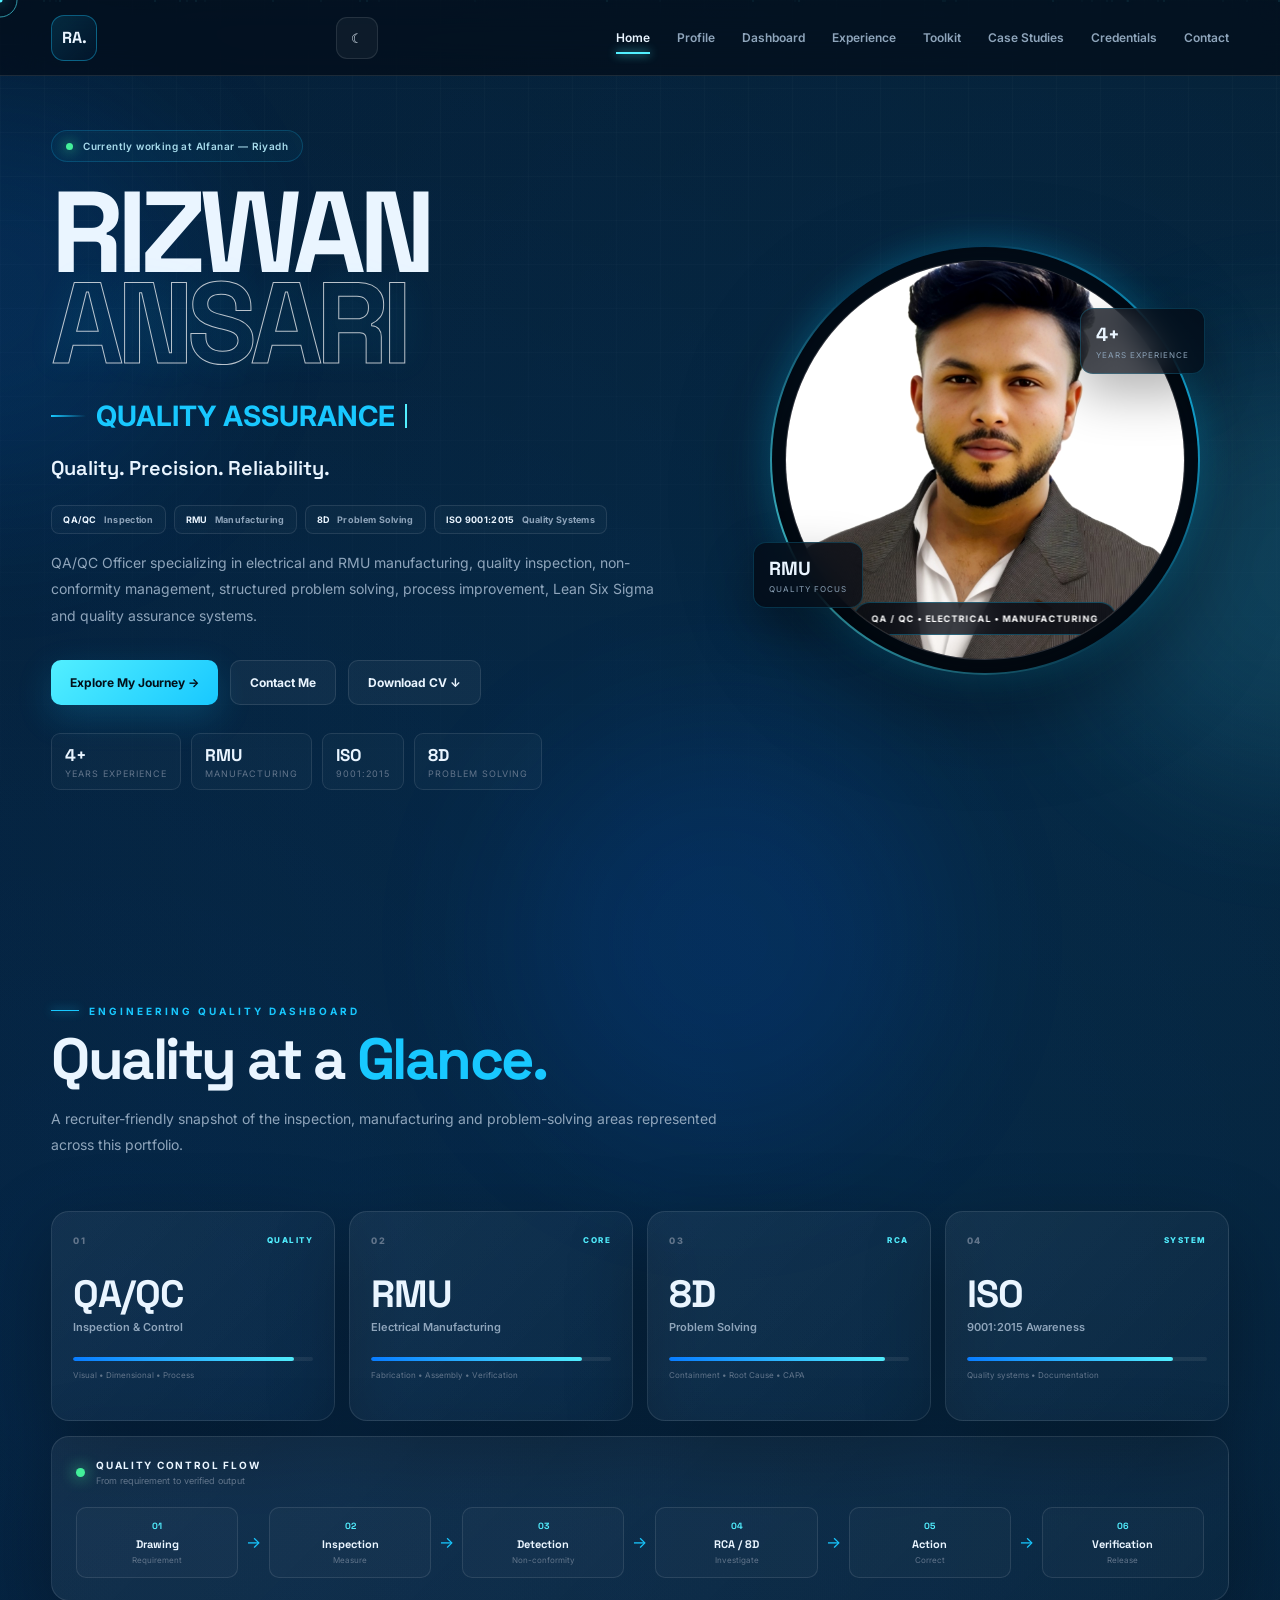
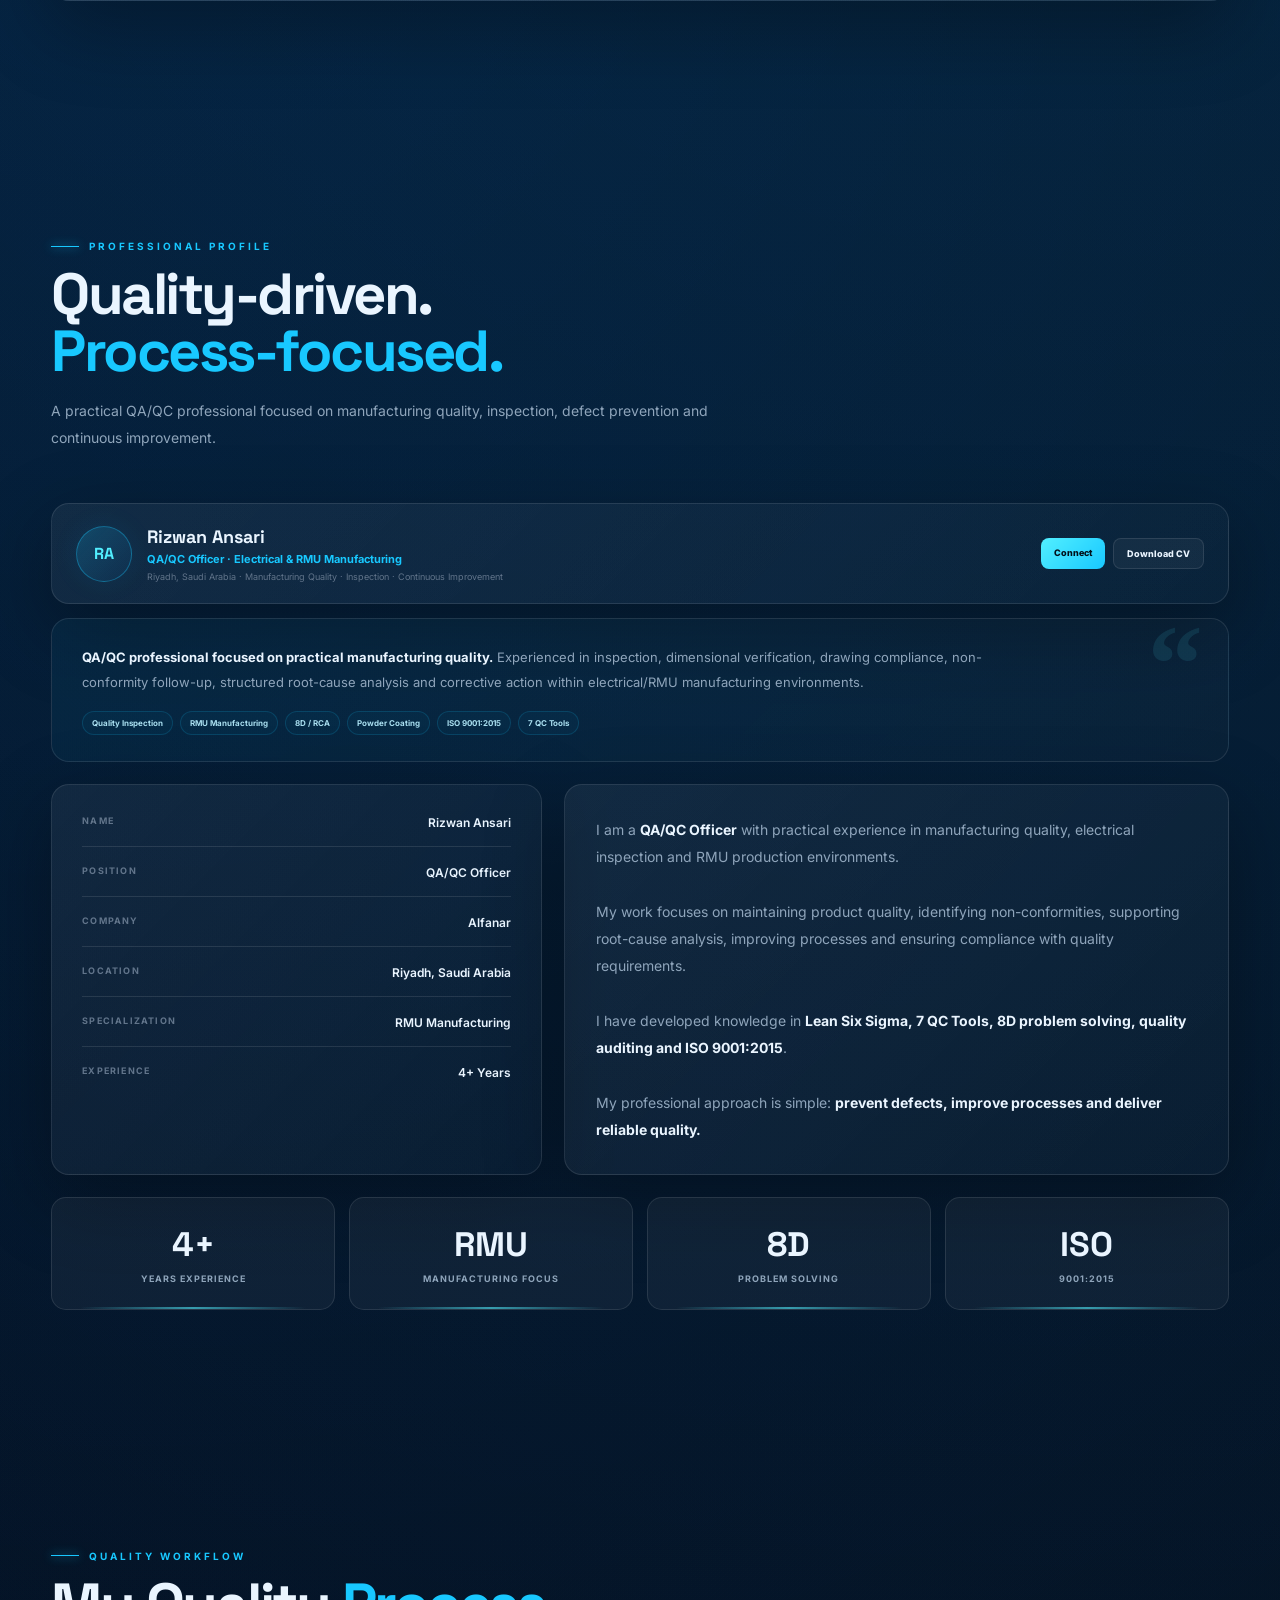
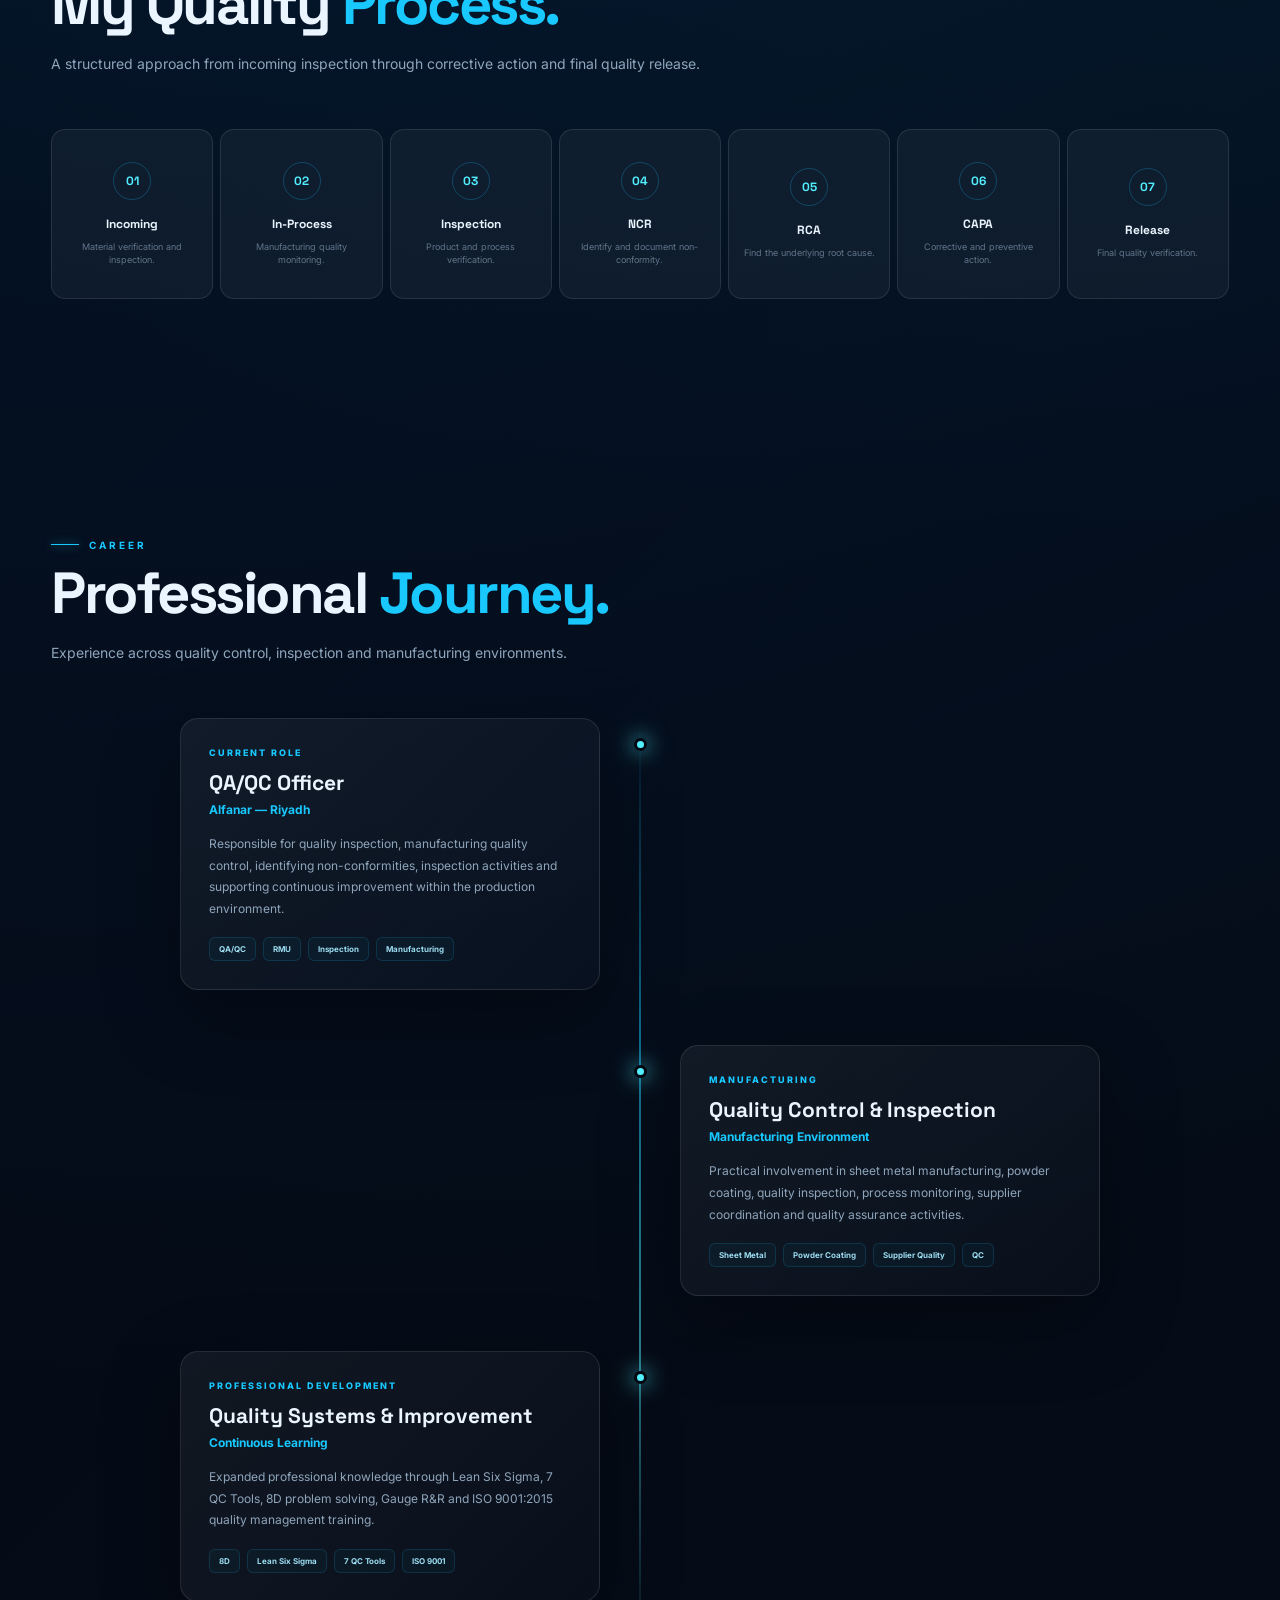
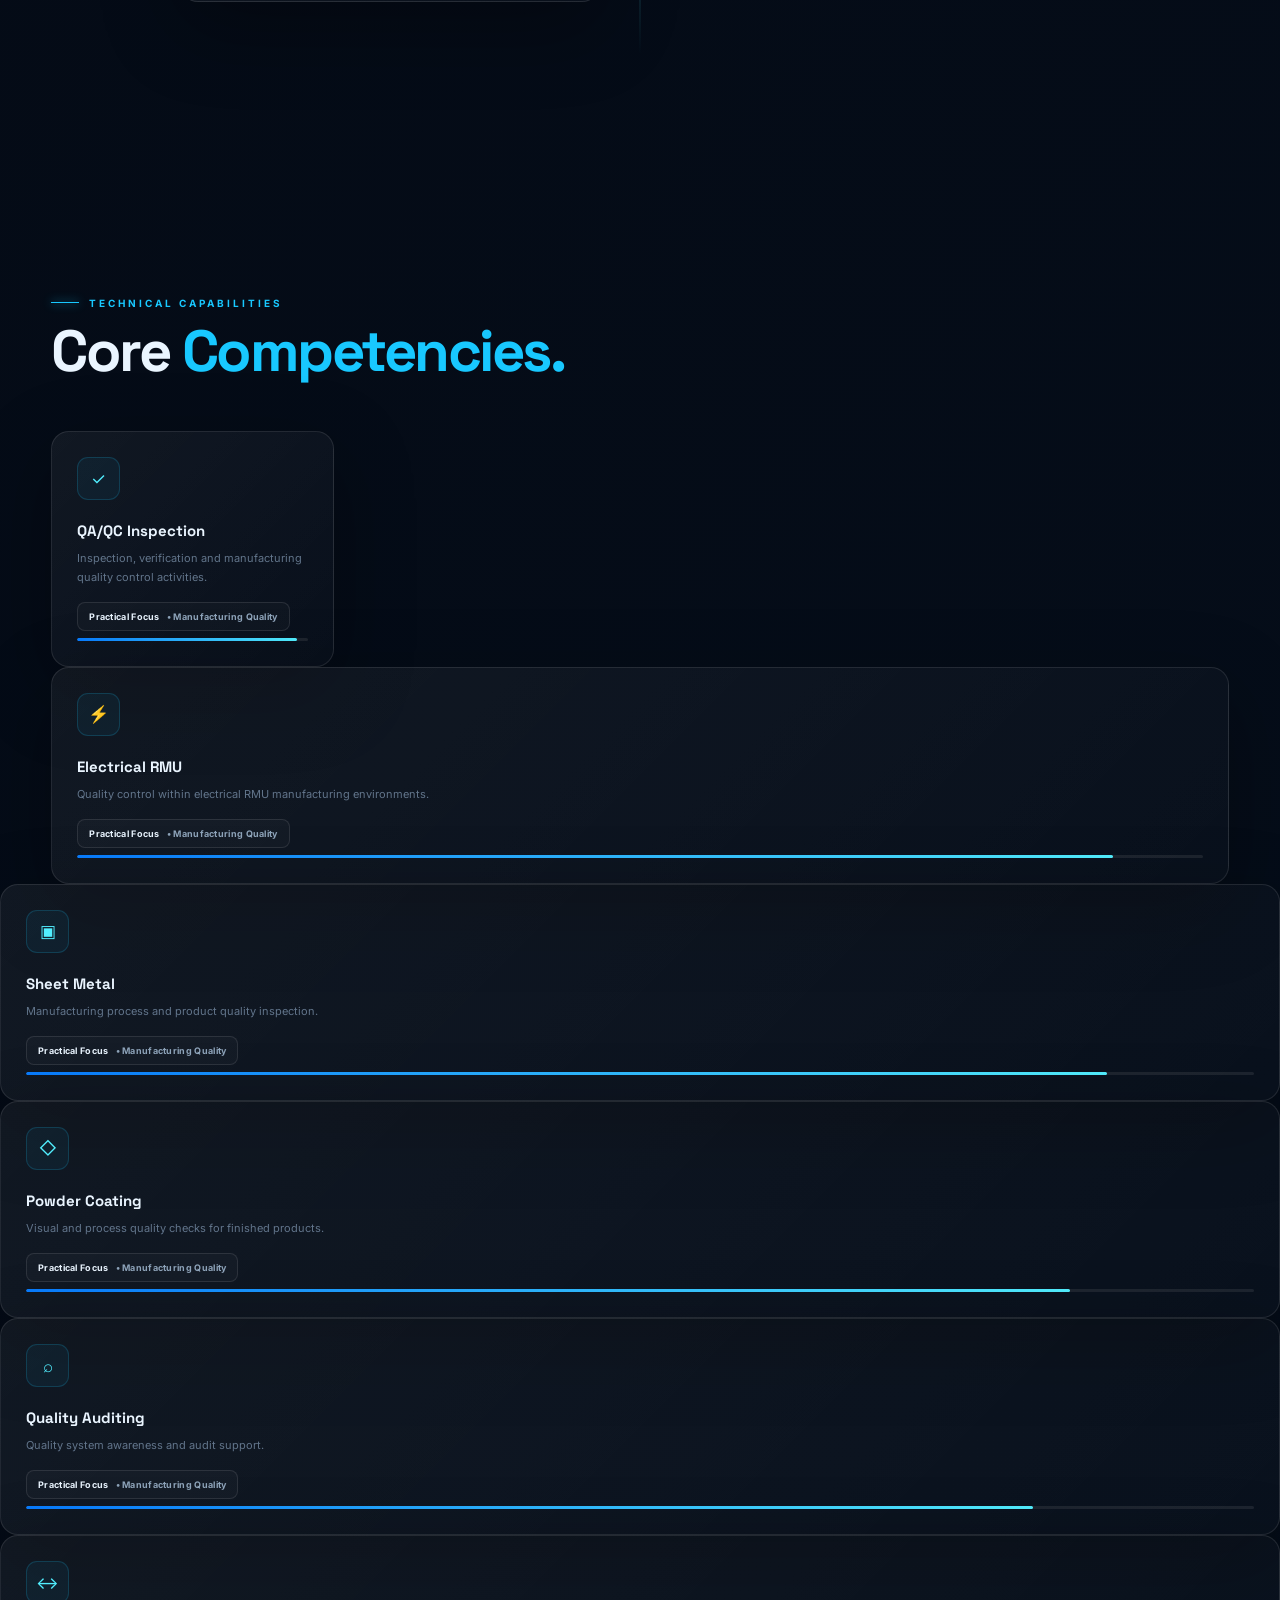
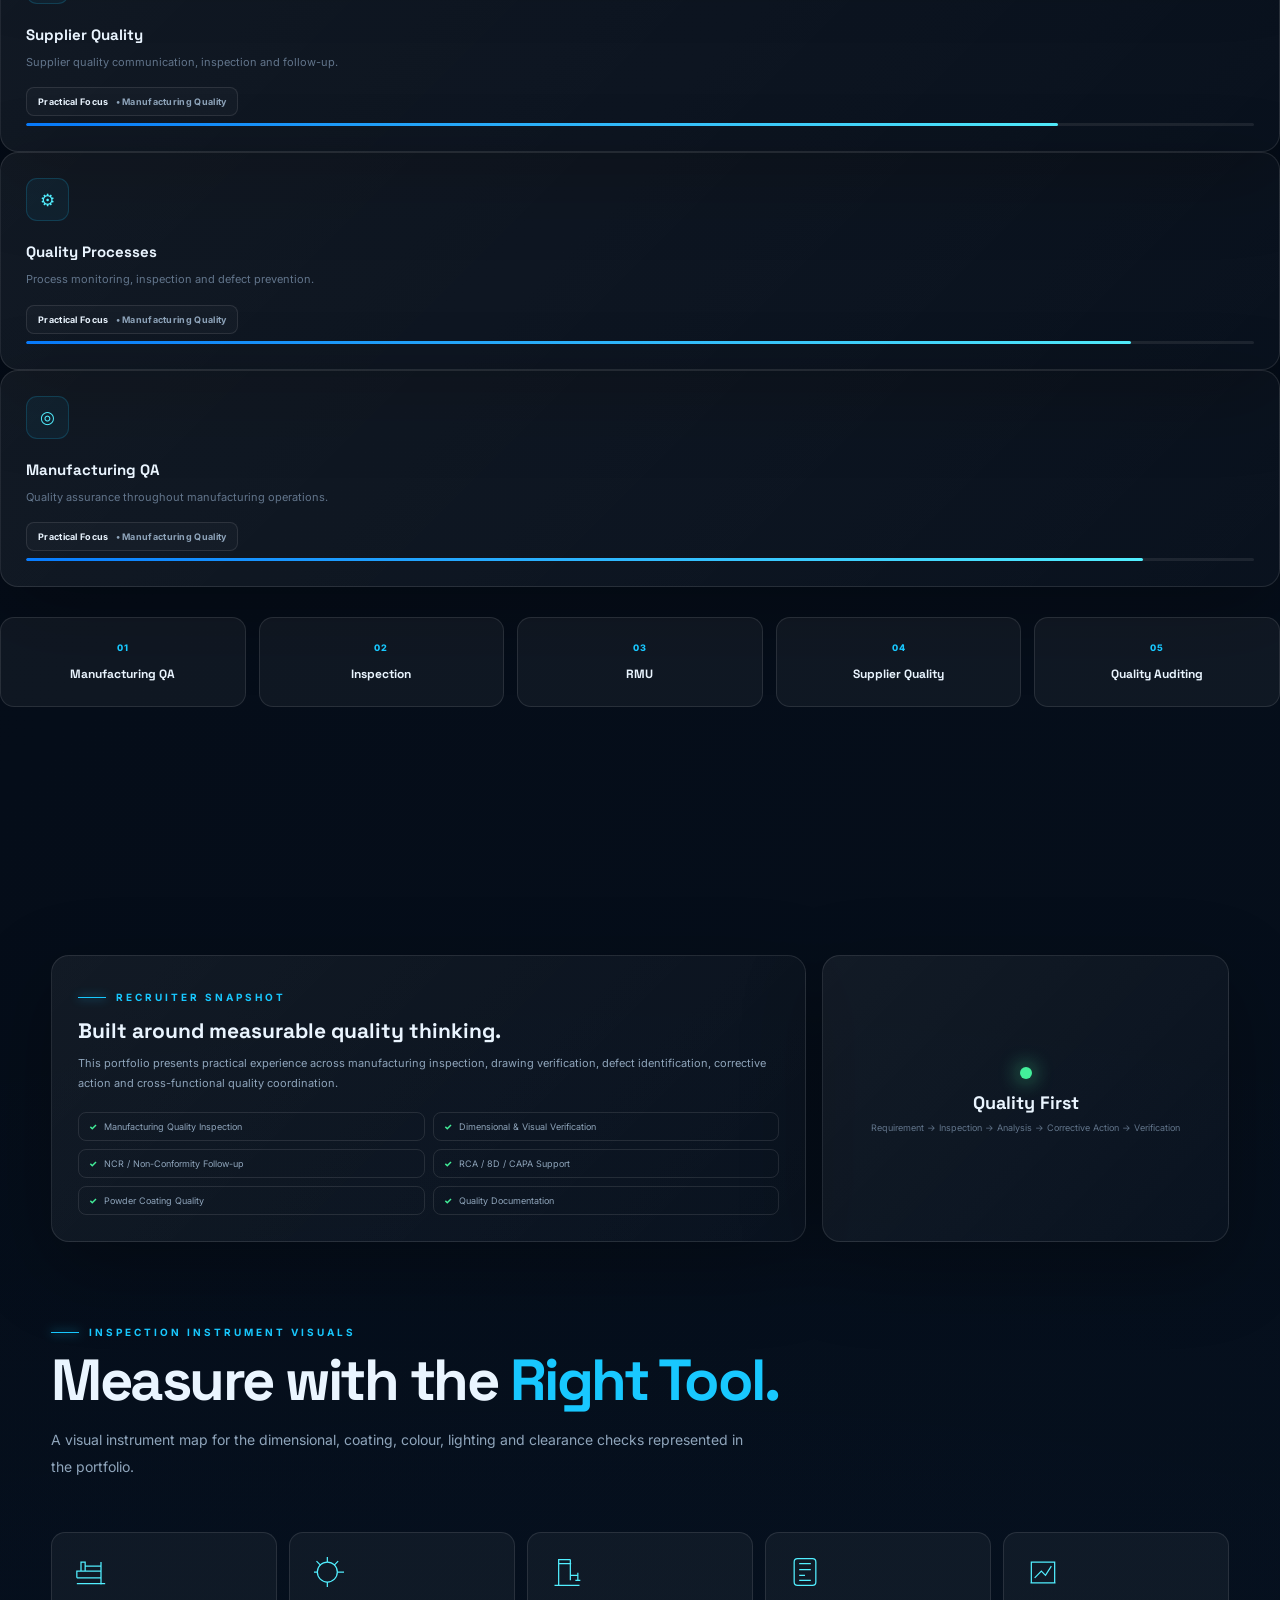
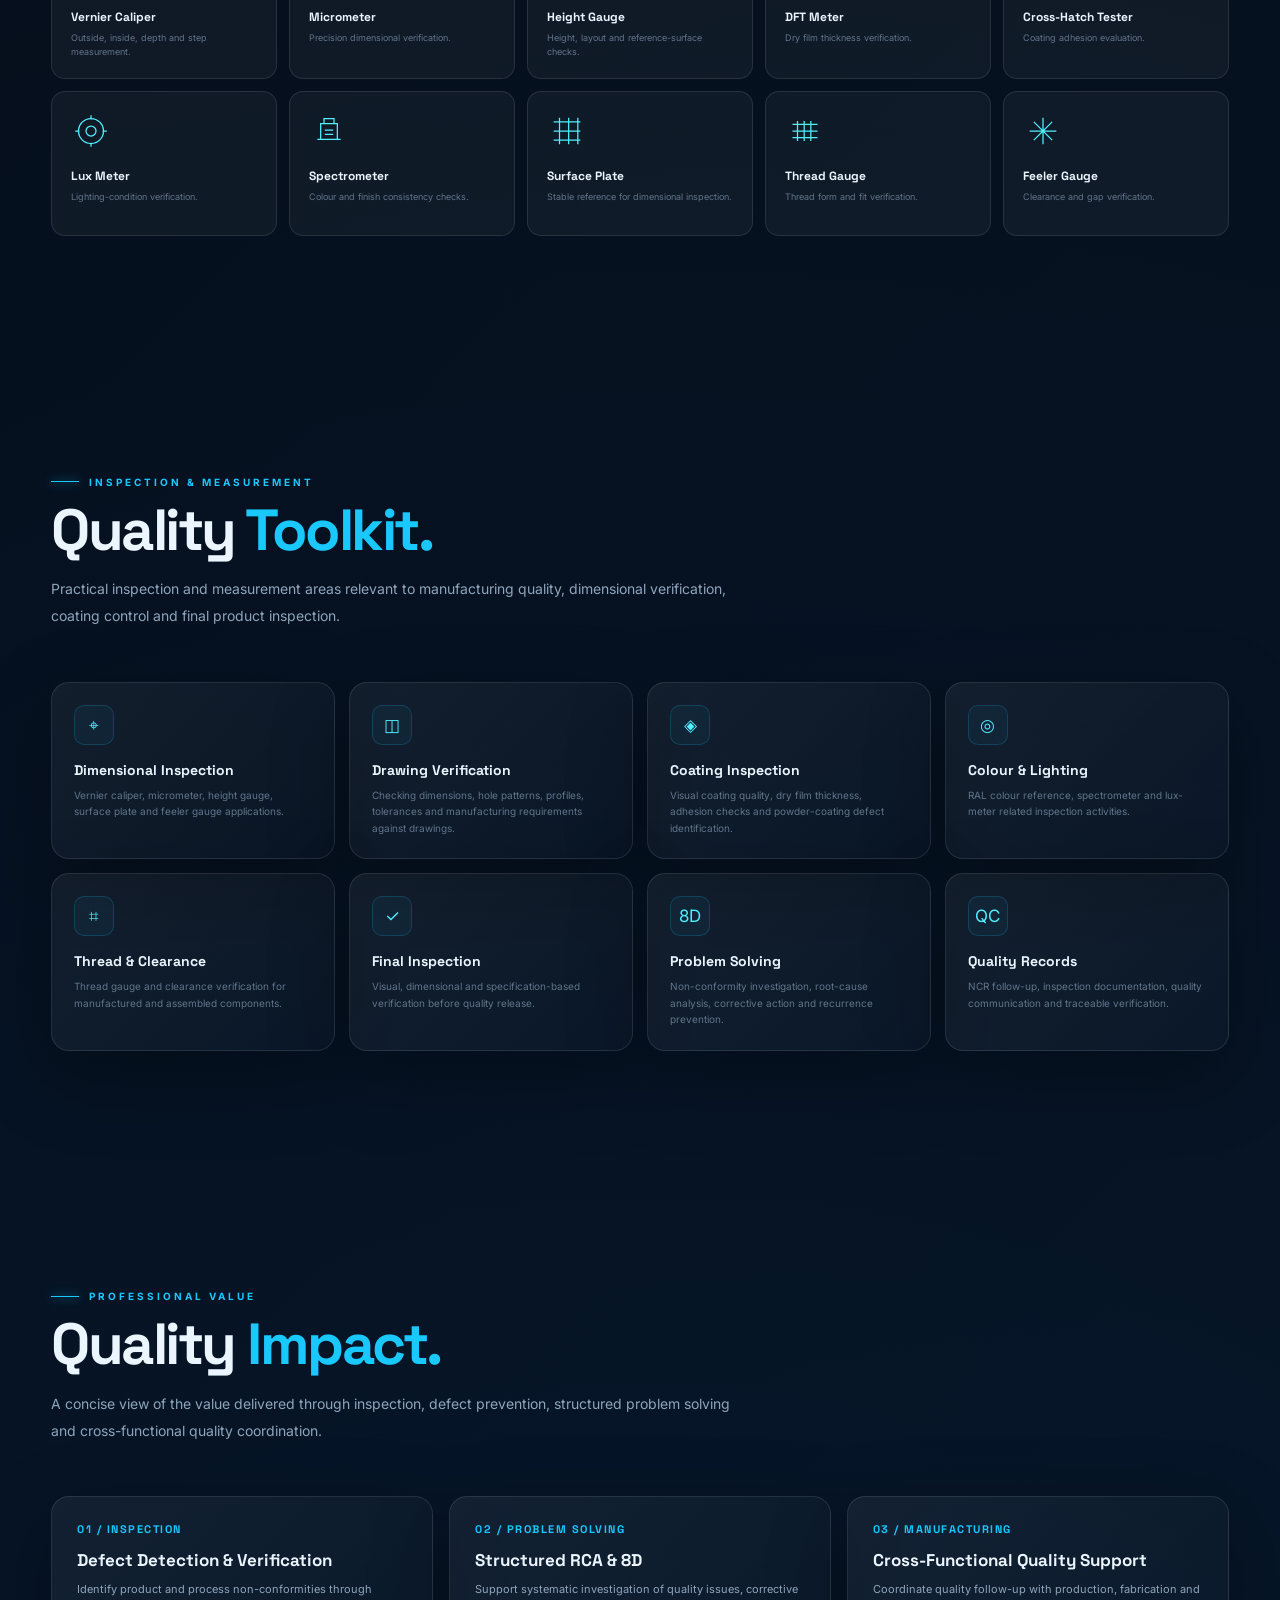
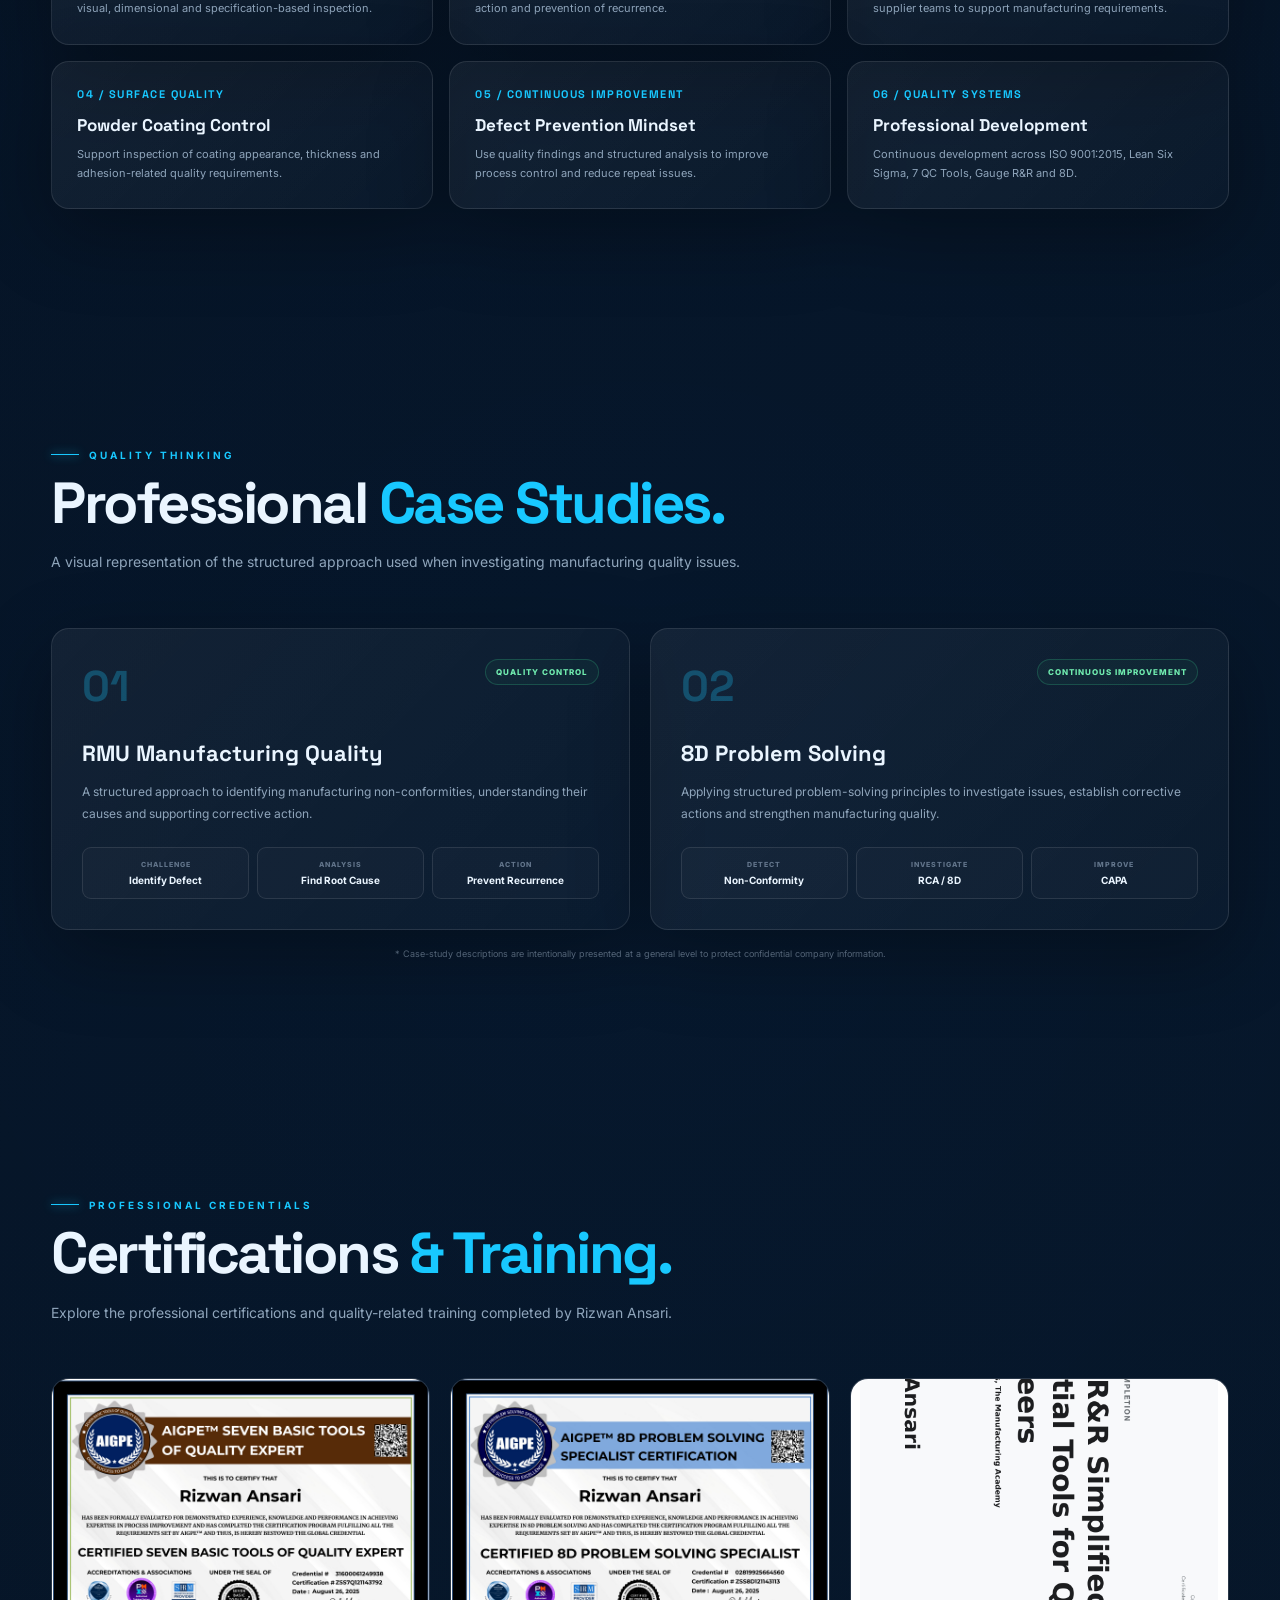
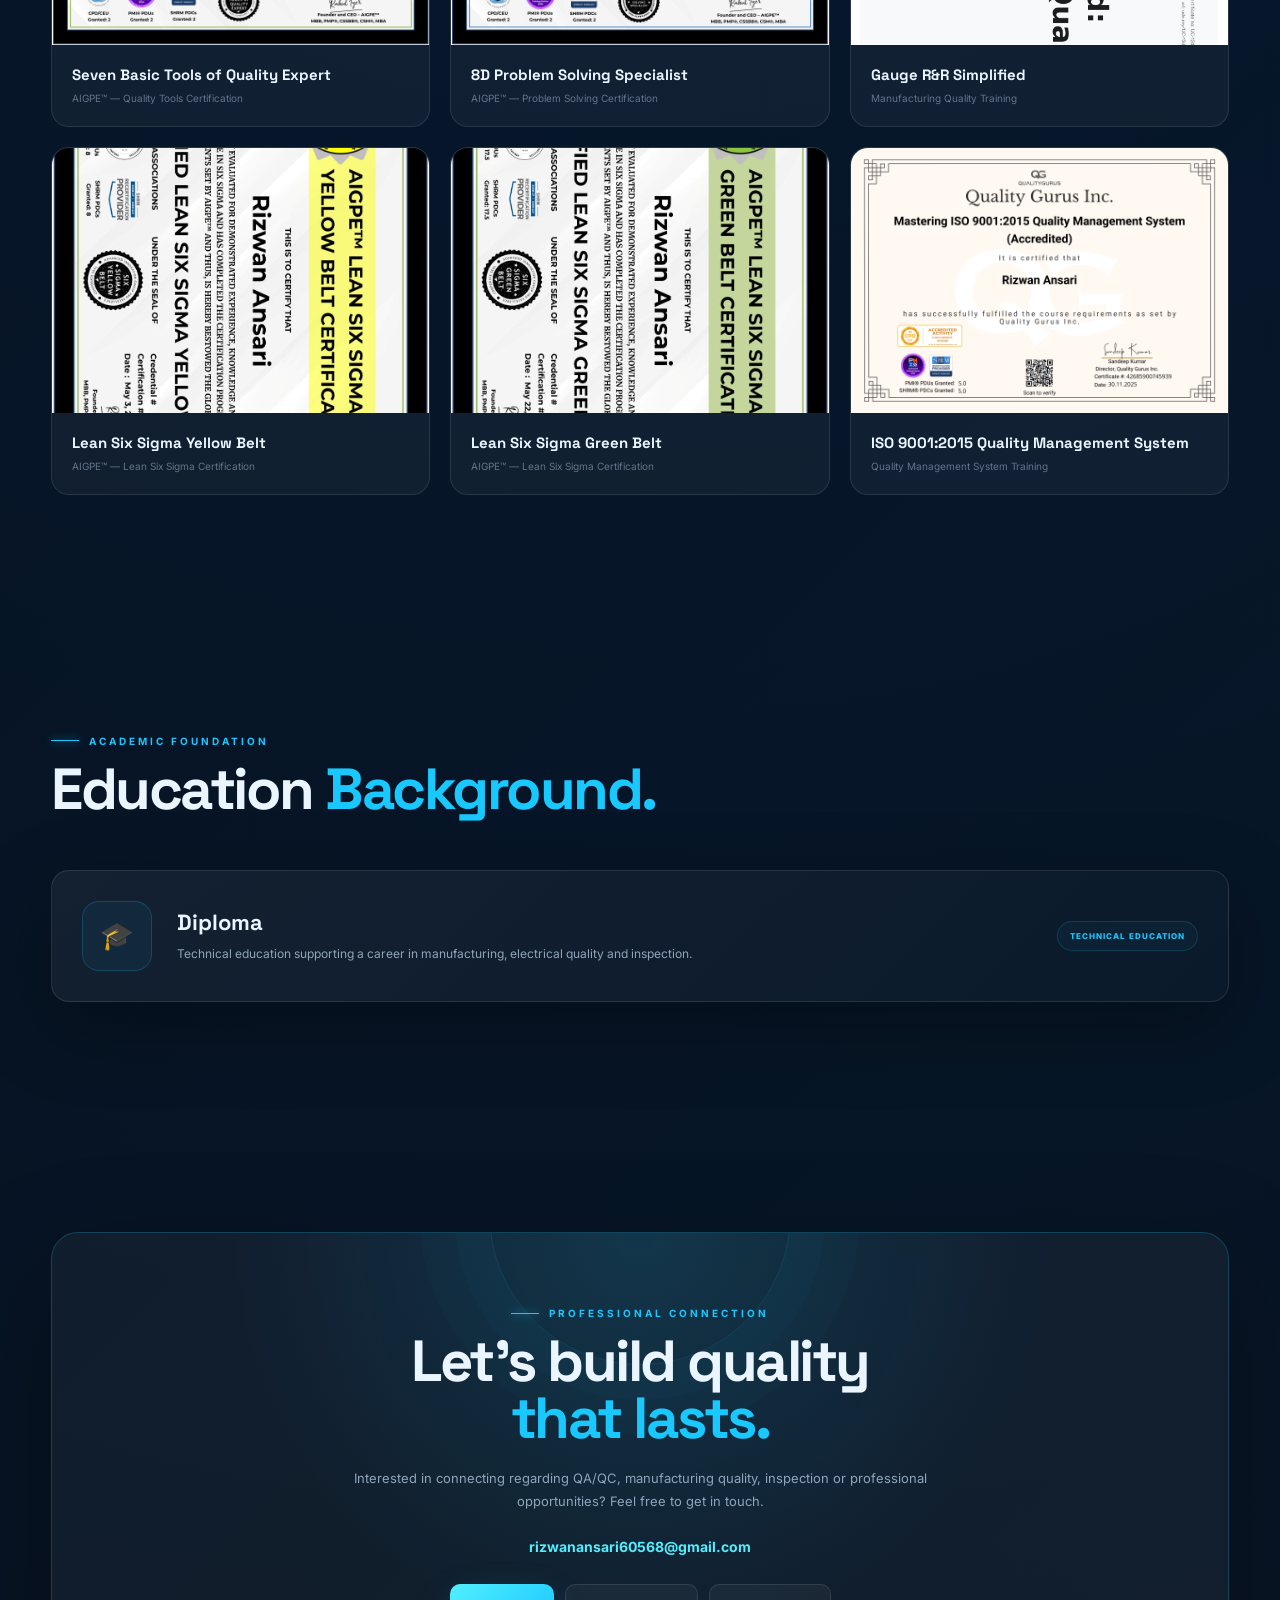
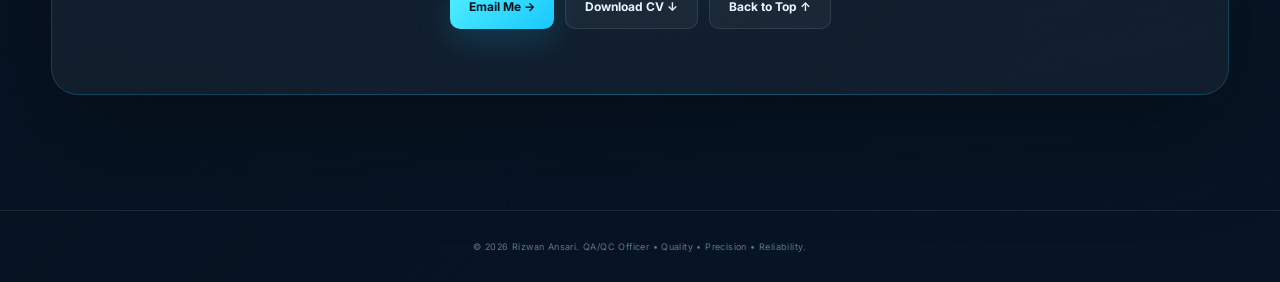
==== commit 9f558362: "Update index.html" ====
--- a/index.html
+++ b/index.html
@@ -2,7 +2,11 @@
 <html lang="en">  
 <head>  
 <meta charset="UTF-8">  
-<meta name="viewport" content="width=device-width, initial-scale=1.0">  <title>Rizwan Ansari | QA/QC Officer | Electrical & RMU Manufacturing</title>  <meta name="description" content="Rizwan Ansari — QA/QC Officer specializing in electrical and RMU manufacturing, quality inspection, Lean Six Sigma, 8D problem solving and ISO 9001:2015.">  <meta name="theme-color" content="#06101d">  <link rel="preconnect" href="https://fonts.googleapis.com">  
+<meta name="viewport" content="width=device-width, initial-scale=1.0">  <title>Rizwan Ansari | QA/QC Officer | Electrical & RMU Manufacturing</title>  <meta name="description" content="Rizwan Ansari — QA/QC Officer specializing in electrical and RMU manufacturing, quality inspection, dimensional verification, non-conformity management, 8D problem solving and quality systems.">  <meta name="theme-color" content="#06101d">
+<meta property="og:title" content="Rizwan Ansari | QA/QC Officer">
+<meta property="og:description" content="QA/QC professional portfolio — electrical & RMU manufacturing, inspection, 8D, RCA and quality systems.">
+<meta property="og:type" content="website">
+<meta name="robots" content="index,follow">  <link rel="preconnect" href="https://fonts.googleapis.com">  
 <link rel="preconnect" href="https://fonts.gstatic.com" crossorigin>  <link href="https://fonts.googleapis.com/css2?family=Inter:wght@300;400;500;600;700;800&family=Space+Grotesk:wght@400;500;600;700&display=swap" rel="stylesheet">  <style>  
   
 /* =========================================================  
@@ -2759,6 +2763,190 @@
     }  
 }  
   
+
+/* =========================================================
+   PROFESSIONAL PORTFOLIO ENHANCEMENTS
+   Added without changing existing assets or JavaScript
+========================================================= */
+
+.professional-strip{
+    margin-top:24px;
+    display:flex;
+    flex-wrap:wrap;
+    gap:8px;
+}
+.professional-chip{
+    display:inline-flex;
+    align-items:center;
+    gap:7px;
+    padding:8px 11px;
+    border:1px solid var(--border);
+    border-radius:8px;
+    background:rgba(255,255,255,.025);
+    color:var(--muted);
+    font-size:9px;
+    font-weight:700;
+    letter-spacing:.3px;
+}
+.professional-chip b{color:var(--text);}
+
+.toolkit-grid{
+    display:grid;
+    grid-template-columns:repeat(4,1fr);
+    gap:14px;
+}
+.toolkit-card{
+    padding:22px;
+    min-height:145px;
+}
+.toolkit-icon{
+    width:40px;height:40px;
+    display:flex;align-items:center;justify-content:center;
+    border:1px solid rgba(24,200,255,.18);
+    border-radius:10px;
+    background:rgba(24,200,255,.05);
+    color:var(--cyan);
+    font-size:17px;
+    margin-bottom:16px;
+}
+.toolkit-card h3{
+    font-family:"Space Grotesk";
+    font-size:14px;
+}
+.toolkit-card p{
+    margin-top:8px;
+    color:var(--muted2);
+    font-size:10px;
+    line-height:1.65;
+}
+
+.achievement-grid{
+    display:grid;
+    grid-template-columns:repeat(3,1fr);
+    gap:16px;
+}
+.achievement-card{
+    padding:25px;
+}
+.achievement-number{
+    color:var(--blue);
+    font-family:"Space Grotesk";
+    font-size:11px;
+    font-weight:800;
+    letter-spacing:1.5px;
+}
+.achievement-card h3{
+    margin-top:13px;
+    font-family:"Space Grotesk";
+    font-size:17px;
+}
+.achievement-card p{
+    margin-top:9px;
+    color:var(--muted);
+    font-size:11px;
+    line-height:1.75;
+}
+
+.section-divider{
+    width:100%;
+    height:1px;
+    margin:0;
+    background:linear-gradient(90deg,transparent,var(--borderBlue),transparent);
+}
+
+@media(max-width:900px){
+    .toolkit-grid{grid-template-columns:repeat(2,1fr);}
+    .achievement-grid{grid-template-columns:1fr 1fr;}
+}
+@media(max-width:600px){
+    .toolkit-grid,.achievement-grid{grid-template-columns:1fr;}
+    .professional-strip{gap:6px;}
+}
+
+.skill-meter{display:none;} .skill{min-height:165px;}
+
+/* =========================================================
+   V2 — INTERNATIONAL QA/QC ENGINEER UI
+========================================================= */
+.v2-dashboard-section{padding-top:90px}
+.v2-dashboard{display:grid;grid-template-columns:repeat(4,1fr);gap:14px}
+.v2-kpi{padding:23px 21px;min-height:210px}
+.v2-kpi-top{display:flex;justify-content:space-between;align-items:center;color:var(--muted2);font-size:9px;font-weight:800;letter-spacing:1.5px}
+.v2-live{color:var(--cyan);font-size:8px}
+.v2-kpi-value{font-family:"Space Grotesk";font-size:38px;font-weight:800;letter-spacing:-1px;margin-top:24px}
+.v2-kpi-label{font-size:11px;color:var(--muted);margin-top:2px;font-weight:600}
+.v2-meter{height:4px;background:rgba(255,255,255,.07);border-radius:10px;margin-top:23px;overflow:hidden}
+.v2-meter i{display:block;height:100%;background:linear-gradient(90deg,var(--blue2),var(--cyan));border-radius:10px}
+.v2-kpi small{display:block;margin-top:9px;color:var(--muted2);font-size:8px;line-height:1.4}
+.v2-command{margin-top:15px;padding:22px 24px}
+.v2-command-title{display:flex;gap:11px;align-items:center}
+.v2-command-title strong{display:block;font-size:10px;letter-spacing:1.7px}
+.v2-command-title small{display:block;color:var(--muted2);font-size:9px;margin-top:4px}
+.v2-pulse{width:9px;height:9px;border-radius:50%;background:var(--green);box-shadow:0 0 15px var(--green)}
+.v2-flow{display:flex;align-items:center;justify-content:space-between;gap:8px;margin-top:21px}
+.v2-flow div{flex:1;text-align:center;padding:12px 7px;border:1px solid var(--border);border-radius:10px;background:rgba(255,255,255,.025)}
+.v2-flow b{display:block;color:var(--cyan);font:700 9px "Space Grotesk"}
+.v2-flow span{display:block;font:700 11px "Space Grotesk";margin-top:5px}
+.v2-flow small{display:block;color:var(--muted2);font-size:8px;margin-top:4px}
+.v2-flow em{font-style:normal;color:var(--blue);font-size:16px}
+.v2-profile{display:flex;justify-content:space-between;align-items:center;gap:20px;padding:21px 24px;margin-bottom:14px}
+.v2-profile-main{display:flex;align-items:center;gap:15px}
+.v2-avatar{width:56px;height:56px;border-radius:50%;display:flex;align-items:center;justify-content:center;border:1px solid rgba(24,200,255,.35);background:linear-gradient(135deg,rgba(24,200,255,.2),rgba(8,124,255,.05));color:var(--cyan);font:800 16px "Space Grotesk";box-shadow:0 0 28px rgba(24,200,255,.08)}
+.v2-profile-name{font:800 18px "Space Grotesk"}
+.v2-profile-title{font-size:11px;color:var(--blue);font-weight:700;margin-top:4px}
+.v2-profile-meta{font-size:9px;color:var(--muted2);margin-top:5px}
+.v2-profile-actions{display:flex;gap:8px}
+.v2-profile-actions a{padding:9px 13px;border-radius:8px;text-decoration:none;font-size:9px;font-weight:800}
+.v2-connect{background:linear-gradient(135deg,var(--cyan),var(--blue));color:#02101a}
+.v2-follow{border:1px solid var(--border);color:var(--text);background:var(--surface)}
+.v2-profile-summary{position:relative;padding:26px 30px;margin-bottom:22px;border:1px solid var(--border);border-radius:18px;background:linear-gradient(135deg,rgba(24,200,255,.055),rgba(255,255,255,.018));overflow:hidden}
+.v2-summary-mark{position:absolute;right:25px;top:-18px;color:rgba(82,239,255,.10);font:900 110px Georgia}
+.v2-profile-summary p{max-width:900px;color:var(--muted);font-size:13px;line-height:1.9}
+.v2-profile-summary p strong{color:var(--text)}
+.v2-specialties{display:flex;flex-wrap:wrap;gap:7px;margin-top:16px}
+.v2-specialties span{padding:6px 9px;border:1px solid rgba(24,200,255,.16);border-radius:50px;background:rgba(24,200,255,.035);font-size:8px;color:#a9dff0;font-weight:700}
+.v2-instrument-grid{display:grid;grid-template-columns:repeat(5,1fr);gap:12px}
+.v2-instrument{min-height:145px;padding:19px;text-align:left;border:1px solid var(--border);border-radius:14px;background:var(--surface);transition:.35s ease}
+.v2-instrument:hover{transform:translateY(-7px);border-color:var(--borderBlue);background:rgba(24,200,255,.055)}
+.v2-instrument svg{width:40px;height:40px;stroke:var(--cyan);fill:none;stroke-width:1.5;margin-bottom:13px}
+.v2-instrument h3{font:700 12px "Space Grotesk"}
+.v2-instrument p{font-size:9px;color:var(--muted2);line-height:1.55;margin-top:6px}
+.v2-recruiter{display:grid;grid-template-columns:1.3fr .7fr;gap:16px;margin-top:18px}
+.v2-recruiter-card{padding:26px}
+.v2-recruiter-card h3{font:700 21px "Space Grotesk"}
+.v2-recruiter-card p{color:var(--muted);font-size:11px;line-height:1.8;margin-top:10px}
+.v2-checklist{display:grid;grid-template-columns:1fr 1fr;gap:8px;margin-top:18px}
+.v2-check{font-size:9px;color:var(--muted);padding:8px 10px;border:1px solid var(--border);border-radius:8px}
+.v2-check::before{content:"✓";color:var(--green);font-weight:800;margin-right:7px}
+.v2-availability{display:flex;flex-direction:column;justify-content:center;align-items:center;text-align:center;padding:25px}
+.v2-availability .dot{width:12px;height:12px;border-radius:50%;background:var(--green);box-shadow:0 0 20px var(--green);margin-bottom:12px}
+.v2-availability strong{font:700 18px "Space Grotesk"}
+.v2-availability span{font-size:9px;color:var(--muted2);margin-top:7px;line-height:1.6}
+@media(max-width:1050px){
+  .v2-dashboard{grid-template-columns:repeat(2,1fr)}
+  .v2-instrument-grid{grid-template-columns:repeat(3,1fr)}
+  .v2-flow{flex-wrap:wrap}.v2-flow div{min-width:130px}.v2-flow em{display:none}
+}
+@media(max-width:760px){
+  .v2-dashboard-section{padding-top:70px}
+  .v2-dashboard{grid-template-columns:1fr}
+  .v2-command{padding:18px}
+  .v2-flow{display:grid;grid-template-columns:1fr 1fr;gap:8px}
+  .v2-flow div{min-width:0}
+  .v2-profile{align-items:flex-start;flex-direction:column;padding:18px}
+  .v2-profile-main{align-items:flex-start}
+  .v2-profile-actions{width:100%}.v2-profile-actions a{flex:1;text-align:center}
+  .v2-profile-summary{padding:22px}
+  .v2-instrument-grid{grid-template-columns:1fr 1fr}
+  .v2-recruiter{grid-template-columns:1fr}
+  .v2-checklist{grid-template-columns:1fr}
+}
+@media(max-width:480px){
+  .v2-instrument-grid{grid-template-columns:1fr}
+  .v2-flow{grid-template-columns:1fr}
+  .v2-kpi{min-height:185px}
+  .v2-profile-meta{line-height:1.5}
+}
 </style>  </head>  <body>  <!-- =====================================================  
      BACKGROUND  
 ===================================================== -->  <div class="orb one"></div>  
@@ -2809,18 +2997,15 @@
 
     </div>  
 
-    <div class="nav-links" id="navLinks">  
-
-        <a href="#home" class="active">Home</a>  
-        <a href="#about">About</a>  
-        <a href="#process">Process</a>  
-        <a href="#experience">Experience</a>  
-        <a href="#skills">Skills</a>  
-        <a href="#cases">Case Studies</a>  
-        <a href="#certifications">Certificates</a>  
-        <a href="#education">Education</a>  
-        <a href="#contact">Contact</a>  
-
+    <div class="nav-links" id="navLinks">
+        <a href="#home" class="active">Home</a>
+        <a href="#about">Profile</a>
+        <a href="#dashboard">Dashboard</a>
+        <a href="#experience">Experience</a>
+        <a href="#toolkit">Toolkit</a>
+        <a href="#cases">Case Studies</a>
+        <a href="#certifications">Credentials</a>
+        <a href="#contact">Contact</a>
     </div>  
 
 </div>
@@ -2851,14 +3036,21 @@
 
             </div>  
 
-            <div class="hero-tagline">  
-                Quality. Precision. Reliability.  
+            <div class="hero-tagline">
+                Quality. Precision. Reliability.
+            </div>
+
+            <div class="professional-strip">
+                <span class="professional-chip"><b>QA/QC</b> Inspection</span>
+                <span class="professional-chip"><b>RMU</b> Manufacturing</span>
+                <span class="professional-chip"><b>8D</b> Problem Solving</span>
+                <span class="professional-chip"><b>ISO 9001:2015</b> Quality Systems</span>
             </div>  
 
             <p class="hero-description">  
 
-                QA/QC Officer specializing in electrical and RMU  
-                manufacturing, quality inspection, process improvement,  
+                QA/QC Officer specializing in electrical and RMU manufacturing, quality inspection,
+                non-conformity management, structured problem solving, process improvement,
                 Lean Six Sigma and quality assurance systems.  
 
             </p>  
@@ -2962,7 +3154,77 @@
 
 </section>  <!-- =====================================================  
      ABOUT  
-===================================================== -->  <section id="about">  <div class="container">  
+===================================================== -->  
+<!-- =====================================================
+     V2 ENGINEERING QUALITY DASHBOARD
+===================================================== -->
+<section id="dashboard" class="v2-dashboard-section">
+  <div class="container">
+    <div class="section-head reveal">
+      <div class="section-label">Engineering Quality Dashboard</div>
+      <h2 class="section-title">Quality at a <span>Glance.</span></h2>
+      <p class="section-description">
+        A recruiter-friendly snapshot of the inspection, manufacturing and problem-solving areas represented across this portfolio.
+      </p>
+    </div>
+
+    <div class="v2-dashboard">
+      <div class="v2-kpi glass reveal">
+        <div class="v2-kpi-top"><span>01</span><span class="v2-live">QUALITY</span></div>
+        <div class="v2-kpi-value">QA/QC</div>
+        <div class="v2-kpi-label">Inspection & Control</div>
+        <div class="v2-meter"><i style="width:92%"></i></div>
+        <small>Visual • Dimensional • Process</small>
+      </div>
+
+      <div class="v2-kpi glass reveal delay-1">
+        <div class="v2-kpi-top"><span>02</span><span class="v2-live">CORE</span></div>
+        <div class="v2-kpi-value">RMU</div>
+        <div class="v2-kpi-label">Electrical Manufacturing</div>
+        <div class="v2-meter"><i style="width:88%"></i></div>
+        <small>Fabrication • Assembly • Verification</small>
+      </div>
+
+      <div class="v2-kpi glass reveal delay-2">
+        <div class="v2-kpi-top"><span>03</span><span class="v2-live">RCA</span></div>
+        <div class="v2-kpi-value">8D</div>
+        <div class="v2-kpi-label">Problem Solving</div>
+        <div class="v2-meter"><i style="width:90%"></i></div>
+        <small>Containment • Root Cause • CAPA</small>
+      </div>
+
+      <div class="v2-kpi glass reveal delay-3">
+        <div class="v2-kpi-top"><span>04</span><span class="v2-live">SYSTEM</span></div>
+        <div class="v2-kpi-value">ISO</div>
+        <div class="v2-kpi-label">9001:2015 Awareness</div>
+        <div class="v2-meter"><i style="width:86%"></i></div>
+        <small>Quality systems • Documentation</small>
+      </div>
+    </div>
+
+    <div class="v2-command glass reveal">
+      <div class="v2-command-title">
+        <span class="v2-pulse"></span>
+        <div><strong>QUALITY CONTROL FLOW</strong><small>From requirement to verified output</small></div>
+      </div>
+      <div class="v2-flow">
+        <div><b>01</b><span>Drawing</span><small>Requirement</small></div>
+        <em>→</em>
+        <div><b>02</b><span>Inspection</span><small>Measure</small></div>
+        <em>→</em>
+        <div><b>03</b><span>Detection</span><small>Non-conformity</small></div>
+        <em>→</em>
+        <div><b>04</b><span>RCA / 8D</span><small>Investigate</small></div>
+        <em>→</em>
+        <div><b>05</b><span>Action</span><small>Correct</small></div>
+        <em>→</em>
+        <div><b>06</b><span>Verification</span><small>Release</small></div>
+      </div>
+    </div>
+  </div>
+</section>
+
+<section id="about">  <div class="container">  
 
     <div class="section-head reveal">  
 
@@ -2984,7 +3246,30 @@
     </div>  
 
 
-    <div class="about-grid">  
+    
+<div class="v2-profile glass reveal">
+  <div class="v2-profile-main">
+    <div class="v2-avatar">RA</div>
+    <div>
+      <div class="v2-profile-name">Rizwan Ansari</div>
+      <div class="v2-profile-title">QA/QC Officer · Electrical & RMU Manufacturing</div>
+      <div class="v2-profile-meta">Riyadh, Saudi Arabia · Manufacturing Quality · Inspection · Continuous Improvement</div>
+    </div>
+  </div>
+  <div class="v2-profile-actions">
+    <a href="#contact" class="v2-connect">Connect</a>
+    <a href="Rizwan-Ansari-CV.pdf" download class="v2-follow">Download CV</a>
+  </div>
+</div>
+<div class="v2-profile-summary reveal">
+  <span class="v2-summary-mark">“</span>
+  <p><strong>QA/QC professional focused on practical manufacturing quality.</strong> Experienced in inspection, dimensional verification, drawing compliance, non-conformity follow-up, structured root-cause analysis and corrective action within electrical/RMU manufacturing environments.</p>
+  <div class="v2-specialties">
+    <span>Quality Inspection</span><span>RMU Manufacturing</span><span>8D / RCA</span><span>Powder Coating</span><span>ISO 9001:2015</span><span>7 QC Tools</span>
+  </div>
+</div>
+
+<div class="about-grid">  
 
         <div class="glass about-info reveal tilt">  
 
@@ -3334,7 +3619,7 @@
         </div>  
 
         <h2 class="section-title">  
-            Skills that <span>Deliver.</span>  
+            Core <span>Competencies.</span>  
         </h2>  
 
     </div>  
@@ -3356,12 +3641,7 @@
                 control activities.  
             </p>  
 
-            <div class="skill-meter">  
-
-                <div class="meter-head">  
-                    <span>Core Skill</span>  
-                    <span>95%</span>  
-                </div>  
+            <div class="professional-chip" style="margin-top:16px;"><b>Practical Focus</b> • Manufacturing Quality</div>  
 
                 <div class="meter">  
                     <span style="width:95%"></span>  
@@ -3385,12 +3665,7 @@
                 environments.  
             </p>  
 
-            <div class="skill-meter">  
-
-                <div class="meter-head">  
-                    <span>Specialization</span>  
-                    <span>92%</span>  
-                </div>  
+            <div class="professional-chip" style="margin-top:16px;"><b>Practical Focus</b> • Manufacturing Quality</div>  
 
                 <div class="meter">  
                     <span style="width:92%"></span>  
@@ -3413,12 +3688,7 @@
                 Manufacturing process and product quality inspection.  
             </p>  
 
-            <div class="skill-meter">  
-
-                <div class="meter-head">  
-                    <span>Capability</span>  
-                    <span>88%</span>  
-                </div>  
+            <div class="professional-chip" style="margin-top:16px;"><b>Practical Focus</b> • Manufacturing Quality</div>  
 
                 <div class="meter">  
                     <span style="width:88%"></span>  
@@ -3441,12 +3711,7 @@
                 Visual and process quality checks for finished products.  
             </p>  
 
-            <div class="skill-meter">  
-
-                <div class="meter-head">  
-                    <span>Capability</span>  
-                    <span>85%</span>  
-                </div>  
+            <div class="professional-chip" style="margin-top:16px;"><b>Practical Focus</b> • Manufacturing Quality</div>  
 
                 <div class="meter">  
                     <span style="width:85%"></span>  
@@ -3469,12 +3734,7 @@
                 Quality system awareness and audit support.  
             </p>  
 
-            <div class="skill-meter">  
-
-                <div class="meter-head">  
-                    <span>Knowledge</span>  
-                    <span>82%</span>  
-                </div>  
+            <div class="professional-chip" style="margin-top:16px;"><b>Practical Focus</b> • Manufacturing Quality</div>  
 
                 <div class="meter">  
                     <span style="width:82%"></span>  
@@ -3497,12 +3757,7 @@
                 Supplier quality communication, inspection and follow-up.  
             </p>  
 
-            <div class="skill-meter">  
-
-                <div class="meter-head">  
-                    <span>Capability</span>  
-                    <span>84%</span>  
-                </div>  
+            <div class="professional-chip" style="margin-top:16px;"><b>Practical Focus</b> • Manufacturing Quality</div>  
 
                 <div class="meter">  
                     <span style="width:84%"></span>  
@@ -3525,12 +3780,7 @@
                 Process monitoring, inspection and defect prevention.  
             </p>  
 
-            <div class="skill-meter">  
-
-                <div class="meter-head">  
-                    <span>Core Skill</span>  
-                    <span>90%</span>  
-                </div>  
+            <div class="professional-chip" style="margin-top:16px;"><b>Practical Focus</b> • Manufacturing Quality</div>  
 
                 <div class="meter">  
                     <span style="width:90%"></span>  
@@ -3553,12 +3803,7 @@
                 Quality assurance throughout manufacturing operations.  
             </p>  
 
-            <div class="skill-meter">  
-
-                <div class="meter-head">  
-                    <span>Core Skill</span>  
-                    <span>91%</span>  
-                </div>  
+            <div class="professional-chip" style="margin-top:16px;"><b>Practical Focus</b> • Manufacturing Quality</div>  
 
                 <div class="meter">  
                     <span style="width:91%"></span>  
@@ -3605,9 +3850,204 @@
 
 </div>
 
-</section>  <!-- =====================================================  
+</section>
+
+<section class="v2-recruiter-section">
+  <div class="container">
+    <div class="v2-recruiter">
+      <div class="v2-recruiter-card glass reveal">
+        <div class="section-label">Recruiter Snapshot</div>
+        <h3>Built around measurable quality thinking.</h3>
+        <p>This portfolio presents practical experience across manufacturing inspection, drawing verification, defect identification, corrective action and cross-functional quality coordination.</p>
+        <div class="v2-checklist">
+          <div class="v2-check">Manufacturing Quality Inspection</div>
+          <div class="v2-check">Dimensional & Visual Verification</div>
+          <div class="v2-check">NCR / Non-Conformity Follow-up</div>
+          <div class="v2-check">RCA / 8D / CAPA Support</div>
+          <div class="v2-check">Powder Coating Quality</div>
+          <div class="v2-check">Quality Documentation</div>
+        </div>
+      </div>
+      <div class="v2-availability glass reveal delay-1">
+        <span class="dot"></span>
+        <strong>Quality First</strong>
+        <span>Requirement → Inspection → Analysis → Corrective Action → Verification</span>
+      </div>
+    </div>
+
+    <div class="section-head reveal" style="margin-top:75px">
+      <div class="section-label">Inspection Instrument Visuals</div>
+      <h2 class="section-title">Measure with the <span>Right Tool.</span></h2>
+      <p class="section-description">A visual instrument map for the dimensional, coating, colour, lighting and clearance checks represented in the portfolio.</p>
+    </div>
+
+    <div class="v2-instrument-grid">
+      <div class="v2-instrument reveal">
+        <svg viewBox="0 0 48 48"><path d="M7 31h29M7 31v-8h29v8M12 23V12h5v11M17 17h19M36 12v27M7 38h34"/></svg>
+        <h3>Vernier Caliper</h3><p>Outside, inside, depth and step measurement.</p>
+      </div>
+      <div class="v2-instrument reveal delay-1">
+        <svg viewBox="0 0 48 48"><circle cx="22" cy="24" r="12"/><path d="M34 24h8M22 12V6M22 36v6M10 24H6M14 16l-5-5M30 16l5-5"/></svg>
+        <h3>Micrometer</h3><p>Precision dimensional verification.</p>
+      </div>
+      <div class="v2-instrument reveal delay-2">
+        <svg viewBox="0 0 48 48"><path d="M9 40h30M14 40V9h14M14 14h15M28 9v25M28 28h9M37 25v9M34 34h6"/></svg>
+        <h3>Height Gauge</h3><p>Height, layout and reference-surface checks.</p>
+      </div>
+      <div class="v2-instrument reveal delay-3">
+        <svg viewBox="0 0 48 48"><rect x="11" y="8" width="26" height="32" rx="4"/><path d="M17 14h14M17 21h14M17 28h7M17 34h14"/></svg>
+        <h3>DFT Meter</h3><p>Dry film thickness verification.</p>
+      </div>
+      <div class="v2-instrument reveal">
+        <svg viewBox="0 0 48 48"><path d="M9 37h30M14 31l8-8 5 5 7-11M10 12h28v25H10z"/></svg>
+        <h3>Cross-Hatch Tester</h3><p>Coating adhesion evaluation.</p>
+      </div>
+      <div class="v2-instrument reveal delay-1">
+        <svg viewBox="0 0 48 48"><circle cx="24" cy="24" r="15"/><circle cx="24" cy="24" r="6"/><path d="M24 5v5M24 38v5M5 24h5M38 24h5"/></svg>
+        <h3>Lux Meter</h3><p>Lighting-condition verification.</p>
+      </div>
+      <div class="v2-instrument reveal delay-2">
+        <svg viewBox="0 0 48 48"><path d="M10 34h28M14 34V15h20v19M18 15V9h12v6M19 23h10M19 28h10"/></svg>
+        <h3>Spectrometer</h3><p>Colour and finish consistency checks.</p>
+      </div>
+      <div class="v2-instrument reveal delay-3">
+        <svg viewBox="0 0 48 48"><path d="M8 13h32M8 24h32M8 35h32M15 8v32M26 8v32M37 8v32"/></svg>
+        <h3>Surface Plate</h3><p>Stable reference for dimensional inspection.</p>
+      </div>
+      <div class="v2-instrument reveal">
+        <svg viewBox="0 0 48 48"><path d="M9 16h30M9 24h30M9 32h30M15 12v24M23 12v24M31 12v24"/></svg>
+        <h3>Thread Gauge</h3><p>Thread form and fit verification.</p>
+      </div>
+      <div class="v2-instrument reveal delay-1">
+        <svg viewBox="0 0 48 48"><path d="M8 24h32M24 8v32M13 13l22 22M35 13L13 35"/></svg>
+        <h3>Feeler Gauge</h3><p>Clearance and gap verification.</p>
+      </div>
+    </div>
+  </div>
+</section>
+
+<section id="toolkit">
+<div class="container">
+
+    <div class="section-head reveal">
+        <div class="section-label">Inspection & Measurement</div>
+        <h2 class="section-title">Quality <span>Toolkit.</span></h2>
+        <p class="section-description">
+            Practical inspection and measurement areas relevant to manufacturing quality,
+            dimensional verification, coating control and final product inspection.
+        </p>
+    </div>
+
+    <div class="toolkit-grid">
+
+        <div class="glass toolkit-card reveal tilt">
+            <div class="toolkit-icon">⌖</div>
+            <h3>Dimensional Inspection</h3>
+            <p>Vernier caliper, micrometer, height gauge, surface plate and feeler gauge applications.</p>
+        </div>
+
+        <div class="glass toolkit-card reveal delay-1 tilt">
+            <div class="toolkit-icon">◫</div>
+            <h3>Drawing Verification</h3>
+            <p>Checking dimensions, hole patterns, profiles, tolerances and manufacturing requirements against drawings.</p>
+        </div>
+
+        <div class="glass toolkit-card reveal delay-2 tilt">
+            <div class="toolkit-icon">◈</div>
+            <h3>Coating Inspection</h3>
+            <p>Visual coating quality, dry film thickness, adhesion checks and powder-coating defect identification.</p>
+        </div>
+
+        <div class="glass toolkit-card reveal delay-3 tilt">
+            <div class="toolkit-icon">◎</div>
+            <h3>Colour & Lighting</h3>
+            <p>RAL colour reference, spectrometer and lux-meter related inspection activities.</p>
+        </div>
+
+        <div class="glass toolkit-card reveal tilt">
+            <div class="toolkit-icon">⌗</div>
+            <h3>Thread & Clearance</h3>
+            <p>Thread gauge and clearance verification for manufactured and assembled components.</p>
+        </div>
+
+        <div class="glass toolkit-card reveal delay-1 tilt">
+            <div class="toolkit-icon">✓</div>
+            <h3>Final Inspection</h3>
+            <p>Visual, dimensional and specification-based verification before quality release.</p>
+        </div>
+
+        <div class="glass toolkit-card reveal delay-2 tilt">
+            <div class="toolkit-icon">8D</div>
+            <h3>Problem Solving</h3>
+            <p>Non-conformity investigation, root-cause analysis, corrective action and recurrence prevention.</p>
+        </div>
+
+        <div class="glass toolkit-card reveal delay-3 tilt">
+            <div class="toolkit-icon">QC</div>
+            <h3>Quality Records</h3>
+            <p>NCR follow-up, inspection documentation, quality communication and traceable verification.</p>
+        </div>
+
+    </div>
+</div>
+</section>
+  <!-- =====================================================  
      CASE STUDIES  
-===================================================== -->  <section id="cases">  <div class="container">  
+===================================================== -->  
+<section id="achievements">
+<div class="container">
+
+    <div class="section-head reveal">
+        <div class="section-label">Professional Value</div>
+        <h2 class="section-title">Quality <span>Impact.</span></h2>
+        <p class="section-description">
+            A concise view of the value delivered through inspection, defect prevention,
+            structured problem solving and cross-functional quality coordination.
+        </p>
+    </div>
+
+    <div class="achievement-grid">
+
+        <div class="glass achievement-card reveal tilt">
+            <div class="achievement-number">01 / INSPECTION</div>
+            <h3>Defect Detection & Verification</h3>
+            <p>Identify product and process non-conformities through visual, dimensional and specification-based inspection.</p>
+        </div>
+
+        <div class="glass achievement-card reveal delay-1 tilt">
+            <div class="achievement-number">02 / PROBLEM SOLVING</div>
+            <h3>Structured RCA & 8D</h3>
+            <p>Support systematic investigation of quality issues, corrective action and prevention of recurrence.</p>
+        </div>
+
+        <div class="glass achievement-card reveal delay-2 tilt">
+            <div class="achievement-number">03 / MANUFACTURING</div>
+            <h3>Cross-Functional Quality Support</h3>
+            <p>Coordinate quality follow-up with production, fabrication and supplier teams to support manufacturing requirements.</p>
+        </div>
+
+        <div class="glass achievement-card reveal tilt">
+            <div class="achievement-number">04 / SURFACE QUALITY</div>
+            <h3>Powder Coating Control</h3>
+            <p>Support inspection of coating appearance, thickness and adhesion-related quality requirements.</p>
+        </div>
+
+        <div class="glass achievement-card reveal delay-1 tilt">
+            <div class="achievement-number">05 / CONTINUOUS IMPROVEMENT</div>
+            <h3>Defect Prevention Mindset</h3>
+            <p>Use quality findings and structured analysis to improve process control and reduce repeat issues.</p>
+        </div>
+
+        <div class="glass achievement-card reveal delay-2 tilt">
+            <div class="achievement-number">06 / QUALITY SYSTEMS</div>
+            <h3>Professional Development</h3>
+            <p>Continuous development across ISO 9001:2015, Lean Six Sigma, 7 QC Tools, Gauge R&amp;R and 8D.</p>
+        </div>
+
+    </div>
+</div>
+</section>
+<section id="cases">  <div class="container">  
 
     <div class="section-head reveal">  
 
